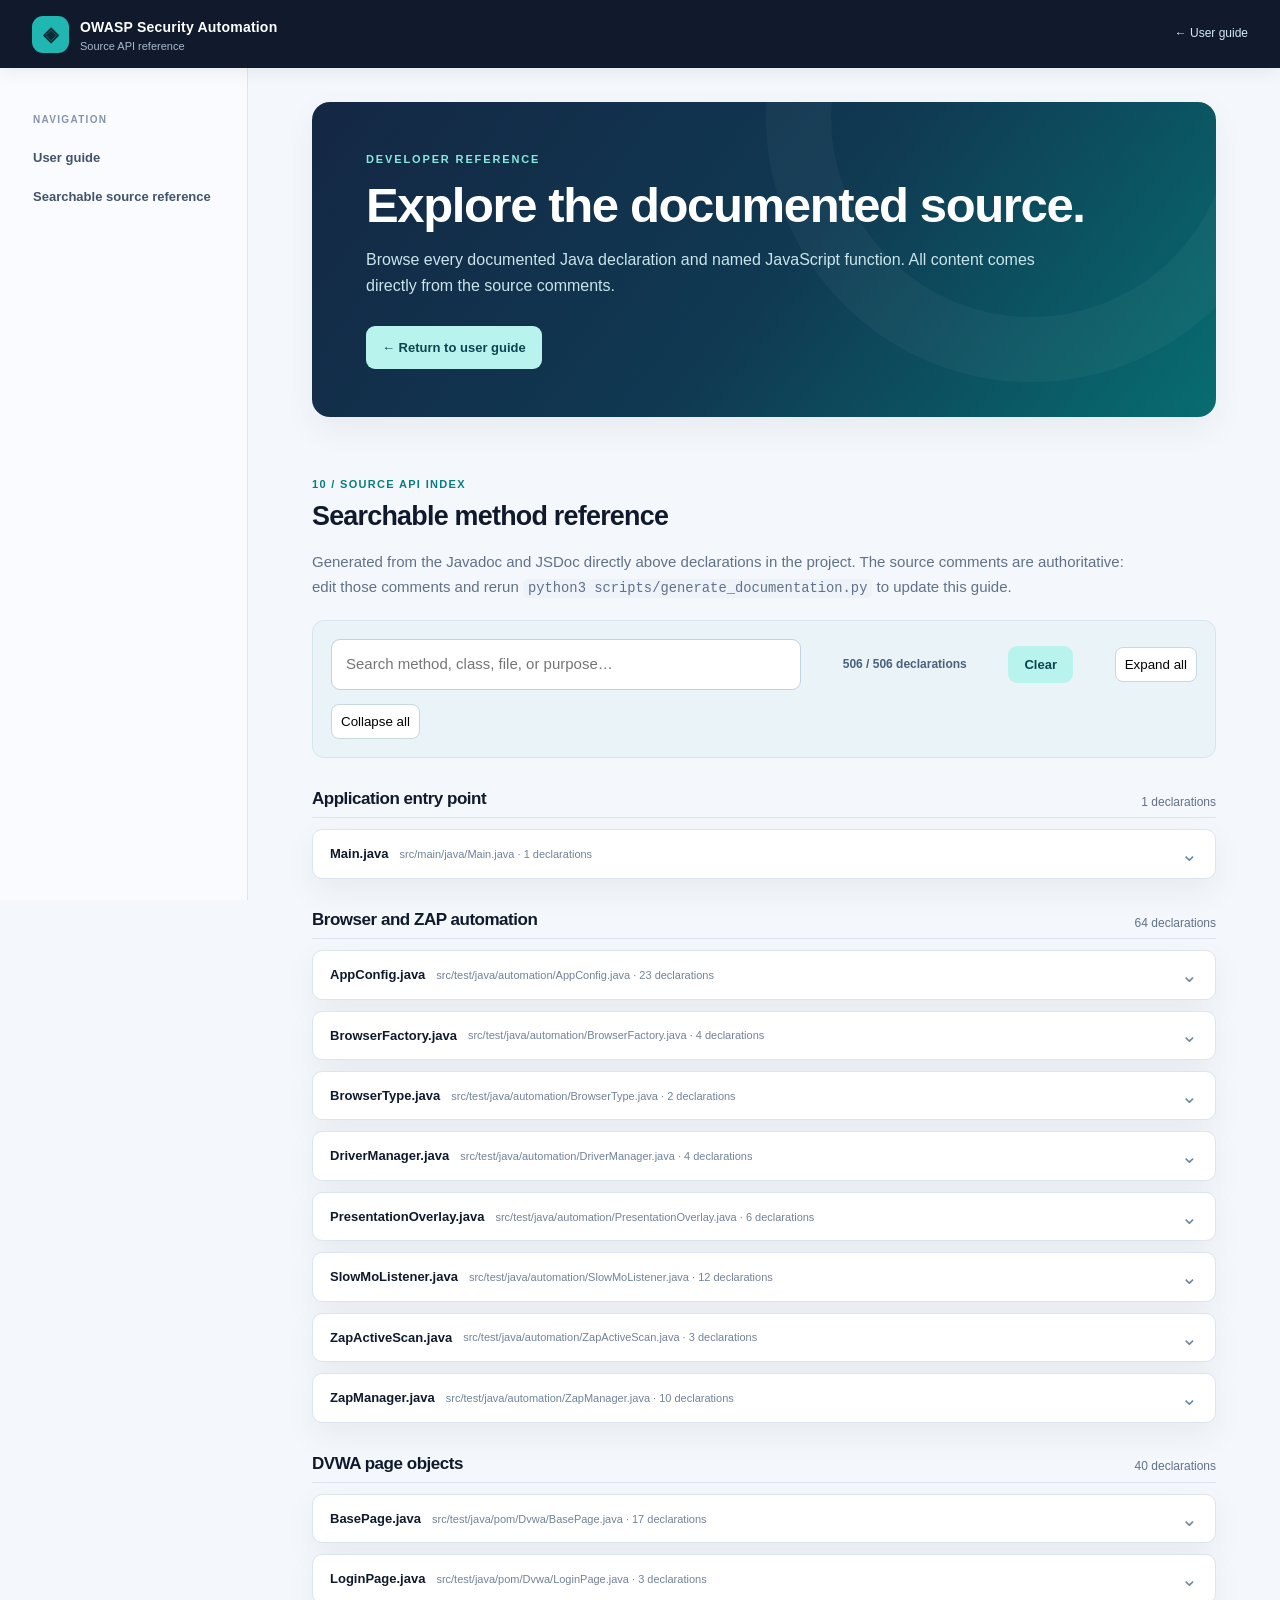
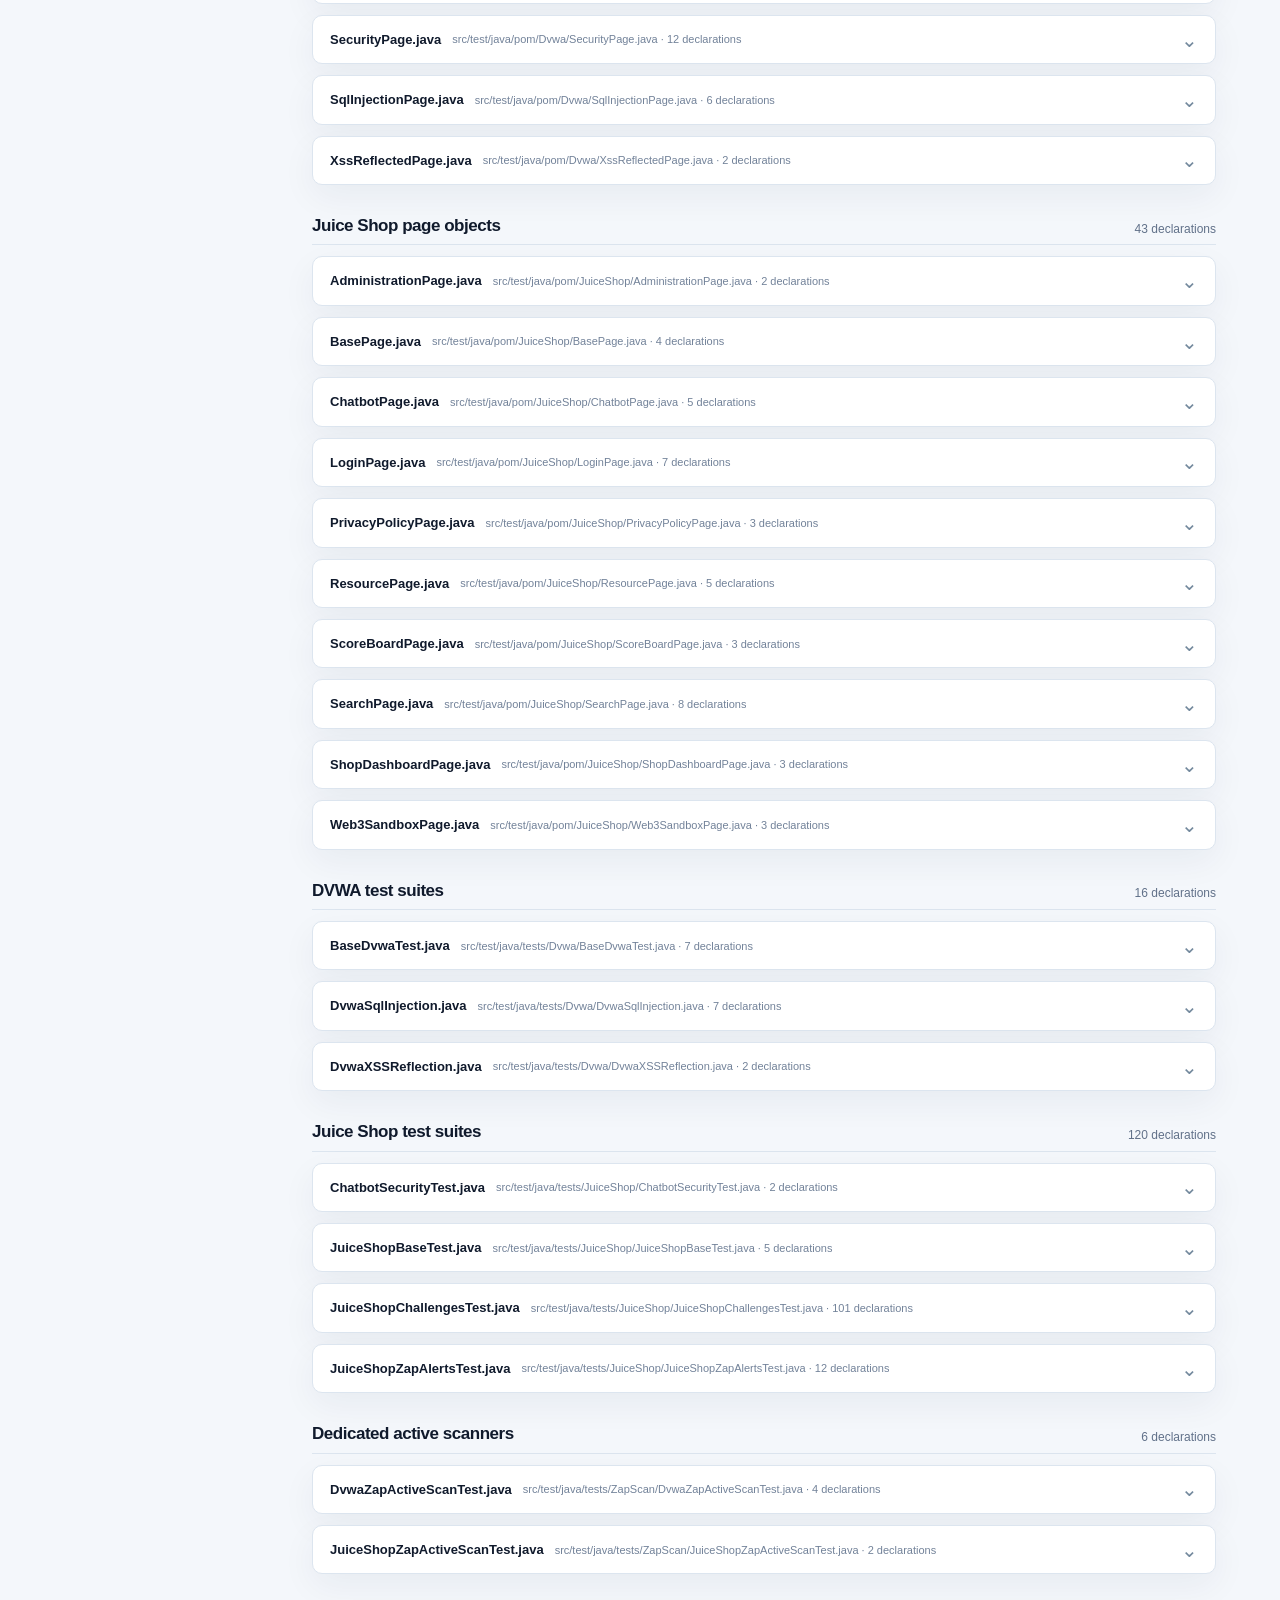
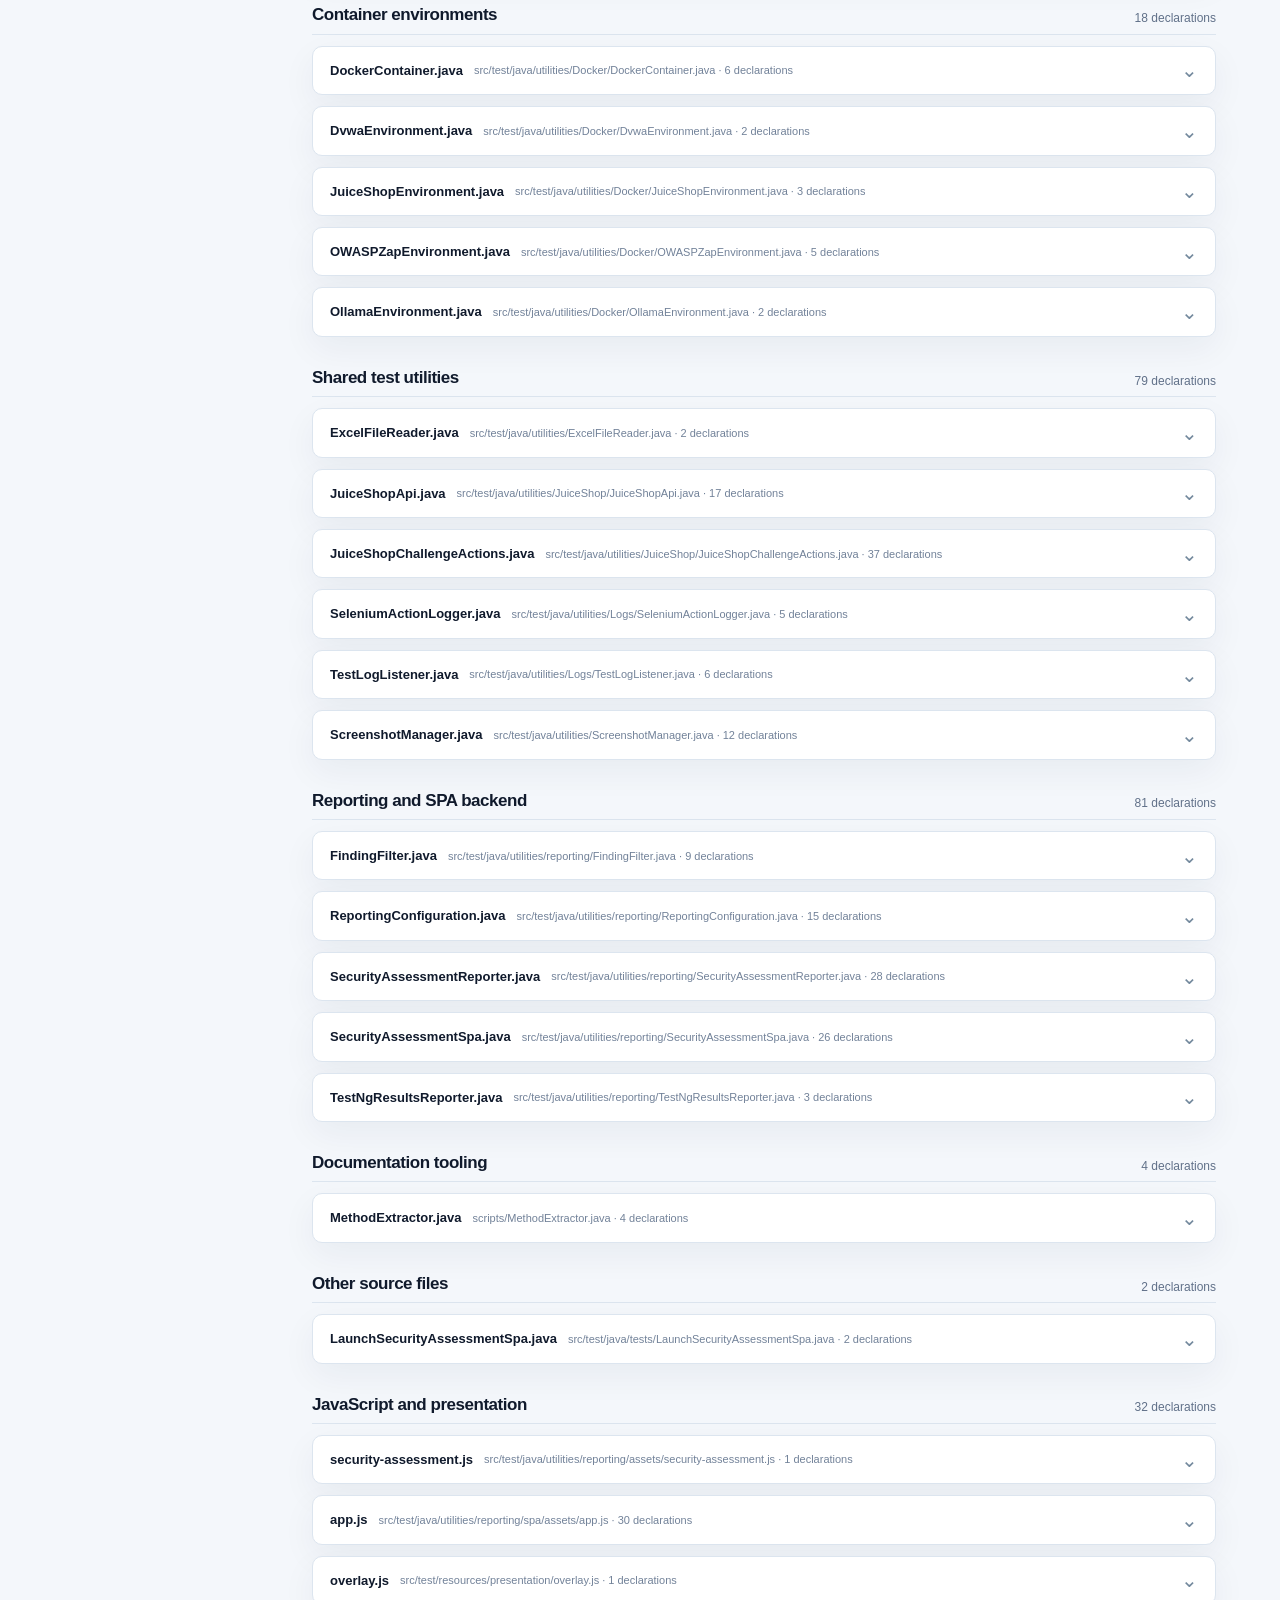
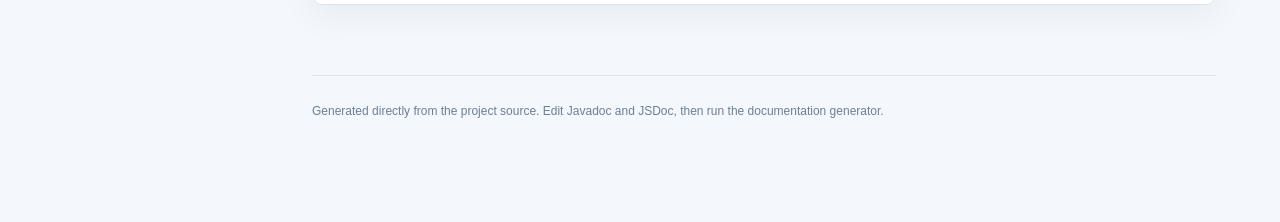
==== docs/api.html @ cb374264 "Modified project tree to remove files from the root directory" ====
<!doctype html><html lang="en"><head><meta charset="utf-8"><meta name="viewport" content="width=device-width, initial-scale=1"><title>OWASP Security Automation — Source API reference</title><style>
:root{--navy:#101a2c;--slate:#293854;--muted:#617189;--line:#dce5ef;--page:#f4f7fb;--panel:#fff;--teal:#087e80;--teal-soft:#def5f2;--blue:#2657b6;--code:#0d182a;--shadow:0 12px 34px rgba(17,35,67,.055)}
*{box-sizing:border-box}html{scroll-behavior:smooth}body{margin:0;background:var(--page);color:var(--navy);font-family:Inter,ui-sans-serif,-apple-system,BlinkMacSystemFont,"Segoe UI",sans-serif;line-height:1.65;font-size:15px}a{color:var(--blue);text-decoration:none}a:hover{text-decoration:underline}code,pre,kbd{font-family:ui-monospace,SFMono-Regular,Consolas,"Liberation Mono",monospace}code{font-size:.92em;background:#eef3f9;border-radius:5px;padding:2px 5px}h1,h2,h3,h4{line-height:1.25;letter-spacing:-.028em}h2{font-size:1.68rem;margin:0 0 16px}h3{font-size:1.1rem;margin:0 0 8px}p{margin:8px 0 14px}ul,ol{padding-left:24px}li{margin-bottom:7px}
.appbar{height:68px;background:var(--navy);display:flex;align-items:center;justify-content:space-between;padding:0 32px;position:sticky;top:0;z-index:10;box-shadow:0 2px 18px #08132615;color:white}.brand{display:flex;align-items:center;gap:11px;min-width:0}.brand-mark{background:#20b6b1;color:#092c36;border-radius:11px;width:37px;height:37px;display:grid;place-items:center;font-size:20px;font-weight:900}.brand strong{font-size:14px;letter-spacing:.015em}.brand small{display:block;color:#a9b9cf;font-size:11px;line-height:1.2}.appbar-right{font-size:12px;color:#bacbe0;display:flex;align-items:center;gap:20px}.appbar-right a{color:#d4e8f8}.layout{display:grid;grid-template-columns:248px minmax(0,1fr);max-width:1650px;margin:auto}.sidebar{position:sticky;top:68px;height:calc(100vh - 68px);padding:26px 15px 30px 22px;overflow:auto;border-right:1px solid var(--line);background:#f9fbfe}.side-label{text-transform:uppercase;letter-spacing:.13em;font-weight:800;color:#8594ab;font-size:10px;padding:18px 11px 9px}.sidebar a{display:block;color:#42536b;padding:9px 11px;font-size:13px;border-radius:8px;font-weight:550}.sidebar a:hover{background:#e9f0f8;text-decoration:none;color:#133e7a}.main{min-width:0;padding:34px clamp(24px,5vw,72px) 100px;max-width:1320px}.hero{background:linear-gradient(128deg,#142744 0%,#103952 52%,#076d70 100%);border-radius:18px;color:white;padding:48px clamp(24px,5vw,54px);position:relative;overflow:hidden;box-shadow:var(--shadow)}.hero:before{content:"";position:absolute;width:400px;height:400px;border:65px solid #ffffff09;border-radius:50%;top:-250px;right:-80px}.eyebrow{text-transform:uppercase;letter-spacing:.17em;font-weight:800;font-size:11px;color:#88e9df}.hero h1{font-size:clamp(30px,4vw,49px);max-width:820px;margin:10px 0 14px;line-height:1.12}.hero p{color:#c9e5eb;max-width:720px;font-size:16px}.hero-links{display:flex;flex-wrap:wrap;gap:12px;margin:26px 0 0}.action{display:inline-block;background:#b8f4ed;color:#0e4450!important;font-weight:780;padding:11px 16px;border-radius:9px;font-size:13px}.action.outline{background:transparent;border:1px solid #8bc1cb;color:white!important}.stats{display:grid;grid-template-columns:repeat(4,1fr);gap:15px;margin-top:23px}.stat{background:white;border:1px solid var(--line);padding:18px 21px;border-radius:12px;box-shadow:var(--shadow)}.stat strong{display:block;font-size:25px;line-height:1.2}.stat span{font-size:12px;color:var(--muted)}section.doc-section{scroll-margin-top:92px;margin-top:58px}.section-kicker{color:var(--teal);font-size:11px;letter-spacing:.12em;text-transform:uppercase;font-weight:800;margin-bottom:7px}.section-intro{color:var(--muted);max-width:830px;margin-top:0}.cols{display:grid;grid-template-columns:repeat(2,minmax(0,1fr));gap:17px}.panel{background:var(--panel);border:1px solid var(--line);border-radius:13px;padding:22px 24px;box-shadow:var(--shadow);min-width:0}.panel h3{margin-top:0}.panel p:last-child{margin-bottom:0}.panel-title{display:flex;align-items:center;justify-content:space-between;gap:12px}.smalltag{font-size:11px;background:var(--teal-soft);border:1px solid #b8e8e2;color:#106969;padding:4px 10px;border-radius:99px;font-weight:700}.smalltag.blue{background:#e7efff;border-color:#d4e2fa;color:#285ca8}.step{display:flex;gap:14px;margin:14px 0}.step-num{flex:0 0 29px;width:29px;height:29px;border-radius:9px;background:#e6f5f2;color:#087b79;font-weight:800;display:grid;place-items:center}.step p{margin:0}.codeblock{position:relative;margin:13px 0 19px;background:var(--code);border:1px solid #263751;color:#ecf2ff;border-radius:10px;padding:16px;overflow:auto;font-size:12px;line-height:1.8;white-space:pre}.codeblock code{background:none;color:inherit;padding:0;font-size:inherit}.flow{display:grid;grid-template-columns:repeat(5,minmax(0,1fr));gap:10px}.flow-step{border:1px solid #cbd8e9;border-radius:10px;background:white;padding:16px 12px;min-width:0}.flow-step b{display:block;font-size:13px}.flow-step span{display:block;font-size:11px;color:var(--muted)}.table-wrap{overflow-x:auto;background:white;border:1px solid var(--line);border-radius:12px}table{width:100%;border-collapse:collapse;font-size:13px}th,td{padding:13px 16px;text-align:left;vertical-align:top;border-bottom:1px solid #e4ebf3}th{background:#eef4fa;color:#354a62;white-space:nowrap;font-size:11px;text-transform:uppercase;letter-spacing:.06em}tr:last-child td{border-bottom:none}td code{word-break:break-word}.note{background:#f3f9fd;border-left:4px solid #3d7abd;border-radius:7px;padding:13px 18px;margin:18px 0;color:#294561}.warning{background:#fff9ed;border-left:4px solid #d89931;border-radius:7px;padding:13px 18px;margin:18px 0;color:#685124}.nav-demo{border-radius:12px;border:1px solid #d1dce9;background:#fff;padding:20px}.app-select{background:#eff5fb;color:#1f395f;border-radius:8px;padding:11px;font-size:13px;font-weight:700;margin-bottom:14px}.tile{border:1px solid #c4dfdf;border-radius:9px;background:#eefbf9;padding:15px 17px;display:flex;align-items:center;justify-content:space-between;gap:16px}.tile strong{font-size:14px}.tile span{display:block;font-size:12px;color:#45656d}.tile b{color:#087e80;font-size:12px}.subsection{margin-top:26px}.pill{background:#eef3fa;color:#3a526e;font-weight:750;border-radius:100px;padding:4px 10px;font-size:11px;white-space:nowrap}.reference-intro{display:flex;gap:14px;flex-wrap:wrap;align-items:center;justify-content:space-between;padding:18px;background:#eaf3f7;border:1px solid #d5e7ec;border-radius:12px;margin:20px 0}.ref-search{width:min(100%,470px);padding:12px 14px;border:1px solid #c1d1e2;border-radius:9px;font:inherit;background:white;outline:0}.ref-search:focus{border-color:#138b89;box-shadow:0 0 0 3px #15a09d22}.ref-count{color:#4b627c;font-size:12px;font-weight:700}.ref-section{margin-top:30px}.ref-section-heading{display:flex;align-items:center;justify-content:space-between;gap:10px;border-bottom:1px solid var(--line);margin-bottom:10px}.ref-section-heading h3{font-size:17px}.ref-section-heading span{font-size:12px;color:var(--muted)}.source-group{background:white;border-radius:10px;border:1px solid var(--line);margin:11px 0;overflow:hidden;box-shadow:var(--shadow)}.source-group>summary{cursor:pointer;padding:13px 17px;display:flex;align-items:center;gap:11px;list-style:none}.source-group>summary::-webkit-details-marker{display:none}.source-title{font-weight:750;font-size:13px;white-space:nowrap}.source-meta{font-size:11px;color:#728299;overflow:hidden;text-overflow:ellipsis;white-space:nowrap}.chevron{margin-left:auto;font-size:20px;color:#73899d;line-height:1}.source-group[open] .chevron{transform:rotate(180deg)}.method-stack{border-top:1px solid #e3ebf5;padding:5px 16px 12px}.method-entry{padding:13px 0 14px;border-bottom:1px solid #e8edf4;scroll-margin-top:95px}.method-entry:last-child{border-bottom:none}.method-header{display:flex;flex-wrap:wrap;align-items:center;justify-content:space-between;gap:10px}.method-header code{background:#f1f5fa;padding:5px 7px;font-size:12px;color:#17315d;white-space:normal;overflow-wrap:anywhere}.method-type{font-size:10px;color:#427a7c;text-transform:uppercase;letter-spacing:.07em;font-weight:800}.method-desc{margin:8px 0;font-size:13px;color:#33455e}.method-foot{display:flex;flex-wrap:wrap;gap:8px;justify-content:space-between;color:#8290a4;font-size:11px}.method-foot a{color:#5974a2;word-break:break-word}.empty-group{display:none!important}.method-entry.hidden{display:none}.footer{margin-top:70px;padding-top:26px;border-top:1px solid #dce4ed;color:#6d7f97;font-size:12px}.kbd{display:inline-block;border:1px solid #bcc9d8;background:white;color:#485c75;border-radius:4px;padding:0 5px;font-size:11px}.inline-list{display:flex;gap:8px;flex-wrap:wrap}.inline-list span{padding:5px 9px;background:#edf4f8;border-radius:7px;color:#405e76;font-size:12px}
@media(max-width:1100px){.flow{grid-template-columns:repeat(3,1fr)}.stats{grid-template-columns:repeat(2,1fr)}}
@media(max-width:900px){.layout{display:block}.sidebar{display:none}.main{padding:20px 17px 55px}.appbar{padding:0 17px}.appbar-right{display:none}.cols{grid-template-columns:1fr}.flow{grid-template-columns:repeat(2,1fr)}.hero{padding:32px 24px}.source-meta{display:none}}
@media(max-width:520px){.stats{grid-template-columns:repeat(2,1fr)}.flow{grid-template-columns:1fr}.hero h1{font-size:29px}.ref-search{width:100%}}
@media print{.appbar,.sidebar,.hero-links,.reference-intro input{display:none!important}.layout{display:block}.main{max-width:none;padding:0}.hero{color:#111;background:#eef3f7}.hero p,.eyebrow{color:#333}.panel,.stat,.source-group{box-shadow:none}.source-group{break-inside:avoid}.source-group:not([open]) .method-stack{display:block}.source-group .method-stack{display:block}a{color:#111}}

.method-doc-tags{margin:11px 0 5px;display:grid;gap:8px}
.method-doc-tags>div{display:grid;grid-template-columns:minmax(94px,145px) 1fr;gap:10px;align-items:start;padding:9px 11px;background:#f6f9fd;border:1px solid #e5edf5;border-radius:8px;font-size:12px}
.method-doc-tags dt{font-family:ui-monospace,Consolas,monospace;font-weight:750;color:#145f79;overflow-wrap:anywhere}
.method-doc-tags dd{margin:0;color:#33455e;overflow-wrap:anywhere}
.method-desc-more{color:#536883;font-size:12px;margin:5px 0}
.method-source-info{font-size:11px;color:#71849b;margin-top:8px}
.ref-search:focus-visible,.source-group>summary:focus-visible,.sidebar a:focus-visible{outline:2px solid #15a09d;outline-offset:3px}
@media(max-width:600px){.method-doc-tags>div{grid-template-columns:1fr;gap:3px}}
</style></head><body><header class="appbar"><div class="brand"><div class="brand-mark" aria-hidden="true">◈</div><div><strong>OWASP Security Automation</strong><small>Source API reference</small></div></div><div class="appbar-right"><a href="README.html">← User guide</a></div></header><div class="layout"><nav class="sidebar" aria-label="Documentation"><div class="side-label">Navigation</div><a href="README.html">User guide</a><a href="#method-reference">Searchable source reference</a></nav><main class="main"><div class="hero"><div class="eyebrow">Developer reference</div><h1>Explore the documented source.</h1><p>Browse every documented Java declaration and named JavaScript function. All content comes directly from the source comments.</p><div class="hero-links"><a class="action" href="README.html">← Return to user guide</a></div></div><section class="doc-section" id="method-reference">
<div class="section-kicker">10 / Source API index</div>
<h2>Searchable method reference</h2>
<p class="section-intro">Generated from the Javadoc and JSDoc directly above declarations in the project. The source comments are authoritative: edit those comments and rerun <code>python3 scripts/generate_documentation.py</code> to update this guide.</p>
<div class="reference-intro">
<input type="search" id="methodSearch" class="ref-search" aria-label="Search methods, classes, and descriptions" placeholder="Search method, class, file, or purpose…">
<span id="methodCount" class="ref-count">506 / 506 declarations</span>
<button type="button" class="action" id="clearSearch" style="border:0;cursor:pointer">Clear</button>
<button type="button" id="expandAll" style="padding:9px;border:1px solid #c8d7e4;border-radius:8px;background:white;cursor:pointer">Expand all</button>
<button type="button" id="collapseAll" style="padding:9px;border:1px solid #c8d7e4;border-radius:8px;background:white;cursor:pointer">Collapse all</button>
</div>
<div class="ref-section"><div class="ref-section-heading"><h3>Application entry point</h3><span>1 declarations</span></div>
<details class="source-group" id="file-328ff730f449"><summary><span class="source-title">Main.java</span><span class="source-meta">src/main/java/Main.java · 1 declarations</span><span class="chevron" aria-hidden="true">⌄</span></summary><div class="method-stack">
<p class="method-source-info">Contains the console entry point of the example application.</p>
<article class="method-entry" id="java-ed52498c50a52fc" data-search="src/main/java/main.java main main main.main() : void starts the application entry point with the supplied command-line arguments. "><div class="method-header"><code>Main.main() : void</code><span class="method-type">Java method</span></div><p class="method-desc">Starts the application entry point with the supplied command-line arguments.</p>

<div class="method-foot"><span>Main</span><a href="../src/main/java/Main.java" title="Open source file">src/main/java/Main.java · line 10</a></div></article>
</div></details>
</div>
<div class="ref-section"><div class="ref-section-heading"><h3>Browser and ZAP automation</h3><span>64 declarations</span></div>
<details class="source-group" id="file-1d0fbb574a4e"><summary><span class="source-title">AppConfig.java</span><span class="source-meta">src/test/java/automation/AppConfig.java · 23 declarations</span><span class="chevron" aria-hidden="true">⌄</span></summary><div class="method-stack">
<p class="method-source-info">Reads browser, presentation, and ZAP settings from the bundled configuration, with system-property overrides. Invalid required values are rejected early.</p>
<article class="method-entry" id="java-e088933e3b2adea" data-search="src/test/java/automation/appconfig.java appconfig &lt;init&gt; appconfig.appconfig() prevents direct instantiation of this utility class. "><div class="method-header"><code>AppConfig.AppConfig()</code><span class="method-type">Constructor</span></div><p class="method-desc">Prevents direct instantiation of this utility class.</p>

<div class="method-foot"><span>AppConfig</span><a href="../src/test/java/automation/AppConfig.java" title="Open source file">src/test/java/automation/AppConfig.java · line 21</a></div></article>
<article class="method-entry" id="java-7f4285ad8a30b37" data-search="src/test/java/automation/appconfig.java appconfig getboolean appconfig.getboolean(string key) : boolean reads a required boolean setting and rejects values other than true or false. @param key the configuration property name to look up @return the validated boolean value of the requested setting"><div class="method-header"><code>AppConfig.getBoolean(String key) : boolean</code><span class="method-type">Java method</span></div><p class="method-desc">Reads a required boolean setting and rejects values other than true or false.</p>
<dl class="method-doc-tags"><div><dt>@param key</dt><dd>the configuration property name to look up</dd></div><div><dt>@return</dt><dd>the validated boolean value of the requested setting</dd></div></dl>
<div class="method-foot"><span>AppConfig</span><a href="../src/test/java/automation/AppConfig.java" title="Open source file">src/test/java/automation/AppConfig.java · line 63</a></div></article>
<article class="method-entry" id="java-d55b21b5b8e3f6c" data-search="src/test/java/automation/appconfig.java appconfig getint appconfig.getint(string key, int minimum) : int reads a required integer setting and enforces the caller-supplied minimum. @param key the configuration property name to look up @param minimum the lowest accepted integer value for the setting @return the configured integer after validating its minimum"><div class="method-header"><code>AppConfig.getInt(String key, int minimum) : int</code><span class="method-type">Java method</span></div><p class="method-desc">Reads a required integer setting and enforces the caller-supplied minimum.</p>
<dl class="method-doc-tags"><div><dt>@param key</dt><dd>the configuration property name to look up</dd></div><div><dt>@param minimum</dt><dd>the lowest accepted integer value for the setting</dd></div><div><dt>@return</dt><dd>the configured integer after validating its minimum</dd></div></dl>
<div class="method-foot"><span>AppConfig</span><a href="../src/test/java/automation/AppConfig.java" title="Open source file">src/test/java/automation/AppConfig.java · line 77</a></div></article>
<article class="method-entry" id="java-71f8598e34b46f6" data-search="src/test/java/automation/appconfig.java appconfig getproperty appconfig.getproperty(string key) : string resolves a required setting, allowing a jvm system property to override its configured value. &lt;p&gt;reads system properties first and falls back to the bundled properties file; blank or missing values are rejected.&lt;/p&gt; @param key the configuration property name to look up @return the trimmed setting after applying any system-property override"><div class="method-header"><code>AppConfig.getProperty(String key) : String</code><span class="method-type">Java method</span></div><p class="method-desc">Resolves a required setting, allowing a JVM system property to override its configured value.</p>
<p class="method-desc-more"><p>Reads system properties first and falls back to the bundled properties file; blank or missing values are rejected.</p></p>
<dl class="method-doc-tags"><div><dt>@param key</dt><dd>the configuration property name to look up</dd></div><div><dt>@return</dt><dd>the trimmed setting after applying any system-property override</dd></div></dl>
<div class="method-foot"><span>AppConfig</span><a href="../src/test/java/automation/AppConfig.java" title="Open source file">src/test/java/automation/AppConfig.java · line 50</a></div></article>
<article class="method-entry" id="java-4eeabcd7a52cbc1" data-search="src/test/java/automation/appconfig.java appconfig implicitwaitseconds appconfig.implicitwaitseconds() : int reads the configured selenium implicit wait interval in seconds. &lt;p&gt;returns the configured selenium implicit wait in seconds.&lt;/p&gt; @return the implicit wait duration in seconds"><div class="method-header"><code>AppConfig.implicitWaitSeconds() : int</code><span class="method-type">Java method</span></div><p class="method-desc">Reads the configured Selenium implicit wait interval in seconds.</p>
<p class="method-desc-more"><p>Returns the configured Selenium implicit wait in seconds.</p></p>
<dl class="method-doc-tags"><div><dt>@return</dt><dd>the implicit wait duration in seconds</dd></div></dl>
<div class="method-foot"><span>AppConfig</span><a href="../src/test/java/automation/AppConfig.java" title="Open source file">src/test/java/automation/AppConfig.java · line 138</a></div></article>
<article class="method-entry" id="java-83cb21274d98acc" data-search="src/test/java/automation/appconfig.java appconfig isheadless appconfig.isheadless() : boolean reports whether selenium should run without a visible browser window. &lt;p&gt;checks whether headless is present or meets the expected condition.&lt;/p&gt; @return {@code true} when the {@code browser.headless} setting is enabled; otherwise {@code false}"><div class="method-header"><code>AppConfig.isHeadless() : boolean</code><span class="method-type">Java method</span></div><p class="method-desc">Reports whether Selenium should run without a visible browser window.</p>
<p class="method-desc-more"><p>Checks whether headless is present or meets the expected condition.</p></p>
<dl class="method-doc-tags"><div><dt>@return</dt><dd><code>true</code> when the <code>browser.headless</code> setting is enabled; otherwise <code>false</code></dd></div></dl>
<div class="method-foot"><span>AppConfig</span><a href="../src/test/java/automation/AppConfig.java" title="Open source file">src/test/java/automation/AppConfig.java · line 96</a></div></article>
<article class="method-entry" id="java-5e08ccc24320a2d" data-search="src/test/java/automation/appconfig.java appconfig isslowmoenabled appconfig.isslowmoenabled() : boolean reports whether the optional presentation delays and overlays are enabled. &lt;p&gt;checks whether slow mo enabled is present or meets the expected condition.&lt;/p&gt; @return {@code true} if slow-motion demonstration mode is enabled"><div class="method-header"><code>AppConfig.isSlowMoEnabled() : boolean</code><span class="method-type">Java method</span></div><p class="method-desc">Reports whether the optional presentation delays and overlays are enabled.</p>
<p class="method-desc-more"><p>Checks whether slow mo enabled is present or meets the expected condition.</p></p>
<dl class="method-doc-tags"><div><dt>@return</dt><dd><code>true</code> if slow-motion demonstration mode is enabled</dd></div></dl>
<div class="method-foot"><span>AppConfig</span><a href="../src/test/java/automation/AppConfig.java" title="Open source file">src/test/java/automation/AppConfig.java · line 149</a></div></article>
<article class="method-entry" id="java-db31b0b9f77cc08" data-search="src/test/java/automation/appconfig.java appconfig loadproperties appconfig.loadproperties() : properties loads the bundled application settings and rejects a missing or unreadable configuration resource. @return the loaded key/value configuration, including defaults from the bundled resource"><div class="method-header"><code>AppConfig.loadProperties() : Properties</code><span class="method-type">Java method</span></div><p class="method-desc">Loads the bundled application settings and rejects a missing or unreadable configuration resource.</p>
<dl class="method-doc-tags"><div><dt>@return</dt><dd>the loaded key/value configuration, including defaults from the bundled resource</dd></div></dl>
<div class="method-foot"><span>AppConfig</span><a href="../src/test/java/automation/AppConfig.java" title="Open source file">src/test/java/automation/AppConfig.java · line 28</a></div></article>
<article class="method-entry" id="java-5eed263fa3e6823" data-search="src/test/java/automation/appconfig.java appconfig pauseforresults appconfig.pauseforresults() : void pauses the current thread to show results when slow-motion mode is enabled. &lt;p&gt;pauses supported presentation results only when slowmo mode is enabled; preserves interruption.&lt;/p&gt; "><div class="method-header"><code>AppConfig.pauseForResults() : void</code><span class="method-type">Java method</span></div><p class="method-desc">Pauses the current thread to show results when slow-motion mode is enabled.</p>
<p class="method-desc-more"><p>Pauses supported presentation results only when SlowMo mode is enabled; preserves interruption.</p></p>

<div class="method-foot"><span>AppConfig</span><a href="../src/test/java/automation/AppConfig.java" title="Open source file">src/test/java/automation/AppConfig.java · line 267</a></div></article>
<article class="method-entry" id="java-f760b15563dd151" data-search="src/test/java/automation/appconfig.java appconfig showresultsms appconfig.showresultsms() : int reads the configured time to display an action result during a demonstration. &lt;p&gt;returns the duration for displaying selected results during a slowmo demonstration.&lt;/p&gt; @return the result display duration in milliseconds"><div class="method-header"><code>AppConfig.showResultsMs() : int</code><span class="method-type">Java method</span></div><p class="method-desc">Reads the configured time to display an action result during a demonstration.</p>
<p class="method-desc-more"><p>Returns the duration for displaying selected results during a SlowMo demonstration.</p></p>
<dl class="method-doc-tags"><div><dt>@return</dt><dd>the result display duration in milliseconds</dd></div></dl>
<div class="method-foot"><span>AppConfig</span><a href="../src/test/java/automation/AppConfig.java" title="Open source file">src/test/java/automation/AppConfig.java · line 171</a></div></article>
<article class="method-entry" id="java-11725543225be8f" data-search="src/test/java/automation/appconfig.java appconfig slowmodelayms appconfig.slowmodelayms() : int reads the configured pause between demonstrated browser actions. &lt;p&gt;returns the configured delay applied between slowmo interactions.&lt;/p&gt; @return the pause duration in milliseconds"><div class="method-header"><code>AppConfig.slowMoDelayMs() : int</code><span class="method-type">Java method</span></div><p class="method-desc">Reads the configured pause between demonstrated browser actions.</p>
<p class="method-desc-more"><p>Returns the configured delay applied between SlowMo interactions.</p></p>
<dl class="method-doc-tags"><div><dt>@return</dt><dd>the pause duration in milliseconds</dd></div></dl>
<div class="method-foot"><span>AppConfig</span><a href="../src/test/java/automation/AppConfig.java" title="Open source file">src/test/java/automation/AppConfig.java · line 160</a></div></article>
<article class="method-entry" id="java-2a310e3f2f567bb" data-search="src/test/java/automation/appconfig.java appconfig viewport appconfig.viewport() : dimension builds the selenium dimension used for the configured browser viewport. @return the width and height used for the browser window"><div class="method-header"><code>AppConfig.viewport() : Dimension</code><span class="method-type">Java method</span></div><p class="method-desc">Builds the Selenium Dimension used for the configured browser viewport.</p>
<dl class="method-doc-tags"><div><dt>@return</dt><dd>the width and height used for the browser window</dd></div></dl>
<div class="method-foot"><span>AppConfig</span><a href="../src/test/java/automation/AppConfig.java" title="Open source file">src/test/java/automation/AppConfig.java · line 127</a></div></article>
<article class="method-entry" id="java-ac36752996993d7" data-search="src/test/java/automation/appconfig.java appconfig viewportheight appconfig.viewportheight() : int reads the configured browser viewport height in pixels. &lt;p&gt;returns the configured browser viewport height in pixels.&lt;/p&gt; @return the configured viewport height in pixels"><div class="method-header"><code>AppConfig.viewportHeight() : int</code><span class="method-type">Java method</span></div><p class="method-desc">Reads the configured browser viewport height in pixels.</p>
<p class="method-desc-more"><p>Returns the configured browser viewport height in pixels.</p></p>
<dl class="method-doc-tags"><div><dt>@return</dt><dd>the configured viewport height in pixels</dd></div></dl>
<div class="method-foot"><span>AppConfig</span><a href="../src/test/java/automation/AppConfig.java" title="Open source file">src/test/java/automation/AppConfig.java · line 118</a></div></article>
<article class="method-entry" id="java-4c6483f6a5027ff" data-search="src/test/java/automation/appconfig.java appconfig viewportwidth appconfig.viewportwidth() : int reads the configured browser viewport width in pixels. &lt;p&gt;returns the configured browser viewport width in pixels.&lt;/p&gt; @return the configured viewport width in pixels"><div class="method-header"><code>AppConfig.viewportWidth() : int</code><span class="method-type">Java method</span></div><p class="method-desc">Reads the configured browser viewport width in pixels.</p>
<p class="method-desc-more"><p>Returns the configured browser viewport width in pixels.</p></p>
<dl class="method-doc-tags"><div><dt>@return</dt><dd>the configured viewport width in pixels</dd></div></dl>
<div class="method-foot"><span>AppConfig</span><a href="../src/test/java/automation/AppConfig.java" title="Open source file">src/test/java/automation/AppConfig.java · line 107</a></div></article>
<article class="method-entry" id="java-85d5b74d2e79c6c" data-search="src/test/java/automation/appconfig.java appconfig zapactiveenabled appconfig.zapactiveenabled() : boolean reads the legacy active-scan enable switch; standalone suites explicitly start scans independently. &lt;p&gt;returns the legacy active-scan flag; standalone testng scanners run independently of this setting.&lt;/p&gt; @return {@code true} when the legacy active-scan property is enabled"><div class="method-header"><code>AppConfig.zapActiveEnabled() : boolean</code><span class="method-type">Java method</span></div><p class="method-desc">Reads the legacy active-scan enable switch; standalone suites explicitly start scans independently.</p>
<p class="method-desc-more"><p>Returns the legacy active-scan flag; standalone TestNG scanners run independently of this setting.</p></p>
<dl class="method-doc-tags"><div><dt>@return</dt><dd><code>true</code> when the legacy active-scan property is enabled</dd></div></dl>
<div class="method-foot"><span>AppConfig</span><a href="../src/test/java/automation/AppConfig.java" title="Open source file">src/test/java/automation/AppConfig.java · line 182</a></div></article>
<article class="method-entry" id="java-651edc1c03ee481" data-search="src/test/java/automation/appconfig.java appconfig zapactivemaxminutes appconfig.zapactivemaxminutes() : int reads the juice shop standalone active-scan limit in minutes. &lt;p&gt;returns the configured maximum juice shop active-scan duration in minutes.&lt;/p&gt; @return the maximum allowed juice shop scan duration in minutes"><div class="method-header"><code>AppConfig.zapActiveMaxMinutes() : int</code><span class="method-type">Java method</span></div><p class="method-desc">Reads the Juice Shop standalone active-scan limit in minutes.</p>
<p class="method-desc-more"><p>Returns the configured maximum Juice Shop active-scan duration in minutes.</p></p>
<dl class="method-doc-tags"><div><dt>@return</dt><dd>the maximum allowed Juice Shop scan duration in minutes</dd></div></dl>
<div class="method-foot"><span>AppConfig</span><a href="../src/test/java/automation/AppConfig.java" title="Open source file">src/test/java/automation/AppConfig.java · line 193</a></div></article>
<article class="method-entry" id="java-620c02acbed4696" data-search="src/test/java/automation/appconfig.java appconfig zapactivereportname appconfig.zapactivereportname() : string returns the report filename for the standalone juice shop active scan. @return the html report filename for the standalone juice shop active run"><div class="method-header"><code>AppConfig.zapActiveReportName() : String</code><span class="method-type">Java method</span></div><p class="method-desc">Returns the report filename for the standalone Juice Shop active scan.</p>
<dl class="method-doc-tags"><div><dt>@return</dt><dd>the HTML report filename for the standalone Juice Shop active run</dd></div></dl>
<div class="method-foot"><span>AppConfig</span><a href="../src/test/java/automation/AppConfig.java" title="Open source file">src/test/java/automation/AppConfig.java · line 220</a></div></article>
<article class="method-entry" id="java-75c66565d87a731" data-search="src/test/java/automation/appconfig.java appconfig zapactivestatusoutput appconfig.zapactivestatusoutput() : path resolves the configured juice shop active-scan status json destination. @return the configured path for the juice shop active-scan status json"><div class="method-header"><code>AppConfig.zapActiveStatusOutput() : Path</code><span class="method-type">Java method</span></div><p class="method-desc">Resolves the configured Juice Shop active-scan status JSON destination.</p>
<dl class="method-doc-tags"><div><dt>@return</dt><dd>the configured path for the Juice Shop active-scan status JSON</dd></div></dl>
<div class="method-foot"><span>AppConfig</span><a href="../src/test/java/automation/AppConfig.java" title="Open source file">src/test/java/automation/AppConfig.java · line 202</a></div></article>
<article class="method-entry" id="java-4eaea4fa1013b9d" data-search="src/test/java/automation/appconfig.java appconfig zapdvwaactivemaxminutes appconfig.zapdvwaactivemaxminutes() : int reads the dvwa standalone active-scan limit in minutes. &lt;p&gt;returns the maximum duration for a standalone dvwa active scan.&lt;/p&gt; @return the maximum allowed dvwa scan duration in minutes"><div class="method-header"><code>AppConfig.zapDvwaActiveMaxMinutes() : int</code><span class="method-type">Java method</span></div><p class="method-desc">Reads the DVWA standalone active-scan limit in minutes.</p>
<p class="method-desc-more"><p>Returns the maximum duration for a standalone DVWA active scan.</p></p>
<dl class="method-doc-tags"><div><dt>@return</dt><dd>the maximum allowed DVWA scan duration in minutes</dd></div></dl>
<div class="method-foot"><span>AppConfig</span><a href="../src/test/java/automation/AppConfig.java" title="Open source file">src/test/java/automation/AppConfig.java · line 231</a></div></article>
<article class="method-entry" id="java-9466bb649eea0f1" data-search="src/test/java/automation/appconfig.java appconfig zapdvwaactivereportname appconfig.zapdvwaactivereportname() : string returns the report filename for dvwa active findings. @return the html report filename for the standalone dvwa active run"><div class="method-header"><code>AppConfig.zapDvwaActiveReportName() : String</code><span class="method-type">Java method</span></div><p class="method-desc">Returns the report filename for DVWA active findings.</p>
<dl class="method-doc-tags"><div><dt>@return</dt><dd>the HTML report filename for the standalone DVWA active run</dd></div></dl>
<div class="method-foot"><span>AppConfig</span><a href="../src/test/java/automation/AppConfig.java" title="Open source file">src/test/java/automation/AppConfig.java · line 249</a></div></article>
<article class="method-entry" id="java-6f17666ad42320d" data-search="src/test/java/automation/appconfig.java appconfig zapdvwaactivestatusoutput appconfig.zapdvwaactivestatusoutput() : path resolves the configured destination for dvwa active-scan status metadata. @return the configured path for the dvwa active-scan status json"><div class="method-header"><code>AppConfig.zapDvwaActiveStatusOutput() : Path</code><span class="method-type">Java method</span></div><p class="method-desc">Resolves the configured destination for DVWA active-scan status metadata.</p>
<dl class="method-doc-tags"><div><dt>@return</dt><dd>the configured path for the DVWA active-scan status JSON</dd></div></dl>
<div class="method-foot"><span>AppConfig</span><a href="../src/test/java/automation/AppConfig.java" title="Open source file">src/test/java/automation/AppConfig.java · line 240</a></div></article>
<article class="method-entry" id="java-e7fb4f40fc03e5d" data-search="src/test/java/automation/appconfig.java appconfig zapdvwapassivereportname appconfig.zapdvwapassivereportname() : string returns the report filename for regular dvwa test traffic. @return the html report filename for a normal dvwa run"><div class="method-header"><code>AppConfig.zapDvwaPassiveReportName() : String</code><span class="method-type">Java method</span></div><p class="method-desc">Returns the report filename for regular DVWA test traffic.</p>
<dl class="method-doc-tags"><div><dt>@return</dt><dd>the HTML report filename for a normal DVWA run</dd></div></dl>
<div class="method-foot"><span>AppConfig</span><a href="../src/test/java/automation/AppConfig.java" title="Open source file">src/test/java/automation/AppConfig.java · line 258</a></div></article>
<article class="method-entry" id="java-2024557a8049d97" data-search="src/test/java/automation/appconfig.java appconfig zappassivereportname appconfig.zappassivereportname() : string returns the report filename for the regular juice shop suite. @return the html report filename for a normal juice shop run"><div class="method-header"><code>AppConfig.zapPassiveReportName() : String</code><span class="method-type">Java method</span></div><p class="method-desc">Returns the report filename for the regular Juice Shop suite.</p>
<dl class="method-doc-tags"><div><dt>@return</dt><dd>the HTML report filename for a normal Juice Shop run</dd></div></dl>
<div class="method-foot"><span>AppConfig</span><a href="../src/test/java/automation/AppConfig.java" title="Open source file">src/test/java/automation/AppConfig.java · line 211</a></div></article>
</div></details>
<details class="source-group" id="file-3d7b71e23a54"><summary><span class="source-title">BrowserFactory.java</span><span class="source-meta">src/test/java/automation/BrowserFactory.java · 4 declarations</span><span class="chevron" aria-hidden="true">⌄</span></summary><div class="method-stack">
<p class="method-source-info">Creates Selenium browser instances and applies viewport or ZAP proxy configuration for test execution.</p>
<article class="method-entry" id="java-475bc61255f97a3" data-search="src/test/java/automation/browserfactory.java browserfactory createdriver browserfactory.createdriver(browsertype brow) : webdriver creates a browser driver of the selected type using the configured headless and viewport settings. @param brow the browser implementation selected for the driver @return a new webdriver for the requested browser type"><div class="method-header"><code>BrowserFactory.createDriver(BrowserType brow) : WebDriver</code><span class="method-type">Java method</span></div><p class="method-desc">Creates a browser driver of the selected type using the configured headless and viewport settings.</p>
<dl class="method-doc-tags"><div><dt>@param brow</dt><dd>the browser implementation selected for the driver</dd></div><div><dt>@return</dt><dd>a new WebDriver for the requested browser type</dd></div></dl>
<div class="method-foot"><span>BrowserFactory</span><a href="../src/test/java/automation/BrowserFactory.java" title="Open source file">src/test/java/automation/BrowserFactory.java · line 47</a></div></article>
<article class="method-entry" id="java-ec36ccee14b4c5d" data-search="src/test/java/automation/browserfactory.java browserfactory createzapproxy browserfactory.createzapproxy(string zapproxyaddress) : webdriver creates a chrome driver configured to send browser traffic through the supplied zap proxy. @param zapproxyaddress the host and port of the zap proxy used by selenium @return a new webdriver configured to route http(s) traffic through zap"><div class="method-header"><code>BrowserFactory.createZapProxy(String zapProxyAddress) : WebDriver</code><span class="method-type">Java method</span></div><p class="method-desc">Creates a Chrome driver configured to send browser traffic through the supplied ZAP proxy.</p>
<dl class="method-doc-tags"><div><dt>@param zapProxyAddress</dt><dd>the host and port of the ZAP proxy used by Selenium</dd></div><div><dt>@return</dt><dd>a new WebDriver configured to route HTTP(S) traffic through ZAP</dd></div></dl>
<div class="method-foot"><span>BrowserFactory</span><a href="../src/test/java/automation/BrowserFactory.java" title="Open source file">src/test/java/automation/BrowserFactory.java · line 93</a></div></article>
<article class="method-entry" id="java-29f298490f2c46a" data-search="src/test/java/automation/browserfactory.java browserfactory setviewport browserfactory.setviewport(webdriver driver) : void applies the configured viewport dimensions to an existing browser session. @param driver the selenium webdriver controlling the application browser"><div class="method-header"><code>BrowserFactory.setViewport(WebDriver driver) : void</code><span class="method-type">Java method</span></div><p class="method-desc">Applies the configured viewport dimensions to an existing browser session.</p>
<dl class="method-doc-tags"><div><dt>@param driver</dt><dd>the Selenium WebDriver controlling the application browser</dd></div></dl>
<div class="method-foot"><span>BrowserFactory</span><a href="../src/test/java/automation/BrowserFactory.java" title="Open source file">src/test/java/automation/BrowserFactory.java · line 37</a></div></article>
<article class="method-entry" id="java-8b15f7c2086630e" data-search="src/test/java/automation/browserfactory.java browserfactory windowsize browserfactory.windowsize() : string formats the configured browser viewport as a browser startup window-size argument. @return the viewport setting used to initialize a new browser"><div class="method-header"><code>BrowserFactory.windowSize() : String</code><span class="method-type">Java method</span></div><p class="method-desc">Formats the configured browser viewport as a browser startup window-size argument.</p>
<dl class="method-doc-tags"><div><dt>@return</dt><dd>the viewport setting used to initialize a new browser</dd></div></dl>
<div class="method-foot"><span>BrowserFactory</span><a href="../src/test/java/automation/BrowserFactory.java" title="Open source file">src/test/java/automation/BrowserFactory.java · line 28</a></div></article>
</div></details>
<details class="source-group" id="file-f3128a59be35"><summary><span class="source-title">BrowserType.java</span><span class="source-meta">src/test/java/automation/BrowserType.java · 2 declarations</span><span class="chevron" aria-hidden="true">⌄</span></summary><div class="method-stack">
<p class="method-source-info">Names the browser implementations accepted by the WebDriver factory.</p>
<article class="method-entry" id="java-af975a63c584ef3" data-search="src/test/java/automation/browsertype.java browsertype &lt;init&gt; browsertype.browsertype(string str) creates the browser type component and initializes the dependencies required by its methods. &lt;p&gt;stores the human-readable browser type label for the enum constant.&lt;/p&gt; @param str the descriptive value to store for the enum constant"><div class="method-header"><code>BrowserType.BrowserType(String str)</code><span class="method-type">Constructor</span></div><p class="method-desc">Creates the browser type component and initializes the dependencies required by its methods.</p>
<p class="method-desc-more"><p>Stores the human-readable browser type label for the enum constant.</p></p>
<dl class="method-doc-tags"><div><dt>@param str</dt><dd>the descriptive value to store for the enum constant</dd></div></dl>
<div class="method-foot"><span>BrowserType</span><a href="../src/test/java/automation/BrowserType.java" title="Open source file">src/test/java/automation/BrowserType.java · line 22</a></div></article>
<article class="method-entry" id="java-537435bb89c200b" data-search="src/test/java/automation/browsertype.java browsertype tostring browsertype.tostring() : string returns a human-readable representation of this value. @return the human-readable label of this browser type"><div class="method-header"><code>BrowserType.toString() : String</code><span class="method-type">Java method</span></div><p class="method-desc">Returns a human-readable representation of this value.</p>
<dl class="method-doc-tags"><div><dt>@return</dt><dd>the human-readable label of this browser type</dd></div></dl>
<div class="method-foot"><span>BrowserType</span><a href="../src/test/java/automation/BrowserType.java" title="Open source file">src/test/java/automation/BrowserType.java · line 32</a></div></article>
</div></details>
<details class="source-group" id="file-364d8ab2b43a"><summary><span class="source-title">DriverManager.java</span><span class="source-meta">src/test/java/automation/DriverManager.java · 4 declarations</span><span class="chevron" aria-hidden="true">⌄</span></summary><div class="method-stack">
<p class="method-source-info">Owns the thread-local Selenium browser lifecycle for tests that do not require ZAP.</p>
<article class="method-entry" id="java-68eb3cfdf73a596" data-search="src/test/java/automation/drivermanager.java drivermanager &lt;init&gt; drivermanager.drivermanager() prevents direct instantiation of this utility class. "><div class="method-header"><code>DriverManager.DriverManager()</code><span class="method-type">Constructor</span></div><p class="method-desc">Prevents direct instantiation of this utility class.</p>

<div class="method-foot"><span>DriverManager</span><a href="../src/test/java/automation/DriverManager.java" title="Open source file">src/test/java/automation/DriverManager.java · line 19</a></div></article>
<article class="method-entry" id="java-df565fe8b02443f" data-search="src/test/java/automation/drivermanager.java drivermanager getdriver drivermanager.getdriver() : webdriver returns the current thread&#x27;s webdriver, initializing one when needed. @return the webdriver associated with the current test thread"><div class="method-header"><code>DriverManager.getDriver() : WebDriver</code><span class="method-type">Java method</span></div><p class="method-desc">Returns the current thread&#x27;s WebDriver, initializing one when needed.</p>
<dl class="method-doc-tags"><div><dt>@return</dt><dd>the WebDriver associated with the current test thread</dd></div></dl>
<div class="method-foot"><span>DriverManager</span><a href="../src/test/java/automation/DriverManager.java" title="Open source file">src/test/java/automation/DriverManager.java · line 43</a></div></article>
<article class="method-entry" id="java-d2c8da1e97d22f5" data-search="src/test/java/automation/drivermanager.java drivermanager initdriver drivermanager.initdriver(browsertype brow) : void initializes the current thread&#x27;s webdriver and applies configured browser timeouts. @param brow the browser implementation selected for the driver"><div class="method-header"><code>DriverManager.initDriver(BrowserType brow) : void</code><span class="method-type">Java method</span></div><p class="method-desc">Initializes the current thread&#x27;s WebDriver and applies configured browser timeouts.</p>
<dl class="method-doc-tags"><div><dt>@param brow</dt><dd>the browser implementation selected for the driver</dd></div></dl>
<div class="method-foot"><span>DriverManager</span><a href="../src/test/java/automation/DriverManager.java" title="Open source file">src/test/java/automation/DriverManager.java · line 26</a></div></article>
<article class="method-entry" id="java-3781dfbfae59e7b" data-search="src/test/java/automation/drivermanager.java drivermanager quitdriver drivermanager.quitdriver() : void quits and clears the webdriver associated with the current thread. "><div class="method-header"><code>DriverManager.quitDriver() : void</code><span class="method-type">Java method</span></div><p class="method-desc">Quits and clears the WebDriver associated with the current thread.</p>

<div class="method-foot"><span>DriverManager</span><a href="../src/test/java/automation/DriverManager.java" title="Open source file">src/test/java/automation/DriverManager.java · line 51</a></div></article>
</div></details>
<details class="source-group" id="file-0f4336d6a28a"><summary><span class="source-title">PresentationOverlay.java</span><span class="source-meta">src/test/java/automation/PresentationOverlay.java · 6 declarations</span><span class="chevron" aria-hidden="true">⌄</span></summary><div class="method-stack">
<p class="method-source-info">Renders the optional in-browser code/action overlay used during slow-motion presentations.</p>
<article class="method-entry" id="java-0499aa72751ea59" data-search="src/test/java/automation/presentationoverlay.java presentationoverlay &lt;init&gt; presentationoverlay.presentationoverlay() prevents direct instantiation of this utility class. "><div class="method-header"><code>PresentationOverlay.PresentationOverlay()</code><span class="method-type">Constructor</span></div><p class="method-desc">Prevents direct instantiation of this utility class.</p>

<div class="method-foot"><span>PresentationOverlay</span><a href="../src/test/java/automation/PresentationOverlay.java" title="Open source file">src/test/java/automation/PresentationOverlay.java · line 30</a></div></article>
<article class="method-entry" id="java-e916372964b899f" data-search="src/test/java/automation/presentationoverlay.java presentationoverlay loadresource presentationoverlay.loadresource(string resource) : string reads a bundled presentation asset into a utf-8 string. @param resource the classpath resource to read @return the utf-8 text of the requested bundled presentation asset"><div class="method-header"><code>PresentationOverlay.loadResource(String resource) : String</code><span class="method-type">Java method</span></div><p class="method-desc">Reads a bundled presentation asset into a UTF-8 string.</p>
<dl class="method-doc-tags"><div><dt>@param resource</dt><dd>the classpath resource to read</dd></div><div><dt>@return</dt><dd>the UTF-8 text of the requested bundled presentation asset</dd></div></dl>
<div class="method-foot"><span>PresentationOverlay</span><a href="../src/test/java/automation/PresentationOverlay.java" title="Open source file">src/test/java/automation/PresentationOverlay.java · line 78</a></div></article>
<article class="method-entry" id="java-b232d8bf98d06ed" data-search="src/test/java/automation/presentationoverlay.java presentationoverlay readsource presentationoverlay.readsource(path file) : list&lt;string&gt; reads source lines for an available java file. @param file the file being inspected or written @return the utf-8 lines read from the selected source file"><div class="method-header"><code>PresentationOverlay.readSource(Path file) : List&lt;String&gt;</code><span class="method-type">Java method</span></div><p class="method-desc">Reads source lines for an available Java file.</p>
<dl class="method-doc-tags"><div><dt>@param file</dt><dd>the file being inspected or written</dd></div><div><dt>@return</dt><dd>the UTF-8 lines read from the selected source file</dd></div></dl>
<div class="method-foot"><span>PresentationOverlay</span><a href="../src/test/java/automation/PresentationOverlay.java" title="Open source file">src/test/java/automation/PresentationOverlay.java · line 125</a></div></article>
<article class="method-entry" id="java-56375a4b142d437" data-search="src/test/java/automation/presentationoverlay.java presentationoverlay readable presentationoverlay.readable(string method) : string converts a java method identifier into readable words for the overlay. @param method the http request method or reflected java method being processed @return a human-readable label derived from a java method name"><div class="method-header"><code>PresentationOverlay.readable(String method) : String</code><span class="method-type">Java method</span></div><p class="method-desc">Converts a Java method identifier into readable words for the overlay.</p>
<dl class="method-doc-tags"><div><dt>@param method</dt><dd>the HTTP request method or reflected Java method being processed</dd></div><div><dt>@return</dt><dd>a human-readable label derived from a Java method name</dd></div></dl>
<div class="method-foot"><span>PresentationOverlay</span><a href="../src/test/java/automation/PresentationOverlay.java" title="Open source file">src/test/java/automation/PresentationOverlay.java · line 139</a></div></article>
<article class="method-entry" id="java-7d50d8e8f934241" data-search="src/test/java/automation/presentationoverlay.java presentationoverlay show presentationoverlay.show(webdriver driver, string action, string fallbackcode, string detail) : void displays the presentation overlay describing the current browser action and related source context. @param driver the selenium webdriver controlling the application browser @param action the user-facing title for the current action @param fallbackcode the code excerpt shown when source extraction is unavailable @param detail the contextual explanation shown beside the presentation overlay action"><div class="method-header"><code>PresentationOverlay.show(WebDriver driver, String action, String fallbackCode, String detail) : void</code><span class="method-type">Java method</span></div><p class="method-desc">Displays the presentation overlay describing the current browser action and related source context.</p>
<dl class="method-doc-tags"><div><dt>@param driver</dt><dd>the Selenium WebDriver controlling the application browser</dd></div><div><dt>@param action</dt><dd>the user-facing title for the current action</dd></div><div><dt>@param fallbackCode</dt><dd>the code excerpt shown when source extraction is unavailable</dd></div><div><dt>@param detail</dt><dd>the contextual explanation shown beside the presentation overlay action</dd></div></dl>
<div class="method-foot"><span>PresentationOverlay</span><a href="../src/test/java/automation/PresentationOverlay.java" title="Open source file">src/test/java/automation/PresentationOverlay.java · line 40</a></div></article>
<article class="method-entry" id="java-e047b05d98f36af" data-search="src/test/java/automation/presentationoverlay.java presentationoverlay sourceframe presentationoverlay.sourceframe(stacktraceelement frame) : sourceframe resolves source context for a stack-trace frame shown in the presentation overlay. @param frame the stack-trace frame used to locate source context @return the captured source-code frame, when one can be resolved"><div class="method-header"><code>PresentationOverlay.sourceFrame(StackTraceElement frame) : SourceFrame</code><span class="method-type">Java method</span></div><p class="method-desc">Resolves source context for a stack-trace frame shown in the presentation overlay.</p>
<dl class="method-doc-tags"><div><dt>@param frame</dt><dd>the stack-trace frame used to locate source context</dd></div><div><dt>@return</dt><dd>the captured source-code frame, when one can be resolved</dd></div></dl>
<div class="method-foot"><span>PresentationOverlay</span><a href="../src/test/java/automation/PresentationOverlay.java" title="Open source file">src/test/java/automation/PresentationOverlay.java · line 93</a></div></article>
</div></details>
<details class="source-group" id="file-a73869d9058c"><summary><span class="source-title">SlowMoListener.java</span><span class="source-meta">src/test/java/automation/SlowMoListener.java · 12 declarations</span><span class="chevron" aria-hidden="true">⌄</span></summary><div class="method-stack">
<p class="method-source-info">Observes Selenium actions and optionally displays an overlay and delays interactions for demonstrations.</p>
<article class="method-entry" id="java-277fbbd113f0d8a" data-search="src/test/java/automation/slowmolistener.java slowmolistener &lt;init&gt; slowmolistener.slowmolistener(webdriver driver) creates the slow mo listener component and initializes the dependencies required by its methods. &lt;p&gt;creates a slow mo listener instance and initializes its dependencies.&lt;/p&gt; @param driver the selenium webdriver controlling the application browser"><div class="method-header"><code>SlowMoListener.SlowMoListener(WebDriver driver)</code><span class="method-type">Constructor</span></div><p class="method-desc">Creates the slow mo listener component and initializes the dependencies required by its methods.</p>
<p class="method-desc-more"><p>Creates a slow mo listener instance and initializes its dependencies.</p></p>
<dl class="method-doc-tags"><div><dt>@param driver</dt><dd>the Selenium WebDriver controlling the application browser</dd></div></dl>
<div class="method-foot"><span>SlowMoListener</span><a href="../src/test/java/automation/SlowMoListener.java" title="Open source file">src/test/java/automation/SlowMoListener.java · line 31</a></div></article>
<article class="method-entry" id="java-9601cb42ba247d2" data-search="src/test/java/automation/slowmolistener.java slowmolistener afterget slowmolistener.afterget(webdriver driver, string url) : void waits for the configured presentation delay after a page navigation. @param driver the selenium webdriver controlling the application browser @param url the url to navigate to, inspect, or request"><div class="method-header"><code>SlowMoListener.afterGet(WebDriver driver, String url) : void</code><span class="method-type">Java method</span></div><p class="method-desc">Waits for the configured presentation delay after a page navigation.</p>
<dl class="method-doc-tags"><div><dt>@param driver</dt><dd>the Selenium WebDriver controlling the application browser</dd></div><div><dt>@param url</dt><dd>the URL to navigate to, inspect, or request</dd></div></dl>
<div class="method-foot"><span>SlowMoListener</span><a href="../src/test/java/automation/SlowMoListener.java" title="Open source file">src/test/java/automation/SlowMoListener.java · line 52</a></div></article>
<article class="method-entry" id="java-2e4eeb05222f3b6" data-search="src/test/java/automation/slowmolistener.java slowmolistener beforeaccept slowmolistener.beforeaccept(alert alert) : void displays a cue before accepting a browser alert. @param alert the zap alert entry being converted into a report finding"><div class="method-header"><code>SlowMoListener.beforeAccept(Alert alert) : void</code><span class="method-type">Java method</span></div><p class="method-desc">Displays a cue before accepting a browser alert.</p>
<dl class="method-doc-tags"><div><dt>@param alert</dt><dd>the ZAP alert entry being converted into a report finding</dd></div></dl>
<div class="method-foot"><span>SlowMoListener</span><a href="../src/test/java/automation/SlowMoListener.java" title="Open source file">src/test/java/automation/SlowMoListener.java · line 110</a></div></article>
<article class="method-entry" id="java-932f9b305a53107" data-search="src/test/java/automation/slowmolistener.java slowmolistener beforeclick slowmolistener.beforeclick(webelement element) : void highlights the element and pauses before selenium clicks it. @param element the selenium page element being inspected or acted upon"><div class="method-header"><code>SlowMoListener.beforeClick(WebElement element) : void</code><span class="method-type">Java method</span></div><p class="method-desc">Highlights the element and pauses before Selenium clicks it.</p>
<dl class="method-doc-tags"><div><dt>@param element</dt><dd>the Selenium page element being inspected or acted upon</dd></div></dl>
<div class="method-foot"><span>SlowMoListener</span><a href="../src/test/java/automation/SlowMoListener.java" title="Open source file">src/test/java/automation/SlowMoListener.java · line 79</a></div></article>
<article class="method-entry" id="java-9a25e6619e44198" data-search="src/test/java/automation/slowmolistener.java slowmolistener beforedismiss slowmolistener.beforedismiss(alert alert) : void displays a cue before dismissing a browser alert. @param alert the zap alert entry being converted into a report finding"><div class="method-header"><code>SlowMoListener.beforeDismiss(Alert alert) : void</code><span class="method-type">Java method</span></div><p class="method-desc">Displays a cue before dismissing a browser alert.</p>
<dl class="method-doc-tags"><div><dt>@param alert</dt><dd>the ZAP alert entry being converted into a report finding</dd></div></dl>
<div class="method-foot"><span>SlowMoListener</span><a href="../src/test/java/automation/SlowMoListener.java" title="Open source file">src/test/java/automation/SlowMoListener.java · line 121</a></div></article>
<article class="method-entry" id="java-03e174edec8e07b" data-search="src/test/java/automation/slowmolistener.java slowmolistener beforefindelement slowmolistener.beforefindelement(webdriver driver, by locator) : void records or highlights the element search about to be performed. @param driver the selenium webdriver controlling the application browser @param locator the selenium selector identifying the target element"><div class="method-header"><code>SlowMoListener.beforeFindElement(WebDriver driver, By locator) : void</code><span class="method-type">Java method</span></div><p class="method-desc">Records or highlights the element search about to be performed.</p>
<dl class="method-doc-tags"><div><dt>@param driver</dt><dd>the Selenium WebDriver controlling the application browser</dd></div><div><dt>@param locator</dt><dd>the Selenium selector identifying the target element</dd></div></dl>
<div class="method-foot"><span>SlowMoListener</span><a href="../src/test/java/automation/SlowMoListener.java" title="Open source file">src/test/java/automation/SlowMoListener.java · line 69</a></div></article>
<article class="method-entry" id="java-0c761e2313f2869" data-search="src/test/java/automation/slowmolistener.java slowmolistener beforeget slowmolistener.beforeget(webdriver driver, string url) : void provides a slowmo presentation cue before navigating to a url. @param driver the selenium webdriver controlling the application browser @param url the url to navigate to, inspect, or request"><div class="method-header"><code>SlowMoListener.beforeGet(WebDriver driver, String url) : void</code><span class="method-type">Java method</span></div><p class="method-desc">Provides a SlowMo presentation cue before navigating to a URL.</p>
<dl class="method-doc-tags"><div><dt>@param driver</dt><dd>the Selenium WebDriver controlling the application browser</dd></div><div><dt>@param url</dt><dd>the URL to navigate to, inspect, or request</dd></div></dl>
<div class="method-foot"><span>SlowMoListener</span><a href="../src/test/java/automation/SlowMoListener.java" title="Open source file">src/test/java/automation/SlowMoListener.java · line 41</a></div></article>
<article class="method-entry" id="java-2be5102c67fe950" data-search="src/test/java/automation/slowmolistener.java slowmolistener beforesendkeys slowmolistener.beforesendkeys(webelement element, charsequence[] keystosend) : void highlights the input field and previews the content before typing. @param element the selenium page element being inspected or acted upon @param keystosend the keystrokes provided to the selected selenium element"><div class="method-header"><code>SlowMoListener.beforeSendKeys(WebElement element, CharSequence[] keysToSend) : void</code><span class="method-type">Java method</span></div><p class="method-desc">Highlights the input field and previews the content before typing.</p>
<dl class="method-doc-tags"><div><dt>@param element</dt><dd>the Selenium page element being inspected or acted upon</dd></div><div><dt>@param keysToSend</dt><dd>the keystrokes provided to the selected Selenium element</dd></div></dl>
<div class="method-foot"><span>SlowMoListener</span><a href="../src/test/java/automation/SlowMoListener.java" title="Open source file">src/test/java/automation/SlowMoListener.java · line 95</a></div></article>
<article class="method-entry" id="java-188ff2a9b0eca08" data-search="src/test/java/automation/slowmolistener.java slowmolistener highlightandpause slowmolistener.highlightandpause(webelement element) : void highlights a browser element and waits before the next action. @param element the selenium page element being inspected or acted upon"><div class="method-header"><code>SlowMoListener.highlightAndPause(WebElement element) : void</code><span class="method-type">Java method</span></div><p class="method-desc">Highlights a browser element and waits before the next action.</p>
<dl class="method-doc-tags"><div><dt>@param element</dt><dd>the Selenium page element being inspected or acted upon</dd></div></dl>
<div class="method-foot"><span>SlowMoListener</span><a href="../src/test/java/automation/SlowMoListener.java" title="Open source file">src/test/java/automation/SlowMoListener.java · line 178</a></div></article>
<article class="method-entry" id="java-8f2670c2870f8ad" data-search="src/test/java/automation/slowmolistener.java slowmolistener inputpreview slowmolistener.inputpreview(webelement element, charsequence[] keys) : string builds a display-safe preview of the field and typed characters. @param element the selenium page element being inspected or acted upon @param keys the keystrokes that will be abbreviated for display @return an abbreviated, presentation-safe preview of the keyboard input"><div class="method-header"><code>SlowMoListener.inputPreview(WebElement element, CharSequence[] keys) : String</code><span class="method-type">Java method</span></div><p class="method-desc">Builds a display-safe preview of the field and typed characters.</p>
<dl class="method-doc-tags"><div><dt>@param element</dt><dd>the Selenium page element being inspected or acted upon</dd></div><div><dt>@param keys</dt><dd>the keystrokes that will be abbreviated for display</dd></div><div><dt>@return</dt><dd>an abbreviated, presentation-safe preview of the keyboard input</dd></div></dl>
<div class="method-foot"><span>SlowMoListener</span><a href="../src/test/java/automation/SlowMoListener.java" title="Open source file">src/test/java/automation/SlowMoListener.java · line 147</a></div></article>
<article class="method-entry" id="java-1e9d3bd4eac3f5d" data-search="src/test/java/automation/slowmolistener.java slowmolistener onerror slowmolistener.onerror(object target, method method, object[] args, invocationtargetexception e) : void handles a selenium listener error without altering the underlying test assertion. @param target the configured application/report target @param method the http request method or reflected java method being processed @param args the entry-point arguments (not currently used) @param e the selenium listener exception associated with the failed action"><div class="method-header"><code>SlowMoListener.onError(Object target, Method method, Object[] args, InvocationTargetException e) : void</code><span class="method-type">Java method</span></div><p class="method-desc">Handles a Selenium listener error without altering the underlying test assertion.</p>
<dl class="method-doc-tags"><div><dt>@param target</dt><dd>the configured application/report target</dd></div><div><dt>@param method</dt><dd>the HTTP request method or reflected Java method being processed</dd></div><div><dt>@param args</dt><dd>the entry-point arguments (not currently used)</dd></div><div><dt>@param e</dt><dd>the Selenium listener exception associated with the failed action</dd></div></dl>
<div class="method-foot"><span>SlowMoListener</span><a href="../src/test/java/automation/SlowMoListener.java" title="Open source file">src/test/java/automation/SlowMoListener.java · line 135</a></div></article>
<article class="method-entry" id="java-8661acfa12d8853" data-search="src/test/java/automation/slowmolistener.java slowmolistener pausefornavigation slowmolistener.pausefornavigation() : void waits for the configured presentation delay when slowmo is enabled. "><div class="method-header"><code>SlowMoListener.pauseForNavigation() : void</code><span class="method-type">Java method</span></div><p class="method-desc">Waits for the configured presentation delay when SlowMo is enabled.</p>

<div class="method-foot"><span>SlowMoListener</span><a href="../src/test/java/automation/SlowMoListener.java" title="Open source file">src/test/java/automation/SlowMoListener.java · line 164</a></div></article>
</div></details>
<details class="source-group" id="file-e2b7fcdba9c6"><summary><span class="source-title">ZapActiveScan.java</span><span class="source-meta">src/test/java/automation/ZapActiveScan.java · 3 declarations</span><span class="chevron" aria-hidden="true">⌄</span></summary><div class="method-stack">
<p class="method-source-info">Runs a bounded ZAP spider and active scan against a configured lab URL and exports machine-readable completion metadata.</p>
<article class="method-entry" id="java-24257679e2769b4" data-search="src/test/java/automation/zapactivescan.java zapactivescan &lt;init&gt; zapactivescan.zapactivescan() prevents direct instantiation of this utility class. "><div class="method-header"><code>ZapActiveScan.ZapActiveScan()</code><span class="method-type">Constructor</span></div><p class="method-desc">Prevents direct instantiation of this utility class.</p>

<div class="method-foot"><span>ZapActiveScan</span><a href="../src/test/java/automation/ZapActiveScan.java" title="Open source file">src/test/java/automation/ZapActiveScan.java · line 26</a></div></article>
<article class="method-entry" id="java-0fcd54a03f0c7ef" data-search="src/test/java/automation/zapactivescan.java zapactivescan run zapactivescan.run(string targeturl, duration limit, path statusoutput) : boolean spiders and actively scans a configured lab origin within a deadline, writing a json execution summary. &lt;p&gt;allocates part of the deadline to a zap spider crawl and spends the remainder on active scanning; writes completion, progress, timing, and error fields even on failure.&lt;/p&gt; @param targeturl the http(s) url of the authorized lab application to spider and scan @param limit the maximum allowed duration for the spider and active scan @param statusoutput the path where scan execution status is written as json @return {@code true} only if the active scan reached 100% before the deadline; otherwise {@code false}"><div class="method-header"><code>ZapActiveScan.run(String targetUrl, Duration limit, Path statusOutput) : boolean</code><span class="method-type">Java method</span></div><p class="method-desc">Spiders and actively scans a configured lab origin within a deadline, writing a JSON execution summary.</p>
<p class="method-desc-more"><p>Allocates part of the deadline to a ZAP spider crawl and spends the remainder on active scanning; writes completion, progress, timing, and error fields even on failure.</p></p>
<dl class="method-doc-tags"><div><dt>@param targetUrl</dt><dd>the HTTP(S) URL of the authorized lab application to spider and scan</dd></div><div><dt>@param limit</dt><dd>the maximum allowed duration for the spider and active scan</dd></div><div><dt>@param statusOutput</dt><dd>the path where scan execution status is written as JSON</dd></div><div><dt>@return</dt><dd><code>true</code> only if the active scan reached 100% before the deadline; otherwise <code>false</code></dd></div></dl>
<div class="method-foot"><span>ZapActiveScan</span><a href="../src/test/java/automation/ZapActiveScan.java" title="Open source file">src/test/java/automation/ZapActiveScan.java · line 38</a></div></article>
<article class="method-entry" id="java-854edd91c774890" data-search="src/test/java/automation/zapactivescan.java zapactivescan stop zapactivescan.stop(clientapi client, string scanid, string spiderid) : void attempts to stop any active zap scanner and spider jobs that were started. @param client the zap api client controlling scanner jobs @param scanid the identifier of the active-scan job to stop @param spiderid the identifier of the spider job to stop"><div class="method-header"><code>ZapActiveScan.stop(ClientApi client, String scanId, String spiderId) : void</code><span class="method-type">Java method</span></div><p class="method-desc">Attempts to stop any active ZAP scanner and spider jobs that were started.</p>
<dl class="method-doc-tags"><div><dt>@param client</dt><dd>the ZAP API client controlling scanner jobs</dd></div><div><dt>@param scanId</dt><dd>the identifier of the active-scan job to stop</dd></div><div><dt>@param spiderId</dt><dd>the identifier of the spider job to stop</dd></div></dl>
<div class="method-foot"><span>ZapActiveScan</span><a href="../src/test/java/automation/ZapActiveScan.java" title="Open source file">src/test/java/automation/ZapActiveScan.java · line 162</a></div></article>
</div></details>
<details class="source-group" id="file-fcd1fc54173a"><summary><span class="source-title">ZapManager.java</span><span class="source-meta">src/test/java/automation/ZapManager.java · 10 declarations</span><span class="chevron" aria-hidden="true">⌄</span></summary><div class="method-stack">
<p class="method-source-info">Manages the per-thread ZAP container, API client, proxied WebDriver, and report export lifecycle.</p>
<article class="method-entry" id="java-6270f119370a185" data-search="src/test/java/automation/zapmanager.java zapmanager &lt;init&gt; zapmanager.zapmanager() prevents direct instantiation of this utility class. "><div class="method-header"><code>ZapManager.ZapManager()</code><span class="method-type">Constructor</span></div><p class="method-desc">Prevents direct instantiation of this utility class.</p>

<div class="method-foot"><span>ZapManager</span><a href="../src/test/java/automation/ZapManager.java" title="Open source file">src/test/java/automation/ZapManager.java · line 27</a></div></article>
<article class="method-entry" id="java-d0dc8284b84df50" data-search="src/test/java/automation/zapmanager.java zapmanager generatereport zapmanager.generatereport() : void waits for pending zap passive-scan records, then exports the captured findings as html and json. &lt;p&gt;waits for passive processing to finish, then exports both html and json data from the current zap instance.&lt;/p&gt; "><div class="method-header"><code>ZapManager.generateReport() : void</code><span class="method-type">Java method</span></div><p class="method-desc">Waits for pending ZAP passive-scan records, then exports the captured findings as HTML and JSON.</p>
<p class="method-desc-more"><p>Waits for passive processing to finish, then exports both HTML and JSON data from the current ZAP instance.</p></p>

<div class="method-foot"><span>ZapManager</span><a href="../src/test/java/automation/ZapManager.java" title="Open source file">src/test/java/automation/ZapManager.java · line 140</a></div></article>
<article class="method-entry" id="java-2f39a313729ed42" data-search="src/test/java/automation/zapmanager.java zapmanager generatereport zapmanager.generatereport(string filename) : void waits for pending zap passive-scan records, then exports the captured findings as html and json. &lt;p&gt;waits for passive processing to finish, then exports both html and json data from the current zap instance.&lt;/p&gt; @param filename the configured source or output filename"><div class="method-header"><code>ZapManager.generateReport(String fileName) : void</code><span class="method-type">Java method</span></div><p class="method-desc">Waits for pending ZAP passive-scan records, then exports the captured findings as HTML and JSON.</p>
<p class="method-desc-more"><p>Waits for passive processing to finish, then exports both HTML and JSON data from the current ZAP instance.</p></p>
<dl class="method-doc-tags"><div><dt>@param fileName</dt><dd>the configured source or output filename</dd></div></dl>
<div class="method-foot"><span>ZapManager</span><a href="../src/test/java/automation/ZapManager.java" title="Open source file">src/test/java/automation/ZapManager.java · line 151</a></div></article>
<article class="method-entry" id="java-c0d22e3b18d92e1" data-search="src/test/java/automation/zapmanager.java zapmanager getdriver zapmanager.getdriver() : webdriver returns the zap-proxied webdriver for the current thread. @return the current thread’s selenium driver configured for the zap proxy"><div class="method-header"><code>ZapManager.getDriver() : WebDriver</code><span class="method-type">Java method</span></div><p class="method-desc">Returns the ZAP-proxied WebDriver for the current thread.</p>
<dl class="method-doc-tags"><div><dt>@return</dt><dd>the current thread’s Selenium driver configured for the ZAP proxy</dd></div></dl>
<div class="method-foot"><span>ZapManager</span><a href="../src/test/java/automation/ZapManager.java" title="Open source file">src/test/java/automation/ZapManager.java · line 91</a></div></article>
<article class="method-entry" id="java-854f5f6951db385" data-search="src/test/java/automation/zapmanager.java zapmanager getproxyaddress zapmanager.getproxyaddress() : string returns the proxy endpoint exposed by the running zap environment. @return the host and port used to proxy browser requests through zap"><div class="method-header"><code>ZapManager.getProxyAddress() : String</code><span class="method-type">Java method</span></div><p class="method-desc">Returns the proxy endpoint exposed by the running ZAP environment.</p>
<dl class="method-doc-tags"><div><dt>@return</dt><dd>the host and port used to proxy browser requests through ZAP</dd></div></dl>
<div class="method-foot"><span>ZapManager</span><a href="../src/test/java/automation/ZapManager.java" title="Open source file">src/test/java/automation/ZapManager.java · line 127</a></div></article>
<article class="method-entry" id="java-70e6b2c401dcde1" data-search="src/test/java/automation/zapmanager.java zapmanager getzapclient zapmanager.getzapclient() : clientapi returns the zap api client, initializing its environment if necessary. @return the api client for the current thread’s zap instance"><div class="method-header"><code>ZapManager.getZapClient() : ClientApi</code><span class="method-type">Java method</span></div><p class="method-desc">Returns the ZAP API client, initializing its environment if necessary.</p>
<dl class="method-doc-tags"><div><dt>@return</dt><dd>the API client for the current thread’s ZAP instance</dd></div></dl>
<div class="method-foot"><span>ZapManager</span><a href="../src/test/java/automation/ZapManager.java" title="Open source file">src/test/java/automation/ZapManager.java · line 114</a></div></article>
<article class="method-entry" id="java-e0ee656e3d4e5e4" data-search="src/test/java/automation/zapmanager.java zapmanager initzap zapmanager.initzap() : void starts the zap container and initializes its api client for the current thread. "><div class="method-header"><code>ZapManager.initZap() : void</code><span class="method-type">Java method</span></div><p class="method-desc">Starts the ZAP container and initializes its API client for the current thread.</p>

<div class="method-foot"><span>ZapManager</span><a href="../src/test/java/automation/ZapManager.java" title="Open source file">src/test/java/automation/ZapManager.java · line 32</a></div></article>
<article class="method-entry" id="java-663897b42b59949" data-search="src/test/java/automation/zapmanager.java zapmanager initzapdriver zapmanager.initzapdriver() : void creates the current thread&#x27;s selenium driver configured with the zap proxy. "><div class="method-header"><code>ZapManager.initZapDriver() : void</code><span class="method-type">Java method</span></div><p class="method-desc">Creates the current thread&#x27;s Selenium driver configured with the ZAP proxy.</p>

<div class="method-foot"><span>ZapManager</span><a href="../src/test/java/automation/ZapManager.java" title="Open source file">src/test/java/automation/ZapManager.java · line 68</a></div></article>
<article class="method-entry" id="java-e43ec9dc39216c4" data-search="src/test/java/automation/zapmanager.java zapmanager quitzap zapmanager.quitzap() : void stops and clears the thread-local zap browser, client, and container. "><div class="method-header"><code>ZapManager.quitZap() : void</code><span class="method-type">Java method</span></div><p class="method-desc">Stops and clears the thread-local ZAP browser, client, and container.</p>

<div class="method-foot"><span>ZapManager</span><a href="../src/test/java/automation/ZapManager.java" title="Open source file">src/test/java/automation/ZapManager.java · line 199</a></div></article>
<article class="method-entry" id="java-f13372807b2c9fe" data-search="src/test/java/automation/zapmanager.java zapmanager quitzapdriver zapmanager.quitzapdriver() : void quits and clears the current thread&#x27;s zap-proxied webdriver. "><div class="method-header"><code>ZapManager.quitZapDriver() : void</code><span class="method-type">Java method</span></div><p class="method-desc">Quits and clears the current thread&#x27;s ZAP-proxied WebDriver.</p>

<div class="method-foot"><span>ZapManager</span><a href="../src/test/java/automation/ZapManager.java" title="Open source file">src/test/java/automation/ZapManager.java · line 102</a></div></article>
</div></details>
</div>
<div class="ref-section"><div class="ref-section-heading"><h3>DVWA page objects</h3><span>40 declarations</span></div>
<details class="source-group" id="file-156564247697"><summary><span class="source-title">BasePage.java</span><span class="source-meta">src/test/java/pom/Dvwa/BasePage.java · 17 declarations</span><span class="chevron" aria-hidden="true">⌄</span></summary><div class="method-stack">
<p class="method-source-info">DVWA page object exposing Selenium interactions for the base module.</p>
<article class="method-entry" id="java-d142d8bb9bf9c8e" data-search="src/test/java/pom/dvwa/basepage.java basepage &lt;init&gt; basepage.basepage(webdriver driver) creates the base page component and initializes the dependencies required by its methods. &lt;p&gt;creates a base page instance and initializes its dependencies.&lt;/p&gt; @param driver the selenium webdriver controlling the application browser"><div class="method-header"><code>BasePage.BasePage(WebDriver driver)</code><span class="method-type">Constructor</span></div><p class="method-desc">Creates the base page component and initializes the dependencies required by its methods.</p>
<p class="method-desc-more"><p>Creates a base page instance and initializes its dependencies.</p></p>
<dl class="method-doc-tags"><div><dt>@param driver</dt><dd>the Selenium WebDriver controlling the application browser</dd></div></dl>
<div class="method-foot"><span>BasePage</span><a href="../src/test/java/pom/Dvwa/BasePage.java" title="Open source file">src/test/java/pom/Dvwa/BasePage.java · line 27</a></div></article>
<article class="method-entry" id="java-7d3971f27a88bac" data-search="src/test/java/pom/dvwa/basepage.java basepage clicklogout basepage.clicklogout() : void logs out of dvwa using the navigation bar logout control. "><div class="method-header"><code>BasePage.clickLogout() : void</code><span class="method-type">Java method</span></div><p class="method-desc">Logs out of DVWA using the navigation bar logout control.</p>

<div class="method-foot"><span>BasePage</span><a href="../src/test/java/pom/Dvwa/BasePage.java" title="Open source file">src/test/java/pom/Dvwa/BasePage.java · line 51</a></div></article>
<article class="method-entry" id="java-7e41bbbd03e6a91" data-search="src/test/java/pom/dvwa/basepage.java basepage navigatetoabout basepage.navigatetoabout() : void navigates to the about page using the application page object. "><div class="method-header"><code>BasePage.navigateToAbout() : void</code><span class="method-type">Java method</span></div><p class="method-desc">Navigates to the about page using the application page object.</p>

<div class="method-foot"><span>BasePage</span><a href="../src/test/java/pom/Dvwa/BasePage.java" title="Open source file">src/test/java/pom/Dvwa/BasePage.java · line 156</a></div></article>
<article class="method-entry" id="java-05ae2251aa8df0e" data-search="src/test/java/pom/dvwa/basepage.java basepage navigatetobruteforce basepage.navigatetobruteforce() : void navigates to the brute force page using the application page object. "><div class="method-header"><code>BasePage.navigateToBruteForce() : void</code><span class="method-type">Java method</span></div><p class="method-desc">Navigates to the brute force page using the application page object.</p>

<div class="method-foot"><span>BasePage</span><a href="../src/test/java/pom/Dvwa/BasePage.java" title="Open source file">src/test/java/pom/Dvwa/BasePage.java · line 58</a></div></article>
<article class="method-entry" id="java-f3dc626a3adfec6" data-search="src/test/java/pom/dvwa/basepage.java basepage navigatetocommandinjection basepage.navigatetocommandinjection() : void navigates to the command injection page using the application page object. "><div class="method-header"><code>BasePage.navigateToCommandInjection() : void</code><span class="method-type">Java method</span></div><p class="method-desc">Navigates to the command injection page using the application page object.</p>

<div class="method-foot"><span>BasePage</span><a href="../src/test/java/pom/Dvwa/BasePage.java" title="Open source file">src/test/java/pom/Dvwa/BasePage.java · line 65</a></div></article>
<article class="method-entry" id="java-8b329b2319a33e2" data-search="src/test/java/pom/dvwa/basepage.java basepage navigatetocspbypass basepage.navigatetocspbypass() : void navigates to the csp bypass page using the application page object. "><div class="method-header"><code>BasePage.navigateToCspBypass() : void</code><span class="method-type">Java method</span></div><p class="method-desc">Navigates to the CSP bypass page using the application page object.</p>

<div class="method-foot"><span>BasePage</span><a href="../src/test/java/pom/Dvwa/BasePage.java" title="Open source file">src/test/java/pom/Dvwa/BasePage.java · line 121</a></div></article>
<article class="method-entry" id="java-8a71ebfe1b5c1cb" data-search="src/test/java/pom/dvwa/basepage.java basepage navigatetocsrf basepage.navigatetocsrf() : void navigates to the csrf page using the application page object. "><div class="method-header"><code>BasePage.navigateToCsrf() : void</code><span class="method-type">Java method</span></div><p class="method-desc">Navigates to the csrf page using the application page object.</p>

<div class="method-foot"><span>BasePage</span><a href="../src/test/java/pom/Dvwa/BasePage.java" title="Open source file">src/test/java/pom/Dvwa/BasePage.java · line 107</a></div></article>
<article class="method-entry" id="java-ff6086a2ac014c4" data-search="src/test/java/pom/dvwa/basepage.java basepage navigatetodvwasecurity basepage.navigatetodvwasecurity() : void navigates to the dvwa security page using the application page object. "><div class="method-header"><code>BasePage.navigateToDvwaSecurity() : void</code><span class="method-type">Java method</span></div><p class="method-desc">Navigates to the DVWA security page using the application page object.</p>

<div class="method-foot"><span>BasePage</span><a href="../src/test/java/pom/Dvwa/BasePage.java" title="Open source file">src/test/java/pom/Dvwa/BasePage.java · line 79</a></div></article>
<article class="method-entry" id="java-d313e6cd4cddcea" data-search="src/test/java/pom/dvwa/basepage.java basepage navigatetofileinclusion basepage.navigatetofileinclusion() : void navigates to the file inclusion page using the application page object. "><div class="method-header"><code>BasePage.navigateToFileInclusion() : void</code><span class="method-type">Java method</span></div><p class="method-desc">Navigates to the file inclusion page using the application page object.</p>

<div class="method-foot"><span>BasePage</span><a href="../src/test/java/pom/Dvwa/BasePage.java" title="Open source file">src/test/java/pom/Dvwa/BasePage.java · line 114</a></div></article>
<article class="method-entry" id="java-1185fdb1c3b65fb" data-search="src/test/java/pom/dvwa/basepage.java basepage navigatetojavascript basepage.navigatetojavascript() : void navigates to the java script page using the application page object. "><div class="method-header"><code>BasePage.navigateToJavaScript() : void</code><span class="method-type">Java method</span></div><p class="method-desc">Navigates to the java script page using the application page object.</p>

<div class="method-foot"><span>BasePage</span><a href="../src/test/java/pom/Dvwa/BasePage.java" title="Open source file">src/test/java/pom/Dvwa/BasePage.java · line 142</a></div></article>
<article class="method-entry" id="java-16b805123228f9a" data-search="src/test/java/pom/dvwa/basepage.java basepage navigatetophpinfo basepage.navigatetophpinfo() : void navigates to the php info page using the application page object. "><div class="method-header"><code>BasePage.navigateToPhpInfo() : void</code><span class="method-type">Java method</span></div><p class="method-desc">Navigates to the PHP info page using the application page object.</p>

<div class="method-foot"><span>BasePage</span><a href="../src/test/java/pom/Dvwa/BasePage.java" title="Open source file">src/test/java/pom/Dvwa/BasePage.java · line 149</a></div></article>
<article class="method-entry" id="java-b9b60033f0e9c52" data-search="src/test/java/pom/dvwa/basepage.java basepage navigatetosqlinjection basepage.navigatetosqlinjection() : void navigates to the sql injection page using the application page object. "><div class="method-header"><code>BasePage.navigateToSqlInjection() : void</code><span class="method-type">Java method</span></div><p class="method-desc">Navigates to the SQL injection page using the application page object.</p>

<div class="method-foot"><span>BasePage</span><a href="../src/test/java/pom/Dvwa/BasePage.java" title="Open source file">src/test/java/pom/Dvwa/BasePage.java · line 72</a></div></article>
<article class="method-entry" id="java-c3b1055d677a694" data-search="src/test/java/pom/dvwa/basepage.java basepage navigatetosqlinjectionblind basepage.navigatetosqlinjectionblind() : void navigates to the sql injection blind page using the application page object. "><div class="method-header"><code>BasePage.navigateToSqlInjectionBlind() : void</code><span class="method-type">Java method</span></div><p class="method-desc">Navigates to the SQL injection blind page using the application page object.</p>

<div class="method-foot"><span>BasePage</span><a href="../src/test/java/pom/Dvwa/BasePage.java" title="Open source file">src/test/java/pom/Dvwa/BasePage.java · line 128</a></div></article>
<article class="method-entry" id="java-37ced208e5aa407" data-search="src/test/java/pom/dvwa/basepage.java basepage navigatetoweaksessionids basepage.navigatetoweaksessionids() : void navigates to the weak session ids page using the application page object. "><div class="method-header"><code>BasePage.navigateToWeakSessionIds() : void</code><span class="method-type">Java method</span></div><p class="method-desc">Navigates to the weak session IDS page using the application page object.</p>

<div class="method-foot"><span>BasePage</span><a href="../src/test/java/pom/Dvwa/BasePage.java" title="Open source file">src/test/java/pom/Dvwa/BasePage.java · line 135</a></div></article>
<article class="method-entry" id="java-2fae46688193a27" data-search="src/test/java/pom/dvwa/basepage.java basepage navigatetoxssreflected basepage.navigatetoxssreflected() : void navigates to the xss reflected page using the application page object. "><div class="method-header"><code>BasePage.navigateToXssReflected() : void</code><span class="method-type">Java method</span></div><p class="method-desc">Navigates to the XSS reflected page using the application page object.</p>

<div class="method-foot"><span>BasePage</span><a href="../src/test/java/pom/Dvwa/BasePage.java" title="Open source file">src/test/java/pom/Dvwa/BasePage.java · line 86</a></div></article>
<article class="method-entry" id="java-e6fecffcb7b282f" data-search="src/test/java/pom/dvwa/basepage.java basepage navigatetoxssstored basepage.navigatetoxssstored() : void navigates to the xss stored page using the application page object. "><div class="method-header"><code>BasePage.navigateToXssStored() : void</code><span class="method-type">Java method</span></div><p class="method-desc">Navigates to the XSS stored page using the application page object.</p>

<div class="method-foot"><span>BasePage</span><a href="../src/test/java/pom/Dvwa/BasePage.java" title="Open source file">src/test/java/pom/Dvwa/BasePage.java · line 100</a></div></article>
<article class="method-entry" id="java-45bb13f3015b49a" data-search="src/test/java/pom/dvwa/basepage.java basepage waitforpageload basepage.waitforpageload(string url) : void waits for dvwa to navigate to the specified application url. @param url the url to navigate to, inspect, or request"><div class="method-header"><code>BasePage.waitForPageLoad(String url) : void</code><span class="method-type">Java method</span></div><p class="method-desc">Waits for DVWA to navigate to the specified application URL.</p>
<dl class="method-doc-tags"><div><dt>@param url</dt><dd>the URL to navigate to, inspect, or request</dd></div></dl>
<div class="method-foot"><span>BasePage</span><a href="../src/test/java/pom/Dvwa/BasePage.java" title="Open source file">src/test/java/pom/Dvwa/BasePage.java · line 165</a></div></article>
</div></details>
<details class="source-group" id="file-b71f325b57cf"><summary><span class="source-title">LoginPage.java</span><span class="source-meta">src/test/java/pom/Dvwa/LoginPage.java · 3 declarations</span><span class="chevron" aria-hidden="true">⌄</span></summary><div class="method-stack">
<p class="method-source-info">DVWA page object exposing Selenium interactions for the login module.</p>
<article class="method-entry" id="java-9be8a5fa90d3e88" data-search="src/test/java/pom/dvwa/loginpage.java loginpage &lt;init&gt; loginpage.loginpage(webdriver driver) creates the login page component and initializes the dependencies required by its methods. &lt;p&gt;creates a login page instance and initializes its dependencies.&lt;/p&gt; @param driver the selenium webdriver controlling the application browser"><div class="method-header"><code>LoginPage.LoginPage(WebDriver driver)</code><span class="method-type">Constructor</span></div><p class="method-desc">Creates the login page component and initializes the dependencies required by its methods.</p>
<p class="method-desc-more"><p>Creates a login page instance and initializes its dependencies.</p></p>
<dl class="method-doc-tags"><div><dt>@param driver</dt><dd>the Selenium WebDriver controlling the application browser</dd></div></dl>
<div class="method-foot"><span>LoginPage</span><a href="../src/test/java/pom/Dvwa/LoginPage.java" title="Open source file">src/test/java/pom/Dvwa/LoginPage.java · line 26</a></div></article>
<article class="method-entry" id="java-9bbaff996838b64" data-search="src/test/java/pom/dvwa/loginpage.java loginpage getdriver loginpage.getdriver() : webdriver returns the webdriver backing this dvwa login page object. @return the browser driver used by this test execution"><div class="method-header"><code>LoginPage.getDriver() : WebDriver</code><span class="method-type">Java method</span></div><p class="method-desc">Returns the WebDriver backing this DVWA login page object.</p>
<dl class="method-doc-tags"><div><dt>@return</dt><dd>the browser driver used by this test execution</dd></div></dl>
<div class="method-foot"><span>LoginPage</span><a href="../src/test/java/pom/Dvwa/LoginPage.java" title="Open source file">src/test/java/pom/Dvwa/LoginPage.java · line 62</a></div></article>
<article class="method-entry" id="java-621ecaf61d11c79" data-search="src/test/java/pom/dvwa/loginpage.java loginpage login loginpage.login(string username, string password) : void enters application credentials and submits the dvwa login form. @param username the account name used by the login form @param password the password submitted in the login request"><div class="method-header"><code>LoginPage.login(String username, String password) : void</code><span class="method-type">Java method</span></div><p class="method-desc">Enters application credentials and submits the DVWA login form.</p>
<dl class="method-doc-tags"><div><dt>@param username</dt><dd>the account name used by the login form</dd></div><div><dt>@param password</dt><dd>the password submitted in the login request</dd></div></dl>
<div class="method-foot"><span>LoginPage</span><a href="../src/test/java/pom/Dvwa/LoginPage.java" title="Open source file">src/test/java/pom/Dvwa/LoginPage.java · line 36</a></div></article>
</div></details>
<details class="source-group" id="file-c64320934fc0"><summary><span class="source-title">SecurityPage.java</span><span class="source-meta">src/test/java/pom/Dvwa/SecurityPage.java · 12 declarations</span><span class="chevron" aria-hidden="true">⌄</span></summary><div class="method-stack">
<p class="method-source-info">DVWA page object exposing Selenium interactions for the security module.</p>
<article class="method-entry" id="java-a5755e1068ec992" data-search="src/test/java/pom/dvwa/securitypage.java securitypage &lt;init&gt; securitypage.securitypage(webdriver driver) creates the security page component and initializes the dependencies required by its methods. &lt;p&gt;creates a security page instance and initializes its dependencies.&lt;/p&gt; @param driver the selenium webdriver controlling the application browser"><div class="method-header"><code>SecurityPage.SecurityPage(WebDriver driver)</code><span class="method-type">Constructor</span></div><p class="method-desc">Creates the security page component and initializes the dependencies required by its methods.</p>
<p class="method-desc-more"><p>Creates a security page instance and initializes its dependencies.</p></p>
<dl class="method-doc-tags"><div><dt>@param driver</dt><dd>the Selenium WebDriver controlling the application browser</dd></div></dl>
<div class="method-foot"><span>SecurityPage</span><a href="../src/test/java/pom/Dvwa/SecurityPage.java" title="Open source file">src/test/java/pom/Dvwa/SecurityPage.java · line 36</a></div></article>
<article class="method-entry" id="java-ea7c8ff0d68549a" data-search="src/test/java/pom/dvwa/securitypage.java securitypage clicksimulateattack securitypage.clicksimulateattack() : void triggers the dvwa ids attack simulation control. "><div class="method-header"><code>SecurityPage.clickSimulateAttack() : void</code><span class="method-type">Java method</span></div><p class="method-desc">Triggers the DVWA IDS attack simulation control.</p>

<div class="method-foot"><span>SecurityPage</span><a href="../src/test/java/pom/Dvwa/SecurityPage.java" title="Open source file">src/test/java/pom/Dvwa/SecurityPage.java · line 102</a></div></article>
<article class="method-entry" id="java-6c2a495347fbb23" data-search="src/test/java/pom/dvwa/securitypage.java securitypage clicksubmitpayload securitypage.clicksubmitpayload() : void submits the payload currently entered in the security module. "><div class="method-header"><code>SecurityPage.clickSubmitPayload() : void</code><span class="method-type">Java method</span></div><p class="method-desc">Submits the payload currently entered in the security module.</p>

<div class="method-foot"><span>SecurityPage</span><a href="../src/test/java/pom/Dvwa/SecurityPage.java" title="Open source file">src/test/java/pom/Dvwa/SecurityPage.java · line 88</a></div></article>
<article class="method-entry" id="java-6a1d511893a132d" data-search="src/test/java/pom/dvwa/securitypage.java securitypage clicktogglephpids securitypage.clicktogglephpids() : void toggles the dvwa php ids setting through its control. "><div class="method-header"><code>SecurityPage.clickTogglePhpIds() : void</code><span class="method-type">Java method</span></div><p class="method-desc">Toggles the DVWA PHP IDS setting through its control.</p>

<div class="method-foot"><span>SecurityPage</span><a href="../src/test/java/pom/Dvwa/SecurityPage.java" title="Open source file">src/test/java/pom/Dvwa/SecurityPage.java · line 95</a></div></article>
<article class="method-entry" id="java-a36c02ac77225a1" data-search="src/test/java/pom/dvwa/securitypage.java securitypage clickviewidslog securitypage.clickviewidslog() : void opens the dvwa ids log using its page control. "><div class="method-header"><code>SecurityPage.clickViewIdsLog() : void</code><span class="method-type">Java method</span></div><p class="method-desc">Opens the DVWA IDS log using its page control.</p>

<div class="method-foot"><span>SecurityPage</span><a href="../src/test/java/pom/Dvwa/SecurityPage.java" title="Open source file">src/test/java/pom/Dvwa/SecurityPage.java · line 109</a></div></article>
<article class="method-entry" id="java-38acb94b91856ad" data-search="src/test/java/pom/dvwa/securitypage.java securitypage enterpayload securitypage.enterpayload(string payload) : void types the supplied text into the dvwa security module input. @param payload the test input submitted to the intentionally vulnerable lab application"><div class="method-header"><code>SecurityPage.enterPayload(String payload) : void</code><span class="method-type">Java method</span></div><p class="method-desc">Types the supplied text into the DVWA security module input.</p>
<dl class="method-doc-tags"><div><dt>@param payload</dt><dd>the test input submitted to the intentionally vulnerable lab application</dd></div></dl>
<div class="method-foot"><span>SecurityPage</span><a href="../src/test/java/pom/Dvwa/SecurityPage.java" title="Open source file">src/test/java/pom/Dvwa/SecurityPage.java · line 79</a></div></article>
<article class="method-entry" id="java-db34b9680386588" data-search="src/test/java/pom/dvwa/securitypage.java securitypage getcurrentphpidsstatustext securitypage.getcurrentphpidsstatustext() : string reads the php ids protection status currently shown on the dvwa page. @return the current php ids status text displayed by dvwa"><div class="method-header"><code>SecurityPage.getCurrentPhpIdsStatusText() : String</code><span class="method-type">Java method</span></div><p class="method-desc">Reads the PHP IDS protection status currently shown on the DVWA page.</p>
<dl class="method-doc-tags"><div><dt>@return</dt><dd>the current PHP IDS status text displayed by DVWA</dd></div></dl>
<div class="method-foot"><span>SecurityPage</span><a href="../src/test/java/pom/Dvwa/SecurityPage.java" title="Open source file">src/test/java/pom/Dvwa/SecurityPage.java · line 127</a></div></article>
<article class="method-entry" id="java-108703354ea56d7" data-search="src/test/java/pom/dvwa/securitypage.java securitypage getcurrentsecurityleveltext securitypage.getcurrentsecurityleveltext() : string reads the dvwa security level currently displayed on the settings page. @return the security-level label currently displayed by dvwa"><div class="method-header"><code>SecurityPage.getCurrentSecurityLevelText() : String</code><span class="method-type">Java method</span></div><p class="method-desc">Reads the DVWA security level currently displayed on the settings page.</p>
<dl class="method-doc-tags"><div><dt>@return</dt><dd>the security-level label currently displayed by DVWA</dd></div></dl>
<div class="method-foot"><span>SecurityPage</span><a href="../src/test/java/pom/Dvwa/SecurityPage.java" title="Open source file">src/test/java/pom/Dvwa/SecurityPage.java · line 118</a></div></article>
<article class="method-entry" id="java-cf5fc7b5279efbd" data-search="src/test/java/pom/dvwa/securitypage.java securitypage setsecuritylevel securitypage.setsecuritylevel(securitylevel lvl) : void changes the dvwa security level through the security settings form. @param lvl the selected dvwa security setting"><div class="method-header"><code>SecurityPage.setSecurityLevel(SecurityLevel lvl) : void</code><span class="method-type">Java method</span></div><p class="method-desc">Changes the DVWA security level through the security settings form.</p>
<dl class="method-doc-tags"><div><dt>@param lvl</dt><dd>the selected DVWA security setting</dd></div></dl>
<div class="method-foot"><span>SecurityPage</span><a href="../src/test/java/pom/Dvwa/SecurityPage.java" title="Open source file">src/test/java/pom/Dvwa/SecurityPage.java · line 45</a></div></article>
<article class="method-entry" id="java-daccf0575649b0a" data-search="src/test/java/pom/dvwa/securitypage.java securitypage.securitylevel &lt;init&gt; securitypage.securitylevel.securitylevel(string str) creates the security level component and initializes the dependencies required by its methods. &lt;p&gt;stores the configured display value of a dvwa security level.&lt;/p&gt; @param str the descriptive value to store for the enum constant"><div class="method-header"><code>SecurityPage.SecurityLevel.SecurityLevel(String str)</code><span class="method-type">Constructor</span></div><p class="method-desc">Creates the security level component and initializes the dependencies required by its methods.</p>
<p class="method-desc-more"><p>Stores the configured display value of a DVWA security level.</p></p>
<dl class="method-doc-tags"><div><dt>@param str</dt><dd>the descriptive value to store for the enum constant</dd></div></dl>
<div class="method-foot"><span>SecurityPage.SecurityLevel</span><a href="../src/test/java/pom/Dvwa/SecurityPage.java" title="Open source file">src/test/java/pom/Dvwa/SecurityPage.java · line 146</a></div></article>
<article class="method-entry" id="java-7df7cdf464ddc8d" data-search="src/test/java/pom/dvwa/securitypage.java securitypage.securitylevel getsecuritylevel securitypage.securitylevel.getsecuritylevel() : string returns the dvwa security-level code accepted by the settings form. &lt;p&gt;returns the dvwa security level setting represented by this enum constant.&lt;/p&gt; @return the lower-case security level string"><div class="method-header"><code>SecurityPage.SecurityLevel.getSecurityLevel() : String</code><span class="method-type">Java method</span></div><p class="method-desc">Returns the DVWA security-level code accepted by the settings form.</p>
<p class="method-desc-more"><p>Returns the DVWA security level setting represented by this enum constant.</p></p>
<dl class="method-doc-tags"><div><dt>@return</dt><dd>the lower-case security level string</dd></div></dl>
<div class="method-foot"><span>SecurityPage.SecurityLevel</span><a href="../src/test/java/pom/Dvwa/SecurityPage.java" title="Open source file">src/test/java/pom/Dvwa/SecurityPage.java · line 157</a></div></article>
<article class="method-entry" id="java-590bbdfb2cebf41" data-search="src/test/java/pom/dvwa/securitypage.java securitypage.securitylevel tostring securitypage.securitylevel.tostring() : string returns the dvwa security-level code accepted by the settings form. &lt;p&gt;returns the display value for this dvwa security level.&lt;/p&gt; @return the lower-case security level string"><div class="method-header"><code>SecurityPage.SecurityLevel.toString() : String</code><span class="method-type">Java method</span></div><p class="method-desc">Returns the DVWA security-level code accepted by the settings form.</p>
<p class="method-desc-more"><p>Returns the display value for this DVWA security level.</p></p>
<dl class="method-doc-tags"><div><dt>@return</dt><dd>the lower-case security level string</dd></div></dl>
<div class="method-foot"><span>SecurityPage.SecurityLevel</span><a href="../src/test/java/pom/Dvwa/SecurityPage.java" title="Open source file">src/test/java/pom/Dvwa/SecurityPage.java · line 168</a></div></article>
</div></details>
<details class="source-group" id="file-d26660076e12"><summary><span class="source-title">SqlInjectionPage.java</span><span class="source-meta">src/test/java/pom/Dvwa/SqlInjectionPage.java · 6 declarations</span><span class="chevron" aria-hidden="true">⌄</span></summary><div class="method-stack">
<p class="method-source-info">DVWA page object exposing Selenium interactions for the sql injection module.</p>
<article class="method-entry" id="java-833b751e4e9191b" data-search="src/test/java/pom/dvwa/sqlinjectionpage.java sqlinjectionpage &lt;init&gt; sqlinjectionpage.sqlinjectionpage(webdriver driver) creates the sql injection page component and initializes the dependencies required by its methods. &lt;p&gt;creates a sql injection page instance and initializes its dependencies.&lt;/p&gt; @param driver the selenium webdriver controlling the application browser"><div class="method-header"><code>SqlInjectionPage.SqlInjectionPage(WebDriver driver)</code><span class="method-type">Constructor</span></div><p class="method-desc">Creates the sql injection page component and initializes the dependencies required by its methods.</p>
<p class="method-desc-more"><p>Creates a SQL injection page instance and initializes its dependencies.</p></p>
<dl class="method-doc-tags"><div><dt>@param driver</dt><dd>the Selenium WebDriver controlling the application browser</dd></div></dl>
<div class="method-foot"><span>SqlInjectionPage</span><a href="../src/test/java/pom/Dvwa/SqlInjectionPage.java" title="Open source file">src/test/java/pom/Dvwa/SqlInjectionPage.java · line 30</a></div></article>
<article class="method-entry" id="java-4550717d4c99206" data-search="src/test/java/pom/dvwa/sqlinjectionpage.java sqlinjectionpage getinjectionresulttext sqlinjectionpage.getinjectionresulttext() : string reads the rendered output from the most recent dvwa sql injection submission. @return the rendered result body after submitting the injection input"><div class="method-header"><code>SqlInjectionPage.getInjectionResultText() : String</code><span class="method-type">Java method</span></div><p class="method-desc">Reads the rendered output from the most recent DVWA SQL injection submission.</p>
<dl class="method-doc-tags"><div><dt>@return</dt><dd>the rendered result body after submitting the injection input</dd></div></dl>
<div class="method-foot"><span>SqlInjectionPage</span><a href="../src/test/java/pom/Dvwa/SqlInjectionPage.java" title="Open source file">src/test/java/pom/Dvwa/SqlInjectionPage.java · line 97</a></div></article>
<article class="method-entry" id="java-7e7fa0ca32aabe4" data-search="src/test/java/pom/dvwa/sqlinjectionpage.java sqlinjectionpage getresponsetext sqlinjectionpage.getresponsetext() : string reads the sql injection module response text displayed by dvwa. @return the response text displayed by the sql injection page"><div class="method-header"><code>SqlInjectionPage.getResponseText() : String</code><span class="method-type">Java method</span></div><p class="method-desc">Reads the SQL injection module response text displayed by DVWA.</p>
<dl class="method-doc-tags"><div><dt>@return</dt><dd>the response text displayed by the SQL injection page</dd></div></dl>
<div class="method-foot"><span>SqlInjectionPage</span><a href="../src/test/java/pom/Dvwa/SqlInjectionPage.java" title="Open source file">src/test/java/pom/Dvwa/SqlInjectionPage.java · line 88</a></div></article>
<article class="method-entry" id="java-0cd731d8b3f3e2d" data-search="src/test/java/pom/dvwa/sqlinjectionpage.java sqlinjectionpage getresultcount sqlinjectionpage.getresultcount() : int counts the sql injection result records visible on the page. @return the number of result records shown after an sql injection probe"><div class="method-header"><code>SqlInjectionPage.getResultCount() : int</code><span class="method-type">Java method</span></div><p class="method-desc">Counts the SQL injection result records visible on the page.</p>
<dl class="method-doc-tags"><div><dt>@return</dt><dd>the number of result records shown after an SQL injection probe</dd></div></dl>
<div class="method-foot"><span>SqlInjectionPage</span><a href="../src/test/java/pom/Dvwa/SqlInjectionPage.java" title="Open source file">src/test/java/pom/Dvwa/SqlInjectionPage.java · line 54</a></div></article>
<article class="method-entry" id="java-a51658ae6c80f14" data-search="src/test/java/pom/dvwa/sqlinjectionpage.java sqlinjectionpage hassqlerror sqlinjectionpage.hassqlerror() : boolean checks whether sql error is present or meets the expected condition. @return {@code true} if the response contains a recognizable sql error"><div class="method-header"><code>SqlInjectionPage.hasSqlError() : boolean</code><span class="method-type">Java method</span></div><p class="method-desc">Checks whether SQL error is present or meets the expected condition.</p>
<dl class="method-doc-tags"><div><dt>@return</dt><dd><code>true</code> if the response contains a recognizable SQL error</dd></div></dl>
<div class="method-foot"><span>SqlInjectionPage</span><a href="../src/test/java/pom/Dvwa/SqlInjectionPage.java" title="Open source file">src/test/java/pom/Dvwa/SqlInjectionPage.java · line 74</a></div></article>
<article class="method-entry" id="java-d5d789d846542bf" data-search="src/test/java/pom/dvwa/sqlinjectionpage.java sqlinjectionpage injectpayload sqlinjectionpage.injectpayload(string payload) : void submits a sql injection test input through the dvwa sql injection form. @param payload the test input submitted to the intentionally vulnerable lab application"><div class="method-header"><code>SqlInjectionPage.injectPayload(String payload) : void</code><span class="method-type">Java method</span></div><p class="method-desc">Submits a SQL injection test input through the DVWA SQL injection form.</p>
<dl class="method-doc-tags"><div><dt>@param payload</dt><dd>the test input submitted to the intentionally vulnerable lab application</dd></div></dl>
<div class="method-foot"><span>SqlInjectionPage</span><a href="../src/test/java/pom/Dvwa/SqlInjectionPage.java" title="Open source file">src/test/java/pom/Dvwa/SqlInjectionPage.java · line 39</a></div></article>
</div></details>
<details class="source-group" id="file-585ca4d0524c"><summary><span class="source-title">XssReflectedPage.java</span><span class="source-meta">src/test/java/pom/Dvwa/XssReflectedPage.java · 2 declarations</span><span class="chevron" aria-hidden="true">⌄</span></summary><div class="method-stack">
<p class="method-source-info">DVWA page object exposing Selenium interactions for the xss reflected module.</p>
<article class="method-entry" id="java-2f79615a4fb9281" data-search="src/test/java/pom/dvwa/xssreflectedpage.java xssreflectedpage &lt;init&gt; xssreflectedpage.xssreflectedpage(webdriver driver) creates the xss reflected page component and initializes the dependencies required by its methods. &lt;p&gt;creates a xss reflected page instance and initializes its dependencies.&lt;/p&gt; @param driver the selenium webdriver controlling the application browser"><div class="method-header"><code>XssReflectedPage.XssReflectedPage(WebDriver driver)</code><span class="method-type">Constructor</span></div><p class="method-desc">Creates the xss reflected page component and initializes the dependencies required by its methods.</p>
<p class="method-desc-more"><p>Creates a XSS reflected page instance and initializes its dependencies.</p></p>
<dl class="method-doc-tags"><div><dt>@param driver</dt><dd>the Selenium WebDriver controlling the application browser</dd></div></dl>
<div class="method-foot"><span>XssReflectedPage</span><a href="../src/test/java/pom/Dvwa/XssReflectedPage.java" title="Open source file">src/test/java/pom/Dvwa/XssReflectedPage.java · line 23</a></div></article>
<article class="method-entry" id="java-d63840405a202ae" data-search="src/test/java/pom/dvwa/xssreflectedpage.java xssreflectedpage injectpayload xssreflectedpage.injectpayload(string payload) : void submits a reflected-xss payload through the dvwa test form. @param payload the test input submitted to the intentionally vulnerable lab application"><div class="method-header"><code>XssReflectedPage.injectPayload(String payload) : void</code><span class="method-type">Java method</span></div><p class="method-desc">Submits a reflected-XSS payload through the DVWA test form.</p>
<dl class="method-doc-tags"><div><dt>@param payload</dt><dd>the test input submitted to the intentionally vulnerable lab application</dd></div></dl>
<div class="method-foot"><span>XssReflectedPage</span><a href="../src/test/java/pom/Dvwa/XssReflectedPage.java" title="Open source file">src/test/java/pom/Dvwa/XssReflectedPage.java · line 32</a></div></article>
</div></details>
</div>
<div class="ref-section"><div class="ref-section-heading"><h3>Juice Shop page objects</h3><span>43 declarations</span></div>
<details class="source-group" id="file-0455502041fa"><summary><span class="source-title">AdministrationPage.java</span><span class="source-meta">src/test/java/pom/JuiceShop/AdministrationPage.java · 2 declarations</span><span class="chevron" aria-hidden="true">⌄</span></summary><div class="method-stack">
<p class="method-source-info">Juice Shop page object exposing Selenium interactions for the administration view.</p>
<article class="method-entry" id="java-1c130c6731b77f0" data-search="src/test/java/pom/juiceshop/administrationpage.java administrationpage &lt;init&gt; administrationpage.administrationpage(webdriver driver) creates the administration page component and initializes the dependencies required by its methods. &lt;p&gt;creates a administration page instance and initializes its dependencies.&lt;/p&gt; @param driver the selenium webdriver controlling the application browser"><div class="method-header"><code>AdministrationPage.AdministrationPage(WebDriver driver)</code><span class="method-type">Constructor</span></div><p class="method-desc">Creates the administration page component and initializes the dependencies required by its methods.</p>
<p class="method-desc-more"><p>Creates a administration page instance and initializes its dependencies.</p></p>
<dl class="method-doc-tags"><div><dt>@param driver</dt><dd>the Selenium WebDriver controlling the application browser</dd></div></dl>
<div class="method-foot"><span>AdministrationPage</span><a href="../src/test/java/pom/JuiceShop/AdministrationPage.java" title="Open source file">src/test/java/pom/JuiceShop/AdministrationPage.java · line 23</a></div></article>
<article class="method-entry" id="java-501286af73d8f14" data-search="src/test/java/pom/juiceshop/administrationpage.java administrationpage open administrationpage.open(string baseurl) : void opens the juice shop administration page for the configured application url. @param baseurl the base url of the containerized application under test"><div class="method-header"><code>AdministrationPage.open(String baseUrl) : void</code><span class="method-type">Java method</span></div><p class="method-desc">Opens the Juice Shop administration page for the configured application URL.</p>
<dl class="method-doc-tags"><div><dt>@param baseUrl</dt><dd>the base URL of the containerized application under test</dd></div></dl>
<div class="method-foot"><span>AdministrationPage</span><a href="../src/test/java/pom/JuiceShop/AdministrationPage.java" title="Open source file">src/test/java/pom/JuiceShop/AdministrationPage.java · line 32</a></div></article>
</div></details>
<details class="source-group" id="file-d0a016441b08"><summary><span class="source-title">BasePage.java</span><span class="source-meta">src/test/java/pom/JuiceShop/BasePage.java · 4 declarations</span><span class="chevron" aria-hidden="true">⌄</span></summary><div class="method-stack">
<p class="method-source-info">Juice Shop page object exposing Selenium interactions for the base view.</p>
<article class="method-entry" id="java-dc2d77e5a907f3b" data-search="src/test/java/pom/juiceshop/basepage.java basepage &lt;init&gt; basepage.basepage(webdriver driver) creates the base page component and initializes the dependencies required by its methods. &lt;p&gt;creates a base page instance and initializes its dependencies.&lt;/p&gt; @param driver the selenium webdriver controlling the application browser"><div class="method-header"><code>BasePage.BasePage(WebDriver driver)</code><span class="method-type">Constructor</span></div><p class="method-desc">Creates the base page component and initializes the dependencies required by its methods.</p>
<p class="method-desc-more"><p>Creates a base page instance and initializes its dependencies.</p></p>
<dl class="method-doc-tags"><div><dt>@param driver</dt><dd>the Selenium WebDriver controlling the application browser</dd></div></dl>
<div class="method-foot"><span>BasePage</span><a href="../src/test/java/pom/JuiceShop/BasePage.java" title="Open source file">src/test/java/pom/JuiceShop/BasePage.java · line 33</a></div></article>
<article class="method-entry" id="java-2c72cad91513584" data-search="src/test/java/pom/juiceshop/basepage.java basepage dismissinitialoverlays basepage.dismissinitialoverlays() : void dismisses initial juice shop ui overlays that intercept page interactions. "><div class="method-header"><code>BasePage.dismissInitialOverlays() : void</code><span class="method-type">Java method</span></div><p class="method-desc">Dismisses initial Juice Shop UI overlays that intercept page interactions.</p>

<div class="method-foot"><span>BasePage</span><a href="../src/test/java/pom/JuiceShop/BasePage.java" title="Open source file">src/test/java/pom/JuiceShop/BasePage.java · line 41</a></div></article>
<article class="method-entry" id="java-cf1c279e086c1e0" data-search="src/test/java/pom/juiceshop/basepage.java basepage navigatetologinvianavbar basepage.navigatetologinvianavbar() : void navigates to the login via navbar page using the application page object. "><div class="method-header"><code>BasePage.navigateToLoginViaNavbar() : void</code><span class="method-type">Java method</span></div><p class="method-desc">Navigates to the login via navbar page using the application page object.</p>

<div class="method-foot"><span>BasePage</span><a href="../src/test/java/pom/JuiceShop/BasePage.java" title="Open source file">src/test/java/pom/JuiceShop/BasePage.java · line 55</a></div></article>
<article class="method-entry" id="java-ec0d8352541281e" data-search="src/test/java/pom/juiceshop/basepage.java basepage searchforproduct basepage.searchforproduct(string keyword) : void uses the common shop navigation to search for a product keyword. @param keyword the product search term to submit"><div class="method-header"><code>BasePage.searchForProduct(String keyword) : void</code><span class="method-type">Java method</span></div><p class="method-desc">Uses the common shop navigation to search for a product keyword.</p>
<dl class="method-doc-tags"><div><dt>@param keyword</dt><dd>the product search term to submit</dd></div></dl>
<div class="method-foot"><span>BasePage</span><a href="../src/test/java/pom/JuiceShop/BasePage.java" title="Open source file">src/test/java/pom/JuiceShop/BasePage.java · line 65</a></div></article>
</div></details>
<details class="source-group" id="file-eb0e4ee4e930"><summary><span class="source-title">ChatbotPage.java</span><span class="source-meta">src/test/java/pom/JuiceShop/ChatbotPage.java · 5 declarations</span><span class="chevron" aria-hidden="true">⌄</span></summary><div class="method-stack">
<p class="method-source-info">Juice Shop page object exposing Selenium interactions for the chatbot view.</p>
<article class="method-entry" id="java-603cc749d2134e3" data-search="src/test/java/pom/juiceshop/chatbotpage.java chatbotpage &lt;init&gt; chatbotpage.chatbotpage(webdriver driver) creates the chatbot page component and initializes the dependencies required by its methods. &lt;p&gt;creates a chatbot page instance and initializes its dependencies.&lt;/p&gt; @param driver the selenium webdriver controlling the application browser"><div class="method-header"><code>ChatbotPage.ChatbotPage(WebDriver driver)</code><span class="method-type">Constructor</span></div><p class="method-desc">Creates the chatbot page component and initializes the dependencies required by its methods.</p>
<p class="method-desc-more"><p>Creates a chatbot page instance and initializes its dependencies.</p></p>
<dl class="method-doc-tags"><div><dt>@param driver</dt><dd>the Selenium WebDriver controlling the application browser</dd></div></dl>
<div class="method-foot"><span>ChatbotPage</span><a href="../src/test/java/pom/JuiceShop/ChatbotPage.java" title="Open source file">src/test/java/pom/JuiceShop/ChatbotPage.java · line 30</a></div></article>
<article class="method-entry" id="java-2f9170bafc82354" data-search="src/test/java/pom/juiceshop/chatbotpage.java chatbotpage getbotmessagecount chatbotpage.getbotmessagecount() : int counts the chatbot messages visible in the conversation. @return the number of chatbot messages currently rendered"><div class="method-header"><code>ChatbotPage.getBotMessageCount() : int</code><span class="method-type">Java method</span></div><p class="method-desc">Counts the chatbot messages visible in the conversation.</p>
<dl class="method-doc-tags"><div><dt>@return</dt><dd>the number of chatbot messages currently rendered</dd></div></dl>
<div class="method-foot"><span>ChatbotPage</span><a href="../src/test/java/pom/JuiceShop/ChatbotPage.java" title="Open source file">src/test/java/pom/JuiceShop/ChatbotPage.java · line 89</a></div></article>
<article class="method-entry" id="java-0bc71c544b0449d" data-search="src/test/java/pom/juiceshop/chatbotpage.java chatbotpage getlatestbotresponse chatbotpage.getlatestbotresponse(int previouscount) : string waits for and returns the latest chatbot response after the previous message count. @param previouscount the number of messages already present before the chatbot request @return the latest chatbot reply appearing after the previous message count"><div class="method-header"><code>ChatbotPage.getLatestBotResponse(int previousCount) : String</code><span class="method-type">Java method</span></div><p class="method-desc">Waits for and returns the latest chatbot response after the previous message count.</p>
<dl class="method-doc-tags"><div><dt>@param previousCount</dt><dd>the number of messages already present before the chatbot request</dd></div><div><dt>@return</dt><dd>the latest chatbot reply appearing after the previous message count</dd></div></dl>
<div class="method-foot"><span>ChatbotPage</span><a href="../src/test/java/pom/JuiceShop/ChatbotPage.java" title="Open source file">src/test/java/pom/JuiceShop/ChatbotPage.java · line 68</a></div></article>
<article class="method-entry" id="java-dc6d1a566669a11" data-search="src/test/java/pom/juiceshop/chatbotpage.java chatbotpage openchatbot chatbotpage.openchatbot() : void opens the built-in juice shop chatbot user interface. "><div class="method-header"><code>ChatbotPage.openChatbot() : void</code><span class="method-type">Java method</span></div><p class="method-desc">Opens the built-in Juice Shop chatbot user interface.</p>

<div class="method-foot"><span>ChatbotPage</span><a href="../src/test/java/pom/JuiceShop/ChatbotPage.java" title="Open source file">src/test/java/pom/JuiceShop/ChatbotPage.java · line 38</a></div></article>
<article class="method-entry" id="java-fdfa460bb08fc15" data-search="src/test/java/pom/juiceshop/chatbotpage.java chatbotpage sendmessage chatbotpage.sendmessage(string prompt) : void submits a text message to the juice shop chatbot. @param prompt the question or instruction sent to the demo chatbot"><div class="method-header"><code>ChatbotPage.sendMessage(String prompt) : void</code><span class="method-type">Java method</span></div><p class="method-desc">Submits a text message to the Juice Shop chatbot.</p>
<dl class="method-doc-tags"><div><dt>@param prompt</dt><dd>the question or instruction sent to the demo chatbot</dd></div></dl>
<div class="method-foot"><span>ChatbotPage</span><a href="../src/test/java/pom/JuiceShop/ChatbotPage.java" title="Open source file">src/test/java/pom/JuiceShop/ChatbotPage.java · line 50</a></div></article>
</div></details>
<details class="source-group" id="file-e09a6e95f3ec"><summary><span class="source-title">LoginPage.java</span><span class="source-meta">src/test/java/pom/JuiceShop/LoginPage.java · 7 declarations</span><span class="chevron" aria-hidden="true">⌄</span></summary><div class="method-stack">
<p class="method-source-info">Juice Shop page object exposing Selenium interactions for the login view.</p>
<article class="method-entry" id="java-2c1225fefb50e50" data-search="src/test/java/pom/juiceshop/loginpage.java loginpage &lt;init&gt; loginpage.loginpage(webdriver driver) creates the login page component and initializes the dependencies required by its methods. &lt;p&gt;creates a login page instance and initializes its dependencies.&lt;/p&gt; @param driver the selenium webdriver controlling the application browser"><div class="method-header"><code>LoginPage.LoginPage(WebDriver driver)</code><span class="method-type">Constructor</span></div><p class="method-desc">Creates the login page component and initializes the dependencies required by its methods.</p>
<p class="method-desc-more"><p>Creates a login page instance and initializes its dependencies.</p></p>
<dl class="method-doc-tags"><div><dt>@param driver</dt><dd>the Selenium WebDriver controlling the application browser</dd></div></dl>
<div class="method-foot"><span>LoginPage</span><a href="../src/test/java/pom/JuiceShop/LoginPage.java" title="Open source file">src/test/java/pom/JuiceShop/LoginPage.java · line 43</a></div></article>
<article class="method-entry" id="java-b1bdacf11d5f218" data-search="src/test/java/pom/juiceshop/loginpage.java loginpage dismisscookieconsent loginpage.dismisscookieconsent() : void dismisses the juice shop cookie-consent notice when present. "><div class="method-header"><code>LoginPage.dismissCookieConsent() : void</code><span class="method-type">Java method</span></div><p class="method-desc">Dismisses the Juice Shop cookie-consent notice when present.</p>

<div class="method-foot"><span>LoginPage</span><a href="../src/test/java/pom/JuiceShop/LoginPage.java" title="Open source file">src/test/java/pom/JuiceShop/LoginPage.java · line 70</a></div></article>
<article class="method-entry" id="java-babd957ba7519f6" data-search="src/test/java/pom/juiceshop/loginpage.java loginpage dismissinitialoverlays loginpage.dismissinitialoverlays() : void dismisses juice shop welcome and cookie dialogs that block navigation. "><div class="method-header"><code>LoginPage.dismissInitialOverlays() : void</code><span class="method-type">Java method</span></div><p class="method-desc">Dismisses Juice Shop welcome and cookie dialogs that block navigation.</p>

<div class="method-foot"><span>LoginPage</span><a href="../src/test/java/pom/JuiceShop/LoginPage.java" title="Open source file">src/test/java/pom/JuiceShop/LoginPage.java · line 50</a></div></article>
<article class="method-entry" id="java-5085a95e49d00de" data-search="src/test/java/pom/juiceshop/loginpage.java loginpage isuserloggedin loginpage.isuserloggedin() : boolean checks whether user logged in is present or meets the expected condition. @return {@code true} when user logged in is satisfied; {@code false} otherwise"><div class="method-header"><code>LoginPage.isUserLoggedIn() : boolean</code><span class="method-type">Java method</span></div><p class="method-desc">Checks whether user logged in is present or meets the expected condition.</p>
<dl class="method-doc-tags"><div><dt>@return</dt><dd><code>true</code> when user logged in is satisfied; <code>false</code> otherwise</dd></div></dl>
<div class="method-foot"><span>LoginPage</span><a href="../src/test/java/pom/JuiceShop/LoginPage.java" title="Open source file">src/test/java/pom/JuiceShop/LoginPage.java · line 151</a></div></article>
<article class="method-entry" id="java-20d935cb731c602" data-search="src/test/java/pom/juiceshop/loginpage.java loginpage login loginpage.login(string email, string password) : void submits the supplied credentials using the juice shop login form. @param email the email address submitted as the account identifier @param password the password submitted in the login request"><div class="method-header"><code>LoginPage.login(String email, String password) : void</code><span class="method-type">Java method</span></div><p class="method-desc">Submits the supplied credentials using the Juice Shop login form.</p>
<dl class="method-doc-tags"><div><dt>@param email</dt><dd>the email address submitted as the account identifier</dd></div><div><dt>@param password</dt><dd>the password submitted in the login request</dd></div></dl>
<div class="method-foot"><span>LoginPage</span><a href="../src/test/java/pom/JuiceShop/LoginPage.java" title="Open source file">src/test/java/pom/JuiceShop/LoginPage.java · line 118</a></div></article>
<article class="method-entry" id="java-0ab61fdf252e06f" data-search="src/test/java/pom/juiceshop/loginpage.java loginpage loginfromhome loginpage.loginfromhome(string baseurl, string email, string password) : void navigates from the storefront to the login form and signs in. @param baseurl the base url of the containerized application under test @param email the email address submitted as the account identifier @param password the password submitted in the login request"><div class="method-header"><code>LoginPage.loginFromHome(String baseUrl, String email, String password) : void</code><span class="method-type">Java method</span></div><p class="method-desc">Navigates from the storefront to the login form and signs in.</p>
<dl class="method-doc-tags"><div><dt>@param baseUrl</dt><dd>the base URL of the containerized application under test</dd></div><div><dt>@param email</dt><dd>the email address submitted as the account identifier</dd></div><div><dt>@param password</dt><dd>the password submitted in the login request</dd></div></dl>
<div class="method-foot"><span>LoginPage</span><a href="../src/test/java/pom/JuiceShop/LoginPage.java" title="Open source file">src/test/java/pom/JuiceShop/LoginPage.java · line 138</a></div></article>
<article class="method-entry" id="java-336daca0dea3fab" data-search="src/test/java/pom/juiceshop/loginpage.java loginpage navigatetologinvianavbar loginpage.navigatetologinvianavbar() : void navigates to the login via navbar page using the application page object. "><div class="method-header"><code>LoginPage.navigateToLoginViaNavbar() : void</code><span class="method-type">Java method</span></div><p class="method-desc">Navigates to the login via navbar page using the application page object.</p>

<div class="method-foot"><span>LoginPage</span><a href="../src/test/java/pom/JuiceShop/LoginPage.java" title="Open source file">src/test/java/pom/JuiceShop/LoginPage.java · line 93</a></div></article>
</div></details>
<details class="source-group" id="file-ea88b3151b6f"><summary><span class="source-title">PrivacyPolicyPage.java</span><span class="source-meta">src/test/java/pom/JuiceShop/PrivacyPolicyPage.java · 3 declarations</span><span class="chevron" aria-hidden="true">⌄</span></summary><div class="method-stack">
<p class="method-source-info">Juice Shop page object exposing Selenium interactions for the privacy policy view.</p>
<article class="method-entry" id="java-41e0b9ec5f2b5ff" data-search="src/test/java/pom/juiceshop/privacypolicypage.java privacypolicypage &lt;init&gt; privacypolicypage.privacypolicypage(webdriver driver) creates the privacy policy page component and initializes the dependencies required by its methods. &lt;p&gt;creates a privacy policy page instance and initializes its dependencies.&lt;/p&gt; @param driver the selenium webdriver controlling the application browser"><div class="method-header"><code>PrivacyPolicyPage.PrivacyPolicyPage(WebDriver driver)</code><span class="method-type">Constructor</span></div><p class="method-desc">Creates the privacy policy page component and initializes the dependencies required by its methods.</p>
<p class="method-desc-more"><p>Creates a privacy policy page instance and initializes its dependencies.</p></p>
<dl class="method-doc-tags"><div><dt>@param driver</dt><dd>the Selenium WebDriver controlling the application browser</dd></div></dl>
<div class="method-foot"><span>PrivacyPolicyPage</span><a href="../src/test/java/pom/JuiceShop/PrivacyPolicyPage.java" title="Open source file">src/test/java/pom/JuiceShop/PrivacyPolicyPage.java · line 26</a></div></article>
<article class="method-entry" id="java-389d661103f82bf" data-search="src/test/java/pom/juiceshop/privacypolicypage.java privacypolicypage open privacypolicypage.open(string baseurl) : void opens the juice shop privacy policy route. @param baseurl the base url of the containerized application under test"><div class="method-header"><code>PrivacyPolicyPage.open(String baseUrl) : void</code><span class="method-type">Java method</span></div><p class="method-desc">Opens the Juice Shop privacy policy route.</p>
<dl class="method-doc-tags"><div><dt>@param baseUrl</dt><dd>the base URL of the containerized application under test</dd></div></dl>
<div class="method-foot"><span>PrivacyPolicyPage</span><a href="../src/test/java/pom/JuiceShop/PrivacyPolicyPage.java" title="Open source file">src/test/java/pom/JuiceShop/PrivacyPolicyPage.java · line 35</a></div></article>
<article class="method-entry" id="java-376b38b060de630" data-search="src/test/java/pom/juiceshop/privacypolicypage.java privacypolicypage showinspectionevidence privacypolicypage.showinspectionevidence(string baseurl, boolean imageavailable) : void show an actual image when available; otherwise show the application&#x27;s existing privacy policy. @param baseurl the base url of the containerized application under test @param imageavailable whether the page contains the expected illustration"><div class="method-header"><code>PrivacyPolicyPage.showInspectionEvidence(String baseUrl, boolean imageAvailable) : void</code><span class="method-type">Java method</span></div><p class="method-desc">Show an actual image when available; otherwise show the application&#x27;s existing privacy policy.</p>
<dl class="method-doc-tags"><div><dt>@param baseUrl</dt><dd>the base URL of the containerized application under test</dd></div><div><dt>@param imageAvailable</dt><dd>whether the page contains the expected illustration</dd></div></dl>
<div class="method-foot"><span>PrivacyPolicyPage</span><a href="../src/test/java/pom/JuiceShop/PrivacyPolicyPage.java" title="Open source file">src/test/java/pom/JuiceShop/PrivacyPolicyPage.java · line 48</a></div></article>
</div></details>
<details class="source-group" id="file-4ca9682e3427"><summary><span class="source-title">ResourcePage.java</span><span class="source-meta">src/test/java/pom/JuiceShop/ResourcePage.java · 5 declarations</span><span class="chevron" aria-hidden="true">⌄</span></summary><div class="method-stack">
<p class="method-source-info">Browser presentation of raw resources (FTP listings, logs, text files, JSON).</p>
<article class="method-entry" id="java-654508c5d28d174" data-search="src/test/java/pom/juiceshop/resourcepage.java resourcepage &lt;init&gt; resourcepage.resourcepage(webdriver driver) creates the resource page component and initializes the dependencies required by its methods. &lt;p&gt;creates a resource page instance and initializes its dependencies.&lt;/p&gt; @param driver the selenium webdriver controlling the application browser"><div class="method-header"><code>ResourcePage.ResourcePage(WebDriver driver)</code><span class="method-type">Constructor</span></div><p class="method-desc">Creates the resource page component and initializes the dependencies required by its methods.</p>
<p class="method-desc-more"><p>Creates a resource page instance and initializes its dependencies.</p></p>
<dl class="method-doc-tags"><div><dt>@param driver</dt><dd>the Selenium WebDriver controlling the application browser</dd></div></dl>
<div class="method-foot"><span>ResourcePage</span><a href="../src/test/java/pom/JuiceShop/ResourcePage.java" title="Open source file">src/test/java/pom/JuiceShop/ResourcePage.java · line 22</a></div></article>
<article class="method-entry" id="java-ff9ffb4dd2cdc2f" data-search="src/test/java/pom/juiceshop/resourcepage.java resourcepage bodytext resourcepage.bodytext() : string returns visible text from the currently loaded resource page. @return the visible text content of the currently open resource page"><div class="method-header"><code>ResourcePage.bodyText() : String</code><span class="method-type">Java method</span></div><p class="method-desc">Returns visible text from the currently loaded resource page.</p>
<dl class="method-doc-tags"><div><dt>@return</dt><dd>the visible text content of the currently open resource page</dd></div></dl>
<div class="method-foot"><span>ResourcePage</span><a href="../src/test/java/pom/JuiceShop/ResourcePage.java" title="Open source file">src/test/java/pom/JuiceShop/ResourcePage.java · line 40</a></div></article>
<article class="method-entry" id="java-1658baf79cd48c7" data-search="src/test/java/pom/juiceshop/resourcepage.java resourcepage findlinkcontaining resourcepage.findlinkcontaining(string fragment, int seconds) : string finds a hyperlink whose visible text includes the specified fragment. @param fragment the substring used to identify a link @param seconds the maximum wait duration in seconds @return the url of the first link containing the requested fragment"><div class="method-header"><code>ResourcePage.findLinkContaining(String fragment, int seconds) : String</code><span class="method-type">Java method</span></div><p class="method-desc">Finds a hyperlink whose visible text includes the specified fragment.</p>
<dl class="method-doc-tags"><div><dt>@param fragment</dt><dd>the substring used to identify a link</dd></div><div><dt>@param seconds</dt><dd>the maximum wait duration in seconds</dd></div><div><dt>@return</dt><dd>the URL of the first link containing the requested fragment</dd></div></dl>
<div class="method-foot"><span>ResourcePage</span><a href="../src/test/java/pom/JuiceShop/ResourcePage.java" title="Open source file">src/test/java/pom/JuiceShop/ResourcePage.java · line 62</a></div></article>
<article class="method-entry" id="java-e9bc90432185dce" data-search="src/test/java/pom/juiceshop/resourcepage.java resourcepage open resourcepage.open(string url) : void opens an arbitrary resource page within the configured juice shop application. @param url the url to navigate to, inspect, or request"><div class="method-header"><code>ResourcePage.open(String url) : void</code><span class="method-type">Java method</span></div><p class="method-desc">Opens an arbitrary resource page within the configured Juice Shop application.</p>
<dl class="method-doc-tags"><div><dt>@param url</dt><dd>the URL to navigate to, inspect, or request</dd></div></dl>
<div class="method-foot"><span>ResourcePage</span><a href="../src/test/java/pom/JuiceShop/ResourcePage.java" title="Open source file">src/test/java/pom/JuiceShop/ResourcePage.java · line 31</a></div></article>
<article class="method-entry" id="java-f09fca455e11c68" data-search="src/test/java/pom/juiceshop/resourcepage.java resourcepage waitforbodytext resourcepage.waitforbodytext(string text, int seconds) : void waits until the resource page contains the supplied text. @param text the input string being normalized, sanitized, or rendered @param seconds the maximum wait duration in seconds"><div class="method-header"><code>ResourcePage.waitForBodyText(String text, int seconds) : void</code><span class="method-type">Java method</span></div><p class="method-desc">Waits until the resource page contains the supplied text.</p>
<dl class="method-doc-tags"><div><dt>@param text</dt><dd>the input string being normalized, sanitized, or rendered</dd></div><div><dt>@param seconds</dt><dd>the maximum wait duration in seconds</dd></div></dl>
<div class="method-foot"><span>ResourcePage</span><a href="../src/test/java/pom/JuiceShop/ResourcePage.java" title="Open source file">src/test/java/pom/JuiceShop/ResourcePage.java · line 50</a></div></article>
</div></details>
<details class="source-group" id="file-ecda8d3fe506"><summary><span class="source-title">ScoreBoardPage.java</span><span class="source-meta">src/test/java/pom/JuiceShop/ScoreBoardPage.java · 3 declarations</span><span class="chevron" aria-hidden="true">⌄</span></summary><div class="method-stack">
<p class="method-source-info">Juice Shop page object exposing Selenium interactions for the score board view.</p>
<article class="method-entry" id="java-d1c4f016961e1f4" data-search="src/test/java/pom/juiceshop/scoreboardpage.java scoreboardpage &lt;init&gt; scoreboardpage.scoreboardpage(webdriver driver) creates the score board page component and initializes the dependencies required by its methods. &lt;p&gt;creates a score board page instance and initializes its dependencies.&lt;/p&gt; @param driver the selenium webdriver controlling the application browser"><div class="method-header"><code>ScoreBoardPage.ScoreBoardPage(WebDriver driver)</code><span class="method-type">Constructor</span></div><p class="method-desc">Creates the score board page component and initializes the dependencies required by its methods.</p>
<p class="method-desc-more"><p>Creates a score board page instance and initializes its dependencies.</p></p>
<dl class="method-doc-tags"><div><dt>@param driver</dt><dd>the Selenium WebDriver controlling the application browser</dd></div></dl>
<div class="method-foot"><span>ScoreBoardPage</span><a href="../src/test/java/pom/JuiceShop/ScoreBoardPage.java" title="Open source file">src/test/java/pom/JuiceShop/ScoreBoardPage.java · line 25</a></div></article>
<article class="method-entry" id="java-d2fc53f12d87627" data-search="src/test/java/pom/juiceshop/scoreboardpage.java scoreboardpage isopen scoreboardpage.isopen() : boolean checks whether open is present or meets the expected condition. @return {@code true} when the juice shop score board has loaded"><div class="method-header"><code>ScoreBoardPage.isOpen() : boolean</code><span class="method-type">Java method</span></div><p class="method-desc">Checks whether open is present or meets the expected condition.</p>
<dl class="method-doc-tags"><div><dt>@return</dt><dd><code>true</code> when the Juice Shop Score Board has loaded</dd></div></dl>
<div class="method-foot"><span>ScoreBoardPage</span><a href="../src/test/java/pom/JuiceShop/ScoreBoardPage.java" title="Open source file">src/test/java/pom/JuiceShop/ScoreBoardPage.java · line 46</a></div></article>
<article class="method-entry" id="java-5fdb391cfeeb144" data-search="src/test/java/pom/juiceshop/scoreboardpage.java scoreboardpage open scoreboardpage.open(string baseurl) : void opens the juice shop score board using the provided application url. @param baseurl the base url of the containerized application under test"><div class="method-header"><code>ScoreBoardPage.open(String baseUrl) : void</code><span class="method-type">Java method</span></div><p class="method-desc">Opens the Juice Shop Score Board using the provided application URL.</p>
<dl class="method-doc-tags"><div><dt>@param baseUrl</dt><dd>the base URL of the containerized application under test</dd></div></dl>
<div class="method-foot"><span>ScoreBoardPage</span><a href="../src/test/java/pom/JuiceShop/ScoreBoardPage.java" title="Open source file">src/test/java/pom/JuiceShop/ScoreBoardPage.java · line 34</a></div></article>
</div></details>
<details class="source-group" id="file-74fa8b03298a"><summary><span class="source-title">SearchPage.java</span><span class="source-meta">src/test/java/pom/JuiceShop/SearchPage.java · 8 declarations</span><span class="chevron" aria-hidden="true">⌄</span></summary><div class="method-stack">
<p class="method-source-info">Juice Shop page object exposing Selenium interactions for the search view.</p>
<article class="method-entry" id="java-e5ae65d4d496a90" data-search="src/test/java/pom/juiceshop/searchpage.java searchpage &lt;init&gt; searchpage.searchpage(webdriver driver) creates the search page component and initializes the dependencies required by its methods. &lt;p&gt;creates a search page instance and initializes its dependencies.&lt;/p&gt; @param driver the selenium webdriver controlling the application browser"><div class="method-header"><code>SearchPage.SearchPage(WebDriver driver)</code><span class="method-type">Constructor</span></div><p class="method-desc">Creates the search page component and initializes the dependencies required by its methods.</p>
<p class="method-desc-more"><p>Creates a search page instance and initializes its dependencies.</p></p>
<dl class="method-doc-tags"><div><dt>@param driver</dt><dd>the Selenium WebDriver controlling the application browser</dd></div></dl>
<div class="method-foot"><span>SearchPage</span><a href="../src/test/java/pom/JuiceShop/SearchPage.java" title="Open source file">src/test/java/pom/JuiceShop/SearchPage.java · line 29</a></div></article>
<article class="method-entry" id="java-8594fc00672eea9" data-search="src/test/java/pom/juiceshop/searchpage.java searchpage areproductsdisplayed searchpage.areproductsdisplayed() : boolean checks whether products displayed is present or meets the expected condition. @return {@code true} when a product result is visible after searching"><div class="method-header"><code>SearchPage.areProductsDisplayed() : boolean</code><span class="method-type">Java method</span></div><p class="method-desc">Checks whether products displayed is present or meets the expected condition.</p>
<dl class="method-doc-tags"><div><dt>@return</dt><dd><code>true</code> when a product result is visible after searching</dd></div></dl>
<div class="method-foot"><span>SearchPage</span><a href="../src/test/java/pom/JuiceShop/SearchPage.java" title="Open source file">src/test/java/pom/JuiceShop/SearchPage.java · line 134</a></div></article>
<article class="method-entry" id="java-c396b53d85aae26" data-search="src/test/java/pom/juiceshop/searchpage.java searchpage getsearchvalue searchpage.getsearchvalue() : string reads the current product search text from the search field. @return the text currently entered in the juice shop product search field"><div class="method-header"><code>SearchPage.getSearchValue() : String</code><span class="method-type">Java method</span></div><p class="method-desc">Reads the current product search text from the search field.</p>
<dl class="method-doc-tags"><div><dt>@return</dt><dd>the text currently entered in the Juice Shop product search field</dd></div></dl>
<div class="method-foot"><span>SearchPage</span><a href="../src/test/java/pom/JuiceShop/SearchPage.java" title="Open source file">src/test/java/pom/JuiceShop/SearchPage.java · line 121</a></div></article>
<article class="method-entry" id="java-c4c1d230d263381" data-search="src/test/java/pom/juiceshop/searchpage.java searchpage opensearch searchpage.opensearch() : void opens the juice shop product search interface. "><div class="method-header"><code>SearchPage.openSearch() : void</code><span class="method-type">Java method</span></div><p class="method-desc">Opens the Juice Shop product search interface.</p>

<div class="method-foot"><span>SearchPage</span><a href="../src/test/java/pom/JuiceShop/SearchPage.java" title="Open source file">src/test/java/pom/JuiceShop/SearchPage.java · line 37</a></div></article>
<article class="method-entry" id="java-f3eb671d7b4e4d9" data-search="src/test/java/pom/juiceshop/searchpage.java searchpage search searchpage.search(string payload) : void enters a keyword in the current product search interface. @param payload the test input submitted to the intentionally vulnerable lab application"><div class="method-header"><code>SearchPage.search(String payload) : void</code><span class="method-type">Java method</span></div><p class="method-desc">Enters a keyword in the current product search interface.</p>
<dl class="method-doc-tags"><div><dt>@param payload</dt><dd>the test input submitted to the intentionally vulnerable lab application</dd></div></dl>
<div class="method-foot"><span>SearchPage</span><a href="../src/test/java/pom/JuiceShop/SearchPage.java" title="Open source file">src/test/java/pom/JuiceShop/SearchPage.java · line 75</a></div></article>
<article class="method-entry" id="java-0b063aba0fcd4c7" data-search="src/test/java/pom/juiceshop/searchpage.java searchpage searchforproduct searchpage.searchforproduct(string productname) : void uses the search control to find a product by keyword. @param productname the product name to search for"><div class="method-header"><code>SearchPage.searchForProduct(String productName) : void</code><span class="method-type">Java method</span></div><p class="method-desc">Uses the search control to find a product by keyword.</p>
<dl class="method-doc-tags"><div><dt>@param productName</dt><dd>the product name to search for</dd></div></dl>
<div class="method-foot"><span>SearchPage</span><a href="../src/test/java/pom/JuiceShop/SearchPage.java" title="Open source file">src/test/java/pom/JuiceShop/SearchPage.java · line 112</a></div></article>
<article class="method-entry" id="java-5b400ac73a7e52c" data-search="src/test/java/pom/juiceshop/searchpage.java searchpage searchfromhome searchpage.searchfromhome(string baseurl, string payload) : void opens the storefront and searches for a product keyword. @param baseurl the base url of the containerized application under test @param payload the test input submitted to the intentionally vulnerable lab application"><div class="method-header"><code>SearchPage.searchFromHome(String baseUrl, String payload) : void</code><span class="method-type">Java method</span></div><p class="method-desc">Opens the storefront and searches for a product keyword.</p>
<dl class="method-doc-tags"><div><dt>@param baseUrl</dt><dd>the base URL of the containerized application under test</dd></div><div><dt>@param payload</dt><dd>the test input submitted to the intentionally vulnerable lab application</dd></div></dl>
<div class="method-foot"><span>SearchPage</span><a href="../src/test/java/pom/JuiceShop/SearchPage.java" title="Open source file">src/test/java/pom/JuiceShop/SearchPage.java · line 92</a></div></article>
<article class="method-entry" id="java-5b5be73022b7d34" data-search="src/test/java/pom/juiceshop/searchpage.java searchpage waitforsoundcloudplayer searchpage.waitforsoundcloudplayer() : void waits for the embedded soundcloud player used in the related challenge. "><div class="method-header"><code>SearchPage.waitForSoundCloudPlayer() : void</code><span class="method-type">Java method</span></div><p class="method-desc">Waits for the embedded SoundCloud player used in the related challenge.</p>

<div class="method-foot"><span>SearchPage</span><a href="../src/test/java/pom/JuiceShop/SearchPage.java" title="Open source file">src/test/java/pom/JuiceShop/SearchPage.java · line 101</a></div></article>
</div></details>
<details class="source-group" id="file-4e65ee322ff7"><summary><span class="source-title">ShopDashboardPage.java</span><span class="source-meta">src/test/java/pom/JuiceShop/ShopDashboardPage.java · 3 declarations</span><span class="chevron" aria-hidden="true">⌄</span></summary><div class="method-stack">
<p class="method-source-info">Juice Shop page object exposing Selenium interactions for the shop dashboard view.</p>
<article class="method-entry" id="java-5f525ecb457b68f" data-search="src/test/java/pom/juiceshop/shopdashboardpage.java shopdashboardpage &lt;init&gt; shopdashboardpage.shopdashboardpage(webdriver driver) creates the shop dashboard page component and initializes the dependencies required by its methods. &lt;p&gt;creates a shop dashboard page instance and initializes its dependencies.&lt;/p&gt; @param driver the selenium webdriver controlling the application browser"><div class="method-header"><code>ShopDashboardPage.ShopDashboardPage(WebDriver driver)</code><span class="method-type">Constructor</span></div><p class="method-desc">Creates the shop dashboard page component and initializes the dependencies required by its methods.</p>
<p class="method-desc-more"><p>Creates a shop dashboard page instance and initializes its dependencies.</p></p>
<dl class="method-doc-tags"><div><dt>@param driver</dt><dd>the Selenium WebDriver controlling the application browser</dd></div></dl>
<div class="method-foot"><span>ShopDashboardPage</span><a href="../src/test/java/pom/JuiceShop/ShopDashboardPage.java" title="Open source file">src/test/java/pom/JuiceShop/ShopDashboardPage.java · line 24</a></div></article>
<article class="method-entry" id="java-6a46a95a0a090b2" data-search="src/test/java/pom/juiceshop/shopdashboardpage.java shopdashboardpage getactivesearchvaluetext shopdashboardpage.getactivesearchvaluetext() : string reads the search term displayed in the juice shop dashboard header. &lt;p&gt;reads the search term echoed in the juice shop dashboard header.&lt;/p&gt; @return the visible search term from the search-value header"><div class="method-header"><code>ShopDashboardPage.getActiveSearchValueText() : String</code><span class="method-type">Java method</span></div><p class="method-desc">Reads the search term displayed in the Juice Shop dashboard header.</p>
<p class="method-desc-more"><p>Reads the search term echoed in the Juice Shop dashboard header.</p></p>
<dl class="method-doc-tags"><div><dt>@return</dt><dd>the visible search term from the search-value header</dd></div></dl>
<div class="method-foot"><span>ShopDashboardPage</span><a href="../src/test/java/pom/JuiceShop/ShopDashboardPage.java" title="Open source file">src/test/java/pom/JuiceShop/ShopDashboardPage.java · line 40</a></div></article>
<article class="method-entry" id="java-43623eca40cd02b" data-search="src/test/java/pom/juiceshop/shopdashboardpage.java shopdashboardpage getfirstproducttitle shopdashboardpage.getfirstproducttitle() : string reads the title text of the first product card currently displayed. &lt;p&gt;reads the first product title displayed in the juice shop search results.&lt;/p&gt; @return the visible title of the first search-result product"><div class="method-header"><code>ShopDashboardPage.getFirstProductTitle() : String</code><span class="method-type">Java method</span></div><p class="method-desc">Reads the title text of the first product card currently displayed.</p>
<p class="method-desc-more"><p>Reads the first product title displayed in the Juice Shop search results.</p></p>
<dl class="method-doc-tags"><div><dt>@return</dt><dd>the visible title of the first search-result product</dd></div></dl>
<div class="method-foot"><span>ShopDashboardPage</span><a href="../src/test/java/pom/JuiceShop/ShopDashboardPage.java" title="Open source file">src/test/java/pom/JuiceShop/ShopDashboardPage.java · line 51</a></div></article>
</div></details>
<details class="source-group" id="file-985a7dc382f9"><summary><span class="source-title">Web3SandboxPage.java</span><span class="source-meta">src/test/java/pom/JuiceShop/Web3SandboxPage.java · 3 declarations</span><span class="chevron" aria-hidden="true">⌄</span></summary><div class="method-stack">
<p class="method-source-info">Juice Shop page object exposing Selenium interactions for the web3 sandbox view.</p>
<article class="method-entry" id="java-26ae3e8ab05b430" data-search="src/test/java/pom/juiceshop/web3sandboxpage.java web3sandboxpage &lt;init&gt; web3sandboxpage.web3sandboxpage(webdriver driver) creates the web3 sandbox page component and initializes the dependencies required by its methods. &lt;p&gt;creates a web3 sandbox page instance and initializes its dependencies.&lt;/p&gt; @param driver the selenium webdriver controlling the application browser"><div class="method-header"><code>Web3SandboxPage.Web3SandboxPage(WebDriver driver)</code><span class="method-type">Constructor</span></div><p class="method-desc">Creates the web3 sandbox page component and initializes the dependencies required by its methods.</p>
<p class="method-desc-more"><p>Creates a Web3 sandbox page instance and initializes its dependencies.</p></p>
<dl class="method-doc-tags"><div><dt>@param driver</dt><dd>the Selenium WebDriver controlling the application browser</dd></div></dl>
<div class="method-foot"><span>Web3SandboxPage</span><a href="../src/test/java/pom/JuiceShop/Web3SandboxPage.java" title="Open source file">src/test/java/pom/JuiceShop/Web3SandboxPage.java · line 26</a></div></article>
<article class="method-entry" id="java-9d96b3034c7832d" data-search="src/test/java/pom/juiceshop/web3sandboxpage.java web3sandboxpage isopen web3sandboxpage.isopen() : boolean checks whether open is present or meets the expected condition. @return {@code true} when the web3 sandbox page has loaded"><div class="method-header"><code>Web3SandboxPage.isOpen() : boolean</code><span class="method-type">Java method</span></div><p class="method-desc">Checks whether open is present or meets the expected condition.</p>
<dl class="method-doc-tags"><div><dt>@return</dt><dd><code>true</code> when the Web3 Sandbox page has loaded</dd></div></dl>
<div class="method-foot"><span>Web3SandboxPage</span><a href="../src/test/java/pom/JuiceShop/Web3SandboxPage.java" title="Open source file">src/test/java/pom/JuiceShop/Web3SandboxPage.java · line 48</a></div></article>
<article class="method-entry" id="java-09fe314418bc3c9" data-search="src/test/java/pom/juiceshop/web3sandboxpage.java web3sandboxpage open web3sandboxpage.open(string baseurl) : void navigates to the juice shop web3 sandbox. @param baseurl the base url of the containerized application under test"><div class="method-header"><code>Web3SandboxPage.open(String baseUrl) : void</code><span class="method-type">Java method</span></div><p class="method-desc">Navigates to the Juice Shop Web3 sandbox.</p>
<dl class="method-doc-tags"><div><dt>@param baseUrl</dt><dd>the base URL of the containerized application under test</dd></div></dl>
<div class="method-foot"><span>Web3SandboxPage</span><a href="../src/test/java/pom/JuiceShop/Web3SandboxPage.java" title="Open source file">src/test/java/pom/JuiceShop/Web3SandboxPage.java · line 35</a></div></article>
</div></details>
</div>
<div class="ref-section"><div class="ref-section-heading"><h3>DVWA test suites</h3><span>16 declarations</span></div>
<details class="source-group" id="file-7d69d1073952"><summary><span class="source-title">BaseDvwaTest.java</span><span class="source-meta">src/test/java/tests/Dvwa/BaseDvwaTest.java · 7 declarations</span><span class="chevron" aria-hidden="true">⌄</span></summary><div class="method-stack">
<p class="method-source-info">Provides shared TestNG suite setup and teardown for the Docker-based DVWA tests, including database initialization and ZAP reporting.</p>
<article class="method-entry" id="java-657795d9771d8f7" data-search="src/test/java/tests/dvwa/basedvwatest.java basedvwatest closebrowser basedvwatest.closebrowser() : void testng method teardown: closes the current zap-proxied browser. "><div class="method-header"><code>BaseDvwaTest.closeBrowser() : void</code><span class="method-type">Java method</span></div><p class="method-desc">TestNG method teardown: closes the current ZAP-proxied browser.</p>

<div class="method-foot"><span>BaseDvwaTest</span><a href="../src/test/java/tests/Dvwa/BaseDvwaTest.java" title="Open source file">src/test/java/tests/Dvwa/BaseDvwaTest.java · line 83</a></div></article>
<article class="method-entry" id="java-17f273ab6167d04" data-search="src/test/java/tests/dvwa/basedvwatest.java basedvwatest getsecurityandpayloads basedvwatest.getsecurityandpayloads() : object[][] expands excel payloads into parameterized dvwa security-level test inputs. @return the testng data-provider matrix; each row contains the parameters for one test invocation"><div class="method-header"><code>BaseDvwaTest.getSecurityAndPayloads() : Object[][]</code><span class="method-type">Java method</span></div><p class="method-desc">Expands Excel payloads into parameterized DVWA security-level test inputs.</p>
<dl class="method-doc-tags"><div><dt>@return</dt><dd>the TestNG data-provider matrix; each row contains the parameters for one test invocation</dd></div></dl>
<div class="method-foot"><span>BaseDvwaTest</span><a href="../src/test/java/tests/Dvwa/BaseDvwaTest.java" title="Open source file">src/test/java/tests/Dvwa/BaseDvwaTest.java · line 134</a></div></article>
<article class="method-entry" id="java-78fa67d9499e792" data-search="src/test/java/tests/dvwa/basedvwatest.java basedvwatest initbrowser basedvwatest.initbrowser() : void testng method setup: creates a fresh zap-proxied browser for the upcoming dvwa test. "><div class="method-header"><code>BaseDvwaTest.initBrowser() : void</code><span class="method-type">Java method</span></div><p class="method-desc">TestNG method setup: creates a fresh ZAP-proxied browser for the upcoming DVWA test.</p>

<div class="method-foot"><span>BaseDvwaTest</span><a href="../src/test/java/tests/Dvwa/BaseDvwaTest.java" title="Open source file">src/test/java/tests/Dvwa/BaseDvwaTest.java · line 75</a></div></article>
<article class="method-entry" id="java-51187f8b38ac5a1" data-search="src/test/java/tests/dvwa/basedvwatest.java basedvwatest initializedatabase basedvwatest.initializedatabase() : void opens dvwa setup, creates its database, and performs the initial administrator login. &lt;p&gt;opens the dvwa setup page, presses the database initialization control, and authenticates to prepare the test suite.&lt;/p&gt; "><div class="method-header"><code>BaseDvwaTest.initializeDatabase() : void</code><span class="method-type">Java method</span></div><p class="method-desc">Opens DVWA setup, creates its database, and performs the initial administrator login.</p>
<p class="method-desc-more"><p>Opens the DVWA setup page, presses the database initialization control, and authenticates to prepare the test suite.</p></p>

<div class="method-foot"><span>BaseDvwaTest</span><a href="../src/test/java/tests/Dvwa/BaseDvwaTest.java" title="Open source file">src/test/java/tests/Dvwa/BaseDvwaTest.java · line 93</a></div></article>
<article class="method-entry" id="java-e524db8fb92b9db" data-search="src/test/java/tests/dvwa/basedvwatest.java basedvwatest startserver basedvwatest.startserver() : void testng suite setup: starts the dvwa container, initializes zap, and prepares the dvwa database. "><div class="method-header"><code>BaseDvwaTest.startServer() : void</code><span class="method-type">Java method</span></div><p class="method-desc">TestNG suite setup: starts the DVWA container, initializes ZAP, and prepares the DVWA database.</p>

<div class="method-foot"><span>BaseDvwaTest</span><a href="../src/test/java/tests/Dvwa/BaseDvwaTest.java" title="Open source file">src/test/java/tests/Dvwa/BaseDvwaTest.java · line 41</a></div></article>
<article class="method-entry" id="java-de5687536689c3e" data-search="src/test/java/tests/dvwa/basedvwatest.java basedvwatest stopserver basedvwatest.stopserver() : void testng suite teardown: exports the selected dvwa zap report and closes the zap and dvwa environments. "><div class="method-header"><code>BaseDvwaTest.stopServer() : void</code><span class="method-type">Java method</span></div><p class="method-desc">TestNG suite teardown: exports the selected DVWA ZAP report and closes the ZAP and DVWA environments.</p>

<div class="method-foot"><span>BaseDvwaTest</span><a href="../src/test/java/tests/Dvwa/BaseDvwaTest.java" title="Open source file">src/test/java/tests/Dvwa/BaseDvwaTest.java · line 56</a></div></article>
<article class="method-entry" id="java-6c57f43a4b2a636" data-search="src/test/java/tests/dvwa/basedvwatest.java basedvwatest zapreportname basedvwatest.zapreportname() : string selects the output filename for the dvwa suite&#x27;s zap report; standalone subclasses may override it. @return the html report filename selected for dvwa suite teardown"><div class="method-header"><code>BaseDvwaTest.zapReportName() : String</code><span class="method-type">Java method</span></div><p class="method-desc">Selects the output filename for the DVWA suite&#x27;s ZAP report; standalone subclasses may override it.</p>
<dl class="method-doc-tags"><div><dt>@return</dt><dd>the HTML report filename selected for DVWA suite teardown</dd></div></dl>
<div class="method-foot"><span>BaseDvwaTest</span><a href="../src/test/java/tests/Dvwa/BaseDvwaTest.java" title="Open source file">src/test/java/tests/Dvwa/BaseDvwaTest.java · line 34</a></div></article>
</div></details>
<details class="source-group" id="file-f8395455a081"><summary><span class="source-title">DvwaSqlInjection.java</span><span class="source-meta">src/test/java/tests/Dvwa/DvwaSqlInjection.java · 7 declarations</span><span class="chevron" aria-hidden="true">⌄</span></summary><div class="method-stack">
<p class="method-source-info">TestNG test class for the dvwa sql injection scenarios within the Docker security lab.</p>
<article class="method-entry" id="java-337ed773771bdd6" data-search="src/test/java/tests/dvwa/dvwasqlinjection.java dvwasqlinjection containspasswordhash dvwasqlinjection.containspasswordhash(list&lt;resultrow&gt; rows) : boolean checks extracted sql result rows for password-hash evidence. @param rows the rows of previously parsed test or csv data @return {@code true} when password hash is satisfied; {@code false} otherwise"><div class="method-header"><code>DvwaSqlInjection.containsPasswordHash(List&lt;ResultRow&gt; rows) : boolean</code><span class="method-type">Java method</span></div><p class="method-desc">Checks extracted SQL result rows for password-hash evidence.</p>
<dl class="method-doc-tags"><div><dt>@param rows</dt><dd>the rows of previously parsed test or CSV data</dd></div><div><dt>@return</dt><dd><code>true</code> when password hash is satisfied; <code>false</code> otherwise</dd></div></dl>
<div class="method-foot"><span>DvwaSqlInjection</span><a href="../src/test/java/tests/Dvwa/DvwaSqlInjection.java" title="Open source file">src/test/java/tests/Dvwa/DvwaSqlInjection.java · line 164</a></div></article>
<article class="method-entry" id="java-f34593e9023b17e" data-search="src/test/java/tests/dvwa/dvwasqlinjection.java dvwasqlinjection extractrows dvwasqlinjection.extractrows(string response) : list&lt;resultrow&gt; extracts structured result rows from the dvwa sql injection response. @param response the rendered dvwa response text to parse for result records @return the database response rows parsed from the dvwa page"><div class="method-header"><code>DvwaSqlInjection.extractRows(String response) : List&lt;ResultRow&gt;</code><span class="method-type">Java method</span></div><p class="method-desc">Extracts structured result rows from the DVWA SQL injection response.</p>
<dl class="method-doc-tags"><div><dt>@param response</dt><dd>the rendered DVWA response text to parse for result records</dd></div><div><dt>@return</dt><dd>the database response rows parsed from the DVWA page</dd></div></dl>
<div class="method-foot"><span>DvwaSqlInjection</span><a href="../src/test/java/tests/Dvwa/DvwaSqlInjection.java" title="Open source file">src/test/java/tests/Dvwa/DvwaSqlInjection.java · line 144</a></div></article>
<article class="method-entry" id="java-0f4b32fc5e05cce" data-search="src/test/java/tests/dvwa/dvwasqlinjection.java dvwasqlinjection getsecurityandpayloads dvwasqlinjection.getsecurityandpayloads() : object[][] builds the security-level and payload pairs for parameterized dvwa sql injection tests. @return the testng data-provider matrix; each row contains the parameters for one test invocation"><div class="method-header"><code>DvwaSqlInjection.getSecurityAndPayloads() : Object[][]</code><span class="method-type">Java method</span></div><p class="method-desc">Builds the security-level and payload pairs for parameterized DVWA SQL injection tests.</p>
<dl class="method-doc-tags"><div><dt>@return</dt><dd>the TestNG data-provider matrix; each row contains the parameters for one test invocation</dd></div></dl>
<div class="method-foot"><span>DvwaSqlInjection</span><a href="../src/test/java/tests/Dvwa/DvwaSqlInjection.java" title="Open source file">src/test/java/tests/Dvwa/DvwaSqlInjection.java · line 58</a></div></article>
<article class="method-entry" id="java-f517810c2f59bab" data-search="src/test/java/tests/dvwa/dvwasqlinjection.java dvwasqlinjection normalizepayload dvwasqlinjection.normalizepayload(string payload) : string normalizes the sql injection payload for consistent probe execution. @param payload the test input submitted to the intentionally vulnerable lab application @return the sql injection input after normalizing its representation"><div class="method-header"><code>DvwaSqlInjection.normalizePayload(String payload) : String</code><span class="method-type">Java method</span></div><p class="method-desc">Normalizes the SQL injection payload for consistent probe execution.</p>
<dl class="method-doc-tags"><div><dt>@param payload</dt><dd>the test input submitted to the intentionally vulnerable lab application</dd></div><div><dt>@return</dt><dd>the SQL injection input after normalizing its representation</dd></div></dl>
<div class="method-foot"><span>DvwaSqlInjection</span><a href="../src/test/java/tests/Dvwa/DvwaSqlInjection.java" title="Open source file">src/test/java/tests/Dvwa/DvwaSqlInjection.java · line 120</a></div></article>
<article class="method-entry" id="java-6f6e342bc2f2618" data-search="src/test/java/tests/dvwa/dvwasqlinjection.java dvwasqlinjection preparesqlinjectionpage dvwasqlinjection.preparesqlinjectionpage(webdriver driver) : void opens the sql injection module with the desired browser and security settings. @param driver the selenium webdriver controlling the application browser"><div class="method-header"><code>DvwaSqlInjection.prepareSqlInjectionPage(WebDriver driver) : void</code><span class="method-type">Java method</span></div><p class="method-desc">Opens the SQL injection module with the desired browser and security settings.</p>
<dl class="method-doc-tags"><div><dt>@param driver</dt><dd>the Selenium WebDriver controlling the application browser</dd></div></dl>
<div class="method-foot"><span>DvwaSqlInjection</span><a href="../src/test/java/tests/Dvwa/DvwaSqlInjection.java" title="Open source file">src/test/java/tests/Dvwa/DvwaSqlInjection.java · line 80</a></div></article>
<article class="method-entry" id="java-0e94da915890af2" data-search="src/test/java/tests/dvwa/dvwasqlinjection.java dvwasqlinjection sqlinjection_low dvwasqlinjection.sqlinjection_low(string level, string originalpayload) : void executes a parameterized dvwa sql injection probe at the requested security level and evaluates observed results. @param level the selected dvwa security setting @param originalpayload the input row from the sql injection data provider"><div class="method-header"><code>DvwaSqlInjection.sqlInjection_Low(String level, String originalPayload) : void</code><span class="method-type">Java method</span></div><p class="method-desc">Executes a parameterized DVWA SQL injection probe at the requested security level and evaluates observed results.</p>
<dl class="method-doc-tags"><div><dt>@param level</dt><dd>the selected DVWA security setting</dd></div><div><dt>@param originalPayload</dt><dd>the input row from the SQL injection data provider</dd></div></dl>
<div class="method-foot"><span>DvwaSqlInjection</span><a href="../src/test/java/tests/Dvwa/DvwaSqlInjection.java" title="Open source file">src/test/java/tests/Dvwa/DvwaSqlInjection.java · line 209</a></div></article>
<article class="method-entry" id="java-f7f3c1bc4256108" data-search="src/test/java/tests/dvwa/dvwasqlinjection.java dvwasqlinjection submitprobe dvwasqlinjection.submitprobe(webdriver driver, string payload) : proberesult submits one sql injection probe and records its observable response for assertions. @param driver the selenium webdriver controlling the application browser @param payload the test input submitted to the intentionally vulnerable lab application @return the sql injection probe response, parsed rows, and associated signals"><div class="method-header"><code>DvwaSqlInjection.submitProbe(WebDriver driver, String payload) : ProbeResult</code><span class="method-type">Java method</span></div><p class="method-desc">Submits one SQL injection probe and records its observable response for assertions.</p>
<dl class="method-doc-tags"><div><dt>@param driver</dt><dd>the Selenium WebDriver controlling the application browser</dd></div><div><dt>@param payload</dt><dd>the test input submitted to the intentionally vulnerable lab application</dd></div><div><dt>@return</dt><dd>the SQL injection probe response, parsed rows, and associated signals</dd></div></dl>
<div class="method-foot"><span>DvwaSqlInjection</span><a href="../src/test/java/tests/Dvwa/DvwaSqlInjection.java" title="Open source file">src/test/java/tests/Dvwa/DvwaSqlInjection.java · line 179</a></div></article>
</div></details>
<details class="source-group" id="file-23182f3d44ed"><summary><span class="source-title">DvwaXSSReflection.java</span><span class="source-meta">src/test/java/tests/Dvwa/DvwaXSSReflection.java · 2 declarations</span><span class="chevron" aria-hidden="true">⌄</span></summary><div class="method-stack">
<p class="method-source-info">TestNG test class for the dvwa xss reflection scenarios within the Docker security lab.</p>
<article class="method-entry" id="java-f8cfa58c6721e88" data-search="src/test/java/tests/dvwa/dvwaxssreflection.java dvwaxssreflection xss_reflected dvwaxssreflection.xss_reflected(string levelstr, string payload) : void submits a reflected-xss payload to dvwa and checks the browser response at the selected security level. @param levelstr the dvwa security level name from the data provider @param payload the test input submitted to the intentionally vulnerable lab application"><div class="method-header"><code>DvwaXSSReflection.XSS_Reflected(String levelStr, String payload) : void</code><span class="method-type">Java method</span></div><p class="method-desc">Submits a reflected-XSS payload to DVWA and checks the browser response at the selected security level.</p>
<dl class="method-doc-tags"><div><dt>@param levelStr</dt><dd>the DVWA security level name from the data provider</dd></div><div><dt>@param payload</dt><dd>the test input submitted to the intentionally vulnerable lab application</dd></div></dl>
<div class="method-foot"><span>DvwaXSSReflection</span><a href="../src/test/java/tests/Dvwa/DvwaXSSReflection.java" title="Open source file">src/test/java/tests/Dvwa/DvwaXSSReflection.java · line 53</a></div></article>
<article class="method-entry" id="java-bd2c9587e1462d6" data-search="src/test/java/tests/dvwa/dvwaxssreflection.java dvwaxssreflection getsecurityandpayloads dvwaxssreflection.getsecurityandpayloads() : object[][] builds the security-level and payload pairs for parameterized reflected-xss tests. @return the testng data-provider matrix; each row contains the parameters for one test invocation"><div class="method-header"><code>DvwaXSSReflection.getSecurityAndPayloads() : Object[][]</code><span class="method-type">Java method</span></div><p class="method-desc">Builds the security-level and payload pairs for parameterized reflected-XSS tests.</p>
<dl class="method-doc-tags"><div><dt>@return</dt><dd>the TestNG data-provider matrix; each row contains the parameters for one test invocation</dd></div></dl>
<div class="method-foot"><span>DvwaXSSReflection</span><a href="../src/test/java/tests/Dvwa/DvwaXSSReflection.java" title="Open source file">src/test/java/tests/Dvwa/DvwaXSSReflection.java · line 28</a></div></article>
</div></details>
</div>
<div class="ref-section"><div class="ref-section-heading"><h3>Juice Shop test suites</h3><span>120 declarations</span></div>
<details class="source-group" id="file-be12eb783f9b"><summary><span class="source-title">ChatbotSecurityTest.java</span><span class="source-meta">src/test/java/tests/JuiceShop/ChatbotSecurityTest.java · 2 declarations</span><span class="chevron" aria-hidden="true">⌄</span></summary><div class="method-stack">
<p class="method-source-info">TestNG test class for the chatbot security test scenarios within the Docker security lab.</p>
<article class="method-entry" id="java-dc0a433c0da7ec9" data-search="src/test/java/tests/juiceshop/chatbotsecuritytest.java chatbotsecuritytest basicchatbottest chatbotsecuritytest.basicchatbottest() : void exercises the juice shop chatbot interaction and checks the reply using the test assertion. "><div class="method-header"><code>ChatbotSecurityTest.BasicChatBotTest() : void</code><span class="method-type">Java method</span></div><p class="method-desc">Exercises the Juice Shop chatbot interaction and checks the reply using the test assertion.</p>

<div class="method-foot"><span>ChatbotSecurityTest</span><a href="../src/test/java/tests/JuiceShop/ChatbotSecurityTest.java" title="Open source file">src/test/java/tests/JuiceShop/ChatbotSecurityTest.java · line 21</a></div></article>
<article class="method-entry" id="java-a7bb958aff884ff" data-search="src/test/java/tests/juiceshop/chatbotsecuritytest.java chatbotsecuritytest manualollamaapiverificationtest chatbotsecuritytest.manualollamaapiverificationtest() : void queries the experimental ollama api and checks the returned response. "><div class="method-header"><code>ChatbotSecurityTest.manualOllamaApiVerificationTest() : void</code><span class="method-type">Java method</span></div><p class="method-desc">Queries the experimental Ollama API and checks the returned response.</p>

<div class="method-foot"><span>ChatbotSecurityTest</span><a href="../src/test/java/tests/JuiceShop/ChatbotSecurityTest.java" title="Open source file">src/test/java/tests/JuiceShop/ChatbotSecurityTest.java · line 49</a></div></article>
</div></details>
<details class="source-group" id="file-b4d161591806"><summary><span class="source-title">JuiceShopBaseTest.java</span><span class="source-meta">src/test/java/tests/JuiceShop/JuiceShopBaseTest.java · 5 declarations</span><span class="chevron" aria-hidden="true">⌄</span></summary><div class="method-stack">
<p class="method-source-info">Provides the Juice Shop TestNG lifecycle: Docker container, ZAP proxy, browser, and suite-specific report export.</p>
<article class="method-entry" id="java-90d0b7095b4c18c" data-search="src/test/java/tests/juiceshop/juiceshopbasetest.java juiceshopbasetest closebrowser juiceshopbasetest.closebrowser() : void testng method teardown: closes the current zap-proxied browser. "><div class="method-header"><code>JuiceShopBaseTest.closeBrowser() : void</code><span class="method-type">Java method</span></div><p class="method-desc">TestNG method teardown: closes the current ZAP-proxied browser.</p>

<div class="method-foot"><span>JuiceShopBaseTest</span><a href="../src/test/java/tests/JuiceShop/JuiceShopBaseTest.java" title="Open source file">src/test/java/tests/JuiceShop/JuiceShopBaseTest.java · line 77</a></div></article>
<article class="method-entry" id="java-910b1b29c7c06e0" data-search="src/test/java/tests/juiceshop/juiceshopbasetest.java juiceshopbasetest initbrowser juiceshopbasetest.initbrowser() : void testng method setup: opens a fresh zap-proxied browser with an immediate implicit wait. "><div class="method-header"><code>JuiceShopBaseTest.initBrowser() : void</code><span class="method-type">Java method</span></div><p class="method-desc">TestNG method setup: opens a fresh ZAP-proxied browser with an immediate implicit wait.</p>

<div class="method-foot"><span>JuiceShopBaseTest</span><a href="../src/test/java/tests/JuiceShop/JuiceShopBaseTest.java" title="Open source file">src/test/java/tests/JuiceShop/JuiceShopBaseTest.java · line 68</a></div></article>
<article class="method-entry" id="java-ea2880355b3efca" data-search="src/test/java/tests/juiceshop/juiceshopbasetest.java juiceshopbasetest startserver juiceshopbasetest.startserver() : void testng suite setup: starts the juice shop container and initializes zap. "><div class="method-header"><code>JuiceShopBaseTest.startServer() : void</code><span class="method-type">Java method</span></div><p class="method-desc">TestNG suite setup: starts the Juice Shop container and initializes ZAP.</p>

<div class="method-foot"><span>JuiceShopBaseTest</span><a href="../src/test/java/tests/JuiceShop/JuiceShopBaseTest.java" title="Open source file">src/test/java/tests/JuiceShop/JuiceShopBaseTest.java · line 35</a></div></article>
<article class="method-entry" id="java-0353181ba5729b3" data-search="src/test/java/tests/juiceshop/juiceshopbasetest.java juiceshopbasetest stopserver juiceshopbasetest.stopserver() : void testng suite teardown: exports the selected juice shop report and shuts down zap and the application. "><div class="method-header"><code>JuiceShopBaseTest.stopServer() : void</code><span class="method-type">Java method</span></div><p class="method-desc">TestNG suite teardown: exports the selected Juice Shop report and shuts down ZAP and the application.</p>

<div class="method-foot"><span>JuiceShopBaseTest</span><a href="../src/test/java/tests/JuiceShop/JuiceShopBaseTest.java" title="Open source file">src/test/java/tests/JuiceShop/JuiceShopBaseTest.java · line 49</a></div></article>
<article class="method-entry" id="java-8492f8ddff88610" data-search="src/test/java/tests/juiceshop/juiceshopbasetest.java juiceshopbasetest zapreportname juiceshopbasetest.zapreportname() : string selects the output filename for the juice shop suite&#x27;s zap report; standalone subclasses may override it. @return the html report filename selected for juice shop suite teardown"><div class="method-header"><code>JuiceShopBaseTest.zapReportName() : String</code><span class="method-type">Java method</span></div><p class="method-desc">Selects the output filename for the Juice Shop suite&#x27;s ZAP report; standalone subclasses may override it.</p>
<dl class="method-doc-tags"><div><dt>@return</dt><dd>the HTML report filename selected for Juice Shop suite teardown</dd></div></dl>
<div class="method-foot"><span>JuiceShopBaseTest</span><a href="../src/test/java/tests/JuiceShop/JuiceShopBaseTest.java" title="Open source file">src/test/java/tests/JuiceShop/JuiceShopBaseTest.java · line 28</a></div></article>
</div></details>
<details class="source-group" id="file-9e17aad0a431"><summary><span class="source-title">JuiceShopChallengesTest.java</span><span class="source-meta">src/test/java/tests/JuiceShop/JuiceShopChallengesTest.java · 101 declarations</span><span class="chevron" aria-hidden="true">⌄</span></summary><div class="method-stack">
<p class="method-source-info">Exercises selected OWASP Juice Shop challenges and public API behavior; screenshots provide evidence and the Score Board check runs last.</p>
<article class="method-entry" id="java-662b3899f3c92cc" data-search="src/test/java/tests/juiceshop/juiceshopchallengestest.java juiceshopchallengestest addproducttoownbasket juiceshopchallengestest.addproducttoownbasket(juiceshopapi.juicesession session, int productid, int quantity) : java.net.http.httpresponse&lt;string&gt; adds a test product to the authenticated user&#x27;s own basket before the basket challenges. @param session the authenticated juice shop session containing the account and bearer token @param productid the numeric product id used by the method @param quantity the numeric quantity used by the method @return the http response associated with the requested juice shop action @throws exception if a browser, http, container, or scanner operation fails"><div class="method-header"><code>JuiceShopChallengesTest.addProductToOwnBasket(JuiceShopApi.JuiceSession session, int productId, int quantity) : java.net.http.HttpResponse&lt;String&gt;</code><span class="method-type">Java method</span></div><p class="method-desc">Adds a test product to the authenticated user&#x27;s own basket before the basket challenges.</p>
<dl class="method-doc-tags"><div><dt>@param session</dt><dd>the authenticated Juice Shop session containing the account and bearer token</dd></div><div><dt>@param productId</dt><dd>the numeric product id used by the method</dd></div><div><dt>@param quantity</dt><dd>the numeric quantity used by the method</dd></div><div><dt>@return</dt><dd>the HTTP response associated with the requested Juice Shop action</dd></div><div><dt>@throws Exception</dt><dd>if a browser, HTTP, container, or scanner operation fails</dd></div></dl>
<div class="method-foot"><span>JuiceShopChallengesTest</span><a href="../src/test/java/tests/JuiceShop/JuiceShopChallengesTest.java" title="Open source file">src/test/java/tests/JuiceShop/JuiceShopChallengesTest.java · line 1902</a></div></article>
<article class="method-entry" id="java-af57f21839c6bfa" data-search="src/test/java/tests/juiceshop/juiceshopchallengestest.java juiceshopchallengestest assertchallengesolved juiceshopchallengestest.assertchallengesolved(string challengename) : void asserts that the juice shop challenge catalog marks the supplied challenge as completed. @param challengename the score board name of the juice shop challenge to inspect @throws exception if a browser, http, container, or scanner operation fails"><div class="method-header"><code>JuiceShopChallengesTest.assertChallengeSolved(String challengeName) : void</code><span class="method-type">Java method</span></div><p class="method-desc">Asserts that the Juice Shop challenge catalog marks the supplied challenge as completed.</p>
<dl class="method-doc-tags"><div><dt>@param challengeName</dt><dd>the Score Board name of the Juice Shop challenge to inspect</dd></div><div><dt>@throws Exception</dt><dd>if a browser, HTTP, container, or scanner operation fails</dd></div></dl>
<div class="method-foot"><span>JuiceShopChallengesTest</span><a href="../src/test/java/tests/JuiceShop/JuiceShopChallengesTest.java" title="Open source file">src/test/java/tests/JuiceShop/JuiceShopChallengesTest.java · line 2051</a></div></article>
<article class="method-entry" id="java-c43dbc0b381e245" data-search="src/test/java/tests/juiceshop/juiceshopchallengestest.java juiceshopchallengestest encodepathquery juiceshopchallengestest.encodepathquery(string value) : string url-encodes a request path or query segment for challenge probes. @param value the input value to convert or display @return the uri query component generated from the supplied request parameter"><div class="method-header"><code>JuiceShopChallengesTest.encodePathQuery(String value) : String</code><span class="method-type">Java method</span></div><p class="method-desc">URL-encodes a request path or query segment for challenge probes.</p>
<dl class="method-doc-tags"><div><dt>@param value</dt><dd>the input value to convert or display</dd></div><div><dt>@return</dt><dd>the URI query component generated from the supplied request parameter</dd></div></dl>
<div class="method-foot"><span>JuiceShopChallengesTest</span><a href="../src/test/java/tests/JuiceShop/JuiceShopChallengesTest.java" title="Open source file">src/test/java/tests/JuiceShop/JuiceShopChallengesTest.java · line 1947</a></div></article>
<article class="method-entry" id="java-59e32bf14f3b50f" data-search="src/test/java/tests/juiceshop/juiceshopchallengestest.java juiceshopchallengestest preparechallengeutilities juiceshopchallengestest.preparechallengeutilities() : void creates the shared api and challenge-action helpers before a juice shop challenge test. "><div class="method-header"><code>JuiceShopChallengesTest.prepareChallengeUtilities() : void</code><span class="method-type">Java method</span></div><p class="method-desc">Creates the shared API and challenge-action helpers before a Juice Shop challenge test.</p>

<div class="method-foot"><span>JuiceShopChallengesTest</span><a href="../src/test/java/tests/JuiceShop/JuiceShopChallengesTest.java" title="Open source file">src/test/java/tests/JuiceShop/JuiceShopChallengesTest.java · line 36</a></div></article>
<article class="method-entry" id="java-72b112742a45276" data-search="src/test/java/tests/juiceshop/juiceshopchallengestest.java juiceshopchallengestest productidbyname juiceshopchallengestest.productidbyname(string body, string expectedname) : int finds the juice shop product identifier for a supplied product name. @param body the request payload being serialized and submitted to the api @param expectedname the product name whose matching identifier is requested @return the juice shop product identifier matching the supplied product name"><div class="method-header"><code>JuiceShopChallengesTest.productIdByName(String body, String expectedName) : int</code><span class="method-type">Java method</span></div><p class="method-desc">Finds the Juice Shop product identifier for a supplied product name.</p>
<dl class="method-doc-tags"><div><dt>@param body</dt><dd>the request payload being serialized and submitted to the API</dd></div><div><dt>@param expectedName</dt><dd>the product name whose matching identifier is requested</dd></div><div><dt>@return</dt><dd>the Juice Shop product identifier matching the supplied product name</dd></div></dl>
<div class="method-foot"><span>JuiceShopChallengesTest</span><a href="../src/test/java/tests/JuiceShop/JuiceShopChallengesTest.java" title="Open source file">src/test/java/tests/JuiceShop/JuiceShopChallengesTest.java · line 1914</a></div></article>
<article class="method-entry" id="java-d0d94d1df4eafc3" data-search="src/test/java/tests/juiceshop/juiceshopchallengestest.java juiceshopchallengestest recordid juiceshopchallengestest.recordid(string body) : int extracts an id from the json record used in the challenge test. @param body the request payload being serialized and submitted to the api @return the feedback or review record identifier extracted from the response"><div class="method-header"><code>JuiceShopChallengesTest.recordId(String body) : int</code><span class="method-type">Java method</span></div><p class="method-desc">Extracts an ID from the JSON record used in the challenge test.</p>
<dl class="method-doc-tags"><div><dt>@param body</dt><dd>the request payload being serialized and submitted to the API</dd></div><div><dt>@return</dt><dd>the feedback or review record identifier extracted from the response</dd></div></dl>
<div class="method-foot"><span>JuiceShopChallengesTest</span><a href="../src/test/java/tests/JuiceShop/JuiceShopChallengesTest.java" title="Open source file">src/test/java/tests/JuiceShop/JuiceShopChallengesTest.java · line 1934</a></div></article>
<article class="method-entry" id="java-e571ab4a3765a80" data-search="src/test/java/tests/juiceshop/juiceshopchallengestest.java juiceshopchallengestest testaccesslogchallenge juiceshopchallengestest.testaccesslogchallenge() : void exercises the juice shop access log challenge in the isolated lab and records the test outcome. &lt;p&gt;uses the resourcepage page object for browser interaction.&lt;/p&gt; &lt;p&gt;checks the score board challenge state for {@code access log}.&lt;/p&gt; &lt;p&gt;saves a browser screenshot for evidence.&lt;/p&gt; @throws exception if a browser, http, container, or scanner operation fails"><div class="method-header"><code>JuiceShopChallengesTest.testAccessLogChallenge() : void</code><span class="method-type">Java method</span></div><p class="method-desc">Exercises the Juice Shop Access Log challenge in the isolated lab and records the test outcome.</p>
<p class="method-desc-more"><p>Uses the ResourcePage page object for browser interaction.</p></p>
<p class="method-desc-more"><p>Checks the Score Board challenge state for <code>Access Log</code>.</p></p>
<p class="method-desc-more"><p>Saves a browser screenshot for evidence.</p></p>
<dl class="method-doc-tags"><div><dt>@throws Exception</dt><dd>if a browser, HTTP, container, or scanner operation fails</dd></div></dl>
<div class="method-foot"><span>JuiceShopChallengesTest</span><a href="../src/test/java/tests/JuiceShop/JuiceShopChallengesTest.java" title="Open source file">src/test/java/tests/JuiceShop/JuiceShopChallengesTest.java · line 307</a></div></article>
<article class="method-entry" id="java-f76c63f1f5171d1" data-search="src/test/java/tests/juiceshop/juiceshopchallengestest.java juiceshopchallengestest testadminregistrationchallenge juiceshopchallengestest.testadminregistrationchallenge() : void exercises the juice shop admin registration challenge in the isolated lab and records the test outcome. &lt;p&gt;calls {@code registerwithadminrole} through the shared challenge-action helper.&lt;/p&gt; &lt;p&gt;checks the score board challenge state for {@code admin registration}.&lt;/p&gt; &lt;p&gt;captures a rendered http response as screenshot evidence.&lt;/p&gt; @throws exception if a browser, http, container, or scanner operation fails"><div class="method-header"><code>JuiceShopChallengesTest.testAdminRegistrationChallenge() : void</code><span class="method-type">Java method</span></div><p class="method-desc">Exercises the Juice Shop Admin Registration challenge in the isolated lab and records the test outcome.</p>
<p class="method-desc-more"><p>Calls <code>registerWithAdminRole</code> through the shared challenge-action helper.</p></p>
<p class="method-desc-more"><p>Checks the Score Board challenge state for <code>Admin Registration</code>.</p></p>
<p class="method-desc-more"><p>Captures a rendered HTTP response as screenshot evidence.</p></p>
<dl class="method-doc-tags"><div><dt>@throws Exception</dt><dd>if a browser, HTTP, container, or scanner operation fails</dd></div></dl>
<div class="method-foot"><span>JuiceShopChallengesTest</span><a href="../src/test/java/tests/JuiceShop/JuiceShopChallengesTest.java" title="Open source file">src/test/java/tests/JuiceShop/JuiceShopChallengesTest.java · line 619</a></div></article>
<article class="method-entry" id="java-b607102aef7418c" data-search="src/test/java/tests/juiceshop/juiceshopchallengestest.java juiceshopchallengestest testadminsectionchallenge juiceshopchallengestest.testadminsectionchallenge() : void exercises the juice shop admin section challenge in the isolated lab and records the test outcome. &lt;p&gt;uses the loginpage, administrationpage page objects for browser interaction.&lt;/p&gt; &lt;p&gt;checks the score board challenge state for {@code admin section}.&lt;/p&gt; &lt;p&gt;saves a browser screenshot for evidence.&lt;/p&gt; @throws exception if a browser, http, container, or scanner operation fails"><div class="method-header"><code>JuiceShopChallengesTest.testAdminSectionChallenge() : void</code><span class="method-type">Java method</span></div><p class="method-desc">Exercises the Juice Shop Admin Section challenge in the isolated lab and records the test outcome.</p>
<p class="method-desc-more"><p>Uses the LoginPage, AdministrationPage page objects for browser interaction.</p></p>
<p class="method-desc-more"><p>Checks the Score Board challenge state for <code>Admin Section</code>.</p></p>
<p class="method-desc-more"><p>Saves a browser screenshot for evidence.</p></p>
<dl class="method-doc-tags"><div><dt>@throws Exception</dt><dd>if a browser, HTTP, container, or scanner operation fails</dd></div></dl>
<div class="method-foot"><span>JuiceShopChallengesTest</span><a href="../src/test/java/tests/JuiceShop/JuiceShopChallengesTest.java" title="Open source file">src/test/java/tests/JuiceShop/JuiceShopChallengesTest.java · line 131</a></div></article>
<article class="method-entry" id="java-7878b9415dd8b7a" data-search="src/test/java/tests/juiceshop/juiceshopchallengestest.java juiceshopchallengestest testallowlistbypasschallenge juiceshopchallengestest.testallowlistbypasschallenge() : void exercises the juice shop allowlist bypass challenge in the isolated lab and records the test outcome. &lt;p&gt;calls {@code bypassredirectallowlist} through the shared challenge-action helper.&lt;/p&gt; &lt;p&gt;checks the score board challenge state for {@code allowlist bypass}.&lt;/p&gt; &lt;p&gt;captures a rendered http response as screenshot evidence.&lt;/p&gt; @throws exception if a browser, http, container, or scanner operation fails"><div class="method-header"><code>JuiceShopChallengesTest.testAllowlistBypassChallenge() : void</code><span class="method-type">Java method</span></div><p class="method-desc">Exercises the Juice Shop Allowlist Bypass challenge in the isolated lab and records the test outcome.</p>
<p class="method-desc-more"><p>Calls <code>bypassRedirectAllowlist</code> through the shared challenge-action helper.</p></p>
<p class="method-desc-more"><p>Checks the Score Board challenge state for <code>Allowlist Bypass</code>.</p></p>
<p class="method-desc-more"><p>Captures a rendered HTTP response as screenshot evidence.</p></p>
<dl class="method-doc-tags"><div><dt>@throws Exception</dt><dd>if a browser, HTTP, container, or scanner operation fails</dd></div></dl>
<div class="method-foot"><span>JuiceShopChallengesTest</span><a href="../src/test/java/tests/JuiceShop/JuiceShopChallengesTest.java" title="Open source file">src/test/java/tests/JuiceShop/JuiceShopChallengesTest.java · line 851</a></div></article>
<article class="method-entry" id="java-0e9399dc5742a3a" data-search="src/test/java/tests/juiceshop/juiceshopchallengestest.java juiceshopchallengestest testanonymousbasketitemsaccessdenied juiceshopchallengestest.testanonymousbasketitemsaccessdenied() : void checks anonymous basket items access denied behavior through the juice shop api and records test evidence. &lt;p&gt;requests {@code /api/basketitems} through the api client.&lt;/p&gt; &lt;p&gt;evaluates asserttrue assertion against the observed response or page state.&lt;/p&gt; &lt;p&gt;captures a rendered http response as screenshot evidence.&lt;/p&gt; @throws exception if a browser, http, container, or scanner operation fails"><div class="method-header"><code>JuiceShopChallengesTest.testAnonymousBasketItemsAccessDenied() : void</code><span class="method-type">Java method</span></div><p class="method-desc">Checks anonymous basket items access denied behavior through the Juice Shop API and records test evidence.</p>
<p class="method-desc-more"><p>Requests <code>/api/BasketItems</code> through the API client.</p></p>
<p class="method-desc-more"><p>Evaluates assertTrue assertion against the observed response or page state.</p></p>
<p class="method-desc-more"><p>Captures a rendered HTTP response as screenshot evidence.</p></p>
<dl class="method-doc-tags"><div><dt>@throws Exception</dt><dd>if a browser, HTTP, container, or scanner operation fails</dd></div></dl>
<div class="method-foot"><span>JuiceShopChallengesTest</span><a href="../src/test/java/tests/JuiceShop/JuiceShopChallengesTest.java" title="Open source file">src/test/java/tests/JuiceShop/JuiceShopChallengesTest.java · line 1482</a></div></article>
<article class="method-entry" id="java-02ff4c3a8e2f614" data-search="src/test/java/tests/juiceshop/juiceshopchallengestest.java juiceshopchallengestest testanonymouscomplaintaccessdenied juiceshopchallengestest.testanonymouscomplaintaccessdenied() : void checks anonymous complaint access denied behavior through the juice shop api and records test evidence. &lt;p&gt;requests {@code /api/complaints} through the api client.&lt;/p&gt; &lt;p&gt;evaluates asserttrue assertion against the observed response or page state.&lt;/p&gt; &lt;p&gt;captures a rendered http response as screenshot evidence.&lt;/p&gt; @throws exception if a browser, http, container, or scanner operation fails"><div class="method-header"><code>JuiceShopChallengesTest.testAnonymousComplaintAccessDenied() : void</code><span class="method-type">Java method</span></div><p class="method-desc">Checks anonymous complaint access denied behavior through the Juice Shop API and records test evidence.</p>
<p class="method-desc-more"><p>Requests <code>/api/Complaints</code> through the API client.</p></p>
<p class="method-desc-more"><p>Evaluates assertTrue assertion against the observed response or page state.</p></p>
<p class="method-desc-more"><p>Captures a rendered HTTP response as screenshot evidence.</p></p>
<dl class="method-doc-tags"><div><dt>@throws Exception</dt><dd>if a browser, HTTP, container, or scanner operation fails</dd></div></dl>
<div class="method-foot"><span>JuiceShopChallengesTest</span><a href="../src/test/java/tests/JuiceShop/JuiceShopChallengesTest.java" title="Open source file">src/test/java/tests/JuiceShop/JuiceShopChallengesTest.java · line 1466</a></div></article>
<article class="method-entry" id="java-8fe8903f7824eea" data-search="src/test/java/tests/juiceshop/juiceshopchallengestest.java juiceshopchallengestest testanonymousprivacyrequestsaccessdenied juiceshopchallengestest.testanonymousprivacyrequestsaccessdenied() : void checks anonymous privacy requests access denied behavior through the juice shop api and records test evidence. &lt;p&gt;requests {@code /api/privacyrequests} through the api client.&lt;/p&gt; &lt;p&gt;evaluates asserttrue assertion against the observed response or page state.&lt;/p&gt; &lt;p&gt;captures a rendered http response as screenshot evidence.&lt;/p&gt; @throws exception if a browser, http, container, or scanner operation fails"><div class="method-header"><code>JuiceShopChallengesTest.testAnonymousPrivacyRequestsAccessDenied() : void</code><span class="method-type">Java method</span></div><p class="method-desc">Checks anonymous privacy requests access denied behavior through the Juice Shop API and records test evidence.</p>
<p class="method-desc-more"><p>Requests <code>/api/PrivacyRequests</code> through the API client.</p></p>
<p class="method-desc-more"><p>Evaluates assertTrue assertion against the observed response or page state.</p></p>
<p class="method-desc-more"><p>Captures a rendered HTTP response as screenshot evidence.</p></p>
<dl class="method-doc-tags"><div><dt>@throws Exception</dt><dd>if a browser, HTTP, container, or scanner operation fails</dd></div></dl>
<div class="method-foot"><span>JuiceShopChallengesTest</span><a href="../src/test/java/tests/JuiceShop/JuiceShopChallengesTest.java" title="Open source file">src/test/java/tests/JuiceShop/JuiceShopChallengesTest.java · line 1498</a></div></article>
<article class="method-entry" id="java-b52c75096a47496" data-search="src/test/java/tests/juiceshop/juiceshopchallengestest.java juiceshopchallengestest testanonymoususersaccessdenied juiceshopchallengestest.testanonymoususersaccessdenied() : void checks anonymous users access denied behavior through the juice shop api and records test evidence. &lt;p&gt;requests {@code /api/users} through the api client.&lt;/p&gt; &lt;p&gt;evaluates asserttrue assertion against the observed response or page state.&lt;/p&gt; &lt;p&gt;captures a rendered http response as screenshot evidence.&lt;/p&gt; @throws exception if a browser, http, container, or scanner operation fails"><div class="method-header"><code>JuiceShopChallengesTest.testAnonymousUsersAccessDenied() : void</code><span class="method-type">Java method</span></div><p class="method-desc">Checks anonymous users access denied behavior through the Juice Shop API and records test evidence.</p>
<p class="method-desc-more"><p>Requests <code>/api/Users</code> through the API client.</p></p>
<p class="method-desc-more"><p>Evaluates assertTrue assertion against the observed response or page state.</p></p>
<p class="method-desc-more"><p>Captures a rendered HTTP response as screenshot evidence.</p></p>
<dl class="method-doc-tags"><div><dt>@throws Exception</dt><dd>if a browser, HTTP, container, or scanner operation fails</dd></div></dl>
<div class="method-foot"><span>JuiceShopChallengesTest</span><a href="../src/test/java/tests/JuiceShop/JuiceShopChallengesTest.java" title="Open source file">src/test/java/tests/JuiceShop/JuiceShopChallengesTest.java · line 1514</a></div></article>
<article class="method-entry" id="java-7a738c62a2a09ff" data-search="src/test/java/tests/juiceshop/juiceshopchallengestest.java juiceshopchallengestest testapplicationconfigurationread juiceshopchallengestest.testapplicationconfigurationread() : void checks application configuration read behavior through the juice shop api and records test evidence. &lt;p&gt;requests {@code /rest/admin/application-configuration} through the api client.&lt;/p&gt; &lt;p&gt;evaluates assertequals, assertfalse assertions against the observed response or page state.&lt;/p&gt; &lt;p&gt;captures a rendered http response as screenshot evidence.&lt;/p&gt; @throws exception if a browser, http, container, or scanner operation fails"><div class="method-header"><code>JuiceShopChallengesTest.testApplicationConfigurationRead() : void</code><span class="method-type">Java method</span></div><p class="method-desc">Checks application configuration read behavior through the Juice Shop API and records test evidence.</p>
<p class="method-desc-more"><p>Requests <code>/rest/admin/application-configuration</code> through the API client.</p></p>
<p class="method-desc-more"><p>Evaluates assertEquals, assertFalse assertions against the observed response or page state.</p></p>
<p class="method-desc-more"><p>Captures a rendered HTTP response as screenshot evidence.</p></p>
<dl class="method-doc-tags"><div><dt>@throws Exception</dt><dd>if a browser, HTTP, container, or scanner operation fails</dd></div></dl>
<div class="method-foot"><span>JuiceShopChallengesTest</span><a href="../src/test/java/tests/JuiceShop/JuiceShopChallengesTest.java" title="Open source file">src/test/java/tests/JuiceShop/JuiceShopChallengesTest.java · line 1431</a></div></article>
<article class="method-entry" id="java-e43787d8049bee0" data-search="src/test/java/tests/juiceshop/juiceshopchallengestest.java juiceshopchallengestest testapplicationversionread juiceshopchallengestest.testapplicationversionread() : void checks application version read behavior through the juice shop api and records test evidence. &lt;p&gt;requests {@code /rest/admin/application-version} through the api client.&lt;/p&gt; &lt;p&gt;evaluates assertequals, assertfalse assertions against the observed response or page state.&lt;/p&gt; &lt;p&gt;captures a rendered http response as screenshot evidence.&lt;/p&gt; @throws exception if a browser, http, container, or scanner operation fails"><div class="method-header"><code>JuiceShopChallengesTest.testApplicationVersionRead() : void</code><span class="method-type">Java method</span></div><p class="method-desc">Checks application version read behavior through the Juice Shop API and records test evidence.</p>
<p class="method-desc-more"><p>Requests <code>/rest/admin/application-version</code> through the API client.</p></p>
<p class="method-desc-more"><p>Evaluates assertEquals, assertFalse assertions against the observed response or page state.</p></p>
<p class="method-desc-more"><p>Captures a rendered HTTP response as screenshot evidence.</p></p>
<dl class="method-doc-tags"><div><dt>@throws Exception</dt><dd>if a browser, HTTP, container, or scanner operation fails</dd></div></dl>
<div class="method-foot"><span>JuiceShopChallengesTest</span><a href="../src/test/java/tests/JuiceShop/JuiceShopChallengesTest.java" title="Open source file">src/test/java/tests/JuiceShop/JuiceShopChallengesTest.java · line 1414</a></div></article>
<article class="method-entry" id="java-75f44839c6b751f" data-search="src/test/java/tests/juiceshop/juiceshopchallengestest.java juiceshopchallengestest testblockchainhypechallenge juiceshopchallengestest.testblockchainhypechallenge() : void exercises the juice shop blockchain hype challenge in the isolated lab and records the test outcome. &lt;p&gt;checks the score board challenge state for {@code blockchain hype}.&lt;/p&gt; &lt;p&gt;saves a browser screenshot for evidence.&lt;/p&gt; @throws exception if a browser, http, container, or scanner operation fails"><div class="method-header"><code>JuiceShopChallengesTest.testBlockchainHypeChallenge() : void</code><span class="method-type">Java method</span></div><p class="method-desc">Exercises the Juice Shop Blockchain Hype challenge in the isolated lab and records the test outcome.</p>
<p class="method-desc-more"><p>Checks the Score Board challenge state for <code>Blockchain Hype</code>.</p></p>
<p class="method-desc-more"><p>Saves a browser screenshot for evidence.</p></p>
<dl class="method-doc-tags"><div><dt>@throws Exception</dt><dd>if a browser, HTTP, container, or scanner operation fails</dd></div></dl>
<div class="method-foot"><span>JuiceShopChallengesTest</span><a href="../src/test/java/tests/JuiceShop/JuiceShopChallengesTest.java" title="Open source file">src/test/java/tests/JuiceShop/JuiceShopChallengesTest.java · line 801</a></div></article>
<article class="method-entry" id="java-4d7267d86a6777e" data-search="src/test/java/tests/juiceshop/juiceshopchallengestest.java juiceshopchallengestest testbonuspayloadchallenge juiceshopchallengestest.testbonuspayloadchallenge() : void exercises the juice shop bonus payload challenge in the isolated lab and records the test outcome. &lt;p&gt;uses the searchpage page object for browser interaction.&lt;/p&gt; &lt;p&gt;checks the score board challenge state for {@code bonus payload}.&lt;/p&gt; &lt;p&gt;saves a browser screenshot for evidence.&lt;/p&gt; @throws exception if a browser, http, container, or scanner operation fails"><div class="method-header"><code>JuiceShopChallengesTest.testBonusPayloadChallenge() : void</code><span class="method-type">Java method</span></div><p class="method-desc">Exercises the Juice Shop Bonus Payload challenge in the isolated lab and records the test outcome.</p>
<p class="method-desc-more"><p>Uses the SearchPage page object for browser interaction.</p></p>
<p class="method-desc-more"><p>Checks the Score Board challenge state for <code>Bonus Payload</code>.</p></p>
<p class="method-desc-more"><p>Saves a browser screenshot for evidence.</p></p>
<dl class="method-doc-tags"><div><dt>@throws Exception</dt><dd>if a browser, HTTP, container, or scanner operation fails</dd></div></dl>
<div class="method-foot"><span>JuiceShopChallengesTest</span><a href="../src/test/java/tests/JuiceShop/JuiceShopChallengesTest.java" title="Open source file">src/test/java/tests/JuiceShop/JuiceShopChallengesTest.java · line 350</a></div></article>
<article class="method-entry" id="java-1ffc2bb77671217" data-search="src/test/java/tests/juiceshop/juiceshopchallengestest.java juiceshopchallengestest testcaptchabypasschallenge juiceshopchallengestest.testcaptchabypasschallenge() : void exercises the juice shop captcha bypass challenge in the isolated lab and records the test outcome. &lt;p&gt;calls {@code submitrapidfeedback} through the shared challenge-action helper.&lt;/p&gt; &lt;p&gt;checks the score board challenge state for {@code captcha bypass}.&lt;/p&gt; &lt;p&gt;captures a rendered http response as screenshot evidence.&lt;/p&gt; @throws exception if a browser, http, container, or scanner operation fails"><div class="method-header"><code>JuiceShopChallengesTest.testCaptchaBypassChallenge() : void</code><span class="method-type">Java method</span></div><p class="method-desc">Exercises the Juice Shop CAPTCHA Bypass challenge in the isolated lab and records the test outcome.</p>
<p class="method-desc-more"><p>Calls <code>submitRapidFeedback</code> through the shared challenge-action helper.</p></p>
<p class="method-desc-more"><p>Checks the Score Board challenge state for <code>CAPTCHA Bypass</code>.</p></p>
<p class="method-desc-more"><p>Captures a rendered HTTP response as screenshot evidence.</p></p>
<dl class="method-doc-tags"><div><dt>@throws Exception</dt><dd>if a browser, HTTP, container, or scanner operation fails</dd></div></dl>
<div class="method-foot"><span>JuiceShopChallengesTest</span><a href="../src/test/java/tests/JuiceShop/JuiceShopChallengesTest.java" title="Open source file">src/test/java/tests/JuiceShop/JuiceShopChallengesTest.java · line 1042</a></div></article>
<article class="method-entry" id="java-a2f39bc6d60c946" data-search="src/test/java/tests/juiceshop/juiceshopchallengestest.java juiceshopchallengestest testchallengecreationdenied juiceshopchallengestest.testchallengecreationdenied() : void exercises the juice shop challenge creation denied challenge in the isolated lab and records the test outcome. &lt;p&gt;requests {@code /api/challenges} through the api client.&lt;/p&gt; &lt;p&gt;evaluates asserttrue assertion against the observed response or page state.&lt;/p&gt; &lt;p&gt;captures a rendered http response as screenshot evidence.&lt;/p&gt; @throws exception if a browser, http, container, or scanner operation fails"><div class="method-header"><code>JuiceShopChallengesTest.testChallengeCreationDenied() : void</code><span class="method-type">Java method</span></div><p class="method-desc">Exercises the Juice Shop Challenge Creation Denied challenge in the isolated lab and records the test outcome.</p>
<p class="method-desc-more"><p>Requests <code>/api/Challenges</code> through the API client.</p></p>
<p class="method-desc-more"><p>Evaluates assertTrue assertion against the observed response or page state.</p></p>
<p class="method-desc-more"><p>Captures a rendered HTTP response as screenshot evidence.</p></p>
<dl class="method-doc-tags"><div><dt>@throws Exception</dt><dd>if a browser, HTTP, container, or scanner operation fails</dd></div></dl>
<div class="method-foot"><span>JuiceShopChallengesTest</span><a href="../src/test/java/tests/JuiceShop/JuiceShopChallengesTest.java" title="Open source file">src/test/java/tests/JuiceShop/JuiceShopChallengesTest.java · line 1546</a></div></article>
<article class="method-entry" id="java-0036a722e466362" data-search="src/test/java/tests/juiceshop/juiceshopchallengestest.java juiceshopchallengestest testchristmasspecialchallenge juiceshopchallengestest.testchristmasspecialchallenge() : void exercises the juice shop christmas special challenge in the isolated lab and records the test outcome. &lt;p&gt;requests {@code /rest/products/search?q=}, {@code /rest/basket/} through the api client.&lt;/p&gt; &lt;p&gt;checks the score board challenge state for {@code christmas special}.&lt;/p&gt; &lt;p&gt;captures a rendered http response as screenshot evidence.&lt;/p&gt; @throws exception if a browser, http, container, or scanner operation fails"><div class="method-header"><code>JuiceShopChallengesTest.testChristmasSpecialChallenge() : void</code><span class="method-type">Java method</span></div><p class="method-desc">Exercises the Juice Shop Christmas Special challenge in the isolated lab and records the test outcome.</p>
<p class="method-desc-more"><p>Requests <code>/rest/products/search?q=</code>, <code>/rest/basket/</code> through the API client.</p></p>
<p class="method-desc-more"><p>Checks the Score Board challenge state for <code>Christmas Special</code>.</p></p>
<p class="method-desc-more"><p>Captures a rendered HTTP response as screenshot evidence.</p></p>
<dl class="method-doc-tags"><div><dt>@throws Exception</dt><dd>if a browser, HTTP, container, or scanner operation fails</dd></div></dl>
<div class="method-foot"><span>JuiceShopChallengesTest</span><a href="../src/test/java/tests/JuiceShop/JuiceShopChallengesTest.java" title="Open source file">src/test/java/tests/JuiceShop/JuiceShopChallengesTest.java · line 1624</a></div></article>
<article class="method-entry" id="java-03c44a4b48ed2c3" data-search="src/test/java/tests/juiceshop/juiceshopchallengestest.java juiceshopchallengestest testconfidentialdocumentchallenge juiceshopchallengestest.testconfidentialdocumentchallenge() : void exercises the juice shop confidential document challenge in the isolated lab and records the test outcome. &lt;p&gt;requests {@code /ftp/acquisitions.md} through the api client.&lt;/p&gt; &lt;p&gt;checks the score board challenge state for {@code confidential document}.&lt;/p&gt; &lt;p&gt;captures a rendered http response as screenshot evidence.&lt;/p&gt; @throws exception if a browser, http, container, or scanner operation fails"><div class="method-header"><code>JuiceShopChallengesTest.testConfidentialDocumentChallenge() : void</code><span class="method-type">Java method</span></div><p class="method-desc">Exercises the Juice Shop Confidential Document challenge in the isolated lab and records the test outcome.</p>
<p class="method-desc-more"><p>Requests <code>/ftp/acquisitions.md</code> through the API client.</p></p>
<p class="method-desc-more"><p>Checks the Score Board challenge state for <code>Confidential Document</code>.</p></p>
<p class="method-desc-more"><p>Captures a rendered HTTP response as screenshot evidence.</p></p>
<dl class="method-doc-tags"><div><dt>@throws Exception</dt><dd>if a browser, HTTP, container, or scanner operation fails</dd></div></dl>
<div class="method-foot"><span>JuiceShopChallengesTest</span><a href="../src/test/java/tests/JuiceShop/JuiceShopChallengesTest.java" title="Open source file">src/test/java/tests/JuiceShop/JuiceShopChallengesTest.java · line 89</a></div></article>
<article class="method-entry" id="java-4d0eb7e54e5a08f" data-search="src/test/java/tests/juiceshop/juiceshopchallengestest.java juiceshopchallengestest testcrosssiteimagingchallenge juiceshopchallengestest.testcrosssiteimagingchallenge() : void exercises the juice shop cross-site imaging challenge in the isolated lab and records the test outcome. &lt;p&gt;calls {@code crosssiteimagingurl}, {@code waitforchallenge} through the shared challenge-action helper.&lt;/p&gt; &lt;p&gt;checks the score board challenge state for {@code cross-site imaging}.&lt;/p&gt; &lt;p&gt;saves a browser screenshot for evidence.&lt;/p&gt; @throws exception if a browser, http, container, or scanner operation fails"><div class="method-header"><code>JuiceShopChallengesTest.testCrossSiteImagingChallenge() : void</code><span class="method-type">Java method</span></div><p class="method-desc">Exercises the Juice Shop Cross-Site Imaging challenge in the isolated lab and records the test outcome.</p>
<p class="method-desc-more"><p>Calls <code>crossSiteImagingUrl</code>, <code>waitForChallenge</code> through the shared challenge-action helper.</p></p>
<p class="method-desc-more"><p>Checks the Score Board challenge state for <code>Cross-Site Imaging</code>.</p></p>
<p class="method-desc-more"><p>Saves a browser screenshot for evidence.</p></p>
<dl class="method-doc-tags"><div><dt>@throws Exception</dt><dd>if a browser, HTTP, container, or scanner operation fails</dd></div></dl>
<div class="method-foot"><span>JuiceShopChallengesTest</span><a href="../src/test/java/tests/JuiceShop/JuiceShopChallengesTest.java" title="Open source file">src/test/java/tests/JuiceShop/JuiceShopChallengesTest.java · line 1123</a></div></article>
<article class="method-entry" id="java-4430c0a2fae909f" data-search="src/test/java/tests/juiceshop/juiceshopchallengestest.java juiceshopchallengestest testdatabaseschemachallenge juiceshopchallengestest.testdatabaseschemachallenge() : void exercises the juice shop database schema challenge in the isolated lab and records the test outcome. &lt;p&gt;calls {@code retrievedatabaseschema}, {@code waitforchallenge} through the shared challenge-action helper.&lt;/p&gt; &lt;p&gt;checks the score board challenge state for {@code database schema}.&lt;/p&gt; &lt;p&gt;captures a rendered http response as screenshot evidence.&lt;/p&gt; @throws exception if a browser, http, container, or scanner operation fails"><div class="method-header"><code>JuiceShopChallengesTest.testDatabaseSchemaChallenge() : void</code><span class="method-type">Java method</span></div><p class="method-desc">Exercises the Juice Shop Database Schema challenge in the isolated lab and records the test outcome.</p>
<p class="method-desc-more"><p>Calls <code>retrieveDatabaseSchema</code>, <code>waitForChallenge</code> through the shared challenge-action helper.</p></p>
<p class="method-desc-more"><p>Checks the Score Board challenge state for <code>Database Schema</code>.</p></p>
<p class="method-desc-more"><p>Captures a rendered HTTP response as screenshot evidence.</p></p>
<dl class="method-doc-tags"><div><dt>@throws Exception</dt><dd>if a browser, HTTP, container, or scanner operation fails</dd></div></dl>
<div class="method-foot"><span>JuiceShopChallengesTest</span><a href="../src/test/java/tests/JuiceShop/JuiceShopChallengesTest.java" title="Open source file">src/test/java/tests/JuiceShop/JuiceShopChallengesTest.java · line 984</a></div></article>
<article class="method-entry" id="java-f3df3cdd3cd36c2" data-search="src/test/java/tests/juiceshop/juiceshopchallengestest.java juiceshopchallengestest testdeliverymethodsread juiceshopchallengestest.testdeliverymethodsread() : void checks delivery methods read behavior through the juice shop api and records test evidence. &lt;p&gt;requests {@code /api/deliverys} through the api client.&lt;/p&gt; &lt;p&gt;evaluates assertequals, assertfalse assertions against the observed response or page state.&lt;/p&gt; &lt;p&gt;captures a rendered http response as screenshot evidence.&lt;/p&gt; @throws exception if a browser, http, container, or scanner operation fails"><div class="method-header"><code>JuiceShopChallengesTest.testDeliveryMethodsRead() : void</code><span class="method-type">Java method</span></div><p class="method-desc">Checks delivery methods read behavior through the Juice Shop API and records test evidence.</p>
<p class="method-desc-more"><p>Requests <code>/api/Deliverys</code> through the API client.</p></p>
<p class="method-desc-more"><p>Evaluates assertEquals, assertFalse assertions against the observed response or page state.</p></p>
<p class="method-desc-more"><p>Captures a rendered HTTP response as screenshot evidence.</p></p>
<dl class="method-doc-tags"><div><dt>@throws Exception</dt><dd>if a browser, HTTP, container, or scanner operation fails</dd></div></dl>
<div class="method-foot"><span>JuiceShopChallengesTest</span><a href="../src/test/java/tests/JuiceShop/JuiceShopChallengesTest.java" title="Open source file">src/test/java/tests/JuiceShop/JuiceShopChallengesTest.java · line 1342</a></div></article>
<article class="method-entry" id="java-53cceb49f8105dc" data-search="src/test/java/tests/juiceshop/juiceshopchallengestest.java juiceshopchallengestest testdeluxefraudchallenge juiceshopchallengestest.testdeluxefraudchallenge() : void exercises the juice shop deluxe fraud challenge in the isolated lab and records the test outcome. &lt;p&gt;requests {@code /api/users/}, {@code /rest/deluxe-membership} through the api client.&lt;/p&gt; &lt;p&gt;checks the score board challenge state for {@code deluxe fraud}.&lt;/p&gt; &lt;p&gt;captures a rendered http response as screenshot evidence.&lt;/p&gt; @throws exception if a browser, http, container, or scanner operation fails"><div class="method-header"><code>JuiceShopChallengesTest.testDeluxeFraudChallenge() : void</code><span class="method-type">Java method</span></div><p class="method-desc">Exercises the Juice Shop Deluxe Fraud challenge in the isolated lab and records the test outcome.</p>
<p class="method-desc-more"><p>Requests <code>/api/Users/</code>, <code>/rest/deluxe-membership</code> through the API client.</p></p>
<p class="method-desc-more"><p>Checks the Score Board challenge state for <code>Deluxe Fraud</code>.</p></p>
<p class="method-desc-more"><p>Captures a rendered HTTP response as screenshot evidence.</p></p>
<dl class="method-doc-tags"><div><dt>@throws Exception</dt><dd>if a browser, HTTP, container, or scanner operation fails</dd></div></dl>
<div class="method-foot"><span>JuiceShopChallengesTest</span><a href="../src/test/java/tests/JuiceShop/JuiceShopChallengesTest.java" title="Open source file">src/test/java/tests/JuiceShop/JuiceShopChallengesTest.java · line 1597</a></div></article>
<article class="method-entry" id="java-96c947a17cfeded" data-search="src/test/java/tests/juiceshop/juiceshopchallengestest.java juiceshopchallengestest testdeprecatedinterfacechallenge juiceshopchallengestest.testdeprecatedinterfacechallenge() : void exercises the juice shop deprecated interface challenge in the isolated lab and records the test outcome. &lt;p&gt;calls {@code usedeprecatedxmlupload} through the shared challenge-action helper.&lt;/p&gt; &lt;p&gt;checks the score board challenge state for {@code deprecated interface}.&lt;/p&gt; &lt;p&gt;captures a rendered http response as screenshot evidence.&lt;/p&gt; @throws exception if a browser, http, container, or scanner operation fails"><div class="method-header"><code>JuiceShopChallengesTest.testDeprecatedInterfaceChallenge() : void</code><span class="method-type">Java method</span></div><p class="method-desc">Exercises the Juice Shop Deprecated Interface challenge in the isolated lab and records the test outcome.</p>
<p class="method-desc-more"><p>Calls <code>useDeprecatedXmlUpload</code> through the shared challenge-action helper.</p></p>
<p class="method-desc-more"><p>Checks the Score Board challenge state for <code>Deprecated Interface</code>.</p></p>
<p class="method-desc-more"><p>Captures a rendered HTTP response as screenshot evidence.</p></p>
<dl class="method-doc-tags"><div><dt>@throws Exception</dt><dd>if a browser, HTTP, container, or scanner operation fails</dd></div></dl>
<div class="method-foot"><span>JuiceShopChallengesTest</span><a href="../src/test/java/tests/JuiceShop/JuiceShopChallengesTest.java" title="Open source file">src/test/java/tests/JuiceShop/JuiceShopChallengesTest.java · line 1107</a></div></article>
<article class="method-entry" id="java-4fa918bf0be2d91" data-search="src/test/java/tests/juiceshop/juiceshopchallengestest.java juiceshopchallengestest testdomxsschallenge juiceshopchallengestest.testdomxsschallenge() : void exercises dom-based xss in the isolated juice shop lab and verifies the resulting browser alert. &lt;p&gt;uses the searchpage page object for browser interaction.&lt;/p&gt; &lt;p&gt;evaluates assertequals assertion against the observed response or page state.&lt;/p&gt; &lt;p&gt;saves a browser screenshot for evidence.&lt;/p&gt; "><div class="method-header"><code>JuiceShopChallengesTest.testDomXssChallenge() : void</code><span class="method-type">Java method</span></div><p class="method-desc">Exercises DOM-based XSS in the isolated Juice Shop lab and verifies the resulting browser alert.</p>
<p class="method-desc-more"><p>Uses the SearchPage page object for browser interaction.</p></p>
<p class="method-desc-more"><p>Evaluates assertEquals assertion against the observed response or page state.</p></p>
<p class="method-desc-more"><p>Saves a browser screenshot for evidence.</p></p>

<div class="method-foot"><span>JuiceShopChallengesTest</span><a href="../src/test/java/tests/JuiceShop/JuiceShopChallengesTest.java" title="Open source file">src/test/java/tests/JuiceShop/JuiceShopChallengesTest.java · line 66</a></div></article>
<article class="method-entry" id="java-73adf4ffda9428c" data-search="src/test/java/tests/juiceshop/juiceshopchallengestest.java juiceshopchallengestest testeastereggchallenge juiceshopchallengestest.testeastereggchallenge() : void exercises the juice shop easter egg challenge in the isolated lab and records the test outcome. &lt;p&gt;requests {@code /ftp/eastere.gg%2500.md} through the api client.&lt;/p&gt; &lt;p&gt;checks the score board challenge state for {@code easter egg}.&lt;/p&gt; &lt;p&gt;captures a rendered http response as screenshot evidence.&lt;/p&gt; @throws exception if a browser, http, container, or scanner operation fails"><div class="method-header"><code>JuiceShopChallengesTest.testEasterEggChallenge() : void</code><span class="method-type">Java method</span></div><p class="method-desc">Exercises the Juice Shop Easter Egg challenge in the isolated lab and records the test outcome.</p>
<p class="method-desc-more"><p>Requests <code>/ftp/eastere.gg%2500.md</code> through the API client.</p></p>
<p class="method-desc-more"><p>Checks the Score Board challenge state for <code>Easter Egg</code>.</p></p>
<p class="method-desc-more"><p>Captures a rendered HTTP response as screenshot evidence.</p></p>
<dl class="method-doc-tags"><div><dt>@throws Exception</dt><dd>if a browser, HTTP, container, or scanner operation fails</dd></div></dl>
<div class="method-foot"><span>JuiceShopChallengesTest</span><a href="../src/test/java/tests/JuiceShop/JuiceShopChallengesTest.java" title="Open source file">src/test/java/tests/JuiceShop/JuiceShopChallengesTest.java · line 375</a></div></article>
<article class="method-entry" id="java-3c2b56390621e01" data-search="src/test/java/tests/juiceshop/juiceshopchallengestest.java juiceshopchallengestest testemailleakchallenge juiceshopchallengestest.testemailleakchallenge() : void exercises the juice shop email leak challenge in the isolated lab and records the test outcome. &lt;p&gt;requests {@code /rest/user/whoami?callback=leak} through the api client.&lt;/p&gt; &lt;p&gt;checks the score board challenge state for {@code email leak}.&lt;/p&gt; &lt;p&gt;captures a rendered http response as screenshot evidence.&lt;/p&gt; @throws exception if a browser, http, container, or scanner operation fails"><div class="method-header"><code>JuiceShopChallengesTest.testEmailLeakChallenge() : void</code><span class="method-type">Java method</span></div><p class="method-desc">Exercises the Juice Shop Email Leak challenge in the isolated lab and records the test outcome.</p>
<p class="method-desc-more"><p>Requests <code>/rest/user/whoami?callback=leak</code> through the API client.</p></p>
<p class="method-desc-more"><p>Checks the Score Board challenge state for <code>Email Leak</code>.</p></p>
<p class="method-desc-more"><p>Captures a rendered HTTP response as screenshot evidence.</p></p>
<dl class="method-doc-tags"><div><dt>@throws Exception</dt><dd>if a browser, HTTP, container, or scanner operation fails</dd></div></dl>
<div class="method-foot"><span>JuiceShopChallengesTest</span><a href="../src/test/java/tests/JuiceShop/JuiceShopChallengesTest.java" title="Open source file">src/test/java/tests/JuiceShop/JuiceShopChallengesTest.java · line 720</a></div></article>
<article class="method-entry" id="java-c30ca6e0e26f87c" data-search="src/test/java/tests/juiceshop/juiceshopchallengestest.java juiceshopchallengestest testemptyuserregistrationchallenge juiceshopchallengestest.testemptyuserregistrationchallenge() : void exercises the juice shop empty user registration challenge in the isolated lab and records the test outcome. &lt;p&gt;calls {@code registeremptyuser} through the shared challenge-action helper.&lt;/p&gt; &lt;p&gt;checks the score board challenge state for {@code empty user registration}.&lt;/p&gt; &lt;p&gt;captures a rendered http response as screenshot evidence.&lt;/p&gt; @throws exception if a browser, http, container, or scanner operation fails"><div class="method-header"><code>JuiceShopChallengesTest.testEmptyUserRegistrationChallenge() : void</code><span class="method-type">Java method</span></div><p class="method-desc">Exercises the Juice Shop Empty User Registration challenge in the isolated lab and records the test outcome.</p>
<p class="method-desc-more"><p>Calls <code>registerEmptyUser</code> through the shared challenge-action helper.</p></p>
<p class="method-desc-more"><p>Checks the Score Board challenge state for <code>Empty User Registration</code>.</p></p>
<p class="method-desc-more"><p>Captures a rendered HTTP response as screenshot evidence.</p></p>
<dl class="method-doc-tags"><div><dt>@throws Exception</dt><dd>if a browser, HTTP, container, or scanner operation fails</dd></div></dl>
<div class="method-foot"><span>JuiceShopChallengesTest</span><a href="../src/test/java/tests/JuiceShop/JuiceShopChallengesTest.java" title="Open source file">src/test/java/tests/JuiceShop/JuiceShopChallengesTest.java · line 526</a></div></article>
<article class="method-entry" id="java-d82d7a30f1bd680" data-search="src/test/java/tests/juiceshop/juiceshopchallengestest.java juiceshopchallengestest testephemeralaccountantchallenge juiceshopchallengestest.testephemeralaccountantchallenge() : void exercises the juice shop ephemeral accountant challenge in the isolated lab and records the test outcome. &lt;p&gt;calls {@code ephemeralaccountantlogin} through the shared challenge-action helper.&lt;/p&gt; &lt;p&gt;checks the score board challenge state for {@code ephemeral accountant}.&lt;/p&gt; &lt;p&gt;saves a browser screenshot for evidence.&lt;/p&gt; @throws exception if a browser, http, container, or scanner operation fails"><div class="method-header"><code>JuiceShopChallengesTest.testEphemeralAccountantChallenge() : void</code><span class="method-type">Java method</span></div><p class="method-desc">Exercises the Juice Shop Ephemeral Accountant challenge in the isolated lab and records the test outcome.</p>
<p class="method-desc-more"><p>Calls <code>ephemeralAccountantLogin</code> through the shared challenge-action helper.</p></p>
<p class="method-desc-more"><p>Checks the Score Board challenge state for <code>Ephemeral Accountant</code>.</p></p>
<p class="method-desc-more"><p>Saves a browser screenshot for evidence.</p></p>
<dl class="method-doc-tags"><div><dt>@throws Exception</dt><dd>if a browser, HTTP, container, or scanner operation fails</dd></div></dl>
<div class="method-foot"><span>JuiceShopChallengesTest</span><a href="../src/test/java/tests/JuiceShop/JuiceShopChallengesTest.java" title="Open source file">src/test/java/tests/JuiceShop/JuiceShopChallengesTest.java · line 1195</a></div></article>
<article class="method-entry" id="java-c0085d6690af79b" data-search="src/test/java/tests/juiceshop/juiceshopchallengestest.java juiceshopchallengestest testerrorhandlingchallenge juiceshopchallengestest.testerrorhandlingchallenge() : void exercises the juice shop error handling challenge in the isolated lab and records the test outcome. &lt;p&gt;uses the resourcepage page object for browser interaction.&lt;/p&gt; &lt;p&gt;checks the score board challenge state for {@code error handling}.&lt;/p&gt; &lt;p&gt;saves a browser screenshot for evidence.&lt;/p&gt; @throws exception if a browser, http, container, or scanner operation fails"><div class="method-header"><code>JuiceShopChallengesTest.testErrorHandlingChallenge() : void</code><span class="method-type">Java method</span></div><p class="method-desc">Exercises the Juice Shop Error Handling challenge in the isolated lab and records the test outcome.</p>
<p class="method-desc-more"><p>Uses the ResourcePage page object for browser interaction.</p></p>
<p class="method-desc-more"><p>Checks the Score Board challenge state for <code>Error Handling</code>.</p></p>
<p class="method-desc-more"><p>Saves a browser screenshot for evidence.</p></p>
<dl class="method-doc-tags"><div><dt>@throws Exception</dt><dd>if a browser, HTTP, container, or scanner operation fails</dd></div></dl>
<div class="method-foot"><span>JuiceShopChallengesTest</span><a href="../src/test/java/tests/JuiceShop/JuiceShopChallengesTest.java" title="Open source file">src/test/java/tests/JuiceShop/JuiceShopChallengesTest.java · line 227</a></div></article>
<article class="method-entry" id="java-26f85a6114062de" data-search="src/test/java/tests/juiceshop/juiceshopchallengestest.java juiceshopchallengestest testexpiredcouponchallenge juiceshopchallengestest.testexpiredcouponchallenge() : void exercises the juice shop expired coupon challenge in the isolated lab and records the test outcome. &lt;p&gt;requests {@code /api/users/}, {@code /api/products}, {@code /rest/basket/} through the api client.&lt;/p&gt; &lt;p&gt;checks the score board challenge state for {@code expired coupon}.&lt;/p&gt; &lt;p&gt;captures a rendered http response as screenshot evidence.&lt;/p&gt; @throws exception if a browser, http, container, or scanner operation fails"><div class="method-header"><code>JuiceShopChallengesTest.testExpiredCouponChallenge() : void</code><span class="method-type">Java method</span></div><p class="method-desc">Exercises the Juice Shop Expired Coupon challenge in the isolated lab and records the test outcome.</p>
<p class="method-desc-more"><p>Requests <code>/api/Users/</code>, <code>/api/Products</code>, <code>/rest/basket/</code> through the API client.</p></p>
<p class="method-desc-more"><p>Checks the Score Board challenge state for <code>Expired Coupon</code>.</p></p>
<p class="method-desc-more"><p>Captures a rendered HTTP response as screenshot evidence.</p></p>
<dl class="method-doc-tags"><div><dt>@throws Exception</dt><dd>if a browser, HTTP, container, or scanner operation fails</dd></div></dl>
<div class="method-foot"><span>JuiceShopChallengesTest</span><a href="../src/test/java/tests/JuiceShop/JuiceShopChallengesTest.java" title="Open source file">src/test/java/tests/JuiceShop/JuiceShopChallengesTest.java · line 1832</a></div></article>
<article class="method-entry" id="java-aa79d7935b84778" data-search="src/test/java/tests/juiceshop/juiceshopchallengestest.java juiceshopchallengestest testexposedcredentialschallenge juiceshopchallengestest.testexposedcredentialschallenge() : void exercises the juice shop exposed credentials challenge in the isolated lab and records the test outcome. &lt;p&gt;requests {@code /rest/user/whoami} through the api client.&lt;/p&gt; &lt;p&gt;checks the score board challenge state for {@code exposed credentials}.&lt;/p&gt; &lt;p&gt;captures a rendered http response as screenshot evidence.&lt;/p&gt; @throws exception if a browser, http, container, or scanner operation fails"><div class="method-header"><code>JuiceShopChallengesTest.testExposedCredentialsChallenge() : void</code><span class="method-type">Java method</span></div><p class="method-desc">Exercises the Juice Shop Exposed Credentials challenge in the isolated lab and records the test outcome.</p>
<p class="method-desc-more"><p>Requests <code>/rest/user/whoami</code> through the API client.</p></p>
<p class="method-desc-more"><p>Checks the Score Board challenge state for <code>Exposed Credentials</code>.</p></p>
<p class="method-desc-more"><p>Captures a rendered HTTP response as screenshot evidence.</p></p>
<dl class="method-doc-tags"><div><dt>@throws Exception</dt><dd>if a browser, HTTP, container, or scanner operation fails</dd></div></dl>
<div class="method-foot"><span>JuiceShopChallengesTest</span><a href="../src/test/java/tests/JuiceShop/JuiceShopChallengesTest.java" title="Open source file">src/test/java/tests/JuiceShop/JuiceShopChallengesTest.java · line 1741</a></div></article>
<article class="method-entry" id="java-02e1cf3f30894b3" data-search="src/test/java/tests/juiceshop/juiceshopchallengestest.java juiceshopchallengestest testexposedmetricschallenge juiceshopchallengestest.testexposedmetricschallenge() : void exercises the juice shop exposed metrics challenge in the isolated lab and records the test outcome. &lt;p&gt;requests {@code /metrics} through the api client.&lt;/p&gt; &lt;p&gt;checks the score board challenge state for {@code exposed metrics}.&lt;/p&gt; &lt;p&gt;saves a browser screenshot for evidence.&lt;/p&gt; @throws exception if a browser, http, container, or scanner operation fails"><div class="method-header"><code>JuiceShopChallengesTest.testExposedMetricsChallenge() : void</code><span class="method-type">Java method</span></div><p class="method-desc">Exercises the Juice Shop Exposed Metrics challenge in the isolated lab and records the test outcome.</p>
<p class="method-desc-more"><p>Requests <code>/metrics</code> through the API client.</p></p>
<p class="method-desc-more"><p>Checks the Score Board challenge state for <code>Exposed Metrics</code>.</p></p>
<p class="method-desc-more"><p>Saves a browser screenshot for evidence.</p></p>
<dl class="method-doc-tags"><div><dt>@throws Exception</dt><dd>if a browser, HTTP, container, or scanner operation fails</dd></div></dl>
<div class="method-foot"><span>JuiceShopChallengesTest</span><a href="../src/test/java/tests/JuiceShop/JuiceShopChallengesTest.java" title="Open source file">src/test/java/tests/JuiceShop/JuiceShopChallengesTest.java · line 108</a></div></article>
<article class="method-entry" id="java-fab0538bff96c5a" data-search="src/test/java/tests/juiceshop/juiceshopchallengestest.java juiceshopchallengestest testextralanguagechallenge juiceshopchallengestest.testextralanguagechallenge() : void exercises the juice shop extra language challenge in the isolated lab and records the test outcome. &lt;p&gt;uses the resourcepage page object for browser interaction.&lt;/p&gt; &lt;p&gt;checks the score board challenge state for {@code extra language}.&lt;/p&gt; &lt;p&gt;saves a browser screenshot for evidence.&lt;/p&gt; @throws exception if a browser, http, container, or scanner operation fails"><div class="method-header"><code>JuiceShopChallengesTest.testExtraLanguageChallenge() : void</code><span class="method-type">Java method</span></div><p class="method-desc">Exercises the Juice Shop Extra Language challenge in the isolated lab and records the test outcome.</p>
<p class="method-desc-more"><p>Uses the ResourcePage page object for browser interaction.</p></p>
<p class="method-desc-more"><p>Checks the Score Board challenge state for <code>Extra Language</code>.</p></p>
<p class="method-desc-more"><p>Saves a browser screenshot for evidence.</p></p>
<dl class="method-doc-tags"><div><dt>@throws Exception</dt><dd>if a browser, HTTP, container, or scanner operation fails</dd></div></dl>
<div class="method-foot"><span>JuiceShopChallengesTest</span><a href="../src/test/java/tests/JuiceShop/JuiceShopChallengesTest.java" title="Open source file">src/test/java/tests/JuiceShop/JuiceShopChallengesTest.java · line 191</a></div></article>
<article class="method-entry" id="java-6a9508f71b2c638" data-search="src/test/java/tests/juiceshop/juiceshopchallengestest.java juiceshopchallengestest testfivestarfeedbackchallenge juiceshopchallengestest.testfivestarfeedbackchallenge() : void exercises the juice shop five-star feedback challenge in the isolated lab and records the test outcome. &lt;p&gt;calls {@code removefivestarfeedback} through the shared challenge-action helper.&lt;/p&gt; &lt;p&gt;checks the score board challenge state for {@code five-star feedback}.&lt;/p&gt; &lt;p&gt;captures a rendered http response as screenshot evidence.&lt;/p&gt; @throws exception if a browser, http, container, or scanner operation fails"><div class="method-header"><code>JuiceShopChallengesTest.testFiveStarFeedbackChallenge() : void</code><span class="method-type">Java method</span></div><p class="method-desc">Exercises the Juice Shop Five-Star Feedback challenge in the isolated lab and records the test outcome.</p>
<p class="method-desc-more"><p>Calls <code>removeFiveStarFeedback</code> through the shared challenge-action helper.</p></p>
<p class="method-desc-more"><p>Checks the Score Board challenge state for <code>Five-Star Feedback</code>.</p></p>
<p class="method-desc-more"><p>Captures a rendered HTTP response as screenshot evidence.</p></p>
<dl class="method-doc-tags"><div><dt>@throws Exception</dt><dd>if a browser, HTTP, container, or scanner operation fails</dd></div></dl>
<div class="method-foot"><span>JuiceShopChallengesTest</span><a href="../src/test/java/tests/JuiceShop/JuiceShopChallengesTest.java" title="Open source file">src/test/java/tests/JuiceShop/JuiceShopChallengesTest.java · line 584</a></div></article>
<article class="method-entry" id="java-61cb0faec51cee7" data-search="src/test/java/tests/juiceshop/juiceshopchallengestest.java juiceshopchallengestest testforgedcouponchallenge juiceshopchallengestest.testforgedcouponchallenge() : void exercises the juice shop forged coupon challenge in the isolated lab and records the test outcome. &lt;p&gt;requests {@code /rest/basket/}, {@code /api/products} through the api client.&lt;/p&gt; &lt;p&gt;checks the score board challenge state for {@code forged coupon}.&lt;/p&gt; &lt;p&gt;captures a rendered http response as screenshot evidence.&lt;/p&gt; @throws exception if a browser, http, container, or scanner operation fails"><div class="method-header"><code>JuiceShopChallengesTest.testForgedCouponChallenge() : void</code><span class="method-type">Java method</span></div><p class="method-desc">Exercises the Juice Shop Forged Coupon challenge in the isolated lab and records the test outcome.</p>
<p class="method-desc-more"><p>Requests <code>/rest/basket/</code>, <code>/api/Products</code> through the API client.</p></p>
<p class="method-desc-more"><p>Checks the Score Board challenge state for <code>Forged Coupon</code>.</p></p>
<p class="method-desc-more"><p>Captures a rendered HTTP response as screenshot evidence.</p></p>
<dl class="method-doc-tags"><div><dt>@throws Exception</dt><dd>if a browser, HTTP, container, or scanner operation fails</dd></div></dl>
<div class="method-foot"><span>JuiceShopChallengesTest</span><a href="../src/test/java/tests/JuiceShop/JuiceShopChallengesTest.java" title="Open source file">src/test/java/tests/JuiceShop/JuiceShopChallengesTest.java · line 1760</a></div></article>
<article class="method-entry" id="java-b4873d12ccb0794" data-search="src/test/java/tests/juiceshop/juiceshopchallengestest.java juiceshopchallengestest testforgedfeedbackchallenge juiceshopchallengestest.testforgedfeedbackchallenge() : void exercises the juice shop forged feedback challenge in the isolated lab and records the test outcome. &lt;p&gt;calls {@code submitforgedfeedback} through the shared challenge-action helper.&lt;/p&gt; &lt;p&gt;checks the score board challenge state for {@code forged feedback}.&lt;/p&gt; &lt;p&gt;captures a rendered http response as screenshot evidence.&lt;/p&gt; @throws exception if a browser, http, container, or scanner operation fails"><div class="method-header"><code>JuiceShopChallengesTest.testForgedFeedbackChallenge() : void</code><span class="method-type">Java method</span></div><p class="method-desc">Exercises the Juice Shop Forged Feedback challenge in the isolated lab and records the test outcome.</p>
<p class="method-desc-more"><p>Calls <code>submitForgedFeedback</code> through the shared challenge-action helper.</p></p>
<p class="method-desc-more"><p>Checks the Score Board challenge state for <code>Forged Feedback</code>.</p></p>
<p class="method-desc-more"><p>Captures a rendered HTTP response as screenshot evidence.</p></p>
<dl class="method-doc-tags"><div><dt>@throws Exception</dt><dd>if a browser, HTTP, container, or scanner operation fails</dd></div></dl>
<div class="method-foot"><span>JuiceShopChallengesTest</span><a href="../src/test/java/tests/JuiceShop/JuiceShopChallengesTest.java" title="Open source file">src/test/java/tests/JuiceShop/JuiceShopChallengesTest.java · line 563</a></div></article>
<article class="method-entry" id="java-89cd1133c6db364" data-search="src/test/java/tests/juiceshop/juiceshopchallengestest.java juiceshopchallengestest testforgedreviewchallenge juiceshopchallengestest.testforgedreviewchallenge() : void exercises the juice shop forged review challenge in the isolated lab and records the test outcome. &lt;p&gt;calls {@code submitforgedproductreview} through the shared challenge-action helper.&lt;/p&gt; &lt;p&gt;checks the score board challenge state for {@code forged review}.&lt;/p&gt; &lt;p&gt;captures a rendered http response as screenshot evidence.&lt;/p&gt; @throws exception if a browser, http, container, or scanner operation fails"><div class="method-header"><code>JuiceShopChallengesTest.testForgedReviewChallenge() : void</code><span class="method-type">Java method</span></div><p class="method-desc">Exercises the Juice Shop Forged Review challenge in the isolated lab and records the test outcome.</p>
<p class="method-desc-more"><p>Calls <code>submitForgedProductReview</code> through the shared challenge-action helper.</p></p>
<p class="method-desc-more"><p>Checks the Score Board challenge state for <code>Forged Review</code>.</p></p>
<p class="method-desc-more"><p>Captures a rendered HTTP response as screenshot evidence.</p></p>
<dl class="method-doc-tags"><div><dt>@throws Exception</dt><dd>if a browser, HTTP, container, or scanner operation fails</dd></div></dl>
<div class="method-foot"><span>JuiceShopChallengesTest</span><a href="../src/test/java/tests/JuiceShop/JuiceShopChallengesTest.java" title="Open source file">src/test/java/tests/JuiceShop/JuiceShopChallengesTest.java · line 651</a></div></article>
<article class="method-entry" id="java-59db796cde9cf8f" data-search="src/test/java/tests/juiceshop/juiceshopchallengestest.java juiceshopchallengestest testforgottensalesbackupchallenge juiceshopchallengestest.testforgottensalesbackupchallenge() : void exercises the juice shop forgotten sales backup challenge in the isolated lab and records the test outcome. &lt;p&gt;requests {@code /ftp/coupons_2013.md.bak%2500.pdf} through the api client.&lt;/p&gt; &lt;p&gt;checks the score board challenge state for {@code forgotten sales backup}.&lt;/p&gt; &lt;p&gt;captures a rendered http response as screenshot evidence.&lt;/p&gt; @throws exception if a browser, http, container, or scanner operation fails"><div class="method-header"><code>JuiceShopChallengesTest.testForgottenSalesBackupChallenge() : void</code><span class="method-type">Java method</span></div><p class="method-desc">Exercises the Juice Shop Forgotten Sales Backup challenge in the isolated lab and records the test outcome.</p>
<p class="method-desc-more"><p>Requests <code>/ftp/coupons_2013.md.bak%2500.pdf</code> through the API client.</p></p>
<p class="method-desc-more"><p>Checks the Score Board challenge state for <code>Forgotten Sales Backup</code>.</p></p>
<p class="method-desc-more"><p>Captures a rendered HTTP response as screenshot evidence.</p></p>
<dl class="method-doc-tags"><div><dt>@throws Exception</dt><dd>if a browser, HTTP, container, or scanner operation fails</dd></div></dl>
<div class="method-foot"><span>JuiceShopChallengesTest</span><a href="../src/test/java/tests/JuiceShop/JuiceShopChallengesTest.java" title="Open source file">src/test/java/tests/JuiceShop/JuiceShopChallengesTest.java · line 424</a></div></article>
<article class="method-entry" id="java-b638935cb732314" data-search="src/test/java/tests/juiceshop/juiceshopchallengestest.java juiceshopchallengestest testfrontendtyposquattingchallenge juiceshopchallengestest.testfrontendtyposquattingchallenge() : void exercises the juice shop frontend typosquatting challenge in the isolated lab and records the test outcome. &lt;p&gt;calls {@code submitfeedback} through the shared challenge-action helper.&lt;/p&gt; &lt;p&gt;checks the score board challenge state for {@code frontend typosquatting}.&lt;/p&gt; &lt;p&gt;captures a rendered http response as screenshot evidence.&lt;/p&gt; @throws exception if a browser, http, container, or scanner operation fails"><div class="method-header"><code>JuiceShopChallengesTest.testFrontendTyposquattingChallenge() : void</code><span class="method-type">Java method</span></div><p class="method-desc">Exercises the Juice Shop Frontend Typosquatting challenge in the isolated lab and records the test outcome.</p>
<p class="method-desc-more"><p>Calls <code>submitFeedback</code> through the shared challenge-action helper.</p></p>
<p class="method-desc-more"><p>Checks the Score Board challenge state for <code>Frontend Typosquatting</code>.</p></p>
<p class="method-desc-more"><p>Captures a rendered HTTP response as screenshot evidence.</p></p>
<dl class="method-doc-tags"><div><dt>@throws Exception</dt><dd>if a browser, HTTP, container, or scanner operation fails</dd></div></dl>
<div class="method-foot"><span>JuiceShopChallengesTest</span><a href="../src/test/java/tests/JuiceShop/JuiceShopChallengesTest.java" title="Open source file">src/test/java/tests/JuiceShop/JuiceShopChallengesTest.java · line 884</a></div></article>
<article class="method-entry" id="java-4ec4ff4cdc4e24d" data-search="src/test/java/tests/juiceshop/juiceshopchallengestest.java juiceshopchallengestest testgdprdataerasurechallenge juiceshopchallengestest.testgdprdataerasurechallenge() : void exercises the juice shop gdpr data erasure challenge in the isolated lab and records the test outcome. &lt;p&gt;uses the loginpage page object for browser interaction.&lt;/p&gt; &lt;p&gt;checks the score board challenge state for {@code gdpr data erasure}.&lt;/p&gt; &lt;p&gt;saves a browser screenshot for evidence.&lt;/p&gt; @throws exception if a browser, http, container, or scanner operation fails"><div class="method-header"><code>JuiceShopChallengesTest.testGdprDataErasureChallenge() : void</code><span class="method-type">Java method</span></div><p class="method-desc">Exercises the Juice Shop GDPR Data Erasure challenge in the isolated lab and records the test outcome.</p>
<p class="method-desc-more"><p>Uses the LoginPage page object for browser interaction.</p></p>
<p class="method-desc-more"><p>Checks the Score Board challenge state for <code>GDPR Data Erasure</code>.</p></p>
<p class="method-desc-more"><p>Saves a browser screenshot for evidence.</p></p>
<dl class="method-doc-tags"><div><dt>@throws Exception</dt><dd>if a browser, HTTP, container, or scanner operation fails</dd></div></dl>
<div class="method-foot"><span>JuiceShopChallengesTest</span><a href="../src/test/java/tests/JuiceShop/JuiceShopChallengesTest.java" title="Open source file">src/test/java/tests/JuiceShop/JuiceShopChallengesTest.java · line 1178</a></div></article>
<article class="method-entry" id="java-644f11855739440" data-search="src/test/java/tests/juiceshop/juiceshopchallengestest.java juiceshopchallengestest testhintcatalogread juiceshopchallengestest.testhintcatalogread() : void checks hint catalog read behavior through the juice shop api and records test evidence. &lt;p&gt;requests {@code /api/hints} through the api client.&lt;/p&gt; &lt;p&gt;evaluates assertequals, assertfalse assertions against the observed response or page state.&lt;/p&gt; &lt;p&gt;captures a rendered http response as screenshot evidence.&lt;/p&gt; @throws exception if a browser, http, container, or scanner operation fails"><div class="method-header"><code>JuiceShopChallengesTest.testHintCatalogRead() : void</code><span class="method-type">Java method</span></div><p class="method-desc">Checks hint catalog read behavior through the Juice Shop API and records test evidence.</p>
<p class="method-desc-more"><p>Requests <code>/api/Hints</code> through the API client.</p></p>
<p class="method-desc-more"><p>Evaluates assertEquals, assertFalse assertions against the observed response or page state.</p></p>
<p class="method-desc-more"><p>Captures a rendered HTTP response as screenshot evidence.</p></p>
<dl class="method-doc-tags"><div><dt>@throws Exception</dt><dd>if a browser, HTTP, container, or scanner operation fails</dd></div></dl>
<div class="method-foot"><span>JuiceShopChallengesTest</span><a href="../src/test/java/tests/JuiceShop/JuiceShopChallengesTest.java" title="Open source file">src/test/java/tests/JuiceShop/JuiceShopChallengesTest.java · line 1449</a></div></article>
<article class="method-entry" id="java-6b344c6884c0ec2" data-search="src/test/java/tests/juiceshop/juiceshopchallengestest.java juiceshopchallengestest testimagecaptcharead juiceshopchallengestest.testimagecaptcharead() : void checks image captcha read behavior through the juice shop api and records test evidence. &lt;p&gt;requests {@code /rest/image-captcha} through the api client.&lt;/p&gt; &lt;p&gt;evaluates assertequals, assertfalse assertions against the observed response or page state.&lt;/p&gt; &lt;p&gt;captures a rendered http response as screenshot evidence.&lt;/p&gt; @throws exception if a browser, http, container, or scanner operation fails"><div class="method-header"><code>JuiceShopChallengesTest.testImageCaptchaRead() : void</code><span class="method-type">Java method</span></div><p class="method-desc">Checks image captcha read behavior through the Juice Shop API and records test evidence.</p>
<p class="method-desc-more"><p>Requests <code>/rest/image-captcha</code> through the API client.</p></p>
<p class="method-desc-more"><p>Evaluates assertEquals, assertFalse assertions against the observed response or page state.</p></p>
<p class="method-desc-more"><p>Captures a rendered HTTP response as screenshot evidence.</p></p>
<dl class="method-doc-tags"><div><dt>@throws Exception</dt><dd>if a browser, HTTP, container, or scanner operation fails</dd></div></dl>
<div class="method-foot"><span>JuiceShopChallengesTest</span><a href="../src/test/java/tests/JuiceShop/JuiceShopChallengesTest.java" title="Open source file">src/test/java/tests/JuiceShop/JuiceShopChallengesTest.java · line 1376</a></div></article>
<article class="method-entry" id="java-4ae0a53bbefa13d" data-search="src/test/java/tests/juiceshop/juiceshopchallengestest.java juiceshopchallengestest testimaginarychallenge juiceshopchallengestest.testimaginarychallenge() : void exercises the juice shop imaginary challenge challenge in the isolated lab and records the test outcome. &lt;p&gt;calls {@code applyimaginarycontinuecode} through the shared challenge-action helper.&lt;/p&gt; &lt;p&gt;checks the score board challenge state for {@code imaginary challenge}.&lt;/p&gt; &lt;p&gt;captures a rendered http response as screenshot evidence.&lt;/p&gt; @throws exception if a browser, http, container, or scanner operation fails"><div class="method-header"><code>JuiceShopChallengesTest.testImaginaryChallenge() : void</code><span class="method-type">Java method</span></div><p class="method-desc">Exercises the Juice Shop Imaginary Challenge challenge in the isolated lab and records the test outcome.</p>
<p class="method-desc-more"><p>Calls <code>applyImaginaryContinueCode</code> through the shared challenge-action helper.</p></p>
<p class="method-desc-more"><p>Checks the Score Board challenge state for <code>Imaginary Challenge</code>.</p></p>
<p class="method-desc-more"><p>Captures a rendered HTTP response as screenshot evidence.</p></p>
<dl class="method-doc-tags"><div><dt>@throws Exception</dt><dd>if a browser, HTTP, container, or scanner operation fails</dd></div></dl>
<div class="method-foot"><span>JuiceShopChallengesTest</span><a href="../src/test/java/tests/JuiceShop/JuiceShopChallengesTest.java" title="Open source file">src/test/java/tests/JuiceShop/JuiceShopChallengesTest.java · line 835</a></div></article>
<article class="method-entry" id="java-e8a99fdb422d2ed" data-search="src/test/java/tests/juiceshop/juiceshopchallengestest.java juiceshopchallengestest testinvalidpasswordrejected juiceshopchallengestest.testinvalidpasswordrejected() : void checks invalid password rejected behavior through the juice shop api and records test evidence. &lt;p&gt;requests {@code /rest/user/login} through the api client.&lt;/p&gt; &lt;p&gt;evaluates assertequals assertion against the observed response or page state.&lt;/p&gt; &lt;p&gt;captures a rendered http response as screenshot evidence.&lt;/p&gt; @throws exception if a browser, http, container, or scanner operation fails"><div class="method-header"><code>JuiceShopChallengesTest.testInvalidPasswordRejected() : void</code><span class="method-type">Java method</span></div><p class="method-desc">Checks invalid password rejected behavior through the Juice Shop API and records test evidence.</p>
<p class="method-desc-more"><p>Requests <code>/rest/user/login</code> through the API client.</p></p>
<p class="method-desc-more"><p>Evaluates assertEquals assertion against the observed response or page state.</p></p>
<p class="method-desc-more"><p>Captures a rendered HTTP response as screenshot evidence.</p></p>
<dl class="method-doc-tags"><div><dt>@throws Exception</dt><dd>if a browser, HTTP, container, or scanner operation fails</dd></div></dl>
<div class="method-foot"><span>JuiceShopChallengesTest</span><a href="../src/test/java/tests/JuiceShop/JuiceShopChallengesTest.java" title="Open source file">src/test/java/tests/JuiceShop/JuiceShopChallengesTest.java · line 1580</a></div></article>
<article class="method-entry" id="java-deba75c4673666f" data-search="src/test/java/tests/juiceshop/juiceshopchallengestest.java juiceshopchallengestest testlanguagescatalogread juiceshopchallengestest.testlanguagescatalogread() : void checks languages catalog read behavior through the juice shop api and records test evidence. &lt;p&gt;requests {@code /rest/languages} through the api client.&lt;/p&gt; &lt;p&gt;evaluates assertequals, assertfalse assertions against the observed response or page state.&lt;/p&gt; &lt;p&gt;captures a rendered http response as screenshot evidence.&lt;/p&gt; @throws exception if a browser, http, container, or scanner operation fails"><div class="method-header"><code>JuiceShopChallengesTest.testLanguagesCatalogRead() : void</code><span class="method-type">Java method</span></div><p class="method-desc">Checks languages catalog read behavior through the Juice Shop API and records test evidence.</p>
<p class="method-desc-more"><p>Requests <code>/rest/languages</code> through the API client.</p></p>
<p class="method-desc-more"><p>Evaluates assertEquals, assertFalse assertions against the observed response or page state.</p></p>
<p class="method-desc-more"><p>Captures a rendered HTTP response as screenshot evidence.</p></p>
<dl class="method-doc-tags"><div><dt>@throws Exception</dt><dd>if a browser, HTTP, container, or scanner operation fails</dd></div></dl>
<div class="method-foot"><span>JuiceShopChallengesTest</span><a href="../src/test/java/tests/JuiceShop/JuiceShopChallengesTest.java" title="Open source file">src/test/java/tests/JuiceShop/JuiceShopChallengesTest.java · line 1359</a></div></article>
<article class="method-entry" id="java-586a0b51480d100" data-search="src/test/java/tests/juiceshop/juiceshopchallengestest.java juiceshopchallengestest testleakedapikeychallenge juiceshopchallengestest.testleakedapikeychallenge() : void exercises the juice shop leaked api key challenge in the isolated lab and records the test outcome. &lt;p&gt;calls {@code submitfeedback}, {@code waitforchallenge} through the shared challenge-action helper.&lt;/p&gt; &lt;p&gt;checks the score board challenge state for {@code leaked api key}.&lt;/p&gt; &lt;p&gt;captures a rendered http response as screenshot evidence.&lt;/p&gt; @throws exception if a browser, http, container, or scanner operation fails"><div class="method-header"><code>JuiceShopChallengesTest.testLeakedApiKeyChallenge() : void</code><span class="method-type">Java method</span></div><p class="method-desc">Exercises the Juice Shop Leaked API Key challenge in the isolated lab and records the test outcome.</p>
<p class="method-desc-more"><p>Calls <code>submitFeedback</code>, <code>waitForChallenge</code> through the shared challenge-action helper.</p></p>
<p class="method-desc-more"><p>Checks the Score Board challenge state for <code>Leaked API Key</code>.</p></p>
<p class="method-desc-more"><p>Captures a rendered HTTP response as screenshot evidence.</p></p>
<dl class="method-doc-tags"><div><dt>@throws Exception</dt><dd>if a browser, HTTP, container, or scanner operation fails</dd></div></dl>
<div class="method-foot"><span>JuiceShopChallengesTest</span><a href="../src/test/java/tests/JuiceShop/JuiceShopChallengesTest.java" title="Open source file">src/test/java/tests/JuiceShop/JuiceShopChallengesTest.java · line 1212</a></div></article>
<article class="method-entry" id="java-cba4752d6e76b51" data-search="src/test/java/tests/juiceshop/juiceshopchallengestest.java juiceshopchallengestest testleakedunsafeproductchallenge juiceshopchallengestest.testleakedunsafeproductchallenge() : void exercises the juice shop leaked unsafe product challenge in the isolated lab and records the test outcome. &lt;p&gt;calls {@code submitfeedback} through the shared challenge-action helper.&lt;/p&gt; &lt;p&gt;checks the score board challenge state for {@code leaked unsafe product}.&lt;/p&gt; &lt;p&gt;captures a rendered http response as screenshot evidence.&lt;/p&gt; @throws exception if a browser, http, container, or scanner operation fails"><div class="method-header"><code>JuiceShopChallengesTest.testLeakedUnsafeProductChallenge() : void</code><span class="method-type">Java method</span></div><p class="method-desc">Exercises the Juice Shop Leaked Unsafe Product challenge in the isolated lab and records the test outcome.</p>
<p class="method-desc-more"><p>Calls <code>submitFeedback</code> through the shared challenge-action helper.</p></p>
<p class="method-desc-more"><p>Checks the Score Board challenge state for <code>Leaked Unsafe Product</code>.</p></p>
<p class="method-desc-more"><p>Captures a rendered HTTP response as screenshot evidence.</p></p>
<dl class="method-doc-tags"><div><dt>@throws Exception</dt><dd>if a browser, HTTP, container, or scanner operation fails</dd></div></dl>
<div class="method-foot"><span>JuiceShopChallengesTest</span><a href="../src/test/java/tests/JuiceShop/JuiceShopChallengesTest.java" title="Open source file">src/test/java/tests/JuiceShop/JuiceShopChallengesTest.java · line 932</a></div></article>
<article class="method-entry" id="java-bcc740130a8e1f1" data-search="src/test/java/tests/juiceshop/juiceshopchallengestest.java juiceshopchallengestest testlegacytyposquattingchallenge juiceshopchallengestest.testlegacytyposquattingchallenge() : void exercises the juice shop legacy typosquatting challenge in the isolated lab and records the test outcome. &lt;p&gt;calls {@code submitfeedback} through the shared challenge-action helper.&lt;/p&gt; &lt;p&gt;checks the score board challenge state for {@code legacy typosquatting}.&lt;/p&gt; &lt;p&gt;captures a rendered http response as screenshot evidence.&lt;/p&gt; @throws exception if a browser, http, container, or scanner operation fails"><div class="method-header"><code>JuiceShopChallengesTest.testLegacyTyposquattingChallenge() : void</code><span class="method-type">Java method</span></div><p class="method-desc">Exercises the Juice Shop Legacy Typosquatting challenge in the isolated lab and records the test outcome.</p>
<p class="method-desc-more"><p>Calls <code>submitFeedback</code> through the shared challenge-action helper.</p></p>
<p class="method-desc-more"><p>Checks the Score Board challenge state for <code>Legacy Typosquatting</code>.</p></p>
<p class="method-desc-more"><p>Captures a rendered HTTP response as screenshot evidence.</p></p>
<dl class="method-doc-tags"><div><dt>@throws Exception</dt><dd>if a browser, HTTP, container, or scanner operation fails</dd></div></dl>
<div class="method-foot"><span>JuiceShopChallengesTest</span><a href="../src/test/java/tests/JuiceShop/JuiceShopChallengesTest.java" title="Open source file">src/test/java/tests/JuiceShop/JuiceShopChallengesTest.java · line 868</a></div></article>
<article class="method-entry" id="java-9dbf98b479b08e0" data-search="src/test/java/tests/juiceshop/juiceshopchallengestest.java juiceshopchallengestest testloginamychallenge juiceshopchallengestest.testloginamychallenge() : void exercises the juice shop login amy challenge in the isolated lab and records the test outcome. &lt;p&gt;uses the loginpage page object for browser interaction.&lt;/p&gt; &lt;p&gt;checks the score board challenge state for {@code login amy}.&lt;/p&gt; &lt;p&gt;saves a browser screenshot for evidence.&lt;/p&gt; @throws exception if a browser, http, container, or scanner operation fails"><div class="method-header"><code>JuiceShopChallengesTest.testLoginAmyChallenge() : void</code><span class="method-type">Java method</span></div><p class="method-desc">Exercises the Juice Shop Login Amy challenge in the isolated lab and records the test outcome.</p>
<p class="method-desc-more"><p>Uses the LoginPage page object for browser interaction.</p></p>
<p class="method-desc-more"><p>Checks the Score Board challenge state for <code>Login Amy</code>.</p></p>
<p class="method-desc-more"><p>Saves a browser screenshot for evidence.</p></p>
<dl class="method-doc-tags"><div><dt>@throws Exception</dt><dd>if a browser, HTTP, container, or scanner operation fails</dd></div></dl>
<div class="method-foot"><span>JuiceShopChallengesTest</span><a href="../src/test/java/tests/JuiceShop/JuiceShopChallengesTest.java" title="Open source file">src/test/java/tests/JuiceShop/JuiceShopChallengesTest.java · line 684</a></div></article>
<article class="method-entry" id="java-f14c9544a269c76" data-search="src/test/java/tests/juiceshop/juiceshopchallengestest.java juiceshopchallengestest testloginbenderchallenge juiceshopchallengestest.testloginbenderchallenge() : void exercises the juice shop login bender challenge in the isolated lab and records the test outcome. &lt;p&gt;uses the loginpage page object for browser interaction.&lt;/p&gt; &lt;p&gt;checks the score board challenge state for {@code login bender}.&lt;/p&gt; &lt;p&gt;saves a browser screenshot for evidence.&lt;/p&gt; @throws exception if a browser, http, container, or scanner operation fails"><div class="method-header"><code>JuiceShopChallengesTest.testLoginBenderChallenge() : void</code><span class="method-type">Java method</span></div><p class="method-desc">Exercises the Juice Shop Login Bender challenge in the isolated lab and records the test outcome.</p>
<p class="method-desc-more"><p>Uses the LoginPage page object for browser interaction.</p></p>
<p class="method-desc-more"><p>Checks the Score Board challenge state for <code>Login Bender</code>.</p></p>
<p class="method-desc-more"><p>Saves a browser screenshot for evidence.</p></p>
<dl class="method-doc-tags"><div><dt>@throws Exception</dt><dd>if a browser, HTTP, container, or scanner operation fails</dd></div></dl>
<div class="method-foot"><span>JuiceShopChallengesTest</span><a href="../src/test/java/tests/JuiceShop/JuiceShopChallengesTest.java" title="Open source file">src/test/java/tests/JuiceShop/JuiceShopChallengesTest.java · line 267</a></div></article>
<article class="method-entry" id="java-0c1978eac57040e" data-search="src/test/java/tests/juiceshop/juiceshopchallengestest.java juiceshopchallengestest testloginbjoernchallenge juiceshopchallengestest.testloginbjoernchallenge() : void exercises the juice shop login bjoern challenge in the isolated lab and records the test outcome. &lt;p&gt;uses the loginpage page object for browser interaction.&lt;/p&gt; &lt;p&gt;checks the score board challenge state for {@code login bjoern}.&lt;/p&gt; &lt;p&gt;saves a browser screenshot for evidence.&lt;/p&gt; @throws exception if a browser, http, container, or scanner operation fails"><div class="method-header"><code>JuiceShopChallengesTest.testLoginBjoernChallenge() : void</code><span class="method-type">Java method</span></div><p class="method-desc">Exercises the Juice Shop Login Bjoern challenge in the isolated lab and records the test outcome.</p>
<p class="method-desc-more"><p>Uses the LoginPage page object for browser interaction.</p></p>
<p class="method-desc-more"><p>Checks the Score Board challenge state for <code>Login Bjoern</code>.</p></p>
<p class="method-desc-more"><p>Saves a browser screenshot for evidence.</p></p>
<dl class="method-doc-tags"><div><dt>@throws Exception</dt><dd>if a browser, HTTP, container, or scanner operation fails</dd></div></dl>
<div class="method-foot"><span>JuiceShopChallengesTest</span><a href="../src/test/java/tests/JuiceShop/JuiceShopChallengesTest.java" title="Open source file">src/test/java/tests/JuiceShop/JuiceShopChallengesTest.java · line 1144</a></div></article>
<article class="method-entry" id="java-9db7c20744aa222" data-search="src/test/java/tests/juiceshop/juiceshopchallengestest.java juiceshopchallengestest testloginjimchallenge juiceshopchallengestest.testloginjimchallenge() : void exercises the juice shop login jim challenge in the isolated lab and records the test outcome. &lt;p&gt;uses the loginpage page object for browser interaction.&lt;/p&gt; &lt;p&gt;checks the score board challenge state for {@code login jim}.&lt;/p&gt; &lt;p&gt;saves a browser screenshot for evidence.&lt;/p&gt; @throws exception if a browser, http, container, or scanner operation fails"><div class="method-header"><code>JuiceShopChallengesTest.testLoginJimChallenge() : void</code><span class="method-type">Java method</span></div><p class="method-desc">Exercises the Juice Shop Login Jim challenge in the isolated lab and records the test outcome.</p>
<p class="method-desc-more"><p>Uses the LoginPage page object for browser interaction.</p></p>
<p class="method-desc-more"><p>Checks the Score Board challenge state for <code>Login Jim</code>.</p></p>
<p class="method-desc-more"><p>Saves a browser screenshot for evidence.</p></p>
<dl class="method-doc-tags"><div><dt>@throws Exception</dt><dd>if a browser, HTTP, container, or scanner operation fails</dd></div></dl>
<div class="method-foot"><span>JuiceShopChallengesTest</span><a href="../src/test/java/tests/JuiceShop/JuiceShopChallengesTest.java" title="Open source file">src/test/java/tests/JuiceShop/JuiceShopChallengesTest.java · line 287</a></div></article>
<article class="method-entry" id="java-56ea7e3cde17938" data-search="src/test/java/tests/juiceshop/juiceshopchallengestest.java juiceshopchallengestest testloginmcsafesearchchallenge juiceshopchallengestest.testloginmcsafesearchchallenge() : void exercises the juice shop login mc safesearch challenge in the isolated lab and records the test outcome. &lt;p&gt;uses the loginpage page object for browser interaction.&lt;/p&gt; &lt;p&gt;checks the score board challenge state for {@code login mc safesearch}.&lt;/p&gt; &lt;p&gt;saves a browser screenshot for evidence.&lt;/p&gt; @throws exception if a browser, http, container, or scanner operation fails"><div class="method-header"><code>JuiceShopChallengesTest.testLoginMcSafeSearchChallenge() : void</code><span class="method-type">Java method</span></div><p class="method-desc">Exercises the Juice Shop Login MC SafeSearch challenge in the isolated lab and records the test outcome.</p>
<p class="method-desc-more"><p>Uses the LoginPage page object for browser interaction.</p></p>
<p class="method-desc-more"><p>Checks the Score Board challenge state for <code>Login MC SafeSearch</code>.</p></p>
<p class="method-desc-more"><p>Saves a browser screenshot for evidence.</p></p>
<dl class="method-doc-tags"><div><dt>@throws Exception</dt><dd>if a browser, HTTP, container, or scanner operation fails</dd></div></dl>
<div class="method-foot"><span>JuiceShopChallengesTest</span><a href="../src/test/java/tests/JuiceShop/JuiceShopChallengesTest.java" title="Open source file">src/test/java/tests/JuiceShop/JuiceShopChallengesTest.java · line 667</a></div></article>
<article class="method-entry" id="java-86e0f0a5c7d87e6" data-search="src/test/java/tests/juiceshop/juiceshopchallengestest.java juiceshopchallengestest testloginsupportteamchallenge juiceshopchallengestest.testloginsupportteamchallenge() : void exercises the juice shop login support team challenge in the isolated lab and records the test outcome. &lt;p&gt;uses the loginpage page object for browser interaction.&lt;/p&gt; &lt;p&gt;checks the score board challenge state for {@code login support team}.&lt;/p&gt; &lt;p&gt;saves a browser screenshot for evidence.&lt;/p&gt; @throws exception if a browser, http, container, or scanner operation fails"><div class="method-header"><code>JuiceShopChallengesTest.testLoginSupportTeamChallenge() : void</code><span class="method-type">Java method</span></div><p class="method-desc">Exercises the Juice Shop Login Support Team challenge in the isolated lab and records the test outcome.</p>
<p class="method-desc-more"><p>Uses the LoginPage page object for browser interaction.</p></p>
<p class="method-desc-more"><p>Checks the Score Board challenge state for <code>Login Support Team</code>.</p></p>
<p class="method-desc-more"><p>Saves a browser screenshot for evidence.</p></p>
<dl class="method-doc-tags"><div><dt>@throws Exception</dt><dd>if a browser, HTTP, container, or scanner operation fails</dd></div></dl>
<div class="method-foot"><span>JuiceShopChallengesTest</span><a href="../src/test/java/tests/JuiceShop/JuiceShopChallengesTest.java" title="Open source file">src/test/java/tests/JuiceShop/JuiceShopChallengesTest.java · line 1161</a></div></article>
<article class="method-entry" id="java-ce59e7377a29309" data-search="src/test/java/tests/juiceshop/juiceshopchallengestest.java juiceshopchallengestest testmanipulatebasketchallenge juiceshopchallengestest.testmanipulatebasketchallenge() : void exercises the juice shop manipulate basket challenge in the isolated lab and records the test outcome. &lt;p&gt;calls {@code addproducttoanotherbasket} through the shared challenge-action helper.&lt;/p&gt; &lt;p&gt;checks the score board challenge state for {@code manipulate basket}.&lt;/p&gt; &lt;p&gt;captures a rendered http response as screenshot evidence.&lt;/p&gt; @throws exception if a browser, http, container, or scanner operation fails"><div class="method-header"><code>JuiceShopChallengesTest.testManipulateBasketChallenge() : void</code><span class="method-type">Java method</span></div><p class="method-desc">Exercises the Juice Shop Manipulate Basket challenge in the isolated lab and records the test outcome.</p>
<p class="method-desc-more"><p>Calls <code>addProductToAnotherBasket</code> through the shared challenge-action helper.</p></p>
<p class="method-desc-more"><p>Checks the Score Board challenge state for <code>Manipulate Basket</code>.</p></p>
<p class="method-desc-more"><p>Captures a rendered HTTP response as screenshot evidence.</p></p>
<dl class="method-doc-tags"><div><dt>@throws Exception</dt><dd>if a browser, HTTP, container, or scanner operation fails</dd></div></dl>
<div class="method-foot"><span>JuiceShopChallengesTest</span><a href="../src/test/java/tests/JuiceShop/JuiceShopChallengesTest.java" title="Open source file">src/test/java/tests/JuiceShop/JuiceShopChallengesTest.java · line 1252</a></div></article>
<article class="method-entry" id="java-074302b047274b8" data-search="src/test/java/tests/juiceshop/juiceshopchallengestest.java juiceshopchallengestest testmassdispelchallenge juiceshopchallengestest.testmassdispelchallenge() : void dismisses juice shop notifications and verifies completion of the mass dispel challenge. &lt;p&gt;calls {@code dismisschallengenotifications}, {@code waitforchallenge} through the shared challenge-action helper.&lt;/p&gt; &lt;p&gt;checks the score board challenge state for {@code mass dispel}.&lt;/p&gt; &lt;p&gt;saves a browser screenshot for evidence.&lt;/p&gt; @throws exception if a browser, http, container, or scanner operation fails"><div class="method-header"><code>JuiceShopChallengesTest.testMassDispelChallenge() : void</code><span class="method-type">Java method</span></div><p class="method-desc">Dismisses Juice Shop notifications and verifies completion of the Mass Dispel challenge.</p>
<p class="method-desc-more"><p>Calls <code>dismissChallengeNotifications</code>, <code>waitForChallenge</code> through the shared challenge-action helper.</p></p>
<p class="method-desc-more"><p>Checks the Score Board challenge state for <code>Mass Dispel</code>.</p></p>
<p class="method-desc-more"><p>Saves a browser screenshot for evidence.</p></p>
<dl class="method-doc-tags"><div><dt>@throws Exception</dt><dd>if a browser, HTTP, container, or scanner operation fails</dd></div></dl>
<div class="method-foot"><span>JuiceShopChallengesTest</span><a href="../src/test/java/tests/JuiceShop/JuiceShopChallengesTest.java" title="Open source file">src/test/java/tests/JuiceShop/JuiceShopChallengesTest.java · line 2003</a></div></article>
<article class="method-entry" id="java-cc698d7c71c990b" data-search="src/test/java/tests/juiceshop/juiceshopchallengestest.java juiceshopchallengestest testmisplacediacfileschallenge juiceshopchallengestest.testmisplacediacfileschallenge() : void exercises the juice shop misplaced iac files challenge in the isolated lab and records the test outcome. &lt;p&gt;uses the resourcepage page object for browser interaction.&lt;/p&gt; &lt;p&gt;checks the score board challenge state for {@code misplaced iac files}.&lt;/p&gt; &lt;p&gt;saves a browser screenshot for evidence.&lt;/p&gt; @throws exception if a browser, http, container, or scanner operation fails"><div class="method-header"><code>JuiceShopChallengesTest.testMisplacedIaCFilesChallenge() : void</code><span class="method-type">Java method</span></div><p class="method-desc">Exercises the Juice Shop Misplaced IaC Files challenge in the isolated lab and records the test outcome.</p>
<p class="method-desc-more"><p>Uses the ResourcePage page object for browser interaction.</p></p>
<p class="method-desc-more"><p>Checks the Score Board challenge state for <code>Misplaced IaC Files</code>.</p></p>
<p class="method-desc-more"><p>Saves a browser screenshot for evidence.</p></p>
<dl class="method-doc-tags"><div><dt>@throws Exception</dt><dd>if a browser, HTTP, container, or scanner operation fails</dd></div></dl>
<div class="method-foot"><span>JuiceShopChallengesTest</span><a href="../src/test/java/tests/JuiceShop/JuiceShopChallengesTest.java" title="Open source file">src/test/java/tests/JuiceShop/JuiceShopChallengesTest.java · line 329</a></div></article>
<article class="method-entry" id="java-d2093b5410bc679" data-search="src/test/java/tests/juiceshop/juiceshopchallengestest.java juiceshopchallengestest testmisplacedsignaturefilechallenge juiceshopchallengestest.testmisplacedsignaturefilechallenge() : void exercises the juice shop misplaced signature file challenge in the isolated lab and records the test outcome. &lt;p&gt;requests {@code /ftp/suspicious_errors.yml%2500.md} through the api client.&lt;/p&gt; &lt;p&gt;checks the score board challenge state for {@code misplaced signature file}.&lt;/p&gt; &lt;p&gt;captures a rendered http response as screenshot evidence.&lt;/p&gt; @throws exception if a browser, http, container, or scanner operation fails"><div class="method-header"><code>JuiceShopChallengesTest.testMisplacedSignatureFileChallenge() : void</code><span class="method-type">Java method</span></div><p class="method-desc">Exercises the Juice Shop Misplaced Signature File challenge in the isolated lab and records the test outcome.</p>
<p class="method-desc-more"><p>Requests <code>/ftp/suspicious_errors.yml%2500.md</code> through the API client.</p></p>
<p class="method-desc-more"><p>Checks the Score Board challenge state for <code>Misplaced Signature File</code>.</p></p>
<p class="method-desc-more"><p>Captures a rendered HTTP response as screenshot evidence.</p></p>
<dl class="method-doc-tags"><div><dt>@throws Exception</dt><dd>if a browser, HTTP, container, or scanner operation fails</dd></div></dl>
<div class="method-foot"><span>JuiceShopChallengesTest</span><a href="../src/test/java/tests/JuiceShop/JuiceShopChallengesTest.java" title="Open source file">src/test/java/tests/JuiceShop/JuiceShopChallengesTest.java · line 442</a></div></article>
<article class="method-entry" id="java-2701dfbccf6b6b6" data-search="src/test/java/tests/juiceshop/juiceshopchallengestest.java juiceshopchallengestest testmissingencodingchallenge juiceshopchallengestest.testmissingencodingchallenge() : void exercises the juice shop missing encoding challenge in the isolated lab and records the test outcome. &lt;p&gt;uses the resourcepage page object for browser interaction.&lt;/p&gt; &lt;p&gt;checks the score board challenge state for {@code missing encoding}.&lt;/p&gt; &lt;p&gt;saves a browser screenshot for evidence.&lt;/p&gt; @throws exception if a browser, http, container, or scanner operation fails"><div class="method-header"><code>JuiceShopChallengesTest.testMissingEncodingChallenge() : void</code><span class="method-type">Java method</span></div><p class="method-desc">Exercises the Juice Shop Missing Encoding challenge in the isolated lab and records the test outcome.</p>
<p class="method-desc-more"><p>Uses the ResourcePage page object for browser interaction.</p></p>
<p class="method-desc-more"><p>Checks the Score Board challenge state for <code>Missing Encoding</code>.</p></p>
<p class="method-desc-more"><p>Saves a browser screenshot for evidence.</p></p>
<dl class="method-doc-tags"><div><dt>@throws Exception</dt><dd>if a browser, HTTP, container, or scanner operation fails</dd></div></dl>
<div class="method-foot"><span>JuiceShopChallengesTest</span><a href="../src/test/java/tests/JuiceShop/JuiceShopChallengesTest.java" title="Open source file">src/test/java/tests/JuiceShop/JuiceShopChallengesTest.java · line 170</a></div></article>
<article class="method-entry" id="java-fea26ad1d16576e" data-search="src/test/java/tests/juiceshop/juiceshopchallengestest.java juiceshopchallengestest testmultiplelikeschallenge juiceshopchallengestest.testmultiplelikeschallenge() : void exercises the juice shop multiple likes challenge in the isolated lab and records the test outcome. &lt;p&gt;calls {@code likereviewconcurrently} through the shared challenge-action helper.&lt;/p&gt; &lt;p&gt;checks the score board challenge state for {@code multiple likes}.&lt;/p&gt; &lt;p&gt;captures a rendered http response as screenshot evidence.&lt;/p&gt; @throws exception if a browser, http, container, or scanner operation fails"><div class="method-header"><code>JuiceShopChallengesTest.testMultipleLikesChallenge() : void</code><span class="method-type">Java method</span></div><p class="method-desc">Exercises the Juice Shop Multiple Likes challenge in the isolated lab and records the test outcome.</p>
<p class="method-desc-more"><p>Calls <code>likeReviewConcurrently</code> through the shared challenge-action helper.</p></p>
<p class="method-desc-more"><p>Checks the Score Board challenge state for <code>Multiple Likes</code>.</p></p>
<p class="method-desc-more"><p>Captures a rendered HTTP response as screenshot evidence.</p></p>
<dl class="method-doc-tags"><div><dt>@throws Exception</dt><dd>if a browser, HTTP, container, or scanner operation fails</dd></div></dl>
<div class="method-foot"><span>JuiceShopChallengesTest</span><a href="../src/test/java/tests/JuiceShop/JuiceShopChallengesTest.java" title="Open source file">src/test/java/tests/JuiceShop/JuiceShopChallengesTest.java · line 1058</a></div></article>
<article class="method-entry" id="java-f1f6c2a12b52aa9" data-search="src/test/java/tests/juiceshop/juiceshopchallengestest.java juiceshopchallengestest testnestedeastereggchallenge juiceshopchallengestest.testnestedeastereggchallenge() : void exercises the juice shop nested easter egg challenge in the isolated lab and records the test outcome. &lt;p&gt;calls {@code retrievenestedeasteregg} through the shared challenge-action helper.&lt;/p&gt; &lt;p&gt;checks the score board challenge state for {@code nested easter egg}.&lt;/p&gt; &lt;p&gt;captures a rendered http response as screenshot evidence.&lt;/p&gt; @throws exception if a browser, http, container, or scanner operation fails"><div class="method-header"><code>JuiceShopChallengesTest.testNestedEasterEggChallenge() : void</code><span class="method-type">Java method</span></div><p class="method-desc">Exercises the Juice Shop Nested Easter Egg challenge in the isolated lab and records the test outcome.</p>
<p class="method-desc-more"><p>Calls <code>retrieveNestedEasterEgg</code> through the shared challenge-action helper.</p></p>
<p class="method-desc-more"><p>Checks the Score Board challenge state for <code>Nested Easter Egg</code>.</p></p>
<p class="method-desc-more"><p>Captures a rendered HTTP response as screenshot evidence.</p></p>
<dl class="method-doc-tags"><div><dt>@throws Exception</dt><dd>if a browser, HTTP, container, or scanner operation fails</dd></div></dl>
<div class="method-foot"><span>JuiceShopChallengesTest</span><a href="../src/test/java/tests/JuiceShop/JuiceShopChallengesTest.java" title="Open source file">src/test/java/tests/JuiceShop/JuiceShopChallengesTest.java · line 768</a></div></article>
<article class="method-entry" id="java-a82d5dbc6a57373" data-search="src/test/java/tests/juiceshop/juiceshopchallengestest.java juiceshopchallengestest testnosqlexfiltrationchallenge juiceshopchallengestest.testnosqlexfiltrationchallenge() : void exercises the juice shop nosql exfiltration challenge in the isolated lab and records the test outcome. &lt;p&gt;calls {@code exfiltrateordersvianosql} through the shared challenge-action helper.&lt;/p&gt; &lt;p&gt;checks the score board challenge state for {@code nosql exfiltration}.&lt;/p&gt; &lt;p&gt;captures a rendered http response as screenshot evidence.&lt;/p&gt; @throws exception if a browser, http, container, or scanner operation fails"><div class="method-header"><code>JuiceShopChallengesTest.testNoSqlExfiltrationChallenge() : void</code><span class="method-type">Java method</span></div><p class="method-desc">Exercises the Juice Shop NoSQL Exfiltration challenge in the isolated lab and records the test outcome.</p>
<p class="method-desc-more"><p>Calls <code>exfiltrateOrdersViaNoSql</code> through the shared challenge-action helper.</p></p>
<p class="method-desc-more"><p>Checks the Score Board challenge state for <code>NoSQL Exfiltration</code>.</p></p>
<p class="method-desc-more"><p>Captures a rendered HTTP response as screenshot evidence.</p></p>
<dl class="method-doc-tags"><div><dt>@throws Exception</dt><dd>if a browser, HTTP, container, or scanner operation fails</dd></div></dl>
<div class="method-foot"><span>JuiceShopChallengesTest</span><a href="../src/test/java/tests/JuiceShop/JuiceShopChallengesTest.java" title="Open source file">src/test/java/tests/JuiceShop/JuiceShopChallengesTest.java · line 1024</a></div></article>
<article class="method-entry" id="java-85cd4247aa9199f" data-search="src/test/java/tests/juiceshop/juiceshopchallengestest.java juiceshopchallengestest testnosqlmanipulationchallenge juiceshopchallengestest.testnosqlmanipulationchallenge() : void exercises the juice shop nosql manipulation challenge in the isolated lab and records the test outcome. &lt;p&gt;calls {@code updateallreviewsvianosql} through the shared challenge-action helper.&lt;/p&gt; &lt;p&gt;checks the score board challenge state for {@code nosql manipulation}.&lt;/p&gt; &lt;p&gt;captures a rendered http response as screenshot evidence.&lt;/p&gt; @throws exception if a browser, http, container, or scanner operation fails"><div class="method-header"><code>JuiceShopChallengesTest.testNoSqlManipulationChallenge() : void</code><span class="method-type">Java method</span></div><p class="method-desc">Exercises the Juice Shop NoSQL Manipulation challenge in the isolated lab and records the test outcome.</p>
<p class="method-desc-more"><p>Calls <code>updateAllReviewsViaNoSql</code> through the shared challenge-action helper.</p></p>
<p class="method-desc-more"><p>Checks the Score Board challenge state for <code>NoSQL Manipulation</code>.</p></p>
<p class="method-desc-more"><p>Captures a rendered HTTP response as screenshot evidence.</p></p>
<dl class="method-doc-tags"><div><dt>@throws Exception</dt><dd>if a browser, HTTP, container, or scanner operation fails</dd></div></dl>
<div class="method-foot"><span>JuiceShopChallengesTest</span><a href="../src/test/java/tests/JuiceShop/JuiceShopChallengesTest.java" title="Open source file">src/test/java/tests/JuiceShop/JuiceShopChallengesTest.java · line 968</a></div></article>
<article class="method-entry" id="java-8caf7d53159956c" data-search="src/test/java/tests/juiceshop/juiceshopchallengestest.java juiceshopchallengestest testoutdatedallowlistchallenge juiceshopchallengestest.testoutdatedallowlistchallenge() : void exercises the juice shop outdated allowlist challenge in the isolated lab and records the test outcome. &lt;p&gt;requests {@code /redirect?to=} through the api client.&lt;/p&gt; &lt;p&gt;checks the score board challenge state for {@code outdated allowlist}.&lt;/p&gt; &lt;p&gt;captures a rendered http response as screenshot evidence.&lt;/p&gt; @throws exception if a browser, http, container, or scanner operation fails"><div class="method-header"><code>JuiceShopChallengesTest.testOutdatedAllowlistChallenge() : void</code><span class="method-type">Java method</span></div><p class="method-desc">Exercises the Juice Shop Outdated Allowlist challenge in the isolated lab and records the test outcome.</p>
<p class="method-desc-more"><p>Requests <code>/redirect?to=</code> through the API client.</p></p>
<p class="method-desc-more"><p>Checks the Score Board challenge state for <code>Outdated Allowlist</code>.</p></p>
<p class="method-desc-more"><p>Captures a rendered HTTP response as screenshot evidence.</p></p>
<dl class="method-doc-tags"><div><dt>@throws Exception</dt><dd>if a browser, HTTP, container, or scanner operation fails</dd></div></dl>
<div class="method-foot"><span>JuiceShopChallengesTest</span><a href="../src/test/java/tests/JuiceShop/JuiceShopChallengesTest.java" title="Open source file">src/test/java/tests/JuiceShop/JuiceShopChallengesTest.java · line 460</a></div></article>
<article class="method-entry" id="java-4cd955f95ed8b00" data-search="src/test/java/tests/juiceshop/juiceshopchallengestest.java juiceshopchallengestest testpasswordhashleakchallenge juiceshopchallengestest.testpasswordhashleakchallenge() : void exercises the juice shop password hash leak challenge in the isolated lab and records the test outcome. &lt;p&gt;uses the loginpage, resourcepage page objects for browser interaction.&lt;/p&gt; &lt;p&gt;checks the score board challenge state for {@code password hash leak}.&lt;/p&gt; &lt;p&gt;saves a browser screenshot for evidence.&lt;/p&gt; @throws exception if a browser, http, container, or scanner operation fails"><div class="method-header"><code>JuiceShopChallengesTest.testPasswordHashLeakChallenge() : void</code><span class="method-type">Java method</span></div><p class="method-desc">Exercises the Juice Shop Password Hash Leak challenge in the isolated lab and records the test outcome.</p>
<p class="method-desc-more"><p>Uses the LoginPage, ResourcePage page objects for browser interaction.</p></p>
<p class="method-desc-more"><p>Checks the Score Board challenge state for <code>Password Hash Leak</code>.</p></p>
<p class="method-desc-more"><p>Saves a browser screenshot for evidence.</p></p>
<dl class="method-doc-tags"><div><dt>@throws Exception</dt><dd>if a browser, HTTP, container, or scanner operation fails</dd></div></dl>
<div class="method-foot"><span>JuiceShopChallengesTest</span><a href="../src/test/java/tests/JuiceShop/JuiceShopChallengesTest.java" title="Open source file">src/test/java/tests/JuiceShop/JuiceShopChallengesTest.java · line 701</a></div></article>
<article class="method-entry" id="java-7c498a6a7612239" data-search="src/test/java/tests/juiceshop/juiceshopchallengestest.java juiceshopchallengestest testpasswordstrengthchallenge juiceshopchallengestest.testpasswordstrengthchallenge() : void exercises the juice shop password strength challenge in the isolated lab and records the test outcome. &lt;p&gt;uses the loginpage page object for browser interaction.&lt;/p&gt; &lt;p&gt;checks the score board challenge state for {@code password strength}.&lt;/p&gt; &lt;p&gt;saves a browser screenshot for evidence.&lt;/p&gt; @throws exception if a browser, http, container, or scanner operation fails"><div class="method-header"><code>JuiceShopChallengesTest.testPasswordStrengthChallenge() : void</code><span class="method-type">Java method</span></div><p class="method-desc">Exercises the Juice Shop Password Strength challenge in the isolated lab and records the test outcome.</p>
<p class="method-desc-more"><p>Uses the LoginPage page object for browser interaction.</p></p>
<p class="method-desc-more"><p>Checks the Score Board challenge state for <code>Password Strength</code>.</p></p>
<p class="method-desc-more"><p>Saves a browser screenshot for evidence.</p></p>
<dl class="method-doc-tags"><div><dt>@throws Exception</dt><dd>if a browser, HTTP, container, or scanner operation fails</dd></div></dl>
<div class="method-foot"><span>JuiceShopChallengesTest</span><a href="../src/test/java/tests/JuiceShop/JuiceShopChallengesTest.java" title="Open source file">src/test/java/tests/JuiceShop/JuiceShopChallengesTest.java · line 247</a></div></article>
<article class="method-entry" id="java-16abf5284584ae5" data-search="src/test/java/tests/juiceshop/juiceshopchallengestest.java juiceshopchallengestest testpaybacktimechallenge juiceshopchallengestest.testpaybacktimechallenge() : void exercises the juice shop payback time challenge in the isolated lab and records the test outcome. &lt;p&gt;requests {@code /rest/basket/}, {@code /api/products}, {@code /api/basketitems/} through the api client.&lt;/p&gt; &lt;p&gt;checks the score board challenge state for {@code payback time}.&lt;/p&gt; &lt;p&gt;captures a rendered http response as screenshot evidence.&lt;/p&gt; @throws exception if a browser, http, container, or scanner operation fails"><div class="method-header"><code>JuiceShopChallengesTest.testPaybackTimeChallenge() : void</code><span class="method-type">Java method</span></div><p class="method-desc">Exercises the Juice Shop Payback Time challenge in the isolated lab and records the test outcome.</p>
<p class="method-desc-more"><p>Requests <code>/rest/basket/</code>, <code>/api/Products</code>, <code>/api/BasketItems/</code> through the API client.</p></p>
<p class="method-desc-more"><p>Checks the Score Board challenge state for <code>Payback Time</code>.</p></p>
<p class="method-desc-more"><p>Captures a rendered HTTP response as screenshot evidence.</p></p>
<dl class="method-doc-tags"><div><dt>@throws Exception</dt><dd>if a browser, HTTP, container, or scanner operation fails</dd></div></dl>
<div class="method-foot"><span>JuiceShopChallengesTest</span><a href="../src/test/java/tests/JuiceShop/JuiceShopChallengesTest.java" title="Open source file">src/test/java/tests/JuiceShop/JuiceShopChallengesTest.java · line 1663</a></div></article>
<article class="method-entry" id="java-d9c448c002a638f" data-search="src/test/java/tests/juiceshop/juiceshopchallengestest.java juiceshopchallengestest testpoisonnullbytechallenge juiceshopchallengestest.testpoisonnullbytechallenge() : void exercises the juice shop forgotten developer backup challenge in the isolated lab and records the test outcome. &lt;p&gt;requests {@code /ftp/package.json.bak%2500.md} through the api client.&lt;/p&gt; &lt;p&gt;checks the score board challenge state for {@code forgotten developer backup}, {@code poison null byte}.&lt;/p&gt; &lt;p&gt;captures a rendered http response as screenshot evidence.&lt;/p&gt; @throws exception if a browser, http, container, or scanner operation fails"><div class="method-header"><code>JuiceShopChallengesTest.testPoisonNullByteChallenge() : void</code><span class="method-type">Java method</span></div><p class="method-desc">Exercises the Juice Shop Forgotten Developer Backup challenge in the isolated lab and records the test outcome.</p>
<p class="method-desc-more"><p>Requests <code>/ftp/package.json.bak%2500.md</code> through the API client.</p></p>
<p class="method-desc-more"><p>Checks the Score Board challenge state for <code>Forgotten Developer Backup</code>, <code>Poison Null Byte</code>.</p></p>
<p class="method-desc-more"><p>Captures a rendered HTTP response as screenshot evidence.</p></p>
<dl class="method-doc-tags"><div><dt>@throws Exception</dt><dd>if a browser, HTTP, container, or scanner operation fails</dd></div></dl>
<div class="method-foot"><span>JuiceShopChallengesTest</span><a href="../src/test/java/tests/JuiceShop/JuiceShopChallengesTest.java" title="Open source file">src/test/java/tests/JuiceShop/JuiceShopChallengesTest.java · line 398</a></div></article>
<article class="method-entry" id="java-f3910b188b8ccd8" data-search="src/test/java/tests/juiceshop/juiceshopchallengestest.java juiceshopchallengestest testpremiumpaywallchallenge juiceshopchallengestest.testpremiumpaywallchallenge() : void exercises the juice shop premium paywall challenge in the isolated lab and records the test outcome. &lt;p&gt;calls {@code openpremiumpage} through the shared challenge-action helper.&lt;/p&gt; &lt;p&gt;checks the score board challenge state for {@code premium paywall}.&lt;/p&gt; &lt;p&gt;captures a rendered http response as screenshot evidence.&lt;/p&gt; @throws exception if a browser, http, container, or scanner operation fails"><div class="method-header"><code>JuiceShopChallengesTest.testPremiumPaywallChallenge() : void</code><span class="method-type">Java method</span></div><p class="method-desc">Exercises the Juice Shop Premium Paywall challenge in the isolated lab and records the test outcome.</p>
<p class="method-desc-more"><p>Calls <code>openPremiumPage</code> through the shared challenge-action helper.</p></p>
<p class="method-desc-more"><p>Checks the Score Board challenge state for <code>Premium Paywall</code>.</p></p>
<p class="method-desc-more"><p>Captures a rendered HTTP response as screenshot evidence.</p></p>
<dl class="method-doc-tags"><div><dt>@throws Exception</dt><dd>if a browser, HTTP, container, or scanner operation fails</dd></div></dl>
<div class="method-foot"><span>JuiceShopChallengesTest</span><a href="../src/test/java/tests/JuiceShop/JuiceShopChallengesTest.java" title="Open source file">src/test/java/tests/JuiceShop/JuiceShopChallengesTest.java · line 818</a></div></article>
<article class="method-entry" id="java-f1153d0280627a0" data-search="src/test/java/tests/juiceshop/juiceshopchallengestest.java juiceshopchallengestest testprivacypolicychallenge juiceshopchallengestest.testprivacypolicychallenge() : void exercises the juice shop privacy policy challenge in the isolated lab and records the test outcome. &lt;p&gt;uses the privacypolicypage page object for browser interaction.&lt;/p&gt; &lt;p&gt;checks the score board challenge state for {@code privacy policy}.&lt;/p&gt; &lt;p&gt;saves a browser screenshot for evidence.&lt;/p&gt; @throws exception if a browser, http, container, or scanner operation fails"><div class="method-header"><code>JuiceShopChallengesTest.testPrivacyPolicyChallenge() : void</code><span class="method-type">Java method</span></div><p class="method-desc">Exercises the Juice Shop Privacy Policy challenge in the isolated lab and records the test outcome.</p>
<p class="method-desc-more"><p>Uses the PrivacyPolicyPage page object for browser interaction.</p></p>
<p class="method-desc-more"><p>Checks the Score Board challenge state for <code>Privacy Policy</code>.</p></p>
<p class="method-desc-more"><p>Saves a browser screenshot for evidence.</p></p>
<dl class="method-doc-tags"><div><dt>@throws Exception</dt><dd>if a browser, HTTP, container, or scanner operation fails</dd></div></dl>
<div class="method-foot"><span>JuiceShopChallengesTest</span><a href="../src/test/java/tests/JuiceShop/JuiceShopChallengesTest.java" title="Open source file">src/test/java/tests/JuiceShop/JuiceShopChallengesTest.java · line 209</a></div></article>
<article class="method-entry" id="java-e075001fa82fff0" data-search="src/test/java/tests/juiceshop/juiceshopchallengestest.java juiceshopchallengestest testprivacypolicyinspectionchallenge juiceshopchallengestest.testprivacypolicyinspectionchallenge() : void exercises the juice shop privacy policy inspection challenge in the isolated lab and records the test outcome. &lt;p&gt;requests {@code /assets/private/thank-you.jpg} through the api client.&lt;/p&gt; &lt;p&gt;checks the score board challenge state for {@code privacy policy inspection}.&lt;/p&gt; &lt;p&gt;saves a browser screenshot for evidence.&lt;/p&gt; @throws exception if a browser, http, container, or scanner operation fails"><div class="method-header"><code>JuiceShopChallengesTest.testPrivacyPolicyInspectionChallenge() : void</code><span class="method-type">Java method</span></div><p class="method-desc">Exercises the Juice Shop Privacy Policy Inspection challenge in the isolated lab and records the test outcome.</p>
<p class="method-desc-more"><p>Requests <code>/assets/private/thank-you.jpg</code> through the API client.</p></p>
<p class="method-desc-more"><p>Checks the Score Board challenge state for <code>Privacy Policy Inspection</code>.</p></p>
<p class="method-desc-more"><p>Saves a browser screenshot for evidence.</p></p>
<dl class="method-doc-tags"><div><dt>@throws Exception</dt><dd>if a browser, HTTP, container, or scanner operation fails</dd></div></dl>
<div class="method-foot"><span>JuiceShopChallengesTest</span><a href="../src/test/java/tests/JuiceShop/JuiceShopChallengesTest.java" title="Open source file">src/test/java/tests/JuiceShop/JuiceShopChallengesTest.java · line 482</a></div></article>
<article class="method-entry" id="java-ad6cf23d04972ed" data-search="src/test/java/tests/juiceshop/juiceshopchallengestest.java juiceshopchallengestest testproductcatalogread juiceshopchallengestest.testproductcatalogread() : void checks product catalog read behavior through the juice shop api and records test evidence. &lt;p&gt;requests {@code /api/products} through the api client.&lt;/p&gt; &lt;p&gt;evaluates assertequals, assertfalse assertions against the observed response or page state.&lt;/p&gt; &lt;p&gt;captures a rendered http response as screenshot evidence.&lt;/p&gt; @throws exception if a browser, http, container, or scanner operation fails"><div class="method-header"><code>JuiceShopChallengesTest.testProductCatalogRead() : void</code><span class="method-type">Java method</span></div><p class="method-desc">Checks product catalog read behavior through the Juice Shop API and records test evidence.</p>
<p class="method-desc-more"><p>Requests <code>/api/Products</code> through the API client.</p></p>
<p class="method-desc-more"><p>Evaluates assertEquals, assertFalse assertions against the observed response or page state.</p></p>
<p class="method-desc-more"><p>Captures a rendered HTTP response as screenshot evidence.</p></p>
<dl class="method-doc-tags"><div><dt>@throws Exception</dt><dd>if a browser, HTTP, container, or scanner operation fails</dd></div></dl>
<div class="method-foot"><span>JuiceShopChallengesTest</span><a href="../src/test/java/tests/JuiceShop/JuiceShopChallengesTest.java" title="Open source file">src/test/java/tests/JuiceShop/JuiceShopChallengesTest.java · line 1274</a></div></article>
<article class="method-entry" id="java-f40b7e8c40c136b" data-search="src/test/java/tests/juiceshop/juiceshopchallengestest.java juiceshopchallengestest testproductdetailread juiceshopchallengestest.testproductdetailread() : void checks product detail read behavior through the juice shop api and records test evidence. &lt;p&gt;requests {@code /api/products/1} through the api client.&lt;/p&gt; &lt;p&gt;evaluates assertequals, assertfalse assertions against the observed response or page state.&lt;/p&gt; &lt;p&gt;captures a rendered http response as screenshot evidence.&lt;/p&gt; @throws exception if a browser, http, container, or scanner operation fails"><div class="method-header"><code>JuiceShopChallengesTest.testProductDetailRead() : void</code><span class="method-type">Java method</span></div><p class="method-desc">Checks product detail read behavior through the Juice Shop API and records test evidence.</p>
<p class="method-desc-more"><p>Requests <code>/api/Products/1</code> through the API client.</p></p>
<p class="method-desc-more"><p>Evaluates assertEquals, assertFalse assertions against the observed response or page state.</p></p>
<p class="method-desc-more"><p>Captures a rendered HTTP response as screenshot evidence.</p></p>
<dl class="method-doc-tags"><div><dt>@throws Exception</dt><dd>if a browser, HTTP, container, or scanner operation fails</dd></div></dl>
<div class="method-foot"><span>JuiceShopChallengesTest</span><a href="../src/test/java/tests/JuiceShop/JuiceShopChallengesTest.java" title="Open source file">src/test/java/tests/JuiceShop/JuiceShopChallengesTest.java · line 1291</a></div></article>
<article class="method-entry" id="java-aa5b7f526faadfa" data-search="src/test/java/tests/juiceshop/juiceshopchallengestest.java juiceshopchallengestest testproductsearchnomatches juiceshopchallengestest.testproductsearchnomatches() : void checks product search no matches behavior through the juice shop api and records test evidence. &lt;p&gt;requests {@code /rest/products/search?q=zzzznotfound9876} through the api client.&lt;/p&gt; &lt;p&gt;evaluates assertequals, assertfalse assertions against the observed response or page state.&lt;/p&gt; &lt;p&gt;captures a rendered http response as screenshot evidence.&lt;/p&gt; @throws exception if a browser, http, container, or scanner operation fails"><div class="method-header"><code>JuiceShopChallengesTest.testProductSearchNoMatches() : void</code><span class="method-type">Java method</span></div><p class="method-desc">Checks product search no matches behavior through the Juice Shop API and records test evidence.</p>
<p class="method-desc-more"><p>Requests <code>/rest/products/search?q=zzzznotfound9876</code> through the API client.</p></p>
<p class="method-desc-more"><p>Evaluates assertEquals, assertFalse assertions against the observed response or page state.</p></p>
<p class="method-desc-more"><p>Captures a rendered HTTP response as screenshot evidence.</p></p>
<dl class="method-doc-tags"><div><dt>@throws Exception</dt><dd>if a browser, HTTP, container, or scanner operation fails</dd></div></dl>
<div class="method-foot"><span>JuiceShopChallengesTest</span><a href="../src/test/java/tests/JuiceShop/JuiceShopChallengesTest.java" title="Open source file">src/test/java/tests/JuiceShop/JuiceShopChallengesTest.java · line 1308</a></div></article>
<article class="method-entry" id="java-d6d6e8d485e035e" data-search="src/test/java/tests/juiceshop/juiceshopchallengestest.java juiceshopchallengestest testproducttamperingchallenge juiceshopchallengestest.testproducttamperingchallenge() : void exercises the juice shop product tampering challenge in the isolated lab and records the test outcome. &lt;p&gt;calls {@code tamperwithproductdescription}, {@code waitforchallenge} through the shared challenge-action helper.&lt;/p&gt; &lt;p&gt;checks the score board challenge state for {@code product tampering}.&lt;/p&gt; &lt;p&gt;captures a rendered http response as screenshot evidence.&lt;/p&gt; @throws exception if a browser, http, container, or scanner operation fails"><div class="method-header"><code>JuiceShopChallengesTest.testProductTamperingChallenge() : void</code><span class="method-type">Java method</span></div><p class="method-desc">Exercises the Juice Shop Product Tampering challenge in the isolated lab and records the test outcome.</p>
<p class="method-desc-more"><p>Calls <code>tamperWithProductDescription</code>, <code>waitForChallenge</code> through the shared challenge-action helper.</p></p>
<p class="method-desc-more"><p>Checks the Score Board challenge state for <code>Product Tampering</code>.</p></p>
<p class="method-desc-more"><p>Captures a rendered HTTP response as screenshot evidence.</p></p>
<dl class="method-doc-tags"><div><dt>@throws Exception</dt><dd>if a browser, HTTP, container, or scanner operation fails</dd></div></dl>
<div class="method-foot"><span>JuiceShopChallengesTest</span><a href="../src/test/java/tests/JuiceShop/JuiceShopChallengesTest.java" title="Open source file">src/test/java/tests/JuiceShop/JuiceShopChallengesTest.java · line 948</a></div></article>
<article class="method-entry" id="java-81945fc48a38031" data-search="src/test/java/tests/juiceshop/juiceshopchallengestest.java juiceshopchallengestest testpublicmemoriesread juiceshopchallengestest.testpublicmemoriesread() : void checks public memories read behavior through the juice shop api and records test evidence. &lt;p&gt;requests {@code /rest/memories} through the api client.&lt;/p&gt; &lt;p&gt;evaluates assertequals, assertfalse assertions against the observed response or page state.&lt;/p&gt; &lt;p&gt;captures a rendered http response as screenshot evidence.&lt;/p&gt; @throws exception if a browser, http, container, or scanner operation fails"><div class="method-header"><code>JuiceShopChallengesTest.testPublicMemoriesRead() : void</code><span class="method-type">Java method</span></div><p class="method-desc">Checks public memories read behavior through the Juice Shop API and records test evidence.</p>
<p class="method-desc-more"><p>Requests <code>/rest/memories</code> through the API client.</p></p>
<p class="method-desc-more"><p>Evaluates assertEquals, assertFalse assertions against the observed response or page state.</p></p>
<p class="method-desc-more"><p>Captures a rendered HTTP response as screenshot evidence.</p></p>
<dl class="method-doc-tags"><div><dt>@throws Exception</dt><dd>if a browser, HTTP, container, or scanner operation fails</dd></div></dl>
<div class="method-foot"><span>JuiceShopChallengesTest</span><a href="../src/test/java/tests/JuiceShop/JuiceShopChallengesTest.java" title="Open source file">src/test/java/tests/JuiceShop/JuiceShopChallengesTest.java · line 1397</a></div></article>
<article class="method-entry" id="java-34082cfcbe08881" data-search="src/test/java/tests/juiceshop/juiceshopchallengestest.java juiceshopchallengestest testrepetitiveregistrationchallenge juiceshopchallengestest.testrepetitiveregistrationchallenge() : void exercises the juice shop repetitive registration challenge in the isolated lab and records the test outcome. &lt;p&gt;calls {@code registerwithmismatchedpasswords} through the shared challenge-action helper.&lt;/p&gt; &lt;p&gt;checks the score board challenge state for {@code repetitive registration}.&lt;/p&gt; &lt;p&gt;captures a rendered http response as screenshot evidence.&lt;/p&gt; @throws exception if a browser, http, container, or scanner operation fails"><div class="method-header"><code>JuiceShopChallengesTest.testRepetitiveRegistrationChallenge() : void</code><span class="method-type">Java method</span></div><p class="method-desc">Exercises the Juice Shop Repetitive Registration challenge in the isolated lab and records the test outcome.</p>
<p class="method-desc-more"><p>Calls <code>registerWithMismatchedPasswords</code> through the shared challenge-action helper.</p></p>
<p class="method-desc-more"><p>Checks the Score Board challenge state for <code>Repetitive Registration</code>.</p></p>
<p class="method-desc-more"><p>Captures a rendered HTTP response as screenshot evidence.</p></p>
<dl class="method-doc-tags"><div><dt>@throws Exception</dt><dd>if a browser, HTTP, container, or scanner operation fails</dd></div></dl>
<div class="method-foot"><span>JuiceShopChallengesTest</span><a href="../src/test/java/tests/JuiceShop/JuiceShopChallengesTest.java" title="Open source file">src/test/java/tests/JuiceShop/JuiceShopChallengesTest.java · line 510</a></div></article>
<article class="method-entry" id="java-8084d75930b3043" data-search="src/test/java/tests/juiceshop/juiceshopchallengestest.java juiceshopchallengestest testretrieveallchallenges juiceshopchallengestest.testretrieveallchallenges() : void exercises the juice shop retrieve all challenges challenge in the isolated lab and records the test outcome. &lt;p&gt;evaluates assertfalse assertion against the observed response or page state.&lt;/p&gt; &lt;p&gt;captures a rendered http response as screenshot evidence.&lt;/p&gt; @throws exception if a browser, http, container, or scanner operation fails"><div class="method-header"><code>JuiceShopChallengesTest.testRetrieveAllChallenges() : void</code><span class="method-type">Java method</span></div><p class="method-desc">Exercises the Juice Shop Retrieve All Challenges challenge in the isolated lab and records the test outcome.</p>
<p class="method-desc-more"><p>Evaluates assertFalse assertion against the observed response or page state.</p></p>
<p class="method-desc-more"><p>Captures a rendered HTTP response as screenshot evidence.</p></p>
<dl class="method-doc-tags"><div><dt>@throws Exception</dt><dd>if a browser, HTTP, container, or scanner operation fails</dd></div></dl>
<div class="method-foot"><span>JuiceShopChallengesTest</span><a href="../src/test/java/tests/JuiceShop/JuiceShopChallengesTest.java" title="Open source file">src/test/java/tests/JuiceShop/JuiceShopChallengesTest.java · line 1984</a></div></article>
<article class="method-entry" id="java-6de303c65b4b583" data-search="src/test/java/tests/juiceshop/juiceshopchallengestest.java juiceshopchallengestest testretrieveblueprintchallenge juiceshopchallengestest.testretrieveblueprintchallenge() : void exercises the juice shop retrieve blueprint challenge in the isolated lab and records the test outcome. &lt;p&gt;calls {@code retrieveblueprint} through the shared challenge-action helper.&lt;/p&gt; &lt;p&gt;checks the score board challenge state for {@code retrieve blueprint}.&lt;/p&gt; &lt;p&gt;captures a rendered http response as screenshot evidence.&lt;/p&gt; @throws exception if a browser, http, container, or scanner operation fails"><div class="method-header"><code>JuiceShopChallengesTest.testRetrieveBlueprintChallenge() : void</code><span class="method-type">Java method</span></div><p class="method-desc">Exercises the Juice Shop Retrieve Blueprint challenge in the isolated lab and records the test outcome.</p>
<p class="method-desc-more"><p>Calls <code>retrieveBlueprint</code> through the shared challenge-action helper.</p></p>
<p class="method-desc-more"><p>Checks the Score Board challenge state for <code>Retrieve Blueprint</code>.</p></p>
<p class="method-desc-more"><p>Captures a rendered HTTP response as screenshot evidence.</p></p>
<dl class="method-doc-tags"><div><dt>@throws Exception</dt><dd>if a browser, HTTP, container, or scanner operation fails</dd></div></dl>
<div class="method-foot"><span>JuiceShopChallengesTest</span><a href="../src/test/java/tests/JuiceShop/JuiceShopChallengesTest.java" title="Open source file">src/test/java/tests/JuiceShop/JuiceShopChallengesTest.java · line 785</a></div></article>
<article class="method-entry" id="java-3f5eca6b2729729" data-search="src/test/java/tests/juiceshop/juiceshopchallengestest.java juiceshopchallengestest testscoreboardchallenge juiceshopchallengestest.testscoreboardchallenge() : void verifies the juice shop score board after the other challenge tests and exports challenge status json. &lt;p&gt;uses the loginpage, scoreboardpage page objects for browser interaction.&lt;/p&gt; &lt;p&gt;checks the score board challenge state for {@code score board}.&lt;/p&gt; &lt;p&gt;saves a browser screenshot for evidence.&lt;/p&gt; &lt;p&gt;runs at the final testng priority and exports challenge completion data after taking the score board screenshot.&lt;/p&gt; @throws exception if a browser, http, container, or scanner operation fails"><div class="method-header"><code>JuiceShopChallengesTest.testScoreBoardChallenge() : void</code><span class="method-type">Java method</span></div><p class="method-desc">Verifies the Juice Shop Score Board after the other challenge tests and exports challenge status JSON.</p>
<p class="method-desc-more"><p>Uses the LoginPage, ScoreBoardPage page objects for browser interaction.</p></p>
<p class="method-desc-more"><p>Checks the Score Board challenge state for <code>Score Board</code>.</p></p>
<p class="method-desc-more"><p>Saves a browser screenshot for evidence.</p></p>
<p class="method-desc-more"><p>Runs at the final TestNG priority and exports challenge completion data after taking the Score Board screenshot.</p></p>
<dl class="method-doc-tags"><div><dt>@throws Exception</dt><dd>if a browser, HTTP, container, or scanner operation fails</dd></div></dl>
<div class="method-foot"><span>JuiceShopChallengesTest</span><a href="../src/test/java/tests/JuiceShop/JuiceShopChallengesTest.java" title="Open source file">src/test/java/tests/JuiceShop/JuiceShopChallengesTest.java · line 2026</a></div></article>
<article class="method-entry" id="java-6ac92c99ac484b3" data-search="src/test/java/tests/juiceshop/juiceshopchallengestest.java juiceshopchallengestest testsecurityadvisorychallenge juiceshopchallengestest.testsecurityadvisorychallenge() : void exercises the juice shop security advisory challenge in the isolated lab and records the test outcome. &lt;p&gt;calls {@code submitfeedback}, {@code waitforchallenge} through the shared challenge-action helper.&lt;/p&gt; &lt;p&gt;checks the score board challenge state for {@code security advisory}.&lt;/p&gt; &lt;p&gt;captures a rendered http response as screenshot evidence.&lt;/p&gt; @throws exception if a browser, http, container, or scanner operation fails"><div class="method-header"><code>JuiceShopChallengesTest.testSecurityAdvisoryChallenge() : void</code><span class="method-type">Java method</span></div><p class="method-desc">Exercises the Juice Shop Security Advisory challenge in the isolated lab and records the test outcome.</p>
<p class="method-desc-more"><p>Calls <code>submitFeedback</code>, <code>waitForChallenge</code> through the shared challenge-action helper.</p></p>
<p class="method-desc-more"><p>Checks the Score Board challenge state for <code>Security Advisory</code>.</p></p>
<p class="method-desc-more"><p>Captures a rendered HTTP response as screenshot evidence.</p></p>
<dl class="method-doc-tags"><div><dt>@throws Exception</dt><dd>if a browser, HTTP, container, or scanner operation fails</dd></div></dl>
<div class="method-foot"><span>JuiceShopChallengesTest</span><a href="../src/test/java/tests/JuiceShop/JuiceShopChallengesTest.java" title="Open source file">src/test/java/tests/JuiceShop/JuiceShopChallengesTest.java · line 1562</a></div></article>
<article class="method-entry" id="java-aee075352f492c4" data-search="src/test/java/tests/juiceshop/juiceshopchallengestest.java juiceshopchallengestest testsecurityanswersreaddenied juiceshopchallengestest.testsecurityanswersreaddenied() : void checks security answers read denied behavior through the juice shop api and records test evidence. &lt;p&gt;requests {@code /api/securityanswers} through the api client.&lt;/p&gt; &lt;p&gt;evaluates asserttrue assertion against the observed response or page state.&lt;/p&gt; &lt;p&gt;captures a rendered http response as screenshot evidence.&lt;/p&gt; @throws exception if a browser, http, container, or scanner operation fails"><div class="method-header"><code>JuiceShopChallengesTest.testSecurityAnswersReadDenied() : void</code><span class="method-type">Java method</span></div><p class="method-desc">Checks security answers read denied behavior through the Juice Shop API and records test evidence.</p>
<p class="method-desc-more"><p>Requests <code>/api/SecurityAnswers</code> through the API client.</p></p>
<p class="method-desc-more"><p>Evaluates assertTrue assertion against the observed response or page state.</p></p>
<p class="method-desc-more"><p>Captures a rendered HTTP response as screenshot evidence.</p></p>
<dl class="method-doc-tags"><div><dt>@throws Exception</dt><dd>if a browser, HTTP, container, or scanner operation fails</dd></div></dl>
<div class="method-foot"><span>JuiceShopChallengesTest</span><a href="../src/test/java/tests/JuiceShop/JuiceShopChallengesTest.java" title="Open source file">src/test/java/tests/JuiceShop/JuiceShopChallengesTest.java · line 1530</a></div></article>
<article class="method-entry" id="java-79a8976dab29c2c" data-search="src/test/java/tests/juiceshop/juiceshopchallengestest.java juiceshopchallengestest testsecuritypolicychallenge juiceshopchallengestest.testsecuritypolicychallenge() : void exercises the juice shop security policy challenge in the isolated lab and records the test outcome. &lt;p&gt;uses the resourcepage page object for browser interaction.&lt;/p&gt; &lt;p&gt;checks the score board challenge state for {@code security policy}.&lt;/p&gt; &lt;p&gt;saves a browser screenshot for evidence.&lt;/p&gt; @throws exception if a browser, http, container, or scanner operation fails"><div class="method-header"><code>JuiceShopChallengesTest.testSecurityPolicyChallenge() : void</code><span class="method-type">Java method</span></div><p class="method-desc">Exercises the Juice Shop Security Policy challenge in the isolated lab and records the test outcome.</p>
<p class="method-desc-more"><p>Uses the ResourcePage page object for browser interaction.</p></p>
<p class="method-desc-more"><p>Checks the Score Board challenge state for <code>Security Policy</code>.</p></p>
<p class="method-desc-more"><p>Saves a browser screenshot for evidence.</p></p>
<dl class="method-doc-tags"><div><dt>@throws Exception</dt><dd>if a browser, HTTP, container, or scanner operation fails</dd></div></dl>
<div class="method-foot"><span>JuiceShopChallengesTest</span><a href="../src/test/java/tests/JuiceShop/JuiceShopChallengesTest.java" title="Open source file">src/test/java/tests/JuiceShop/JuiceShopChallengesTest.java · line 150</a></div></article>
<article class="method-entry" id="java-aac9b8a8e10b2b6" data-search="src/test/java/tests/juiceshop/juiceshopchallengestest.java juiceshopchallengestest testsecurityquestionscatalogread juiceshopchallengestest.testsecurityquestionscatalogread() : void checks security questions catalog read behavior through the juice shop api and records test evidence. &lt;p&gt;requests {@code /api/securityquestions} through the api client.&lt;/p&gt; &lt;p&gt;evaluates assertequals, assertfalse assertions against the observed response or page state.&lt;/p&gt; &lt;p&gt;captures a rendered http response as screenshot evidence.&lt;/p&gt; @throws exception if a browser, http, container, or scanner operation fails"><div class="method-header"><code>JuiceShopChallengesTest.testSecurityQuestionsCatalogRead() : void</code><span class="method-type">Java method</span></div><p class="method-desc">Checks security questions catalog read behavior through the Juice Shop API and records test evidence.</p>
<p class="method-desc-more"><p>Requests <code>/api/SecurityQuestions</code> through the API client.</p></p>
<p class="method-desc-more"><p>Evaluates assertEquals, assertFalse assertions against the observed response or page state.</p></p>
<p class="method-desc-more"><p>Captures a rendered HTTP response as screenshot evidence.</p></p>
<dl class="method-doc-tags"><div><dt>@throws Exception</dt><dd>if a browser, HTTP, container, or scanner operation fails</dd></div></dl>
<div class="method-foot"><span>JuiceShopChallengesTest</span><a href="../src/test/java/tests/JuiceShop/JuiceShopChallengesTest.java" title="Open source file">src/test/java/tests/JuiceShop/JuiceShopChallengesTest.java · line 1325</a></div></article>
<article class="method-entry" id="java-66090a1c1694777" data-search="src/test/java/tests/juiceshop/juiceshopchallengestest.java juiceshopchallengestest testsqlinjectionloginbypass juiceshopchallengestest.testsqlinjectionloginbypass() : void tests whether an sql injection login input bypasses juice shop authentication in the isolated lab. &lt;p&gt;uses the loginpage page object for browser interaction.&lt;/p&gt; &lt;p&gt;evaluates asserttrue assertion against the observed response or page state.&lt;/p&gt; &lt;p&gt;saves a browser screenshot for evidence.&lt;/p&gt; "><div class="method-header"><code>JuiceShopChallengesTest.testSqlInjectionLoginBypass() : void</code><span class="method-type">Java method</span></div><p class="method-desc">Tests whether an SQL injection login input bypasses Juice Shop authentication in the isolated lab.</p>
<p class="method-desc-more"><p>Uses the LoginPage page object for browser interaction.</p></p>
<p class="method-desc-more"><p>Evaluates assertTrue assertion against the observed response or page state.</p></p>
<p class="method-desc-more"><p>Saves a browser screenshot for evidence.</p></p>

<div class="method-foot"><span>JuiceShopChallengesTest</span><a href="../src/test/java/tests/JuiceShop/JuiceShopChallengesTest.java" title="Open source file">src/test/java/tests/JuiceShop/JuiceShopChallengesTest.java · line 49</a></div></article>
<article class="method-entry" id="java-eb0399fd983fd31" data-search="src/test/java/tests/juiceshop/juiceshopchallengestest.java juiceshopchallengestest teststeganographychallenge juiceshopchallengestest.teststeganographychallenge() : void exercises the juice shop steganography challenge in the isolated lab and records the test outcome. &lt;p&gt;calls {@code submitfeedback} through the shared challenge-action helper.&lt;/p&gt; &lt;p&gt;checks the score board challenge state for {@code steganography}.&lt;/p&gt; &lt;p&gt;captures a rendered http response as screenshot evidence.&lt;/p&gt; @throws exception if a browser, http, container, or scanner operation fails"><div class="method-header"><code>JuiceShopChallengesTest.testSteganographyChallenge() : void</code><span class="method-type">Java method</span></div><p class="method-desc">Exercises the Juice Shop Steganography challenge in the isolated lab and records the test outcome.</p>
<p class="method-desc-more"><p>Calls <code>submitFeedback</code> through the shared challenge-action helper.</p></p>
<p class="method-desc-more"><p>Checks the Score Board challenge state for <code>Steganography</code>.</p></p>
<p class="method-desc-more"><p>Captures a rendered HTTP response as screenshot evidence.</p></p>
<dl class="method-doc-tags"><div><dt>@throws Exception</dt><dd>if a browser, HTTP, container, or scanner operation fails</dd></div></dl>
<div class="method-foot"><span>JuiceShopChallengesTest</span><a href="../src/test/java/tests/JuiceShop/JuiceShopChallengesTest.java" title="Open source file">src/test/java/tests/JuiceShop/JuiceShopChallengesTest.java · line 900</a></div></article>
<article class="method-entry" id="java-8593eb46888a49a" data-search="src/test/java/tests/juiceshop/juiceshopchallengestest.java juiceshopchallengestest testsupplychainattackchallenge juiceshopchallengestest.testsupplychainattackchallenge() : void exercises the juice shop supply chain attack challenge in the isolated lab and records the test outcome. &lt;p&gt;calls {@code submitfeedback} through the shared challenge-action helper.&lt;/p&gt; &lt;p&gt;checks the score board challenge state for {@code supply chain attack}.&lt;/p&gt; &lt;p&gt;captures a rendered http response as screenshot evidence.&lt;/p&gt; @throws exception if a browser, http, container, or scanner operation fails"><div class="method-header"><code>JuiceShopChallengesTest.testSupplyChainAttackChallenge() : void</code><span class="method-type">Java method</span></div><p class="method-desc">Exercises the Juice Shop Supply Chain Attack challenge in the isolated lab and records the test outcome.</p>
<p class="method-desc-more"><p>Calls <code>submitFeedback</code> through the shared challenge-action helper.</p></p>
<p class="method-desc-more"><p>Checks the Score Board challenge state for <code>Supply Chain Attack</code>.</p></p>
<p class="method-desc-more"><p>Captures a rendered HTTP response as screenshot evidence.</p></p>
<dl class="method-doc-tags"><div><dt>@throws Exception</dt><dd>if a browser, HTTP, container, or scanner operation fails</dd></div></dl>
<div class="method-foot"><span>JuiceShopChallengesTest</span><a href="../src/test/java/tests/JuiceShop/JuiceShopChallengesTest.java" title="Open source file">src/test/java/tests/JuiceShop/JuiceShopChallengesTest.java · line 916</a></div></article>
<article class="method-entry" id="java-cd4551e0b1c2910" data-search="src/test/java/tests/juiceshop/juiceshopchallengestest.java juiceshopchallengestest testuploadsizechallenge juiceshopchallengestest.testuploadsizechallenge() : void exercises the juice shop upload size challenge in the isolated lab and records the test outcome. &lt;p&gt;calls {@code uploadoversizedpdf} through the shared challenge-action helper.&lt;/p&gt; &lt;p&gt;checks the score board challenge state for {@code upload size}.&lt;/p&gt; &lt;p&gt;captures a rendered http response as screenshot evidence.&lt;/p&gt; @throws exception if a browser, http, container, or scanner operation fails"><div class="method-header"><code>JuiceShopChallengesTest.testUploadSizeChallenge() : void</code><span class="method-type">Java method</span></div><p class="method-desc">Exercises the Juice Shop Upload Size challenge in the isolated lab and records the test outcome.</p>
<p class="method-desc-more"><p>Calls <code>uploadOversizedPdf</code> through the shared challenge-action helper.</p></p>
<p class="method-desc-more"><p>Checks the Score Board challenge state for <code>Upload Size</code>.</p></p>
<p class="method-desc-more"><p>Captures a rendered HTTP response as screenshot evidence.</p></p>
<dl class="method-doc-tags"><div><dt>@throws Exception</dt><dd>if a browser, HTTP, container, or scanner operation fails</dd></div></dl>
<div class="method-foot"><span>JuiceShopChallengesTest</span><a href="../src/test/java/tests/JuiceShop/JuiceShopChallengesTest.java" title="Open source file">src/test/java/tests/JuiceShop/JuiceShopChallengesTest.java · line 1091</a></div></article>
<article class="method-entry" id="java-e1c57bee3f4ecc0" data-search="src/test/java/tests/juiceshop/juiceshopchallengestest.java juiceshopchallengestest testuploadtypechallenge juiceshopchallengestest.testuploadtypechallenge() : void exercises the juice shop upload type challenge in the isolated lab and records the test outcome. &lt;p&gt;calls {@code uploadunexpectedfiletype} through the shared challenge-action helper.&lt;/p&gt; &lt;p&gt;checks the score board challenge state for {@code upload type}.&lt;/p&gt; &lt;p&gt;captures a rendered http response as screenshot evidence.&lt;/p&gt; @throws exception if a browser, http, container, or scanner operation fails"><div class="method-header"><code>JuiceShopChallengesTest.testUploadTypeChallenge() : void</code><span class="method-type">Java method</span></div><p class="method-desc">Exercises the Juice Shop Upload Type challenge in the isolated lab and records the test outcome.</p>
<p class="method-desc-more"><p>Calls <code>uploadUnexpectedFileType</code> through the shared challenge-action helper.</p></p>
<p class="method-desc-more"><p>Checks the Score Board challenge state for <code>Upload Type</code>.</p></p>
<p class="method-desc-more"><p>Captures a rendered HTTP response as screenshot evidence.</p></p>
<dl class="method-doc-tags"><div><dt>@throws Exception</dt><dd>if a browser, HTTP, container, or scanner operation fails</dd></div></dl>
<div class="method-foot"><span>JuiceShopChallengesTest</span><a href="../src/test/java/tests/JuiceShop/JuiceShopChallengesTest.java" title="Open source file">src/test/java/tests/JuiceShop/JuiceShopChallengesTest.java · line 1075</a></div></article>
<article class="method-entry" id="java-97b63a87bd9c5d7" data-search="src/test/java/tests/juiceshop/juiceshopchallengestest.java juiceshopchallengestest testusercredentialschallenge juiceshopchallengestest.testusercredentialschallenge() : void exercises the juice shop user credentials challenge in the isolated lab and records the test outcome. &lt;p&gt;calls {@code retrieveusercredentials} through the shared challenge-action helper.&lt;/p&gt; &lt;p&gt;checks the score board challenge state for {@code user credentials}.&lt;/p&gt; &lt;p&gt;captures a rendered http response as screenshot evidence.&lt;/p&gt; @throws exception if a browser, http, container, or scanner operation fails"><div class="method-header"><code>JuiceShopChallengesTest.testUserCredentialsChallenge() : void</code><span class="method-type">Java method</span></div><p class="method-desc">Exercises the Juice Shop User Credentials challenge in the isolated lab and records the test outcome.</p>
<p class="method-desc-more"><p>Calls <code>retrieveUserCredentials</code> through the shared challenge-action helper.</p></p>
<p class="method-desc-more"><p>Checks the Score Board challenge state for <code>User Credentials</code>.</p></p>
<p class="method-desc-more"><p>Captures a rendered HTTP response as screenshot evidence.</p></p>
<dl class="method-doc-tags"><div><dt>@throws Exception</dt><dd>if a browser, HTTP, container, or scanner operation fails</dd></div></dl>
<div class="method-foot"><span>JuiceShopChallengesTest</span><a href="../src/test/java/tests/JuiceShop/JuiceShopChallengesTest.java" title="Open source file">src/test/java/tests/JuiceShop/JuiceShopChallengesTest.java · line 1006</a></div></article>
<article class="method-entry" id="java-8749a84ddbb793a" data-search="src/test/java/tests/juiceshop/juiceshopchallengestest.java juiceshopchallengestest testviewbasketchallenge juiceshopchallengestest.testviewbasketchallenge() : void exercises the juice shop view basket challenge in the isolated lab and records the test outcome. &lt;p&gt;calls {@code viewanotherbasket} through the shared challenge-action helper.&lt;/p&gt; &lt;p&gt;checks the score board challenge state for {@code view basket}.&lt;/p&gt; &lt;p&gt;captures a rendered http response as screenshot evidence.&lt;/p&gt; @throws exception if a browser, http, container, or scanner operation fails"><div class="method-header"><code>JuiceShopChallengesTest.testViewBasketChallenge() : void</code><span class="method-type">Java method</span></div><p class="method-desc">Exercises the Juice Shop View Basket challenge in the isolated lab and records the test outcome.</p>
<p class="method-desc-more"><p>Calls <code>viewAnotherBasket</code> through the shared challenge-action helper.</p></p>
<p class="method-desc-more"><p>Checks the Score Board challenge state for <code>View Basket</code>.</p></p>
<p class="method-desc-more"><p>Captures a rendered HTTP response as screenshot evidence.</p></p>
<dl class="method-doc-tags"><div><dt>@throws Exception</dt><dd>if a browser, HTTP, container, or scanner operation fails</dd></div></dl>
<div class="method-foot"><span>JuiceShopChallengesTest</span><a href="../src/test/java/tests/JuiceShop/JuiceShopChallengesTest.java" title="Open source file">src/test/java/tests/JuiceShop/JuiceShopChallengesTest.java · line 542</a></div></article>
<article class="method-entry" id="java-6a585f76b14435b" data-search="src/test/java/tests/juiceshop/juiceshopchallengestest.java juiceshopchallengestest testvulnerableinfrastructurechallenge juiceshopchallengestest.testvulnerableinfrastructurechallenge() : void exercises the juice shop vulnerable infrastructure challenge in the isolated lab and records the test outcome. &lt;p&gt;calls {@code submitfeedback}, {@code waitforchallenge} through the shared challenge-action helper.&lt;/p&gt; &lt;p&gt;checks the score board challenge state for {@code vulnerable infrastructure}.&lt;/p&gt; &lt;p&gt;captures a rendered http response as screenshot evidence.&lt;/p&gt; @throws exception if a browser, http, container, or scanner operation fails"><div class="method-header"><code>JuiceShopChallengesTest.testVulnerableInfrastructureChallenge() : void</code><span class="method-type">Java method</span></div><p class="method-desc">Exercises the Juice Shop Vulnerable Infrastructure challenge in the isolated lab and records the test outcome.</p>
<p class="method-desc-more"><p>Calls <code>submitFeedback</code>, <code>waitForChallenge</code> through the shared challenge-action helper.</p></p>
<p class="method-desc-more"><p>Checks the Score Board challenge state for <code>Vulnerable Infrastructure</code>.</p></p>
<p class="method-desc-more"><p>Captures a rendered HTTP response as screenshot evidence.</p></p>
<dl class="method-doc-tags"><div><dt>@throws Exception</dt><dd>if a browser, HTTP, container, or scanner operation fails</dd></div></dl>
<div class="method-foot"><span>JuiceShopChallengesTest</span><a href="../src/test/java/tests/JuiceShop/JuiceShopChallengesTest.java" title="Open source file">src/test/java/tests/JuiceShop/JuiceShopChallengesTest.java · line 1232</a></div></article>
<article class="method-entry" id="java-927f072334cf809" data-search="src/test/java/tests/juiceshop/juiceshopchallengestest.java juiceshopchallengestest testvulnerablelibrarychallenge juiceshopchallengestest.testvulnerablelibrarychallenge() : void exercises the juice shop vulnerable library challenge in the isolated lab and records the test outcome. &lt;p&gt;calls {@code submitvulnerablelibrarycomplaint} through the shared challenge-action helper.&lt;/p&gt; &lt;p&gt;checks the score board challenge state for {@code vulnerable library}.&lt;/p&gt; &lt;p&gt;captures a rendered http response as screenshot evidence.&lt;/p&gt; @throws exception if a browser, http, container, or scanner operation fails"><div class="method-header"><code>JuiceShopChallengesTest.testVulnerableLibraryChallenge() : void</code><span class="method-type">Java method</span></div><p class="method-desc">Exercises the Juice Shop Vulnerable Library challenge in the isolated lab and records the test outcome.</p>
<p class="method-desc-more"><p>Calls <code>submitVulnerableLibraryComplaint</code> through the shared challenge-action helper.</p></p>
<p class="method-desc-more"><p>Checks the Score Board challenge state for <code>Vulnerable Library</code>.</p></p>
<p class="method-desc-more"><p>Captures a rendered HTTP response as screenshot evidence.</p></p>
<dl class="method-doc-tags"><div><dt>@throws Exception</dt><dd>if a browser, HTTP, container, or scanner operation fails</dd></div></dl>
<div class="method-foot"><span>JuiceShopChallengesTest</span><a href="../src/test/java/tests/JuiceShop/JuiceShopChallengesTest.java" title="Open source file">src/test/java/tests/JuiceShop/JuiceShopChallengesTest.java · line 752</a></div></article>
<article class="method-entry" id="java-91e9b9b4c834098" data-search="src/test/java/tests/juiceshop/juiceshopchallengestest.java juiceshopchallengestest testweb3sandboxchallenge juiceshopchallengestest.testweb3sandboxchallenge() : void exercises the juice shop web3 sandbox challenge in the isolated lab and records the test outcome. &lt;p&gt;checks the score board challenge state for {@code web3 sandbox}.&lt;/p&gt; &lt;p&gt;saves a browser screenshot for evidence.&lt;/p&gt; @throws exception if a browser, http, container, or scanner operation fails"><div class="method-header"><code>JuiceShopChallengesTest.testWeb3SandboxChallenge() : void</code><span class="method-type">Java method</span></div><p class="method-desc">Exercises the Juice Shop Web3 Sandbox challenge in the isolated lab and records the test outcome.</p>
<p class="method-desc-more"><p>Checks the Score Board challenge state for <code>Web3 Sandbox</code>.</p></p>
<p class="method-desc-more"><p>Saves a browser screenshot for evidence.</p></p>
<dl class="method-doc-tags"><div><dt>@throws Exception</dt><dd>if a browser, HTTP, container, or scanner operation fails</dd></div></dl>
<div class="method-foot"><span>JuiceShopChallengesTest</span><a href="../src/test/java/tests/JuiceShop/JuiceShopChallengesTest.java" title="Open source file">src/test/java/tests/JuiceShop/JuiceShopChallengesTest.java · line 602</a></div></article>
<article class="method-entry" id="java-5d13485b66885aa" data-search="src/test/java/tests/juiceshop/juiceshopchallengestest.java juiceshopchallengestest testweirdcryptochallenge juiceshopchallengestest.testweirdcryptochallenge() : void exercises the juice shop weird crypto challenge in the isolated lab and records the test outcome. &lt;p&gt;calls {@code submitcryptocomplaint} through the shared challenge-action helper.&lt;/p&gt; &lt;p&gt;checks the score board challenge state for {@code weird crypto}.&lt;/p&gt; &lt;p&gt;captures a rendered http response as screenshot evidence.&lt;/p&gt; @throws exception if a browser, http, container, or scanner operation fails"><div class="method-header"><code>JuiceShopChallengesTest.testWeirdCryptoChallenge() : void</code><span class="method-type">Java method</span></div><p class="method-desc">Exercises the Juice Shop Weird Crypto challenge in the isolated lab and records the test outcome.</p>
<p class="method-desc-more"><p>Calls <code>submitCryptoComplaint</code> through the shared challenge-action helper.</p></p>
<p class="method-desc-more"><p>Checks the Score Board challenge state for <code>Weird Crypto</code>.</p></p>
<p class="method-desc-more"><p>Captures a rendered HTTP response as screenshot evidence.</p></p>
<dl class="method-doc-tags"><div><dt>@throws Exception</dt><dd>if a browser, HTTP, container, or scanner operation fails</dd></div></dl>
<div class="method-foot"><span>JuiceShopChallengesTest</span><a href="../src/test/java/tests/JuiceShop/JuiceShopChallengesTest.java" title="Open source file">src/test/java/tests/JuiceShop/JuiceShopChallengesTest.java · line 736</a></div></article>
<article class="method-entry" id="java-d8facead0ad2fcd" data-search="src/test/java/tests/juiceshop/juiceshopchallengestest.java juiceshopchallengestest testzerostarschallenge juiceshopchallengestest.testzerostarschallenge() : void exercises the juice shop zero stars challenge in the isolated lab and records the test outcome. &lt;p&gt;calls {@code submitzerostarfeedback} through the shared challenge-action helper.&lt;/p&gt; &lt;p&gt;checks the score board challenge state for {@code zero stars}.&lt;/p&gt; &lt;p&gt;captures a rendered http response as screenshot evidence.&lt;/p&gt; @throws exception if a browser, http, container, or scanner operation fails"><div class="method-header"><code>JuiceShopChallengesTest.testZeroStarsChallenge() : void</code><span class="method-type">Java method</span></div><p class="method-desc">Exercises the Juice Shop Zero Stars challenge in the isolated lab and records the test outcome.</p>
<p class="method-desc-more"><p>Calls <code>submitZeroStarFeedback</code> through the shared challenge-action helper.</p></p>
<p class="method-desc-more"><p>Checks the Score Board challenge state for <code>Zero Stars</code>.</p></p>
<p class="method-desc-more"><p>Captures a rendered HTTP response as screenshot evidence.</p></p>
<dl class="method-doc-tags"><div><dt>@throws Exception</dt><dd>if a browser, HTTP, container, or scanner operation fails</dd></div></dl>
<div class="method-foot"><span>JuiceShopChallengesTest</span><a href="../src/test/java/tests/JuiceShop/JuiceShopChallengesTest.java" title="Open source file">src/test/java/tests/JuiceShop/JuiceShopChallengesTest.java · line 635</a></div></article>
<article class="method-entry" id="java-149aba3c72a1a21" data-search="src/test/java/tests/juiceshop/juiceshopchallengestest.java juiceshopchallengestest z85encode juiceshopchallengestest.z85encode(string text) : string encodes input bytes using the z85 alphabet for a juice shop challenge. @param text the input string being normalized, sanitized, or rendered @return the z85-encoded representation of the input bytes"><div class="method-header"><code>JuiceShopChallengesTest.z85Encode(String text) : String</code><span class="method-type">Java method</span></div><p class="method-desc">Encodes input bytes using the Z85 alphabet for a Juice Shop challenge.</p>
<dl class="method-doc-tags"><div><dt>@param text</dt><dd>the input string being normalized, sanitized, or rendered</dd></div><div><dt>@return</dt><dd>the Z85-encoded representation of the input bytes</dd></div></dl>
<div class="method-foot"><span>JuiceShopChallengesTest</span><a href="../src/test/java/tests/JuiceShop/JuiceShopChallengesTest.java" title="Open source file">src/test/java/tests/JuiceShop/JuiceShopChallengesTest.java · line 1957</a></div></article>
</div></details>
<details class="source-group" id="file-aab5ec01d841"><summary><span class="source-title">JuiceShopZapAlertsTest.java</span><span class="source-meta">src/test/java/tests/JuiceShop/JuiceShopZapAlertsTest.java · 12 declarations</span><span class="chevron" aria-hidden="true">⌄</span></summary><div class="method-stack">
<p class="method-source-info">Generates scoped HTTP traffic to trigger passive ZAP observations without running the active scanner.</p>
<article class="method-entry" id="java-f298a4302145973" data-search="src/test/java/tests/juiceshop/juiceshopzapalertstest.java juiceshopzapalertstest preparezaptests juiceshopzapalertstest.preparezaptests() : void initializes the juice shop api helper used by zap traffic-generation tests. "><div class="method-header"><code>JuiceShopZapAlertsTest.prepareZapTests() : void</code><span class="method-type">Java method</span></div><p class="method-desc">Initializes the Juice Shop API helper used by ZAP traffic-generation tests.</p>

<div class="method-foot"><span>JuiceShopZapAlertsTest</span><a href="../src/test/java/tests/JuiceShop/JuiceShopZapAlertsTest.java" title="Open source file">src/test/java/tests/JuiceShop/JuiceShopZapAlertsTest.java · line 27</a></div></article>
<article class="method-entry" id="java-6f83cece7f1915e" data-search="src/test/java/tests/juiceshop/juiceshopzapalertstest.java juiceshopzapalertstest testapplicationconfigurationforzap juiceshopzapalertstest.testapplicationconfigurationforzap() : void generates proxy-visible traffic for the application configuration check. &lt;p&gt;sends traffic to {@code /rest/admin/application-configuration} so zap can observe the response.&lt;/p&gt; &lt;p&gt;captures browser evidence for the request.&lt;/p&gt; @throws exception if a browser, http, container, or scanner operation fails"><div class="method-header"><code>JuiceShopZapAlertsTest.testApplicationConfigurationForZap() : void</code><span class="method-type">Java method</span></div><p class="method-desc">Generates proxy-visible traffic for the application configuration check.</p>
<p class="method-desc-more"><p>Sends traffic to <code>/rest/admin/application-configuration</code> so ZAP can observe the response.</p></p>
<p class="method-desc-more"><p>Captures browser evidence for the request.</p></p>
<dl class="method-doc-tags"><div><dt>@throws Exception</dt><dd>if a browser, HTTP, container, or scanner operation fails</dd></div></dl>
<div class="method-foot"><span>JuiceShopZapAlertsTest</span><a href="../src/test/java/tests/JuiceShop/JuiceShopZapAlertsTest.java" title="Open source file">src/test/java/tests/JuiceShop/JuiceShopZapAlertsTest.java · line 196</a></div></article>
<article class="method-entry" id="java-af4c366137315e7" data-search="src/test/java/tests/juiceshop/juiceshopzapalertstest.java juiceshopzapalertstest testapplicationerrorforzap juiceshopzapalertstest.testapplicationerrorforzap() : void generates proxy-visible traffic for the application error check. &lt;p&gt;sends traffic to {@code /rest/products/search?q=%27%3b} so zap can observe the response.&lt;/p&gt; &lt;p&gt;captures browser evidence for the request.&lt;/p&gt; @throws exception if a browser, http, container, or scanner operation fails"><div class="method-header"><code>JuiceShopZapAlertsTest.testApplicationErrorForZap() : void</code><span class="method-type">Java method</span></div><p class="method-desc">Generates proxy-visible traffic for the application error check.</p>
<p class="method-desc-more"><p>Sends traffic to <code>/rest/products/search?q=%27%3B</code> so ZAP can observe the response.</p></p>
<p class="method-desc-more"><p>Captures browser evidence for the request.</p></p>
<dl class="method-doc-tags"><div><dt>@throws Exception</dt><dd>if a browser, HTTP, container, or scanner operation fails</dd></div></dl>
<div class="method-foot"><span>JuiceShopZapAlertsTest</span><a href="../src/test/java/tests/JuiceShop/JuiceShopZapAlertsTest.java" title="Open source file">src/test/java/tests/JuiceShop/JuiceShopZapAlertsTest.java · line 177</a></div></article>
<article class="method-entry" id="java-e5f60fb3009c732" data-search="src/test/java/tests/juiceshop/juiceshopzapalertstest.java juiceshopzapalertstest testapplicationversionforzap juiceshopzapalertstest.testapplicationversionforzap() : void generates proxy-visible traffic for the application version check. &lt;p&gt;sends traffic to {@code /rest/admin/application-version} so zap can observe the response.&lt;/p&gt; &lt;p&gt;captures browser evidence for the request.&lt;/p&gt; @throws exception if a browser, http, container, or scanner operation fails"><div class="method-header"><code>JuiceShopZapAlertsTest.testApplicationVersionForZap() : void</code><span class="method-type">Java method</span></div><p class="method-desc">Generates proxy-visible traffic for the application version check.</p>
<p class="method-desc-more"><p>Sends traffic to <code>/rest/admin/application-version</code> so ZAP can observe the response.</p></p>
<p class="method-desc-more"><p>Captures browser evidence for the request.</p></p>
<dl class="method-doc-tags"><div><dt>@throws Exception</dt><dd>if a browser, HTTP, container, or scanner operation fails</dd></div></dl>
<div class="method-foot"><span>JuiceShopZapAlertsTest</span><a href="../src/test/java/tests/JuiceShop/JuiceShopZapAlertsTest.java" title="Open source file">src/test/java/tests/JuiceShop/JuiceShopZapAlertsTest.java · line 216</a></div></article>
<article class="method-entry" id="java-1e7153f40904350" data-search="src/test/java/tests/juiceshop/juiceshopzapalertstest.java juiceshopzapalertstest testexposedmetricsforzap juiceshopzapalertstest.testexposedmetricsforzap() : void generates proxy-visible traffic for the exposed metrics check. &lt;p&gt;sends traffic to {@code /metrics} so zap can observe the response.&lt;/p&gt; &lt;p&gt;captures browser evidence for the request.&lt;/p&gt; @throws exception if a browser, http, container, or scanner operation fails"><div class="method-header"><code>JuiceShopZapAlertsTest.testExposedMetricsForZap() : void</code><span class="method-type">Java method</span></div><p class="method-desc">Generates proxy-visible traffic for the exposed metrics check.</p>
<p class="method-desc-more"><p>Sends traffic to <code>/metrics</code> so ZAP can observe the response.</p></p>
<p class="method-desc-more"><p>Captures browser evidence for the request.</p></p>
<dl class="method-doc-tags"><div><dt>@throws Exception</dt><dd>if a browser, HTTP, container, or scanner operation fails</dd></div></dl>
<div class="method-foot"><span>JuiceShopZapAlertsTest</span><a href="../src/test/java/tests/JuiceShop/JuiceShopZapAlertsTest.java" title="Open source file">src/test/java/tests/JuiceShop/JuiceShopZapAlertsTest.java · line 96</a></div></article>
<article class="method-entry" id="java-b8c3a67f837f860" data-search="src/test/java/tests/juiceshop/juiceshopzapalertstest.java juiceshopzapalertstest testfailedauthenticationforzap juiceshopzapalertstest.testfailedauthenticationforzap() : void generates proxy-visible traffic for the failed authentication check. &lt;p&gt;sends traffic to {@code /rest/user/login} so zap can observe the response.&lt;/p&gt; &lt;p&gt;captures browser evidence for the request.&lt;/p&gt; @throws exception if a browser, http, container, or scanner operation fails"><div class="method-header"><code>JuiceShopZapAlertsTest.testFailedAuthenticationForZap() : void</code><span class="method-type">Java method</span></div><p class="method-desc">Generates proxy-visible traffic for the failed authentication check.</p>
<p class="method-desc-more"><p>Sends traffic to <code>/rest/user/login</code> so ZAP can observe the response.</p></p>
<p class="method-desc-more"><p>Captures browser evidence for the request.</p></p>
<dl class="method-doc-tags"><div><dt>@throws Exception</dt><dd>if a browser, HTTP, container, or scanner operation fails</dd></div></dl>
<div class="method-foot"><span>JuiceShopZapAlertsTest</span><a href="../src/test/java/tests/JuiceShop/JuiceShopZapAlertsTest.java" title="Open source file">src/test/java/tests/JuiceShop/JuiceShopZapAlertsTest.java · line 156</a></div></article>
<article class="method-entry" id="java-34ecd4a81360a1f" data-search="src/test/java/tests/juiceshop/juiceshopzapalertstest.java juiceshopzapalertstest testproductsearchforzap juiceshopzapalertstest.testproductsearchforzap() : void generates proxy-visible traffic for the product search check. &lt;p&gt;sends traffic to {@code /rest/products/search?q=apple} so zap can observe the response.&lt;/p&gt; &lt;p&gt;captures browser evidence for the request.&lt;/p&gt; @throws exception if a browser, http, container, or scanner operation fails"><div class="method-header"><code>JuiceShopZapAlertsTest.testProductSearchForZap() : void</code><span class="method-type">Java method</span></div><p class="method-desc">Generates proxy-visible traffic for the product search check.</p>
<p class="method-desc-more"><p>Sends traffic to <code>/rest/products/search?q=apple</code> so ZAP can observe the response.</p></p>
<p class="method-desc-more"><p>Captures browser evidence for the request.</p></p>
<dl class="method-doc-tags"><div><dt>@throws Exception</dt><dd>if a browser, HTTP, container, or scanner operation fails</dd></div></dl>
<div class="method-foot"><span>JuiceShopZapAlertsTest</span><a href="../src/test/java/tests/JuiceShop/JuiceShopZapAlertsTest.java" title="Open source file">src/test/java/tests/JuiceShop/JuiceShopZapAlertsTest.java · line 76</a></div></article>
<article class="method-entry" id="java-e711b79cb88066a" data-search="src/test/java/tests/juiceshop/juiceshopzapalertstest.java juiceshopzapalertstest testpublicdocumentforzap juiceshopzapalertstest.testpublicdocumentforzap() : void generates proxy-visible traffic for the public document check. &lt;p&gt;sends traffic to {@code /ftp/acquisitions.md} so zap can observe the response.&lt;/p&gt; &lt;p&gt;captures browser evidence for the request.&lt;/p&gt; @throws exception if a browser, http, container, or scanner operation fails"><div class="method-header"><code>JuiceShopZapAlertsTest.testPublicDocumentForZap() : void</code><span class="method-type">Java method</span></div><p class="method-desc">Generates proxy-visible traffic for the public document check.</p>
<p class="method-desc-more"><p>Sends traffic to <code>/ftp/acquisitions.md</code> so ZAP can observe the response.</p></p>
<p class="method-desc-more"><p>Captures browser evidence for the request.</p></p>
<dl class="method-doc-tags"><div><dt>@throws Exception</dt><dd>if a browser, HTTP, container, or scanner operation fails</dd></div></dl>
<div class="method-foot"><span>JuiceShopZapAlertsTest</span><a href="../src/test/java/tests/JuiceShop/JuiceShopZapAlertsTest.java" title="Open source file">src/test/java/tests/JuiceShop/JuiceShopZapAlertsTest.java · line 136</a></div></article>
<article class="method-entry" id="java-a048485420892fe" data-search="src/test/java/tests/juiceshop/juiceshopzapalertstest.java juiceshopzapalertstest testpublicfilelistingforzap juiceshopzapalertstest.testpublicfilelistingforzap() : void generates proxy-visible traffic for the public file listing check. &lt;p&gt;sends traffic to {@code /ftp/} so zap can observe the response.&lt;/p&gt; &lt;p&gt;captures browser evidence for the request.&lt;/p&gt; @throws exception if a browser, http, container, or scanner operation fails"><div class="method-header"><code>JuiceShopZapAlertsTest.testPublicFileListingForZap() : void</code><span class="method-type">Java method</span></div><p class="method-desc">Generates proxy-visible traffic for the public file listing check.</p>
<p class="method-desc-more"><p>Sends traffic to <code>/ftp/</code> so ZAP can observe the response.</p></p>
<p class="method-desc-more"><p>Captures browser evidence for the request.</p></p>
<dl class="method-doc-tags"><div><dt>@throws Exception</dt><dd>if a browser, HTTP, container, or scanner operation fails</dd></div></dl>
<div class="method-foot"><span>JuiceShopZapAlertsTest</span><a href="../src/test/java/tests/JuiceShop/JuiceShopZapAlertsTest.java" title="Open source file">src/test/java/tests/JuiceShop/JuiceShopZapAlertsTest.java · line 116</a></div></article>
<article class="method-entry" id="java-084c1c9bc0dbc39" data-search="src/test/java/tests/juiceshop/juiceshopzapalertstest.java juiceshopzapalertstest testpublicpagesforzap juiceshopzapalertstest.testpublicpagesforzap() : void generates proxy-visible traffic for the public pages check. &lt;p&gt;captures browser evidence for the request.&lt;/p&gt; "><div class="method-header"><code>JuiceShopZapAlertsTest.testPublicPagesForZap() : void</code><span class="method-type">Java method</span></div><p class="method-desc">Generates proxy-visible traffic for the public pages check.</p>
<p class="method-desc-more"><p>Captures browser evidence for the request.</p></p>

<div class="method-foot"><span>JuiceShopZapAlertsTest</span><a href="../src/test/java/tests/JuiceShop/JuiceShopZapAlertsTest.java" title="Open source file">src/test/java/tests/JuiceShop/JuiceShopZapAlertsTest.java · line 37</a></div></article>
<article class="method-entry" id="java-72fc679d8063bfe" data-search="src/test/java/tests/juiceshop/juiceshopzapalertstest.java juiceshopzapalertstest testpublicproductapiforzap juiceshopzapalertstest.testpublicproductapiforzap() : void generates proxy-visible traffic for the public product api check. &lt;p&gt;sends traffic to {@code /api/products} so zap can observe the response.&lt;/p&gt; &lt;p&gt;captures browser evidence for the request.&lt;/p&gt; @throws exception if a browser, http, container, or scanner operation fails"><div class="method-header"><code>JuiceShopZapAlertsTest.testPublicProductApiForZap() : void</code><span class="method-type">Java method</span></div><p class="method-desc">Generates proxy-visible traffic for the public product api check.</p>
<p class="method-desc-more"><p>Sends traffic to <code>/api/Products</code> so ZAP can observe the response.</p></p>
<p class="method-desc-more"><p>Captures browser evidence for the request.</p></p>
<dl class="method-doc-tags"><div><dt>@throws Exception</dt><dd>if a browser, HTTP, container, or scanner operation fails</dd></div></dl>
<div class="method-foot"><span>JuiceShopZapAlertsTest</span><a href="../src/test/java/tests/JuiceShop/JuiceShopZapAlertsTest.java" title="Open source file">src/test/java/tests/JuiceShop/JuiceShopZapAlertsTest.java · line 56</a></div></article>
<article class="method-entry" id="java-7b83b84dab96ec1" data-search="src/test/java/tests/juiceshop/juiceshopzapalertstest.java juiceshopzapalertstest testverifyzapalerts juiceshopzapalertstest.testverifyzapalerts() : void generates proxy-visible traffic for the verify zap alerts check. &lt;p&gt;captures browser evidence for the request.&lt;/p&gt; @throws exception if a browser, http, container, or scanner operation fails"><div class="method-header"><code>JuiceShopZapAlertsTest.testVerifyZapAlerts() : void</code><span class="method-type">Java method</span></div><p class="method-desc">Generates proxy-visible traffic for the verify zap alerts check.</p>
<p class="method-desc-more"><p>Captures browser evidence for the request.</p></p>
<dl class="method-doc-tags"><div><dt>@throws Exception</dt><dd>if a browser, HTTP, container, or scanner operation fails</dd></div></dl>
<div class="method-foot"><span>JuiceShopZapAlertsTest</span><a href="../src/test/java/tests/JuiceShop/JuiceShopZapAlertsTest.java" title="Open source file">src/test/java/tests/JuiceShop/JuiceShopZapAlertsTest.java · line 235</a></div></article>
</div></details>
</div>
<div class="ref-section"><div class="ref-section-heading"><h3>Dedicated active scanners</h3><span>6 declarations</span></div>
<details class="source-group" id="file-3460e2f79f09"><summary><span class="source-title">DvwaZapActiveScanTest.java</span><span class="source-meta">src/test/java/tests/ZapScan/DvwaZapActiveScanTest.java · 4 declarations</span><span class="chevron" aria-hidden="true">⌄</span></summary><div class="method-stack">
<p class="method-source-info">Standalone DVWA security assessment: seeds browser routes then launches an explicit ZAP spider/active scan.</p>
<article class="method-entry" id="java-46edce7345425d3" data-search="src/test/java/tests/zapscan/dvwazapactivescantest.java dvwazapactivescantest effectiveport dvwazapactivescantest.effectiveport(uri uri) : int normalizes explicit and implicit uri ports for same-origin comparisons. &lt;p&gt;returns the explicit url port or the default http(s) port.&lt;/p&gt; @param uri the uri whose scheme, host and port are being examined @return the uri port, default 80/443 for http(s), or {@code -1} for unsupported schemes"><div class="method-header"><code>DvwaZapActiveScanTest.effectivePort(URI uri) : int</code><span class="method-type">Java method</span></div><p class="method-desc">Normalizes explicit and implicit URI ports for same-origin comparisons.</p>
<p class="method-desc-more"><p>Returns the explicit URL port or the default HTTP(S) port.</p></p>
<dl class="method-doc-tags"><div><dt>@param uri</dt><dd>the URI whose scheme, host and port are being examined</dd></div><div><dt>@return</dt><dd>the URI port, default 80/443 for HTTP(S), or <code>-1</code> for unsupported schemes</dd></div></dl>
<div class="method-foot"><span>DvwaZapActiveScanTest</span><a href="../src/test/java/tests/ZapScan/DvwaZapActiveScanTest.java" title="Open source file">src/test/java/tests/ZapScan/DvwaZapActiveScanTest.java · line 121</a></div></article>
<article class="method-entry" id="java-5de468c618b340b" data-search="src/test/java/tests/zapscan/dvwazapactivescantest.java dvwazapactivescantest issameorigin dvwazapactivescantest.issameorigin(string expectedurl, string actualurl) : boolean checks whether two urls resolve to the same scheme, host, and effective port. @param expectedurl the expected dvwa application url @param actualurl the url obtained from the browser @return {@code true} when scheme, host, and effective port match; otherwise {@code false}"><div class="method-header"><code>DvwaZapActiveScanTest.isSameOrigin(String expectedUrl, String actualUrl) : boolean</code><span class="method-type">Java method</span></div><p class="method-desc">Checks whether two URLs resolve to the same scheme, host, and effective port.</p>
<dl class="method-doc-tags"><div><dt>@param expectedUrl</dt><dd>the expected DVWA application URL</dd></div><div><dt>@param actualUrl</dt><dd>the URL obtained from the browser</dd></div><div><dt>@return</dt><dd><code>true</code> when scheme, host, and effective port match; otherwise <code>false</code></dd></div></dl>
<div class="method-foot"><span>DvwaZapActiveScanTest</span><a href="../src/test/java/tests/ZapScan/DvwaZapActiveScanTest.java" title="Open source file">src/test/java/tests/ZapScan/DvwaZapActiveScanTest.java · line 96</a></div></article>
<article class="method-entry" id="java-9f84e7bcf9983a0" data-search="src/test/java/tests/zapscan/dvwazapactivescantest.java dvwazapactivescantest testdvwaactivescan dvwazapactivescantest.testdvwaactivescan() : void visits authenticated dvwa routes through the proxy, then runs a bounded standalone zap active scan. &lt;p&gt;seeds selected dvwa routes through the proxied browser before launching the bounded zap scanner. this alone does not configure scan-as-user authentication.&lt;/p&gt; @throws exception if a browser, http, container, or scanner operation fails"><div class="method-header"><code>DvwaZapActiveScanTest.testDvwaActiveScan() : void</code><span class="method-type">Java method</span></div><p class="method-desc">Visits authenticated DVWA routes through the proxy, then runs a bounded standalone ZAP active scan.</p>
<p class="method-desc-more"><p>Seeds selected DVWA routes through the proxied browser before launching the bounded ZAP scanner. This alone does not configure scan-as-user authentication.</p></p>
<dl class="method-doc-tags"><div><dt>@throws Exception</dt><dd>if a browser, HTTP, container, or scanner operation fails</dd></div></dl>
<div class="method-foot"><span>DvwaZapActiveScanTest</span><a href="../src/test/java/tests/ZapScan/DvwaZapActiveScanTest.java" title="Open source file">src/test/java/tests/ZapScan/DvwaZapActiveScanTest.java · line 42</a></div></article>
<article class="method-entry" id="java-e3535ec981b616b" data-search="src/test/java/tests/zapscan/dvwazapactivescantest.java dvwazapactivescantest zapreportname dvwazapactivescantest.zapreportname() : string selects the dvwa active-scan report filename rather than the regular dvwa report. @return the dedicated dvwa active-scan html report filename"><div class="method-header"><code>DvwaZapActiveScanTest.zapReportName() : String</code><span class="method-type">Java method</span></div><p class="method-desc">Selects the DVWA active-scan report filename rather than the regular DVWA report.</p>
<dl class="method-doc-tags"><div><dt>@return</dt><dd>the dedicated DVWA active-scan HTML report filename</dd></div></dl>
<div class="method-foot"><span>DvwaZapActiveScanTest</span><a href="../src/test/java/tests/ZapScan/DvwaZapActiveScanTest.java" title="Open source file">src/test/java/tests/ZapScan/DvwaZapActiveScanTest.java · line 31</a></div></article>
</div></details>
<details class="source-group" id="file-0f8e99d717ae"><summary><span class="source-title">JuiceShopZapActiveScanTest.java</span><span class="source-meta">src/test/java/tests/ZapScan/JuiceShopZapActiveScanTest.java · 2 declarations</span><span class="chevron" aria-hidden="true">⌄</span></summary><div class="method-stack">
<p class="method-source-info">Standalone Juice Shop assessment that launches a bounded ZAP scan independently of the challenge suite.</p>
<article class="method-entry" id="java-ec145b98482c0a7" data-search="src/test/java/tests/zapscan/juiceshopzapactivescantest.java juiceshopzapactivescantest testjuiceshopactivescan juiceshopzapactivescantest.testjuiceshopactivescan() : void runs the standalone juice shop zap active scan and verifies completion status. &lt;p&gt;executes only when the standalone active-scan suite is selected; normal challenge execution does not launch this scan.&lt;/p&gt; "><div class="method-header"><code>JuiceShopZapActiveScanTest.testJuiceShopActiveScan() : void</code><span class="method-type">Java method</span></div><p class="method-desc">Runs the standalone Juice Shop ZAP active scan and verifies completion status.</p>
<p class="method-desc-more"><p>Executes only when the standalone active-scan suite is selected; normal challenge execution does not launch this scan.</p></p>

<div class="method-foot"><span>JuiceShopZapActiveScanTest</span><a href="../src/test/java/tests/ZapScan/JuiceShopZapActiveScanTest.java" title="Open source file">src/test/java/tests/ZapScan/JuiceShopZapActiveScanTest.java · line 32</a></div></article>
<article class="method-entry" id="java-f7b6b4046b4da06" data-search="src/test/java/tests/zapscan/juiceshopzapactivescantest.java juiceshopzapactivescantest zapreportname juiceshopzapactivescantest.zapreportname() : string selects the juice shop active-scan report filename rather than the regular test report. @return the dedicated juice shop active-scan html report filename"><div class="method-header"><code>JuiceShopZapActiveScanTest.zapReportName() : String</code><span class="method-type">Java method</span></div><p class="method-desc">Selects the Juice Shop active-scan report filename rather than the regular test report.</p>
<dl class="method-doc-tags"><div><dt>@return</dt><dd>the dedicated Juice Shop active-scan HTML report filename</dd></div></dl>
<div class="method-foot"><span>JuiceShopZapActiveScanTest</span><a href="../src/test/java/tests/ZapScan/JuiceShopZapActiveScanTest.java" title="Open source file">src/test/java/tests/ZapScan/JuiceShopZapActiveScanTest.java · line 22</a></div></article>
</div></details>
</div>
<div class="ref-section"><div class="ref-section-heading"><h3>Container environments</h3><span>18 declarations</span></div>
<details class="source-group" id="file-e1114a98f4ac"><summary><span class="source-title">DockerContainer.java</span><span class="source-meta">src/test/java/utilities/Docker/DockerContainer.java · 6 declarations</span><span class="chevron" aria-hidden="true">⌄</span></summary><div class="method-stack">
<p class="method-source-info">Common lifecycle and addressing helpers for containerized lab services.</p>
<article class="method-entry" id="java-35fcabdd07012fe" data-search="src/test/java/utilities/docker/dockercontainer.java dockercontainer &lt;init&gt; dockercontainer.dockercontainer(string name, integer port) creates the docker container component and initializes the dependencies required by its methods. &lt;p&gt;configures a reusable docker container wrapper for an isolated test service.&lt;/p&gt; @param name the finding, resource, or application name to resolve @param port the container port exposing the service to the test network"><div class="method-header"><code>DockerContainer.DockerContainer(String name, Integer port)</code><span class="method-type">Constructor</span></div><p class="method-desc">Creates the docker container component and initializes the dependencies required by its methods.</p>
<p class="method-desc-more"><p>Configures a reusable Docker container wrapper for an isolated test service.</p></p>
<dl class="method-doc-tags"><div><dt>@param name</dt><dd>the finding, resource, or application name to resolve</dd></div><div><dt>@param port</dt><dd>the container port exposing the service to the test network</dd></div></dl>
<div class="method-foot"><span>DockerContainer</span><a href="../src/test/java/utilities/Docker/DockerContainer.java" title="Open source file">src/test/java/utilities/Docker/DockerContainer.java · line 26</a></div></article>
<article class="method-entry" id="java-9c008a494e1c752" data-search="src/test/java/utilities/docker/dockercontainer.java dockercontainer getexposedport dockercontainer.getexposedport() : integer returns the host-mapped port for a container service. @return the container port exposing the application service"><div class="method-header"><code>DockerContainer.getExposedPort() : Integer</code><span class="method-type">Java method</span></div><p class="method-desc">Returns the host-mapped port for a container service.</p>
<dl class="method-doc-tags"><div><dt>@return</dt><dd>the container port exposing the application service</dd></div></dl>
<div class="method-foot"><span>DockerContainer</span><a href="../src/test/java/utilities/Docker/DockerContainer.java" title="Open source file">src/test/java/utilities/Docker/DockerContainer.java · line 91</a></div></article>
<article class="method-entry" id="java-617342b8f535c72" data-search="src/test/java/utilities/docker/dockercontainer.java dockercontainer getinternalurl dockercontainer.getinternalurl() : string returns the container&#x27;s internal docker-network url for test and scan traffic. @return the service url available to other containers on the docker network"><div class="method-header"><code>DockerContainer.getInternalURL() : String</code><span class="method-type">Java method</span></div><p class="method-desc">Returns the container&#x27;s internal Docker-network URL for test and scan traffic.</p>
<dl class="method-doc-tags"><div><dt>@return</dt><dd>the service URL available to other containers on the Docker network</dd></div></dl>
<div class="method-foot"><span>DockerContainer</span><a href="../src/test/java/utilities/Docker/DockerContainer.java" title="Open source file">src/test/java/utilities/Docker/DockerContainer.java · line 78</a></div></article>
<article class="method-entry" id="java-c5ea90a169a1367" data-search="src/test/java/utilities/docker/dockercontainer.java dockercontainer geturl dockercontainer.geturl() : string returns the externally mapped url used to reach the container. @return the url used to access the running container from the host"><div class="method-header"><code>DockerContainer.getURL() : String</code><span class="method-type">Java method</span></div><p class="method-desc">Returns the externally mapped URL used to reach the container.</p>
<dl class="method-doc-tags"><div><dt>@return</dt><dd>the URL used to access the running container from the host</dd></div></dl>
<div class="method-foot"><span>DockerContainer</span><a href="../src/test/java/utilities/Docker/DockerContainer.java" title="Open source file">src/test/java/utilities/Docker/DockerContainer.java · line 65</a></div></article>
<article class="method-entry" id="java-44bd7d775edcbcb" data-search="src/test/java/utilities/docker/dockercontainer.java dockercontainer startenvironment dockercontainer.startenvironment() : void starts the configured docker test environment and waits for the container to be available. "><div class="method-header"><code>DockerContainer.startEnvironment() : void</code><span class="method-type">Java method</span></div><p class="method-desc">Starts the configured Docker test environment and waits for the container to be available.</p>

<div class="method-foot"><span>DockerContainer</span><a href="../src/test/java/utilities/Docker/DockerContainer.java" title="Open source file">src/test/java/utilities/Docker/DockerContainer.java · line 36</a></div></article>
<article class="method-entry" id="java-7b4a4fdfca524b2" data-search="src/test/java/utilities/docker/dockercontainer.java dockercontainer stopenvironment dockercontainer.stopenvironment() : void stops the managed docker container and releases its resources. "><div class="method-header"><code>DockerContainer.stopEnvironment() : void</code><span class="method-type">Java method</span></div><p class="method-desc">Stops the managed Docker container and releases its resources.</p>

<div class="method-foot"><span>DockerContainer</span><a href="../src/test/java/utilities/Docker/DockerContainer.java" title="Open source file">src/test/java/utilities/Docker/DockerContainer.java · line 51</a></div></article>
</div></details>
<details class="source-group" id="file-a97fa73b3e44"><summary><span class="source-title">DvwaEnvironment.java</span><span class="source-meta">src/test/java/utilities/Docker/DvwaEnvironment.java · 2 declarations</span><span class="chevron" aria-hidden="true">⌄</span></summary><div class="method-stack">
<p class="method-source-info">Starts the intentionally vulnerable DVWA service used only in the project test network.</p>
<article class="method-entry" id="java-e7bbbd8311d33d6" data-search="src/test/java/utilities/docker/dvwaenvironment.java dvwaenvironment &lt;init&gt; dvwaenvironment.dvwaenvironment() creates the dvwa environment component and initializes the dependencies required by its methods. &lt;p&gt;creates the docker environment for dvwa.&lt;/p&gt; "><div class="method-header"><code>DvwaEnvironment.DvwaEnvironment()</code><span class="method-type">Constructor</span></div><p class="method-desc">Creates the dvwa environment component and initializes the dependencies required by its methods.</p>
<p class="method-desc-more"><p>Creates the Docker environment for DVWA.</p></p>

<div class="method-foot"><span>DvwaEnvironment</span><a href="../src/test/java/utilities/Docker/DvwaEnvironment.java" title="Open source file">src/test/java/utilities/Docker/DvwaEnvironment.java · line 18</a></div></article>
<article class="method-entry" id="java-8698b95026bd08e" data-search="src/test/java/utilities/docker/dvwaenvironment.java dvwaenvironment startenvironment dvwaenvironment.startenvironment() : void starts the isolated dvwa application and its required docker environment. "><div class="method-header"><code>DvwaEnvironment.startEnvironment() : void</code><span class="method-type">Java method</span></div><p class="method-desc">Starts the isolated DVWA application and its required Docker environment.</p>

<div class="method-foot"><span>DvwaEnvironment</span><a href="../src/test/java/utilities/Docker/DvwaEnvironment.java" title="Open source file">src/test/java/utilities/Docker/DvwaEnvironment.java · line 25</a></div></article>
</div></details>
<details class="source-group" id="file-613f13d468b9"><summary><span class="source-title">JuiceShopEnvironment.java</span><span class="source-meta">src/test/java/utilities/Docker/JuiceShopEnvironment.java · 3 declarations</span><span class="chevron" aria-hidden="true">⌄</span></summary><div class="method-stack">
<p class="method-source-info">Starts and stops OWASP Juice Shop for isolated test execution.</p>
<article class="method-entry" id="java-449fd08b93da6fd" data-search="src/test/java/utilities/docker/juiceshopenvironment.java juiceshopenvironment &lt;init&gt; juiceshopenvironment.juiceshopenvironment() creates the juice shop environment component and initializes the dependencies required by its methods. &lt;p&gt;creates the docker environment for juice shop.&lt;/p&gt; "><div class="method-header"><code>JuiceShopEnvironment.JuiceShopEnvironment()</code><span class="method-type">Constructor</span></div><p class="method-desc">Creates the juice shop environment component and initializes the dependencies required by its methods.</p>
<p class="method-desc-more"><p>Creates the Docker environment for Juice Shop.</p></p>

<div class="method-foot"><span>JuiceShopEnvironment</span><a href="../src/test/java/utilities/Docker/JuiceShopEnvironment.java" title="Open source file">src/test/java/utilities/Docker/JuiceShopEnvironment.java · line 17</a></div></article>
<article class="method-entry" id="java-efd269473851d89" data-search="src/test/java/utilities/docker/juiceshopenvironment.java juiceshopenvironment startserver juiceshopenvironment.startserver() : void starts the isolated juice shop application container. "><div class="method-header"><code>JuiceShopEnvironment.startServer() : void</code><span class="method-type">Java method</span></div><p class="method-desc">Starts the isolated Juice Shop application container.</p>

<div class="method-foot"><span>JuiceShopEnvironment</span><a href="../src/test/java/utilities/Docker/JuiceShopEnvironment.java" title="Open source file">src/test/java/utilities/Docker/JuiceShopEnvironment.java · line 25</a></div></article>
<article class="method-entry" id="java-df11eafaad1cbaa" data-search="src/test/java/utilities/docker/juiceshopenvironment.java juiceshopenvironment stopenvironment juiceshopenvironment.stopenvironment() : void stops the juice shop application container. "><div class="method-header"><code>JuiceShopEnvironment.stopEnvironment() : void</code><span class="method-type">Java method</span></div><p class="method-desc">Stops the Juice Shop application container.</p>

<div class="method-foot"><span>JuiceShopEnvironment</span><a href="../src/test/java/utilities/Docker/JuiceShopEnvironment.java" title="Open source file">src/test/java/utilities/Docker/JuiceShopEnvironment.java · line 43</a></div></article>
</div></details>
<details class="source-group" id="file-f1165ad1d036"><summary><span class="source-title">OWASPZapEnvironment.java</span><span class="source-meta">src/test/java/utilities/Docker/OWASPZapEnvironment.java · 5 declarations</span><span class="chevron" aria-hidden="true">⌄</span></summary><div class="method-stack">
<p class="method-source-info">Starts the proxy and API service used by the test framework to collect HTTP evidence.</p>
<article class="method-entry" id="java-2e05a7163fe0d86" data-search="src/test/java/utilities/docker/owaspzapenvironment.java owaspzapenvironment &lt;init&gt; owaspzapenvironment.owaspzapenvironment() creates the owasp zap environment component and initializes the dependencies required by its methods. &lt;p&gt;creates the docker environment for the zap scanning service.&lt;/p&gt; "><div class="method-header"><code>OWASPZapEnvironment.OWASPZapEnvironment()</code><span class="method-type">Constructor</span></div><p class="method-desc">Creates the owasp zap environment component and initializes the dependencies required by its methods.</p>
<p class="method-desc-more"><p>Creates the Docker environment for the ZAP scanning service.</p></p>

<div class="method-foot"><span>OWASPZapEnvironment</span><a href="../src/test/java/utilities/Docker/OWASPZapEnvironment.java" title="Open source file">src/test/java/utilities/Docker/OWASPZapEnvironment.java · line 26</a></div></article>
<article class="method-entry" id="java-415c8d0eebedaad" data-search="src/test/java/utilities/docker/owaspzapenvironment.java owaspzapenvironment gethost owaspzapenvironment.gethost() : string returns the zap api host. @return the host address of the started zap api service"><div class="method-header"><code>OWASPZapEnvironment.getHost() : String</code><span class="method-type">Java method</span></div><p class="method-desc">Returns the ZAP API host.</p>
<dl class="method-doc-tags"><div><dt>@return</dt><dd>the host address of the started ZAP API service</dd></div></dl>
<div class="method-foot"><span>OWASPZapEnvironment</span><a href="../src/test/java/utilities/Docker/OWASPZapEnvironment.java" title="Open source file">src/test/java/utilities/Docker/OWASPZapEnvironment.java · line 90</a></div></article>
<article class="method-entry" id="java-57049c90659dfbf" data-search="src/test/java/utilities/docker/owaspzapenvironment.java owaspzapenvironment getmappedport owaspzapenvironment.getmappedport() : int returns the mapped zap api port. @return the host port mapped to the zap api container"><div class="method-header"><code>OWASPZapEnvironment.getMappedPort() : int</code><span class="method-type">Java method</span></div><p class="method-desc">Returns the mapped ZAP API port.</p>
<dl class="method-doc-tags"><div><dt>@return</dt><dd>the host port mapped to the ZAP API container</dd></div></dl>
<div class="method-foot"><span>OWASPZapEnvironment</span><a href="../src/test/java/utilities/Docker/OWASPZapEnvironment.java" title="Open source file">src/test/java/utilities/Docker/OWASPZapEnvironment.java · line 100</a></div></article>
<article class="method-entry" id="java-c1c1b48db63111f" data-search="src/test/java/utilities/docker/owaspzapenvironment.java owaspzapenvironment getproxyaddress owaspzapenvironment.getproxyaddress() : string returns the network address selenium uses to proxy requests through zap. @return the proxy hostname and port address used by the browser"><div class="method-header"><code>OWASPZapEnvironment.getProxyAddress() : String</code><span class="method-type">Java method</span></div><p class="method-desc">Returns the network address Selenium uses to proxy requests through ZAP.</p>
<dl class="method-doc-tags"><div><dt>@return</dt><dd>the proxy hostname and port address used by the browser</dd></div></dl>
<div class="method-foot"><span>OWASPZapEnvironment</span><a href="../src/test/java/utilities/Docker/OWASPZapEnvironment.java" title="Open source file">src/test/java/utilities/Docker/OWASPZapEnvironment.java · line 75</a></div></article>
<article class="method-entry" id="java-5ffd1aaf59e57fc" data-search="src/test/java/utilities/docker/owaspzapenvironment.java owaspzapenvironment startenvironment owaspzapenvironment.startenvironment() : void starts zap in the docker test environment and prepares its proxy/api endpoints. "><div class="method-header"><code>OWASPZapEnvironment.startEnvironment() : void</code><span class="method-type">Java method</span></div><p class="method-desc">Starts ZAP in the Docker test environment and prepares its proxy/API endpoints.</p>

<div class="method-foot"><span>OWASPZapEnvironment</span><a href="../src/test/java/utilities/Docker/OWASPZapEnvironment.java" title="Open source file">src/test/java/utilities/Docker/OWASPZapEnvironment.java · line 34</a></div></article>
</div></details>
<details class="source-group" id="file-ac334f453377"><summary><span class="source-title">OllamaEnvironment.java</span><span class="source-meta">src/test/java/utilities/Docker/OllamaEnvironment.java · 2 declarations</span><span class="chevron" aria-hidden="true">⌄</span></summary><div class="method-stack">
<p class="method-source-info">Starts the optional local Ollama test dependency.</p>
<article class="method-entry" id="java-953e200479bb2b1" data-search="src/test/java/utilities/docker/ollamaenvironment.java ollamaenvironment &lt;init&gt; ollamaenvironment.ollamaenvironment() creates the ollama environment component and initializes the dependencies required by its methods. &lt;p&gt;creates the optional docker environment for ollama.&lt;/p&gt; "><div class="method-header"><code>OllamaEnvironment.OllamaEnvironment()</code><span class="method-type">Constructor</span></div><p class="method-desc">Creates the ollama environment component and initializes the dependencies required by its methods.</p>
<p class="method-desc-more"><p>Creates the optional Docker environment for Ollama.</p></p>

<div class="method-foot"><span>OllamaEnvironment</span><a href="../src/test/java/utilities/Docker/OllamaEnvironment.java" title="Open source file">src/test/java/utilities/Docker/OllamaEnvironment.java · line 21</a></div></article>
<article class="method-entry" id="java-827aefc3b16a440" data-search="src/test/java/utilities/docker/ollamaenvironment.java ollamaenvironment startenvironment ollamaenvironment.startenvironment() : void starts the optional local ollama service container used by experimental tests. "><div class="method-header"><code>OllamaEnvironment.startEnvironment() : void</code><span class="method-type">Java method</span></div><p class="method-desc">Starts the optional local Ollama service container used by experimental tests.</p>

<div class="method-foot"><span>OllamaEnvironment</span><a href="../src/test/java/utilities/Docker/OllamaEnvironment.java" title="Open source file">src/test/java/utilities/Docker/OllamaEnvironment.java · line 29</a></div></article>
</div></details>
</div>
<div class="ref-section"><div class="ref-section-heading"><h3>Shared test utilities</h3><span>79 declarations</span></div>
<details class="source-group" id="file-4b4e625aec4e"><summary><span class="source-title">ExcelFileReader.java</span><span class="source-meta">src/test/java/utilities/ExcelFileReader.java · 2 declarations</span><span class="chevron" aria-hidden="true">⌄</span></summary><div class="method-stack">
<p class="method-source-info">Loads Excel worksheets into TestNG-compatible two-dimensional test data.</p>
<article class="method-entry" id="java-0024b3dd0fabb88" data-search="src/test/java/utilities/excelfilereader.java excelfilereader extractdata excelfilereader.extractdata(string filename, string sheetname) : object[][] reads tabular test payloads from an excel workbook into a testng-compatible two-dimensional array. @param filename the configured source or output filename @param sheetname the worksheet name, or {@code null} for the default worksheet @return the testng data-provider matrix; each row contains the parameters for one test invocation"><div class="method-header"><code>ExcelFileReader.extractData(String fileName, String sheetName) : Object[][]</code><span class="method-type">Java method</span></div><p class="method-desc">Reads tabular test payloads from an Excel workbook into a TestNG-compatible two-dimensional array.</p>
<dl class="method-doc-tags"><div><dt>@param fileName</dt><dd>the configured source or output filename</dd></div><div><dt>@param sheetName</dt><dd>the worksheet name, or <code>null</code> for the default worksheet</dd></div><div><dt>@return</dt><dd>the TestNG data-provider matrix; each row contains the parameters for one test invocation</dd></div></dl>
<div class="method-foot"><span>ExcelFileReader</span><a href="../src/test/java/utilities/ExcelFileReader.java" title="Open source file">src/test/java/utilities/ExcelFileReader.java · line 24</a></div></article>
<article class="method-entry" id="java-98c2cfcdd20c130" data-search="src/test/java/utilities/excelfilereader.java excelfilereader extractdata excelfilereader.extractdata(string filename, string sheetname, boolean skipheader) : object[][] reads tabular test payloads from an excel workbook into a testng-compatible two-dimensional array. @param filename the configured source or output filename @param sheetname the worksheet name, or {@code null} for the default worksheet @param skipheader whether to omit the first worksheet row @return the testng data-provider matrix; each row contains the parameters for one test invocation"><div class="method-header"><code>ExcelFileReader.extractData(String fileName, String sheetName, boolean skipHeader) : Object[][]</code><span class="method-type">Java method</span></div><p class="method-desc">Reads tabular test payloads from an Excel workbook into a TestNG-compatible two-dimensional array.</p>
<dl class="method-doc-tags"><div><dt>@param fileName</dt><dd>the configured source or output filename</dd></div><div><dt>@param sheetName</dt><dd>the worksheet name, or <code>null</code> for the default worksheet</dd></div><div><dt>@param skipHeader</dt><dd>whether to omit the first worksheet row</dd></div><div><dt>@return</dt><dd>the TestNG data-provider matrix; each row contains the parameters for one test invocation</dd></div></dl>
<div class="method-foot"><span>ExcelFileReader</span><a href="../src/test/java/utilities/ExcelFileReader.java" title="Open source file">src/test/java/utilities/ExcelFileReader.java · line 37</a></div></article>
</div></details>
<details class="source-group" id="file-41e4cf34c59b"><summary><span class="source-title">JuiceShopApi.java</span><span class="source-meta">src/test/java/utilities/JuiceShop/JuiceShopApi.java · 17 declarations</span><span class="chevron" aria-hidden="true">⌄</span></summary><div class="method-stack">
<p class="method-source-info">Wraps Juice Shop HTTP endpoints, login sessions, challenge records, and multipart uploads for the test helpers.</p>
<article class="method-entry" id="java-e9c91bb603919a8" data-search="src/test/java/utilities/juiceshop/juiceshopapi.java juiceshopapi &lt;init&gt; juiceshopapi.juiceshopapi(string baseurl) creates the juice shop api component and initializes the dependencies required by its methods. &lt;p&gt;creates an api helper bound to the specified juice shop base url.&lt;/p&gt; @param baseurl the base url of the containerized application under test"><div class="method-header"><code>JuiceShopApi.JuiceShopApi(String baseUrl)</code><span class="method-type">Constructor</span></div><p class="method-desc">Creates the juice shop api component and initializes the dependencies required by its methods.</p>
<p class="method-desc-more"><p>Creates an API helper bound to the specified Juice Shop base URL.</p></p>
<dl class="method-doc-tags"><div><dt>@param baseUrl</dt><dd>the base URL of the containerized application under test</dd></div></dl>
<div class="method-foot"><span>JuiceShopApi</span><a href="../src/test/java/utilities/JuiceShop/JuiceShopApi.java" title="Open source file">src/test/java/utilities/JuiceShop/JuiceShopApi.java · line 43</a></div></article>
<article class="method-entry" id="java-c14a853c6fea7a1" data-search="src/test/java/utilities/juiceshop/juiceshopapi.java juiceshopapi delete juiceshopapi.delete(string path, string token) : httpresponse&lt;string&gt; sends an authenticated http delete request to a juice shop api endpoint. @param path the application-relative http endpoint to request @param token the optional authentication bearer token @return the http response containing the status code, headers, and response body from the requested endpoint @throws ioexception if a required file or http stream cannot be read or written @throws interruptedexception if the current thread is interrupted while waiting for the operation"><div class="method-header"><code>JuiceShopApi.delete(String path, String token) : HttpResponse&lt;String&gt;</code><span class="method-type">Java method</span></div><p class="method-desc">Sends an authenticated HTTP DELETE request to a Juice Shop API endpoint.</p>
<dl class="method-doc-tags"><div><dt>@param path</dt><dd>the application-relative HTTP endpoint to request</dd></div><div><dt>@param token</dt><dd>the optional authentication bearer token</dd></div><div><dt>@return</dt><dd>the HTTP response containing the status code, headers, and response body from the requested endpoint</dd></div><div><dt>@throws IOException</dt><dd>if a required file or HTTP stream cannot be read or written</dd></div><div><dt>@throws InterruptedException</dt><dd>if the current thread is interrupted while waiting for the operation</dd></div></dl>
<div class="method-foot"><span>JuiceShopApi</span><a href="../src/test/java/utilities/JuiceShop/JuiceShopApi.java" title="Open source file">src/test/java/utilities/JuiceShop/JuiceShopApi.java · line 137</a></div></article>
<article class="method-entry" id="java-65e0ac0bbc247fc" data-search="src/test/java/utilities/juiceshop/juiceshopapi.java juiceshopapi extractuserid juiceshopapi.extractuserid(string token) : int extracts a user id from a juice shop authentication token. @param token the optional authentication bearer token @return the user identifier encoded in the supplied session token"><div class="method-header"><code>JuiceShopApi.extractUserId(String token) : int</code><span class="method-type">Java method</span></div><p class="method-desc">Extracts a user ID from a Juice Shop authentication token.</p>
<dl class="method-doc-tags"><div><dt>@param token</dt><dd>the optional authentication bearer token</dd></div><div><dt>@return</dt><dd>the user identifier encoded in the supplied session token</dd></div></dl>
<div class="method-foot"><span>JuiceShopApi</span><a href="../src/test/java/utilities/JuiceShop/JuiceShopApi.java" title="Open source file">src/test/java/utilities/JuiceShop/JuiceShopApi.java · line 296</a></div></article>
<article class="method-entry" id="java-e8dbe1f52d0f792" data-search="src/test/java/utilities/juiceshop/juiceshopapi.java juiceshopapi get juiceshopapi.get(string path) : httpresponse&lt;string&gt; sends a get request to the specified juice shop api path, optionally using a session token. @param path the application-relative http endpoint to request @return the http response containing the status code, headers, and response body from the requested endpoint @throws ioexception if a required file or http stream cannot be read or written @throws interruptedexception if the current thread is interrupted while waiting for the operation"><div class="method-header"><code>JuiceShopApi.get(String path) : HttpResponse&lt;String&gt;</code><span class="method-type">Java method</span></div><p class="method-desc">Sends a GET request to the specified Juice Shop API path, optionally using a session token.</p>
<dl class="method-doc-tags"><div><dt>@param path</dt><dd>the application-relative HTTP endpoint to request</dd></div><div><dt>@return</dt><dd>the HTTP response containing the status code, headers, and response body from the requested endpoint</dd></div><div><dt>@throws IOException</dt><dd>if a required file or HTTP stream cannot be read or written</dd></div><div><dt>@throws InterruptedException</dt><dd>if the current thread is interrupted while waiting for the operation</dd></div></dl>
<div class="method-foot"><span>JuiceShopApi</span><a href="../src/test/java/utilities/JuiceShop/JuiceShopApi.java" title="Open source file">src/test/java/utilities/JuiceShop/JuiceShopApi.java · line 68</a></div></article>
<article class="method-entry" id="java-4292fd35ec001a2" data-search="src/test/java/utilities/juiceshop/juiceshopapi.java juiceshopapi get juiceshopapi.get(string path, string token) : httpresponse&lt;string&gt; sends a get request to the specified juice shop api path, optionally using a session token. @param path the application-relative http endpoint to request @param token the optional authentication bearer token @return the http response containing the status code, headers, and response body from the requested endpoint @throws ioexception if a required file or http stream cannot be read or written @throws interruptedexception if the current thread is interrupted while waiting for the operation"><div class="method-header"><code>JuiceShopApi.get(String path, String token) : HttpResponse&lt;String&gt;</code><span class="method-type">Java method</span></div><p class="method-desc">Sends a GET request to the specified Juice Shop API path, optionally using a session token.</p>
<dl class="method-doc-tags"><div><dt>@param path</dt><dd>the application-relative HTTP endpoint to request</dd></div><div><dt>@param token</dt><dd>the optional authentication bearer token</dd></div><div><dt>@return</dt><dd>the HTTP response containing the status code, headers, and response body from the requested endpoint</dd></div><div><dt>@throws IOException</dt><dd>if a required file or HTTP stream cannot be read or written</dd></div><div><dt>@throws InterruptedException</dt><dd>if the current thread is interrupted while waiting for the operation</dd></div></dl>
<div class="method-foot"><span>JuiceShopApi</span><a href="../src/test/java/utilities/JuiceShop/JuiceShopApi.java" title="Open source file">src/test/java/utilities/JuiceShop/JuiceShopApi.java · line 81</a></div></article>
<article class="method-entry" id="java-3937c230ef1901e" data-search="src/test/java/utilities/juiceshop/juiceshopapi.java juiceshopapi getchallenges juiceshopapi.getchallenges() : httpresponse&lt;string&gt; fetches the current juice shop score board challenge states from the api. &lt;p&gt;fetches the juice shop challenges endpoint.&lt;/p&gt; @return the http response containing challenge completion records @throws ioexception if a required file or http stream cannot be read or written @throws interruptedexception if the current thread is interrupted while waiting for the operation"><div class="method-header"><code>JuiceShopApi.getChallenges() : HttpResponse&lt;String&gt;</code><span class="method-type">Java method</span></div><p class="method-desc">Fetches the current Juice Shop Score Board challenge states from the API.</p>
<p class="method-desc-more"><p>Fetches the Juice Shop challenges endpoint.</p></p>
<dl class="method-doc-tags"><div><dt>@return</dt><dd>the HTTP response containing challenge completion records</dd></div><div><dt>@throws IOException</dt><dd>if a required file or HTTP stream cannot be read or written</dd></div><div><dt>@throws InterruptedException</dt><dd>if the current thread is interrupted while waiting for the operation</dd></div></dl>
<div class="method-foot"><span>JuiceShopApi</span><a href="../src/test/java/utilities/JuiceShop/JuiceShopApi.java" title="Open source file">src/test/java/utilities/JuiceShop/JuiceShopApi.java · line 254</a></div></article>
<article class="method-entry" id="java-b1670c6783619fa" data-search="src/test/java/utilities/juiceshop/juiceshopapi.java juiceshopapi getfeedbackrecords juiceshopapi.getfeedbackrecords(string responsebody) : list&lt;map&lt;string, object&gt;&gt; parses the submitted api response into feedback objects. &lt;p&gt;parses feedback records from the supplied api response body.&lt;/p&gt; @param responsebody the raw response body returned from juice shop @return the feedback records decoded from the response json"><div class="method-header"><code>JuiceShopApi.getFeedbackRecords(String responseBody) : List&lt;Map&lt;String, Object&gt;&gt;</code><span class="method-type">Java method</span></div><p class="method-desc">Parses the submitted API response into feedback objects.</p>
<p class="method-desc-more"><p>Parses feedback records from the supplied API response body.</p></p>
<dl class="method-doc-tags"><div><dt>@param responseBody</dt><dd>the raw response body returned from Juice Shop</dd></div><div><dt>@return</dt><dd>the feedback records decoded from the response JSON</dd></div></dl>
<div class="method-foot"><span>JuiceShopApi</span><a href="../src/test/java/utilities/JuiceShop/JuiceShopApi.java" title="Open source file">src/test/java/utilities/JuiceShop/JuiceShopApi.java · line 325</a></div></article>
<article class="method-entry" id="java-d1dc1ed5fc86d40" data-search="src/test/java/utilities/juiceshop/juiceshopapi.java juiceshopapi ischallengesolved juiceshopapi.ischallengesolved(string challengename) : boolean checks the juice shop challenge catalog for the named completed challenge. @param challengename the score board name of the juice shop challenge to inspect @return {@code true} when the named challenge is marked solved in the scoreboard response @throws ioexception if a required file or http stream cannot be read or written @throws interruptedexception if the current thread is interrupted while waiting for the operation"><div class="method-header"><code>JuiceShopApi.isChallengeSolved(String challengeName) : boolean</code><span class="method-type">Java method</span></div><p class="method-desc">Checks the Juice Shop challenge catalog for the named completed challenge.</p>
<dl class="method-doc-tags"><div><dt>@param challengeName</dt><dd>the Score Board name of the Juice Shop challenge to inspect</dd></div><div><dt>@return</dt><dd><code>true</code> when the named challenge is marked solved in the scoreboard response</dd></div><div><dt>@throws IOException</dt><dd>if a required file or HTTP stream cannot be read or written</dd></div><div><dt>@throws InterruptedException</dt><dd>if the current thread is interrupted while waiting for the operation</dd></div></dl>
<div class="method-foot"><span>JuiceShopApi</span><a href="../src/test/java/utilities/JuiceShop/JuiceShopApi.java" title="Open source file">src/test/java/utilities/JuiceShop/JuiceShopApi.java · line 344</a></div></article>
<article class="method-entry" id="java-6b65487ebbb9258" data-search="src/test/java/utilities/juiceshop/juiceshopapi.java juiceshopapi ischallengesolved juiceshopapi.ischallengesolved(string responsebody, string challengename) : boolean checks the juice shop challenge catalog for the named completed challenge. @param responsebody the raw response body returned from juice shop @param challengename the score board name of the juice shop challenge to inspect @return {@code true} when the named challenge is marked solved in the scoreboard response"><div class="method-header"><code>JuiceShopApi.isChallengeSolved(String responseBody, String challengeName) : boolean</code><span class="method-type">Java method</span></div><p class="method-desc">Checks the Juice Shop challenge catalog for the named completed challenge.</p>
<dl class="method-doc-tags"><div><dt>@param responseBody</dt><dd>the raw response body returned from Juice Shop</dd></div><div><dt>@param challengeName</dt><dd>the Score Board name of the Juice Shop challenge to inspect</dd></div><div><dt>@return</dt><dd><code>true</code> when the named challenge is marked solved in the scoreboard response</dd></div></dl>
<div class="method-foot"><span>JuiceShopApi</span><a href="../src/test/java/utilities/JuiceShop/JuiceShopApi.java" title="Open source file">src/test/java/utilities/JuiceShop/JuiceShopApi.java · line 362</a></div></article>
<article class="method-entry" id="java-160e40ed321cdea" data-search="src/test/java/utilities/juiceshop/juiceshopapi.java juiceshopapi login juiceshopapi.login() : juicesession authenticates a juice shop user and returns the parsed session details. @return the authenticated session with token and user identifier @throws ioexception if a required file or http stream cannot be read or written @throws interruptedexception if the current thread is interrupted while waiting for the operation"><div class="method-header"><code>JuiceShopApi.login() : JuiceSession</code><span class="method-type">Java method</span></div><p class="method-desc">Authenticates a Juice Shop user and returns the parsed session details.</p>
<dl class="method-doc-tags"><div><dt>@return</dt><dd>the authenticated session with token and user identifier</dd></div><div><dt>@throws IOException</dt><dd>if a required file or HTTP stream cannot be read or written</dd></div><div><dt>@throws InterruptedException</dt><dd>if the current thread is interrupted while waiting for the operation</dd></div></dl>
<div class="method-foot"><span>JuiceShopApi</span><a href="../src/test/java/utilities/JuiceShop/JuiceShopApi.java" title="Open source file">src/test/java/utilities/JuiceShop/JuiceShopApi.java · line 195</a></div></article>
<article class="method-entry" id="java-d4a2649e64c8d89" data-search="src/test/java/utilities/juiceshop/juiceshopapi.java juiceshopapi login juiceshopapi.login(string email, string password) : juicesession authenticates a juice shop user and returns the parsed session details. @param email the email address submitted as the account identifier @param password the password submitted in the login request @return the authenticated session with token and user identifier @throws ioexception if a required file or http stream cannot be read or written @throws interruptedexception if the current thread is interrupted while waiting for the operation"><div class="method-header"><code>JuiceShopApi.login(String email, String password) : JuiceSession</code><span class="method-type">Java method</span></div><p class="method-desc">Authenticates a Juice Shop user and returns the parsed session details.</p>
<dl class="method-doc-tags"><div><dt>@param email</dt><dd>the email address submitted as the account identifier</dd></div><div><dt>@param password</dt><dd>the password submitted in the login request</dd></div><div><dt>@return</dt><dd>the authenticated session with token and user identifier</dd></div><div><dt>@throws IOException</dt><dd>if a required file or HTTP stream cannot be read or written</dd></div><div><dt>@throws InterruptedException</dt><dd>if the current thread is interrupted while waiting for the operation</dd></div></dl>
<div class="method-foot"><span>JuiceShopApi</span><a href="../src/test/java/utilities/JuiceShop/JuiceShopApi.java" title="Open source file">src/test/java/utilities/JuiceShop/JuiceShopApi.java · line 208</a></div></article>
<article class="method-entry" id="java-23449a22e6b6f88" data-search="src/test/java/utilities/juiceshop/juiceshopapi.java juiceshopapi post juiceshopapi.post(string path, object body) : httpresponse&lt;string&gt; sends a json post request to the specified juice shop api path, optionally using a session token. @param path the application-relative http endpoint to request @param body the request payload being serialized and submitted to the api @return the http response containing the status code, headers, and response body from the requested endpoint @throws ioexception if a required file or http stream cannot be read or written @throws interruptedexception if the current thread is interrupted while waiting for the operation"><div class="method-header"><code>JuiceShopApi.post(String path, Object body) : HttpResponse&lt;String&gt;</code><span class="method-type">Java method</span></div><p class="method-desc">Sends a JSON POST request to the specified Juice Shop API path, optionally using a session token.</p>
<dl class="method-doc-tags"><div><dt>@param path</dt><dd>the application-relative HTTP endpoint to request</dd></div><div><dt>@param body</dt><dd>the request payload being serialized and submitted to the API</dd></div><div><dt>@return</dt><dd>the HTTP response containing the status code, headers, and response body from the requested endpoint</dd></div><div><dt>@throws IOException</dt><dd>if a required file or HTTP stream cannot be read or written</dd></div><div><dt>@throws InterruptedException</dt><dd>if the current thread is interrupted while waiting for the operation</dd></div></dl>
<div class="method-foot"><span>JuiceShopApi</span><a href="../src/test/java/utilities/JuiceShop/JuiceShopApi.java" title="Open source file">src/test/java/utilities/JuiceShop/JuiceShopApi.java · line 94</a></div></article>
<article class="method-entry" id="java-f6b821772333d0c" data-search="src/test/java/utilities/juiceshop/juiceshopapi.java juiceshopapi post juiceshopapi.post(string path, object body, string token) : httpresponse&lt;string&gt; sends a json post request to the specified juice shop api path, optionally using a session token. @param path the application-relative http endpoint to request @param body the request payload being serialized and submitted to the api @param token the optional authentication bearer token @return the http response containing the status code, headers, and response body from the requested endpoint @throws ioexception if a required file or http stream cannot be read or written @throws interruptedexception if the current thread is interrupted while waiting for the operation"><div class="method-header"><code>JuiceShopApi.post(String path, Object body, String token) : HttpResponse&lt;String&gt;</code><span class="method-type">Java method</span></div><p class="method-desc">Sends a JSON POST request to the specified Juice Shop API path, optionally using a session token.</p>
<dl class="method-doc-tags"><div><dt>@param path</dt><dd>the application-relative HTTP endpoint to request</dd></div><div><dt>@param body</dt><dd>the request payload being serialized and submitted to the API</dd></div><div><dt>@param token</dt><dd>the optional authentication bearer token</dd></div><div><dt>@return</dt><dd>the HTTP response containing the status code, headers, and response body from the requested endpoint</dd></div><div><dt>@throws IOException</dt><dd>if a required file or HTTP stream cannot be read or written</dd></div><div><dt>@throws InterruptedException</dt><dd>if the current thread is interrupted while waiting for the operation</dd></div></dl>
<div class="method-foot"><span>JuiceShopApi</span><a href="../src/test/java/utilities/JuiceShop/JuiceShopApi.java" title="Open source file">src/test/java/utilities/JuiceShop/JuiceShopApi.java · line 108</a></div></article>
<article class="method-entry" id="java-c04a90b5a92ba03" data-search="src/test/java/utilities/juiceshop/juiceshopapi.java juiceshopapi put juiceshopapi.put(string path, object body, string token) : httpresponse&lt;string&gt; sends an authenticated json put request to a juice shop api endpoint. @param path the application-relative http endpoint to request @param body the request payload being serialized and submitted to the api @param token the optional authentication bearer token @return the http response containing the status code, headers, and response body from the requested endpoint @throws ioexception if a required file or http stream cannot be read or written @throws interruptedexception if the current thread is interrupted while waiting for the operation"><div class="method-header"><code>JuiceShopApi.put(String path, Object body, String token) : HttpResponse&lt;String&gt;</code><span class="method-type">Java method</span></div><p class="method-desc">Sends an authenticated JSON PUT request to a Juice Shop API endpoint.</p>
<dl class="method-doc-tags"><div><dt>@param path</dt><dd>the application-relative HTTP endpoint to request</dd></div><div><dt>@param body</dt><dd>the request payload being serialized and submitted to the API</dd></div><div><dt>@param token</dt><dd>the optional authentication bearer token</dd></div><div><dt>@return</dt><dd>the HTTP response containing the status code, headers, and response body from the requested endpoint</dd></div><div><dt>@throws IOException</dt><dd>if a required file or HTTP stream cannot be read or written</dd></div><div><dt>@throws InterruptedException</dt><dd>if the current thread is interrupted while waiting for the operation</dd></div></dl>
<div class="method-foot"><span>JuiceShopApi</span><a href="../src/test/java/utilities/JuiceShop/JuiceShopApi.java" title="Open source file">src/test/java/utilities/JuiceShop/JuiceShopApi.java · line 123</a></div></article>
<article class="method-entry" id="java-ea91999276248e1" data-search="src/test/java/utilities/juiceshop/juiceshopapi.java juiceshopapi savechallenges juiceshopapi.savechallenges(path outputfile) : path writes the returned juice shop challenge catalog to a destination file. &lt;p&gt;fetches the challenge status api and writes its json response to the requested output file.&lt;/p&gt; @param outputfile the destination path for generated output @return the path where the current challenge status json was saved @throws ioexception if a required file or http stream cannot be read or written @throws interruptedexception if the current thread is interrupted while waiting for the operation"><div class="method-header"><code>JuiceShopApi.saveChallenges(Path outputFile) : Path</code><span class="method-type">Java method</span></div><p class="method-desc">Writes the returned Juice Shop challenge catalog to a destination file.</p>
<p class="method-desc-more"><p>Fetches the challenge status API and writes its JSON response to the requested output file.</p></p>
<dl class="method-doc-tags"><div><dt>@param outputFile</dt><dd>the destination path for generated output</dd></div><div><dt>@return</dt><dd>the path where the current challenge status JSON was saved</dd></div><div><dt>@throws IOException</dt><dd>if a required file or HTTP stream cannot be read or written</dd></div><div><dt>@throws InterruptedException</dt><dd>if the current thread is interrupted while waiting for the operation</dd></div></dl>
<div class="method-foot"><span>JuiceShopApi</span><a href="../src/test/java/utilities/JuiceShop/JuiceShopApi.java" title="Open source file">src/test/java/utilities/JuiceShop/JuiceShopApi.java · line 273</a></div></article>
<article class="method-entry" id="java-f09dae1b4c67462" data-search="src/test/java/utilities/juiceshop/juiceshopapi.java juiceshopapi sendapi juiceshopapi.sendapi(string method, string path, string body, string token) : httpresponse&lt;string&gt; builds and sends an http request to the juice shop api with optional body and authorization token. &lt;p&gt;builds the http request and optionally attaches the session token; callers receive the unmodified http response.&lt;/p&gt; @param method the http request method or reflected java method being processed @param path the application-relative http endpoint to request @param body the request payload being serialized and submitted to the api @param token the optional authentication bearer token @return the http response containing the status code, headers, and response body from the requested endpoint @throws ioexception if a required file or http stream cannot be read or written @throws interruptedexception if the current thread is interrupted while waiting for the operation"><div class="method-header"><code>JuiceShopApi.sendApi(String method, String path, String body, String token) : HttpResponse&lt;String&gt;</code><span class="method-type">Java method</span></div><p class="method-desc">Builds and sends an HTTP request to the Juice Shop API with optional body and authorization token.</p>
<p class="method-desc-more"><p>Builds the HTTP request and optionally attaches the session token; callers receive the unmodified HTTP response.</p></p>
<dl class="method-doc-tags"><div><dt>@param method</dt><dd>the HTTP request method or reflected Java method being processed</dd></div><div><dt>@param path</dt><dd>the application-relative HTTP endpoint to request</dd></div><div><dt>@param body</dt><dd>the request payload being serialized and submitted to the API</dd></div><div><dt>@param token</dt><dd>the optional authentication bearer token</dd></div><div><dt>@return</dt><dd>the HTTP response containing the status code, headers, and response body from the requested endpoint</dd></div><div><dt>@throws IOException</dt><dd>if a required file or HTTP stream cannot be read or written</dd></div><div><dt>@throws InterruptedException</dt><dd>if the current thread is interrupted while waiting for the operation</dd></div></dl>
<div class="method-foot"><span>JuiceShopApi</span><a href="../src/test/java/utilities/JuiceShop/JuiceShopApi.java" title="Open source file">src/test/java/utilities/JuiceShop/JuiceShopApi.java · line 154</a></div></article>
<article class="method-entry" id="java-9d8e1b65547bb40" data-search="src/test/java/utilities/juiceshop/juiceshopapi.java juiceshopapi uploadmultipart juiceshopapi.uploadmultipart(string path, string filename, string contenttype, byte[] filecontent, string token) : httpresponse&lt;string&gt; submits a multipart file upload to the configured juice shop endpoint. &lt;p&gt;formats the multipart request body and returns the server response for assertion in the caller.&lt;/p&gt; @param path the application-relative http endpoint to request @param filename the filename associated with a file upload or screenshot @param contenttype the uploaded part’s mime type @param filecontent the bytes uploaded as the multipart file part @param token the optional authentication bearer token @return the http response containing the status code, headers, and response body from the requested endpoint @throws ioexception if a required file or http stream cannot be read or written @throws interruptedexception if the current thread is interrupted while waiting for the operation"><div class="method-header"><code>JuiceShopApi.uploadMultipart(String path, String filename, String contentType, byte[] fileContent, String token) : HttpResponse&lt;String&gt;</code><span class="method-type">Java method</span></div><p class="method-desc">Submits a multipart file upload to the configured Juice Shop endpoint.</p>
<p class="method-desc-more"><p>Formats the multipart request body and returns the server response for assertion in the caller.</p></p>
<dl class="method-doc-tags"><div><dt>@param path</dt><dd>the application-relative HTTP endpoint to request</dd></div><div><dt>@param filename</dt><dd>the filename associated with a file upload or screenshot</dd></div><div><dt>@param contentType</dt><dd>the uploaded part’s MIME type</dd></div><div><dt>@param fileContent</dt><dd>the bytes uploaded as the multipart file part</dd></div><div><dt>@param token</dt><dd>the optional authentication bearer token</dd></div><div><dt>@return</dt><dd>the HTTP response containing the status code, headers, and response body from the requested endpoint</dd></div><div><dt>@throws IOException</dt><dd>if a required file or HTTP stream cannot be read or written</dd></div><div><dt>@throws InterruptedException</dt><dd>if the current thread is interrupted while waiting for the operation</dd></div></dl>
<div class="method-foot"><span>JuiceShopApi</span><a href="../src/test/java/utilities/JuiceShop/JuiceShopApi.java" title="Open source file">src/test/java/utilities/JuiceShop/JuiceShopApi.java · line 394</a></div></article>
</div></details>
<details class="source-group" id="file-e6100c93f366"><summary><span class="source-title">JuiceShopChallengeActions.java</span><span class="source-meta">src/test/java/utilities/JuiceShop/JuiceShopChallengeActions.java · 37 declarations</span><span class="chevron" aria-hidden="true">⌄</span></summary><div class="method-stack">
<p class="method-source-info">Groups application-level HTTP actions used by challenge tests while leaving assertions to the tests.</p>
<article class="method-entry" id="java-7c783aabeee9989" data-search="src/test/java/utilities/juiceshop/juiceshopchallengeactions.java juiceshopchallengeactions &lt;init&gt; juiceshopchallengeactions.juiceshopchallengeactions(juiceshopapi api) creates the juice shop challenge actions component and initializes the dependencies required by its methods. &lt;p&gt;creates a collection of juice shop challenge actions using the supplied api client.&lt;/p&gt; @param api the juice shop http helper used to send api requests"><div class="method-header"><code>JuiceShopChallengeActions.JuiceShopChallengeActions(JuiceShopApi api)</code><span class="method-type">Constructor</span></div><p class="method-desc">Creates the juice shop challenge actions component and initializes the dependencies required by its methods.</p>
<p class="method-desc-more"><p>Creates a collection of Juice Shop challenge actions using the supplied API client.</p></p>
<dl class="method-doc-tags"><div><dt>@param api</dt><dd>the Juice Shop HTTP helper used to send API requests</dd></div></dl>
<div class="method-foot"><span>JuiceShopChallengeActions</span><a href="../src/test/java/utilities/JuiceShop/JuiceShopChallengeActions.java" title="Open source file">src/test/java/utilities/JuiceShop/JuiceShopChallengeActions.java · line 47</a></div></article>
<article class="method-entry" id="java-08f4ad934700ed3" data-search="src/test/java/utilities/juiceshop/juiceshopchallengeactions.java juiceshopchallengeactions addproducttoanotherbasket juiceshopchallengeactions.addproducttoanotherbasket() : httpresponse&lt;string&gt; performs the add product to another basket action against the isolated juice shop test application. @return the http response containing the status code, headers, and response body from the requested endpoint @throws ioexception if a required file or http stream cannot be read or written @throws interruptedexception if the current thread is interrupted while waiting for the operation"><div class="method-header"><code>JuiceShopChallengeActions.addProductToAnotherBasket() : HttpResponse&lt;String&gt;</code><span class="method-type">Java method</span></div><p class="method-desc">Performs the add product to another basket action against the isolated Juice Shop test application.</p>
<dl class="method-doc-tags"><div><dt>@return</dt><dd>the HTTP response containing the status code, headers, and response body from the requested endpoint</dd></div><div><dt>@throws IOException</dt><dd>if a required file or HTTP stream cannot be read or written</dd></div><div><dt>@throws InterruptedException</dt><dd>if the current thread is interrupted while waiting for the operation</dd></div></dl>
<div class="method-foot"><span>JuiceShopChallengeActions</span><a href="../src/test/java/utilities/JuiceShop/JuiceShopChallengeActions.java" title="Open source file">src/test/java/utilities/JuiceShop/JuiceShopChallengeActions.java · line 154</a></div></article>
<article class="method-entry" id="java-27c5adc366745db" data-search="src/test/java/utilities/juiceshop/juiceshopchallengeactions.java juiceshopchallengeactions addproductstoanotherbasket juiceshopchallengeactions.addproductstoanotherbasket() : httpresponse&lt;string&gt; performs the add products to another basket action against the isolated juice shop test application. &lt;p&gt;uses the juice shop endpoint {@code /rest/basket/}, {@code /api/products/}.&lt;/p&gt; @return the http response containing the status code, headers, and response body from the requested endpoint @throws ioexception if a required file or http stream cannot be read or written @throws interruptedexception if the current thread is interrupted while waiting for the operation"><div class="method-header"><code>JuiceShopChallengeActions.addProductsToAnotherBasket() : HttpResponse&lt;String&gt;</code><span class="method-type">Java method</span></div><p class="method-desc">Performs the add products to another basket action against the isolated Juice Shop test application.</p>
<p class="method-desc-more"><p>Uses the Juice Shop endpoint <code>/rest/basket/</code>, <code>/api/Products/</code>.</p></p>
<dl class="method-doc-tags"><div><dt>@return</dt><dd>the HTTP response containing the status code, headers, and response body from the requested endpoint</dd></div><div><dt>@throws IOException</dt><dd>if a required file or HTTP stream cannot be read or written</dd></div><div><dt>@throws InterruptedException</dt><dd>if the current thread is interrupted while waiting for the operation</dd></div></dl>
<div class="method-foot"><span>JuiceShopChallengeActions</span><a href="../src/test/java/utilities/JuiceShop/JuiceShopChallengeActions.java" title="Open source file">src/test/java/utilities/JuiceShop/JuiceShopChallengeActions.java · line 101</a></div></article>
<article class="method-entry" id="java-b306096e55a67fe" data-search="src/test/java/utilities/juiceshop/juiceshopchallengeactions.java juiceshopchallengeactions applyimaginarycontinuecode juiceshopchallengeactions.applyimaginarycontinuecode() : httpresponse&lt;string&gt; performs the apply imaginary continue code action against the isolated juice shop test application. @return the http response containing the status code, headers, and response body from the requested endpoint @throws ioexception if a required file or http stream cannot be read or written @throws interruptedexception if the current thread is interrupted while waiting for the operation"><div class="method-header"><code>JuiceShopChallengeActions.applyImaginaryContinueCode() : HttpResponse&lt;String&gt;</code><span class="method-type">Java method</span></div><p class="method-desc">Performs the apply imaginary continue code action against the isolated Juice Shop test application.</p>
<dl class="method-doc-tags"><div><dt>@return</dt><dd>the HTTP response containing the status code, headers, and response body from the requested endpoint</dd></div><div><dt>@throws IOException</dt><dd>if a required file or HTTP stream cannot be read or written</dd></div><div><dt>@throws InterruptedException</dt><dd>if the current thread is interrupted while waiting for the operation</dd></div></dl>
<div class="method-foot"><span>JuiceShopChallengeActions</span><a href="../src/test/java/utilities/JuiceShop/JuiceShopChallengeActions.java" title="Open source file">src/test/java/utilities/JuiceShop/JuiceShopChallengeActions.java · line 334</a></div></article>
<article class="method-entry" id="java-6499ed277b8a483" data-search="src/test/java/utilities/juiceshop/juiceshopchallengeactions.java juiceshopchallengeactions bypassredirectallowlist juiceshopchallengeactions.bypassredirectallowlist() : httpresponse&lt;string&gt; performs the bypass redirect allowlist action against the isolated juice shop test application. &lt;p&gt;uses the juice shop endpoint {@code /redirect?to=http://kimminich.de?pwned=https://github.com/juice-shop/juice-shop}.&lt;/p&gt; @return the http response containing the status code, headers, and response body from the requested endpoint @throws ioexception if a required file or http stream cannot be read or written @throws interruptedexception if the current thread is interrupted while waiting for the operation"><div class="method-header"><code>JuiceShopChallengeActions.bypassRedirectAllowlist() : HttpResponse&lt;String&gt;</code><span class="method-type">Java method</span></div><p class="method-desc">Performs the bypass redirect allowlist action against the isolated Juice Shop test application.</p>
<p class="method-desc-more"><p>Uses the Juice Shop endpoint <code>/redirect?to=http://kimminich.de?pwned=https://github.com/juice-shop/juice-shop</code>.</p></p>
<dl class="method-doc-tags"><div><dt>@return</dt><dd>the HTTP response containing the status code, headers, and response body from the requested endpoint</dd></div><div><dt>@throws IOException</dt><dd>if a required file or HTTP stream cannot be read or written</dd></div><div><dt>@throws InterruptedException</dt><dd>if the current thread is interrupted while waiting for the operation</dd></div></dl>
<div class="method-foot"><span>JuiceShopChallengeActions</span><a href="../src/test/java/utilities/JuiceShop/JuiceShopChallengeActions.java" title="Open source file">src/test/java/utilities/JuiceShop/JuiceShopChallengeActions.java · line 347</a></div></article>
<article class="method-entry" id="java-4dd104e1e3d4abd" data-search="src/test/java/utilities/juiceshop/juiceshopchallengeactions.java juiceshopchallengeactions captcha juiceshopchallengeactions.captcha() : map&lt;string, object&gt; requests and parses the captcha challenge used by feedback actions. &lt;p&gt;uses the juice shop endpoint {@code /rest/captcha/}.&lt;/p&gt; @return the challenge captcha identifier and answer data @throws ioexception if a required file or http stream cannot be read or written @throws interruptedexception if the current thread is interrupted while waiting for the operation"><div class="method-header"><code>JuiceShopChallengeActions.captcha() : Map&lt;String, Object&gt;</code><span class="method-type">Java method</span></div><p class="method-desc">Requests and parses the captcha challenge used by feedback actions.</p>
<p class="method-desc-more"><p>Uses the Juice Shop endpoint <code>/rest/captcha/</code>.</p></p>
<dl class="method-doc-tags"><div><dt>@return</dt><dd>the challenge CAPTCHA identifier and answer data</dd></div><div><dt>@throws IOException</dt><dd>if a required file or HTTP stream cannot be read or written</dd></div><div><dt>@throws InterruptedException</dt><dd>if the current thread is interrupted while waiting for the operation</dd></div></dl>
<div class="method-foot"><span>JuiceShopChallengeActions</span><a href="../src/test/java/utilities/JuiceShop/JuiceShopChallengeActions.java" title="Open source file">src/test/java/utilities/JuiceShop/JuiceShopChallengeActions.java · line 651</a></div></article>
<article class="method-entry" id="java-0ac547a7a87dfed" data-search="src/test/java/utilities/juiceshop/juiceshopchallengeactions.java juiceshopchallengeactions crosssiteimagingurl juiceshopchallengeactions.crosssiteimagingurl(string baseurl) : string builds the cross-site imaging url used in the corresponding juice shop challenge. @param baseurl the base url of the containerized application under test @return the url constructed for the cross-site imaging challenge"><div class="method-header"><code>JuiceShopChallengeActions.crossSiteImagingUrl(String baseUrl) : String</code><span class="method-type">Java method</span></div><p class="method-desc">Builds the cross-site imaging URL used in the corresponding Juice Shop challenge.</p>
<dl class="method-doc-tags"><div><dt>@param baseUrl</dt><dd>the base URL of the containerized application under test</dd></div><div><dt>@return</dt><dd>the URL constructed for the Cross-Site Imaging challenge</dd></div></dl>
<div class="method-foot"><span>JuiceShopChallengeActions</span><a href="../src/test/java/utilities/JuiceShop/JuiceShopChallengeActions.java" title="Open source file">src/test/java/utilities/JuiceShop/JuiceShopChallengeActions.java · line 621</a></div></article>
<article class="method-entry" id="java-eab8bfc04287165" data-search="src/test/java/utilities/juiceshop/juiceshopchallengeactions.java juiceshopchallengeactions dismisschallengenotifications juiceshopchallengeactions.dismisschallengenotifications(webdriver driver) : void performs the dismiss challenge notifications action against the isolated juice shop test application. @param driver the selenium webdriver controlling the application browser"><div class="method-header"><code>JuiceShopChallengeActions.dismissChallengeNotifications(WebDriver driver) : void</code><span class="method-type">Java method</span></div><p class="method-desc">Performs the dismiss challenge notifications action against the isolated Juice Shop test application.</p>
<dl class="method-doc-tags"><div><dt>@param driver</dt><dd>the Selenium WebDriver controlling the application browser</dd></div></dl>
<div class="method-foot"><span>JuiceShopChallengeActions</span><a href="../src/test/java/utilities/JuiceShop/JuiceShopChallengeActions.java" title="Open source file">src/test/java/utilities/JuiceShop/JuiceShopChallengeActions.java · line 591</a></div></article>
<article class="method-entry" id="java-435bdb7dc77815f" data-search="src/test/java/utilities/juiceshop/juiceshopchallengeactions.java juiceshopchallengeactions encode juiceshopchallengeactions.encode(string s) : string url-encodes a value for use in an application request. @param s the string that will be url-encoded @return percent-encoded query text suitable for a juice shop url"><div class="method-header"><code>JuiceShopChallengeActions.encode(String s) : String</code><span class="method-type">Java method</span></div><p class="method-desc">URL-encodes a value for use in an application request.</p>
<dl class="method-doc-tags"><div><dt>@param s</dt><dd>the string that will be URL-encoded</dd></div><div><dt>@return</dt><dd>percent-encoded query text suitable for a Juice Shop URL</dd></div></dl>
<div class="method-foot"><span>JuiceShopChallengeActions</span><a href="../src/test/java/utilities/JuiceShop/JuiceShopChallengeActions.java" title="Open source file">src/test/java/utilities/JuiceShop/JuiceShopChallengeActions.java · line 664</a></div></article>
<article class="method-entry" id="java-8388d994959c1a0" data-search="src/test/java/utilities/juiceshop/juiceshopchallengeactions.java juiceshopchallengeactions ephemeralaccountantlogin juiceshopchallengeactions.ephemeralaccountantlogin() : string performs the ephemeral accountant login flow and returns the relevant credential or token. @return the login result associated with the ephemeral accountant challenge"><div class="method-header"><code>JuiceShopChallengeActions.ephemeralAccountantLogin() : String</code><span class="method-type">Java method</span></div><p class="method-desc">Performs the ephemeral accountant login flow and returns the relevant credential or token.</p>
<dl class="method-doc-tags"><div><dt>@return</dt><dd>the login result associated with the ephemeral accountant challenge</dd></div></dl>
<div class="method-foot"><span>JuiceShopChallengeActions</span><a href="../src/test/java/utilities/JuiceShop/JuiceShopChallengeActions.java" title="Open source file">src/test/java/utilities/JuiceShop/JuiceShopChallengeActions.java · line 632</a></div></article>
<article class="method-entry" id="java-d9c76b07324c692" data-search="src/test/java/utilities/juiceshop/juiceshopchallengeactions.java juiceshopchallengeactions exfiltrateordersvianosql juiceshopchallengeactions.exfiltrateordersvianosql() : httpresponse&lt;string&gt; performs the exfiltrate orders via no sql action against the isolated juice shop test application. &lt;p&gt;uses the juice shop endpoint {@code /rest/track-order/}.&lt;/p&gt; @return the http response containing the status code, headers, and response body from the requested endpoint @throws ioexception if a required file or http stream cannot be read or written @throws interruptedexception if the current thread is interrupted while waiting for the operation"><div class="method-header"><code>JuiceShopChallengeActions.exfiltrateOrdersViaNoSql() : HttpResponse&lt;String&gt;</code><span class="method-type">Java method</span></div><p class="method-desc">Performs the exfiltrate orders via no SQL action against the isolated Juice Shop test application.</p>
<p class="method-desc-more"><p>Uses the Juice Shop endpoint <code>/rest/track-order/</code>.</p></p>
<dl class="method-doc-tags"><div><dt>@return</dt><dd>the HTTP response containing the status code, headers, and response body from the requested endpoint</dd></div><div><dt>@throws IOException</dt><dd>if a required file or HTTP stream cannot be read or written</dd></div><div><dt>@throws InterruptedException</dt><dd>if the current thread is interrupted while waiting for the operation</dd></div></dl>
<div class="method-foot"><span>JuiceShopChallengeActions</span><a href="../src/test/java/utilities/JuiceShop/JuiceShopChallengeActions.java" title="Open source file">src/test/java/utilities/JuiceShop/JuiceShopChallengeActions.java · line 472</a></div></article>
<article class="method-entry" id="java-2915f65d5f65b69" data-search="src/test/java/utilities/juiceshop/juiceshopchallengeactions.java juiceshopchallengeactions likereviewconcurrently juiceshopchallengeactions.likereviewconcurrently() : list&lt;httpresponse&lt;string&gt;&gt; performs the like review concurrently action against the isolated juice shop test application. &lt;p&gt;uses the juice shop endpoint {@code /rest/products/1/reviews}, {@code /rest/products/reviews}.&lt;/p&gt; @return the http responses from the concurrent review-like requests @throws exception if a browser, http, container, or scanner operation fails"><div class="method-header"><code>JuiceShopChallengeActions.likeReviewConcurrently() : List&lt;HttpResponse&lt;String&gt;&gt;</code><span class="method-type">Java method</span></div><p class="method-desc">Performs the like review concurrently action against the isolated Juice Shop test application.</p>
<p class="method-desc-more"><p>Uses the Juice Shop endpoint <code>/rest/products/1/reviews</code>, <code>/rest/products/reviews</code>.</p></p>
<dl class="method-doc-tags"><div><dt>@return</dt><dd>the HTTP responses from the concurrent review-like requests</dd></div><div><dt>@throws Exception</dt><dd>if a browser, HTTP, container, or scanner operation fails</dd></div></dl>
<div class="method-foot"><span>JuiceShopChallengeActions</span><a href="../src/test/java/utilities/JuiceShop/JuiceShopChallengeActions.java" title="Open source file">src/test/java/utilities/JuiceShop/JuiceShopChallengeActions.java · line 512</a></div></article>
<article class="method-entry" id="java-a62e4829a06e047" data-search="src/test/java/utilities/juiceshop/juiceshopchallengeactions.java juiceshopchallengeactions openpremiumpage juiceshopchallengeactions.openpremiumpage() : httpresponse&lt;string&gt; performs the open premium page action against the isolated juice shop test application. &lt;p&gt;uses the juice shop endpoint {@code /this/page/is/hidden/behind/an/incredibly/high/paywall/that/could/only/be/unlocked/by/sending/1btc/to/us}.&lt;/p&gt; @return the http response containing the status code, headers, and response body from the requested endpoint @throws ioexception if a required file or http stream cannot be read or written @throws interruptedexception if the current thread is interrupted while waiting for the operation"><div class="method-header"><code>JuiceShopChallengeActions.openPremiumPage() : HttpResponse&lt;String&gt;</code><span class="method-type">Java method</span></div><p class="method-desc">Performs the open premium page action against the isolated Juice Shop test application.</p>
<p class="method-desc-more"><p>Uses the Juice Shop endpoint <code>/this/page/is/hidden/behind/an/incredibly/high/paywall/that/could/only/be/unlocked/by/sending/1btc/to/us</code>.</p></p>
<dl class="method-doc-tags"><div><dt>@return</dt><dd>the HTTP response containing the status code, headers, and response body from the requested endpoint</dd></div><div><dt>@throws IOException</dt><dd>if a required file or HTTP stream cannot be read or written</dd></div><div><dt>@throws InterruptedException</dt><dd>if the current thread is interrupted while waiting for the operation</dd></div></dl>
<div class="method-foot"><span>JuiceShopChallengeActions</span><a href="../src/test/java/utilities/JuiceShop/JuiceShopChallengeActions.java" title="Open source file">src/test/java/utilities/JuiceShop/JuiceShopChallengeActions.java · line 323</a></div></article>
<article class="method-entry" id="java-1650556a4f6750c" data-search="src/test/java/utilities/juiceshop/juiceshopchallengeactions.java juiceshopchallengeactions registeremptyuser juiceshopchallengeactions.registeremptyuser() : httpresponse&lt;string&gt; performs the register empty user action against the isolated juice shop test application. &lt;p&gt;uses the juice shop endpoint {@code /api/users/}.&lt;/p&gt; @return the http response containing the status code, headers, and response body from the requested endpoint @throws ioexception if a required file or http stream cannot be read or written @throws interruptedexception if the current thread is interrupted while waiting for the operation"><div class="method-header"><code>JuiceShopChallengeActions.registerEmptyUser() : HttpResponse&lt;String&gt;</code><span class="method-type">Java method</span></div><p class="method-desc">Performs the register empty user action against the isolated Juice Shop test application.</p>
<p class="method-desc-more"><p>Uses the Juice Shop endpoint <code>/api/Users/</code>.</p></p>
<dl class="method-doc-tags"><div><dt>@return</dt><dd>the HTTP response containing the status code, headers, and response body from the requested endpoint</dd></div><div><dt>@throws IOException</dt><dd>if a required file or HTTP stream cannot be read or written</dd></div><div><dt>@throws InterruptedException</dt><dd>if the current thread is interrupted while waiting for the operation</dd></div></dl>
<div class="method-foot"><span>JuiceShopChallengeActions</span><a href="../src/test/java/utilities/JuiceShop/JuiceShopChallengeActions.java" title="Open source file">src/test/java/utilities/JuiceShop/JuiceShopChallengeActions.java · line 72</a></div></article>
<article class="method-entry" id="java-91d0ee88943ab6e" data-search="src/test/java/utilities/juiceshop/juiceshopchallengeactions.java juiceshopchallengeactions registerwithadminrole juiceshopchallengeactions.registerwithadminrole() : httpresponse&lt;string&gt; performs the register with admin role action against the isolated juice shop test application. &lt;p&gt;uses the juice shop endpoint {@code /api/users/}.&lt;/p&gt; @return the http response containing the status code, headers, and response body from the requested endpoint @throws ioexception if a required file or http stream cannot be read or written @throws interruptedexception if the current thread is interrupted while waiting for the operation"><div class="method-header"><code>JuiceShopChallengeActions.registerWithAdminRole() : HttpResponse&lt;String&gt;</code><span class="method-type">Java method</span></div><p class="method-desc">Performs the register with admin role action against the isolated Juice Shop test application.</p>
<p class="method-desc-more"><p>Uses the Juice Shop endpoint <code>/api/Users/</code>.</p></p>
<dl class="method-doc-tags"><div><dt>@return</dt><dd>the HTTP response containing the status code, headers, and response body from the requested endpoint</dd></div><div><dt>@throws IOException</dt><dd>if a required file or HTTP stream cannot be read or written</dd></div><div><dt>@throws InterruptedException</dt><dd>if the current thread is interrupted while waiting for the operation</dd></div></dl>
<div class="method-foot"><span>JuiceShopChallengeActions</span><a href="../src/test/java/utilities/JuiceShop/JuiceShopChallengeActions.java" title="Open source file">src/test/java/utilities/JuiceShop/JuiceShopChallengeActions.java · line 218</a></div></article>
<article class="method-entry" id="java-4be6b8139749193" data-search="src/test/java/utilities/juiceshop/juiceshopchallengeactions.java juiceshopchallengeactions registerwithmismatchedpasswords juiceshopchallengeactions.registerwithmismatchedpasswords() : httpresponse&lt;string&gt; performs the register with mismatched passwords action against the isolated juice shop test application. &lt;p&gt;uses the juice shop endpoint {@code /api/users/}.&lt;/p&gt; @return the http response containing the status code, headers, and response body from the requested endpoint @throws ioexception if a required file or http stream cannot be read or written @throws interruptedexception if the current thread is interrupted while waiting for the operation"><div class="method-header"><code>JuiceShopChallengeActions.registerWithMismatchedPasswords() : HttpResponse&lt;String&gt;</code><span class="method-type">Java method</span></div><p class="method-desc">Performs the register with mismatched passwords action against the isolated Juice Shop test application.</p>
<p class="method-desc-more"><p>Uses the Juice Shop endpoint <code>/api/Users/</code>.</p></p>
<dl class="method-doc-tags"><div><dt>@return</dt><dd>the HTTP response containing the status code, headers, and response body from the requested endpoint</dd></div><div><dt>@throws IOException</dt><dd>if a required file or HTTP stream cannot be read or written</dd></div><div><dt>@throws InterruptedException</dt><dd>if the current thread is interrupted while waiting for the operation</dd></div></dl>
<div class="method-foot"><span>JuiceShopChallengeActions</span><a href="../src/test/java/utilities/JuiceShop/JuiceShopChallengeActions.java" title="Open source file">src/test/java/utilities/JuiceShop/JuiceShopChallengeActions.java · line 58</a></div></article>
<article class="method-entry" id="java-99bb0faf78be08d" data-search="src/test/java/utilities/juiceshop/juiceshopchallengeactions.java juiceshopchallengeactions removefivestarfeedback juiceshopchallengeactions.removefivestarfeedback() : feedbackremoval performs the remove five star feedback action against the isolated juice shop test application. &lt;p&gt;uses the juice shop endpoint {@code /api/feedbacks/}.&lt;/p&gt; @return the feedback deletion response and metadata describing the removed record @throws ioexception if a required file or http stream cannot be read or written @throws interruptedexception if the current thread is interrupted while waiting for the operation"><div class="method-header"><code>JuiceShopChallengeActions.removeFiveStarFeedback() : FeedbackRemoval</code><span class="method-type">Java method</span></div><p class="method-desc">Performs the remove five star feedback action against the isolated Juice Shop test application.</p>
<p class="method-desc-more"><p>Uses the Juice Shop endpoint <code>/api/Feedbacks/</code>.</p></p>
<dl class="method-doc-tags"><div><dt>@return</dt><dd>the feedback deletion response and metadata describing the removed record</dd></div><div><dt>@throws IOException</dt><dd>if a required file or HTTP stream cannot be read or written</dd></div><div><dt>@throws InterruptedException</dt><dd>if the current thread is interrupted while waiting for the operation</dd></div></dl>
<div class="method-foot"><span>JuiceShopChallengeActions</span><a href="../src/test/java/utilities/JuiceShop/JuiceShopChallengeActions.java" title="Open source file">src/test/java/utilities/JuiceShop/JuiceShopChallengeActions.java · line 189</a></div></article>
<article class="method-entry" id="java-88dfca2e1951913" data-search="src/test/java/utilities/juiceshop/juiceshopchallengeactions.java juiceshopchallengeactions retrieveblueprint juiceshopchallengeactions.retrieveblueprint() : httpresponse&lt;string&gt; performs the retrieve blueprint action against the isolated juice shop test application. &lt;p&gt;uses the juice shop endpoint {@code /assets/public/images/products/juiceshop.stl}.&lt;/p&gt; @return the http response containing the status code, headers, and response body from the requested endpoint @throws ioexception if a required file or http stream cannot be read or written @throws interruptedexception if the current thread is interrupted while waiting for the operation"><div class="method-header"><code>JuiceShopChallengeActions.retrieveBlueprint() : HttpResponse&lt;String&gt;</code><span class="method-type">Java method</span></div><p class="method-desc">Performs the retrieve blueprint action against the isolated Juice Shop test application.</p>
<p class="method-desc-more"><p>Uses the Juice Shop endpoint <code>/assets/public/images/products/JuiceShop.stl</code>.</p></p>
<dl class="method-doc-tags"><div><dt>@return</dt><dd>the HTTP response containing the status code, headers, and response body from the requested endpoint</dd></div><div><dt>@throws IOException</dt><dd>if a required file or HTTP stream cannot be read or written</dd></div><div><dt>@throws InterruptedException</dt><dd>if the current thread is interrupted while waiting for the operation</dd></div></dl>
<div class="method-foot"><span>JuiceShopChallengeActions</span><a href="../src/test/java/utilities/JuiceShop/JuiceShopChallengeActions.java" title="Open source file">src/test/java/utilities/JuiceShop/JuiceShopChallengeActions.java · line 310</a></div></article>
<article class="method-entry" id="java-84dbaf2c0085e2b" data-search="src/test/java/utilities/juiceshop/juiceshopchallengeactions.java juiceshopchallengeactions retrievedatabaseschema juiceshopchallengeactions.retrievedatabaseschema() : httpresponse&lt;string&gt; performs the retrieve database schema action against the isolated juice shop test application. @return the http response containing the status code, headers, and response body from the requested endpoint @throws ioexception if a required file or http stream cannot be read or written @throws interruptedexception if the current thread is interrupted while waiting for the operation"><div class="method-header"><code>JuiceShopChallengeActions.retrieveDatabaseSchema() : HttpResponse&lt;String&gt;</code><span class="method-type">Java method</span></div><p class="method-desc">Performs the retrieve database schema action against the isolated Juice Shop test application.</p>
<dl class="method-doc-tags"><div><dt>@return</dt><dd>the HTTP response containing the status code, headers, and response body from the requested endpoint</dd></div><div><dt>@throws IOException</dt><dd>if a required file or HTTP stream cannot be read or written</dd></div><div><dt>@throws InterruptedException</dt><dd>if the current thread is interrupted while waiting for the operation</dd></div></dl>
<div class="method-foot"><span>JuiceShopChallengeActions</span><a href="../src/test/java/utilities/JuiceShop/JuiceShopChallengeActions.java" title="Open source file">src/test/java/utilities/JuiceShop/JuiceShopChallengeActions.java · line 419</a></div></article>
<article class="method-entry" id="java-8f95963d2be36b6" data-search="src/test/java/utilities/juiceshop/juiceshopchallengeactions.java juiceshopchallengeactions retrievenestedeasteregg juiceshopchallengeactions.retrievenestedeasteregg() : httpresponse&lt;string&gt; performs the retrieve nested easter egg action against the isolated juice shop test application. &lt;p&gt;uses the juice shop endpoint {@code /the/devs/are/so/funny/they/hid/an/easter/egg/within/the/easter/egg}.&lt;/p&gt; @return the http response containing the status code, headers, and response body from the requested endpoint @throws ioexception if a required file or http stream cannot be read or written @throws interruptedexception if the current thread is interrupted while waiting for the operation"><div class="method-header"><code>JuiceShopChallengeActions.retrieveNestedEasterEgg() : HttpResponse&lt;String&gt;</code><span class="method-type">Java method</span></div><p class="method-desc">Performs the retrieve nested easter egg action against the isolated Juice Shop test application.</p>
<p class="method-desc-more"><p>Uses the Juice Shop endpoint <code>/the/devs/are/so/funny/they/hid/an/easter/egg/within/the/easter/egg</code>.</p></p>
<dl class="method-doc-tags"><div><dt>@return</dt><dd>the HTTP response containing the status code, headers, and response body from the requested endpoint</dd></div><div><dt>@throws IOException</dt><dd>if a required file or HTTP stream cannot be read or written</dd></div><div><dt>@throws InterruptedException</dt><dd>if the current thread is interrupted while waiting for the operation</dd></div></dl>
<div class="method-foot"><span>JuiceShopChallengeActions</span><a href="../src/test/java/utilities/JuiceShop/JuiceShopChallengeActions.java" title="Open source file">src/test/java/utilities/JuiceShop/JuiceShopChallengeActions.java · line 297</a></div></article>
<article class="method-entry" id="java-b83048bda29ab6c" data-search="src/test/java/utilities/juiceshop/juiceshopchallengeactions.java juiceshopchallengeactions retrieveusercredentials juiceshopchallengeactions.retrieveusercredentials() : httpresponse&lt;string&gt; performs the retrieve user credentials action against the isolated juice shop test application. @return the http response containing the status code, headers, and response body from the requested endpoint @throws ioexception if a required file or http stream cannot be read or written @throws interruptedexception if the current thread is interrupted while waiting for the operation"><div class="method-header"><code>JuiceShopChallengeActions.retrieveUserCredentials() : HttpResponse&lt;String&gt;</code><span class="method-type">Java method</span></div><p class="method-desc">Performs the retrieve user credentials action against the isolated Juice Shop test application.</p>
<dl class="method-doc-tags"><div><dt>@return</dt><dd>the HTTP response containing the status code, headers, and response body from the requested endpoint</dd></div><div><dt>@throws IOException</dt><dd>if a required file or HTTP stream cannot be read or written</dd></div><div><dt>@throws InterruptedException</dt><dd>if the current thread is interrupted while waiting for the operation</dd></div></dl>
<div class="method-foot"><span>JuiceShopChallengeActions</span><a href="../src/test/java/utilities/JuiceShop/JuiceShopChallengeActions.java" title="Open source file">src/test/java/utilities/JuiceShop/JuiceShopChallengeActions.java · line 458</a></div></article>
<article class="method-entry" id="java-71c90a00c0c94bb" data-search="src/test/java/utilities/juiceshop/juiceshopchallengeactions.java juiceshopchallengeactions searchwithunion juiceshopchallengeactions.searchwithunion(string table, string first, string second, string third) : httpresponse&lt;string&gt; performs the search with union action against the isolated juice shop test application. &lt;p&gt;uses the juice shop endpoint {@code /rest/products/search?q=}.&lt;/p&gt; @param table the database table included in the lab-only union query @param first the expression selected as the first result column @param second the expression selected as the second result column @param third the expression selected as the third result column @return the http response containing the status code, headers, and response body from the requested endpoint @throws ioexception if a required file or http stream cannot be read or written @throws interruptedexception if the current thread is interrupted while waiting for the operation"><div class="method-header"><code>JuiceShopChallengeActions.searchWithUnion(String table, String first, String second, String third) : HttpResponse&lt;String&gt;</code><span class="method-type">Java method</span></div><p class="method-desc">Performs the search with union action against the isolated Juice Shop test application.</p>
<p class="method-desc-more"><p>Uses the Juice Shop endpoint <code>/rest/products/search?q=</code>.</p></p>
<dl class="method-doc-tags"><div><dt>@param table</dt><dd>the database table included in the lab-only UNION query</dd></div><div><dt>@param first</dt><dd>the expression selected as the first result column</dd></div><div><dt>@param second</dt><dd>the expression selected as the second result column</dd></div><div><dt>@param third</dt><dd>the expression selected as the third result column</dd></div><div><dt>@return</dt><dd>the HTTP response containing the status code, headers, and response body from the requested endpoint</dd></div><div><dt>@throws IOException</dt><dd>if a required file or HTTP stream cannot be read or written</dd></div><div><dt>@throws InterruptedException</dt><dd>if the current thread is interrupted while waiting for the operation</dd></div></dl>
<div class="method-foot"><span>JuiceShopChallengeActions</span><a href="../src/test/java/utilities/JuiceShop/JuiceShopChallengeActions.java" title="Open source file">src/test/java/utilities/JuiceShop/JuiceShopChallengeActions.java · line 436</a></div></article>
<article class="method-entry" id="java-195e004d78ee2e0" data-search="src/test/java/utilities/juiceshop/juiceshopchallengeactions.java juiceshopchallengeactions submitcryptocomplaint juiceshopchallengeactions.submitcryptocomplaint() : httpresponse&lt;string&gt; performs the submit crypto complaint action against the isolated juice shop test application. @return the http response containing the status code, headers, and response body from the requested endpoint @throws ioexception if a required file or http stream cannot be read or written @throws interruptedexception if the current thread is interrupted while waiting for the operation"><div class="method-header"><code>JuiceShopChallengeActions.submitCryptoComplaint() : HttpResponse&lt;String&gt;</code><span class="method-type">Java method</span></div><p class="method-desc">Performs the submit crypto complaint action against the isolated Juice Shop test application.</p>
<dl class="method-doc-tags"><div><dt>@return</dt><dd>the HTTP response containing the status code, headers, and response body from the requested endpoint</dd></div><div><dt>@throws IOException</dt><dd>if a required file or HTTP stream cannot be read or written</dd></div><div><dt>@throws InterruptedException</dt><dd>if the current thread is interrupted while waiting for the operation</dd></div></dl>
<div class="method-foot"><span>JuiceShopChallengeActions</span><a href="../src/test/java/utilities/JuiceShop/JuiceShopChallengeActions.java" title="Open source file">src/test/java/utilities/JuiceShop/JuiceShopChallengeActions.java · line 256</a></div></article>
<article class="method-entry" id="java-8806f5d3f1f15fb" data-search="src/test/java/utilities/juiceshop/juiceshopchallengeactions.java juiceshopchallengeactions submitfeedback juiceshopchallengeactions.submitfeedback(string comment) : httpresponse&lt;string&gt; performs the submit feedback action against the isolated juice shop test application. @param comment the text placed in a feedback submission @return the http response containing the status code, headers, and response body from the requested endpoint @throws ioexception if a required file or http stream cannot be read or written @throws interruptedexception if the current thread is interrupted while waiting for the operation"><div class="method-header"><code>JuiceShopChallengeActions.submitFeedback(String comment) : HttpResponse&lt;String&gt;</code><span class="method-type">Java method</span></div><p class="method-desc">Performs the submit feedback action against the isolated Juice Shop test application.</p>
<dl class="method-doc-tags"><div><dt>@param comment</dt><dd>the text placed in a feedback submission</dd></div><div><dt>@return</dt><dd>the HTTP response containing the status code, headers, and response body from the requested endpoint</dd></div><div><dt>@throws IOException</dt><dd>if a required file or HTTP stream cannot be read or written</dd></div><div><dt>@throws InterruptedException</dt><dd>if the current thread is interrupted while waiting for the operation</dd></div></dl>
<div class="method-foot"><span>JuiceShopChallengeActions</span><a href="../src/test/java/utilities/JuiceShop/JuiceShopChallengeActions.java" title="Open source file">src/test/java/utilities/JuiceShop/JuiceShopChallengeActions.java · line 359</a></div></article>
<article class="method-entry" id="java-3e8671f100d2f27" data-search="src/test/java/utilities/juiceshop/juiceshopchallengeactions.java juiceshopchallengeactions submitfeedback juiceshopchallengeactions.submitfeedback(string comment, int rating) : httpresponse&lt;string&gt; performs the submit feedback action against the isolated juice shop test application. &lt;p&gt;uses the juice shop endpoint {@code /api/feedbacks/}.&lt;/p&gt; @param comment the text placed in a feedback submission @param rating the star rating included in the feedback @return the http response containing the status code, headers, and response body from the requested endpoint @throws ioexception if a required file or http stream cannot be read or written @throws interruptedexception if the current thread is interrupted while waiting for the operation"><div class="method-header"><code>JuiceShopChallengeActions.submitFeedback(String comment, int rating) : HttpResponse&lt;String&gt;</code><span class="method-type">Java method</span></div><p class="method-desc">Performs the submit feedback action against the isolated Juice Shop test application.</p>
<p class="method-desc-more"><p>Uses the Juice Shop endpoint <code>/api/Feedbacks/</code>.</p></p>
<dl class="method-doc-tags"><div><dt>@param comment</dt><dd>the text placed in a feedback submission</dd></div><div><dt>@param rating</dt><dd>the star rating included in the feedback</dd></div><div><dt>@return</dt><dd>the HTTP response containing the status code, headers, and response body from the requested endpoint</dd></div><div><dt>@throws IOException</dt><dd>if a required file or HTTP stream cannot be read or written</dd></div><div><dt>@throws InterruptedException</dt><dd>if the current thread is interrupted while waiting for the operation</dd></div></dl>
<div class="method-foot"><span>JuiceShopChallengeActions</span><a href="../src/test/java/utilities/JuiceShop/JuiceShopChallengeActions.java" title="Open source file">src/test/java/utilities/JuiceShop/JuiceShopChallengeActions.java · line 374</a></div></article>
<article class="method-entry" id="java-09b9c19e5b75638" data-search="src/test/java/utilities/juiceshop/juiceshopchallengeactions.java juiceshopchallengeactions submitforgedfeedback juiceshopchallengeactions.submitforgedfeedback() : feedbackattempt performs the submit forged feedback action against the isolated juice shop test application. &lt;p&gt;uses the juice shop endpoint {@code /api/feedbacks/}.&lt;/p&gt; @return the authenticated and forged user ids together with the feedback response @throws ioexception if a required file or http stream cannot be read or written @throws interruptedexception if the current thread is interrupted while waiting for the operation"><div class="method-header"><code>JuiceShopChallengeActions.submitForgedFeedback() : FeedbackAttempt</code><span class="method-type">Java method</span></div><p class="method-desc">Performs the submit forged feedback action against the isolated Juice Shop test application.</p>
<p class="method-desc-more"><p>Uses the Juice Shop endpoint <code>/api/Feedbacks/</code>.</p></p>
<dl class="method-doc-tags"><div><dt>@return</dt><dd>the authenticated and forged user IDs together with the feedback response</dd></div><div><dt>@throws IOException</dt><dd>if a required file or HTTP stream cannot be read or written</dd></div><div><dt>@throws InterruptedException</dt><dd>if the current thread is interrupted while waiting for the operation</dd></div></dl>
<div class="method-foot"><span>JuiceShopChallengeActions</span><a href="../src/test/java/utilities/JuiceShop/JuiceShopChallengeActions.java" title="Open source file">src/test/java/utilities/JuiceShop/JuiceShopChallengeActions.java · line 167</a></div></article>
<article class="method-entry" id="java-8267673284628e8" data-search="src/test/java/utilities/juiceshop/juiceshopchallengeactions.java juiceshopchallengeactions submitforgedproductreview juiceshopchallengeactions.submitforgedproductreview() : httpresponse&lt;string&gt; performs the submit forged product review action against the isolated juice shop test application. &lt;p&gt;uses the juice shop endpoint {@code /rest/products/1/reviews}.&lt;/p&gt; @return the http response containing the status code, headers, and response body from the requested endpoint @throws ioexception if a required file or http stream cannot be read or written @throws interruptedexception if the current thread is interrupted while waiting for the operation"><div class="method-header"><code>JuiceShopChallengeActions.submitForgedProductReview() : HttpResponse&lt;String&gt;</code><span class="method-type">Java method</span></div><p class="method-desc">Performs the submit forged product review action against the isolated Juice Shop test application.</p>
<p class="method-desc-more"><p>Uses the Juice Shop endpoint <code>/rest/products/1/reviews</code>.</p></p>
<dl class="method-doc-tags"><div><dt>@return</dt><dd>the HTTP response containing the status code, headers, and response body from the requested endpoint</dd></div><div><dt>@throws IOException</dt><dd>if a required file or HTTP stream cannot be read or written</dd></div><div><dt>@throws InterruptedException</dt><dd>if the current thread is interrupted while waiting for the operation</dd></div></dl>
<div class="method-foot"><span>JuiceShopChallengeActions</span><a href="../src/test/java/utilities/JuiceShop/JuiceShopChallengeActions.java" title="Open source file">src/test/java/utilities/JuiceShop/JuiceShopChallengeActions.java · line 243</a></div></article>
<article class="method-entry" id="java-060caef0c33d67d" data-search="src/test/java/utilities/juiceshop/juiceshopchallengeactions.java juiceshopchallengeactions submitrapidfeedback juiceshopchallengeactions.submitrapidfeedback(int count) : httpresponse&lt;string&gt; performs the submit rapid feedback action against the isolated juice shop test application. &lt;p&gt;uses the juice shop endpoint {@code /api/feedbacks/}.&lt;/p&gt; @param count the requested number of actions or items @return the http response containing the status code, headers, and response body from the requested endpoint @throws ioexception if a required file or http stream cannot be read or written @throws interruptedexception if the current thread is interrupted while waiting for the operation"><div class="method-header"><code>JuiceShopChallengeActions.submitRapidFeedback(int count) : HttpResponse&lt;String&gt;</code><span class="method-type">Java method</span></div><p class="method-desc">Performs the submit rapid feedback action against the isolated Juice Shop test application.</p>
<p class="method-desc-more"><p>Uses the Juice Shop endpoint <code>/api/Feedbacks/</code>.</p></p>
<dl class="method-doc-tags"><div><dt>@param count</dt><dd>the requested number of actions or items</dd></div><div><dt>@return</dt><dd>the HTTP response containing the status code, headers, and response body from the requested endpoint</dd></div><div><dt>@throws IOException</dt><dd>if a required file or HTTP stream cannot be read or written</dd></div><div><dt>@throws InterruptedException</dt><dd>if the current thread is interrupted while waiting for the operation</dd></div></dl>
<div class="method-foot"><span>JuiceShopChallengeActions</span><a href="../src/test/java/utilities/JuiceShop/JuiceShopChallengeActions.java" title="Open source file">src/test/java/utilities/JuiceShop/JuiceShopChallengeActions.java · line 486</a></div></article>
<article class="method-entry" id="java-af850db1e2b6e95" data-search="src/test/java/utilities/juiceshop/juiceshopchallengeactions.java juiceshopchallengeactions submitvulnerablelibrarycomplaint juiceshopchallengeactions.submitvulnerablelibrarycomplaint() : httpresponse&lt;string&gt; performs the submit vulnerable library complaint action against the isolated juice shop test application. @return the http response containing the status code, headers, and response body from the requested endpoint @throws ioexception if a required file or http stream cannot be read or written @throws interruptedexception if the current thread is interrupted while waiting for the operation"><div class="method-header"><code>JuiceShopChallengeActions.submitVulnerableLibraryComplaint() : HttpResponse&lt;String&gt;</code><span class="method-type">Java method</span></div><p class="method-desc">Performs the submit vulnerable library complaint action against the isolated Juice Shop test application.</p>
<dl class="method-doc-tags"><div><dt>@return</dt><dd>the HTTP response containing the status code, headers, and response body from the requested endpoint</dd></div><div><dt>@throws IOException</dt><dd>if a required file or HTTP stream cannot be read or written</dd></div><div><dt>@throws InterruptedException</dt><dd>if the current thread is interrupted while waiting for the operation</dd></div></dl>
<div class="method-foot"><span>JuiceShopChallengeActions</span><a href="../src/test/java/utilities/JuiceShop/JuiceShopChallengeActions.java" title="Open source file">src/test/java/utilities/JuiceShop/JuiceShopChallengeActions.java · line 267</a></div></article>
<article class="method-entry" id="java-705b049b1dadb9f" data-search="src/test/java/utilities/juiceshop/juiceshopchallengeactions.java juiceshopchallengeactions submitzerostarfeedback juiceshopchallengeactions.submitzerostarfeedback() : httpresponse&lt;string&gt; performs the submit zero star feedback action against the isolated juice shop test application. @return the http response containing the status code, headers, and response body from the requested endpoint @throws ioexception if a required file or http stream cannot be read or written @throws interruptedexception if the current thread is interrupted while waiting for the operation"><div class="method-header"><code>JuiceShopChallengeActions.submitZeroStarFeedback() : HttpResponse&lt;String&gt;</code><span class="method-type">Java method</span></div><p class="method-desc">Performs the submit zero star feedback action against the isolated Juice Shop test application.</p>
<dl class="method-doc-tags"><div><dt>@return</dt><dd>the HTTP response containing the status code, headers, and response body from the requested endpoint</dd></div><div><dt>@throws IOException</dt><dd>if a required file or HTTP stream cannot be read or written</dd></div><div><dt>@throws InterruptedException</dt><dd>if the current thread is interrupted while waiting for the operation</dd></div></dl>
<div class="method-foot"><span>JuiceShopChallengeActions</span><a href="../src/test/java/utilities/JuiceShop/JuiceShopChallengeActions.java" title="Open source file">src/test/java/utilities/JuiceShop/JuiceShopChallengeActions.java · line 230</a></div></article>
<article class="method-entry" id="java-bccecde36a6f4e8" data-search="src/test/java/utilities/juiceshop/juiceshopchallengeactions.java juiceshopchallengeactions tamperwithproductdescription juiceshopchallengeactions.tamperwithproductdescription() : httpresponse&lt;string&gt; performs the tamper with product description action against the isolated juice shop test application. &lt;p&gt;uses the juice shop endpoint {@code /api/products/9}.&lt;/p&gt; @return the http response containing the status code, headers, and response body from the requested endpoint @throws ioexception if a required file or http stream cannot be read or written @throws interruptedexception if the current thread is interrupted while waiting for the operation"><div class="method-header"><code>JuiceShopChallengeActions.tamperWithProductDescription() : HttpResponse&lt;String&gt;</code><span class="method-type">Java method</span></div><p class="method-desc">Performs the tamper with product description action against the isolated Juice Shop test application.</p>
<p class="method-desc-more"><p>Uses the Juice Shop endpoint <code>/api/Products/9</code>.</p></p>
<dl class="method-doc-tags"><div><dt>@return</dt><dd>the HTTP response containing the status code, headers, and response body from the requested endpoint</dd></div><div><dt>@throws IOException</dt><dd>if a required file or HTTP stream cannot be read or written</dd></div><div><dt>@throws InterruptedException</dt><dd>if the current thread is interrupted while waiting for the operation</dd></div></dl>
<div class="method-foot"><span>JuiceShopChallengeActions</span><a href="../src/test/java/utilities/JuiceShop/JuiceShopChallengeActions.java" title="Open source file">src/test/java/utilities/JuiceShop/JuiceShopChallengeActions.java · line 393</a></div></article>
<article class="method-entry" id="java-2908b2ae7c47266" data-search="src/test/java/utilities/juiceshop/juiceshopchallengeactions.java juiceshopchallengeactions updateallreviewsvianosql juiceshopchallengeactions.updateallreviewsvianosql() : httpresponse&lt;string&gt; performs the update all reviews via no sql action against the isolated juice shop test application. @return the http response containing the status code, headers, and response body from the requested endpoint @throws ioexception if a required file or http stream cannot be read or written @throws interruptedexception if the current thread is interrupted while waiting for the operation"><div class="method-header"><code>JuiceShopChallengeActions.updateAllReviewsViaNoSql() : HttpResponse&lt;String&gt;</code><span class="method-type">Java method</span></div><p class="method-desc">Performs the update all reviews via no SQL action against the isolated Juice Shop test application.</p>
<dl class="method-doc-tags"><div><dt>@return</dt><dd>the HTTP response containing the status code, headers, and response body from the requested endpoint</dd></div><div><dt>@throws IOException</dt><dd>if a required file or HTTP stream cannot be read or written</dd></div><div><dt>@throws InterruptedException</dt><dd>if the current thread is interrupted while waiting for the operation</dd></div></dl>
<div class="method-foot"><span>JuiceShopChallengeActions</span><a href="../src/test/java/utilities/JuiceShop/JuiceShopChallengeActions.java" title="Open source file">src/test/java/utilities/JuiceShop/JuiceShopChallengeActions.java · line 405</a></div></article>
<article class="method-entry" id="java-4076b96ba722e8d" data-search="src/test/java/utilities/juiceshop/juiceshopchallengeactions.java juiceshopchallengeactions uploadoversizedpdf juiceshopchallengeactions.uploadoversizedpdf() : httpresponse&lt;string&gt; performs the upload oversized pdf action against the isolated juice shop test application. &lt;p&gt;uses the juice shop endpoint {@code /file-upload}.&lt;/p&gt; @return the http response containing the status code, headers, and response body from the requested endpoint @throws ioexception if a required file or http stream cannot be read or written @throws interruptedexception if the current thread is interrupted while waiting for the operation"><div class="method-header"><code>JuiceShopChallengeActions.uploadOversizedPdf() : HttpResponse&lt;String&gt;</code><span class="method-type">Java method</span></div><p class="method-desc">Performs the upload oversized PDF action against the isolated Juice Shop test application.</p>
<p class="method-desc-more"><p>Uses the Juice Shop endpoint <code>/file-upload</code>.</p></p>
<dl class="method-doc-tags"><div><dt>@return</dt><dd>the HTTP response containing the status code, headers, and response body from the requested endpoint</dd></div><div><dt>@throws IOException</dt><dd>if a required file or HTTP stream cannot be read or written</dd></div><div><dt>@throws InterruptedException</dt><dd>if the current thread is interrupted while waiting for the operation</dd></div></dl>
<div class="method-foot"><span>JuiceShopChallengeActions</span><a href="../src/test/java/utilities/JuiceShop/JuiceShopChallengeActions.java" title="Open source file">src/test/java/utilities/JuiceShop/JuiceShopChallengeActions.java · line 563</a></div></article>
<article class="method-entry" id="java-7c264d659673966" data-search="src/test/java/utilities/juiceshop/juiceshopchallengeactions.java juiceshopchallengeactions uploadunexpectedfiletype juiceshopchallengeactions.uploadunexpectedfiletype() : httpresponse&lt;string&gt; performs the upload unexpected file type action against the isolated juice shop test application. &lt;p&gt;uses the juice shop endpoint {@code /file-upload}.&lt;/p&gt; @return the http response containing the status code, headers, and response body from the requested endpoint @throws ioexception if a required file or http stream cannot be read or written @throws interruptedexception if the current thread is interrupted while waiting for the operation"><div class="method-header"><code>JuiceShopChallengeActions.uploadUnexpectedFileType() : HttpResponse&lt;String&gt;</code><span class="method-type">Java method</span></div><p class="method-desc">Performs the upload unexpected file type action against the isolated Juice Shop test application.</p>
<p class="method-desc-more"><p>Uses the Juice Shop endpoint <code>/file-upload</code>.</p></p>
<dl class="method-doc-tags"><div><dt>@return</dt><dd>the HTTP response containing the status code, headers, and response body from the requested endpoint</dd></div><div><dt>@throws IOException</dt><dd>if a required file or HTTP stream cannot be read or written</dd></div><div><dt>@throws InterruptedException</dt><dd>if the current thread is interrupted while waiting for the operation</dd></div></dl>
<div class="method-foot"><span>JuiceShopChallengeActions</span><a href="../src/test/java/utilities/JuiceShop/JuiceShopChallengeActions.java" title="Open source file">src/test/java/utilities/JuiceShop/JuiceShopChallengeActions.java · line 549</a></div></article>
<article class="method-entry" id="java-441b09ddb463563" data-search="src/test/java/utilities/juiceshop/juiceshopchallengeactions.java juiceshopchallengeactions usedeprecatedxmlupload juiceshopchallengeactions.usedeprecatedxmlupload() : httpresponse&lt;string&gt; performs the use deprecated xml upload action against the isolated juice shop test application. &lt;p&gt;uses the juice shop endpoint {@code /file-upload}.&lt;/p&gt; @return the http response containing the status code, headers, and response body from the requested endpoint @throws ioexception if a required file or http stream cannot be read or written @throws interruptedexception if the current thread is interrupted while waiting for the operation"><div class="method-header"><code>JuiceShopChallengeActions.useDeprecatedXmlUpload() : HttpResponse&lt;String&gt;</code><span class="method-type">Java method</span></div><p class="method-desc">Performs the use deprecated XML upload action against the isolated Juice Shop test application.</p>
<p class="method-desc-more"><p>Uses the Juice Shop endpoint <code>/file-upload</code>.</p></p>
<dl class="method-doc-tags"><div><dt>@return</dt><dd>the HTTP response containing the status code, headers, and response body from the requested endpoint</dd></div><div><dt>@throws IOException</dt><dd>if a required file or HTTP stream cannot be read or written</dd></div><div><dt>@throws InterruptedException</dt><dd>if the current thread is interrupted while waiting for the operation</dd></div></dl>
<div class="method-foot"><span>JuiceShopChallengeActions</span><a href="../src/test/java/utilities/JuiceShop/JuiceShopChallengeActions.java" title="Open source file">src/test/java/utilities/JuiceShop/JuiceShopChallengeActions.java · line 580</a></div></article>
<article class="method-entry" id="java-d8c4662817650d7" data-search="src/test/java/utilities/juiceshop/juiceshopchallengeactions.java juiceshopchallengeactions viewanotherbasket juiceshopchallengeactions.viewanotherbasket() : basketattempt performs the view another basket action against the isolated juice shop test application. &lt;p&gt;uses the juice shop endpoint {@code /rest/basket/}.&lt;/p&gt; @return the request status and basket identifiers describing the access attempt @throws ioexception if a required file or http stream cannot be read or written @throws interruptedexception if the current thread is interrupted while waiting for the operation"><div class="method-header"><code>JuiceShopChallengeActions.viewAnotherBasket() : BasketAttempt</code><span class="method-type">Java method</span></div><p class="method-desc">Performs the view another basket action against the isolated Juice Shop test application.</p>
<p class="method-desc-more"><p>Uses the Juice Shop endpoint <code>/rest/basket/</code>.</p></p>
<dl class="method-doc-tags"><div><dt>@return</dt><dd>the request status and basket identifiers describing the access attempt</dd></div><div><dt>@throws IOException</dt><dd>if a required file or HTTP stream cannot be read or written</dd></div><div><dt>@throws InterruptedException</dt><dd>if the current thread is interrupted while waiting for the operation</dd></div></dl>
<div class="method-foot"><span>JuiceShopChallengeActions</span><a href="../src/test/java/utilities/JuiceShop/JuiceShopChallengeActions.java" title="Open source file">src/test/java/utilities/JuiceShop/JuiceShopChallengeActions.java · line 85</a></div></article>
<article class="method-entry" id="java-e34328737fb5071" data-search="src/test/java/utilities/juiceshop/juiceshopchallengeactions.java juiceshopchallengeactions waitforchallenge juiceshopchallengeactions.waitforchallenge(string challengename) : void polls challenge progress until the named juice shop challenge is recorded as solved. &lt;p&gt;polls the challenge status before failing with an error if completion is not observed within the fixed retry count.&lt;/p&gt; @param challengename the score board name of the juice shop challenge to inspect @throws ioexception if a required file or http stream cannot be read or written @throws interruptedexception if the current thread is interrupted while waiting for the operation"><div class="method-header"><code>JuiceShopChallengeActions.waitForChallenge(String challengeName) : void</code><span class="method-type">Java method</span></div><p class="method-desc">Polls challenge progress until the named Juice Shop challenge is recorded as solved.</p>
<p class="method-desc-more"><p>Polls the challenge status before failing with an error if completion is not observed within the fixed retry count.</p></p>
<dl class="method-doc-tags"><div><dt>@param challengeName</dt><dd>the Score Board name of the Juice Shop challenge to inspect</dd></div><div><dt>@throws IOException</dt><dd>if a required file or HTTP stream cannot be read or written</dd></div><div><dt>@throws InterruptedException</dt><dd>if the current thread is interrupted while waiting for the operation</dd></div></dl>
<div class="method-foot"><span>JuiceShopChallengeActions</span><a href="../src/test/java/utilities/JuiceShop/JuiceShopChallengeActions.java" title="Open source file">src/test/java/utilities/JuiceShop/JuiceShopChallengeActions.java · line 280</a></div></article>
</div></details>
<details class="source-group" id="file-3848dd886ca4"><summary><span class="source-title">SeleniumActionLogger.java</span><span class="source-meta">src/test/java/utilities/Logs/SeleniumActionLogger.java · 5 declarations</span><span class="chevron" aria-hidden="true">⌄</span></summary><div class="method-stack">
<p class="method-source-info">Utility component for the selenium action logger functionality in the security automation framework.</p>
<article class="method-entry" id="java-4bcac856e87faaa" data-search="src/test/java/utilities/logs/seleniumactionlogger.java seleniumactionlogger beforeclick seleniumactionlogger.beforeclick(webelement element) : void handles the pre-action event for click. @param element the selenium page element being inspected or acted upon"><div class="method-header"><code>SeleniumActionLogger.beforeClick(WebElement element) : void</code><span class="method-type">Java method</span></div><p class="method-desc">Handles the pre-action event for click.</p>
<dl class="method-doc-tags"><div><dt>@param element</dt><dd>the Selenium page element being inspected or acted upon</dd></div></dl>
<div class="method-foot"><span>SeleniumActionLogger</span><a href="../src/test/java/utilities/Logs/SeleniumActionLogger.java" title="Open source file">src/test/java/utilities/Logs/SeleniumActionLogger.java · line 49</a></div></article>
<article class="method-entry" id="java-8707da0d542b195" data-search="src/test/java/utilities/logs/seleniumactionlogger.java seleniumactionlogger beforefindelement seleniumactionlogger.beforefindelement(webdriver driver, by locator) : void handles the pre-action event for find element. @param driver the selenium webdriver controlling the application browser @param locator the selenium selector identifying the target element"><div class="method-header"><code>SeleniumActionLogger.beforeFindElement(WebDriver driver, By locator) : void</code><span class="method-type">Java method</span></div><p class="method-desc">Handles the pre-action event for find element.</p>
<dl class="method-doc-tags"><div><dt>@param driver</dt><dd>the Selenium WebDriver controlling the application browser</dd></div><div><dt>@param locator</dt><dd>the Selenium selector identifying the target element</dd></div></dl>
<div class="method-foot"><span>SeleniumActionLogger</span><a href="../src/test/java/utilities/Logs/SeleniumActionLogger.java" title="Open source file">src/test/java/utilities/Logs/SeleniumActionLogger.java · line 39</a></div></article>
<article class="method-entry" id="java-aebe94eaf85a3b5" data-search="src/test/java/utilities/logs/seleniumactionlogger.java seleniumactionlogger beforeget seleniumactionlogger.beforeget(webdriver driver, string url) : void handles the pre-action event for get. @param driver the selenium webdriver controlling the application browser @param url the url to navigate to, inspect, or request"><div class="method-header"><code>SeleniumActionLogger.beforeGet(WebDriver driver, String url) : void</code><span class="method-type">Java method</span></div><p class="method-desc">Handles the pre-action event for get.</p>
<dl class="method-doc-tags"><div><dt>@param driver</dt><dd>the Selenium WebDriver controlling the application browser</dd></div><div><dt>@param url</dt><dd>the URL to navigate to, inspect, or request</dd></div></dl>
<div class="method-foot"><span>SeleniumActionLogger</span><a href="../src/test/java/utilities/Logs/SeleniumActionLogger.java" title="Open source file">src/test/java/utilities/Logs/SeleniumActionLogger.java · line 28</a></div></article>
<article class="method-entry" id="java-4258ca3f9ea8645" data-search="src/test/java/utilities/logs/seleniumactionlogger.java seleniumactionlogger beforesendkeys seleniumactionlogger.beforesendkeys(webelement element, charsequence[] keystosend) : void handles the pre-action event for send keys. @param element the selenium page element being inspected or acted upon @param keystosend the keystrokes provided to the selected selenium element"><div class="method-header"><code>SeleniumActionLogger.beforeSendKeys(WebElement element, CharSequence[] keysToSend) : void</code><span class="method-type">Java method</span></div><p class="method-desc">Handles the pre-action event for send keys.</p>
<dl class="method-doc-tags"><div><dt>@param element</dt><dd>the Selenium page element being inspected or acted upon</dd></div><div><dt>@param keysToSend</dt><dd>the keystrokes provided to the selected Selenium element</dd></div></dl>
<div class="method-foot"><span>SeleniumActionLogger</span><a href="../src/test/java/utilities/Logs/SeleniumActionLogger.java" title="Open source file">src/test/java/utilities/Logs/SeleniumActionLogger.java · line 60</a></div></article>
<article class="method-entry" id="java-00522b86413c766" data-search="src/test/java/utilities/logs/seleniumactionlogger.java seleniumactionlogger onerror seleniumactionlogger.onerror(object target, method method, object[] args, invocationtargetexception e) : void handles the event for error. @param target the configured application/report target @param method the http request method or reflected java method being processed @param args the entry-point arguments (not currently used) @param e the selenium listener exception associated with the failed action"><div class="method-header"><code>SeleniumActionLogger.onError(Object target, Method method, Object[] args, InvocationTargetException e) : void</code><span class="method-type">Java method</span></div><p class="method-desc">Handles the event for error.</p>
<dl class="method-doc-tags"><div><dt>@param target</dt><dd>the configured application/report target</dd></div><div><dt>@param method</dt><dd>the HTTP request method or reflected Java method being processed</dd></div><div><dt>@param args</dt><dd>the entry-point arguments (not currently used)</dd></div><div><dt>@param e</dt><dd>the Selenium listener exception associated with the failed action</dd></div></dl>
<div class="method-foot"><span>SeleniumActionLogger</span><a href="../src/test/java/utilities/Logs/SeleniumActionLogger.java" title="Open source file">src/test/java/utilities/Logs/SeleniumActionLogger.java · line 73</a></div></article>
</div></details>
<details class="source-group" id="file-6b16a64cfe41"><summary><span class="source-title">TestLogListener.java</span><span class="source-meta">src/test/java/utilities/Logs/TestLogListener.java · 6 declarations</span><span class="chevron" aria-hidden="true">⌄</span></summary><div class="method-stack">
<p class="method-source-info">Utility component for the test log listener functionality in the security automation framework.</p>
<article class="method-entry" id="java-f9e6fb501a57aa8" data-search="src/test/java/utilities/logs/testloglistener.java testloglistener onfinish testloglistener.onfinish(itestcontext context) : void handles the event for finish. @param context the testng context for the current suite or test"><div class="method-header"><code>TestLogListener.onFinish(ITestContext context) : void</code><span class="method-type">Java method</span></div><p class="method-desc">Handles the event for finish.</p>
<dl class="method-doc-tags"><div><dt>@param context</dt><dd>the TestNG context for the current suite or test</dd></div></dl>
<div class="method-foot"><span>TestLogListener</span><a href="../src/test/java/utilities/Logs/TestLogListener.java" title="Open source file">src/test/java/utilities/Logs/TestLogListener.java · line 102</a></div></article>
<article class="method-entry" id="java-937130f26e6e054" data-search="src/test/java/utilities/logs/testloglistener.java testloglistener onstart testloglistener.onstart(itestcontext context) : void handles the event for start. @param context the testng context for the current suite or test"><div class="method-header"><code>TestLogListener.onStart(ITestContext context) : void</code><span class="method-type">Java method</span></div><p class="method-desc">Handles the event for start.</p>
<dl class="method-doc-tags"><div><dt>@param context</dt><dd>the TestNG context for the current suite or test</dd></div></dl>
<div class="method-foot"><span>TestLogListener</span><a href="../src/test/java/utilities/Logs/TestLogListener.java" title="Open source file">src/test/java/utilities/Logs/TestLogListener.java · line 24</a></div></article>
<article class="method-entry" id="java-f76045be27f94dd" data-search="src/test/java/utilities/logs/testloglistener.java testloglistener ontestfailure testloglistener.ontestfailure(itestresult result) : void handles the testng test failure event and records the result in the test log. @param result the testng test result whose status or evidence is recorded"><div class="method-header"><code>TestLogListener.onTestFailure(ITestResult result) : void</code><span class="method-type">Java method</span></div><p class="method-desc">Handles the TestNG test failure event and records the result in the test log.</p>
<dl class="method-doc-tags"><div><dt>@param result</dt><dd>the TestNG test result whose status or evidence is recorded</dd></div></dl>
<div class="method-foot"><span>TestLogListener</span><a href="../src/test/java/utilities/Logs/TestLogListener.java" title="Open source file">src/test/java/utilities/Logs/TestLogListener.java · line 72</a></div></article>
<article class="method-entry" id="java-ab156758b30d72e" data-search="src/test/java/utilities/logs/testloglistener.java testloglistener ontestskipped testloglistener.ontestskipped(itestresult result) : void handles the testng test skipped event and records the result in the test log. @param result the testng test result whose status or evidence is recorded"><div class="method-header"><code>TestLogListener.onTestSkipped(ITestResult result) : void</code><span class="method-type">Java method</span></div><p class="method-desc">Handles the TestNG test skipped event and records the result in the test log.</p>
<dl class="method-doc-tags"><div><dt>@param result</dt><dd>the TestNG test result whose status or evidence is recorded</dd></div></dl>
<div class="method-foot"><span>TestLogListener</span><a href="../src/test/java/utilities/Logs/TestLogListener.java" title="Open source file">src/test/java/utilities/Logs/TestLogListener.java · line 88</a></div></article>
<article class="method-entry" id="java-12b8d45ca04a5af" data-search="src/test/java/utilities/logs/testloglistener.java testloglistener onteststart testloglistener.onteststart(itestresult result) : void handles the testng test start event and records the result in the test log. @param result the testng test result whose status or evidence is recorded"><div class="method-header"><code>TestLogListener.onTestStart(ITestResult result) : void</code><span class="method-type">Java method</span></div><p class="method-desc">Handles the TestNG test start event and records the result in the test log.</p>
<dl class="method-doc-tags"><div><dt>@param result</dt><dd>the TestNG test result whose status or evidence is recorded</dd></div></dl>
<div class="method-foot"><span>TestLogListener</span><a href="../src/test/java/utilities/Logs/TestLogListener.java" title="Open source file">src/test/java/utilities/Logs/TestLogListener.java · line 35</a></div></article>
<article class="method-entry" id="java-b9d95d857b19a4f" data-search="src/test/java/utilities/logs/testloglistener.java testloglistener ontestsuccess testloglistener.ontestsuccess(itestresult result) : void handles the testng test success event and records the result in the test log. @param result the testng test result whose status or evidence is recorded"><div class="method-header"><code>TestLogListener.onTestSuccess(ITestResult result) : void</code><span class="method-type">Java method</span></div><p class="method-desc">Handles the TestNG test success event and records the result in the test log.</p>
<dl class="method-doc-tags"><div><dt>@param result</dt><dd>the TestNG test result whose status or evidence is recorded</dd></div></dl>
<div class="method-foot"><span>TestLogListener</span><a href="../src/test/java/utilities/Logs/TestLogListener.java" title="Open source file">src/test/java/utilities/Logs/TestLogListener.java · line 58</a></div></article>
</div></details>
<details class="source-group" id="file-f36f4c5c4284"><summary><span class="source-title">ScreenshotManager.java</span><span class="source-meta">src/test/java/utilities/ScreenshotManager.java · 12 declarations</span><span class="chevron" aria-hidden="true">⌄</span></summary><div class="method-stack">
<p class="method-source-info">Captures browser or HTTP response evidence and attaches screenshot paths to TestNG results.</p>
<article class="method-entry" id="java-cea2bb3faf2f461" data-search="src/test/java/utilities/screenshotmanager.java screenshotmanager &lt;init&gt; screenshotmanager.screenshotmanager() prevents direct instantiation of this utility class. "><div class="method-header"><code>ScreenshotManager.ScreenshotManager()</code><span class="method-type">Constructor</span></div><p class="method-desc">Prevents direct instantiation of this utility class.</p>

<div class="method-foot"><span>ScreenshotManager</span><a href="../src/test/java/utilities/ScreenshotManager.java" title="Open source file">src/test/java/utilities/ScreenshotManager.java · line 53</a></div></article>
<article class="method-entry" id="java-af1438734cf8f82" data-search="src/test/java/utilities/screenshotmanager.java screenshotmanager capture screenshotmanager.capture(webdriver driver) : void captures the browser viewport, saves it under the current testng test, and records the evidence path. &lt;p&gt;writes a screenshot under the current test class/method and attaches the evidence path to its testng result.&lt;/p&gt; @param driver the selenium webdriver controlling the application browser"><div class="method-header"><code>ScreenshotManager.capture(WebDriver driver) : void</code><span class="method-type">Java method</span></div><p class="method-desc">Captures the browser viewport, saves it under the current TestNG test, and records the evidence path.</p>
<p class="method-desc-more"><p>Writes a screenshot under the current test class/method and attaches the evidence path to its TestNG result.</p></p>
<dl class="method-doc-tags"><div><dt>@param driver</dt><dd>the Selenium WebDriver controlling the application browser</dd></div></dl>
<div class="method-foot"><span>ScreenshotManager</span><a href="../src/test/java/utilities/ScreenshotManager.java" title="Open source file">src/test/java/utilities/ScreenshotManager.java · line 62</a></div></article>
<article class="method-entry" id="java-c8b7f181b955053" data-search="src/test/java/utilities/screenshotmanager.java screenshotmanager capturealert screenshotmanager.capturealert(webdriver driver, string alerttext) : void captures visual evidence associated with a browser alert and its message. @param driver the selenium webdriver controlling the application browser @param alerttext the message displayed in the javascript alert being captured"><div class="method-header"><code>ScreenshotManager.captureAlert(WebDriver driver, String alertText) : void</code><span class="method-type">Java method</span></div><p class="method-desc">Captures visual evidence associated with a browser alert and its message.</p>
<dl class="method-doc-tags"><div><dt>@param driver</dt><dd>the Selenium WebDriver controlling the application browser</dd></div><div><dt>@param alertText</dt><dd>the message displayed in the JavaScript alert being captured</dd></div></dl>
<div class="method-foot"><span>ScreenshotManager</span><a href="../src/test/java/utilities/ScreenshotManager.java" title="Open source file">src/test/java/utilities/ScreenshotManager.java · line 140</a></div></article>
<article class="method-entry" id="java-bf1177fa00fbe97" data-search="src/test/java/utilities/screenshotmanager.java screenshotmanager captureresponse screenshotmanager.captureresponse(webdriver driver, httpresponse&lt;string&gt; response) : void renders an http response in a temporary browser page and captures it as test evidence. &lt;p&gt;creates a temporary html preview of an http response and screenshots it with the existing browser.&lt;/p&gt; @param driver the selenium webdriver controlling the application browser @param response the http response to display as screenshot evidence"><div class="method-header"><code>ScreenshotManager.captureResponse(WebDriver driver, HttpResponse&lt;String&gt; response) : void</code><span class="method-type">Java method</span></div><p class="method-desc">Renders an HTTP response in a temporary browser page and captures it as test evidence.</p>
<p class="method-desc-more"><p>Creates a temporary HTML preview of an HTTP response and screenshots it with the existing browser.</p></p>
<dl class="method-doc-tags"><div><dt>@param driver</dt><dd>the Selenium WebDriver controlling the application browser</dd></div><div><dt>@param response</dt><dd>the HTTP response to display as screenshot evidence</dd></div></dl>
<div class="method-foot"><span>ScreenshotManager</span><a href="../src/test/java/utilities/ScreenshotManager.java" title="Open source file">src/test/java/utilities/ScreenshotManager.java · line 332</a></div></article>
<article class="method-entry" id="java-f6816144354e984" data-search="src/test/java/utilities/screenshotmanager.java screenshotmanager capturesqlresults screenshotmanager.capturesqlresults(webdriver driver) : void captures the sql injection result view as screenshot evidence. @param driver the selenium webdriver controlling the application browser"><div class="method-header"><code>ScreenshotManager.captureSqlResults(WebDriver driver) : void</code><span class="method-type">Java method</span></div><p class="method-desc">Captures the SQL injection result view as screenshot evidence.</p>
<dl class="method-doc-tags"><div><dt>@param driver</dt><dd>the Selenium WebDriver controlling the application browser</dd></div></dl>
<div class="method-foot"><span>ScreenshotManager</span><a href="../src/test/java/utilities/ScreenshotManager.java" title="Open source file">src/test/java/utilities/ScreenshotManager.java · line 83</a></div></article>
<article class="method-entry" id="java-35e64d79010714d" data-search="src/test/java/utilities/screenshotmanager.java screenshotmanager cleanuplegacyjuicescreenshots screenshotmanager.cleanuplegacyjuicescreenshots(path screenshotpath) : void removes older juice shop screenshot copies that conflict with the current evidence layout. @param screenshotpath the generated screenshot file to associate with the test"><div class="method-header"><code>ScreenshotManager.cleanupLegacyJuiceScreenshots(Path screenshotPath) : void</code><span class="method-type">Java method</span></div><p class="method-desc">Removes older Juice Shop screenshot copies that conflict with the current evidence layout.</p>
<dl class="method-doc-tags"><div><dt>@param screenshotPath</dt><dd>the generated screenshot file to associate with the test</dd></div></dl>
<div class="method-foot"><span>ScreenshotManager</span><a href="../src/test/java/utilities/ScreenshotManager.java" title="Open source file">src/test/java/utilities/ScreenshotManager.java · line 259</a></div></article>
<article class="method-entry" id="java-ff60a81254fb52b" data-search="src/test/java/utilities/screenshotmanager.java screenshotmanager escape screenshotmanager.escape(string value) : string escapes characters before embedding text in presentation markup. @param value the input value to convert or display @return html-escaped text suitable for the screenshot preview"><div class="method-header"><code>ScreenshotManager.escape(String value) : String</code><span class="method-type">Java method</span></div><p class="method-desc">Escapes characters before embedding text in presentation markup.</p>
<dl class="method-doc-tags"><div><dt>@param value</dt><dd>the input value to convert or display</dd></div><div><dt>@return</dt><dd>HTML-escaped text suitable for the screenshot preview</dd></div></dl>
<div class="method-foot"><span>ScreenshotManager</span><a href="../src/test/java/utilities/ScreenshotManager.java" title="Open source file">src/test/java/utilities/ScreenshotManager.java · line 381</a></div></article>
<article class="method-entry" id="java-b3b6cb502070a42" data-search="src/test/java/utilities/screenshotmanager.java screenshotmanager nextscreenshotpath screenshotmanager.nextscreenshotpath() : path calculates the screenshot destination for the current test and its parameter set. &lt;p&gt;uses application, class, method, and (for dvwa parameterized cases) input hashes to determine the filename.&lt;/p&gt; @return the generated evidence path for the currently executing testng method"><div class="method-header"><code>ScreenshotManager.nextScreenshotPath() : Path</code><span class="method-type">Java method</span></div><p class="method-desc">Calculates the screenshot destination for the current test and its parameter set.</p>
<p class="method-desc-more"><p>Uses application, class, method, and (for DVWA parameterized cases) input hashes to determine the filename.</p></p>
<dl class="method-doc-tags"><div><dt>@return</dt><dd>the generated evidence path for the currently executing TestNG method</dd></div></dl>
<div class="method-foot"><span>ScreenshotManager</span><a href="../src/test/java/utilities/ScreenshotManager.java" title="Open source file">src/test/java/utilities/ScreenshotManager.java · line 211</a></div></article>
<article class="method-entry" id="java-ee712bab1369a1b" data-search="src/test/java/utilities/screenshotmanager.java screenshotmanager parameterhash screenshotmanager.parameterhash(object[] parameters) : string derives a stable short identifier from a parameterized test&#x27;s inputs. @param parameters the testng method arguments used to identify an execution @return a stable short identifier derived from testng method arguments"><div class="method-header"><code>ScreenshotManager.parameterHash(Object[] parameters) : String</code><span class="method-type">Java method</span></div><p class="method-desc">Derives a stable short identifier from a parameterized test&#x27;s inputs.</p>
<dl class="method-doc-tags"><div><dt>@param parameters</dt><dd>the TestNG method arguments used to identify an execution</dd></div><div><dt>@return</dt><dd>a stable short identifier derived from TestNG method arguments</dd></div></dl>
<div class="method-foot"><span>ScreenshotManager</span><a href="../src/test/java/utilities/ScreenshotManager.java" title="Open source file">src/test/java/utilities/ScreenshotManager.java · line 285</a></div></article>
<article class="method-entry" id="java-2320aada3ed0af5" data-search="src/test/java/utilities/screenshotmanager.java screenshotmanager recordevidence screenshotmanager.recordevidence(path screenshotpath) : void associates an existing screenshot path with the current testng execution. &lt;p&gt;stores the exact captured screenshot path as metadata on the current testng execution.&lt;/p&gt; @param screenshotpath the generated screenshot file to associate with the test"><div class="method-header"><code>ScreenshotManager.recordEvidence(Path screenshotPath) : void</code><span class="method-type">Java method</span></div><p class="method-desc">Associates an existing screenshot path with the current TestNG execution.</p>
<p class="method-desc-more"><p>Stores the exact captured screenshot path as metadata on the current TestNG execution.</p></p>
<dl class="method-doc-tags"><div><dt>@param screenshotPath</dt><dd>the generated screenshot file to associate with the test</dd></div></dl>
<div class="method-foot"><span>ScreenshotManager</span><a href="../src/test/java/utilities/ScreenshotManager.java" title="Open source file">src/test/java/utilities/ScreenshotManager.java · line 199</a></div></article>
<article class="method-entry" id="java-8375cf45f4307a6" data-search="src/test/java/utilities/screenshotmanager.java screenshotmanager sanitize screenshotmanager.sanitize(string value) : string converts arbitrary text into a safe filename component. @param value the input value to convert or display @return a filesystem-safe version of the supplied name"><div class="method-header"><code>ScreenshotManager.sanitize(String value) : String</code><span class="method-type">Java method</span></div><p class="method-desc">Converts arbitrary text into a safe filename component.</p>
<dl class="method-doc-tags"><div><dt>@param value</dt><dd>the input value to convert or display</dd></div><div><dt>@return</dt><dd>a filesystem-safe version of the supplied name</dd></div></dl>
<div class="method-foot"><span>ScreenshotManager</span><a href="../src/test/java/utilities/ScreenshotManager.java" title="Open source file">src/test/java/utilities/ScreenshotManager.java · line 303</a></div></article>
<article class="method-entry" id="java-44a4d20b77c1edd" data-search="src/test/java/utilities/screenshotmanager.java screenshotmanager showresult screenshotmanager.showresult(webdriver driver, path screenshotpath) : void displays the captured screenshot in the optional presentation overlay. @param driver the selenium webdriver controlling the application browser @param screenshotpath the generated screenshot file to associate with the test"><div class="method-header"><code>ScreenshotManager.showResult(WebDriver driver, Path screenshotPath) : void</code><span class="method-type">Java method</span></div><p class="method-desc">Displays the captured screenshot in the optional presentation overlay.</p>
<dl class="method-doc-tags"><div><dt>@param driver</dt><dd>the Selenium WebDriver controlling the application browser</dd></div><div><dt>@param screenshotPath</dt><dd>the generated screenshot file to associate with the test</dd></div></dl>
<div class="method-foot"><span>ScreenshotManager</span><a href="../src/test/java/utilities/ScreenshotManager.java" title="Open source file">src/test/java/utilities/ScreenshotManager.java · line 313</a></div></article>
</div></details>
</div>
<div class="ref-section"><div class="ref-section-heading"><h3>Reporting and SPA backend</h3><span>81 declarations</span></div>
<details class="source-group" id="file-c4bc714864e3"><summary><span class="source-title">FindingFilter.java</span><span class="source-meta">src/test/java/utilities/reporting/FindingFilter.java · 9 declarations</span><span class="chevron" aria-hidden="true">⌄</span></summary><div class="method-stack">
<p class="method-source-info">Request-level classification; original ZAP JSON is never modified.</p>
<article class="method-entry" id="java-31316b51d4e58a4" data-search="src/test/java/utilities/reporting/findingfilter.java findingfilter &lt;init&gt; findingfilter.findingfilter(reportingconfiguration config, string id, string site) creates the finding filter component and initializes the dependencies required by its methods. &lt;p&gt;creates a per-target scope and triage filter from report settings.&lt;/p&gt; @param config the reporting configuration used to resolve paths and rules @param id the configured identifier to look up @param site the application origin used as the report scope @throws ioexception if a required file or http stream cannot be read or written"><div class="method-header"><code>FindingFilter.FindingFilter(ReportingConfiguration config, String id, String site)</code><span class="method-type">Constructor</span></div><p class="method-desc">Creates the finding filter component and initializes the dependencies required by its methods.</p>
<p class="method-desc-more"><p>Creates a per-target scope and triage filter from report settings.</p></p>
<dl class="method-doc-tags"><div><dt>@param config</dt><dd>the reporting configuration used to resolve paths and rules</dd></div><div><dt>@param id</dt><dd>the configured identifier to look up</dd></div><div><dt>@param site</dt><dd>the application origin used as the report scope</dd></div><div><dt>@throws IOException</dt><dd>if a required file or HTTP stream cannot be read or written</dd></div></dl>
<div class="method-foot"><span>FindingFilter</span><a href="../src/test/java/utilities/reporting/FindingFilter.java" title="Open source file">src/test/java/utilities/reporting/FindingFilter.java · line 52</a></div></article>
<article class="method-entry" id="java-f45880c1f8079ea" data-search="src/test/java/utilities/reporting/findingfilter.java findingfilter classify findingfilter.classify(string url, string pluginid, string findingname) : classification assigns a report finding to include, review, suppress, or out_of_scope based on configured policy. &lt;p&gt;a finding can be included, marked for review, suppressed by rule, or excluded when its url is outside the configured target origin or path.&lt;/p&gt; @param url the url to navigate to, inspect, or request @param pluginid the zap plugin identifier for the finding @param findingname the human-readable zap alert name @return the in-scope, review, suppression, or out-of-scope decision with its reason"><div class="method-header"><code>FindingFilter.classify(String url, String pluginId, String findingName) : Classification</code><span class="method-type">Java method</span></div><p class="method-desc">Assigns a report finding to INCLUDE, REVIEW, SUPPRESS, or OUT_OF_SCOPE based on configured policy.</p>
<p class="method-desc-more"><p>A finding can be included, marked for review, suppressed by rule, or excluded when its URL is outside the configured target origin or path.</p></p>
<dl class="method-doc-tags"><div><dt>@param url</dt><dd>the URL to navigate to, inspect, or request</dd></div><div><dt>@param pluginId</dt><dd>the ZAP plugin identifier for the finding</dd></div><div><dt>@param findingName</dt><dd>the human-readable ZAP alert name</dd></div><div><dt>@return</dt><dd>the in-scope, review, suppression, or out-of-scope decision with its reason</dd></div></dl>
<div class="method-foot"><span>FindingFilter</span><a href="../src/test/java/utilities/reporting/FindingFilter.java" title="Open source file">src/test/java/utilities/reporting/FindingFilter.java · line 91</a></div></article>
<article class="method-entry" id="java-2b98d86b7920e85" data-search="src/test/java/utilities/reporting/findingfilter.java findingfilter matchesorigin findingfilter.matchesorigin(string url) : boolean checks whether the supplied request url belongs to the configured application origin. @param url the url to navigate to, inspect, or request @return {@code true} when the url shares the configured scheme, hostname, and effective port"><div class="method-header"><code>FindingFilter.matchesOrigin(String url) : boolean</code><span class="method-type">Java method</span></div><p class="method-desc">Checks whether the supplied request URL belongs to the configured application origin.</p>
<dl class="method-doc-tags"><div><dt>@param url</dt><dd>the URL to navigate to, inspect, or request</dd></div><div><dt>@return</dt><dd><code>true</code> when the URL shares the configured scheme, hostname, and effective port</dd></div></dl>
<div class="method-foot"><span>FindingFilter</span><a href="../src/test/java/utilities/reporting/FindingFilter.java" title="Open source file">src/test/java/utilities/reporting/FindingFilter.java · line 76</a></div></article>
<article class="method-entry" id="java-c5783383cf702cd" data-search="src/test/java/utilities/reporting/findingfilter.java findingfilter normalized findingfilter.normalized(string name) : string normalizes a finding name for case-insensitive rule matching. @param name the finding, resource, or application name to resolve @return normalized alert text used for case-insensitive rule matching"><div class="method-header"><code>FindingFilter.normalized(String name) : String</code><span class="method-type">Java method</span></div><p class="method-desc">Normalizes a finding name for case-insensitive rule matching.</p>
<dl class="method-doc-tags"><div><dt>@param name</dt><dd>the finding, resource, or application name to resolve</dd></div><div><dt>@return</dt><dd>normalized alert text used for case-insensitive rule matching</dd></div></dl>
<div class="method-foot"><span>FindingFilter</span><a href="../src/test/java/utilities/reporting/FindingFilter.java" title="Open source file">src/test/java/utilities/reporting/FindingFilter.java · line 148</a></div></article>
<article class="method-entry" id="java-544e73f8527e575" data-search="src/test/java/utilities/reporting/findingfilter.java findingfilter port findingfilter.port(uri uri) : int returns an explicit url port or the appropriate default http(s) port. @param uri the uri whose scheme, host and port are being examined @return the explicit or default port used for origin comparison"><div class="method-header"><code>FindingFilter.port(URI uri) : int</code><span class="method-type">Java method</span></div><p class="method-desc">Returns an explicit URL port or the appropriate default HTTP(S) port.</p>
<dl class="method-doc-tags"><div><dt>@param uri</dt><dd>the URI whose scheme, host and port are being examined</dd></div><div><dt>@return</dt><dd>the explicit or default port used for origin comparison</dd></div></dl>
<div class="method-foot"><span>FindingFilter</span><a href="../src/test/java/utilities/reporting/FindingFilter.java" title="Open source file">src/test/java/utilities/reporting/FindingFilter.java · line 137</a></div></article>
<article class="method-entry" id="java-f96520d2b0926d2" data-search="src/test/java/utilities/reporting/findingfilter.java findingfilter rules findingfilter.rules(string raw) : list&lt;rule&gt; parses the configured review and suppression rules into matchable expressions. @param raw the unparsed source value or rule expression @return the parsed finding-name/path rules declared in reporting configuration @throws ioexception if a required file or http stream cannot be read or written"><div class="method-header"><code>FindingFilter.rules(String raw) : List&lt;Rule&gt;</code><span class="method-type">Java method</span></div><p class="method-desc">Parses the configured review and suppression rules into matchable expressions.</p>
<dl class="method-doc-tags"><div><dt>@param raw</dt><dd>the unparsed source value or rule expression</dd></div><div><dt>@return</dt><dd>the parsed finding-name/path rules declared in reporting configuration</dd></div><div><dt>@throws IOException</dt><dd>if a required file or HTTP stream cannot be read or written</dd></div></dl>
<div class="method-foot"><span>FindingFilter</span><a href="../src/test/java/utilities/reporting/FindingFilter.java" title="Open source file">src/test/java/utilities/reporting/FindingFilter.java · line 159</a></div></article>
<article class="method-entry" id="java-0e3bc1837539417" data-search="src/test/java/utilities/reporting/findingfilter.java findingfilter sameorigin findingfilter.sameorigin(uri uri) : boolean compares a candidate uri against the configured scheme, host, and effective port. @param uri the uri whose scheme, host and port are being examined @return {@code true} when the candidate uri has the configured origin"><div class="method-header"><code>FindingFilter.sameOrigin(URI uri) : boolean</code><span class="method-type">Java method</span></div><p class="method-desc">Compares a candidate URI against the configured scheme, host, and effective port.</p>
<dl class="method-doc-tags"><div><dt>@param uri</dt><dd>the URI whose scheme, host and port are being examined</dd></div><div><dt>@return</dt><dd><code>true</code> when the candidate URI has the configured origin</dd></div></dl>
<div class="method-foot"><span>FindingFilter</span><a href="../src/test/java/utilities/reporting/FindingFilter.java" title="Open source file">src/test/java/utilities/reporting/FindingFilter.java · line 125</a></div></article>
<article class="method-entry" id="java-e2ccea3ec682ae7" data-search="src/test/java/utilities/reporting/findingfilter.java findingfilter.rule description findingfilter.rule.description() : string performs the description operation used by this component. @return the human-readable selector and path pattern for this rule"><div class="method-header"><code>FindingFilter.Rule.description() : String</code><span class="method-type">Java method</span></div><p class="method-desc">Performs the description operation used by this component.</p>
<dl class="method-doc-tags"><div><dt>@return</dt><dd>the human-readable selector and path pattern for this rule</dd></div></dl>
<div class="method-foot"><span>FindingFilter.Rule</span><a href="../src/test/java/utilities/reporting/FindingFilter.java" title="Open source file">src/test/java/utilities/reporting/FindingFilter.java · line 34</a></div></article>
<article class="method-entry" id="java-feb3aa01abc7768" data-search="src/test/java/utilities/reporting/findingfilter.java findingfilter.rule matches findingfilter.rule.matches(string pluginid, string findingname, string path) : boolean performs the matches operation used by this component. @param pluginid the zap plugin identifier for the finding @param findingname the human-readable zap alert name @param path the path or url passed to the request or file operation @return {@code true} when the finding and url path match this rule"><div class="method-header"><code>FindingFilter.Rule.matches(String pluginId, String findingName, String path) : boolean</code><span class="method-type">Java method</span></div><p class="method-desc">Performs the matches operation used by this component.</p>
<dl class="method-doc-tags"><div><dt>@param pluginId</dt><dd>the ZAP plugin identifier for the finding</dd></div><div><dt>@param findingName</dt><dd>the human-readable ZAP alert name</dd></div><div><dt>@param path</dt><dd>the path or URL passed to the request or file operation</dd></div><div><dt>@return</dt><dd><code>true</code> when the finding and URL path match this rule</dd></div></dl>
<div class="method-foot"><span>FindingFilter.Rule</span><a href="../src/test/java/utilities/reporting/FindingFilter.java" title="Open source file">src/test/java/utilities/reporting/FindingFilter.java · line 25</a></div></article>
</div></details>
<details class="source-group" id="file-a0bfe433810a"><summary><span class="source-title">ReportingConfiguration.java</span><span class="source-meta">src/test/java/utilities/reporting/ReportingConfiguration.java · 15 declarations</span><span class="chevron" aria-hidden="true">⌄</span></summary><div class="method-stack">
<p class="method-source-info">Loads reporting configuration and resolves directories used by</p>
<article class="method-entry" id="java-252c879a68cf587" data-search="src/test/java/utilities/reporting/reportingconfiguration.java reportingconfiguration &lt;init&gt; reportingconfiguration.reportingconfiguration(properties properties) validates loaded settings and resolves report and asset directories relative to the project root. @param properties settings loaded from the classpath or an explicitly selected file @throws ioexception if a required property is missing or a configured filename is invalid"><div class="method-header"><code>ReportingConfiguration.ReportingConfiguration(Properties properties)</code><span class="method-type">Constructor</span></div><p class="method-desc">Validates loaded settings and resolves report and asset</p>
<p class="method-desc-more">directories relative to the project root.</p>
<dl class="method-doc-tags"><div><dt>@param properties</dt><dd>settings loaded from the classpath or an explicitly selected file</dd></div><div><dt>@throws IOException</dt><dd>if a required property is missing or a configured filename is invalid</dd></div></dl>
<div class="method-foot"><span>ReportingConfiguration</span><a href="../src/test/java/utilities/reporting/ReportingConfiguration.java" title="Open source file">src/test/java/utilities/reporting/ReportingConfiguration.java · line 43</a></div></article>
<article class="method-entry" id="java-f7f04588fe7f5fc" data-search="src/test/java/utilities/reporting/reportingconfiguration.java reportingconfiguration assessmentfile reportingconfiguration.assessmentfile(string id) : path resolves the generated html report path for an application. @param id configured application identifier @return path to the application&#x27;s assessment report @throws ioexception if the application identifier or filename is invalid"><div class="method-header"><code>ReportingConfiguration.assessmentFile(String id) : Path</code><span class="method-type">Java method</span></div><p class="method-desc">Resolves the generated HTML report path for an application.</p>
<dl class="method-doc-tags"><div><dt>@param id</dt><dd>configured application identifier</dd></div><div><dt>@return</dt><dd>path to the application&#x27;s assessment report</dd></div><div><dt>@throws IOException</dt><dd>if the application identifier or filename is invalid</dd></div></dl>
<div class="method-foot"><span>ReportingConfiguration</span><a href="../src/test/java/utilities/reporting/ReportingConfiguration.java" title="Open source file">src/test/java/utilities/reporting/ReportingConfiguration.java · line 196</a></div></article>
<article class="method-entry" id="java-a7e8d7bc72c8608" data-search="src/test/java/utilities/reporting/reportingconfiguration.java reportingconfiguration assetfoldername reportingconfiguration.assetfoldername() : string returns the name of the directory used to store generated report assets. @return name of the generated report assets directory"><div class="method-header"><code>ReportingConfiguration.assetFolderName() : String</code><span class="method-type">Java method</span></div><p class="method-desc">Returns the name of the directory used to store generated</p>
<p class="method-desc-more">report assets.</p>
<dl class="method-doc-tags"><div><dt>@return</dt><dd>name of the generated report assets directory</dd></div></dl>
<div class="method-foot"><span>ReportingConfiguration</span><a href="../src/test/java/utilities/reporting/ReportingConfiguration.java" title="Open source file">src/test/java/utilities/reporting/ReportingConfiguration.java · line 165</a></div></article>
<article class="method-entry" id="java-7b57b9b136ab762" data-search="src/test/java/utilities/reporting/reportingconfiguration.java reportingconfiguration assetsourcedirectory reportingconfiguration.assetsourcedirectory() : path returns the configured directory containing css and javascript assets for generated security reports. @return configured source directory for report assets"><div class="method-header"><code>ReportingConfiguration.assetSourceDirectory() : Path</code><span class="method-type">Java method</span></div><p class="method-desc">Returns the configured directory containing CSS and JavaScript</p>
<p class="method-desc-more">assets for generated security reports.</p>
<dl class="method-doc-tags"><div><dt>@return</dt><dd>configured source directory for report assets</dd></div></dl>
<div class="method-foot"><span>ReportingConfiguration</span><a href="../src/test/java/utilities/reporting/ReportingConfiguration.java" title="Open source file">src/test/java/utilities/reporting/ReportingConfiguration.java · line 155</a></div></article>
<article class="method-entry" id="java-d20d8d17897f609" data-search="src/test/java/utilities/reporting/reportingconfiguration.java reportingconfiguration assets reportingconfiguration.assets() : list&lt;path&gt; retrieves the css and javascript assets used by generated reports. @return sorted list of report asset paths @throws ioexception if the asset directory is unavailable"><div class="method-header"><code>ReportingConfiguration.assets() : List&lt;Path&gt;</code><span class="method-type">Java method</span></div><p class="method-desc">Retrieves the CSS and JavaScript assets used by generated reports.</p>
<dl class="method-doc-tags"><div><dt>@return</dt><dd>sorted list of report asset paths</dd></div><div><dt>@throws IOException</dt><dd>if the asset directory is unavailable</dd></div></dl>
<div class="method-foot"><span>ReportingConfiguration</span><a href="../src/test/java/utilities/reporting/ReportingConfiguration.java" title="Open source file">src/test/java/utilities/reporting/ReportingConfiguration.java · line 221</a></div></article>
<article class="method-entry" id="java-68d3a375c04378d" data-search="src/test/java/utilities/reporting/reportingconfiguration.java reportingconfiguration filename reportingconfiguration.filename(string value) : string validates a filename to prevent path traversal or absolute paths. @param value filename to validate @return validated filename @throws ioexception if the value contains directory components"><div class="method-header"><code>ReportingConfiguration.fileName(String value) : String</code><span class="method-type">Java method</span></div><p class="method-desc">Validates a filename to prevent path traversal or absolute paths.</p>
<dl class="method-doc-tags"><div><dt>@param value</dt><dd>filename to validate</dd></div><div><dt>@return</dt><dd>validated filename</dd></div><div><dt>@throws IOException</dt><dd>if the value contains directory components</dd></div></dl>
<div class="method-foot"><span>ReportingConfiguration</span><a href="../src/test/java/utilities/reporting/ReportingConfiguration.java" title="Open source file">src/test/java/utilities/reporting/ReportingConfiguration.java · line 263</a></div></article>
<article class="method-entry" id="java-9d9beea560b41da" data-search="src/test/java/utilities/reporting/reportingconfiguration.java reportingconfiguration indexfile reportingconfiguration.indexfile() : string returns the configured filename for the security assessment index page. @return assessment index filename"><div class="method-header"><code>ReportingConfiguration.indexFile() : String</code><span class="method-type">Java method</span></div><p class="method-desc">Returns the configured filename for the security assessment</p>
<p class="method-desc-more">index page.</p>
<dl class="method-doc-tags"><div><dt>@return</dt><dd>assessment index filename</dd></div></dl>
<div class="method-foot"><span>ReportingConfiguration</span><a href="../src/test/java/utilities/reporting/ReportingConfiguration.java" title="Open source file">src/test/java/utilities/reporting/ReportingConfiguration.java · line 175</a></div></article>
<article class="method-entry" id="java-014f7cd6199de92" data-search="src/test/java/utilities/reporting/reportingconfiguration.java reportingconfiguration load reportingconfiguration.load() : reportingconfiguration loads reporting configuration from the test classpath or an explicitly selected external file. &lt;p&gt;the external file takes precedence when the jvm property security.reporting.config is supplied.&lt;/p&gt; @return validated reporting configuration @throws ioexception if configuration cannot be loaded or validated"><div class="method-header"><code>ReportingConfiguration.load() : ReportingConfiguration</code><span class="method-type">Java method</span></div><p class="method-desc">Loads reporting configuration from the test classpath or an</p>
<p class="method-desc-more">explicitly selected external file.</p>
<p class="method-desc-more"><p>The external file takes precedence when the JVM property</p>
<p class="method-desc-more">security.reporting.config is supplied.</p></p>
<dl class="method-doc-tags"><div><dt>@return</dt><dd>validated reporting configuration</dd></div><div><dt>@throws IOException</dt><dd>if configuration cannot be loaded or validated</dd></div></dl>
<div class="method-foot"><span>ReportingConfiguration</span><a href="../src/test/java/utilities/reporting/ReportingConfiguration.java" title="Open source file">src/test/java/utilities/reporting/ReportingConfiguration.java · line 71</a></div></article>
<article class="method-entry" id="java-c0609adc6503a2c" data-search="src/test/java/utilities/reporting/reportingconfiguration.java reportingconfiguration optional reportingconfiguration.optional(string key, string fallback) : string retrieves an optional configuration property. @param key the property name @param fallback value used when the property is absent @return the configured value or fallback"><div class="method-header"><code>ReportingConfiguration.optional(String key, String fallback) : String</code><span class="method-type">Java method</span></div><p class="method-desc">Retrieves an optional configuration property.</p>
<dl class="method-doc-tags"><div><dt>@param key</dt><dd>the property name</dd></div><div><dt>@param fallback</dt><dd>value used when the property is absent</dd></div><div><dt>@return</dt><dd>the configured value or fallback</dd></div></dl>
<div class="method-foot"><span>ReportingConfiguration</span><a href="../src/test/java/utilities/reporting/ReportingConfiguration.java" title="Open source file">src/test/java/utilities/reporting/ReportingConfiguration.java · line 125</a></div></article>
<article class="method-entry" id="java-2c79f772ab14a72" data-search="src/test/java/utilities/reporting/reportingconfiguration.java reportingconfiguration reportdirectory reportingconfiguration.reportdirectory() : path returns the directory where generated security assessment reports are stored. @return directory containing generated assessment reports"><div class="method-header"><code>ReportingConfiguration.reportDirectory() : Path</code><span class="method-type">Java method</span></div><p class="method-desc">Returns the directory where generated security assessment reports</p>
<p class="method-desc-more">are stored.</p>
<dl class="method-doc-tags"><div><dt>@return</dt><dd>directory containing generated assessment reports</dd></div></dl>
<div class="method-foot"><span>ReportingConfiguration</span><a href="../src/test/java/utilities/reporting/ReportingConfiguration.java" title="Open source file">src/test/java/utilities/reporting/ReportingConfiguration.java · line 135</a></div></article>
<article class="method-entry" id="java-0404207c3fcf097" data-search="src/test/java/utilities/reporting/reportingconfiguration.java reportingconfiguration required reportingconfiguration.required(string key) : string retrieves a required configuration property. @param key the property name @return the trimmed property value @throws ioexception if the property is absent or blank"><div class="method-header"><code>ReportingConfiguration.required(String key) : String</code><span class="method-type">Java method</span></div><p class="method-desc">Retrieves a required configuration property.</p>
<dl class="method-doc-tags"><div><dt>@param key</dt><dd>the property name</dd></div><div><dt>@return</dt><dd>the trimmed property value</dd></div><div><dt>@throws IOException</dt><dd>if the property is absent or blank</dd></div></dl>
<div class="method-foot"><span>ReportingConfiguration</span><a href="../src/test/java/utilities/reporting/ReportingConfiguration.java" title="Open source file">src/test/java/utilities/reporting/ReportingConfiguration.java · line 109</a></div></article>
<article class="method-entry" id="java-cd7b7f35b70851d" data-search="src/test/java/utilities/reporting/reportingconfiguration.java reportingconfiguration resolve reportingconfiguration.resolve(path base, string path) : path resolves a relative or absolute path. @param base base directory for relative paths @param path configured path @return normalized absolute path"><div class="method-header"><code>ReportingConfiguration.resolve(Path base, String path) : Path</code><span class="method-type">Java method</span></div><p class="method-desc">Resolves a relative or absolute path.</p>
<dl class="method-doc-tags"><div><dt>@param base</dt><dd>base directory for relative paths</dd></div><div><dt>@param path</dt><dd>configured path</dd></div><div><dt>@return</dt><dd>normalized absolute path</dd></div></dl>
<div class="method-foot"><span>ReportingConfiguration</span><a href="../src/test/java/utilities/reporting/ReportingConfiguration.java" title="Open source file">src/test/java/utilities/reporting/ReportingConfiguration.java · line 248</a></div></article>
<article class="method-entry" id="java-bcfdb02f351d8e1" data-search="src/test/java/utilities/reporting/reportingconfiguration.java reportingconfiguration screenshotdirectory reportingconfiguration.screenshotdirectory() : path returns the directory containing screenshots captured during automated security tests. @return directory containing screenshot evidence"><div class="method-header"><code>ReportingConfiguration.screenshotDirectory() : Path</code><span class="method-type">Java method</span></div><p class="method-desc">Returns the directory containing screenshots captured during</p>
<p class="method-desc-more">automated security tests.</p>
<dl class="method-doc-tags"><div><dt>@return</dt><dd>directory containing screenshot evidence</dd></div></dl>
<div class="method-foot"><span>ReportingConfiguration</span><a href="../src/test/java/utilities/reporting/ReportingConfiguration.java" title="Open source file">src/test/java/utilities/reporting/ReportingConfiguration.java · line 145</a></div></article>
<article class="method-entry" id="java-df9ec0471d69841" data-search="src/test/java/utilities/reporting/reportingconfiguration.java reportingconfiguration testresultsfile reportingconfiguration.testresultsfile() : string returns the configured filename used to store testng execution results as csv. @return configured testng results filename"><div class="method-header"><code>ReportingConfiguration.testResultsFile() : String</code><span class="method-type">Java method</span></div><p class="method-desc">Returns the configured filename used to store TestNG execution</p>
<p class="method-desc-more">results as CSV.</p>
<dl class="method-doc-tags"><div><dt>@return</dt><dd>configured TestNG results filename</dd></div></dl>
<div class="method-foot"><span>ReportingConfiguration</span><a href="../src/test/java/utilities/reporting/ReportingConfiguration.java" title="Open source file">src/test/java/utilities/reporting/ReportingConfiguration.java · line 185</a></div></article>
<article class="method-entry" id="java-ca17e51e90699c1" data-search="src/test/java/utilities/reporting/reportingconfiguration.java reportingconfiguration zapfile reportingconfiguration.zapfile(string filename) : path resolves a zap report filename within the configured report directory. @param filename name of the report @return path to the zap report @throws ioexception if the filename is invalid"><div class="method-header"><code>ReportingConfiguration.zapFile(String fileName) : Path</code><span class="method-type">Java method</span></div><p class="method-desc">Resolves a ZAP report filename within the configured report directory.</p>
<dl class="method-doc-tags"><div><dt>@param fileName</dt><dd>name of the report</dd></div><div><dt>@return</dt><dd>path to the ZAP report</dd></div><div><dt>@throws IOException</dt><dd>if the filename is invalid</dd></div></dl>
<div class="method-foot"><span>ReportingConfiguration</span><a href="../src/test/java/utilities/reporting/ReportingConfiguration.java" title="Open source file">src/test/java/utilities/reporting/ReportingConfiguration.java · line 211</a></div></article>
</div></details>
<details class="source-group" id="file-a605c58eede6"><summary><span class="source-title">SecurityAssessmentReporter.java</span><span class="source-meta">src/test/java/utilities/reporting/SecurityAssessmentReporter.java · 28 declarations</span><span class="chevron" aria-hidden="true">⌄</span></summary><div class="method-stack">
<p class="method-source-info">Implements the TestNG HTML assessment reporter: merges test results, ZAP alerts, and screenshot links.</p>
<article class="method-entry" id="java-f407d872321bdd0" data-search="src/test/java/utilities/reporting/securityassessmentreporter.java securityassessmentreporter appendfinding securityassessmentreporter.appendfinding(stringbuilder html, finding finding) : void appends a vulnerability finding section to the generated report. @param html the html buffer receiving escaped report content @param finding the filtered zap finding to append to the report"><div class="method-header"><code>SecurityAssessmentReporter.appendFinding(StringBuilder html, Finding finding) : void</code><span class="method-type">Java method</span></div><p class="method-desc">Appends a vulnerability finding section to the generated report.</p>
<dl class="method-doc-tags"><div><dt>@param html</dt><dd>the HTML buffer receiving escaped report content</dd></div><div><dt>@param finding</dt><dd>the filtered ZAP finding to append to the report</dd></div></dl>
<div class="method-foot"><span>SecurityAssessmentReporter</span><a href="../src/test/java/utilities/reporting/SecurityAssessmentReporter.java" title="Open source file">src/test/java/utilities/reporting/SecurityAssessmentReporter.java · line 773</a></div></article>
<article class="method-entry" id="java-10381374452c1aa" data-search="src/test/java/utilities/reporting/securityassessmentreporter.java securityassessmentreporter appendline securityassessmentreporter.appendline(stringbuilder out, string label, string value) : void appends a labeled value to a text evidence block when available. @param out the mutable text buffer receiving generated report markup @param label the human-readable caption rendered with the value @param value the input value to convert or display"><div class="method-header"><code>SecurityAssessmentReporter.appendLine(StringBuilder out, String label, String value) : void</code><span class="method-type">Java method</span></div><p class="method-desc">Appends a labeled value to a text evidence block when available.</p>
<dl class="method-doc-tags"><div><dt>@param out</dt><dd>the mutable text buffer receiving generated report markup</dd></div><div><dt>@param label</dt><dd>the human-readable caption rendered with the value</dd></div><div><dt>@param value</dt><dd>the input value to convert or display</dd></div></dl>
<div class="method-foot"><span>SecurityAssessmentReporter</span><a href="../src/test/java/utilities/reporting/SecurityAssessmentReporter.java" title="Open source file">src/test/java/utilities/reporting/SecurityAssessmentReporter.java · line 511</a></div></article>
<article class="method-entry" id="java-ac538ccf8b0e3cc" data-search="src/test/java/utilities/reporting/securityassessmentreporter.java securityassessmentreporter appendtestresult securityassessmentreporter.appendtestresult(stringbuilder html, testcase test) : void appends one test execution and its evidence to a generated report. @param html the html buffer receiving escaped report content @param test the testng test record to render or inspect"><div class="method-header"><code>SecurityAssessmentReporter.appendTestResult(StringBuilder html, TestCase test) : void</code><span class="method-type">Java method</span></div><p class="method-desc">Appends one test execution and its evidence to a generated report.</p>
<dl class="method-doc-tags"><div><dt>@param html</dt><dd>the HTML buffer receiving escaped report content</dd></div><div><dt>@param test</dt><dd>the TestNG test record to render or inspect</dd></div></dl>
<div class="method-foot"><span>SecurityAssessmentReporter</span><a href="../src/test/java/utilities/reporting/SecurityAssessmentReporter.java" title="Open source file">src/test/java/utilities/reporting/SecurityAssessmentReporter.java · line 649</a></div></article>
<article class="method-entry" id="java-75295f62afae75d" data-search="src/test/java/utilities/reporting/securityassessmentreporter.java securityassessmentreporter buildevidence securityassessmentreporter.buildevidence(list&lt;map&lt;?, ?&gt;&gt; instances) : string formats request-level evidence recorded for zap alert instances. @param instances the request/response observations attached to a zap alert @return the formatted evidence summary built from the matching request instances"><div class="method-header"><code>SecurityAssessmentReporter.buildEvidence(List&lt;Map&lt;?, ?&gt;&gt; instances) : String</code><span class="method-type">Java method</span></div><p class="method-desc">Formats request-level evidence recorded for ZAP alert instances.</p>
<dl class="method-doc-tags"><div><dt>@param instances</dt><dd>the request/response observations attached to a ZAP alert</dd></div><div><dt>@return</dt><dd>the formatted evidence summary built from the matching request instances</dd></div></dl>
<div class="method-foot"><span>SecurityAssessmentReporter</span><a href="../src/test/java/utilities/reporting/SecurityAssessmentReporter.java" title="Open source file">src/test/java/utilities/reporting/SecurityAssessmentReporter.java · line 463</a></div></article>
<article class="method-entry" id="java-b5c758071a5d506" data-search="src/test/java/utilities/reporting/securityassessmentreporter.java securityassessmentreporter buildindex securityassessmentreporter.buildindex(list&lt;summary&gt; summaries, reportingconfiguration config, list&lt;path&gt; assets) : string builds the html landing page linking to generated assessments. @param summaries the collection of summaries examined by the method @param config the reporting configuration used to resolve paths and rules @param assets the collection of assets examined by the method @return the html report index linking generated assessment pages @throws ioexception if a required file or http stream cannot be read or written"><div class="method-header"><code>SecurityAssessmentReporter.buildIndex(List&lt;Summary&gt; summaries, ReportingConfiguration config, List&lt;Path&gt; assets) : String</code><span class="method-type">Java method</span></div><p class="method-desc">Builds the HTML landing page linking to generated assessments.</p>
<dl class="method-doc-tags"><div><dt>@param summaries</dt><dd>the collection of summaries examined by the method</dd></div><div><dt>@param config</dt><dd>the reporting configuration used to resolve paths and rules</dd></div><div><dt>@param assets</dt><dd>the collection of assets examined by the method</dd></div><div><dt>@return</dt><dd>the HTML report index linking generated assessment pages</dd></div><div><dt>@throws IOException</dt><dd>if a required file or HTTP stream cannot be read or written</dd></div></dl>
<div class="method-foot"><span>SecurityAssessmentReporter</span><a href="../src/test/java/utilities/reporting/SecurityAssessmentReporter.java" title="Open source file">src/test/java/utilities/reporting/SecurityAssessmentReporter.java · line 701</a></div></article>
<article class="method-entry" id="java-4f58553d3dd50c6" data-search="src/test/java/utilities/reporting/securityassessmentreporter.java securityassessmentreporter buildreport securityassessmentreporter.buildreport(target target, list&lt;testcase&gt; tests, scan scan, reportingconfiguration config, list&lt;path&gt; assets) : string renders a standalone html assessment for one configured target. @param target the configured application/report target @param tests the collection of tests examined by the method @param scan the parsed zap findings and metadata to render @param config the reporting configuration used to resolve paths and rules @param assets the collection of assets examined by the method @return the complete html assessment page for one configured target"><div class="method-header"><code>SecurityAssessmentReporter.buildReport(Target target, List&lt;TestCase&gt; tests, Scan scan, ReportingConfiguration config, List&lt;Path&gt; assets) : String</code><span class="method-type">Java method</span></div><p class="method-desc">Renders a standalone HTML assessment for one configured target.</p>
<dl class="method-doc-tags"><div><dt>@param target</dt><dd>the configured application/report target</dd></div><div><dt>@param tests</dt><dd>the collection of tests examined by the method</dd></div><div><dt>@param scan</dt><dd>the parsed ZAP findings and metadata to render</dd></div><div><dt>@param config</dt><dd>the reporting configuration used to resolve paths and rules</dd></div><div><dt>@param assets</dt><dd>the collection of assets examined by the method</dd></div><div><dt>@return</dt><dd>the complete HTML assessment page for one configured target</dd></div></dl>
<div class="method-foot"><span>SecurityAssessmentReporter</span><a href="../src/test/java/utilities/reporting/SecurityAssessmentReporter.java" title="Open source file">src/test/java/utilities/reporting/SecurityAssessmentReporter.java · line 526</a></div></article>
<article class="method-entry" id="java-956747b79376986" data-search="src/test/java/utilities/reporting/securityassessmentreporter.java securityassessmentreporter capturedduring securityassessmentreporter.capturedduring(path image, itestresult result) : boolean checks whether a screenshot was captured within the bounds of a test execution. @param image the screenshot file whose timestamp is being checked @param result the testng test result whose status or evidence is recorded @return {@code true} when captured during is satisfied; {@code false} otherwise"><div class="method-header"><code>SecurityAssessmentReporter.capturedDuring(Path image, ITestResult result) : boolean</code><span class="method-type">Java method</span></div><p class="method-desc">Checks whether a screenshot was captured within the bounds of a test execution.</p>
<dl class="method-doc-tags"><div><dt>@param image</dt><dd>the screenshot file whose timestamp is being checked</dd></div><div><dt>@param result</dt><dd>the TestNG test result whose status or evidence is recorded</dd></div><div><dt>@return</dt><dd><code>true</code> when captured during is satisfied; <code>false</code> otherwise</dd></div></dl>
<div class="method-foot"><span>SecurityAssessmentReporter</span><a href="../src/test/java/utilities/reporting/SecurityAssessmentReporter.java" title="Open source file">src/test/java/utilities/reporting/SecurityAssessmentReporter.java · line 257</a></div></article>
<article class="method-entry" id="java-81eb32d81f46dfc" data-search="src/test/java/utilities/reporting/securityassessmentreporter.java securityassessmentreporter card securityassessmentreporter.card(stringbuilder html, long number, string label) : void appends a summary metric card to a generated assessment page. @param html the html buffer receiving escaped report content @param number the amount, count, or identifier to format @param label the human-readable caption rendered with the value"><div class="method-header"><code>SecurityAssessmentReporter.card(StringBuilder html, long number, String label) : void</code><span class="method-type">Java method</span></div><p class="method-desc">Appends a summary metric card to a generated assessment page.</p>
<dl class="method-doc-tags"><div><dt>@param html</dt><dd>the HTML buffer receiving escaped report content</dd></div><div><dt>@param number</dt><dd>the amount, count, or identifier to format</dd></div><div><dt>@param label</dt><dd>the human-readable caption rendered with the value</dd></div></dl>
<div class="method-foot"><span>SecurityAssessmentReporter</span><a href="../src/test/java/utilities/reporting/SecurityAssessmentReporter.java" title="Open source file">src/test/java/utilities/reporting/SecurityAssessmentReporter.java · line 844</a></div></article>
<article class="method-entry" id="java-c74fdec3e07474c" data-search="src/test/java/utilities/reporting/securityassessmentreporter.java securityassessmentreporter collect securityassessmentreporter.collect(list&lt;testcase&gt; tests, collection&lt;itestresult&gt; results, string status, string packageprefix, reportingconfiguration config) : void converts testng results into normalized report test entries. @param tests the collection of tests examined by the method @param results the testng execution results to include in the report @param status the http status code or test execution status being recorded @param packageprefix the java package prefix used to select the application test results @param config the reporting configuration used to resolve paths and rules"><div class="method-header"><code>SecurityAssessmentReporter.collect(List&lt;TestCase&gt; tests, Collection&lt;ITestResult&gt; results, String status, String packagePrefix, ReportingConfiguration config) : void</code><span class="method-type">Java method</span></div><p class="method-desc">Converts TestNG results into normalized report test entries.</p>
<dl class="method-doc-tags"><div><dt>@param tests</dt><dd>the collection of tests examined by the method</dd></div><div><dt>@param results</dt><dd>the TestNG execution results to include in the report</dd></div><div><dt>@param status</dt><dd>the HTTP status code or test execution status being recorded</dd></div><div><dt>@param packagePrefix</dt><dd>the Java package prefix used to select the application test results</dd></div><div><dt>@param config</dt><dd>the reporting configuration used to resolve paths and rules</dd></div></dl>
<div class="method-foot"><span>SecurityAssessmentReporter</span><a href="../src/test/java/utilities/reporting/SecurityAssessmentReporter.java" title="Open source file">src/test/java/utilities/reporting/SecurityAssessmentReporter.java · line 166</a></div></article>
<article class="method-entry" id="java-4e3ff01458af966" data-search="src/test/java/utilities/reporting/securityassessmentreporter.java securityassessmentreporter collecttests securityassessmentreporter.collecttests(list&lt;isuite&gt; suites, string packageprefix, reportingconfiguration config) : list&lt;testcase&gt; collects applicable test execution results for an application package. @param suites the testng suite results supplied to the reporter @param packageprefix the java package prefix used to select the application test results @param config the reporting configuration used to resolve paths and rules @return the testng test records matching the selected target package"><div class="method-header"><code>SecurityAssessmentReporter.collectTests(List&lt;ISuite&gt; suites, String packagePrefix, ReportingConfiguration config) : List&lt;TestCase&gt;</code><span class="method-type">Java method</span></div><p class="method-desc">Collects applicable test execution results for an application package.</p>
<dl class="method-doc-tags"><div><dt>@param suites</dt><dd>the TestNG suite results supplied to the reporter</dd></div><div><dt>@param packagePrefix</dt><dd>the Java package prefix used to select the application test results</dd></div><div><dt>@param config</dt><dd>the reporting configuration used to resolve paths and rules</dd></div><div><dt>@return</dt><dd>the TestNG test records matching the selected target package</dd></div></dl>
<div class="method-foot"><span>SecurityAssessmentReporter</span><a href="../src/test/java/utilities/reporting/SecurityAssessmentReporter.java" title="Open source file">src/test/java/utilities/reporting/SecurityAssessmentReporter.java · line 140</a></div></article>
<article class="method-entry" id="java-5df3cc22af08ac5" data-search="src/test/java/utilities/reporting/securityassessmentreporter.java securityassessmentreporter confidencelabel securityassessmentreporter.confidencelabel(string confidence) : string converts a zap confidence identifier to display text. @param confidence the scanner confidence code or label @return the descriptive label for the zap confidence code"><div class="method-header"><code>SecurityAssessmentReporter.confidenceLabel(String confidence) : String</code><span class="method-type">Java method</span></div><p class="method-desc">Converts a ZAP confidence identifier to display text.</p>
<dl class="method-doc-tags"><div><dt>@param confidence</dt><dd>the scanner confidence code or label</dd></div><div><dt>@return</dt><dd>the descriptive label for the ZAP confidence code</dd></div></dl>
<div class="method-foot"><span>SecurityAssessmentReporter</span><a href="../src/test/java/utilities/reporting/SecurityAssessmentReporter.java" title="Open source file">src/test/java/utilities/reporting/SecurityAssessmentReporter.java · line 882</a></div></article>
<article class="method-entry" id="java-0bef4f18cfee2aa" data-search="src/test/java/utilities/reporting/securityassessmentreporter.java securityassessmentreporter copyassets securityassessmentreporter.copyassets(reportingconfiguration config) : list&lt;path&gt; copies css/javascript report assets into the configured output folder. @param config the reporting configuration used to resolve paths and rules @return the asset paths copied into the generated report directory @throws ioexception if a required file or http stream cannot be read or written"><div class="method-header"><code>SecurityAssessmentReporter.copyAssets(ReportingConfiguration config) : List&lt;Path&gt;</code><span class="method-type">Java method</span></div><p class="method-desc">Copies CSS/JavaScript report assets into the configured output folder.</p>
<dl class="method-doc-tags"><div><dt>@param config</dt><dd>the reporting configuration used to resolve paths and rules</dd></div><div><dt>@return</dt><dd>the asset paths copied into the generated report directory</dd></div><div><dt>@throws IOException</dt><dd>if a required file or HTTP stream cannot be read or written</dd></div></dl>
<div class="method-foot"><span>SecurityAssessmentReporter</span><a href="../src/test/java/utilities/reporting/SecurityAssessmentReporter.java" title="Open source file">src/test/java/utilities/reporting/SecurityAssessmentReporter.java · line 935</a></div></article>
<article class="method-entry" id="java-a2e6fcd8a569ad0" data-search="src/test/java/utilities/reporting/securityassessmentreporter.java securityassessmentreporter count securityassessmentreporter.count(list&lt;finding&gt; findings, int risk) : long counts zap findings matching the selected severity risk code. @param findings the collection of findings examined by the method @param risk the numeric zap alert risk level @return the number of findings matching the selected zap risk level"><div class="method-header"><code>SecurityAssessmentReporter.count(List&lt;Finding&gt; findings, int risk) : long</code><span class="method-type">Java method</span></div><p class="method-desc">Counts ZAP findings matching the selected severity risk code.</p>
<dl class="method-doc-tags"><div><dt>@param findings</dt><dd>the collection of findings examined by the method</dd></div><div><dt>@param risk</dt><dd>the numeric ZAP alert risk level</dd></div><div><dt>@return</dt><dd>the number of findings matching the selected ZAP risk level</dd></div></dl>
<div class="method-foot"><span>SecurityAssessmentReporter</span><a href="../src/test/java/utilities/reporting/SecurityAssessmentReporter.java" title="Open source file">src/test/java/utilities/reporting/SecurityAssessmentReporter.java · line 857</a></div></article>
<article class="method-entry" id="java-f5557627c748b7f" data-search="src/test/java/utilities/reporting/securityassessmentreporter.java securityassessmentreporter createfinding securityassessmentreporter.createfinding(map&lt;?, ?&gt; alert, list&lt;map&lt;?, ?&gt;&gt; instances, string reason) : finding converts a zap alert and its request instances into a display finding. @param alert the zap alert entry being converted into a report finding @param instances the request/response observations attached to a zap alert @param reason the explanation for the review or filtering decision @return the report finding assembled from a zap alert and its request instances"><div class="method-header"><code>SecurityAssessmentReporter.createFinding(Map&lt;?, ?&gt; alert, List&lt;Map&lt;?, ?&gt;&gt; instances, String reason) : Finding</code><span class="method-type">Java method</span></div><p class="method-desc">Converts a ZAP alert and its request instances into a display finding.</p>
<dl class="method-doc-tags"><div><dt>@param alert</dt><dd>the ZAP alert entry being converted into a report finding</dd></div><div><dt>@param instances</dt><dd>the request/response observations attached to a ZAP alert</dd></div><div><dt>@param reason</dt><dd>the explanation for the review or filtering decision</dd></div><div><dt>@return</dt><dd>the report finding assembled from a ZAP alert and its request instances</dd></div></dl>
<div class="method-foot"><span>SecurityAssessmentReporter</span><a href="../src/test/java/utilities/reporting/SecurityAssessmentReporter.java" title="Open source file">src/test/java/utilities/reporting/SecurityAssessmentReporter.java · line 442</a></div></article>
<article class="method-entry" id="java-6bb062e8d0bc206" data-search="src/test/java/utilities/reporting/securityassessmentreporter.java securityassessmentreporter emptyscan securityassessmentreporter.emptyscan(string status, string generated) : scan builds an empty scan representation for missing or unreadable input. @param status the http status code or test execution status being recorded @param generated the generation timestamp saved in the report metadata @return the parsed scan metadata and findings for the selected target, or a missing-report status"><div class="method-header"><code>SecurityAssessmentReporter.emptyScan(String status, String generated) : Scan</code><span class="method-type">Java method</span></div><p class="method-desc">Builds an empty scan representation for missing or unreadable input.</p>
<dl class="method-doc-tags"><div><dt>@param status</dt><dd>the HTTP status code or test execution status being recorded</dd></div><div><dt>@param generated</dt><dd>the generation timestamp saved in the report metadata</dd></div><div><dt>@return</dt><dd>the parsed scan metadata and findings for the selected target, or a missing-report status</dd></div></dl>
<div class="method-foot"><span>SecurityAssessmentReporter</span><a href="../src/test/java/utilities/reporting/SecurityAssessmentReporter.java" title="Open source file">src/test/java/utilities/reporting/SecurityAssessmentReporter.java · line 304</a></div></article>
<article class="method-entry" id="java-77e1be978eb0574" data-search="src/test/java/utilities/reporting/securityassessmentreporter.java securityassessmentreporter escape securityassessmentreporter.escape(string value) : string escapes special characters before writing them into generated html. @param value the input value to convert or display @return html-escaped content suitable for report rendering"><div class="method-header"><code>SecurityAssessmentReporter.escape(String value) : String</code><span class="method-type">Java method</span></div><p class="method-desc">Escapes special characters before writing them into generated HTML.</p>
<dl class="method-doc-tags"><div><dt>@param value</dt><dd>the input value to convert or display</dd></div><div><dt>@return</dt><dd>HTML-escaped content suitable for report rendering</dd></div></dl>
<div class="method-foot"><span>SecurityAssessmentReporter</span><a href="../src/test/java/utilities/reporting/SecurityAssessmentReporter.java" title="Open source file">src/test/java/utilities/reporting/SecurityAssessmentReporter.java · line 922</a></div></article>
<article class="method-entry" id="java-7fde00e43a34a41" data-search="src/test/java/utilities/reporting/securityassessmentreporter.java securityassessmentreporter field securityassessmentreporter.field(stringbuilder html, string label, string value) : void appends a labeled finding field to the static html report. @param html the html buffer receiving escaped report content @param label the human-readable caption rendered with the value @param value the input value to convert or display"><div class="method-header"><code>SecurityAssessmentReporter.field(StringBuilder html, String label, String value) : void</code><span class="method-type">Java method</span></div><p class="method-desc">Appends a labeled finding field to the static HTML report.</p>
<dl class="method-doc-tags"><div><dt>@param html</dt><dd>the HTML buffer receiving escaped report content</dd></div><div><dt>@param label</dt><dd>the human-readable caption rendered with the value</dd></div><div><dt>@param value</dt><dd>the input value to convert or display</dd></div></dl>
<div class="method-foot"><span>SecurityAssessmentReporter</span><a href="../src/test/java/utilities/reporting/SecurityAssessmentReporter.java" title="Open source file">src/test/java/utilities/reporting/SecurityAssessmentReporter.java · line 815</a></div></article>
<article class="method-entry" id="java-fd7e4b1545f5ec8" data-search="src/test/java/utilities/reporting/securityassessmentreporter.java securityassessmentreporter generatereport securityassessmentreporter.generatereport(list&lt;xmlsuite&gt; xmlsuites, list&lt;isuite&gt; suites, string outputdirectory) : void testng reporter entry point that assembles static html assessments from test results and zap json. &lt;p&gt;writes the configured assessment pages using existing zap json and testng results; the reporter does not perform a vulnerability scan.&lt;/p&gt; @param xmlsuites the testng xml suite definitions supplied to the reporter @param suites the testng suite results supplied to the reporter @param outputdirectory the default testng reporter output directory"><div class="method-header"><code>SecurityAssessmentReporter.generateReport(List&lt;XmlSuite&gt; xmlSuites, List&lt;ISuite&gt; suites, String outputDirectory) : void</code><span class="method-type">Java method</span></div><p class="method-desc">TestNG reporter entry point that assembles static HTML assessments from test results and ZAP JSON.</p>
<p class="method-desc-more"><p>Writes the configured assessment pages using existing ZAP JSON and TestNG results; the reporter does not perform a vulnerability scan.</p></p>
<dl class="method-doc-tags"><div><dt>@param xmlSuites</dt><dd>the TestNG XML suite definitions supplied to the reporter</dd></div><div><dt>@param suites</dt><dd>the TestNG suite results supplied to the reporter</dd></div><div><dt>@param outputDirectory</dt><dd>the default TestNG reporter output directory</dd></div></dl>
<div class="method-foot"><span>SecurityAssessmentReporter</span><a href="../src/test/java/utilities/reporting/SecurityAssessmentReporter.java" title="Open source file">src/test/java/utilities/reporting/SecurityAssessmentReporter.java · line 57</a></div></article>
<article class="method-entry" id="java-f3a181d1e0f8913" data-search="src/test/java/utilities/reporting/securityassessmentreporter.java securityassessmentreporter loadscan securityassessmentreporter.loadscan(target target, list&lt;testcase&gt; tests, reportingconfiguration config) : scan reads zap json alerts, applies configured scope/triage filters, and produces the report finding collection. @param target the configured application/report target @param tests the collection of tests examined by the method @param config the reporting configuration used to resolve paths and rules @return the parsed scan metadata and findings for the selected target, or a missing-report status"><div class="method-header"><code>SecurityAssessmentReporter.loadScan(Target target, List&lt;TestCase&gt; tests, ReportingConfiguration config) : Scan</code><span class="method-type">Java method</span></div><p class="method-desc">Reads ZAP JSON alerts, applies configured scope/triage filters, and produces the report finding collection.</p>
<dl class="method-doc-tags"><div><dt>@param target</dt><dd>the configured application/report target</dd></div><div><dt>@param tests</dt><dd>the collection of tests examined by the method</dd></div><div><dt>@param config</dt><dd>the reporting configuration used to resolve paths and rules</dd></div><div><dt>@return</dt><dd>the parsed scan metadata and findings for the selected target, or a missing-report status</dd></div></dl>
<div class="method-foot"><span>SecurityAssessmentReporter</span><a href="../src/test/java/utilities/reporting/SecurityAssessmentReporter.java" title="Open source file">src/test/java/utilities/reporting/SecurityAssessmentReporter.java · line 316</a></div></article>
<article class="method-entry" id="java-4a30dd3dad98ba2" data-search="src/test/java/utilities/reporting/securityassessmentreporter.java securityassessmentreporter loadtargets securityassessmentreporter.loadtargets(reportingconfiguration config) : list&lt;target&gt; loads configured application metadata for static report generation. @param config the reporting configuration used to resolve paths and rules @return the assessment target definitions loaded from reporting configuration @throws ioexception if a required file or http stream cannot be read or written"><div class="method-header"><code>SecurityAssessmentReporter.loadTargets(ReportingConfiguration config) : List&lt;Target&gt;</code><span class="method-type">Java method</span></div><p class="method-desc">Loads configured application metadata for static report generation.</p>
<dl class="method-doc-tags"><div><dt>@param config</dt><dd>the reporting configuration used to resolve paths and rules</dd></div><div><dt>@return</dt><dd>the assessment target definitions loaded from reporting configuration</dd></div><div><dt>@throws IOException</dt><dd>if a required file or HTTP stream cannot be read or written</dd></div></dl>
<div class="method-foot"><span>SecurityAssessmentReporter</span><a href="../src/test/java/utilities/reporting/SecurityAssessmentReporter.java" title="Open source file">src/test/java/utilities/reporting/SecurityAssessmentReporter.java · line 113</a></div></article>
<article class="method-entry" id="java-6e141bbce45babb" data-search="src/test/java/utilities/reporting/securityassessmentreporter.java securityassessmentreporter pagestart securityassessmentreporter.pagestart(string title, boolean interactive, list&lt;path&gt; assets, string assetfolder) : string starts a report html document, including styles and scripts when enabled. @param title the heading or browser title of the generated html @param interactive whether the html page includes interactive filtering controls @param assets the collection of assets examined by the method @param assetfolder the directory containing generated report styles and scripts @return the opening html document markup and configured asset links"><div class="method-header"><code>SecurityAssessmentReporter.pageStart(String title, boolean interactive, List&lt;Path&gt; assets, String assetFolder) : String</code><span class="method-type">Java method</span></div><p class="method-desc">Starts a report HTML document, including styles and scripts when enabled.</p>
<dl class="method-doc-tags"><div><dt>@param title</dt><dd>the heading or browser title of the generated HTML</dd></div><div><dt>@param interactive</dt><dd>whether the HTML page includes interactive filtering controls</dd></div><div><dt>@param assets</dt><dd>the collection of assets examined by the method</dd></div><div><dt>@param assetFolder</dt><dd>the directory containing generated report styles and scripts</dd></div><div><dt>@return</dt><dd>the opening HTML document markup and configured asset links</dd></div></dl>
<div class="method-foot"><span>SecurityAssessmentReporter</span><a href="../src/test/java/utilities/reporting/SecurityAssessmentReporter.java" title="Open source file">src/test/java/utilities/reporting/SecurityAssessmentReporter.java · line 746</a></div></article>
<article class="method-entry" id="java-d86ccf6d081c2e2" data-search="src/test/java/utilities/reporting/securityassessmentreporter.java securityassessmentreporter parameterhash securityassessmentreporter.parameterhash(object[] parameters) : string computes a reproducible hash of a parameterized test&#x27;s inputs. @param parameters the testng method arguments used to identify an execution @return the short hash representing the test parameters"><div class="method-header"><code>SecurityAssessmentReporter.parameterHash(Object[] parameters) : String</code><span class="method-type">Java method</span></div><p class="method-desc">Computes a reproducible hash of a parameterized test&#x27;s inputs.</p>
<dl class="method-doc-tags"><div><dt>@param parameters</dt><dd>the TestNG method arguments used to identify an execution</dd></div><div><dt>@return</dt><dd>the short hash representing the test parameters</dd></div></dl>
<div class="method-foot"><span>SecurityAssessmentReporter</span><a href="../src/test/java/utilities/reporting/SecurityAssessmentReporter.java" title="Open source file">src/test/java/utilities/reporting/SecurityAssessmentReporter.java · line 276</a></div></article>
<article class="method-entry" id="java-105249af7d521e0" data-search="src/test/java/utilities/reporting/securityassessmentreporter.java securityassessmentreporter plain securityassessmentreporter.plain(string value) : string converts html-marked zap text into plain display content. @param value the input value to convert or display @return plain text derived from source alert markup"><div class="method-header"><code>SecurityAssessmentReporter.plain(String value) : String</code><span class="method-type">Java method</span></div><p class="method-desc">Converts HTML-marked ZAP text into plain display content.</p>
<dl class="method-doc-tags"><div><dt>@param value</dt><dd>the input value to convert or display</dd></div><div><dt>@return</dt><dd>plain text derived from source alert markup</dd></div></dl>
<div class="method-foot"><span>SecurityAssessmentReporter</span><a href="../src/test/java/utilities/reporting/SecurityAssessmentReporter.java" title="Open source file">src/test/java/utilities/reporting/SecurityAssessmentReporter.java · line 909</a></div></article>
<article class="method-entry" id="java-c3ea8fa2205e935" data-search="src/test/java/utilities/reporting/securityassessmentreporter.java securityassessmentreporter sanitize securityassessmentreporter.sanitize(string text) : string removes unsafe characters from a screenshot or report identifier. @param text the input string being normalized, sanitized, or rendered @return a filesystem-safe identifier derived from the supplied text"><div class="method-header"><code>SecurityAssessmentReporter.sanitize(String text) : String</code><span class="method-type">Java method</span></div><p class="method-desc">Removes unsafe characters from a screenshot or report identifier.</p>
<dl class="method-doc-tags"><div><dt>@param text</dt><dd>the input string being normalized, sanitized, or rendered</dd></div><div><dt>@return</dt><dd>a filesystem-safe identifier derived from the supplied text</dd></div></dl>
<div class="method-foot"><span>SecurityAssessmentReporter</span><a href="../src/test/java/utilities/reporting/SecurityAssessmentReporter.java" title="Open source file">src/test/java/utilities/reporting/SecurityAssessmentReporter.java · line 293</a></div></article>
<article class="method-entry" id="java-cf28fa465e0562c" data-search="src/test/java/utilities/reporting/securityassessmentreporter.java securityassessmentreporter screenshotlinks securityassessmentreporter.screenshotlinks(itestresult result, reportingconfiguration config) : list&lt;string&gt; resolves screenshot evidence associated with a specific testng execution. @param result the testng test result whose status or evidence is recorded @param config the reporting configuration used to resolve paths and rules @return the screenshot urls matching the current test execution"><div class="method-header"><code>SecurityAssessmentReporter.screenshotLinks(ITestResult result, ReportingConfiguration config) : List&lt;String&gt;</code><span class="method-type">Java method</span></div><p class="method-desc">Resolves screenshot evidence associated with a specific TestNG execution.</p>
<dl class="method-doc-tags"><div><dt>@param result</dt><dd>the TestNG test result whose status or evidence is recorded</dd></div><div><dt>@param config</dt><dd>the reporting configuration used to resolve paths and rules</dd></div><div><dt>@return</dt><dd>the screenshot URLs matching the current test execution</dd></div></dl>
<div class="method-foot"><span>SecurityAssessmentReporter</span><a href="../src/test/java/utilities/reporting/SecurityAssessmentReporter.java" title="Open source file">src/test/java/utilities/reporting/SecurityAssessmentReporter.java · line 194</a></div></article>
<article class="method-entry" id="java-4ed402bec4aa0dd" data-search="src/test/java/utilities/reporting/securityassessmentreporter.java securityassessmentreporter section securityassessmentreporter.section(stringbuilder html, string title, string content) : void appends a titled section with the supplied text to generated html. @param html the html buffer receiving escaped report content @param title the heading or browser title of the generated html @param content the source or input text to parse or transform"><div class="method-header"><code>SecurityAssessmentReporter.section(StringBuilder html, String title, String content) : void</code><span class="method-type">Java method</span></div><p class="method-desc">Appends a titled section with the supplied text to generated HTML.</p>
<dl class="method-doc-tags"><div><dt>@param html</dt><dd>the HTML buffer receiving escaped report content</dd></div><div><dt>@param title</dt><dd>the heading or browser title of the generated HTML</dd></div><div><dt>@param content</dt><dd>the source or input text to parse or transform</dd></div></dl>
<div class="method-foot"><span>SecurityAssessmentReporter</span><a href="../src/test/java/utilities/reporting/SecurityAssessmentReporter.java" title="Open source file">src/test/java/utilities/reporting/SecurityAssessmentReporter.java · line 830</a></div></article>
<article class="method-entry" id="java-5b7a34f8652a371" data-search="src/test/java/utilities/reporting/securityassessmentreporter.java securityassessmentreporter severity securityassessmentreporter.severity(int risk) : string converts a numeric zap risk level to a readable severity label. @param risk the numeric zap alert risk level @return the human-readable severity corresponding to the zap risk level"><div class="method-header"><code>SecurityAssessmentReporter.severity(int risk) : String</code><span class="method-type">Java method</span></div><p class="method-desc">Converts a numeric ZAP risk level to a readable severity label.</p>
<dl class="method-doc-tags"><div><dt>@param risk</dt><dd>the numeric ZAP alert risk level</dd></div><div><dt>@return</dt><dd>the human-readable severity corresponding to the ZAP risk level</dd></div></dl>
<div class="method-foot"><span>SecurityAssessmentReporter</span><a href="../src/test/java/utilities/reporting/SecurityAssessmentReporter.java" title="Open source file">src/test/java/utilities/reporting/SecurityAssessmentReporter.java · line 867</a></div></article>
<article class="method-entry" id="java-fbeedc944695fe8" data-search="src/test/java/utilities/reporting/securityassessmentreporter.java securityassessmentreporter value securityassessmentreporter.value(object object) : string converts a nullable zap report value to text. @param object the value to format for the html report @return a safe string representation of the supplied value"><div class="method-header"><code>SecurityAssessmentReporter.value(Object object) : String</code><span class="method-type">Java method</span></div><p class="method-desc">Converts a nullable ZAP report value to text.</p>
<dl class="method-doc-tags"><div><dt>@param object</dt><dd>the value to format for the HTML report</dd></div><div><dt>@return</dt><dd>a safe string representation of the supplied value</dd></div></dl>
<div class="method-foot"><span>SecurityAssessmentReporter</span><a href="../src/test/java/utilities/reporting/SecurityAssessmentReporter.java" title="Open source file">src/test/java/utilities/reporting/SecurityAssessmentReporter.java · line 899</a></div></article>
</div></details>
<details class="source-group" id="file-7b9824fa9b56"><summary><span class="source-title">SecurityAssessmentSpa.java</span><span class="source-meta">src/test/java/utilities/reporting/SecurityAssessmentSpa.java · 26 declarations</span><span class="chevron" aria-hidden="true">⌄</span></summary><div class="method-stack">
<p class="method-source-info">Local, read-only SPA server. It never starts Docker, Selenium, or ZAP.</p>
<article class="method-entry" id="java-93c2f54e621f999" data-search="src/test/java/utilities/reporting/securityassessmentspa.java securityassessmentspa &lt;init&gt; securityassessmentspa.securityassessmentspa() creates the security assessment spa component and initializes the dependencies required by its methods. &lt;p&gt;loads the reporting settings and initializes the configured, read-only spa targets and asset paths.&lt;/p&gt; @throws ioexception if a required file or http stream cannot be read or written"><div class="method-header"><code>SecurityAssessmentSpa.SecurityAssessmentSpa()</code><span class="method-type">Constructor</span></div><p class="method-desc">Creates the security assessment spa component and initializes the dependencies required by its methods.</p>
<p class="method-desc-more"><p>Loads the reporting settings and initializes the configured, read-only SPA targets and asset paths.</p></p>
<dl class="method-doc-tags"><div><dt>@throws IOException</dt><dd>if a required file or HTTP stream cannot be read or written</dd></div></dl>
<div class="method-foot"><span>SecurityAssessmentSpa</span><a href="../src/test/java/utilities/reporting/SecurityAssessmentSpa.java" title="Open source file">src/test/java/utilities/reporting/SecurityAssessmentSpa.java · line 45</a></div></article>
<article class="method-entry" id="java-dcbb6352da09470" data-search="src/test/java/utilities/reporting/securityassessmentspa.java securityassessmentspa assessment securityassessmentspa.assessment(target target) : map&lt;string, object&gt; combines the passive and active zap results with tests and screenshots for one application. &lt;p&gt;includes {@code scan} (passive), {@code activefindings}, {@code activescan}, test executions, and evidence for the same target.&lt;/p&gt; @param target the configured application/report target @return the json-ready assessment containing both scan types, test results, and evidence links for one application @throws ioexception if a required file or http stream cannot be read or written"><div class="method-header"><code>SecurityAssessmentSpa.assessment(Target target) : Map&lt;String, Object&gt;</code><span class="method-type">Java method</span></div><p class="method-desc">Combines the passive and active ZAP results with tests and screenshots for one application.</p>
<p class="method-desc-more"><p>Includes <code>scan</code> (passive), <code>activeFindings</code>, <code>activeScan</code>, test executions, and evidence for the same target.</p></p>
<dl class="method-doc-tags"><div><dt>@param target</dt><dd>the configured application/report target</dd></div><div><dt>@return</dt><dd>the JSON-ready assessment containing both scan types, test results, and evidence links for one application</dd></div><div><dt>@throws IOException</dt><dd>if a required file or HTTP stream cannot be read or written</dd></div></dl>
<div class="method-foot"><span>SecurityAssessmentSpa</span><a href="../src/test/java/utilities/reporting/SecurityAssessmentSpa.java" title="Open source file">src/test/java/utilities/reporting/SecurityAssessmentSpa.java · line 181</a></div></article>
<article class="method-entry" id="java-a52ca6ff91d8cdd" data-search="src/test/java/utilities/reporting/securityassessmentspa.java securityassessmentspa cleanmarkup securityassessmentspa.cleanmarkup(string value) : string removes html markup from zap report text before exposing it in the spa. @param value the input value to convert or display @return plain text with markup and excess whitespace removed"><div class="method-header"><code>SecurityAssessmentSpa.cleanMarkup(String value) : String</code><span class="method-type">Java method</span></div><p class="method-desc">Removes HTML markup from ZAP report text before exposing it in the SPA.</p>
<dl class="method-doc-tags"><div><dt>@param value</dt><dd>the input value to convert or display</dd></div><div><dt>@return</dt><dd>plain text with markup and excess whitespace removed</dd></div></dl>
<div class="method-foot"><span>SecurityAssessmentSpa</span><a href="../src/test/java/utilities/reporting/SecurityAssessmentSpa.java" title="Open source file">src/test/java/utilities/reporting/SecurityAssessmentSpa.java · line 768</a></div></article>
<article class="method-entry" id="java-5f8552c065f5dfd" data-search="src/test/java/utilities/reporting/securityassessmentspa.java securityassessmentspa confidence securityassessmentspa.confidence(string value) : string maps a zap confidence code to a readable confidence label. @param value the input value to convert or display @return the display label mapped from a zap confidence code"><div class="method-header"><code>SecurityAssessmentSpa.confidence(String value) : String</code><span class="method-type">Java method</span></div><p class="method-desc">Maps a ZAP confidence code to a readable confidence label.</p>
<dl class="method-doc-tags"><div><dt>@param value</dt><dd>the input value to convert or display</dd></div><div><dt>@return</dt><dd>the display label mapped from a ZAP confidence code</dd></div></dl>
<div class="method-foot"><span>SecurityAssessmentSpa</span><a href="../src/test/java/utilities/reporting/SecurityAssessmentSpa.java" title="Open source file">src/test/java/utilities/reporting/SecurityAssessmentSpa.java · line 816</a></div></article>
<article class="method-entry" id="java-137e924c29a9abd" data-search="src/test/java/utilities/reporting/securityassessmentspa.java securityassessmentspa encode securityassessmentspa.encode(string value) : string encodes a path component for an http url. @param value the input value to convert or display @return url-encoded text suitable for a link path component"><div class="method-header"><code>SecurityAssessmentSpa.encode(String value) : String</code><span class="method-type">Java method</span></div><p class="method-desc">Encodes a path component for an HTTP URL.</p>
<dl class="method-doc-tags"><div><dt>@param value</dt><dd>the input value to convert or display</dd></div><div><dt>@return</dt><dd>URL-encoded text suitable for a link path component</dd></div></dl>
<div class="method-foot"><span>SecurityAssessmentSpa</span><a href="../src/test/java/utilities/reporting/SecurityAssessmentSpa.java" title="Open source file">src/test/java/utilities/reporting/SecurityAssessmentSpa.java · line 847</a></div></article>
<article class="method-entry" id="java-611531875f07b69" data-search="src/test/java/utilities/reporting/securityassessmentspa.java securityassessmentspa findtarget securityassessmentspa.findtarget(string id) : target looks up the configured target application with the requested identifier. @param id the configured identifier to look up @return the matching configured application, or {@code null} if not found"><div class="method-header"><code>SecurityAssessmentSpa.findTarget(String id) : Target</code><span class="method-type">Java method</span></div><p class="method-desc">Looks up the configured target application with the requested identifier.</p>
<dl class="method-doc-tags"><div><dt>@param id</dt><dd>the configured identifier to look up</dd></div><div><dt>@return</dt><dd>the matching configured application, or <code>null</code> if not found</dd></div></dl>
<div class="method-foot"><span>SecurityAssessmentSpa</span><a href="../src/test/java/utilities/reporting/SecurityAssessmentSpa.java" title="Open source file">src/test/java/utilities/reporting/SecurityAssessmentSpa.java · line 674</a></div></article>
<article class="method-entry" id="java-25bb1b6be5e1bcb" data-search="src/test/java/utilities/reporting/securityassessmentspa.java securityassessmentspa handle securityassessmentspa.handle(httpexchange exchange) : void routes read-only http requests to targets, assessments, screenshots, or static spa assets. &lt;p&gt;routes read-only target, assessment, screenshot, and static-asset requests; rejects non-get methods.&lt;/p&gt; @param exchange the incoming http exchange to inspect or respond to @throws ioexception if a required file or http stream cannot be read or written"><div class="method-header"><code>SecurityAssessmentSpa.handle(HttpExchange exchange) : void</code><span class="method-type">Java method</span></div><p class="method-desc">Routes read-only HTTP requests to targets, assessments, screenshots, or static SPA assets.</p>
<p class="method-desc-more"><p>Routes read-only target, assessment, screenshot, and static-asset requests; rejects non-GET methods.</p></p>
<dl class="method-doc-tags"><div><dt>@param exchange</dt><dd>the incoming HTTP exchange to inspect or respond to</dd></div><div><dt>@throws IOException</dt><dd>if a required file or HTTP stream cannot be read or written</dd></div></dl>
<div class="method-foot"><span>SecurityAssessmentSpa</span><a href="../src/test/java/utilities/reporting/SecurityAssessmentSpa.java" title="Open source file">src/test/java/utilities/reporting/SecurityAssessmentSpa.java · line 115</a></div></article>
<article class="method-entry" id="java-355d856f4f2baff" data-search="src/test/java/utilities/reporting/securityassessmentspa.java securityassessmentspa loadactivescan securityassessmentspa.loadactivescan(target target) : map&lt;string, object&gt; reads saved active-scan status metadata without starting another scan. &lt;p&gt;reads the scan status json separately from the findings file and represents missing files explicitly.&lt;/p&gt; @param target the configured application/report target @return the active-scan status fields, or a missing/not-configured status @throws ioexception if a required file or http stream cannot be read or written"><div class="method-header"><code>SecurityAssessmentSpa.loadActiveScan(Target target) : Map&lt;String, Object&gt;</code><span class="method-type">Java method</span></div><p class="method-desc">Reads saved active-scan status metadata without starting another scan.</p>
<p class="method-desc-more"><p>Reads the scan status JSON separately from the findings file and represents missing files explicitly.</p></p>
<dl class="method-doc-tags"><div><dt>@param target</dt><dd>the configured application/report target</dd></div><div><dt>@return</dt><dd>the active-scan status fields, or a missing/not-configured status</dd></div><div><dt>@throws IOException</dt><dd>if a required file or HTTP stream cannot be read or written</dd></div></dl>
<div class="method-foot"><span>SecurityAssessmentSpa</span><a href="../src/test/java/utilities/reporting/SecurityAssessmentSpa.java" title="Open source file">src/test/java/utilities/reporting/SecurityAssessmentSpa.java · line 215</a></div></article>
<article class="method-entry" id="java-c3187d7a126bc2a" data-search="src/test/java/utilities/reporting/securityassessmentspa.java securityassessmentspa loadscan securityassessmentspa.loadscan(target target, string filename) : map&lt;string, object&gt; parses a selected zap findings file, filtering each alert instance against the application origin and review rules. &lt;p&gt;filters alerts by the configured application origin and scope; the original report json is not modified.&lt;/p&gt; @param target the configured application/report target @param filename the zap findings json filename configured for the selected assessment mode @return the parsed and in-scope zap findings plus report metadata and excluded-instance count @throws ioexception if a required file or http stream cannot be read or written"><div class="method-header"><code>SecurityAssessmentSpa.loadScan(Target target, String fileName) : Map&lt;String, Object&gt;</code><span class="method-type">Java method</span></div><p class="method-desc">Parses a selected ZAP findings file, filtering each alert instance against the application origin and review rules.</p>
<p class="method-desc-more"><p>Filters alerts by the configured application origin and scope; the original report JSON is not modified.</p></p>
<dl class="method-doc-tags"><div><dt>@param target</dt><dd>the configured application/report target</dd></div><div><dt>@param fileName</dt><dd>the ZAP findings JSON filename configured for the selected assessment mode</dd></div><div><dt>@return</dt><dd>the parsed and in-scope ZAP findings plus report metadata and excluded-instance count</dd></div><div><dt>@throws IOException</dt><dd>if a required file or HTTP stream cannot be read or written</dd></div></dl>
<div class="method-foot"><span>SecurityAssessmentSpa</span><a href="../src/test/java/utilities/reporting/SecurityAssessmentSpa.java" title="Open source file">src/test/java/utilities/reporting/SecurityAssessmentSpa.java · line 253</a></div></article>
<article class="method-entry" id="java-f31eefb31ae980c" data-search="src/test/java/utilities/reporting/securityassessmentspa.java securityassessmentspa loadtests securityassessmentspa.loadtests(target target) : testdata loads testng csv rows and resolves matching screenshot evidence for the selected application. &lt;p&gt;associates testng csv entries and screenshot evidence without assuming ambiguous parameterized-test images belong to one run.&lt;/p&gt; @param target the configured application/report target @return the matching testng tests and screenshot references for one application @throws ioexception if a required file or http stream cannot be read or written"><div class="method-header"><code>SecurityAssessmentSpa.loadTests(Target target) : TestData</code><span class="method-type">Java method</span></div><p class="method-desc">Loads TestNG CSV rows and resolves matching screenshot evidence for the selected application.</p>
<p class="method-desc-more"><p>Associates TestNG CSV entries and screenshot evidence without assuming ambiguous parameterized-test images belong to one run.</p></p>
<dl class="method-doc-tags"><div><dt>@param target</dt><dd>the configured application/report target</dd></div><div><dt>@return</dt><dd>the matching TestNG tests and screenshot references for one application</dd></div><div><dt>@throws IOException</dt><dd>if a required file or HTTP stream cannot be read or written</dd></div></dl>
<div class="method-foot"><span>SecurityAssessmentSpa</span><a href="../src/test/java/utilities/reporting/SecurityAssessmentSpa.java" title="Open source file">src/test/java/utilities/reporting/SecurityAssessmentSpa.java · line 379</a></div></article>
<article class="method-entry" id="java-97ae098d60969eb" data-search="src/test/java/utilities/reporting/securityassessmentspa.java securityassessmentspa main securityassessmentspa.main(string[] args) : void starts the read-only security assessment web server on the configured loopback interface. &lt;p&gt;starts a loopback-only http server; it does not start zap, selenium, docker, or new scans.&lt;/p&gt; @param args the entry-point arguments (not currently used) @throws ioexception if a required file or http stream cannot be read or written"><div class="method-header"><code>SecurityAssessmentSpa.main(String[] args) : void</code><span class="method-type">Java method</span></div><p class="method-desc">Starts the read-only security assessment web server on the configured loopback interface.</p>
<p class="method-desc-more"><p>Starts a loopback-only HTTP server; it does not start ZAP, Selenium, Docker, or new scans.</p></p>
<dl class="method-doc-tags"><div><dt>@param args</dt><dd>the entry-point arguments (not currently used)</dd></div><div><dt>@throws IOException</dt><dd>if a required file or HTTP stream cannot be read or written</dd></div></dl>
<div class="method-foot"><span>SecurityAssessmentSpa</span><a href="../src/test/java/utilities/reporting/SecurityAssessmentSpa.java" title="Open source file">src/test/java/utilities/reporting/SecurityAssessmentSpa.java · line 81</a></div></article>
<article class="method-entry" id="java-79d94696ce56962" data-search="src/test/java/utilities/reporting/securityassessmentspa.java securityassessmentspa modified securityassessmentspa.modified(path path) : long reads a file modification timestamp, returning a fallback on i/o failure. @param path the path or url passed to the request or file operation @return the file modification timestamp in milliseconds, or zero on read failure"><div class="method-header"><code>SecurityAssessmentSpa.modified(Path path) : long</code><span class="method-type">Java method</span></div><p class="method-desc">Reads a file modification timestamp, returning a fallback on I/O failure.</p>
<dl class="method-doc-tags"><div><dt>@param path</dt><dd>the path or URL passed to the request or file operation</dd></div><div><dt>@return</dt><dd>the file modification timestamp in milliseconds, or zero on read failure</dd></div></dl>
<div class="method-foot"><span>SecurityAssessmentSpa</span><a href="../src/test/java/utilities/reporting/SecurityAssessmentSpa.java" title="Open source file">src/test/java/utilities/reporting/SecurityAssessmentSpa.java · line 833</a></div></article>
<article class="method-entry" id="java-b0d51c7cfe70024" data-search="src/test/java/utilities/reporting/securityassessmentspa.java securityassessmentspa parsecsv securityassessmentspa.parsecsv(string content) : list&lt;list&lt;string&gt;&gt; parses rfc 4180-style csv rows, including quoted delimiters and escaped quotes. &lt;p&gt;supports quoted fields, escaped double quotes, crlf line endings, and embedded separators.&lt;/p&gt; @param content the source or input text to parse or transform @return the csv records and fields, including quoted commas and escaped quote characters"><div class="method-header"><code>SecurityAssessmentSpa.parseCsv(String content) : List&lt;List&lt;String&gt;&gt;</code><span class="method-type">Java method</span></div><p class="method-desc">Parses RFC 4180-style CSV rows, including quoted delimiters and escaped quotes.</p>
<p class="method-desc-more"><p>Supports quoted fields, escaped double quotes, CRLF line endings, and embedded separators.</p></p>
<dl class="method-doc-tags"><div><dt>@param content</dt><dd>the source or input text to parse or transform</dd></div><div><dt>@return</dt><dd>the CSV records and fields, including quoted commas and escaped quote characters</dd></div></dl>
<div class="method-foot"><span>SecurityAssessmentSpa</span><a href="../src/test/java/utilities/reporting/SecurityAssessmentSpa.java" title="Open source file">src/test/java/utilities/reporting/SecurityAssessmentSpa.java · line 874</a></div></article>
<article class="method-entry" id="java-71856f8bf2bd3eb" data-search="src/test/java/utilities/reporting/securityassessmentspa.java securityassessmentspa resolved securityassessmentspa.resolved(string name) : path resolves an asset pathname relative to the current working directory. @param name the finding, resource, or application name to resolve @return the normalized absolute path of a configured file or directory"><div class="method-header"><code>SecurityAssessmentSpa.resolved(String name) : Path</code><span class="method-type">Java method</span></div><p class="method-desc">Resolves an asset pathname relative to the current working directory.</p>
<dl class="method-doc-tags"><div><dt>@param name</dt><dd>the finding, resource, or application name to resolve</dd></div><div><dt>@return</dt><dd>the normalized absolute path of a configured file or directory</dd></div></dl>
<div class="method-foot"><span>SecurityAssessmentSpa</span><a href="../src/test/java/utilities/reporting/SecurityAssessmentSpa.java" title="Open source file">src/test/java/utilities/reporting/SecurityAssessmentSpa.java · line 858</a></div></article>
<article class="method-entry" id="java-931fe0e2aef38fd" data-search="src/test/java/utilities/reporting/securityassessmentspa.java securityassessmentspa screenshotlink securityassessmentspa.screenshotlink(target target, string classname, string method, string filename) : string verifies and builds a safe screenshot url for a specific test execution. @param target the configured application/report target @param classname the fully-qualified name of the testng test class @param method the http request method or reflected java method being processed @param filename the filename associated with a file upload or screenshot @return the safe spa screenshot url, or {@code null} when no valid file matches @throws ioexception if a required file or http stream cannot be read or written"><div class="method-header"><code>SecurityAssessmentSpa.screenshotLink(Target target, String className, String method, String filename) : String</code><span class="method-type">Java method</span></div><p class="method-desc">Verifies and builds a safe screenshot URL for a specific test execution.</p>
<dl class="method-doc-tags"><div><dt>@param target</dt><dd>the configured application/report target</dd></div><div><dt>@param className</dt><dd>the fully-qualified name of the TestNG test class</dd></div><div><dt>@param method</dt><dd>the HTTP request method or reflected Java method being processed</dd></div><div><dt>@param filename</dt><dd>the filename associated with a file upload or screenshot</dd></div><div><dt>@return</dt><dd>the safe SPA screenshot URL, or <code>null</code> when no valid file matches</dd></div><div><dt>@throws IOException</dt><dd>if a required file or HTTP stream cannot be read or written</dd></div></dl>
<div class="method-foot"><span>SecurityAssessmentSpa</span><a href="../src/test/java/utilities/reporting/SecurityAssessmentSpa.java" title="Open source file">src/test/java/utilities/reporting/SecurityAssessmentSpa.java · line 484</a></div></article>
<article class="method-entry" id="java-438f7d56f54167b" data-search="src/test/java/utilities/reporting/securityassessmentspa.java securityassessmentspa screenshotlinks securityassessmentspa.screenshotlinks(target target, string classname, string method) : list&lt;string&gt; locates screenshot files associated with a test method. @param target the configured application/report target @param classname the fully-qualified name of the testng test class @param method the http request method or reflected java method being processed @return the newest matching screenshot urls associated with a test method @throws ioexception if a required file or http stream cannot be read or written"><div class="method-header"><code>SecurityAssessmentSpa.screenshotLinks(Target target, String className, String method) : List&lt;String&gt;</code><span class="method-type">Java method</span></div><p class="method-desc">Locates screenshot files associated with a test method.</p>
<dl class="method-doc-tags"><div><dt>@param target</dt><dd>the configured application/report target</dd></div><div><dt>@param className</dt><dd>the fully-qualified name of the TestNG test class</dd></div><div><dt>@param method</dt><dd>the HTTP request method or reflected Java method being processed</dd></div><div><dt>@return</dt><dd>the newest matching screenshot URLs associated with a test method</dd></div><div><dt>@throws IOException</dt><dd>if a required file or HTTP stream cannot be read or written</dd></div></dl>
<div class="method-foot"><span>SecurityAssessmentSpa</span><a href="../src/test/java/utilities/reporting/SecurityAssessmentSpa.java" title="Open source file">src/test/java/utilities/reporting/SecurityAssessmentSpa.java · line 531</a></div></article>
<article class="method-entry" id="java-b23f337aed0b964" data-search="src/test/java/utilities/reporting/securityassessmentspa.java securityassessmentspa sendbytes securityassessmentspa.sendbytes(httpexchange exchange, int status, string type, byte[] data) : void writes the response headers and bytes to the http exchange. @param exchange the incoming http exchange to inspect or respond to @param status the http status code or test execution status being recorded @param type the response mime type @param data the response data written to the http exchange @throws ioexception if a required file or http stream cannot be read or written"><div class="method-header"><code>SecurityAssessmentSpa.sendBytes(HttpExchange exchange, int status, String type, byte[] data) : void</code><span class="method-type">Java method</span></div><p class="method-desc">Writes the response headers and bytes to the HTTP exchange.</p>
<dl class="method-doc-tags"><div><dt>@param exchange</dt><dd>the incoming HTTP exchange to inspect or respond to</dd></div><div><dt>@param status</dt><dd>the HTTP status code or test execution status being recorded</dd></div><div><dt>@param type</dt><dd>the response MIME type</dd></div><div><dt>@param data</dt><dd>the response data written to the HTTP exchange</dd></div><div><dt>@throws IOException</dt><dd>if a required file or HTTP stream cannot be read or written</dd></div></dl>
<div class="method-foot"><span>SecurityAssessmentSpa</span><a href="../src/test/java/utilities/reporting/SecurityAssessmentSpa.java" title="Open source file">src/test/java/utilities/reporting/SecurityAssessmentSpa.java · line 740</a></div></article>
<article class="method-entry" id="java-6c13f14eee8e1cd" data-search="src/test/java/utilities/reporting/securityassessmentspa.java securityassessmentspa sendjson securityassessmentspa.sendjson(httpexchange exchange, int status, object value) : void serializes a value as json and sends an http response. @param exchange the incoming http exchange to inspect or respond to @param status the http status code or test execution status being recorded @param value the input value to convert or display @throws ioexception if a required file or http stream cannot be read or written"><div class="method-header"><code>SecurityAssessmentSpa.sendJson(HttpExchange exchange, int status, Object value) : void</code><span class="method-type">Java method</span></div><p class="method-desc">Serializes a value as JSON and sends an HTTP response.</p>
<dl class="method-doc-tags"><div><dt>@param exchange</dt><dd>the incoming HTTP exchange to inspect or respond to</dd></div><div><dt>@param status</dt><dd>the HTTP status code or test execution status being recorded</dd></div><div><dt>@param value</dt><dd>the input value to convert or display</dd></div><div><dt>@throws IOException</dt><dd>if a required file or HTTP stream cannot be read or written</dd></div></dl>
<div class="method-foot"><span>SecurityAssessmentSpa</span><a href="../src/test/java/utilities/reporting/SecurityAssessmentSpa.java" title="Open source file">src/test/java/utilities/reporting/SecurityAssessmentSpa.java · line 708</a></div></article>
<article class="method-entry" id="java-d9d8a0579639640" data-search="src/test/java/utilities/reporting/securityassessmentspa.java securityassessmentspa sendtext securityassessmentspa.sendtext(httpexchange exchange, int status, string message) : void sends a utf-8 plain-text http response. @param exchange the incoming http exchange to inspect or respond to @param status the http status code or test execution status being recorded @param message the plain-text body of the http response @throws ioexception if a required file or http stream cannot be read or written"><div class="method-header"><code>SecurityAssessmentSpa.sendText(HttpExchange exchange, int status, String message) : void</code><span class="method-type">Java method</span></div><p class="method-desc">Sends a UTF-8 plain-text HTTP response.</p>
<dl class="method-doc-tags"><div><dt>@param exchange</dt><dd>the incoming HTTP exchange to inspect or respond to</dd></div><div><dt>@param status</dt><dd>the HTTP status code or test execution status being recorded</dd></div><div><dt>@param message</dt><dd>the plain-text body of the HTTP response</dd></div><div><dt>@throws IOException</dt><dd>if a required file or HTTP stream cannot be read or written</dd></div></dl>
<div class="method-foot"><span>SecurityAssessmentSpa</span><a href="../src/test/java/utilities/reporting/SecurityAssessmentSpa.java" title="Open source file">src/test/java/utilities/reporting/SecurityAssessmentSpa.java · line 724</a></div></article>
<article class="method-entry" id="java-546c05e8378cc74" data-search="src/test/java/utilities/reporting/securityassessmentspa.java securityassessmentspa servescreenshot securityassessmentspa.servescreenshot(httpexchange exchange, string remaining) : void returns a screenshot only when its normalized real path is inside the configured evidence directory. &lt;p&gt;normalizes screenshot paths and rejects files outside the configured evidence directory.&lt;/p&gt; @param exchange the incoming http exchange to inspect or respond to @param remaining the screenshot path segment after the api route prefix @throws ioexception if a required file or http stream cannot be read or written"><div class="method-header"><code>SecurityAssessmentSpa.serveScreenshot(HttpExchange exchange, String remaining) : void</code><span class="method-type">Java method</span></div><p class="method-desc">Returns a screenshot only when its normalized real path is inside the configured evidence directory.</p>
<p class="method-desc-more"><p>Normalizes screenshot paths and rejects files outside the configured evidence directory.</p></p>
<dl class="method-doc-tags"><div><dt>@param exchange</dt><dd>the incoming HTTP exchange to inspect or respond to</dd></div><div><dt>@param remaining</dt><dd>the screenshot path segment after the API route prefix</dd></div><div><dt>@throws IOException</dt><dd>if a required file or HTTP stream cannot be read or written</dd></div></dl>
<div class="method-foot"><span>SecurityAssessmentSpa</span><a href="../src/test/java/utilities/reporting/SecurityAssessmentSpa.java" title="Open source file">src/test/java/utilities/reporting/SecurityAssessmentSpa.java · line 589</a></div></article>
<article class="method-entry" id="java-d52a8b8e0ebd75a" data-search="src/test/java/utilities/reporting/securityassessmentspa.java securityassessmentspa servestatic securityassessmentspa.servestatic(httpexchange exchange, string rawpath) : void serves frontend html, css, and js only from the configured spa asset directory. &lt;p&gt;serves only files rooted within the configured spa frontend directory.&lt;/p&gt; @param exchange the incoming http exchange to inspect or respond to @param rawpath the request uri path used to locate a frontend asset @throws ioexception if a required file or http stream cannot be read or written"><div class="method-header"><code>SecurityAssessmentSpa.serveStatic(HttpExchange exchange, String rawPath) : void</code><span class="method-type">Java method</span></div><p class="method-desc">Serves frontend HTML, CSS, and JS only from the configured SPA asset directory.</p>
<p class="method-desc-more"><p>Serves only files rooted within the configured SPA frontend directory.</p></p>
<dl class="method-doc-tags"><div><dt>@param exchange</dt><dd>the incoming HTTP exchange to inspect or respond to</dd></div><div><dt>@param rawPath</dt><dd>the request URI path used to locate a frontend asset</dd></div><div><dt>@throws IOException</dt><dd>if a required file or HTTP stream cannot be read or written</dd></div></dl>
<div class="method-foot"><span>SecurityAssessmentSpa</span><a href="../src/test/java/utilities/reporting/SecurityAssessmentSpa.java" title="Open source file">src/test/java/utilities/reporting/SecurityAssessmentSpa.java · line 639</a></div></article>
<article class="method-entry" id="java-e0e16ab1709d68f" data-search="src/test/java/utilities/reporting/securityassessmentspa.java securityassessmentspa setheaders securityassessmentspa.setheaders(httpexchange exchange) : void sets http response headers to reduce caching, framing, and cross-origin risks. @param exchange the incoming http exchange to inspect or respond to"><div class="method-header"><code>SecurityAssessmentSpa.setHeaders(HttpExchange exchange) : void</code><span class="method-type">Java method</span></div><p class="method-desc">Sets HTTP response headers to reduce caching, framing, and cross-origin risks.</p>
<dl class="method-doc-tags"><div><dt>@param exchange</dt><dd>the incoming HTTP exchange to inspect or respond to</dd></div></dl>
<div class="method-foot"><span>SecurityAssessmentSpa</span><a href="../src/test/java/utilities/reporting/SecurityAssessmentSpa.java" title="Open source file">src/test/java/utilities/reporting/SecurityAssessmentSpa.java · line 686</a></div></article>
<article class="method-entry" id="java-1d815a3ee6c50ad" data-search="src/test/java/utilities/reporting/securityassessmentspa.java securityassessmentspa severity securityassessmentspa.severity(string risk) : string maps a zap risk code to a readable severity label. @param risk the numeric zap alert risk level @return the severity label mapped from a zap risk code"><div class="method-header"><code>SecurityAssessmentSpa.severity(String risk) : String</code><span class="method-type">Java method</span></div><p class="method-desc">Maps a ZAP risk code to a readable severity label.</p>
<dl class="method-doc-tags"><div><dt>@param risk</dt><dd>the numeric ZAP alert risk level</dd></div><div><dt>@return</dt><dd>the severity label mapped from a ZAP risk code</dd></div></dl>
<div class="method-foot"><span>SecurityAssessmentSpa</span><a href="../src/test/java/utilities/reporting/SecurityAssessmentSpa.java" title="Open source file">src/test/java/utilities/reporting/SecurityAssessmentSpa.java · line 786</a></div></article>
<article class="method-entry" id="java-61571928e98bb32" data-search="src/test/java/utilities/reporting/securityassessmentspa.java securityassessmentspa severityorder securityassessmentspa.severityorder(string value) : int returns a sort order for zap severity levels. @param value the input value to convert or display @return the numeric sort order used to rank zap severities"><div class="method-header"><code>SecurityAssessmentSpa.severityOrder(String value) : int</code><span class="method-type">Java method</span></div><p class="method-desc">Returns a sort order for ZAP severity levels.</p>
<dl class="method-doc-tags"><div><dt>@param value</dt><dd>the input value to convert or display</dd></div><div><dt>@return</dt><dd>the numeric sort order used to rank ZAP severities</dd></div></dl>
<div class="method-foot"><span>SecurityAssessmentSpa</span><a href="../src/test/java/utilities/reporting/SecurityAssessmentSpa.java" title="Open source file">src/test/java/utilities/reporting/SecurityAssessmentSpa.java · line 801</a></div></article>
<article class="method-entry" id="java-d7ec697ea63159b" data-search="src/test/java/utilities/reporting/securityassessmentspa.java securityassessmentspa str securityassessmentspa.str(object value) : string converts a nullable json value to a non-null string. @param value the input value to convert or display @return the string representation of a value, or an empty string for {@code null}"><div class="method-header"><code>SecurityAssessmentSpa.str(Object value) : String</code><span class="method-type">Java method</span></div><p class="method-desc">Converts a nullable JSON value to a non-null string.</p>
<dl class="method-doc-tags"><div><dt>@param value</dt><dd>the input value to convert or display</dd></div><div><dt>@return</dt><dd>the string representation of a value, or an empty string for <code>null</code></dd></div></dl>
<div class="method-foot"><span>SecurityAssessmentSpa</span><a href="../src/test/java/utilities/reporting/SecurityAssessmentSpa.java" title="Open source file">src/test/java/utilities/reporting/SecurityAssessmentSpa.java · line 758</a></div></article>
<article class="method-entry" id="java-d8bff1420207d8e" data-search="src/test/java/utilities/reporting/securityassessmentspa.java securityassessmentspa targetlist securityassessmentspa.targetlist() : list&lt;map&lt;string, object&gt;&gt; returns the configured applications exposed by the spa selector. @return the configured application targets exposed in the spa dropdown"><div class="method-header"><code>SecurityAssessmentSpa.targetList() : List&lt;Map&lt;String, Object&gt;&gt;</code><span class="method-type">Java method</span></div><p class="method-desc">Returns the configured applications exposed by the SPA selector.</p>
<dl class="method-doc-tags"><div><dt>@return</dt><dd>the configured application targets exposed in the SPA dropdown</dd></div></dl>
<div class="method-foot"><span>SecurityAssessmentSpa</span><a href="../src/test/java/utilities/reporting/SecurityAssessmentSpa.java" title="Open source file">src/test/java/utilities/reporting/SecurityAssessmentSpa.java · line 158</a></div></article>
</div></details>
<details class="source-group" id="file-f8da2e349a0a"><summary><span class="source-title">TestNgResultsReporter.java</span><span class="source-meta">src/test/java/utilities/reporting/TestNgResultsReporter.java · 3 declarations</span><span class="chevron" aria-hidden="true">⌄</span></summary><div class="method-stack">
<p class="method-source-info">Exports per-suite TestNG execution records to CSV without launching new security scans.</p>
<article class="method-entry" id="java-f6b5886017a3544" data-search="src/test/java/utilities/reporting/testngresultsreporter.java testngresultsreporter addresults testngresultsreporter.addresults(list&lt;string&gt; rows, string suite, string test, collection&lt;itestresult&gt; results, string status) : void appends normalized csv rows for a group of testng results. @param rows the rows of previously parsed test or csv data @param suite the testng suite label associated with the result @param test the testng test label or execution data being recorded @param results the testng execution results to include in the report @param status the http status code or test execution status being recorded"><div class="method-header"><code>TestNgResultsReporter.addResults(List&lt;String&gt; rows, String suite, String test, Collection&lt;ITestResult&gt; results, String status) : void</code><span class="method-type">Java method</span></div><p class="method-desc">Appends normalized CSV rows for a group of TestNG results.</p>
<dl class="method-doc-tags"><div><dt>@param rows</dt><dd>the rows of previously parsed test or CSV data</dd></div><div><dt>@param suite</dt><dd>the TestNG suite label associated with the result</dd></div><div><dt>@param test</dt><dd>the TestNG test label or execution data being recorded</dd></div><div><dt>@param results</dt><dd>the TestNG execution results to include in the report</dd></div><div><dt>@param status</dt><dd>the HTTP status code or test execution status being recorded</dd></div></dl>
<div class="method-foot"><span>TestNgResultsReporter</span><a href="../src/test/java/utilities/reporting/TestNgResultsReporter.java" title="Open source file">src/test/java/utilities/reporting/TestNgResultsReporter.java · line 87</a></div></article>
<article class="method-entry" id="java-b1d2c338ebba008" data-search="src/test/java/utilities/reporting/testngresultsreporter.java testngresultsreporter csv testngresultsreporter.csv(string value) : string quotes and escapes a single csv value. @param value the input value to convert or display @return the csv-escaped field, with quotes doubled and line breaks normalized"><div class="method-header"><code>TestNgResultsReporter.csv(String value) : String</code><span class="method-type">Java method</span></div><p class="method-desc">Quotes and escapes a single CSV value.</p>
<dl class="method-doc-tags"><div><dt>@param value</dt><dd>the input value to convert or display</dd></div><div><dt>@return</dt><dd>the CSV-escaped field, with quotes doubled and line breaks normalized</dd></div></dl>
<div class="method-foot"><span>TestNgResultsReporter</span><a href="../src/test/java/utilities/reporting/TestNgResultsReporter.java" title="Open source file">src/test/java/utilities/reporting/TestNgResultsReporter.java · line 111</a></div></article>
<article class="method-entry" id="java-e36fa59d960598c" data-search="src/test/java/utilities/reporting/testngresultsreporter.java testngresultsreporter generatereport testngresultsreporter.generatereport(list&lt;xmlsuite&gt; xmlsuites, list&lt;isuite&gt; suites, string outputdirectory) : void writes a csv summary of executed testng methods to the configured report location. &lt;p&gt;writes a csv with execution status, duration, error summary, and screenshot filename; a suite-level parameter can select an alternate output name.&lt;/p&gt; @param xmlsuites the testng xml suite definitions supplied to the reporter @param suites the testng suite results supplied to the reporter @param outputdirectory the default testng reporter output directory"><div class="method-header"><code>TestNgResultsReporter.generateReport(List&lt;XmlSuite&gt; xmlSuites, List&lt;ISuite&gt; suites, String outputDirectory) : void</code><span class="method-type">Java method</span></div><p class="method-desc">Writes a CSV summary of executed TestNG methods to the configured report location.</p>
<p class="method-desc-more"><p>Writes a CSV with execution status, duration, error summary, and screenshot filename; a suite-level parameter can select an alternate output name.</p></p>
<dl class="method-doc-tags"><div><dt>@param xmlSuites</dt><dd>the TestNG XML suite definitions supplied to the reporter</dd></div><div><dt>@param suites</dt><dd>the TestNG suite results supplied to the reporter</dd></div><div><dt>@param outputDirectory</dt><dd>the default TestNG reporter output directory</dd></div></dl>
<div class="method-foot"><span>TestNgResultsReporter</span><a href="../src/test/java/utilities/reporting/TestNgResultsReporter.java" title="Open source file">src/test/java/utilities/reporting/TestNgResultsReporter.java · line 34</a></div></article>
</div></details>
</div>
<div class="ref-section"><div class="ref-section-heading"><h3>Documentation tooling</h3><span>4 declarations</span></div>
<details class="source-group" id="file-5db34d7f0fd5"><summary><span class="source-title">MethodExtractor.java</span><span class="source-meta">scripts/MethodExtractor.java · 4 declarations</span><span class="chevron" aria-hidden="true">⌄</span></summary><div class="method-stack">
<p class="method-source-info">Extracts Java declaration positions and attached Javadoc using the JDK parser.</p>
<article class="method-entry" id="java-c855324e06c9668" data-search="scripts/methodextractor.java methodextractor b64 methodextractor.b64(string value) : string encodes a potentially multiline field for tab-separated output. @param value source path, signature component, or javadoc text @return utf-8 input encoded as standard base64"><div class="method-header"><code>MethodExtractor.b64(String value) : String</code><span class="method-type">Java method</span></div><p class="method-desc">Encodes a potentially multiline field for tab-separated output.</p>
<dl class="method-doc-tags"><div><dt>@param value</dt><dd>source path, signature component, or Javadoc text</dd></div><div><dt>@return</dt><dd>UTF-8 input encoded as standard Base64</dd></div></dl>
<div class="method-foot"><span>MethodExtractor</span><a href="../scripts/MethodExtractor.java" title="Open source file">scripts/MethodExtractor.java · line 37</a></div></article>
<article class="method-entry" id="java-3f7e2625cb95f22" data-search="scripts/methodextractor.java methodextractor main methodextractor.main(string[] args) : void parses all java source files under the supplied directory and writes one tab-separated base64-encoded metadata record per method or constructor. records include the source path, owner, name, return type, parameters, source offsets, and source-attached javadoc text. @param args one argument: project source root to inspect @throws exception if java sources cannot be enumerated or parsed"><div class="method-header"><code>MethodExtractor.main(String[] args) : void</code><span class="method-type">Java method</span></div><p class="method-desc">Parses all Java source files under the supplied directory and writes one</p>
<p class="method-desc-more">tab-separated Base64-encoded metadata record per method or constructor.</p>
<p class="method-desc-more">Records include the source path, owner, name, return type, parameters,</p>
<p class="method-desc-more">source offsets, and source-attached Javadoc text.</p>
<dl class="method-doc-tags"><div><dt>@param args</dt><dd>one argument: project source root to inspect</dd></div><div><dt>@throws Exception</dt><dd>if Java sources cannot be enumerated or parsed</dd></div></dl>
<div class="method-foot"><span>MethodExtractor</span><a href="../scripts/MethodExtractor.java" title="Open source file">scripts/MethodExtractor.java · line 50</a></div></article>
<article class="method-entry" id="java-f591de6f85b5bab" data-search="scripts/methodextractor.java methodextractor. visitclass methodextractor..visitclass(classtree type, void unused) : void tracks the containing type while traversing nested java classes and records. @param type class declaration being visited @param unused scanner context, unused by this extractor @return {@code null}; traversal continues through the type&#x27;s members"><div class="method-header"><code>MethodExtractor..visitClass(ClassTree type, Void unused) : Void</code><span class="method-type">Java method</span></div><p class="method-desc">Tracks the containing type while traversing nested Java classes and records.</p>
<dl class="method-doc-tags"><div><dt>@param type</dt><dd>class declaration being visited</dd></div><div><dt>@param unused</dt><dd>scanner context, unused by this extractor</dd></div><div><dt>@return</dt><dd><code>null</code>; traversal continues through the type&#x27;s members</dd></div></dl>
<div class="method-foot"><span>MethodExtractor.</span><a href="../scripts/MethodExtractor.java" title="Open source file">scripts/MethodExtractor.java · line 83</a></div></article>
<article class="method-entry" id="java-a9c61f552c879af" data-search="scripts/methodextractor.java methodextractor. visitmethod methodextractor..visitmethod(methodtree method, void unused) : void emits the metadata for a declared java method or constructor. @param method method declaration encountered by the syntax tree scanner @param unused scanner context, unused by this extractor @return the default visitor result after the record is emitted"><div class="method-header"><code>MethodExtractor..visitMethod(MethodTree method, Void unused) : Void</code><span class="method-type">Java method</span></div><p class="method-desc">Emits the metadata for a declared Java method or constructor.</p>
<dl class="method-doc-tags"><div><dt>@param method</dt><dd>method declaration encountered by the syntax tree scanner</dd></div><div><dt>@param unused</dt><dd>scanner context, unused by this extractor</dd></div><div><dt>@return</dt><dd>the default visitor result after the record is emitted</dd></div></dl>
<div class="method-foot"><span>MethodExtractor.</span><a href="../scripts/MethodExtractor.java" title="Open source file">scripts/MethodExtractor.java · line 97</a></div></article>
</div></details>
</div>
<div class="ref-section"><div class="ref-section-heading"><h3>Other source files</h3><span>2 declarations</span></div>
<details class="source-group" id="file-2ed544685123"><summary><span class="source-title">LaunchSecurityAssessmentSpa.java</span><span class="source-meta">src/test/java/tests/LaunchSecurityAssessmentSpa.java · 2 declarations</span><span class="chevron" aria-hidden="true">⌄</span></summary><div class="method-stack">
<p class="method-source-info">Provides a convenient entry point for launching the Security Assessment SPA</p>
<article class="method-entry" id="java-0dd43d744012620" data-search="src/test/java/tests/launchsecurityassessmentspa.java launchsecurityassessmentspa &lt;init&gt; launchsecurityassessmentspa.launchsecurityassessmentspa() prevents instantiation of this launcher class. "><div class="method-header"><code>LaunchSecurityAssessmentSpa.LaunchSecurityAssessmentSpa()</code><span class="method-type">Constructor</span></div><p class="method-desc">Prevents instantiation of this launcher class.</p>

<div class="method-foot"><span>LaunchSecurityAssessmentSpa</span><a href="../src/test/java/tests/LaunchSecurityAssessmentSpa.java" title="Open source file">src/test/java/tests/LaunchSecurityAssessmentSpa.java · line 18</a></div></article>
<article class="method-entry" id="java-5463b0c786926b1" data-search="src/test/java/tests/launchsecurityassessmentspa.java launchsecurityassessmentspa main launchsecurityassessmentspa.main(string[] args) : void starts the security assessment spa using the reporting configuration available on the test classpath. @param args startup arguments forwarded to the spa @throws java.io.ioexception if the server cannot initialize or bind to its configured address"><div class="method-header"><code>LaunchSecurityAssessmentSpa.main(String[] args) : void</code><span class="method-type">Java method</span></div><p class="method-desc">Starts the Security Assessment SPA using the reporting configuration</p>
<p class="method-desc-more">available on the test classpath.</p>
<dl class="method-doc-tags"><div><dt>@param args</dt><dd>startup arguments forwarded to the SPA</dd></div><div><dt>@throws java.io.IOException</dt><dd>if the server cannot initialize or bind to its configured address</dd></div></dl>
<div class="method-foot"><span>LaunchSecurityAssessmentSpa</span><a href="../src/test/java/tests/LaunchSecurityAssessmentSpa.java" title="Open source file">src/test/java/tests/LaunchSecurityAssessmentSpa.java · line 28</a></div></article>
</div></details>
</div>
<div class="ref-section"><div class="ref-section-heading"><h3>JavaScript and presentation</h3><span>32 declarations</span></div>
<details class="source-group" id="file-2bf220ec431f"><summary><span class="source-title">security-assessment.js</span><span class="source-meta">src/test/java/utilities/reporting/assets/security-assessment.js · 1 declarations</span><span class="chevron" aria-hidden="true">⌄</span></summary><div class="method-stack">
<article class="method-entry" id="js-219a7a5a354d89c" data-search="src/test/java/utilities/reporting/assets/security-assessment.js  updatefindings updatefindings() applies the currently selected filter and updates the static html assessment findings list. "><div class="method-header"><code>updateFindings()</code><span class="method-type">JavaScript function</span></div><p class="method-desc">Applies the currently selected filter and updates the static HTML assessment findings list.</p>

<div class="method-foot"><span>security-assessment</span><a href="../src/test/java/utilities/reporting/assets/security-assessment.js" title="Open source file">src/test/java/utilities/reporting/assets/security-assessment.js · line 13</a></div></article>
</div></details>
<details class="source-group" id="file-f18ea6aa2f81"><summary><span class="source-title">app.js</span><span class="source-meta">src/test/java/utilities/reporting/spa/assets/app.js · 30 declarations</span><span class="chevron" aria-hidden="true">⌄</span></summary><div class="method-stack">
<article class="method-entry" id="js-9a18c23d9ee2ded" data-search="src/test/java/utilities/reporting/spa/assets/app.js  byid byid(id) returns the dom element with the supplied identifier. @param {string} id the dom element identifier @returns {htmlelement|null} the matching element, or null if none exists"><div class="method-header"><code>byId(id)</code><span class="method-type">JavaScript function</span></div><p class="method-desc">Returns the DOM element with the supplied identifier.</p>
<dl class="method-doc-tags"><div><dt>@param {string}</dt><dd>id the DOM element identifier</dd></div><div><dt>@returns</dt><dd>{HTMLElement|null} the matching element, or null if none exists</dd></div></dl>
<div class="method-foot"><span>app</span><a href="../src/test/java/utilities/reporting/spa/assets/app.js" title="Open source file">src/test/java/utilities/reporting/spa/assets/app.js · line 15</a></div></article>
<article class="method-entry" id="js-a0ba9b783db4b11" data-search="src/test/java/utilities/reporting/spa/assets/app.js  node node(tag, classname = &quot;&quot;, text = &quot;&quot;) creates a dom node with optional class names and text content. @param {string} tag the html tag name @param {string} classname optional css classes @param {string} text optional text content @returns {htmlelement} the newly created element"><div class="method-header"><code>node(tag, className = &quot;&quot;, text = &quot;&quot;)</code><span class="method-type">JavaScript function</span></div><p class="method-desc">Creates a DOM node with optional class names and text content.</p>
<dl class="method-doc-tags"><div><dt>@param {string}</dt><dd>tag the HTML tag name</dd></div><div><dt>@param {string}</dt><dd>className optional CSS classes</dd></div><div><dt>@param {string}</dt><dd>text optional text content</dd></div><div><dt>@returns</dt><dd>{HTMLElement} the newly created element</dd></div></dl>
<div class="method-foot"><span>app</span><a href="../src/test/java/utilities/reporting/spa/assets/app.js" title="Open source file">src/test/java/utilities/reporting/spa/assets/app.js · line 25</a></div></article>
<article class="method-entry" id="js-668d69f4116a10a" data-search="src/test/java/utilities/reporting/spa/assets/app.js  add add(parent, ...children) appends the supplied child nodes to a parent element and returns the parent. @param {htmlelement} parent the dom element receiving the new children @param {htmlelement[]} children child elements appended in order @returns {htmlelement} the computed result"><div class="method-header"><code>add(parent, ...children)</code><span class="method-type">JavaScript function</span></div><p class="method-desc">Appends the supplied child nodes to a parent element and returns the parent.</p>
<dl class="method-doc-tags"><div><dt>@param {HTMLElement}</dt><dd>parent the DOM element receiving the new children</dd></div><div><dt>@param {HTMLElement[]}</dt><dd>children child elements appended in order</dd></div><div><dt>@returns</dt><dd>{HTMLElement} the computed result</dd></div></dl>
<div class="method-foot"><span>app</span><a href="../src/test/java/utilities/reporting/spa/assets/app.js" title="Open source file">src/test/java/utilities/reporting/spa/assets/app.js · line 39</a></div></article>
<article class="method-entry" id="js-aaed974f848f0e0" data-search="src/test/java/utilities/reporting/spa/assets/app.js  clear clear(element) removes all child nodes from the supplied element. @param {htmlelement} element the dom element to modify"><div class="method-header"><code>clear(element)</code><span class="method-type">JavaScript function</span></div><p class="method-desc">Removes all child nodes from the supplied element.</p>
<dl class="method-doc-tags"><div><dt>@param {HTMLElement}</dt><dd>element the DOM element to modify</dd></div></dl>
<div class="method-foot"><span>app</span><a href="../src/test/java/utilities/reporting/spa/assets/app.js" title="Open source file">src/test/java/utilities/reporting/spa/assets/app.js · line 49</a></div></article>
<article class="method-entry" id="js-d6e33d9584e583c" data-search="src/test/java/utilities/reporting/spa/assets/app.js  countby countby(items, key, value) counts entries whose named property equals the supplied value. @param {object[]} items the data collection to count @param {string} key the property name used for matching @param {any} value the value to compare or render @returns {number} the number of matching items"><div class="method-header"><code>countBy(items, key, value)</code><span class="method-type">JavaScript function</span></div><p class="method-desc">Counts entries whose named property equals the supplied value.</p>
<dl class="method-doc-tags"><div><dt>@param {Object[]}</dt><dd>items the data collection to count</dd></div><div><dt>@param {string}</dt><dd>key the property name used for matching</dd></div><div><dt>@param {any}</dt><dd>value the value to compare or render</dd></div><div><dt>@returns</dt><dd>{number} the number of matching items</dd></div></dl>
<div class="method-foot"><span>app</span><a href="../src/test/java/utilities/reporting/spa/assets/app.js" title="Open source file">src/test/java/utilities/reporting/spa/assets/app.js · line 58</a></div></article>
<article class="method-entry" id="js-b25a947c850569f" data-search="src/test/java/utilities/reporting/spa/assets/app.js  lower lower(value) coerces a value to a lower-case string for case-insensitive matching. @param {any} value the value to compare or render @returns {string} the computed result"><div class="method-header"><code>lower(value)</code><span class="method-type">JavaScript function</span></div><p class="method-desc">Coerces a value to a lower-case string for case-insensitive matching.</p>
<dl class="method-doc-tags"><div><dt>@param {any}</dt><dd>value the value to compare or render</dd></div><div><dt>@returns</dt><dd>{string} the computed result</dd></div></dl>
<div class="method-foot"><span>app</span><a href="../src/test/java/utilities/reporting/spa/assets/app.js" title="Open source file">src/test/java/utilities/reporting/spa/assets/app.js · line 66</a></div></article>
<article class="method-entry" id="js-e15843660b6a5c7" data-search="src/test/java/utilities/reporting/spa/assets/app.js  activescanstatus activescanstatus() reads the saved active-scanner status for the selected target application. @returns {string} the saved scanner state identifier"><div class="method-header"><code>activeScanStatus()</code><span class="method-type">JavaScript function</span></div><p class="method-desc">Reads the saved active-scanner status for the selected target application.</p>
<dl class="method-doc-tags"><div><dt>@returns</dt><dd>{string} the saved scanner state identifier</dd></div></dl>
<div class="method-foot"><span>app</span><a href="../src/test/java/utilities/reporting/spa/assets/app.js" title="Open source file">src/test/java/utilities/reporting/spa/assets/app.js · line 72</a></div></article>
<article class="method-entry" id="js-9a27681c934962b" data-search="src/test/java/utilities/reporting/spa/assets/app.js  activescanlabel activescanlabel() maps the scanner status identifier to a readable display label. @returns {string} a human-readable scanner state such as completed or timed out"><div class="method-header"><code>activeScanLabel()</code><span class="method-type">JavaScript function</span></div><p class="method-desc">Maps the scanner status identifier to a readable display label.</p>
<dl class="method-doc-tags"><div><dt>@returns</dt><dd>{string} a human-readable scanner state such as Completed or Timed out</dd></div></dl>
<div class="method-foot"><span>app</span><a href="../src/test/java/utilities/reporting/spa/assets/app.js" title="Open source file">src/test/java/utilities/reporting/spa/assets/app.js · line 80</a></div></article>
<article class="method-entry" id="js-d5f69b23e9fdbd1" data-search="src/test/java/utilities/reporting/spa/assets/app.js  activescandescription activescandescription() converts saved execution status and any scan error into a readable explanation; it does not trigger scanning. @returns {string} a display message explaining the scan state"><div class="method-header"><code>activeScanDescription()</code><span class="method-type">JavaScript function</span></div><p class="method-desc">Converts saved execution status and any scan error into a readable explanation; it does not trigger scanning.</p>
<dl class="method-doc-tags"><div><dt>@returns</dt><dd>{string} a display message explaining the scan state</dd></div></dl>
<div class="method-foot"><span>app</span><a href="../src/test/java/utilities/reporting/spa/assets/app.js" title="Open source file">src/test/java/utilities/reporting/spa/assets/app.js · line 97</a></div></article>
<article class="method-entry" id="js-03b493d01540eb0" data-search="src/test/java/utilities/reporting/spa/assets/app.js  request request(url) retrieves a fresh json resource from the local read-only spa api and rejects unsuccessful responses. @param {string} url the relative local spa api endpoint @returns {promise&lt;any&gt;} the parsed json response body @throws {error} if the http response has an unsuccessful status code"><div class="method-header"><code>request(url)</code><span class="method-type">JavaScript function</span></div><p class="method-desc">Retrieves a fresh JSON resource from the local read-only SPA API and rejects unsuccessful responses.</p>
<dl class="method-doc-tags"><div><dt>@param {string}</dt><dd>url the relative local SPA API endpoint</dd></div><div><dt>@returns</dt><dd>{Promise&lt;any&gt;} the parsed JSON response body</dd></div><div><dt>@throws {Error}</dt><dd>if the HTTP response has an unsuccessful status code</dd></div></dl>
<div class="method-foot"><span>app</span><a href="../src/test/java/utilities/reporting/spa/assets/app.js" title="Open source file">src/test/java/utilities/reporting/spa/assets/app.js · line 122</a></div></article>
<article class="method-entry" id="js-2e5d002dff9eb6d" data-search="src/test/java/utilities/reporting/spa/assets/app.js  initialize initialize() initializes target selection, navigation, finding filters, and refresh actions before loading the first assessment. @returns {promise&lt;void&gt;} the computed result"><div class="method-header"><code>initialize()</code><span class="method-type">JavaScript function</span></div><p class="method-desc">Initializes target selection, navigation, finding filters, and refresh actions before loading the first assessment.</p>
<dl class="method-doc-tags"><div><dt>@returns</dt><dd>{Promise&lt;void&gt;} the computed result</dd></div></dl>
<div class="method-foot"><span>app</span><a href="../src/test/java/utilities/reporting/spa/assets/app.js" title="Open source file">src/test/java/utilities/reporting/spa/assets/app.js · line 133</a></div></article>
<article class="method-entry" id="js-3924a5b5099f041" data-search="src/test/java/utilities/reporting/spa/assets/app.js  loadassessment loadassessment(targetid, preservemode = true) fetches the selected application assessment and its passive/active reports, preserving the mode on refresh. @param {string} targetid the configured application identifier ({@code juiceshop} or {@code dvwa}) @param {boolean} preservemode whether to preserve active/passive selection during refresh @returns {promise&lt;void&gt;} the computed result"><div class="method-header"><code>loadAssessment(targetId, preserveMode = true)</code><span class="method-type">JavaScript function</span></div><p class="method-desc">Fetches the selected application assessment and its passive/active reports, preserving the mode on refresh.</p>
<dl class="method-doc-tags"><div><dt>@param {string}</dt><dd>targetId the configured application identifier (<code>juiceshop</code> or <code>dvwa</code>)</dd></div><div><dt>@param {boolean}</dt><dd>preserveMode whether to preserve active/passive selection during refresh</dd></div><div><dt>@returns</dt><dd>{Promise&lt;void&gt;} the computed result</dd></div></dl>
<div class="method-foot"><span>app</span><a href="../src/test/java/utilities/reporting/spa/assets/app.js" title="Open source file">src/test/java/utilities/reporting/spa/assets/app.js · line 196</a></div></article>
<article class="method-entry" id="js-77ed955cea825e4" data-search="src/test/java/utilities/reporting/spa/assets/app.js  switchscan switchscan(mode) switches between saved passive and active results for the same application without running a scan. @param {&quot;active&quot;|&quot;passive&quot;} mode the saved scan mode to display, never a command to start scanning"><div class="method-header"><code>switchScan(mode)</code><span class="method-type">JavaScript function</span></div><p class="method-desc">Switches between saved passive and active results for the same application without running a scan.</p>
<dl class="method-doc-tags"><div><dt>@param {&quot;active&quot;|&quot;passive&quot;}</dt><dd>mode the saved scan mode to display, never a command to start scanning</dd></div></dl>
<div class="method-foot"><span>app</span><a href="../src/test/java/utilities/reporting/spa/assets/app.js" title="Open source file">src/test/java/utilities/reporting/spa/assets/app.js · line 230</a></div></article>
<article class="method-entry" id="js-e2dfcf530893227" data-search="src/test/java/utilities/reporting/spa/assets/app.js  renderassessment renderassessment() updates headings, the active/passive back control, report status, and all dashboard views. "><div class="method-header"><code>renderAssessment()</code><span class="method-type">JavaScript function</span></div><p class="method-desc">Updates headings, the active/passive back control, report status, and all dashboard views.</p>

<div class="method-foot"><span>app</span><a href="../src/test/java/utilities/reporting/spa/assets/app.js" title="Open source file">src/test/java/utilities/reporting/spa/assets/app.js · line 244</a></div></article>
<article class="method-entry" id="js-d2c1982347682e4" data-search="src/test/java/utilities/reporting/spa/assets/app.js  showerror showerror(error) displays a user-readable spa loading or rendering error. @param {error|string} error the error whose message should be shown to the user"><div class="method-header"><code>showError(error)</code><span class="method-type">JavaScript function</span></div><p class="method-desc">Displays a user-readable SPA loading or rendering error.</p>
<dl class="method-doc-tags"><div><dt>@param {Error|string}</dt><dd>error the error whose message should be shown to the user</dd></div></dl>
<div class="method-foot"><span>app</span><a href="../src/test/java/utilities/reporting/spa/assets/app.js" title="Open source file">src/test/java/utilities/reporting/spa/assets/app.js · line 293</a></div></article>
<article class="method-entry" id="js-888ba315548a661" data-search="src/test/java/utilities/reporting/spa/assets/app.js  showview showview(view) selects one of the overview, findings, tests, or evidence views. @param {string} view the target dashboard panel"><div class="method-header"><code>showView(view)</code><span class="method-type">JavaScript function</span></div><p class="method-desc">Selects one of the overview, findings, tests, or evidence views.</p>
<dl class="method-doc-tags"><div><dt>@param {string}</dt><dd>view the target dashboard panel</dd></div></dl>
<div class="method-foot"><span>app</span><a href="../src/test/java/utilities/reporting/spa/assets/app.js" title="Open source file">src/test/java/utilities/reporting/spa/assets/app.js · line 304</a></div></article>
<article class="method-entry" id="js-e1a7792b2771622" data-search="src/test/java/utilities/reporting/spa/assets/app.js  badge badge(value, kind = value) builds a styled label describing severity, status, or triage. @param {any} value the value to compare or render @param {string} kind the style key for the badge @returns {htmlspanelement} the computed result"><div class="method-header"><code>badge(value, kind = value)</code><span class="method-type">JavaScript function</span></div><p class="method-desc">Builds a styled label describing severity, status, or triage.</p>
<dl class="method-doc-tags"><div><dt>@param {any}</dt><dd>value the value to compare or render</dd></div><div><dt>@param {string}</dt><dd>kind the style key for the badge</dd></div><div><dt>@returns</dt><dd>{HTMLSpanElement} the computed result</dd></div></dl>
<div class="method-foot"><span>app</span><a href="../src/test/java/utilities/reporting/spa/assets/app.js" title="Open source file">src/test/java/utilities/reporting/spa/assets/app.js · line 332</a></div></article>
<article class="method-entry" id="js-9a1cef3c71864b7" data-search="src/test/java/utilities/reporting/spa/assets/app.js  summarymetric summarymetric(label, value, caption, accent) creates a summary card for a count or report status. @param {string} label the visible ui label @param {any} value the value to compare or render @param {string} caption secondary explanatory text @param {string} accent the css accent color @returns {htmldivelement} the computed result"><div class="method-header"><code>summaryMetric(label, value, caption, accent)</code><span class="method-type">JavaScript function</span></div><p class="method-desc">Creates a summary card for a count or report status.</p>
<dl class="method-doc-tags"><div><dt>@param {string}</dt><dd>label the visible UI label</dd></div><div><dt>@param {any}</dt><dd>value the value to compare or render</dd></div><div><dt>@param {string}</dt><dd>caption secondary explanatory text</dd></div><div><dt>@param {string}</dt><dd>accent the CSS accent color</dd></div><div><dt>@returns</dt><dd>{HTMLDivElement} the computed result</dd></div></dl>
<div class="method-foot"><span>app</span><a href="../src/test/java/utilities/reporting/spa/assets/app.js" title="Open source file">src/test/java/utilities/reporting/spa/assets/app.js · line 346</a></div></article>
<article class="method-entry" id="js-4e7ac3592ea1c37" data-search="src/test/java/utilities/reporting/spa/assets/app.js  activescanmetric activescanmetric() creates the clickable status card that opens active findings within the selected application. @returns {htmlbuttonelement} the clickable scanner status card"><div class="method-header"><code>activeScanMetric()</code><span class="method-type">JavaScript function</span></div><p class="method-desc">Creates the clickable status card that opens active findings within the selected application.</p>
<dl class="method-doc-tags"><div><dt>@returns</dt><dd>{HTMLButtonElement} the clickable scanner status card</dd></div></dl>
<div class="method-foot"><span>app</span><a href="../src/test/java/utilities/reporting/spa/assets/app.js" title="Open source file">src/test/java/utilities/reporting/spa/assets/app.js · line 362</a></div></article>
<article class="method-entry" id="js-80c65b1dfdeed9f" data-search="src/test/java/utilities/reporting/spa/assets/app.js  groupfindings groupfindings(findings) groups alert instances by scanner plugin, name, and triage decision before sorting by severity. @param {object[]} findings the alert instances to group and sort @returns {array&lt;object&gt;} grouped alerts sorted by severity"><div class="method-header"><code>groupFindings(findings)</code><span class="method-type">JavaScript function</span></div><p class="method-desc">Groups alert instances by scanner plugin, name, and triage decision before sorting by severity.</p>
<dl class="method-doc-tags"><div><dt>@param {Object[]}</dt><dd>findings the alert instances to group and sort</dd></div><div><dt>@returns</dt><dd>{Array&lt;Object&gt;} grouped alerts sorted by severity</dd></div></dl>
<div class="method-foot"><span>app</span><a href="../src/test/java/utilities/reporting/spa/assets/app.js" title="Open source file">src/test/java/utilities/reporting/spa/assets/app.js · line 402</a></div></article>
<article class="method-entry" id="js-3720cabb194a840" data-search="src/test/java/utilities/reporting/spa/assets/app.js  renderoverview renderoverview() renders severity metrics, triage counts, top findings, and the active-scan navigation tile. "><div class="method-header"><code>renderOverview()</code><span class="method-type">JavaScript function</span></div><p class="method-desc">Renders severity metrics, triage counts, top findings, and the active-scan navigation tile.</p>

<div class="method-foot"><span>app</span><a href="../src/test/java/utilities/reporting/spa/assets/app.js" title="Open source file">src/test/java/utilities/reporting/spa/assets/app.js · line 423</a></div></article>
<article class="method-entry" id="js-6e0eadc0632ba10" data-search="src/test/java/utilities/reporting/spa/assets/app.js  openpriorityfinding openpriorityfinding(finding) opens the findings view and expands the selected priority alert. @param {object} finding the report finding selected for inspection"><div class="method-header"><code>openPriorityFinding(finding)</code><span class="method-type">JavaScript function</span></div><p class="method-desc">Opens the findings view and expands the selected priority alert.</p>
<dl class="method-doc-tags"><div><dt>@param {Object}</dt><dd>finding the report finding selected for inspection</dd></div></dl>
<div class="method-foot"><span>app</span><a href="../src/test/java/utilities/reporting/spa/assets/app.js" title="Open source file">src/test/java/utilities/reporting/spa/assets/app.js · line 556</a></div></article>
<article class="method-entry" id="js-44677a7184890d5" data-search="src/test/java/utilities/reporting/spa/assets/app.js  field field(label, value) creates a labeled detail field for an observed request or test result. @param {string} label the visible ui label @param {any} value the value to compare or render @returns {htmldivelement} the computed result"><div class="method-header"><code>field(label, value)</code><span class="method-type">JavaScript function</span></div><p class="method-desc">Creates a labeled detail field for an observed request or test result.</p>
<dl class="method-doc-tags"><div><dt>@param {string}</dt><dd>label the visible UI label</dd></div><div><dt>@param {any}</dt><dd>value the value to compare or render</dd></div><div><dt>@returns</dt><dd>{HTMLDivElement} the computed result</dd></div></dl>
<div class="method-foot"><span>app</span><a href="../src/test/java/utilities/reporting/spa/assets/app.js" title="Open source file">src/test/java/utilities/reporting/spa/assets/app.js · line 584</a></div></article>
<article class="method-entry" id="js-bdbd7538af6571b" data-search="src/test/java/utilities/reporting/spa/assets/app.js  textsection textsection(title, content, pre = false) creates an explanatory text or preformatted evidence section. @param {string} title the heading text @param {string} content the text displayed in the section @param {boolean} pre whether the content should preserve whitespace @returns {htmlelement} the computed result"><div class="method-header"><code>textSection(title, content, pre = false)</code><span class="method-type">JavaScript function</span></div><p class="method-desc">Creates an explanatory text or preformatted evidence section.</p>
<dl class="method-doc-tags"><div><dt>@param {string}</dt><dd>title the heading text</dd></div><div><dt>@param {string}</dt><dd>content the text displayed in the section</dd></div><div><dt>@param {boolean}</dt><dd>pre whether the content should preserve whitespace</dd></div><div><dt>@returns</dt><dd>{HTMLElement} the computed result</dd></div></dl>
<div class="method-foot"><span>app</span><a href="../src/test/java/utilities/reporting/spa/assets/app.js" title="Open source file">src/test/java/utilities/reporting/spa/assets/app.js · line 602</a></div></article>
<article class="method-entry" id="js-27d33dc8720ff20" data-search="src/test/java/utilities/reporting/spa/assets/app.js  detectioncontext detectioncontext(group, observation) describes the zap scanner evidence available for an alert instance. @param {object} group the grouped zap alert @param {object} observation the individual request observation @returns {htmlelement} the computed result"><div class="method-header"><code>detectionContext(group, observation)</code><span class="method-type">JavaScript function</span></div><p class="method-desc">Describes the ZAP scanner evidence available for an alert instance.</p>
<dl class="method-doc-tags"><div><dt>@param {Object}</dt><dd>group the grouped ZAP alert</dd></div><div><dt>@param {Object}</dt><dd>observation the individual request observation</dd></div><div><dt>@returns</dt><dd>{HTMLElement} the computed result</dd></div></dl>
<div class="method-foot"><span>app</span><a href="../src/test/java/utilities/reporting/spa/assets/app.js" title="Open source file">src/test/java/utilities/reporting/spa/assets/app.js · line 623</a></div></article>
<article class="method-entry" id="js-d23ff9cd6a490c5" data-search="src/test/java/utilities/reporting/spa/assets/app.js  makefinding makefinding(group) builds an expandable finding card with severity, request instances, and remediation. @param {object} group the grouped zap alert @returns {htmldetailselement} the computed result"><div class="method-header"><code>makeFinding(group)</code><span class="method-type">JavaScript function</span></div><p class="method-desc">Builds an expandable finding card with severity, request instances, and remediation.</p>
<dl class="method-doc-tags"><div><dt>@param {Object}</dt><dd>group the grouped ZAP alert</dd></div><div><dt>@returns</dt><dd>{HTMLDetailsElement} the computed result</dd></div></dl>
<div class="method-foot"><span>app</span><a href="../src/test/java/utilities/reporting/spa/assets/app.js" title="Open source file">src/test/java/utilities/reporting/spa/assets/app.js · line 660</a></div></article>
<article class="method-entry" id="js-26b7cf9df6e09d3" data-search="src/test/java/utilities/reporting/spa/assets/app.js  renderfindings renderfindings() filters and renders the saved zap findings for the selected scan mode. "><div class="method-header"><code>renderFindings()</code><span class="method-type">JavaScript function</span></div><p class="method-desc">Filters and renders the saved ZAP findings for the selected scan mode.</p>

<div class="method-foot"><span>app</span><a href="../src/test/java/utilities/reporting/spa/assets/app.js" title="Open source file">src/test/java/utilities/reporting/spa/assets/app.js · line 737</a></div></article>
<article class="method-entry" id="js-581379c2881e718" data-search="src/test/java/utilities/reporting/spa/assets/app.js  rendertests rendertests() filters and renders previously recorded testng results and screenshot links. "><div class="method-header"><code>renderTests()</code><span class="method-type">JavaScript function</span></div><p class="method-desc">Filters and renders previously recorded TestNG results and screenshot links.</p>

<div class="method-foot"><span>app</span><a href="../src/test/java/utilities/reporting/spa/assets/app.js" title="Open source file">src/test/java/utilities/reporting/spa/assets/app.js · line 771</a></div></article>
<article class="method-entry" id="js-d151dac40d75b81" data-search="src/test/java/utilities/reporting/spa/assets/app.js  imagelink imagelink(src, label) creates an accessible link and thumbnail for a stored evidence screenshot. @param {string} src the screenshot url from the local api @param {string} label the visible ui label @returns {htmlanchorelement} the computed result"><div class="method-header"><code>imageLink(src, label)</code><span class="method-type">JavaScript function</span></div><p class="method-desc">Creates an accessible link and thumbnail for a stored evidence screenshot.</p>
<dl class="method-doc-tags"><div><dt>@param {string}</dt><dd>src the screenshot URL from the local API</dd></div><div><dt>@param {string}</dt><dd>label the visible UI label</dd></div><div><dt>@returns</dt><dd>{HTMLAnchorElement} the computed result</dd></div></dl>
<div class="method-foot"><span>app</span><a href="../src/test/java/utilities/reporting/spa/assets/app.js" title="Open source file">src/test/java/utilities/reporting/spa/assets/app.js · line 851</a></div></article>
<article class="method-entry" id="js-598a5dd90da0c9a" data-search="src/test/java/utilities/reporting/spa/assets/app.js  renderevidence renderevidence() builds the evidence gallery from saved screenshot references. "><div class="method-header"><code>renderEvidence()</code><span class="method-type">JavaScript function</span></div><p class="method-desc">Builds the evidence gallery from saved screenshot references.</p>

<div class="method-foot"><span>app</span><a href="../src/test/java/utilities/reporting/spa/assets/app.js" title="Open source file">src/test/java/utilities/reporting/spa/assets/app.js · line 869</a></div></article>
</div></details>
<details class="source-group" id="file-9c572abcb989"><summary><span class="source-title">overlay.js</span><span class="source-meta">src/test/resources/presentation/overlay.js · 1 declarations</span><span class="chevron" aria-hidden="true">⌄</span></summary><div class="method-stack">
<article class="method-entry" id="js-45a97ba50dca559" data-search="src/test/resources/presentation/overlay.js  make make(parent, tag, classname, text = &quot;&quot;) creates a presentation overlay element with optional class and text content. @param {htmlelement} parent the dom element receiving the new children @param {string} tag the html tag name @param {string} classname optional css classes @param {string} text optional text content @returns {htmlelement} the computed result"><div class="method-header"><code>make(parent, tag, className, text = &quot;&quot;)</code><span class="method-type">JavaScript function</span></div><p class="method-desc">Creates a presentation overlay element with optional class and text content.</p>
<dl class="method-doc-tags"><div><dt>@param {HTMLElement}</dt><dd>parent the DOM element receiving the new children</dd></div><div><dt>@param {string}</dt><dd>tag the HTML tag name</dd></div><div><dt>@param {string}</dt><dd>className optional CSS classes</dd></div><div><dt>@param {string}</dt><dd>text optional text content</dd></div><div><dt>@returns</dt><dd>{HTMLElement} the computed result</dd></div></dl>
<div class="method-foot"><span>overlay</span><a href="../src/test/resources/presentation/overlay.js" title="Open source file">src/test/resources/presentation/overlay.js · line 29</a></div></article>
</div></details>
</div>
</section><footer class="footer">Generated directly from the project source. Edit Javadoc and JSDoc, then run the documentation generator.</footer></main></div><script>
(function(){
 const input=document.getElementById('methodSearch');
 const count=document.getElementById('methodCount');
 const rows=[...document.querySelectorAll('.method-entry')];
 const groups=[...document.querySelectorAll('.source-group')];
 const total=rows.length;
 function filter(){
  const q=input.value.trim().toLowerCase();let hits=0;
  rows.forEach(r=>{const show=!q||r.dataset.search.includes(q);r.classList.toggle('hidden',!show);if(show)hits++});
  groups.forEach(g=>{let any=[...g.querySelectorAll('.method-entry')].some(r=>!r.classList.contains('hidden'));g.classList.toggle('empty-group',!any);if(q&&any)g.open=true;});
  count.textContent=`${hits} / ${total} declarations`;
 }
 input.addEventListener('input',filter);
 document.getElementById('clearSearch').addEventListener('click',()=>{input.value='';filter();input.focus()});
 document.getElementById('expandAll').addEventListener('click',()=>{groups.forEach(g=>g.open=true)});
 document.getElementById('collapseAll').addEventListener('click',()=>{groups.forEach(g=>g.open=false)});
 filter();
})();
</script></body></html>
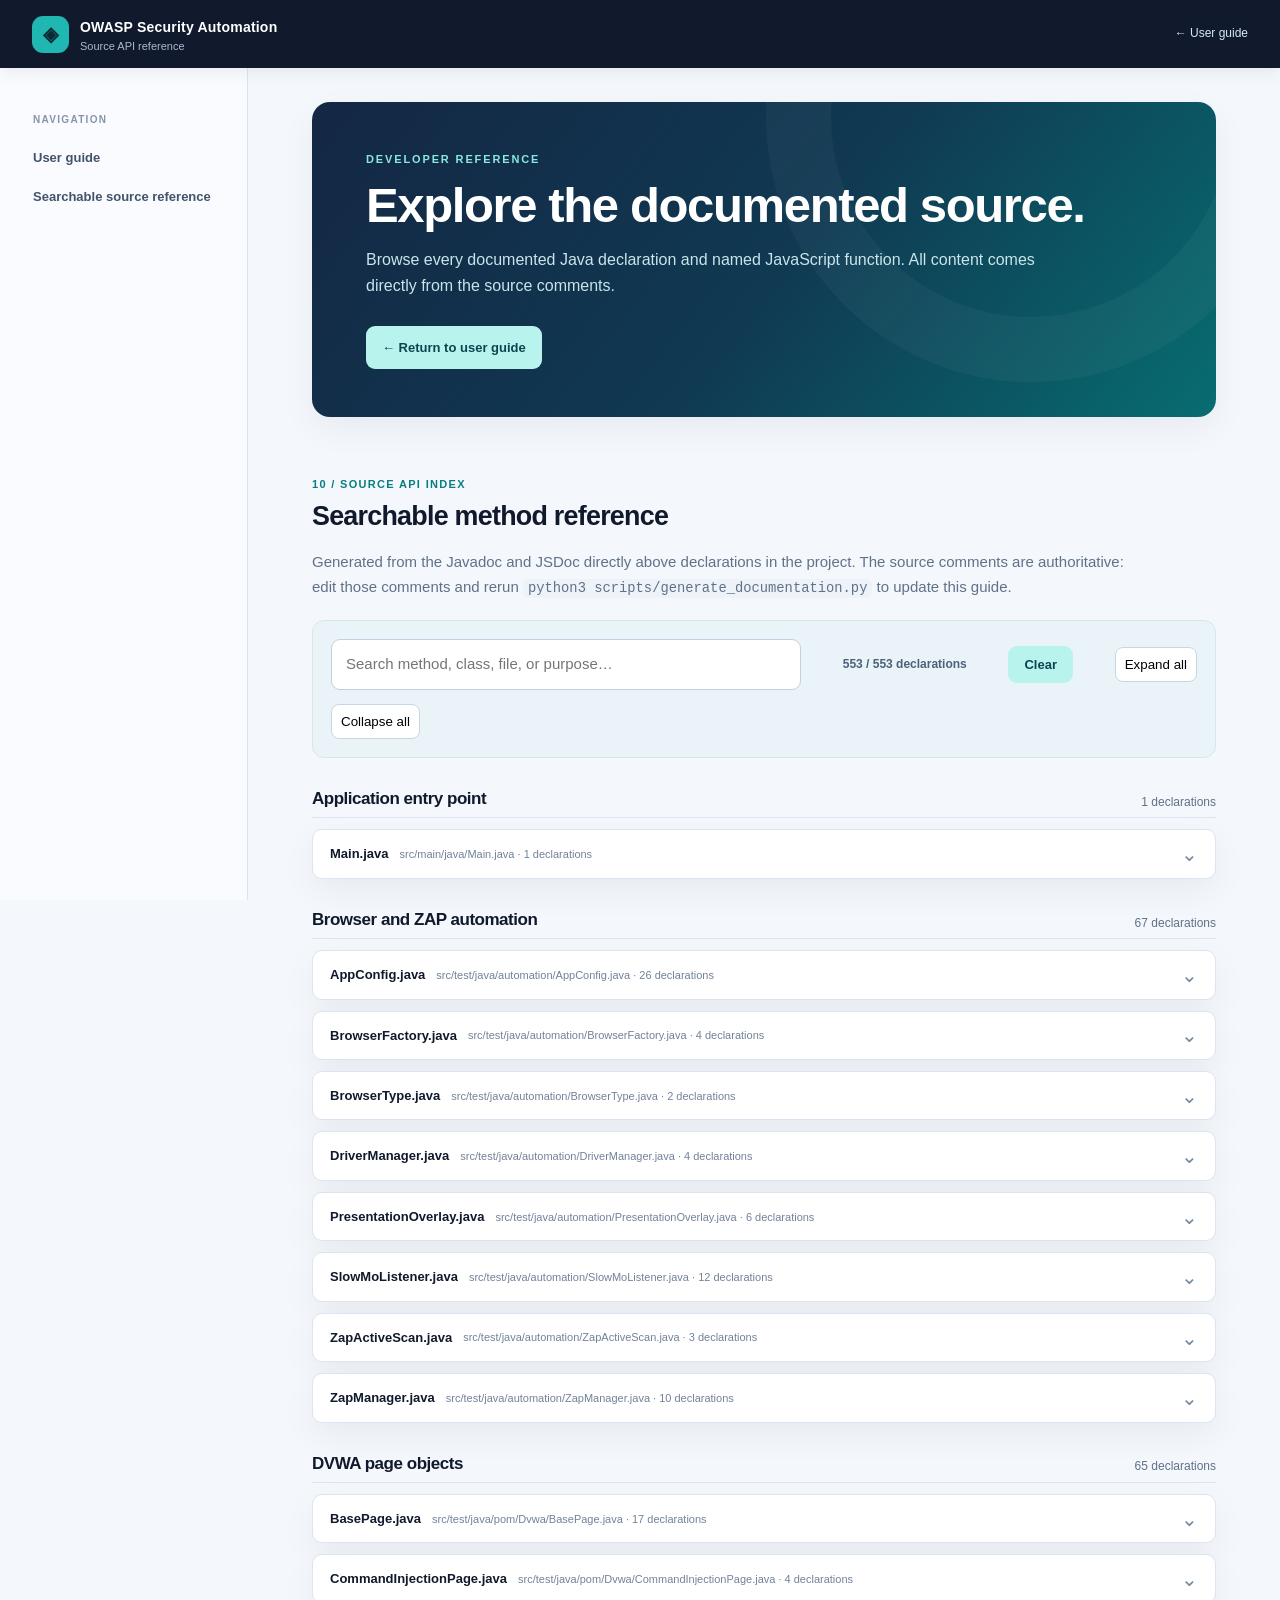
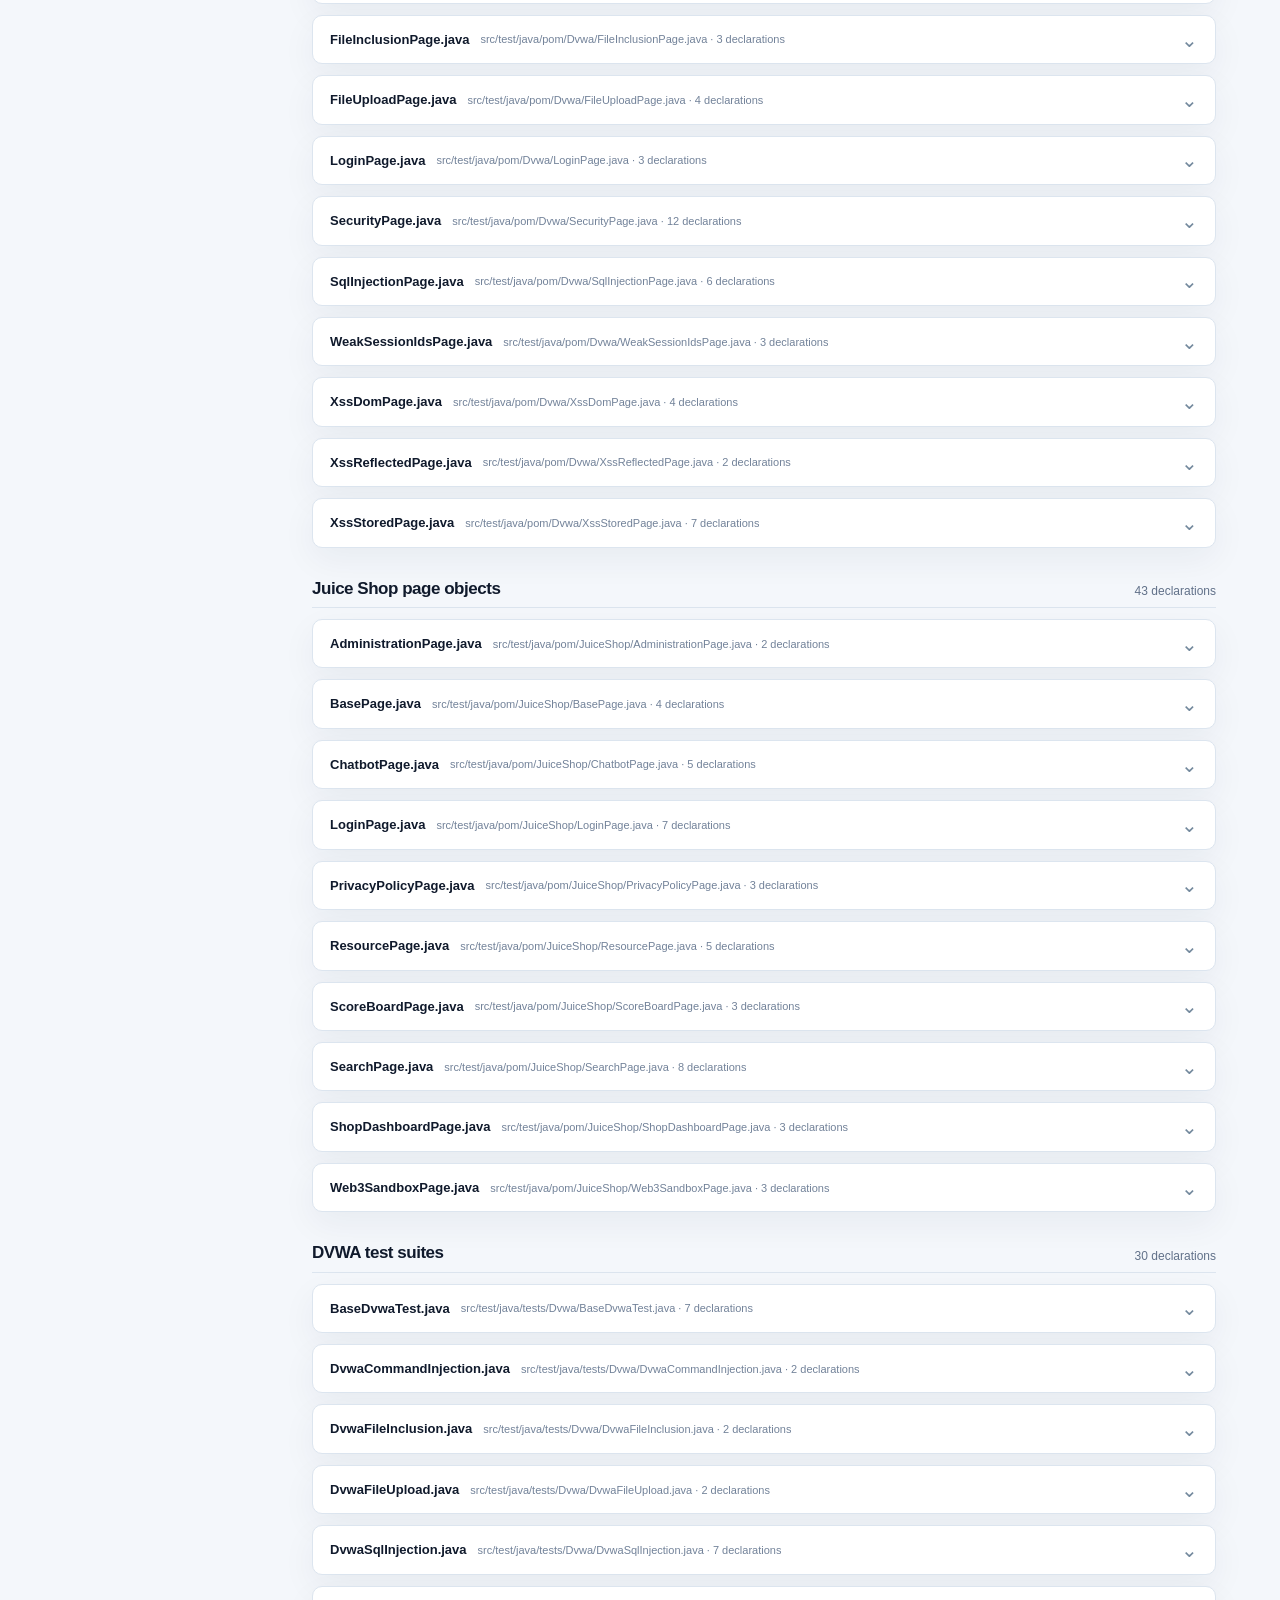
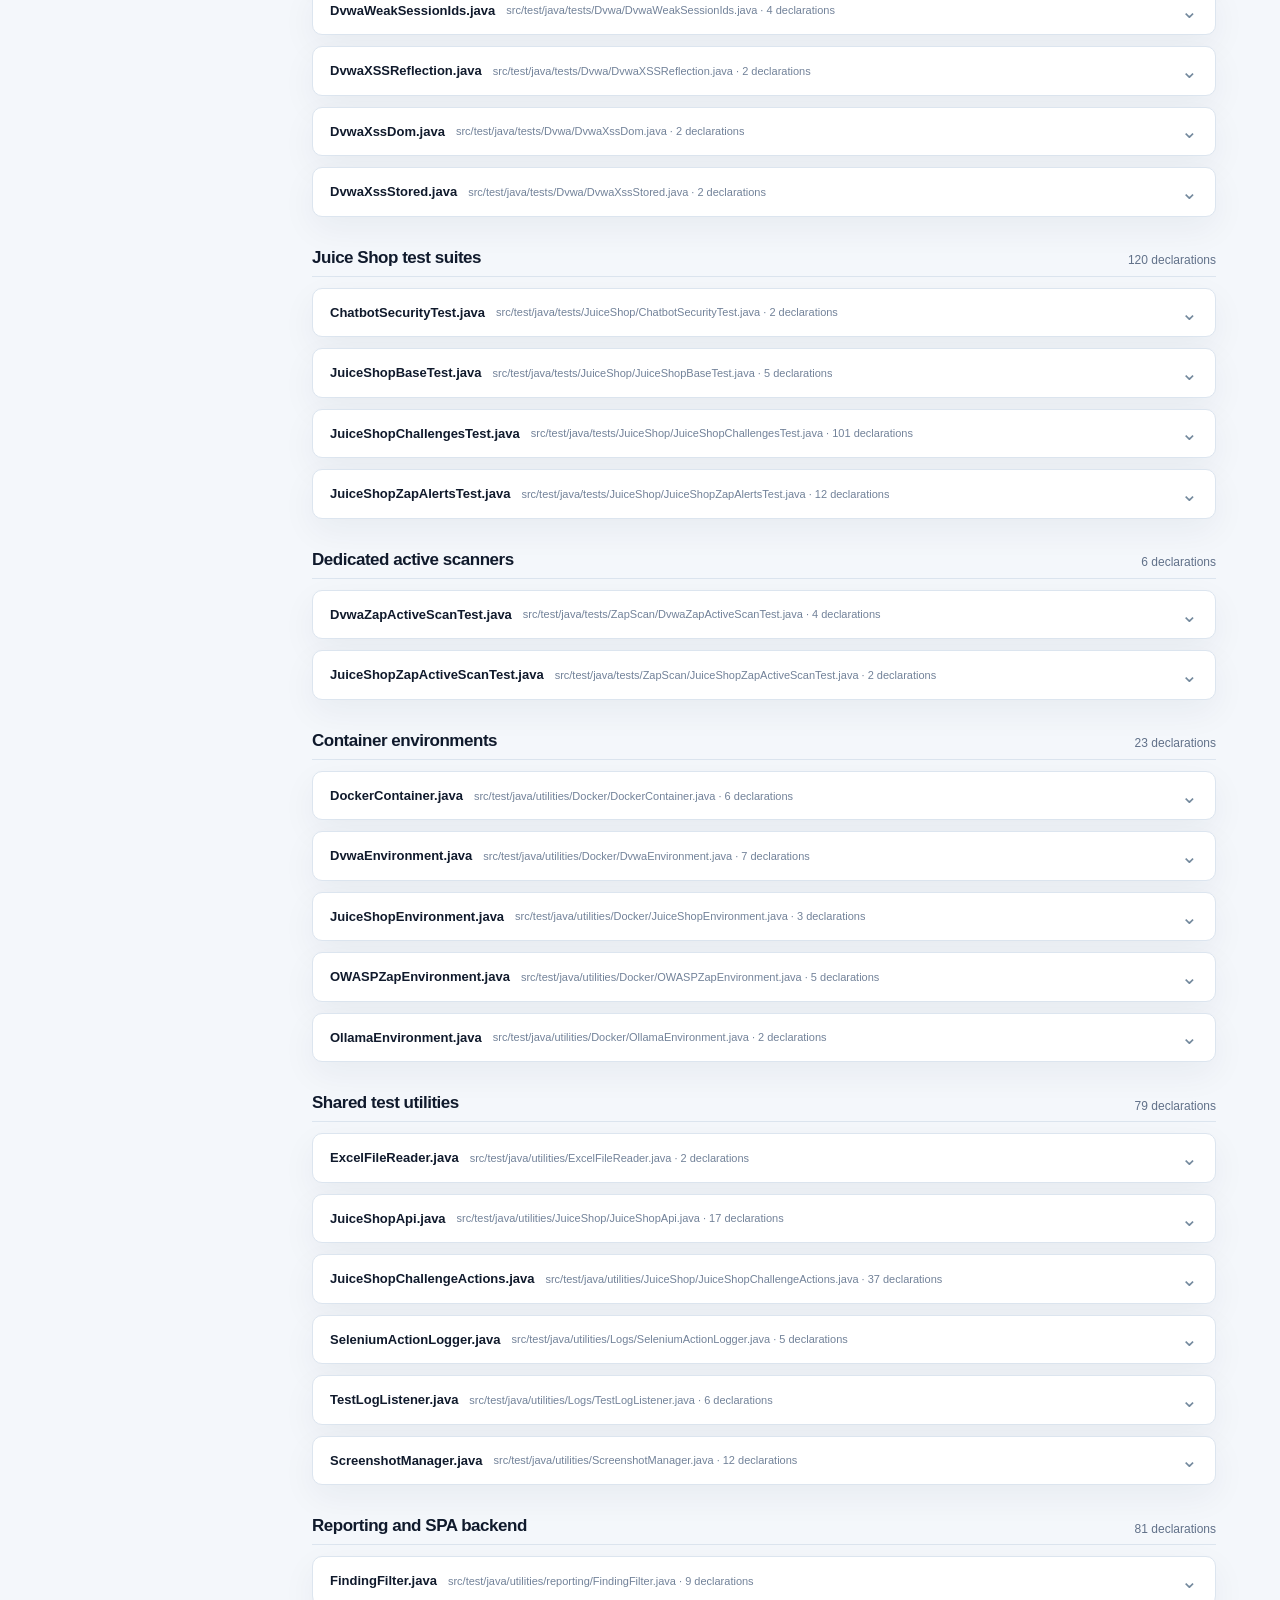
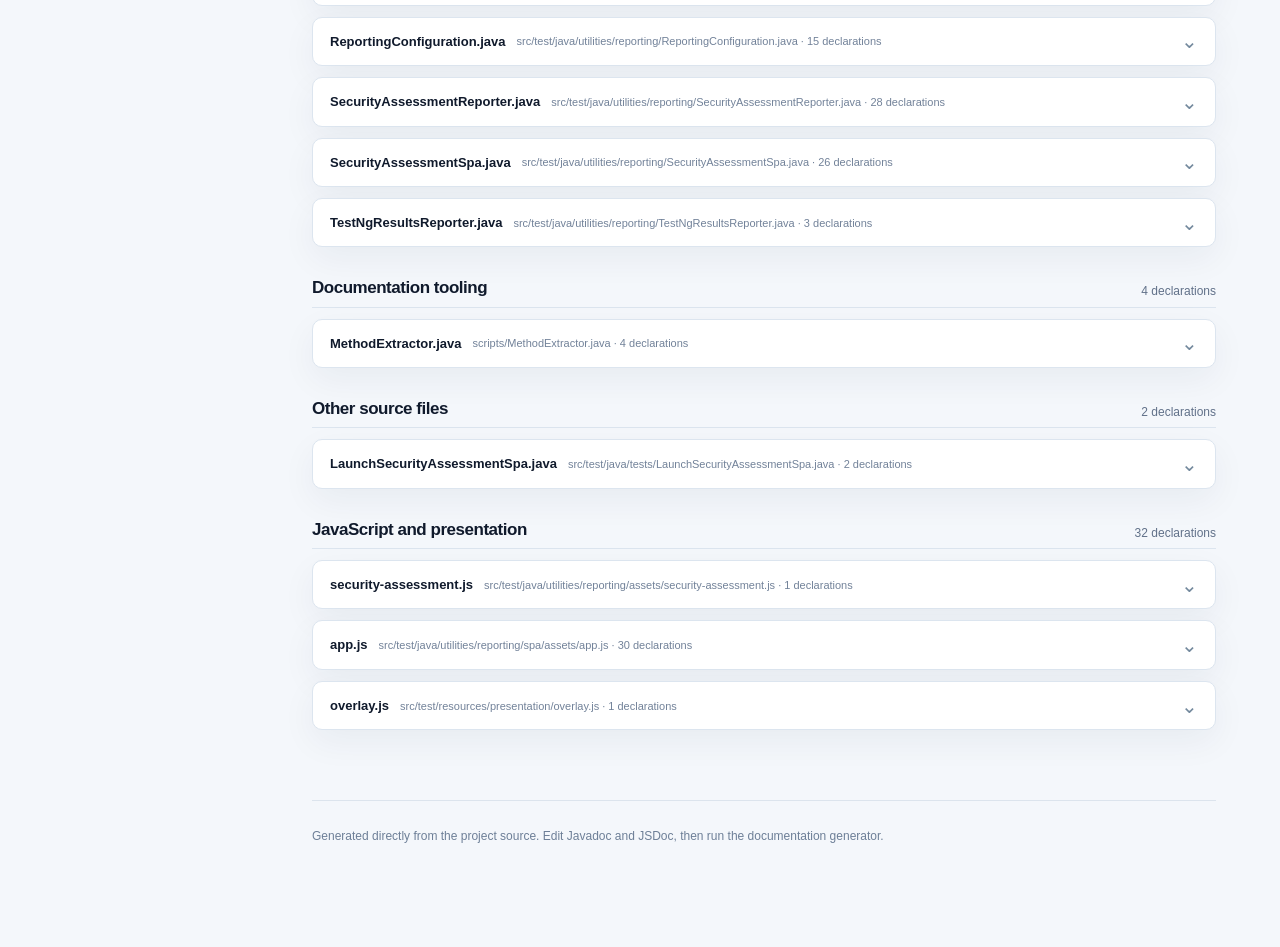
==== commit 3fd573fd: "Fixed errors in FileUpload test. But still needs additional fixes to exploit med-impossible" ====
--- a/docs/api.html
+++ b/docs/api.html
@@ -21,7 +21,7 @@
 <p class="section-intro">Generated from the Javadoc and JSDoc directly above declarations in the project. The source comments are authoritative: edit those comments and rerun <code>python3 scripts/generate_documentation.py</code> to update this guide.</p>
 <div class="reference-intro">
 <input type="search" id="methodSearch" class="ref-search" aria-label="Search methods, classes, and descriptions" placeholder="Search method, class, file, or purpose…">
-<span id="methodCount" class="ref-count">506 / 506 declarations</span>
+<span id="methodCount" class="ref-count">553 / 553 declarations</span>
 <button type="button" class="action" id="clearSearch" style="border:0;cursor:pointer">Clear</button>
 <button type="button" id="expandAll" style="padding:9px;border:1px solid #c8d7e4;border-radius:8px;background:white;cursor:pointer">Expand all</button>
 <button type="button" id="collapseAll" style="padding:9px;border:1px solid #c8d7e4;border-radius:8px;background:white;cursor:pointer">Collapse all</button>
@@ -34,12 +34,21 @@
 <div class="method-foot"><span>Main</span><a href="../src/main/java/Main.java" title="Open source file">src/main/java/Main.java · line 10</a></div></article>
 </div></details>
 </div>
-<div class="ref-section"><div class="ref-section-heading"><h3>Browser and ZAP automation</h3><span>64 declarations</span></div>
-<details class="source-group" id="file-1d0fbb574a4e"><summary><span class="source-title">AppConfig.java</span><span class="source-meta">src/test/java/automation/AppConfig.java · 23 declarations</span><span class="chevron" aria-hidden="true">⌄</span></summary><div class="method-stack">
+<div class="ref-section"><div class="ref-section-heading"><h3>Browser and ZAP automation</h3><span>67 declarations</span></div>
+<details class="source-group" id="file-1d0fbb574a4e"><summary><span class="source-title">AppConfig.java</span><span class="source-meta">src/test/java/automation/AppConfig.java · 26 declarations</span><span class="chevron" aria-hidden="true">⌄</span></summary><div class="method-stack">
 <p class="method-source-info">Reads browser, presentation, and ZAP settings from the bundled configuration, with system-property overrides. Invalid required values are rejected early.</p>
 <article class="method-entry" id="java-e088933e3b2adea" data-search="src/test/java/automation/appconfig.java appconfig &lt;init&gt; appconfig.appconfig() prevents direct instantiation of this utility class. "><div class="method-header"><code>AppConfig.AppConfig()</code><span class="method-type">Constructor</span></div><p class="method-desc">Prevents direct instantiation of this utility class.</p>
 
 <div class="method-foot"><span>AppConfig</span><a href="../src/test/java/automation/AppConfig.java" title="Open source file">src/test/java/automation/AppConfig.java · line 21</a></div></article>
+<article class="method-entry" id="java-11f77d8c7778005" data-search="src/test/java/automation/appconfig.java appconfig dvwadevelopmentcontainername appconfig.dvwadevelopmentcontainername() : string reads the docker container name reserved for reusable dvwa development runs. @return the configurable dvwa development container name"><div class="method-header"><code>AppConfig.dvwaDevelopmentContainerName() : String</code><span class="method-type">Java method</span></div><p class="method-desc">Reads the Docker container name reserved for reusable DVWA development runs.</p>
+<dl class="method-doc-tags"><div><dt>@return</dt><dd>the configurable DVWA development container name</dd></div></dl>
+<div class="method-foot"><span>AppConfig</span><a href="../src/test/java/automation/AppConfig.java" title="Open source file">src/test/java/automation/AppConfig.java · line 276</a></div></article>
+<article class="method-entry" id="java-c8a4b5a87d8f411" data-search="src/test/java/automation/appconfig.java appconfig dvwadevelopmentresetdatabase appconfig.dvwadevelopmentresetdatabase() : boolean determines whether development mode should intentionally reset dvwa&#x27;s database on this run. @return true when the dvwa setup step should run even for an existing development container"><div class="method-header"><code>AppConfig.dvwaDevelopmentResetDatabase() : boolean</code><span class="method-type">Java method</span></div><p class="method-desc">Determines whether development mode should intentionally reset DVWA&#x27;s database on this run.</p>
+<dl class="method-doc-tags"><div><dt>@return</dt><dd>true when the DVWA setup step should run even for an existing development container</dd></div></dl>
+<div class="method-foot"><span>AppConfig</span><a href="../src/test/java/automation/AppConfig.java" title="Open source file">src/test/java/automation/AppConfig.java · line 285</a></div></article>
+<article class="method-entry" id="java-0f31a1c0babac03" data-search="src/test/java/automation/appconfig.java appconfig dvwadevelopmentreuse appconfig.dvwadevelopmentreuse() : boolean reports whether dvwa-only development container reuse is enabled. @return true when the dvwa development container should persist between jvm runs"><div class="method-header"><code>AppConfig.dvwaDevelopmentReuse() : boolean</code><span class="method-type">Java method</span></div><p class="method-desc">Reports whether DVWA-only development container reuse is enabled.</p>
+<dl class="method-doc-tags"><div><dt>@return</dt><dd>true when the DVWA development container should persist between JVM runs</dd></div></dl>
+<div class="method-foot"><span>AppConfig</span><a href="../src/test/java/automation/AppConfig.java" title="Open source file">src/test/java/automation/AppConfig.java · line 267</a></div></article>
 <article class="method-entry" id="java-7f4285ad8a30b37" data-search="src/test/java/automation/appconfig.java appconfig getboolean appconfig.getboolean(string key) : boolean reads a required boolean setting and rejects values other than true or false. @param key the configuration property name to look up @return the validated boolean value of the requested setting"><div class="method-header"><code>AppConfig.getBoolean(String key) : boolean</code><span class="method-type">Java method</span></div><p class="method-desc">Reads a required boolean setting and rejects values other than true or false.</p>
 <dl class="method-doc-tags"><div><dt>@param key</dt><dd>the configuration property name to look up</dd></div><div><dt>@return</dt><dd>the validated boolean value of the requested setting</dd></div></dl>
 <div class="method-foot"><span>AppConfig</span><a href="../src/test/java/automation/AppConfig.java" title="Open source file">src/test/java/automation/AppConfig.java · line 63</a></div></article>
@@ -68,7 +77,7 @@
 <article class="method-entry" id="java-5eed263fa3e6823" data-search="src/test/java/automation/appconfig.java appconfig pauseforresults appconfig.pauseforresults() : void pauses the current thread to show results when slow-motion mode is enabled. &lt;p&gt;pauses supported presentation results only when slowmo mode is enabled; preserves interruption.&lt;/p&gt; "><div class="method-header"><code>AppConfig.pauseForResults() : void</code><span class="method-type">Java method</span></div><p class="method-desc">Pauses the current thread to show results when slow-motion mode is enabled.</p>
 <p class="method-desc-more"><p>Pauses supported presentation results only when SlowMo mode is enabled; preserves interruption.</p></p>
 
-<div class="method-foot"><span>AppConfig</span><a href="../src/test/java/automation/AppConfig.java" title="Open source file">src/test/java/automation/AppConfig.java · line 267</a></div></article>
+<div class="method-foot"><span>AppConfig</span><a href="../src/test/java/automation/AppConfig.java" title="Open source file">src/test/java/automation/AppConfig.java · line 294</a></div></article>
 <article class="method-entry" id="java-f760b15563dd151" data-search="src/test/java/automation/appconfig.java appconfig showresultsms appconfig.showresultsms() : int reads the configured time to display an action result during a demonstration. &lt;p&gt;returns the duration for displaying selected results during a slowmo demonstration.&lt;/p&gt; @return the result display duration in milliseconds"><div class="method-header"><code>AppConfig.showResultsMs() : int</code><span class="method-type">Java method</span></div><p class="method-desc">Reads the configured time to display an action result during a demonstration.</p>
 <p class="method-desc-more"><p>Returns the duration for displaying selected results during a SlowMo demonstration.</p></p>
 <dl class="method-doc-tags"><div><dt>@return</dt><dd>the result display duration in milliseconds</dd></div></dl>
@@ -269,7 +278,7 @@
 <div class="method-foot"><span>ZapManager</span><a href="../src/test/java/automation/ZapManager.java" title="Open source file">src/test/java/automation/ZapManager.java · line 102</a></div></article>
 </div></details>
 </div>
-<div class="ref-section"><div class="ref-section-heading"><h3>DVWA page objects</h3><span>40 declarations</span></div>
+<div class="ref-section"><div class="ref-section-heading"><h3>DVWA page objects</h3><span>65 declarations</span></div>
 <details class="source-group" id="file-156564247697"><summary><span class="source-title">BasePage.java</span><span class="source-meta">src/test/java/pom/Dvwa/BasePage.java · 17 declarations</span><span class="chevron" aria-hidden="true">⌄</span></summary><div class="method-stack">
 <p class="method-source-info">DVWA page object exposing Selenium interactions for the base module.</p>
 <article class="method-entry" id="java-d142d8bb9bf9c8e" data-search="src/test/java/pom/dvwa/basepage.java basepage &lt;init&gt; basepage.basepage(webdriver driver) creates the base page component and initializes the dependencies required by its methods. &lt;p&gt;creates a base page instance and initializes its dependencies.&lt;/p&gt; @param driver the selenium webdriver controlling the application browser"><div class="method-header"><code>BasePage.BasePage(WebDriver driver)</code><span class="method-type">Constructor</span></div><p class="method-desc">Creates the base page component and initializes the dependencies required by its methods.</p>
@@ -324,6 +333,61 @@
 <article class="method-entry" id="java-45bb13f3015b49a" data-search="src/test/java/pom/dvwa/basepage.java basepage waitforpageload basepage.waitforpageload(string url) : void waits for dvwa to navigate to the specified application url. @param url the url to navigate to, inspect, or request"><div class="method-header"><code>BasePage.waitForPageLoad(String url) : void</code><span class="method-type">Java method</span></div><p class="method-desc">Waits for DVWA to navigate to the specified application URL.</p>
 <dl class="method-doc-tags"><div><dt>@param url</dt><dd>the URL to navigate to, inspect, or request</dd></div></dl>
 <div class="method-foot"><span>BasePage</span><a href="../src/test/java/pom/Dvwa/BasePage.java" title="Open source file">src/test/java/pom/Dvwa/BasePage.java · line 165</a></div></article>
+</div></details>
+<details class="source-group" id="file-8e62c140dc4a"><summary><span class="source-title">CommandInjectionPage.java</span><span class="source-meta">src/test/java/pom/Dvwa/CommandInjectionPage.java · 4 declarations</span><span class="chevron" aria-hidden="true">⌄</span></summary><div class="method-stack">
+<p class="method-source-info">Encapsulates harmless command-injection probes and output verification for DVWA.</p>
+<article class="method-entry" id="java-a2abdad83352a12" data-search="src/test/java/pom/dvwa/commandinjectionpage.java commandinjectionpage &lt;init&gt; commandinjectionpage.commandinjectionpage(webdriver driver) creates a page object for dvwa&#x27;s command-injection exercise. @param driver active dvwa browser"><div class="method-header"><code>CommandInjectionPage.CommandInjectionPage(WebDriver driver)</code><span class="method-type">Constructor</span></div><p class="method-desc">Creates a page object for DVWA&#x27;s command-injection exercise.</p>
+<dl class="method-doc-tags"><div><dt>@param driver</dt><dd>active DVWA browser</dd></div></dl>
+<div class="method-foot"><span>CommandInjectionPage</span><a href="../src/test/java/pom/Dvwa/CommandInjectionPage.java" title="Open source file">src/test/java/pom/Dvwa/CommandInjectionPage.java · line 19</a></div></article>
+<article class="method-entry" id="java-1b79841ae3fc6d2" data-search="src/test/java/pom/dvwa/commandinjectionpage.java commandinjectionpage hasexecutedmarker commandinjectionpage.hasexecutedmarker(string marker) : boolean checks for a marker emitted as a complete output line by the server. this does not confuse merely echoing the submitted input with execution. @param marker the previously submitted output marker @return true if a command-result line matches the marker exactly"><div class="method-header"><code>CommandInjectionPage.hasExecutedMarker(String marker) : boolean</code><span class="method-type">Java method</span></div><p class="method-desc">Checks for a marker emitted as a complete output line by the server.</p>
+<p class="method-desc-more">This does not confuse merely echoing the submitted input with execution.</p>
+<dl class="method-doc-tags"><div><dt>@param marker</dt><dd>the previously submitted output marker</dd></div><div><dt>@return</dt><dd>true if a command-result line matches the marker exactly</dd></div></dl>
+<div class="method-foot"><span>CommandInjectionPage</span><a href="../src/test/java/pom/Dvwa/CommandInjectionPage.java" title="Open source file">src/test/java/pom/Dvwa/CommandInjectionPage.java · line 61</a></div></article>
+<article class="method-entry" id="java-4da32c17a4a3902" data-search="src/test/java/pom/dvwa/commandinjectionpage.java commandinjectionpage open commandinjectionpage.open(string baseurl) : void opens the command-injection exercise and checks that its input is available. @param baseurl dvwa application&#x27;s base url"><div class="method-header"><code>CommandInjectionPage.open(String baseUrl) : void</code><span class="method-type">Java method</span></div><p class="method-desc">Opens the command-injection exercise and checks that its input is available.</p>
+<dl class="method-doc-tags"><div><dt>@param baseUrl</dt><dd>DVWA application&#x27;s base URL</dd></div></dl>
+<div class="method-foot"><span>CommandInjectionPage</span><a href="../src/test/java/pom/Dvwa/CommandInjectionPage.java" title="Open source file">src/test/java/pom/Dvwa/CommandInjectionPage.java · line 25</a></div></article>
+<article class="method-entry" id="java-38e56354cf79c49" data-search="src/test/java/pom/dvwa/commandinjectionpage.java commandinjectionpage submitmarkerprobe commandinjectionpage.submitmarkerprobe(string marker, securitypage.securitylevel level) : void submits a harmless marker probe appropriate to the selected lab level. low accepts a statement separator; medium and higher receive the pipe-based probe. a returned marker is the only accepted evidence of additional command execution. @param marker marker consisting exclusively of letters, digits, or underscores @param level dvwa mode currently selected for this test"><div class="method-header"><code>CommandInjectionPage.submitMarkerProbe(String marker, SecurityPage.SecurityLevel level) : void</code><span class="method-type">Java method</span></div><p class="method-desc">Submits a harmless marker probe appropriate to the selected lab level.</p>
+<p class="method-desc-more">Low accepts a statement separator; Medium and higher receive the pipe-based probe.</p>
+<p class="method-desc-more">A returned marker is the only accepted evidence of additional command execution.</p>
+<dl class="method-doc-tags"><div><dt>@param marker</dt><dd>marker consisting exclusively of letters, digits, or underscores</dd></div><div><dt>@param level</dt><dd>DVWA mode currently selected for this test</dd></div></dl>
+<div class="method-foot"><span>CommandInjectionPage</span><a href="../src/test/java/pom/Dvwa/CommandInjectionPage.java" title="Open source file">src/test/java/pom/Dvwa/CommandInjectionPage.java · line 38</a></div></article>
+</div></details>
+<details class="source-group" id="file-cdeaf66fc4f2"><summary><span class="source-title">FileInclusionPage.java</span><span class="source-meta">src/test/java/pom/Dvwa/FileInclusionPage.java · 3 declarations</span><span class="chevron" aria-hidden="true">⌄</span></summary><div class="method-stack">
+<p class="method-source-info">Models benign local-file inclusion attempts and classifies the observed DVWA response.</p>
+<article class="method-entry" id="java-14e480b1e46cb9d" data-search="src/test/java/pom/dvwa/fileinclusionpage.java fileinclusionpage &lt;init&gt; fileinclusionpage.fileinclusionpage(webdriver driver) creates the dvwa file-inclusion page object. @param driver active dvwa browser"><div class="method-header"><code>FileInclusionPage.FileInclusionPage(WebDriver driver)</code><span class="method-type">Constructor</span></div><p class="method-desc">Creates the DVWA file-inclusion page object.</p>
+<dl class="method-doc-tags"><div><dt>@param driver</dt><dd>active DVWA browser</dd></div></dl>
+<div class="method-foot"><span>FileInclusionPage</span><a href="../src/test/java/pom/Dvwa/FileInclusionPage.java" title="Open source file">src/test/java/pom/Dvwa/FileInclusionPage.java · line 22</a></div></article>
+<article class="method-entry" id="java-a3d220989cd2ab4" data-search="src/test/java/pom/dvwa/fileinclusionpage.java fileinclusionpage inclusionresult fileinclusionpage.inclusionresult() : inclusionresult distinguishes included php diagnostic output from explicit rejection and empty results. empty/ambiguous output must not be treated as proof that file inclusion was blocked. @return observed inclusion result"><div class="method-header"><code>FileInclusionPage.inclusionResult() : InclusionResult</code><span class="method-type">Java method</span></div><p class="method-desc">Distinguishes included PHP diagnostic output from explicit rejection and empty results.</p>
+<p class="method-desc-more">Empty/ambiguous output must not be treated as proof that file inclusion was blocked.</p>
+<dl class="method-doc-tags"><div><dt>@return</dt><dd>observed inclusion result</dd></div></dl>
+<div class="method-foot"><span>FileInclusionPage</span><a href="../src/test/java/pom/Dvwa/FileInclusionPage.java" title="Open source file">src/test/java/pom/Dvwa/FileInclusionPage.java · line 48</a></div></article>
+<article class="method-entry" id="java-9a2185c7a528e03" data-search="src/test/java/pom/dvwa/fileinclusionpage.java fileinclusionpage requestlocalinformationpage fileinclusionpage.requestlocalinformationpage(string baseurl, securitypage.securitylevel level) : void requests dvwa&#x27;s own benign php-information page using a mode-appropriate relative path. the medium probe checks whether path-filtering normalizes traversal before or after filtering. no operating-system files, credentials, or external urls are requested. @param baseurl dvwa application&#x27;s base url @param level current dvwa security mode"><div class="method-header"><code>FileInclusionPage.requestLocalInformationPage(String baseUrl, SecurityPage.SecurityLevel level) : void</code><span class="method-type">Java method</span></div><p class="method-desc">Requests DVWA&#x27;s own benign PHP-information page using a mode-appropriate relative path.</p>
+<p class="method-desc-more">The Medium probe checks whether path-filtering normalizes traversal before or after filtering.</p>
+<p class="method-desc-more">No operating-system files, credentials, or external URLs are requested.</p>
+<dl class="method-doc-tags"><div><dt>@param baseUrl</dt><dd>DVWA application&#x27;s base URL</dd></div><div><dt>@param level</dt><dd>current DVWA security mode</dd></div></dl>
+<div class="method-foot"><span>FileInclusionPage</span><a href="../src/test/java/pom/Dvwa/FileInclusionPage.java" title="Open source file">src/test/java/pom/Dvwa/FileInclusionPage.java · line 32</a></div></article>
+</div></details>
+<details class="source-group" id="file-54232e009466"><summary><span class="source-title">FileUploadPage.java</span><span class="source-meta">src/test/java/pom/Dvwa/FileUploadPage.java · 4 declarations</span><span class="chevron" aria-hidden="true">⌄</span></summary><div class="method-stack">
+<p class="method-source-info">Encapsulates DVWA&#x27;s upload form and verifies the completed server response.</p>
+<article class="method-entry" id="java-e4dfe034d0cf101" data-search="src/test/java/pom/dvwa/fileuploadpage.java fileuploadpage &lt;init&gt; fileuploadpage.fileuploadpage(webdriver driver) creates the dvwa file upload page object. @param driver active dvwa browser"><div class="method-header"><code>FileUploadPage.FileUploadPage(WebDriver driver)</code><span class="method-type">Constructor</span></div><p class="method-desc">Creates the DVWA file upload page object.</p>
+<dl class="method-doc-tags"><div><dt>@param driver</dt><dd>active DVWA browser</dd></div></dl>
+<div class="method-foot"><span>FileUploadPage</span><a href="../src/test/java/pom/Dvwa/FileUploadPage.java" title="Open source file">src/test/java/pom/Dvwa/FileUploadPage.java · line 24</a></div></article>
+<article class="method-entry" id="java-a156d77478ea2ba" data-search="src/test/java/pom/dvwa/fileuploadpage.java fileuploadpage nonimageuploadaccepted fileuploadpage.nonimageuploadaccepted(string filename) : boolean determines whether dvwa confirms that the submitted non-image file was stored. accepts the original dvwa 1.9 typo &quot;succesfully&quot; as well as &quot;successfully&quot;. rejection is accepted only when dvwa explicitly says that the file type is unsupported. an ambiguous response raises an automation error instead of being reported as a secure result. @param filename expected uploaded test file basename @return true for a confirmed upload; false for an explicit file-type rejection"><div class="method-header"><code>FileUploadPage.nonImageUploadAccepted(String fileName) : boolean</code><span class="method-type">Java method</span></div><p class="method-desc">Determines whether DVWA confirms that the submitted non-image file was stored.</p>
+<p class="method-desc-more">Accepts the original DVWA 1.9 typo &quot;succesfully&quot; as well as &quot;successfully&quot;.</p>
+<p class="method-desc-more">Rejection is accepted only when DVWA explicitly says that the file type</p>
+<p class="method-desc-more">is unsupported. An ambiguous response raises an automation error instead</p>
+<p class="method-desc-more">of being reported as a secure result.</p>
+<dl class="method-doc-tags"><div><dt>@param fileName</dt><dd>expected uploaded test file basename</dd></div><div><dt>@return</dt><dd>true for a confirmed upload; false for an explicit file-type rejection</dd></div></dl>
+<div class="method-foot"><span>FileUploadPage</span><a href="../src/test/java/pom/Dvwa/FileUploadPage.java" title="Open source file">src/test/java/pom/Dvwa/FileUploadPage.java · line 83</a></div></article>
+<article class="method-entry" id="java-f735b2aa598e3fa" data-search="src/test/java/pom/dvwa/fileuploadpage.java fileuploadpage open fileuploadpage.open(string baseurl) : void opens the upload exercise and waits for the file input to be present. @param baseurl root url of the running dvwa application"><div class="method-header"><code>FileUploadPage.open(String baseUrl) : void</code><span class="method-type">Java method</span></div><p class="method-desc">Opens the upload exercise and waits for the file input to be present.</p>
+<dl class="method-doc-tags"><div><dt>@param baseUrl</dt><dd>root URL of the running DVWA application</dd></div></dl>
+<div class="method-foot"><span>FileUploadPage</span><a href="../src/test/java/pom/Dvwa/FileUploadPage.java" title="Open source file">src/test/java/pom/Dvwa/FileUploadPage.java · line 30</a></div></article>
+<article class="method-entry" id="java-7fec28e52d2d631" data-search="src/test/java/pom/dvwa/fileuploadpage.java fileuploadpage submitfile fileuploadpage.submitfile(path file) : void uploads the supplied local file and waits for dvwa&#x27;s post response. a browser click can return before the response page is available, so the wait examines fresh page source on each poll rather than holding a webelement across navigation. no javascript execution is required. @param file harmless local test file supplied by the testng test"><div class="method-header"><code>FileUploadPage.submitFile(Path file) : void</code><span class="method-type">Java method</span></div><p class="method-desc">Uploads the supplied local file and waits for DVWA&#x27;s POST response.</p>
+<p class="method-desc-more">A browser click can return before the response page is available, so</p>
+<p class="method-desc-more">the wait examines fresh page source on each poll rather than holding</p>
+<p class="method-desc-more">a WebElement across navigation. No JavaScript execution is required.</p>
+<dl class="method-doc-tags"><div><dt>@param file</dt><dd>harmless local test file supplied by the TestNG test</dd></div></dl>
+<div class="method-foot"><span>FileUploadPage</span><a href="../src/test/java/pom/Dvwa/FileUploadPage.java" title="Open source file">src/test/java/pom/Dvwa/FileUploadPage.java · line 44</a></div></article>
 </div></details>
 <details class="source-group" id="file-b71f325b57cf"><summary><span class="source-title">LoginPage.java</span><span class="source-meta">src/test/java/pom/Dvwa/LoginPage.java · 3 declarations</span><span class="chevron" aria-hidden="true">⌄</span></summary><div class="method-stack">
 <p class="method-source-info">DVWA page object exposing Selenium interactions for the login module.</p>
@@ -403,6 +467,33 @@
 <dl class="method-doc-tags"><div><dt>@param payload</dt><dd>the test input submitted to the intentionally vulnerable lab application</dd></div></dl>
 <div class="method-foot"><span>SqlInjectionPage</span><a href="../src/test/java/pom/Dvwa/SqlInjectionPage.java" title="Open source file">src/test/java/pom/Dvwa/SqlInjectionPage.java · line 39</a></div></article>
 </div></details>
+<details class="source-group" id="file-a17b40939e82"><summary><span class="source-title">WeakSessionIdsPage.java</span><span class="source-meta">src/test/java/pom/Dvwa/WeakSessionIdsPage.java · 3 declarations</span><span class="chevron" aria-hidden="true">⌄</span></summary><div class="method-stack">
+<p class="method-source-info">Models DVWA&#x27;s weak-session-ID generation form and its response cookie.</p>
+<article class="method-entry" id="java-6c55dc1e0d4ffcd" data-search="src/test/java/pom/dvwa/weaksessionidspage.java weaksessionidspage &lt;init&gt; weaksessionidspage.weaksessionidspage(webdriver driver) creates the weak-session-id page object. @param driver the active dvwa webdriver"><div class="method-header"><code>WeakSessionIdsPage.WeakSessionIdsPage(WebDriver driver)</code><span class="method-type">Constructor</span></div><p class="method-desc">Creates the weak-session-ID page object.</p>
+<dl class="method-doc-tags"><div><dt>@param driver</dt><dd>the active DVWA WebDriver</dd></div></dl>
+<div class="method-foot"><span>WeakSessionIdsPage</span><a href="../src/test/java/pom/Dvwa/WeakSessionIdsPage.java" title="Open source file">src/test/java/pom/Dvwa/WeakSessionIdsPage.java · line 18</a></div></article>
+<article class="method-entry" id="java-332878e9b56f455" data-search="src/test/java/pom/dvwa/weaksessionidspage.java weaksessionidspage generatetoken weaksessionidspage.generatetoken() : string uses the page&#x27;s generate control and returns the browser&#x27;s resulting dvwa session token. @return the newly issued dvwasession cookie value"><div class="method-header"><code>WeakSessionIdsPage.generateToken() : String</code><span class="method-type">Java method</span></div><p class="method-desc">Uses the page&#x27;s Generate control and returns the browser&#x27;s resulting DVWA session token.</p>
+<dl class="method-doc-tags"><div><dt>@return</dt><dd>the newly issued dvwaSession cookie value</dd></div></dl>
+<div class="method-foot"><span>WeakSessionIdsPage</span><a href="../src/test/java/pom/Dvwa/WeakSessionIdsPage.java" title="Open source file">src/test/java/pom/Dvwa/WeakSessionIdsPage.java · line 33</a></div></article>
+<article class="method-entry" id="java-57b76abd6b22b5e" data-search="src/test/java/pom/dvwa/weaksessionidspage.java weaksessionidspage open weaksessionidspage.open(string baseurl) : void opens the weak-session-id lab. @param baseurl the running dvwa application&#x27;s base url"><div class="method-header"><code>WeakSessionIdsPage.open(String baseUrl) : void</code><span class="method-type">Java method</span></div><p class="method-desc">Opens the weak-session-ID lab.</p>
+<dl class="method-doc-tags"><div><dt>@param baseUrl</dt><dd>the running DVWA application&#x27;s base URL</dd></div></dl>
+<div class="method-foot"><span>WeakSessionIdsPage</span><a href="../src/test/java/pom/Dvwa/WeakSessionIdsPage.java" title="Open source file">src/test/java/pom/Dvwa/WeakSessionIdsPage.java · line 24</a></div></article>
+</div></details>
+<details class="source-group" id="file-526c8ea95779"><summary><span class="source-title">XssDomPage.java</span><span class="source-meta">src/test/java/pom/Dvwa/XssDomPage.java · 4 declarations</span><span class="chevron" aria-hidden="true">⌄</span></summary><div class="method-stack">
+<p class="method-source-info">Encapsulates the DOM-based XSS query entry point and observable browser-side marker.</p>
+<article class="method-entry" id="java-a0f1757f150efb6" data-search="src/test/java/pom/dvwa/xssdompage.java xssdompage &lt;init&gt; xssdompage.xssdompage(webdriver driver) creates the dom xss page object. @param driver the active dvwa webdriver"><div class="method-header"><code>XssDomPage.XssDomPage(WebDriver driver)</code><span class="method-type">Constructor</span></div><p class="method-desc">Creates the DOM XSS page object.</p>
+<dl class="method-doc-tags"><div><dt>@param driver</dt><dd>the active DVWA WebDriver</dd></div></dl>
+<div class="method-foot"><span>XssDomPage</span><a href="../src/test/java/pom/Dvwa/XssDomPage.java" title="Open source file">src/test/java/pom/Dvwa/XssDomPage.java · line 21</a></div></article>
+<article class="method-entry" id="java-c2bdbe0d1ac505d" data-search="src/test/java/pom/dvwa/xssdompage.java xssdompage didprobeexecute xssdompage.didprobeexecute(string markerid) : boolean checks whether the event handler actually ran, not just whether its html was reflected. @param markerid unique identifier of the submitted svg probe @return true when browser execution set data-p on the inserted svg"><div class="method-header"><code>XssDomPage.didProbeExecute(String markerId) : boolean</code><span class="method-type">Java method</span></div><p class="method-desc">Checks whether the event handler actually ran, not just whether its HTML was reflected.</p>
+<dl class="method-doc-tags"><div><dt>@param markerId</dt><dd>unique identifier of the submitted SVG probe</dd></div><div><dt>@return</dt><dd>true when browser execution set data-p on the inserted SVG</dd></div></dl>
+<div class="method-foot"><span>XssDomPage</span><a href="../src/test/java/pom/Dvwa/XssDomPage.java" title="Open source file">src/test/java/pom/Dvwa/XssDomPage.java · line 41</a></div></article>
+<article class="method-entry" id="java-df1fb58a4a5f2d3" data-search="src/test/java/pom/dvwa/xssdompage.java xssdompage openwithmarkerprobe xssdompage.openwithmarkerprobe(string baseurl, string markerid) : void opens the dom xss page with an inert svg event probe that marks its own element. @param baseurl the running dvwa application&#x27;s base url @param markerid unique identifier of the test&#x27;s svg probe"><div class="method-header"><code>XssDomPage.openWithMarkerProbe(String baseUrl, String markerId) : void</code><span class="method-type">Java method</span></div><p class="method-desc">Opens the DOM XSS page with an inert SVG event probe that marks its own element.</p>
+<dl class="method-doc-tags"><div><dt>@param baseUrl</dt><dd>the running DVWA application&#x27;s base URL</dd></div><div><dt>@param markerId</dt><dd>unique identifier of the test&#x27;s SVG probe</dd></div></dl>
+<div class="method-foot"><span>XssDomPage</span><a href="../src/test/java/pom/Dvwa/XssDomPage.java" title="Open source file">src/test/java/pom/Dvwa/XssDomPage.java · line 28</a></div></article>
+<article class="method-entry" id="java-cc0c055d883e820" data-search="src/test/java/pom/dvwa/xssdompage.java xssdompage validatemarker xssdompage.validatemarker(string markerid) : void validates a marker before placing it inside a diagnostic html attribute. @param markerid unique alphanumeric marker"><div class="method-header"><code>XssDomPage.validateMarker(String markerId) : void</code><span class="method-type">Java method</span></div><p class="method-desc">Validates a marker before placing it inside a diagnostic HTML attribute.</p>
+<dl class="method-doc-tags"><div><dt>@param markerId</dt><dd>unique alphanumeric marker</dd></div></dl>
+<div class="method-foot"><span>XssDomPage</span><a href="../src/test/java/pom/Dvwa/XssDomPage.java" title="Open source file">src/test/java/pom/Dvwa/XssDomPage.java · line 57</a></div></article>
+</div></details>
 <details class="source-group" id="file-585ca4d0524c"><summary><span class="source-title">XssReflectedPage.java</span><span class="source-meta">src/test/java/pom/Dvwa/XssReflectedPage.java · 2 declarations</span><span class="chevron" aria-hidden="true">⌄</span></summary><div class="method-stack">
 <p class="method-source-info">DVWA page object exposing Selenium interactions for the xss reflected module.</p>
 <article class="method-entry" id="java-2f79615a4fb9281" data-search="src/test/java/pom/dvwa/xssreflectedpage.java xssreflectedpage &lt;init&gt; xssreflectedpage.xssreflectedpage(webdriver driver) creates the xss reflected page component and initializes the dependencies required by its methods. &lt;p&gt;creates a xss reflected page instance and initializes its dependencies.&lt;/p&gt; @param driver the selenium webdriver controlling the application browser"><div class="method-header"><code>XssReflectedPage.XssReflectedPage(WebDriver driver)</code><span class="method-type">Constructor</span></div><p class="method-desc">Creates the xss reflected page component and initializes the dependencies required by its methods.</p>
@@ -412,6 +503,32 @@
 <article class="method-entry" id="java-d63840405a202ae" data-search="src/test/java/pom/dvwa/xssreflectedpage.java xssreflectedpage injectpayload xssreflectedpage.injectpayload(string payload) : void submits a reflected-xss payload through the dvwa test form. @param payload the test input submitted to the intentionally vulnerable lab application"><div class="method-header"><code>XssReflectedPage.injectPayload(String payload) : void</code><span class="method-type">Java method</span></div><p class="method-desc">Submits a reflected-XSS payload through the DVWA test form.</p>
 <dl class="method-doc-tags"><div><dt>@param payload</dt><dd>the test input submitted to the intentionally vulnerable lab application</dd></div></dl>
 <div class="method-foot"><span>XssReflectedPage</span><a href="../src/test/java/pom/Dvwa/XssReflectedPage.java" title="Open source file">src/test/java/pom/Dvwa/XssReflectedPage.java · line 32</a></div></article>
+</div></details>
+<details class="source-group" id="file-d45f9b91da12"><summary><span class="source-title">XssStoredPage.java</span><span class="source-meta">src/test/java/pom/Dvwa/XssStoredPage.java · 7 declarations</span><span class="chevron" aria-hidden="true">⌄</span></summary><div class="method-stack">
+<p class="method-source-info">Encapsulates DVWA guestbook entry and harmless stored-XSS execution evidence.</p>
+<article class="method-entry" id="java-66f3db4973f49c0" data-search="src/test/java/pom/dvwa/xssstoredpage.java xssstoredpage &lt;init&gt; xssstoredpage.xssstoredpage(webdriver driver) creates the stored-xss guestbook page object. @param driver active dvwa browser"><div class="method-header"><code>XssStoredPage.XssStoredPage(WebDriver driver)</code><span class="method-type">Constructor</span></div><p class="method-desc">Creates the stored-XSS guestbook page object.</p>
+<dl class="method-doc-tags"><div><dt>@param driver</dt><dd>active DVWA browser</dd></div></dl>
+<div class="method-foot"><span>XssStoredPage</span><a href="../src/test/java/pom/Dvwa/XssStoredPage.java" title="Open source file">src/test/java/pom/Dvwa/XssStoredPage.java · line 23</a></div></article>
+<article class="method-entry" id="java-14f0d21cbf8e180" data-search="src/test/java/pom/dvwa/xssstoredpage.java xssstoredpage didstoredprobeexecute xssstoredpage.didstoredprobeexecute(string markerid) : boolean checks whether the saved svg event handler executed in the browser. @param markerid this test&#x27;s unique svg id @return true if the matching svg set its own diagnostic data attribute"><div class="method-header"><code>XssStoredPage.didStoredProbeExecute(String markerId) : boolean</code><span class="method-type">Java method</span></div><p class="method-desc">Checks whether the saved SVG event handler executed in the browser.</p>
+<dl class="method-doc-tags"><div><dt>@param markerId</dt><dd>this test&#x27;s unique SVG ID</dd></div><div><dt>@return</dt><dd>true if the matching SVG set its own diagnostic data attribute</dd></div></dl>
+<div class="method-foot"><span>XssStoredPage</span><a href="../src/test/java/pom/Dvwa/XssStoredPage.java" title="Open source file">src/test/java/pom/Dvwa/XssStoredPage.java · line 79</a></div></article>
+<article class="method-entry" id="java-3b5953c635b6f74" data-search="src/test/java/pom/dvwa/xssstoredpage.java xssstoredpage entrywaspersisted xssstoredpage.entrywaspersisted(string markerid) : boolean checks whether the unique guestbook entry actually survived a page reload. the test must not report a pass if it never successfully saved its diagnostic entry. @param markerid identifier saved as the entry author @return true if the reloaded guestbook visibly contains that author"><div class="method-header"><code>XssStoredPage.entryWasPersisted(String markerId) : boolean</code><span class="method-type">Java method</span></div><p class="method-desc">Checks whether the unique guestbook entry actually survived a page reload.</p>
+<p class="method-desc-more">The test must not report a pass if it never successfully saved its diagnostic entry.</p>
+<dl class="method-doc-tags"><div><dt>@param markerId</dt><dd>identifier saved as the entry author</dd></div><div><dt>@return</dt><dd>true if the reloaded guestbook visibly contains that author</dd></div></dl>
+<div class="method-foot"><span>XssStoredPage</span><a href="../src/test/java/pom/Dvwa/XssStoredPage.java" title="Open source file">src/test/java/pom/Dvwa/XssStoredPage.java · line 68</a></div></article>
+<article class="method-entry" id="java-bb5df1c0029258b" data-search="src/test/java/pom/dvwa/xssstoredpage.java xssstoredpage open xssstoredpage.open(string baseurl) : void opens the stored-xss guestbook and waits for the message form. @param baseurl dvwa application&#x27;s base url"><div class="method-header"><code>XssStoredPage.open(String baseUrl) : void</code><span class="method-type">Java method</span></div><p class="method-desc">Opens the stored-XSS guestbook and waits for the message form.</p>
+<dl class="method-doc-tags"><div><dt>@param baseUrl</dt><dd>DVWA application&#x27;s base URL</dd></div></dl>
+<div class="method-foot"><span>XssStoredPage</span><a href="../src/test/java/pom/Dvwa/XssStoredPage.java" title="Open source file">src/test/java/pom/Dvwa/XssStoredPage.java · line 29</a></div></article>
+<article class="method-entry" id="java-be6a80d349845de" data-search="src/test/java/pom/dvwa/xssstoredpage.java xssstoredpage reloadstoredentries xssstoredpage.reloadstoredentries(string baseurl) : void reloads the guestbook to distinguish persisted execution from immediate reflection. @param baseurl dvwa application&#x27;s base url"><div class="method-header"><code>XssStoredPage.reloadStoredEntries(String baseUrl) : void</code><span class="method-type">Java method</span></div><p class="method-desc">Reloads the guestbook to distinguish persisted execution from immediate reflection.</p>
+<dl class="method-doc-tags"><div><dt>@param baseUrl</dt><dd>DVWA application&#x27;s base URL</dd></div></dl>
+<div class="method-foot"><span>XssStoredPage</span><a href="../src/test/java/pom/Dvwa/XssStoredPage.java" title="Open source file">src/test/java/pom/Dvwa/XssStoredPage.java · line 59</a></div></article>
+<article class="method-entry" id="java-43c530824f1438c" data-search="src/test/java/pom/dvwa/xssstoredpage.java xssstoredpage submitmarkerprobe xssstoredpage.submitmarkerprobe(string markerid) : void submits a harmless svg event marker and uses its unique id as the guestbook author. the author name provides independent proof that the entry was saved. @param markerid unique identifier of this test&#x27;s stored entry"><div class="method-header"><code>XssStoredPage.submitMarkerProbe(String markerId) : void</code><span class="method-type">Java method</span></div><p class="method-desc">Submits a harmless SVG event marker and uses its unique ID as the guestbook author.</p>
+<p class="method-desc-more">The author name provides independent proof that the entry was saved.</p>
+<dl class="method-doc-tags"><div><dt>@param markerId</dt><dd>unique identifier of this test&#x27;s stored entry</dd></div></dl>
+<div class="method-foot"><span>XssStoredPage</span><a href="../src/test/java/pom/Dvwa/XssStoredPage.java" title="Open source file">src/test/java/pom/Dvwa/XssStoredPage.java · line 40</a></div></article>
+<article class="method-entry" id="java-742e93cd0dedf90" data-search="src/test/java/pom/dvwa/xssstoredpage.java xssstoredpage validatemarker xssstoredpage.validatemarker(string markerid) : void rejects malformed marker ids before including them in the test&#x27;s html attributes. @param markerid marker to validate"><div class="method-header"><code>XssStoredPage.validateMarker(String markerId) : void</code><span class="method-type">Java method</span></div><p class="method-desc">Rejects malformed marker IDs before including them in the test&#x27;s HTML attributes.</p>
+<dl class="method-doc-tags"><div><dt>@param markerId</dt><dd>marker to validate</dd></div></dl>
+<div class="method-foot"><span>XssStoredPage</span><a href="../src/test/java/pom/Dvwa/XssStoredPage.java" title="Open source file">src/test/java/pom/Dvwa/XssStoredPage.java · line 95</a></div></article>
 </div></details>
 </div>
 <div class="ref-section"><div class="ref-section-heading"><h3>Juice Shop page objects</h3><span>43 declarations</span></div>
@@ -587,31 +704,58 @@
 <div class="method-foot"><span>Web3SandboxPage</span><a href="../src/test/java/pom/JuiceShop/Web3SandboxPage.java" title="Open source file">src/test/java/pom/JuiceShop/Web3SandboxPage.java · line 35</a></div></article>
 </div></details>
 </div>
-<div class="ref-section"><div class="ref-section-heading"><h3>DVWA test suites</h3><span>16 declarations</span></div>
+<div class="ref-section"><div class="ref-section-heading"><h3>DVWA test suites</h3><span>30 declarations</span></div>
 <details class="source-group" id="file-7d69d1073952"><summary><span class="source-title">BaseDvwaTest.java</span><span class="source-meta">src/test/java/tests/Dvwa/BaseDvwaTest.java · 7 declarations</span><span class="chevron" aria-hidden="true">⌄</span></summary><div class="method-stack">
 <p class="method-source-info">Provides shared TestNG suite setup and teardown for the Docker-based DVWA tests, including database initialization and ZAP reporting.</p>
 <article class="method-entry" id="java-657795d9771d8f7" data-search="src/test/java/tests/dvwa/basedvwatest.java basedvwatest closebrowser basedvwatest.closebrowser() : void testng method teardown: closes the current zap-proxied browser. "><div class="method-header"><code>BaseDvwaTest.closeBrowser() : void</code><span class="method-type">Java method</span></div><p class="method-desc">TestNG method teardown: closes the current ZAP-proxied browser.</p>
 
-<div class="method-foot"><span>BaseDvwaTest</span><a href="../src/test/java/tests/Dvwa/BaseDvwaTest.java" title="Open source file">src/test/java/tests/Dvwa/BaseDvwaTest.java · line 83</a></div></article>
+<div class="method-foot"><span>BaseDvwaTest</span><a href="../src/test/java/tests/Dvwa/BaseDvwaTest.java" title="Open source file">src/test/java/tests/Dvwa/BaseDvwaTest.java · line 90</a></div></article>
 <article class="method-entry" id="java-17f273ab6167d04" data-search="src/test/java/tests/dvwa/basedvwatest.java basedvwatest getsecurityandpayloads basedvwatest.getsecurityandpayloads() : object[][] expands excel payloads into parameterized dvwa security-level test inputs. @return the testng data-provider matrix; each row contains the parameters for one test invocation"><div class="method-header"><code>BaseDvwaTest.getSecurityAndPayloads() : Object[][]</code><span class="method-type">Java method</span></div><p class="method-desc">Expands Excel payloads into parameterized DVWA security-level test inputs.</p>
 <dl class="method-doc-tags"><div><dt>@return</dt><dd>the TestNG data-provider matrix; each row contains the parameters for one test invocation</dd></div></dl>
-<div class="method-foot"><span>BaseDvwaTest</span><a href="../src/test/java/tests/Dvwa/BaseDvwaTest.java" title="Open source file">src/test/java/tests/Dvwa/BaseDvwaTest.java · line 134</a></div></article>
+<div class="method-foot"><span>BaseDvwaTest</span><a href="../src/test/java/tests/Dvwa/BaseDvwaTest.java" title="Open source file">src/test/java/tests/Dvwa/BaseDvwaTest.java · line 141</a></div></article>
 <article class="method-entry" id="java-78fa67d9499e792" data-search="src/test/java/tests/dvwa/basedvwatest.java basedvwatest initbrowser basedvwatest.initbrowser() : void testng method setup: creates a fresh zap-proxied browser for the upcoming dvwa test. "><div class="method-header"><code>BaseDvwaTest.initBrowser() : void</code><span class="method-type">Java method</span></div><p class="method-desc">TestNG method setup: creates a fresh ZAP-proxied browser for the upcoming DVWA test.</p>
 
-<div class="method-foot"><span>BaseDvwaTest</span><a href="../src/test/java/tests/Dvwa/BaseDvwaTest.java" title="Open source file">src/test/java/tests/Dvwa/BaseDvwaTest.java · line 75</a></div></article>
+<div class="method-foot"><span>BaseDvwaTest</span><a href="../src/test/java/tests/Dvwa/BaseDvwaTest.java" title="Open source file">src/test/java/tests/Dvwa/BaseDvwaTest.java · line 82</a></div></article>
 <article class="method-entry" id="java-51187f8b38ac5a1" data-search="src/test/java/tests/dvwa/basedvwatest.java basedvwatest initializedatabase basedvwatest.initializedatabase() : void opens dvwa setup, creates its database, and performs the initial administrator login. &lt;p&gt;opens the dvwa setup page, presses the database initialization control, and authenticates to prepare the test suite.&lt;/p&gt; "><div class="method-header"><code>BaseDvwaTest.initializeDatabase() : void</code><span class="method-type">Java method</span></div><p class="method-desc">Opens DVWA setup, creates its database, and performs the initial administrator login.</p>
 <p class="method-desc-more"><p>Opens the DVWA setup page, presses the database initialization control, and authenticates to prepare the test suite.</p></p>
 
-<div class="method-foot"><span>BaseDvwaTest</span><a href="../src/test/java/tests/Dvwa/BaseDvwaTest.java" title="Open source file">src/test/java/tests/Dvwa/BaseDvwaTest.java · line 93</a></div></article>
+<div class="method-foot"><span>BaseDvwaTest</span><a href="../src/test/java/tests/Dvwa/BaseDvwaTest.java" title="Open source file">src/test/java/tests/Dvwa/BaseDvwaTest.java · line 100</a></div></article>
 <article class="method-entry" id="java-e524db8fb92b9db" data-search="src/test/java/tests/dvwa/basedvwatest.java basedvwatest startserver basedvwatest.startserver() : void testng suite setup: starts the dvwa container, initializes zap, and prepares the dvwa database. "><div class="method-header"><code>BaseDvwaTest.startServer() : void</code><span class="method-type">Java method</span></div><p class="method-desc">TestNG suite setup: starts the DVWA container, initializes ZAP, and prepares the DVWA database.</p>
 
 <div class="method-foot"><span>BaseDvwaTest</span><a href="../src/test/java/tests/Dvwa/BaseDvwaTest.java" title="Open source file">src/test/java/tests/Dvwa/BaseDvwaTest.java · line 41</a></div></article>
 <article class="method-entry" id="java-de5687536689c3e" data-search="src/test/java/tests/dvwa/basedvwatest.java basedvwatest stopserver basedvwatest.stopserver() : void testng suite teardown: exports the selected dvwa zap report and closes the zap and dvwa environments. "><div class="method-header"><code>BaseDvwaTest.stopServer() : void</code><span class="method-type">Java method</span></div><p class="method-desc">TestNG suite teardown: exports the selected DVWA ZAP report and closes the ZAP and DVWA environments.</p>
 
-<div class="method-foot"><span>BaseDvwaTest</span><a href="../src/test/java/tests/Dvwa/BaseDvwaTest.java" title="Open source file">src/test/java/tests/Dvwa/BaseDvwaTest.java · line 56</a></div></article>
+<div class="method-foot"><span>BaseDvwaTest</span><a href="../src/test/java/tests/Dvwa/BaseDvwaTest.java" title="Open source file">src/test/java/tests/Dvwa/BaseDvwaTest.java · line 63</a></div></article>
 <article class="method-entry" id="java-6c57f43a4b2a636" data-search="src/test/java/tests/dvwa/basedvwatest.java basedvwatest zapreportname basedvwatest.zapreportname() : string selects the output filename for the dvwa suite&#x27;s zap report; standalone subclasses may override it. @return the html report filename selected for dvwa suite teardown"><div class="method-header"><code>BaseDvwaTest.zapReportName() : String</code><span class="method-type">Java method</span></div><p class="method-desc">Selects the output filename for the DVWA suite&#x27;s ZAP report; standalone subclasses may override it.</p>
 <dl class="method-doc-tags"><div><dt>@return</dt><dd>the HTML report filename selected for DVWA suite teardown</dd></div></dl>
 <div class="method-foot"><span>BaseDvwaTest</span><a href="../src/test/java/tests/Dvwa/BaseDvwaTest.java" title="Open source file">src/test/java/tests/Dvwa/BaseDvwaTest.java · line 34</a></div></article>
+</div></details>
+<details class="source-group" id="file-88dc75ed8000"><summary><span class="source-title">DvwaCommandInjection.java</span><span class="source-meta">src/test/java/tests/Dvwa/DvwaCommandInjection.java · 2 declarations</span><span class="chevron" aria-hidden="true">⌄</span></summary><div class="method-stack">
+<p class="method-source-info">Verifies whether DVWA executes a harmless command marker at each security level.</p>
+<article class="method-entry" id="java-2a6df00a0fce8f5" data-search="src/test/java/tests/dvwa/dvwacommandinjection.java dvwacommandinjection commandinjectionisblocked dvwacommandinjection.commandinjectionisblocked(securitypage.securitylevel level) : void fails when dvwa emits the marker from the additional command. @param level security mode under test"><div class="method-header"><code>DvwaCommandInjection.commandInjectionIsBlocked(SecurityPage.SecurityLevel level) : void</code><span class="method-type">Java method</span></div><p class="method-desc">Fails when DVWA emits the marker from the additional command.</p>
+<dl class="method-doc-tags"><div><dt>@param level</dt><dd>security mode under test</dd></div></dl>
+<div class="method-foot"><span>DvwaCommandInjection</span><a href="../src/test/java/tests/Dvwa/DvwaCommandInjection.java" title="Open source file">src/test/java/tests/Dvwa/DvwaCommandInjection.java · line 31</a></div></article>
+<article class="method-entry" id="java-b62ed015e733d5a" data-search="src/test/java/tests/dvwa/dvwacommandinjection.java dvwacommandinjection securitymodes dvwacommandinjection.securitymodes() : object[][] enumerates the four supported dvwa security levels. @return independent testng invocations for all security modes"><div class="method-header"><code>DvwaCommandInjection.securityModes() : Object[][]</code><span class="method-type">Java method</span></div><p class="method-desc">Enumerates the four supported DVWA security levels.</p>
+<dl class="method-doc-tags"><div><dt>@return</dt><dd>independent TestNG invocations for all security modes</dd></div></dl>
+<div class="method-foot"><span>DvwaCommandInjection</span><a href="../src/test/java/tests/Dvwa/DvwaCommandInjection.java" title="Open source file">src/test/java/tests/Dvwa/DvwaCommandInjection.java · line 21</a></div></article>
+</div></details>
+<details class="source-group" id="file-a8f028a79c48"><summary><span class="source-title">DvwaFileInclusion.java</span><span class="source-meta">src/test/java/tests/Dvwa/DvwaFileInclusion.java · 2 declarations</span><span class="chevron" aria-hidden="true">⌄</span></summary><div class="method-stack">
+<p class="method-source-info">Verifies whether DVWA includes an unintended but harmless local PHP-information page.</p>
+<article class="method-entry" id="java-6a09c1252078646" data-search="src/test/java/tests/dvwa/dvwafileinclusion.java dvwafileinclusion fileinclusionisblocked dvwafileinclusion.fileinclusionisblocked(securitypage.securitylevel level) : void fails on confirmed file inclusion, passes on explicit rejection, and skips ambiguous output. @param level dvwa security mode to assess"><div class="method-header"><code>DvwaFileInclusion.fileInclusionIsBlocked(SecurityPage.SecurityLevel level) : void</code><span class="method-type">Java method</span></div><p class="method-desc">Fails on confirmed file inclusion, passes on explicit rejection, and skips ambiguous output.</p>
+<dl class="method-doc-tags"><div><dt>@param level</dt><dd>DVWA security mode to assess</dd></div></dl>
+<div class="method-foot"><span>DvwaFileInclusion</span><a href="../src/test/java/tests/Dvwa/DvwaFileInclusion.java" title="Open source file">src/test/java/tests/Dvwa/DvwaFileInclusion.java · line 32</a></div></article>
+<article class="method-entry" id="java-dfbabecf11e267a" data-search="src/test/java/tests/dvwa/dvwafileinclusion.java dvwafileinclusion securitymodes dvwafileinclusion.securitymodes() : object[][] enumerates the four dvwa security modes. @return one independent invocation per mode"><div class="method-header"><code>DvwaFileInclusion.securityModes() : Object[][]</code><span class="method-type">Java method</span></div><p class="method-desc">Enumerates the four DVWA security modes.</p>
+<dl class="method-doc-tags"><div><dt>@return</dt><dd>one independent invocation per mode</dd></div></dl>
+<div class="method-foot"><span>DvwaFileInclusion</span><a href="../src/test/java/tests/Dvwa/DvwaFileInclusion.java" title="Open source file">src/test/java/tests/Dvwa/DvwaFileInclusion.java · line 22</a></div></article>
+</div></details>
+<details class="source-group" id="file-f722726e9d60"><summary><span class="source-title">DvwaFileUpload.java</span><span class="source-meta">src/test/java/tests/Dvwa/DvwaFileUpload.java · 2 declarations</span><span class="chevron" aria-hidden="true">⌄</span></summary><div class="method-stack">
+<p class="method-source-info">Tests whether DVWA accepts an ordinary text file where it expects an image.</p>
+<article class="method-entry" id="java-31c5e8ed4b85efd" data-search="src/test/java/tests/dvwa/dvwafileupload.java dvwafileupload nonimageuploadisrejected dvwafileupload.nonimageuploadisrejected(securitypage.securitylevel level) : void fails when a non-image text file is confirmed stored by the dvwa upload endpoint. @param level dvwa security level to assess"><div class="method-header"><code>DvwaFileUpload.nonImageUploadIsRejected(SecurityPage.SecurityLevel level) : void</code><span class="method-type">Java method</span></div><p class="method-desc">Fails when a non-image text file is confirmed stored by the DVWA upload endpoint.</p>
+<dl class="method-doc-tags"><div><dt>@param level</dt><dd>DVWA security level to assess</dd></div></dl>
+<div class="method-foot"><span>DvwaFileUpload</span><a href="../src/test/java/tests/Dvwa/DvwaFileUpload.java" title="Open source file">src/test/java/tests/Dvwa/DvwaFileUpload.java · line 36</a></div></article>
+<article class="method-entry" id="java-55975e257a9e569" data-search="src/test/java/tests/dvwa/dvwafileupload.java dvwafileupload securitymodes dvwafileupload.securitymodes() : object[][] enumerates the four dvwa security modes. @return one independent invocation per mode"><div class="method-header"><code>DvwaFileUpload.securityModes() : Object[][]</code><span class="method-type">Java method</span></div><p class="method-desc">Enumerates the four DVWA security modes.</p>
+<dl class="method-doc-tags"><div><dt>@return</dt><dd>one independent invocation per mode</dd></div></dl>
+<div class="method-foot"><span>DvwaFileUpload</span><a href="../src/test/java/tests/Dvwa/DvwaFileUpload.java" title="Open source file">src/test/java/tests/Dvwa/DvwaFileUpload.java · line 26</a></div></article>
 </div></details>
 <details class="source-group" id="file-f8395455a081"><summary><span class="source-title">DvwaSqlInjection.java</span><span class="source-meta">src/test/java/tests/Dvwa/DvwaSqlInjection.java · 7 declarations</span><span class="chevron" aria-hidden="true">⌄</span></summary><div class="method-stack">
 <p class="method-source-info">TestNG test class for the dvwa sql injection scenarios within the Docker security lab.</p>
@@ -637,6 +781,21 @@
 <dl class="method-doc-tags"><div><dt>@param driver</dt><dd>the Selenium WebDriver controlling the application browser</dd></div><div><dt>@param payload</dt><dd>the test input submitted to the intentionally vulnerable lab application</dd></div><div><dt>@return</dt><dd>the SQL injection probe response, parsed rows, and associated signals</dd></div></dl>
 <div class="method-foot"><span>DvwaSqlInjection</span><a href="../src/test/java/tests/Dvwa/DvwaSqlInjection.java" title="Open source file">src/test/java/tests/Dvwa/DvwaSqlInjection.java · line 179</a></div></article>
 </div></details>
+<details class="source-group" id="file-7f3826876fb4"><summary><span class="source-title">DvwaWeakSessionIds.java</span><span class="source-meta">src/test/java/tests/Dvwa/DvwaWeakSessionIds.java · 4 declarations</span><span class="chevron" aria-hidden="true">⌄</span></summary><div class="method-stack">
+<p class="method-source-info">Examines DVWA&#x27;s generated lab session IDs for duplication or known predictable sequences.</p>
+<article class="method-entry" id="java-3da289449410612" data-search="src/test/java/tests/dvwa/dvwaweaksessionids.java dvwaweaksessionids digest dvwaweaksessionids.digest(string algorithm, string value) : string computes a candidate digest of a simple counter to detect predictable session ids. @param algorithm digest algorithm used by a possible dvwa implementation @param value candidate sequential counter @return lowercase hexadecimal digest"><div class="method-header"><code>DvwaWeakSessionIds.digest(String algorithm, String value) : String</code><span class="method-type">Java method</span></div><p class="method-desc">Computes a candidate digest of a simple counter to detect predictable session IDs.</p>
+<dl class="method-doc-tags"><div><dt>@param algorithm</dt><dd>digest algorithm used by a possible DVWA implementation</dd></div><div><dt>@param value</dt><dd>candidate sequential counter</dd></div><div><dt>@return</dt><dd>lowercase hexadecimal digest</dd></div></dl>
+<div class="method-foot"><span>DvwaWeakSessionIds</span><a href="../src/test/java/tests/Dvwa/DvwaWeakSessionIds.java" title="Open source file">src/test/java/tests/Dvwa/DvwaWeakSessionIds.java · line 93</a></div></article>
+<article class="method-entry" id="java-53e3d9dbc26547e" data-search="src/test/java/tests/dvwa/dvwaweaksessionids.java dvwaweaksessionids haspredictablepattern dvwaweaksessionids.haspredictablepattern(list&lt;string&gt; tokens) : boolean identifies duplicate, sequential, timestamp-based, or small-counter hashed token generation. @param tokens tokens collected from the dvwa lab @return true if a readily predictable sequence is confirmed"><div class="method-header"><code>DvwaWeakSessionIds.hasPredictablePattern(List&lt;String&gt; tokens) : boolean</code><span class="method-type">Java method</span></div><p class="method-desc">Identifies duplicate, sequential, timestamp-based, or small-counter hashed token generation.</p>
+<dl class="method-doc-tags"><div><dt>@param tokens</dt><dd>tokens collected from the DVWA lab</dd></div><div><dt>@return</dt><dd>true if a readily predictable sequence is confirmed</dd></div></dl>
+<div class="method-foot"><span>DvwaWeakSessionIds</span><a href="../src/test/java/tests/Dvwa/DvwaWeakSessionIds.java" title="Open source file">src/test/java/tests/Dvwa/DvwaWeakSessionIds.java · line 62</a></div></article>
+<article class="method-entry" id="java-8f46e575e81920f" data-search="src/test/java/tests/dvwa/dvwaweaksessionids.java dvwaweaksessionids securitymodes dvwaweaksessionids.securitymodes() : object[][] provides all dvwa security levels as independent testng invocations. @return the low, medium, high, and impossible modes"><div class="method-header"><code>DvwaWeakSessionIds.securityModes() : Object[][]</code><span class="method-type">Java method</span></div><p class="method-desc">Provides all DVWA security levels as independent TestNG invocations.</p>
+<dl class="method-doc-tags"><div><dt>@return</dt><dd>the Low, Medium, High, and Impossible modes</dd></div></dl>
+<div class="method-foot"><span>DvwaWeakSessionIds</span><a href="../src/test/java/tests/Dvwa/DvwaWeakSessionIds.java" title="Open source file">src/test/java/tests/Dvwa/DvwaWeakSessionIds.java · line 30</a></div></article>
+<article class="method-entry" id="java-11eb7079221ed10" data-search="src/test/java/tests/dvwa/dvwaweaksessionids.java dvwaweaksessionids sessiontokensarenotpredictable dvwaweaksessionids.sessiontokensarenotpredictable(securitypage.securitylevel level) : void generates three session tokens and fails if they are duplicated or fit predictable patterns. @param level the dvwa security level being assessed"><div class="method-header"><code>DvwaWeakSessionIds.sessionTokensAreNotPredictable(SecurityPage.SecurityLevel level) : void</code><span class="method-type">Java method</span></div><p class="method-desc">Generates three session tokens and fails if they are duplicated or fit predictable patterns.</p>
+<dl class="method-doc-tags"><div><dt>@param level</dt><dd>the DVWA security level being assessed</dd></div></dl>
+<div class="method-foot"><span>DvwaWeakSessionIds</span><a href="../src/test/java/tests/Dvwa/DvwaWeakSessionIds.java" title="Open source file">src/test/java/tests/Dvwa/DvwaWeakSessionIds.java · line 40</a></div></article>
+</div></details>
 <details class="source-group" id="file-23182f3d44ed"><summary><span class="source-title">DvwaXSSReflection.java</span><span class="source-meta">src/test/java/tests/Dvwa/DvwaXSSReflection.java · 2 declarations</span><span class="chevron" aria-hidden="true">⌄</span></summary><div class="method-stack">
 <p class="method-source-info">TestNG test class for the dvwa xss reflection scenarios within the Docker security lab.</p>
 <article class="method-entry" id="java-f8cfa58c6721e88" data-search="src/test/java/tests/dvwa/dvwaxssreflection.java dvwaxssreflection xss_reflected dvwaxssreflection.xss_reflected(string levelstr, string payload) : void submits a reflected-xss payload to dvwa and checks the browser response at the selected security level. @param levelstr the dvwa security level name from the data provider @param payload the test input submitted to the intentionally vulnerable lab application"><div class="method-header"><code>DvwaXSSReflection.XSS_Reflected(String levelStr, String payload) : void</code><span class="method-type">Java method</span></div><p class="method-desc">Submits a reflected-XSS payload to DVWA and checks the browser response at the selected security level.</p>
@@ -645,6 +804,24 @@
 <article class="method-entry" id="java-bd2c9587e1462d6" data-search="src/test/java/tests/dvwa/dvwaxssreflection.java dvwaxssreflection getsecurityandpayloads dvwaxssreflection.getsecurityandpayloads() : object[][] builds the security-level and payload pairs for parameterized reflected-xss tests. @return the testng data-provider matrix; each row contains the parameters for one test invocation"><div class="method-header"><code>DvwaXSSReflection.getSecurityAndPayloads() : Object[][]</code><span class="method-type">Java method</span></div><p class="method-desc">Builds the security-level and payload pairs for parameterized reflected-XSS tests.</p>
 <dl class="method-doc-tags"><div><dt>@return</dt><dd>the TestNG data-provider matrix; each row contains the parameters for one test invocation</dd></div></dl>
 <div class="method-foot"><span>DvwaXSSReflection</span><a href="../src/test/java/tests/Dvwa/DvwaXSSReflection.java" title="Open source file">src/test/java/tests/Dvwa/DvwaXSSReflection.java · line 28</a></div></article>
+</div></details>
+<details class="source-group" id="file-6c186475d1d4"><summary><span class="source-title">DvwaXssDom.java</span><span class="source-meta">src/test/java/tests/Dvwa/DvwaXssDom.java · 2 declarations</span><span class="chevron" aria-hidden="true">⌄</span></summary><div class="method-stack">
+<p class="method-source-info">Tests DOM XSS by detecting a harmless browser-executed event marker.</p>
+<article class="method-entry" id="java-0818a4ec9612b0e" data-search="src/test/java/tests/dvwa/dvwaxssdom.java dvwaxssdom domxssisblocked dvwaxssdom.domxssisblocked(securitypage.securitylevel level) : void checks a harmless diagnostic probe and fails when the vulnerability is demonstrated. @param level the dvwa security level being assessed"><div class="method-header"><code>DvwaXssDom.domXssIsBlocked(SecurityPage.SecurityLevel level) : void</code><span class="method-type">Java method</span></div><p class="method-desc">Checks a harmless diagnostic probe and fails when the vulnerability is demonstrated.</p>
+<dl class="method-doc-tags"><div><dt>@param level</dt><dd>the DVWA security level being assessed</dd></div></dl>
+<div class="method-foot"><span>DvwaXssDom</span><a href="../src/test/java/tests/Dvwa/DvwaXssDom.java" title="Open source file">src/test/java/tests/Dvwa/DvwaXssDom.java · line 32</a></div></article>
+<article class="method-entry" id="java-02f7e15cf9b3046" data-search="src/test/java/tests/dvwa/dvwaxssdom.java dvwaxssdom securitymodes dvwaxssdom.securitymodes() : object[][] provides all dvwa security levels as independent testng invocations. @return the low, medium, high, and impossible modes"><div class="method-header"><code>DvwaXssDom.securityModes() : Object[][]</code><span class="method-type">Java method</span></div><p class="method-desc">Provides all DVWA security levels as independent TestNG invocations.</p>
+<dl class="method-doc-tags"><div><dt>@return</dt><dd>the Low, Medium, High, and Impossible modes</dd></div></dl>
+<div class="method-foot"><span>DvwaXssDom</span><a href="../src/test/java/tests/Dvwa/DvwaXssDom.java" title="Open source file">src/test/java/tests/Dvwa/DvwaXssDom.java · line 22</a></div></article>
+</div></details>
+<details class="source-group" id="file-145bfabb44bb"><summary><span class="source-title">DvwaXssStored.java</span><span class="source-meta">src/test/java/tests/Dvwa/DvwaXssStored.java · 2 declarations</span><span class="chevron" aria-hidden="true">⌄</span></summary><div class="method-stack">
+<p class="method-source-info">Tests harmless stored-XSS execution after verifying the entry was actually persisted.</p>
+<article class="method-entry" id="java-f7d176b1dfac739" data-search="src/test/java/tests/dvwa/dvwaxssstored.java dvwaxssstored securitymodes dvwaxssstored.securitymodes() : object[][] enumerates the four dvwa security modes. @return independent testng invocations for each security level"><div class="method-header"><code>DvwaXssStored.securityModes() : Object[][]</code><span class="method-type">Java method</span></div><p class="method-desc">Enumerates the four DVWA security modes.</p>
+<dl class="method-doc-tags"><div><dt>@return</dt><dd>independent TestNG invocations for each security level</dd></div></dl>
+<div class="method-foot"><span>DvwaXssStored</span><a href="../src/test/java/tests/Dvwa/DvwaXssStored.java" title="Open source file">src/test/java/tests/Dvwa/DvwaXssStored.java · line 23</a></div></article>
+<article class="method-entry" id="java-8b2c2fa475c7c4a" data-search="src/test/java/tests/dvwa/dvwaxssstored.java dvwaxssstored storedxssisblocked dvwaxssstored.storedxssisblocked(securitypage.securitylevel level) : void fails on confirmed stored xss and skips runs where the test entry was not saved. @param level dvwa security level under test"><div class="method-header"><code>DvwaXssStored.storedXssIsBlocked(SecurityPage.SecurityLevel level) : void</code><span class="method-type">Java method</span></div><p class="method-desc">Fails on confirmed stored XSS and skips runs where the test entry was not saved.</p>
+<dl class="method-doc-tags"><div><dt>@param level</dt><dd>DVWA security level under test</dd></div></dl>
+<div class="method-foot"><span>DvwaXssStored</span><a href="../src/test/java/tests/Dvwa/DvwaXssStored.java" title="Open source file">src/test/java/tests/Dvwa/DvwaXssStored.java · line 33</a></div></article>
 </div></details>
 </div>
 <div class="ref-section"><div class="ref-section-heading"><h3>Juice Shop test suites</h3><span>120 declarations</span></div>
@@ -1350,7 +1527,7 @@
 <div class="method-foot"><span>JuiceShopZapActiveScanTest</span><a href="../src/test/java/tests/ZapScan/JuiceShopZapActiveScanTest.java" title="Open source file">src/test/java/tests/ZapScan/JuiceShopZapActiveScanTest.java · line 22</a></div></article>
 </div></details>
 </div>
-<div class="ref-section"><div class="ref-section-heading"><h3>Container environments</h3><span>18 declarations</span></div>
+<div class="ref-section"><div class="ref-section-heading"><h3>Container environments</h3><span>23 declarations</span></div>
 <details class="source-group" id="file-e1114a98f4ac"><summary><span class="source-title">DockerContainer.java</span><span class="source-meta">src/test/java/utilities/Docker/DockerContainer.java · 6 declarations</span><span class="chevron" aria-hidden="true">⌄</span></summary><div class="method-stack">
 <p class="method-source-info">Common lifecycle and addressing helpers for containerized lab services.</p>
 <article class="method-entry" id="java-35fcabdd07012fe" data-search="src/test/java/utilities/docker/dockercontainer.java dockercontainer &lt;init&gt; dockercontainer.dockercontainer(string name, integer port) creates the docker container component and initializes the dependencies required by its methods. &lt;p&gt;configures a reusable docker container wrapper for an isolated test service.&lt;/p&gt; @param name the finding, resource, or application name to resolve @param port the container port exposing the service to the test network"><div class="method-header"><code>DockerContainer.DockerContainer(String name, Integer port)</code><span class="method-type">Constructor</span></div><p class="method-desc">Creates the docker container component and initializes the dependencies required by its methods.</p>
@@ -1373,15 +1550,31 @@
 
 <div class="method-foot"><span>DockerContainer</span><a href="../src/test/java/utilities/Docker/DockerContainer.java" title="Open source file">src/test/java/utilities/Docker/DockerContainer.java · line 51</a></div></article>
 </div></details>
-<details class="source-group" id="file-a97fa73b3e44"><summary><span class="source-title">DvwaEnvironment.java</span><span class="source-meta">src/test/java/utilities/Docker/DvwaEnvironment.java · 2 declarations</span><span class="chevron" aria-hidden="true">⌄</span></summary><div class="method-stack">
-<p class="method-source-info">Starts the intentionally vulnerable DVWA service used only in the project test network.</p>
-<article class="method-entry" id="java-e7bbbd8311d33d6" data-search="src/test/java/utilities/docker/dvwaenvironment.java dvwaenvironment &lt;init&gt; dvwaenvironment.dvwaenvironment() creates the dvwa environment component and initializes the dependencies required by its methods. &lt;p&gt;creates the docker environment for dvwa.&lt;/p&gt; "><div class="method-header"><code>DvwaEnvironment.DvwaEnvironment()</code><span class="method-type">Constructor</span></div><p class="method-desc">Creates the dvwa environment component and initializes the dependencies required by its methods.</p>
-<p class="method-desc-more"><p>Creates the Docker environment for DVWA.</p></p>
-
-<div class="method-foot"><span>DvwaEnvironment</span><a href="../src/test/java/utilities/Docker/DvwaEnvironment.java" title="Open source file">src/test/java/utilities/Docker/DvwaEnvironment.java · line 18</a></div></article>
-<article class="method-entry" id="java-8698b95026bd08e" data-search="src/test/java/utilities/docker/dvwaenvironment.java dvwaenvironment startenvironment dvwaenvironment.startenvironment() : void starts the isolated dvwa application and its required docker environment. "><div class="method-header"><code>DvwaEnvironment.startEnvironment() : void</code><span class="method-type">Java method</span></div><p class="method-desc">Starts the isolated DVWA application and its required Docker environment.</p>
-
-<div class="method-foot"><span>DvwaEnvironment</span><a href="../src/test/java/utilities/Docker/DvwaEnvironment.java" title="Open source file">src/test/java/utilities/Docker/DvwaEnvironment.java · line 25</a></div></article>
+<details class="source-group" id="file-a97fa73b3e44"><summary><span class="source-title">DvwaEnvironment.java</span><span class="source-meta">src/test/java/utilities/Docker/DvwaEnvironment.java · 7 declarations</span><span class="chevron" aria-hidden="true">⌄</span></summary><div class="method-stack">
+<p class="method-source-info">Starts DVWA in its normal isolated Testcontainers environment or attaches an explicitly named development container.</p>
+<article class="method-entry" id="java-e7bbbd8311d33d6" data-search="src/test/java/utilities/docker/dvwaenvironment.java dvwaenvironment &lt;init&gt; dvwaenvironment.dvwaenvironment() creates the standard dvwa environment, preserving the existing clean-start behavior. "><div class="method-header"><code>DvwaEnvironment.DvwaEnvironment()</code><span class="method-type">Constructor</span></div><p class="method-desc">Creates the standard DVWA environment, preserving the existing clean-start behavior.</p>
+
+<div class="method-foot"><span>DvwaEnvironment</span><a href="../src/test/java/utilities/Docker/DvwaEnvironment.java" title="Open source file">src/test/java/utilities/Docker/DvwaEnvironment.java · line 32</a></div></article>
+<article class="method-entry" id="java-2388b533bb20638" data-search="src/test/java/utilities/docker/dvwaenvironment.java dvwaenvironment &lt;init&gt; dvwaenvironment.dvwaenvironment(string developmentname) creates a dvwa environment that can reuse a development container across independent jvm runs. @param developmentname the configured, persistent docker container name, or null for clean-start mode"><div class="method-header"><code>DvwaEnvironment.DvwaEnvironment(String developmentName)</code><span class="method-type">Constructor</span></div><p class="method-desc">Creates a DVWA environment that can reuse a development container across independent JVM runs.</p>
+<dl class="method-doc-tags"><div><dt>@param developmentName</dt><dd>the configured, persistent Docker container name, or null for clean-start mode</dd></div></dl>
+<div class="method-foot"><span>DvwaEnvironment</span><a href="../src/test/java/utilities/Docker/DvwaEnvironment.java" title="Open source file">src/test/java/utilities/Docker/DvwaEnvironment.java · line 41</a></div></article>
+<article class="method-entry" id="java-190b06840fafa84" data-search="src/test/java/utilities/docker/dvwaenvironment.java dvwaenvironment getinternalurl dvwaenvironment.getinternalurl() : string returns the dvwa url accessible from the zap proxy on the current test network. @return the internal lab url"><div class="method-header"><code>DvwaEnvironment.getInternalURL() : String</code><span class="method-type">Java method</span></div><p class="method-desc">Returns the DVWA URL accessible from the ZAP proxy on the current test network.</p>
+<dl class="method-doc-tags"><div><dt>@return</dt><dd>the internal lab URL</dd></div></dl>
+<div class="method-foot"><span>DvwaEnvironment</span><a href="../src/test/java/utilities/Docker/DvwaEnvironment.java" title="Open source file">src/test/java/utilities/Docker/DvwaEnvironment.java · line 167</a></div></article>
+<article class="method-entry" id="java-6d6f063f403f00f" data-search="src/test/java/utilities/docker/dvwaenvironment.java dvwaenvironment isnewdevelopmentcontainer dvwaenvironment.isnewdevelopmentcontainer() : boolean indicates whether development mode created a new container that requires database initialization. @return true only on the first creation of a persistent development container"><div class="method-header"><code>DvwaEnvironment.isNewDevelopmentContainer() : boolean</code><span class="method-type">Java method</span></div><p class="method-desc">Indicates whether development mode created a new container that requires database initialization.</p>
+<dl class="method-doc-tags"><div><dt>@return</dt><dd>true only on the first creation of a persistent development container</dd></div></dl>
+<div class="method-foot"><span>DvwaEnvironment</span><a href="../src/test/java/utilities/Docker/DvwaEnvironment.java" title="Open source file">src/test/java/utilities/Docker/DvwaEnvironment.java · line 180</a></div></article>
+<article class="method-entry" id="java-b67673d46010cab" data-search="src/test/java/utilities/docker/dvwaenvironment.java dvwaenvironment startdevelopmentenvironment dvwaenvironment.startdevelopmentenvironment() : void attaches to a lab container only when it bears this framework&#x27;s dvwa development ownership label. a newly created lab container is kept between test runs and connected to the current suite&#x27;s zap network. "><div class="method-header"><code>DvwaEnvironment.startDevelopmentEnvironment() : void</code><span class="method-type">Java method</span></div><p class="method-desc">Attaches to a lab container only when it bears this framework&#x27;s DVWA development ownership label.</p>
+<p class="method-desc-more">A newly created lab container is kept between test runs and connected to the current suite&#x27;s ZAP network.</p>
+
+<div class="method-foot"><span>DvwaEnvironment</span><a href="../src/test/java/utilities/Docker/DvwaEnvironment.java" title="Open source file">src/test/java/utilities/Docker/DvwaEnvironment.java · line 74</a></div></article>
+<article class="method-entry" id="java-8698b95026bd08e" data-search="src/test/java/utilities/docker/dvwaenvironment.java dvwaenvironment startenvironment dvwaenvironment.startenvironment() : void starts a fresh dvwa container or reuses the explicitly named development container when configured. "><div class="method-header"><code>DvwaEnvironment.startEnvironment() : void</code><span class="method-type">Java method</span></div><p class="method-desc">Starts a fresh DVWA container or reuses the explicitly named development container when configured.</p>
+
+<div class="method-foot"><span>DvwaEnvironment</span><a href="../src/test/java/utilities/Docker/DvwaEnvironment.java" title="Open source file">src/test/java/utilities/Docker/DvwaEnvironment.java · line 51</a></div></article>
+<article class="method-entry" id="java-f85361a35f0bfa2" data-search="src/test/java/utilities/docker/dvwaenvironment.java dvwaenvironment stopenvironment dvwaenvironment.stopenvironment() : void stops the normal managed dvwa container. for development reuse, disconnects the lab from this run&#x27;s temporary testcontainers network without stopping or deleting the lab container or its database. "><div class="method-header"><code>DvwaEnvironment.stopEnvironment() : void</code><span class="method-type">Java method</span></div><p class="method-desc">Stops the normal managed DVWA container. For development reuse, disconnects the lab from this run&#x27;s</p>
+<p class="method-desc-more">temporary Testcontainers network without stopping or deleting the lab container or its database.</p>
+
+<div class="method-foot"><span>DvwaEnvironment</span><a href="../src/test/java/utilities/Docker/DvwaEnvironment.java" title="Open source file">src/test/java/utilities/Docker/DvwaEnvironment.java · line 135</a></div></article>
 </div></details>
 <details class="source-group" id="file-613f13d468b9"><summary><span class="source-title">JuiceShopEnvironment.java</span><span class="source-meta">src/test/java/utilities/Docker/JuiceShopEnvironment.java · 3 declarations</span><span class="chevron" aria-hidden="true">⌄</span></summary><div class="method-stack">
 <p class="method-source-info">Starts and stops OWASP Juice Shop for isolated test execution.</p>
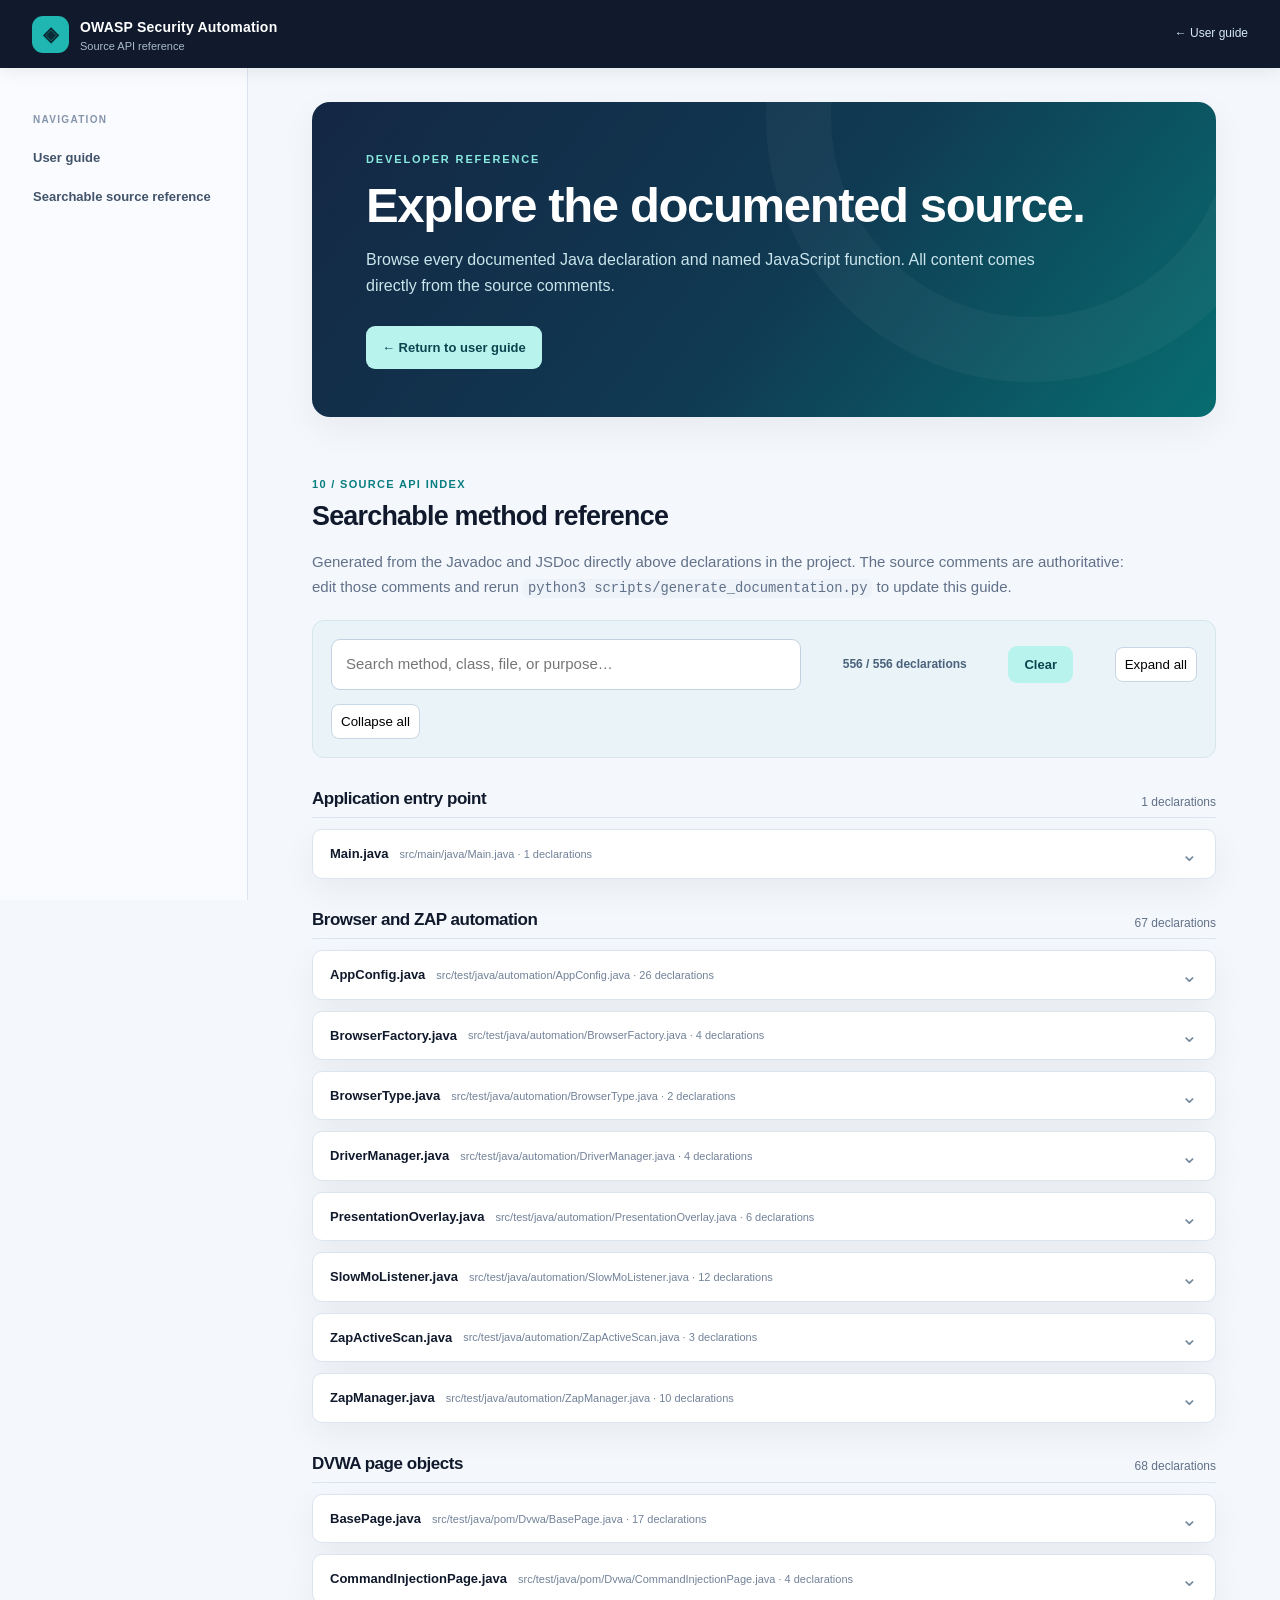
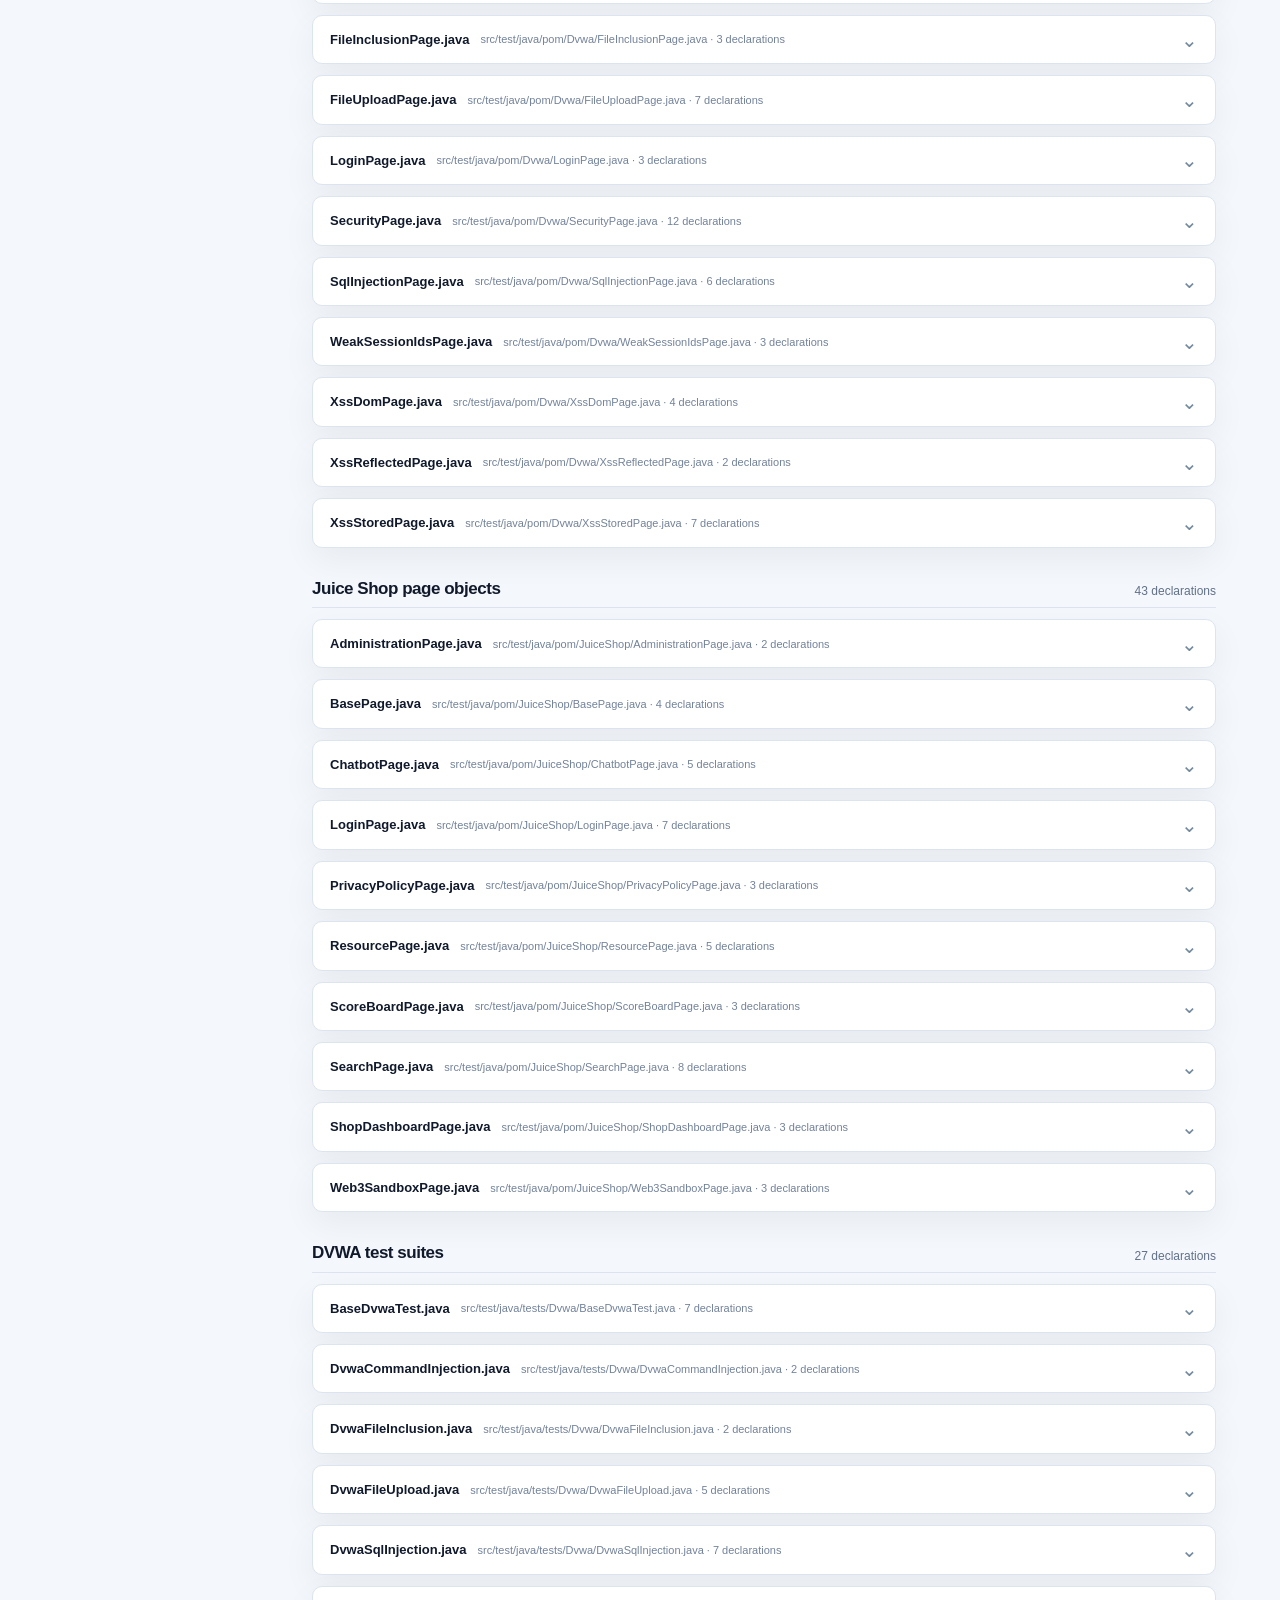
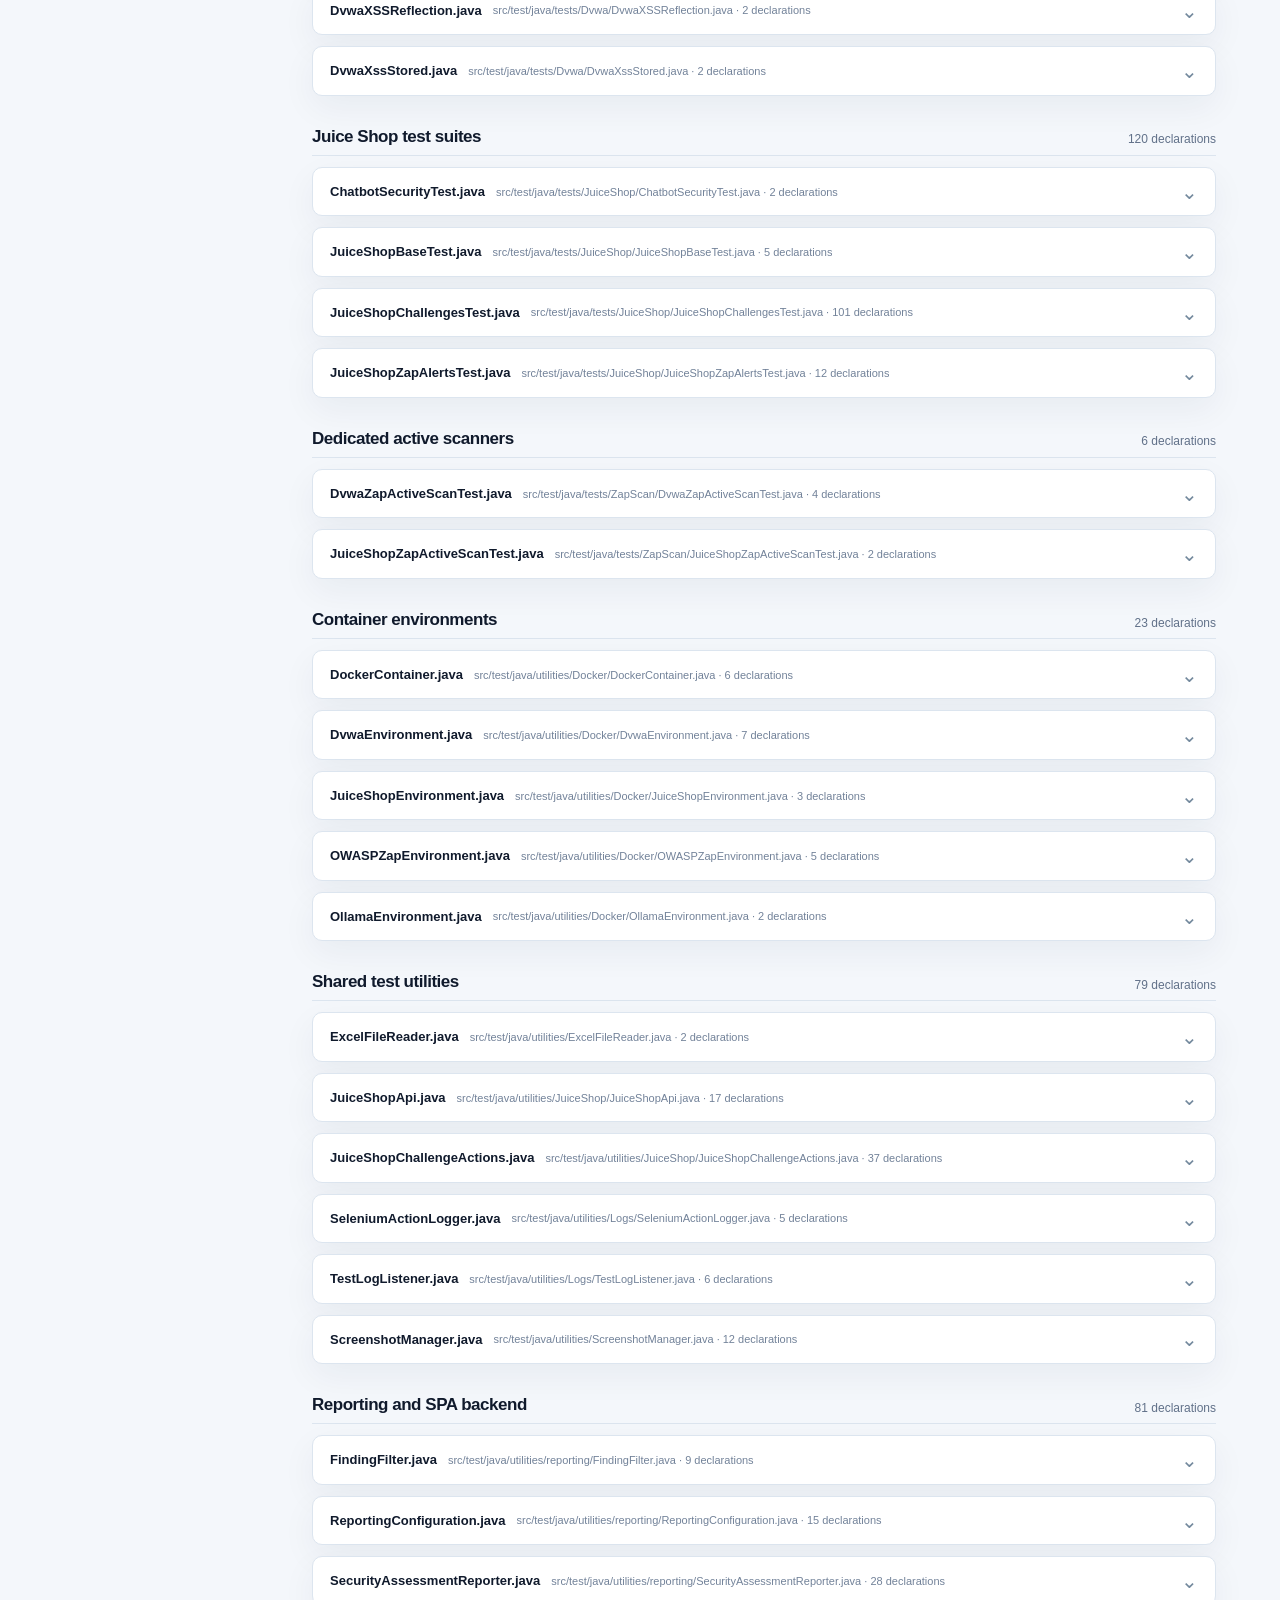
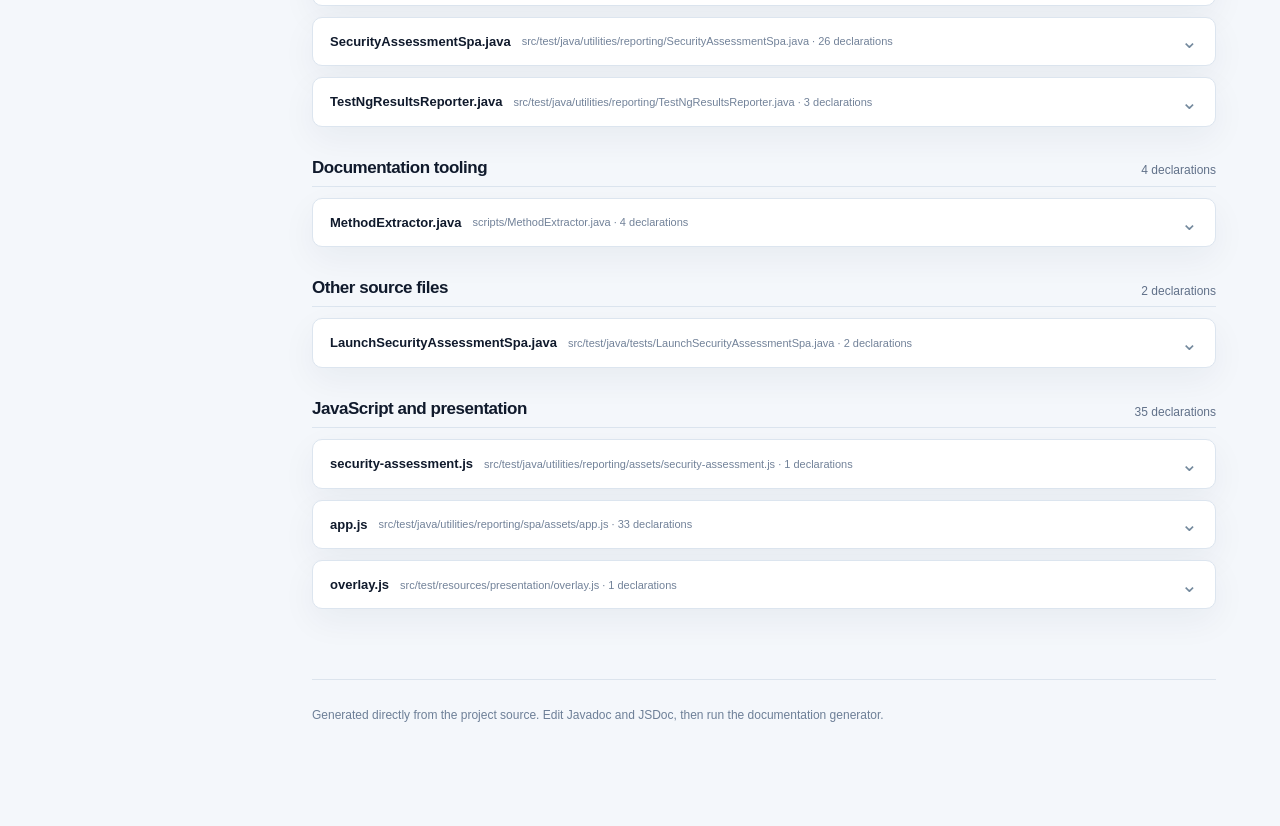
==== commit 1f7335d8: "Updated/Reverted the README.md" ====
--- a/docs/api.html
+++ b/docs/api.html
@@ -21,7 +21,7 @@
 <p class="section-intro">Generated from the Javadoc and JSDoc directly above declarations in the project. The source comments are authoritative: edit those comments and rerun <code>python3 scripts/generate_documentation.py</code> to update this guide.</p>
 <div class="reference-intro">
 <input type="search" id="methodSearch" class="ref-search" aria-label="Search methods, classes, and descriptions" placeholder="Search method, class, file, or purpose…">
-<span id="methodCount" class="ref-count">553 / 553 declarations</span>
+<span id="methodCount" class="ref-count">556 / 556 declarations</span>
 <button type="button" class="action" id="clearSearch" style="border:0;cursor:pointer">Clear</button>
 <button type="button" id="expandAll" style="padding:9px;border:1px solid #c8d7e4;border-radius:8px;background:white;cursor:pointer">Expand all</button>
 <button type="button" id="collapseAll" style="padding:9px;border:1px solid #c8d7e4;border-radius:8px;background:white;cursor:pointer">Collapse all</button>
@@ -278,7 +278,7 @@
 <div class="method-foot"><span>ZapManager</span><a href="../src/test/java/automation/ZapManager.java" title="Open source file">src/test/java/automation/ZapManager.java · line 102</a></div></article>
 </div></details>
 </div>
-<div class="ref-section"><div class="ref-section-heading"><h3>DVWA page objects</h3><span>65 declarations</span></div>
+<div class="ref-section"><div class="ref-section-heading"><h3>DVWA page objects</h3><span>68 declarations</span></div>
 <details class="source-group" id="file-156564247697"><summary><span class="source-title">BasePage.java</span><span class="source-meta">src/test/java/pom/Dvwa/BasePage.java · 17 declarations</span><span class="chevron" aria-hidden="true">⌄</span></summary><div class="method-stack">
 <p class="method-source-info">DVWA page object exposing Selenium interactions for the base module.</p>
 <article class="method-entry" id="java-d142d8bb9bf9c8e" data-search="src/test/java/pom/dvwa/basepage.java basepage &lt;init&gt; basepage.basepage(webdriver driver) creates the base page component and initializes the dependencies required by its methods. &lt;p&gt;creates a base page instance and initializes its dependencies.&lt;/p&gt; @param driver the selenium webdriver controlling the application browser"><div class="method-header"><code>BasePage.BasePage(WebDriver driver)</code><span class="method-type">Constructor</span></div><p class="method-desc">Creates the base page component and initializes the dependencies required by its methods.</p>
@@ -360,34 +360,44 @@
 <article class="method-entry" id="java-a3d220989cd2ab4" data-search="src/test/java/pom/dvwa/fileinclusionpage.java fileinclusionpage inclusionresult fileinclusionpage.inclusionresult() : inclusionresult distinguishes included php diagnostic output from explicit rejection and empty results. empty/ambiguous output must not be treated as proof that file inclusion was blocked. @return observed inclusion result"><div class="method-header"><code>FileInclusionPage.inclusionResult() : InclusionResult</code><span class="method-type">Java method</span></div><p class="method-desc">Distinguishes included PHP diagnostic output from explicit rejection and empty results.</p>
 <p class="method-desc-more">Empty/ambiguous output must not be treated as proof that file inclusion was blocked.</p>
 <dl class="method-doc-tags"><div><dt>@return</dt><dd>observed inclusion result</dd></div></dl>
-<div class="method-foot"><span>FileInclusionPage</span><a href="../src/test/java/pom/Dvwa/FileInclusionPage.java" title="Open source file">src/test/java/pom/Dvwa/FileInclusionPage.java · line 48</a></div></article>
+<div class="method-foot"><span>FileInclusionPage</span><a href="../src/test/java/pom/Dvwa/FileInclusionPage.java" title="Open source file">src/test/java/pom/Dvwa/FileInclusionPage.java · line 49</a></div></article>
 <article class="method-entry" id="java-9a2185c7a528e03" data-search="src/test/java/pom/dvwa/fileinclusionpage.java fileinclusionpage requestlocalinformationpage fileinclusionpage.requestlocalinformationpage(string baseurl, securitypage.securitylevel level) : void requests dvwa&#x27;s own benign php-information page using a mode-appropriate relative path. the medium probe checks whether path-filtering normalizes traversal before or after filtering. no operating-system files, credentials, or external urls are requested. @param baseurl dvwa application&#x27;s base url @param level current dvwa security mode"><div class="method-header"><code>FileInclusionPage.requestLocalInformationPage(String baseUrl, SecurityPage.SecurityLevel level) : void</code><span class="method-type">Java method</span></div><p class="method-desc">Requests DVWA&#x27;s own benign PHP-information page using a mode-appropriate relative path.</p>
 <p class="method-desc-more">The Medium probe checks whether path-filtering normalizes traversal before or after filtering.</p>
 <p class="method-desc-more">No operating-system files, credentials, or external URLs are requested.</p>
 <dl class="method-doc-tags"><div><dt>@param baseUrl</dt><dd>DVWA application&#x27;s base URL</dd></div><div><dt>@param level</dt><dd>current DVWA security mode</dd></div></dl>
 <div class="method-foot"><span>FileInclusionPage</span><a href="../src/test/java/pom/Dvwa/FileInclusionPage.java" title="Open source file">src/test/java/pom/Dvwa/FileInclusionPage.java · line 32</a></div></article>
 </div></details>
-<details class="source-group" id="file-54232e009466"><summary><span class="source-title">FileUploadPage.java</span><span class="source-meta">src/test/java/pom/Dvwa/FileUploadPage.java · 4 declarations</span><span class="chevron" aria-hidden="true">⌄</span></summary><div class="method-stack">
+<details class="source-group" id="file-54232e009466"><summary><span class="source-title">FileUploadPage.java</span><span class="source-meta">src/test/java/pom/Dvwa/FileUploadPage.java · 7 declarations</span><span class="chevron" aria-hidden="true">⌄</span></summary><div class="method-stack">
 <p class="method-source-info">Encapsulates DVWA&#x27;s upload form and verifies the completed server response.</p>
 <article class="method-entry" id="java-e4dfe034d0cf101" data-search="src/test/java/pom/dvwa/fileuploadpage.java fileuploadpage &lt;init&gt; fileuploadpage.fileuploadpage(webdriver driver) creates the dvwa file upload page object. @param driver active dvwa browser"><div class="method-header"><code>FileUploadPage.FileUploadPage(WebDriver driver)</code><span class="method-type">Constructor</span></div><p class="method-desc">Creates the DVWA file upload page object.</p>
 <dl class="method-doc-tags"><div><dt>@param driver</dt><dd>active DVWA browser</dd></div></dl>
-<div class="method-foot"><span>FileUploadPage</span><a href="../src/test/java/pom/Dvwa/FileUploadPage.java" title="Open source file">src/test/java/pom/Dvwa/FileUploadPage.java · line 24</a></div></article>
-<article class="method-entry" id="java-a156d77478ea2ba" data-search="src/test/java/pom/dvwa/fileuploadpage.java fileuploadpage nonimageuploadaccepted fileuploadpage.nonimageuploadaccepted(string filename) : boolean determines whether dvwa confirms that the submitted non-image file was stored. accepts the original dvwa 1.9 typo &quot;succesfully&quot; as well as &quot;successfully&quot;. rejection is accepted only when dvwa explicitly says that the file type is unsupported. an ambiguous response raises an automation error instead of being reported as a secure result. @param filename expected uploaded test file basename @return true for a confirmed upload; false for an explicit file-type rejection"><div class="method-header"><code>FileUploadPage.nonImageUploadAccepted(String fileName) : boolean</code><span class="method-type">Java method</span></div><p class="method-desc">Determines whether DVWA confirms that the submitted non-image file was stored.</p>
-<p class="method-desc-more">Accepts the original DVWA 1.9 typo &quot;succesfully&quot; as well as &quot;successfully&quot;.</p>
-<p class="method-desc-more">Rejection is accepted only when DVWA explicitly says that the file type</p>
-<p class="method-desc-more">is unsupported. An ambiguous response raises an automation error instead</p>
-<p class="method-desc-more">of being reported as a secure result.</p>
-<dl class="method-doc-tags"><div><dt>@param fileName</dt><dd>expected uploaded test file basename</dd></div><div><dt>@return</dt><dd>true for a confirmed upload; false for an explicit file-type rejection</dd></div></dl>
-<div class="method-foot"><span>FileUploadPage</span><a href="../src/test/java/pom/Dvwa/FileUploadPage.java" title="Open source file">src/test/java/pom/Dvwa/FileUploadPage.java · line 83</a></div></article>
+<div class="method-foot"><span>FileUploadPage</span><a href="../src/test/java/pom/Dvwa/FileUploadPage.java" title="Open source file">src/test/java/pom/Dvwa/FileUploadPage.java · line 43</a></div></article>
+<article class="method-entry" id="java-29bd61cfe82b1b4" data-search="src/test/java/pom/dvwa/fileuploadpage.java fileuploadpage downloadstoredupload fileuploadpage.downloadstoredupload() : byte[] retrieves the file dvwa confirmed storing, through the same zap proxy used by selenium. this only downloads an uploaded file for inspection and never executes its contents. @return bytes served by the dvwa uploaded-file endpoint"><div class="method-header"><code>FileUploadPage.downloadStoredUpload() : byte[]</code><span class="method-type">Java method</span></div><p class="method-desc">Retrieves the file DVWA confirmed storing, through the same ZAP proxy used by Selenium.</p>
+<p class="method-desc-more">This only downloads an uploaded file for inspection and never executes its contents.</p>
+<dl class="method-doc-tags"><div><dt>@return</dt><dd>bytes served by the DVWA uploaded-file endpoint</dd></div></dl>
+<div class="method-foot"><span>FileUploadPage</span><a href="../src/test/java/pom/Dvwa/FileUploadPage.java" title="Open source file">src/test/java/pom/Dvwa/FileUploadPage.java · line 116</a></div></article>
+<article class="method-entry" id="java-1fc35a5b693cf42" data-search="src/test/java/pom/dvwa/fileuploadpage.java fileuploadpage hasuploadsuccesstext fileuploadpage.hasuploadsuccesstext(string response) : boolean recognizes both the standard success wording and dvwa 1.9&#x27;s misspelling. @param response page source normalized to lowercase @return whether the response contains the server upload-success message"><div class="method-header"><code>FileUploadPage.hasUploadSuccessText(String response) : boolean</code><span class="method-type">Java method</span></div><p class="method-desc">Recognizes both the standard success wording and DVWA 1.9&#x27;s misspelling.</p>
+<dl class="method-doc-tags"><div><dt>@param response</dt><dd>page source normalized to lowercase</dd></div><div><dt>@return</dt><dd>whether the response contains the server upload-success message</dd></div></dl>
+<div class="method-foot"><span>FileUploadPage</span><a href="../src/test/java/pom/Dvwa/FileUploadPage.java" title="Open source file">src/test/java/pom/Dvwa/FileUploadPage.java · line 173</a></div></article>
+<article class="method-entry" id="java-a156d77478ea2ba" data-search="src/test/java/pom/dvwa/fileuploadpage.java fileuploadpage nonimageuploadaccepted fileuploadpage.nonimageuploadaccepted(string filename) : boolean determines whether dvwa confirmed storing the submitted file. recognizes either success-message spelling and both long and short upload rejection messages. the accepted file may have a server-generated name. an ambiguous response raises an automation error, not a passing result. @param filename local basename supplied by the testng test @return true for a confirmed upload, false for an explicit rejection"><div class="method-header"><code>FileUploadPage.nonImageUploadAccepted(String fileName) : boolean</code><span class="method-type">Java method</span></div><p class="method-desc">Determines whether DVWA confirmed storing the submitted file.</p>
+<p class="method-desc-more">Recognizes either success-message spelling and both long and short upload</p>
+<p class="method-desc-more">rejection messages. The accepted file may have a server-generated name.</p>
+<p class="method-desc-more">An ambiguous response raises an automation error, not a passing result.</p>
+<dl class="method-doc-tags"><div><dt>@param fileName</dt><dd>local basename supplied by the TestNG test</dd></div><div><dt>@return</dt><dd>true for a confirmed upload, false for an explicit rejection</dd></div></dl>
+<div class="method-foot"><span>FileUploadPage</span><a href="../src/test/java/pom/Dvwa/FileUploadPage.java" title="Open source file">src/test/java/pom/Dvwa/FileUploadPage.java · line 154</a></div></article>
 <article class="method-entry" id="java-f735b2aa598e3fa" data-search="src/test/java/pom/dvwa/fileuploadpage.java fileuploadpage open fileuploadpage.open(string baseurl) : void opens the upload exercise and waits for the file input to be present. @param baseurl root url of the running dvwa application"><div class="method-header"><code>FileUploadPage.open(String baseUrl) : void</code><span class="method-type">Java method</span></div><p class="method-desc">Opens the upload exercise and waits for the file input to be present.</p>
 <dl class="method-doc-tags"><div><dt>@param baseUrl</dt><dd>root URL of the running DVWA application</dd></div></dl>
-<div class="method-foot"><span>FileUploadPage</span><a href="../src/test/java/pom/Dvwa/FileUploadPage.java" title="Open source file">src/test/java/pom/Dvwa/FileUploadPage.java · line 30</a></div></article>
-<article class="method-entry" id="java-7fec28e52d2d631" data-search="src/test/java/pom/dvwa/fileuploadpage.java fileuploadpage submitfile fileuploadpage.submitfile(path file) : void uploads the supplied local file and waits for dvwa&#x27;s post response. a browser click can return before the response page is available, so the wait examines fresh page source on each poll rather than holding a webelement across navigation. no javascript execution is required. @param file harmless local test file supplied by the testng test"><div class="method-header"><code>FileUploadPage.submitFile(Path file) : void</code><span class="method-type">Java method</span></div><p class="method-desc">Uploads the supplied local file and waits for DVWA&#x27;s POST response.</p>
+<div class="method-foot"><span>FileUploadPage</span><a href="../src/test/java/pom/Dvwa/FileUploadPage.java" title="Open source file">src/test/java/pom/Dvwa/FileUploadPage.java · line 49</a></div></article>
+<article class="method-entry" id="java-b1cf3180fc6242b" data-search="src/test/java/pom/dvwa/fileuploadpage.java fileuploadpage storedfilename fileuploadpage.storedfilename(string response) : string reads the actual stored filename from dvwa&#x27;s own upload confirmation. impossible may assign a generated name instead of retaining the local filename. @param response html response containing the upload status @return stored basename, or null if dvwa did not report a stored file"><div class="method-header"><code>FileUploadPage.storedFileName(String response) : String</code><span class="method-type">Java method</span></div><p class="method-desc">Reads the actual stored filename from DVWA&#x27;s own upload confirmation.</p>
+<p class="method-desc-more">Impossible may assign a generated name instead of retaining the local filename.</p>
+<dl class="method-doc-tags"><div><dt>@param response</dt><dd>HTML response containing the upload status</dd></div><div><dt>@return</dt><dd>stored basename, or null if DVWA did not report a stored file</dd></div></dl>
+<div class="method-foot"><span>FileUploadPage</span><a href="../src/test/java/pom/Dvwa/FileUploadPage.java" title="Open source file">src/test/java/pom/Dvwa/FileUploadPage.java · line 184</a></div></article>
+<article class="method-entry" id="java-a649f576316181d" data-search="src/test/java/pom/dvwa/fileuploadpage.java fileuploadpage submitfile fileuploadpage.submitfile(path file) : uploadresult uploads the supplied local file and waits for dvwa&#x27;s post response. a browser click can return before the response page is available, so the wait examines fresh page source on each poll rather than holding a webelement across navigation. no javascript execution is required. @param file harmless local test file supplied by the testng test @return confirmed upload decision and a short server response excerpt"><div class="method-header"><code>FileUploadPage.submitFile(Path file) : UploadResult</code><span class="method-type">Java method</span></div><p class="method-desc">Uploads the supplied local file and waits for DVWA&#x27;s POST response.</p>
 <p class="method-desc-more">A browser click can return before the response page is available, so</p>
 <p class="method-desc-more">the wait examines fresh page source on each poll rather than holding</p>
 <p class="method-desc-more">a WebElement across navigation. No JavaScript execution is required.</p>
-<dl class="method-doc-tags"><div><dt>@param file</dt><dd>harmless local test file supplied by the TestNG test</dd></div></dl>
-<div class="method-foot"><span>FileUploadPage</span><a href="../src/test/java/pom/Dvwa/FileUploadPage.java" title="Open source file">src/test/java/pom/Dvwa/FileUploadPage.java · line 44</a></div></article>
+<dl class="method-doc-tags"><div><dt>@param file</dt><dd>harmless local test file supplied by the TestNG test</dd></div><div><dt>@return</dt><dd>confirmed upload decision and a short server response excerpt</dd></div></dl>
+<div class="method-foot"><span>FileUploadPage</span><a href="../src/test/java/pom/Dvwa/FileUploadPage.java" title="Open source file">src/test/java/pom/Dvwa/FileUploadPage.java · line 67</a></div></article>
 </div></details>
 <details class="source-group" id="file-b71f325b57cf"><summary><span class="source-title">LoginPage.java</span><span class="source-meta">src/test/java/pom/Dvwa/LoginPage.java · 3 declarations</span><span class="chevron" aria-hidden="true">⌄</span></summary><div class="method-stack">
 <p class="method-source-info">DVWA page object exposing Selenium interactions for the login module.</p>
@@ -704,7 +714,7 @@
 <div class="method-foot"><span>Web3SandboxPage</span><a href="../src/test/java/pom/JuiceShop/Web3SandboxPage.java" title="Open source file">src/test/java/pom/JuiceShop/Web3SandboxPage.java · line 35</a></div></article>
 </div></details>
 </div>
-<div class="ref-section"><div class="ref-section-heading"><h3>DVWA test suites</h3><span>30 declarations</span></div>
+<div class="ref-section"><div class="ref-section-heading"><h3>DVWA test suites</h3><span>27 declarations</span></div>
 <details class="source-group" id="file-7d69d1073952"><summary><span class="source-title">BaseDvwaTest.java</span><span class="source-meta">src/test/java/tests/Dvwa/BaseDvwaTest.java · 7 declarations</span><span class="chevron" aria-hidden="true">⌄</span></summary><div class="method-stack">
 <p class="method-source-info">Provides shared TestNG suite setup and teardown for the Docker-based DVWA tests, including database initialization and ZAP reporting.</p>
 <article class="method-entry" id="java-657795d9771d8f7" data-search="src/test/java/tests/dvwa/basedvwatest.java basedvwatest closebrowser basedvwatest.closebrowser() : void testng method teardown: closes the current zap-proxied browser. "><div class="method-header"><code>BaseDvwaTest.closeBrowser() : void</code><span class="method-type">Java method</span></div><p class="method-desc">TestNG method teardown: closes the current ZAP-proxied browser.</p>
@@ -748,14 +758,26 @@
 <dl class="method-doc-tags"><div><dt>@return</dt><dd>one independent invocation per mode</dd></div></dl>
 <div class="method-foot"><span>DvwaFileInclusion</span><a href="../src/test/java/tests/Dvwa/DvwaFileInclusion.java" title="Open source file">src/test/java/tests/Dvwa/DvwaFileInclusion.java · line 22</a></div></article>
 </div></details>
-<details class="source-group" id="file-f722726e9d60"><summary><span class="source-title">DvwaFileUpload.java</span><span class="source-meta">src/test/java/tests/Dvwa/DvwaFileUpload.java · 2 declarations</span><span class="chevron" aria-hidden="true">⌄</span></summary><div class="method-stack">
-<p class="method-source-info">Tests whether DVWA accepts an ordinary text file where it expects an image.</p>
-<article class="method-entry" id="java-31c5e8ed4b85efd" data-search="src/test/java/tests/dvwa/dvwafileupload.java dvwafileupload nonimageuploadisrejected dvwafileupload.nonimageuploadisrejected(securitypage.securitylevel level) : void fails when a non-image text file is confirmed stored by the dvwa upload endpoint. @param level dvwa security level to assess"><div class="method-header"><code>DvwaFileUpload.nonImageUploadIsRejected(SecurityPage.SecurityLevel level) : void</code><span class="method-type">Java method</span></div><p class="method-desc">Fails when a non-image text file is confirmed stored by the DVWA upload endpoint.</p>
-<dl class="method-doc-tags"><div><dt>@param level</dt><dd>DVWA security level to assess</dd></div></dl>
-<div class="method-foot"><span>DvwaFileUpload</span><a href="../src/test/java/tests/Dvwa/DvwaFileUpload.java" title="Open source file">src/test/java/tests/Dvwa/DvwaFileUpload.java · line 36</a></div></article>
-<article class="method-entry" id="java-55975e257a9e569" data-search="src/test/java/tests/dvwa/dvwafileupload.java dvwafileupload securitymodes dvwafileupload.securitymodes() : object[][] enumerates the four dvwa security modes. @return one independent invocation per mode"><div class="method-header"><code>DvwaFileUpload.securityModes() : Object[][]</code><span class="method-type">Java method</span></div><p class="method-desc">Enumerates the four DVWA security modes.</p>
-<dl class="method-doc-tags"><div><dt>@return</dt><dd>one independent invocation per mode</dd></div></dl>
-<div class="method-foot"><span>DvwaFileUpload</span><a href="../src/test/java/tests/Dvwa/DvwaFileUpload.java" title="Open source file">src/test/java/tests/Dvwa/DvwaFileUpload.java · line 26</a></div></article>
+<details class="source-group" id="file-f722726e9d60"><summary><span class="source-title">DvwaFileUpload.java</span><span class="source-meta">src/test/java/tests/Dvwa/DvwaFileUpload.java · 5 declarations</span><span class="chevron" aria-hidden="true">⌄</span></summary><div class="method-stack">
+<p class="method-source-info">Evaluates DVWA file-upload validation using a dedicated Excel workbook.</p>
+<article class="method-entry" id="java-79eff9d84c20aab" data-search="src/test/java/tests/dvwa/dvwafileupload.java dvwafileupload createtemporaryfile dvwafileupload.createtemporaryfile(uploadcase probe) : path materializes workbook payload content in a uniquely named temporary file for browser upload. @param probe the workbook case containing the file content and extension @return the temporary file to submit through selenium"><div class="method-header"><code>DvwaFileUpload.createTemporaryFile(UploadCase probe) : Path</code><span class="method-type">Java method</span></div><p class="method-desc">Materializes workbook payload content in a uniquely named temporary file for browser upload.</p>
+<dl class="method-doc-tags"><div><dt>@param probe</dt><dd>the workbook case containing the file content and extension</dd></div><div><dt>@return</dt><dd>the temporary file to submit through Selenium</dd></div></dl>
+<div class="method-foot"><span>DvwaFileUpload</span><a href="../src/test/java/tests/Dvwa/DvwaFileUpload.java" title="Open source file">src/test/java/tests/Dvwa/DvwaFileUpload.java · line 118</a></div></article>
+<article class="method-entry" id="java-5b7b95291109801" data-search="src/test/java/tests/dvwa/dvwafileupload.java dvwafileupload fileuploadcases dvwafileupload.fileuploadcases() : object[][] reads the workbook from the same project data directory used by the existing dvwa tests, then expands each case across its selected security modes. @return testng parameter rows of security level and workbook case"><div class="method-header"><code>DvwaFileUpload.fileUploadCases() : Object[][]</code><span class="method-type">Java method</span></div><p class="method-desc">Reads the workbook from the same project data directory used by the existing DVWA tests,</p>
+<p class="method-desc-more">then expands each case across its selected security modes.</p>
+<dl class="method-doc-tags"><div><dt>@return</dt><dd>TestNG parameter rows of security level and workbook case</dd></div></dl>
+<div class="method-foot"><span>DvwaFileUpload</span><a href="../src/test/java/tests/Dvwa/DvwaFileUpload.java" title="Open source file">src/test/java/tests/Dvwa/DvwaFileUpload.java · line 57</a></div></article>
+<article class="method-entry" id="java-7e6213fd667cbd9" data-search="src/test/java/tests/dvwa/dvwafileupload.java dvwafileupload fileuploadvalidation dvwafileupload.fileuploadvalidation(securitypage.securitylevel level, uploadcase probe) : void uploads one workbook-defined file and fails if dvwa stores invalid non-image content. a legitimate image control is expected to be accepted at every security level. @param level the currently assessed dvwa security mode @param probe the selected workbook test case"><div class="method-header"><code>DvwaFileUpload.fileUploadValidation(SecurityPage.SecurityLevel level, UploadCase probe) : void</code><span class="method-type">Java method</span></div><p class="method-desc">Uploads one workbook-defined file and fails if DVWA stores invalid non-image content.</p>
+<p class="method-desc-more">A legitimate image control is expected to be accepted at every security level.</p>
+<dl class="method-doc-tags"><div><dt>@param level</dt><dd>the currently assessed DVWA security mode</dd></div><div><dt>@param probe</dt><dd>the selected workbook test case</dd></div></dl>
+<div class="method-foot"><span>DvwaFileUpload</span><a href="../src/test/java/tests/Dvwa/DvwaFileUpload.java" title="Open source file">src/test/java/tests/Dvwa/DvwaFileUpload.java · line 77</a></div></article>
+<article class="method-entry" id="java-0fca303532ea6b0" data-search="src/test/java/tests/dvwa/dvwafileupload.java dvwafileupload readcases dvwafileupload.readcases() : list&lt;uploadcase&gt; loads cases from the established src/test/java/data workbook directory using the shared reader. the workbook begins with: case_id, levels, extension, encoding, payload, kind. @return validated test cases from the excel workbook"><div class="method-header"><code>DvwaFileUpload.readCases() : List&lt;UploadCase&gt;</code><span class="method-type">Java method</span></div><p class="method-desc">Loads cases from the established src/test/java/data workbook directory using the shared reader.</p>
+<p class="method-desc-more">The workbook begins with: case_id, levels, extension, encoding, payload, kind.</p>
+<dl class="method-doc-tags"><div><dt>@return</dt><dd>validated test cases from the Excel workbook</dd></div></dl>
+<div class="method-foot"><span>DvwaFileUpload</span><a href="../src/test/java/tests/Dvwa/DvwaFileUpload.java" title="Open source file">src/test/java/tests/Dvwa/DvwaFileUpload.java · line 139</a></div></article>
+<article class="method-entry" id="java-e359ac51153aa61" data-search="src/test/java/tests/dvwa/dvwafileupload.java dvwafileupload.uploadcase tostring dvwafileupload.uploadcase.tostring() : string returns a concise test-case name for testng and screenshot filenames. @return the case identifier"><div class="method-header"><code>DvwaFileUpload.UploadCase.toString() : String</code><span class="method-type">Java method</span></div><p class="method-desc">Returns a concise test-case name for TestNG and screenshot filenames.</p>
+<dl class="method-doc-tags"><div><dt>@return</dt><dd>the case identifier</dd></div></dl>
+<div class="method-foot"><span>DvwaFileUpload.UploadCase</span><a href="../src/test/java/tests/Dvwa/DvwaFileUpload.java" title="Open source file">src/test/java/tests/Dvwa/DvwaFileUpload.java · line 48</a></div></article>
 </div></details>
 <details class="source-group" id="file-f8395455a081"><summary><span class="source-title">DvwaSqlInjection.java</span><span class="source-meta">src/test/java/tests/Dvwa/DvwaSqlInjection.java · 7 declarations</span><span class="chevron" aria-hidden="true">⌄</span></summary><div class="method-stack">
 <p class="method-source-info">TestNG test class for the dvwa sql injection scenarios within the Docker security lab.</p>
@@ -781,21 +803,6 @@
 <dl class="method-doc-tags"><div><dt>@param driver</dt><dd>the Selenium WebDriver controlling the application browser</dd></div><div><dt>@param payload</dt><dd>the test input submitted to the intentionally vulnerable lab application</dd></div><div><dt>@return</dt><dd>the SQL injection probe response, parsed rows, and associated signals</dd></div></dl>
 <div class="method-foot"><span>DvwaSqlInjection</span><a href="../src/test/java/tests/Dvwa/DvwaSqlInjection.java" title="Open source file">src/test/java/tests/Dvwa/DvwaSqlInjection.java · line 179</a></div></article>
 </div></details>
-<details class="source-group" id="file-7f3826876fb4"><summary><span class="source-title">DvwaWeakSessionIds.java</span><span class="source-meta">src/test/java/tests/Dvwa/DvwaWeakSessionIds.java · 4 declarations</span><span class="chevron" aria-hidden="true">⌄</span></summary><div class="method-stack">
-<p class="method-source-info">Examines DVWA&#x27;s generated lab session IDs for duplication or known predictable sequences.</p>
-<article class="method-entry" id="java-3da289449410612" data-search="src/test/java/tests/dvwa/dvwaweaksessionids.java dvwaweaksessionids digest dvwaweaksessionids.digest(string algorithm, string value) : string computes a candidate digest of a simple counter to detect predictable session ids. @param algorithm digest algorithm used by a possible dvwa implementation @param value candidate sequential counter @return lowercase hexadecimal digest"><div class="method-header"><code>DvwaWeakSessionIds.digest(String algorithm, String value) : String</code><span class="method-type">Java method</span></div><p class="method-desc">Computes a candidate digest of a simple counter to detect predictable session IDs.</p>
-<dl class="method-doc-tags"><div><dt>@param algorithm</dt><dd>digest algorithm used by a possible DVWA implementation</dd></div><div><dt>@param value</dt><dd>candidate sequential counter</dd></div><div><dt>@return</dt><dd>lowercase hexadecimal digest</dd></div></dl>
-<div class="method-foot"><span>DvwaWeakSessionIds</span><a href="../src/test/java/tests/Dvwa/DvwaWeakSessionIds.java" title="Open source file">src/test/java/tests/Dvwa/DvwaWeakSessionIds.java · line 93</a></div></article>
-<article class="method-entry" id="java-53e3d9dbc26547e" data-search="src/test/java/tests/dvwa/dvwaweaksessionids.java dvwaweaksessionids haspredictablepattern dvwaweaksessionids.haspredictablepattern(list&lt;string&gt; tokens) : boolean identifies duplicate, sequential, timestamp-based, or small-counter hashed token generation. @param tokens tokens collected from the dvwa lab @return true if a readily predictable sequence is confirmed"><div class="method-header"><code>DvwaWeakSessionIds.hasPredictablePattern(List&lt;String&gt; tokens) : boolean</code><span class="method-type">Java method</span></div><p class="method-desc">Identifies duplicate, sequential, timestamp-based, or small-counter hashed token generation.</p>
-<dl class="method-doc-tags"><div><dt>@param tokens</dt><dd>tokens collected from the DVWA lab</dd></div><div><dt>@return</dt><dd>true if a readily predictable sequence is confirmed</dd></div></dl>
-<div class="method-foot"><span>DvwaWeakSessionIds</span><a href="../src/test/java/tests/Dvwa/DvwaWeakSessionIds.java" title="Open source file">src/test/java/tests/Dvwa/DvwaWeakSessionIds.java · line 62</a></div></article>
-<article class="method-entry" id="java-8f46e575e81920f" data-search="src/test/java/tests/dvwa/dvwaweaksessionids.java dvwaweaksessionids securitymodes dvwaweaksessionids.securitymodes() : object[][] provides all dvwa security levels as independent testng invocations. @return the low, medium, high, and impossible modes"><div class="method-header"><code>DvwaWeakSessionIds.securityModes() : Object[][]</code><span class="method-type">Java method</span></div><p class="method-desc">Provides all DVWA security levels as independent TestNG invocations.</p>
-<dl class="method-doc-tags"><div><dt>@return</dt><dd>the Low, Medium, High, and Impossible modes</dd></div></dl>
-<div class="method-foot"><span>DvwaWeakSessionIds</span><a href="../src/test/java/tests/Dvwa/DvwaWeakSessionIds.java" title="Open source file">src/test/java/tests/Dvwa/DvwaWeakSessionIds.java · line 30</a></div></article>
-<article class="method-entry" id="java-11eb7079221ed10" data-search="src/test/java/tests/dvwa/dvwaweaksessionids.java dvwaweaksessionids sessiontokensarenotpredictable dvwaweaksessionids.sessiontokensarenotpredictable(securitypage.securitylevel level) : void generates three session tokens and fails if they are duplicated or fit predictable patterns. @param level the dvwa security level being assessed"><div class="method-header"><code>DvwaWeakSessionIds.sessionTokensAreNotPredictable(SecurityPage.SecurityLevel level) : void</code><span class="method-type">Java method</span></div><p class="method-desc">Generates three session tokens and fails if they are duplicated or fit predictable patterns.</p>
-<dl class="method-doc-tags"><div><dt>@param level</dt><dd>the DVWA security level being assessed</dd></div></dl>
-<div class="method-foot"><span>DvwaWeakSessionIds</span><a href="../src/test/java/tests/Dvwa/DvwaWeakSessionIds.java" title="Open source file">src/test/java/tests/Dvwa/DvwaWeakSessionIds.java · line 40</a></div></article>
-</div></details>
 <details class="source-group" id="file-23182f3d44ed"><summary><span class="source-title">DvwaXSSReflection.java</span><span class="source-meta">src/test/java/tests/Dvwa/DvwaXSSReflection.java · 2 declarations</span><span class="chevron" aria-hidden="true">⌄</span></summary><div class="method-stack">
 <p class="method-source-info">TestNG test class for the dvwa xss reflection scenarios within the Docker security lab.</p>
 <article class="method-entry" id="java-f8cfa58c6721e88" data-search="src/test/java/tests/dvwa/dvwaxssreflection.java dvwaxssreflection xss_reflected dvwaxssreflection.xss_reflected(string levelstr, string payload) : void submits a reflected-xss payload to dvwa and checks the browser response at the selected security level. @param levelstr the dvwa security level name from the data provider @param payload the test input submitted to the intentionally vulnerable lab application"><div class="method-header"><code>DvwaXSSReflection.XSS_Reflected(String levelStr, String payload) : void</code><span class="method-type">Java method</span></div><p class="method-desc">Submits a reflected-XSS payload to DVWA and checks the browser response at the selected security level.</p>
@@ -804,15 +811,6 @@
 <article class="method-entry" id="java-bd2c9587e1462d6" data-search="src/test/java/tests/dvwa/dvwaxssreflection.java dvwaxssreflection getsecurityandpayloads dvwaxssreflection.getsecurityandpayloads() : object[][] builds the security-level and payload pairs for parameterized reflected-xss tests. @return the testng data-provider matrix; each row contains the parameters for one test invocation"><div class="method-header"><code>DvwaXSSReflection.getSecurityAndPayloads() : Object[][]</code><span class="method-type">Java method</span></div><p class="method-desc">Builds the security-level and payload pairs for parameterized reflected-XSS tests.</p>
 <dl class="method-doc-tags"><div><dt>@return</dt><dd>the TestNG data-provider matrix; each row contains the parameters for one test invocation</dd></div></dl>
 <div class="method-foot"><span>DvwaXSSReflection</span><a href="../src/test/java/tests/Dvwa/DvwaXSSReflection.java" title="Open source file">src/test/java/tests/Dvwa/DvwaXSSReflection.java · line 28</a></div></article>
-</div></details>
-<details class="source-group" id="file-6c186475d1d4"><summary><span class="source-title">DvwaXssDom.java</span><span class="source-meta">src/test/java/tests/Dvwa/DvwaXssDom.java · 2 declarations</span><span class="chevron" aria-hidden="true">⌄</span></summary><div class="method-stack">
-<p class="method-source-info">Tests DOM XSS by detecting a harmless browser-executed event marker.</p>
-<article class="method-entry" id="java-0818a4ec9612b0e" data-search="src/test/java/tests/dvwa/dvwaxssdom.java dvwaxssdom domxssisblocked dvwaxssdom.domxssisblocked(securitypage.securitylevel level) : void checks a harmless diagnostic probe and fails when the vulnerability is demonstrated. @param level the dvwa security level being assessed"><div class="method-header"><code>DvwaXssDom.domXssIsBlocked(SecurityPage.SecurityLevel level) : void</code><span class="method-type">Java method</span></div><p class="method-desc">Checks a harmless diagnostic probe and fails when the vulnerability is demonstrated.</p>
-<dl class="method-doc-tags"><div><dt>@param level</dt><dd>the DVWA security level being assessed</dd></div></dl>
-<div class="method-foot"><span>DvwaXssDom</span><a href="../src/test/java/tests/Dvwa/DvwaXssDom.java" title="Open source file">src/test/java/tests/Dvwa/DvwaXssDom.java · line 32</a></div></article>
-<article class="method-entry" id="java-02f7e15cf9b3046" data-search="src/test/java/tests/dvwa/dvwaxssdom.java dvwaxssdom securitymodes dvwaxssdom.securitymodes() : object[][] provides all dvwa security levels as independent testng invocations. @return the low, medium, high, and impossible modes"><div class="method-header"><code>DvwaXssDom.securityModes() : Object[][]</code><span class="method-type">Java method</span></div><p class="method-desc">Provides all DVWA security levels as independent TestNG invocations.</p>
-<dl class="method-doc-tags"><div><dt>@return</dt><dd>the Low, Medium, High, and Impossible modes</dd></div></dl>
-<div class="method-foot"><span>DvwaXssDom</span><a href="../src/test/java/tests/Dvwa/DvwaXssDom.java" title="Open source file">src/test/java/tests/Dvwa/DvwaXssDom.java · line 22</a></div></article>
 </div></details>
 <details class="source-group" id="file-145bfabb44bb"><summary><span class="source-title">DvwaXssStored.java</span><span class="source-meta">src/test/java/tests/Dvwa/DvwaXssStored.java · 2 declarations</span><span class="chevron" aria-hidden="true">⌄</span></summary><div class="method-stack">
 <p class="method-source-info">Tests harmless stored-XSS execution after verifying the entry was actually persisted.</p>
@@ -2119,9 +2117,9 @@
 <p class="method-desc-more"><p>Reads the scan status JSON separately from the findings file and represents missing files explicitly.</p></p>
 <dl class="method-doc-tags"><div><dt>@param target</dt><dd>the configured application/report target</dd></div><div><dt>@return</dt><dd>the active-scan status fields, or a missing/not-configured status</dd></div><div><dt>@throws IOException</dt><dd>if a required file or HTTP stream cannot be read or written</dd></div></dl>
 <div class="method-foot"><span>SecurityAssessmentSpa</span><a href="../src/test/java/utilities/reporting/SecurityAssessmentSpa.java" title="Open source file">src/test/java/utilities/reporting/SecurityAssessmentSpa.java · line 215</a></div></article>
-<article class="method-entry" id="java-c3187d7a126bc2a" data-search="src/test/java/utilities/reporting/securityassessmentspa.java securityassessmentspa loadscan securityassessmentspa.loadscan(target target, string filename) : map&lt;string, object&gt; parses a selected zap findings file, filtering each alert instance against the application origin and review rules. &lt;p&gt;filters alerts by the configured application origin and scope; the original report json is not modified.&lt;/p&gt; @param target the configured application/report target @param filename the zap findings json filename configured for the selected assessment mode @return the parsed and in-scope zap findings plus report metadata and excluded-instance count @throws ioexception if a required file or http stream cannot be read or written"><div class="method-header"><code>SecurityAssessmentSpa.loadScan(Target target, String fileName) : Map&lt;String, Object&gt;</code><span class="method-type">Java method</span></div><p class="method-desc">Parses a selected ZAP findings file, filtering each alert instance against the application origin and review rules.</p>
-<p class="method-desc-more"><p>Filters alerts by the configured application origin and scope; the original report JSON is not modified.</p></p>
-<dl class="method-doc-tags"><div><dt>@param target</dt><dd>the configured application/report target</dd></div><div><dt>@param fileName</dt><dd>the ZAP findings JSON filename configured for the selected assessment mode</dd></div><div><dt>@return</dt><dd>the parsed and in-scope ZAP findings plus report metadata and excluded-instance count</dd></div><div><dt>@throws IOException</dt><dd>if a required file or HTTP stream cannot be read or written</dd></div></dl>
+<article class="method-entry" id="java-c3187d7a126bc2a" data-search="src/test/java/utilities/reporting/securityassessmentspa.java securityassessmentspa loadscan securityassessmentspa.loadscan(target target, string filename) : map&lt;string, object&gt; parses a selected zap findings file, filtering each alert instance against the application origin and review rules. &lt;p&gt;separates out-of-scope alert instances from in-scope security findings without modifying the original zap json.&lt;/p&gt; @param target the configured application/report target @param filename the zap findings json filename configured for the selected assessment mode @return separately classified in-scope and out-of-scope zap observations with report metadata @throws ioexception if a required file or http stream cannot be read or written"><div class="method-header"><code>SecurityAssessmentSpa.loadScan(Target target, String fileName) : Map&lt;String, Object&gt;</code><span class="method-type">Java method</span></div><p class="method-desc">Parses a selected ZAP findings file, filtering each alert instance against the application origin and review rules.</p>
+<p class="method-desc-more"><p>Separates out-of-scope alert instances from in-scope security findings without modifying the original ZAP JSON.</p></p>
+<dl class="method-doc-tags"><div><dt>@param target</dt><dd>the configured application/report target</dd></div><div><dt>@param fileName</dt><dd>the ZAP findings JSON filename configured for the selected assessment mode</dd></div><div><dt>@return</dt><dd>separately classified in-scope and out-of-scope ZAP observations with report metadata</dd></div><div><dt>@throws IOException</dt><dd>if a required file or HTTP stream cannot be read or written</dd></div></dl>
 <div class="method-foot"><span>SecurityAssessmentSpa</span><a href="../src/test/java/utilities/reporting/SecurityAssessmentSpa.java" title="Open source file">src/test/java/utilities/reporting/SecurityAssessmentSpa.java · line 253</a></div></article>
 <article class="method-entry" id="java-f31eefb31ae980c" data-search="src/test/java/utilities/reporting/securityassessmentspa.java securityassessmentspa loadtests securityassessmentspa.loadtests(target target) : testdata loads testng csv rows and resolves matching screenshot evidence for the selected application. &lt;p&gt;associates testng csv entries and screenshot evidence without assuming ambiguous parameterized-test images belong to one run.&lt;/p&gt; @param target the configured application/report target @return the matching testng tests and screenshot references for one application @throws ioexception if a required file or http stream cannot be read or written"><div class="method-header"><code>SecurityAssessmentSpa.loadTests(Target target) : TestData</code><span class="method-type">Java method</span></div><p class="method-desc">Loads TestNG CSV rows and resolves matching screenshot evidence for the selected application.</p>
 <p class="method-desc-more"><p>Associates TestNG CSV entries and screenshot evidence without assuming ambiguous parameterized-test images belong to one run.</p></p>
@@ -2226,13 +2224,13 @@
 <div class="method-foot"><span>LaunchSecurityAssessmentSpa</span><a href="../src/test/java/tests/LaunchSecurityAssessmentSpa.java" title="Open source file">src/test/java/tests/LaunchSecurityAssessmentSpa.java · line 28</a></div></article>
 </div></details>
 </div>
-<div class="ref-section"><div class="ref-section-heading"><h3>JavaScript and presentation</h3><span>32 declarations</span></div>
+<div class="ref-section"><div class="ref-section-heading"><h3>JavaScript and presentation</h3><span>35 declarations</span></div>
 <details class="source-group" id="file-2bf220ec431f"><summary><span class="source-title">security-assessment.js</span><span class="source-meta">src/test/java/utilities/reporting/assets/security-assessment.js · 1 declarations</span><span class="chevron" aria-hidden="true">⌄</span></summary><div class="method-stack">
 <article class="method-entry" id="js-219a7a5a354d89c" data-search="src/test/java/utilities/reporting/assets/security-assessment.js  updatefindings updatefindings() applies the currently selected filter and updates the static html assessment findings list. "><div class="method-header"><code>updateFindings()</code><span class="method-type">JavaScript function</span></div><p class="method-desc">Applies the currently selected filter and updates the static HTML assessment findings list.</p>
 
 <div class="method-foot"><span>security-assessment</span><a href="../src/test/java/utilities/reporting/assets/security-assessment.js" title="Open source file">src/test/java/utilities/reporting/assets/security-assessment.js · line 13</a></div></article>
 </div></details>
-<details class="source-group" id="file-f18ea6aa2f81"><summary><span class="source-title">app.js</span><span class="source-meta">src/test/java/utilities/reporting/spa/assets/app.js · 30 declarations</span><span class="chevron" aria-hidden="true">⌄</span></summary><div class="method-stack">
+<details class="source-group" id="file-f18ea6aa2f81"><summary><span class="source-title">app.js</span><span class="source-meta">src/test/java/utilities/reporting/spa/assets/app.js · 33 declarations</span><span class="chevron" aria-hidden="true">⌄</span></summary><div class="method-stack">
 <article class="method-entry" id="js-9a18c23d9ee2ded" data-search="src/test/java/utilities/reporting/spa/assets/app.js  byid byid(id) returns the dom element with the supplied identifier. @param {string} id the dom element identifier @returns {htmlelement|null} the matching element, or null if none exists"><div class="method-header"><code>byId(id)</code><span class="method-type">JavaScript function</span></div><p class="method-desc">Returns the DOM element with the supplied identifier.</p>
 <dl class="method-doc-tags"><div><dt>@param {string}</dt><dd>id the DOM element identifier</dd></div><div><dt>@returns</dt><dd>{HTMLElement|null} the matching element, or null if none exists</dd></div></dl>
 <div class="method-foot"><span>app</span><a href="../src/test/java/utilities/reporting/spa/assets/app.js" title="Open source file">src/test/java/utilities/reporting/spa/assets/app.js · line 15</a></div></article>
@@ -2268,61 +2266,72 @@
 <div class="method-foot"><span>app</span><a href="../src/test/java/utilities/reporting/spa/assets/app.js" title="Open source file">src/test/java/utilities/reporting/spa/assets/app.js · line 133</a></div></article>
 <article class="method-entry" id="js-3924a5b5099f041" data-search="src/test/java/utilities/reporting/spa/assets/app.js  loadassessment loadassessment(targetid, preservemode = true) fetches the selected application assessment and its passive/active reports, preserving the mode on refresh. @param {string} targetid the configured application identifier ({@code juiceshop} or {@code dvwa}) @param {boolean} preservemode whether to preserve active/passive selection during refresh @returns {promise&lt;void&gt;} the computed result"><div class="method-header"><code>loadAssessment(targetId, preserveMode = true)</code><span class="method-type">JavaScript function</span></div><p class="method-desc">Fetches the selected application assessment and its passive/active reports, preserving the mode on refresh.</p>
 <dl class="method-doc-tags"><div><dt>@param {string}</dt><dd>targetId the configured application identifier (<code>juiceshop</code> or <code>dvwa</code>)</dd></div><div><dt>@param {boolean}</dt><dd>preserveMode whether to preserve active/passive selection during refresh</dd></div><div><dt>@returns</dt><dd>{Promise&lt;void&gt;} the computed result</dd></div></dl>
-<div class="method-foot"><span>app</span><a href="../src/test/java/utilities/reporting/spa/assets/app.js" title="Open source file">src/test/java/utilities/reporting/spa/assets/app.js · line 196</a></div></article>
+<div class="method-foot"><span>app</span><a href="../src/test/java/utilities/reporting/spa/assets/app.js" title="Open source file">src/test/java/utilities/reporting/spa/assets/app.js · line 214</a></div></article>
 <article class="method-entry" id="js-77ed955cea825e4" data-search="src/test/java/utilities/reporting/spa/assets/app.js  switchscan switchscan(mode) switches between saved passive and active results for the same application without running a scan. @param {&quot;active&quot;|&quot;passive&quot;} mode the saved scan mode to display, never a command to start scanning"><div class="method-header"><code>switchScan(mode)</code><span class="method-type">JavaScript function</span></div><p class="method-desc">Switches between saved passive and active results for the same application without running a scan.</p>
 <dl class="method-doc-tags"><div><dt>@param {&quot;active&quot;|&quot;passive&quot;}</dt><dd>mode the saved scan mode to display, never a command to start scanning</dd></div></dl>
-<div class="method-foot"><span>app</span><a href="../src/test/java/utilities/reporting/spa/assets/app.js" title="Open source file">src/test/java/utilities/reporting/spa/assets/app.js · line 230</a></div></article>
+<div class="method-foot"><span>app</span><a href="../src/test/java/utilities/reporting/spa/assets/app.js" title="Open source file">src/test/java/utilities/reporting/spa/assets/app.js · line 249</a></div></article>
 <article class="method-entry" id="js-e2dfcf530893227" data-search="src/test/java/utilities/reporting/spa/assets/app.js  renderassessment renderassessment() updates headings, the active/passive back control, report status, and all dashboard views. "><div class="method-header"><code>renderAssessment()</code><span class="method-type">JavaScript function</span></div><p class="method-desc">Updates headings, the active/passive back control, report status, and all dashboard views.</p>
 
-<div class="method-foot"><span>app</span><a href="../src/test/java/utilities/reporting/spa/assets/app.js" title="Open source file">src/test/java/utilities/reporting/spa/assets/app.js · line 244</a></div></article>
+<div class="method-foot"><span>app</span><a href="../src/test/java/utilities/reporting/spa/assets/app.js" title="Open source file">src/test/java/utilities/reporting/spa/assets/app.js · line 263</a></div></article>
 <article class="method-entry" id="js-d2c1982347682e4" data-search="src/test/java/utilities/reporting/spa/assets/app.js  showerror showerror(error) displays a user-readable spa loading or rendering error. @param {error|string} error the error whose message should be shown to the user"><div class="method-header"><code>showError(error)</code><span class="method-type">JavaScript function</span></div><p class="method-desc">Displays a user-readable SPA loading or rendering error.</p>
 <dl class="method-doc-tags"><div><dt>@param {Error|string}</dt><dd>error the error whose message should be shown to the user</dd></div></dl>
-<div class="method-foot"><span>app</span><a href="../src/test/java/utilities/reporting/spa/assets/app.js" title="Open source file">src/test/java/utilities/reporting/spa/assets/app.js · line 293</a></div></article>
-<article class="method-entry" id="js-888ba315548a661" data-search="src/test/java/utilities/reporting/spa/assets/app.js  showview showview(view) selects one of the overview, findings, tests, or evidence views. @param {string} view the target dashboard panel"><div class="method-header"><code>showView(view)</code><span class="method-type">JavaScript function</span></div><p class="method-desc">Selects one of the overview, findings, tests, or evidence views.</p>
+<div class="method-foot"><span>app</span><a href="../src/test/java/utilities/reporting/spa/assets/app.js" title="Open source file">src/test/java/utilities/reporting/spa/assets/app.js · line 316</a></div></article>
+<article class="method-entry" id="js-888ba315548a661" data-search="src/test/java/utilities/reporting/spa/assets/app.js  showview showview(view) selects one of the overview, findings, out-of-scope, tests, or evidence views. @param {string} view the target dashboard panel"><div class="method-header"><code>showView(view)</code><span class="method-type">JavaScript function</span></div><p class="method-desc">Selects one of the overview, findings, out-of-scope, tests, or evidence views.</p>
 <dl class="method-doc-tags"><div><dt>@param {string}</dt><dd>view the target dashboard panel</dd></div></dl>
-<div class="method-foot"><span>app</span><a href="../src/test/java/utilities/reporting/spa/assets/app.js" title="Open source file">src/test/java/utilities/reporting/spa/assets/app.js · line 304</a></div></article>
+<div class="method-foot"><span>app</span><a href="../src/test/java/utilities/reporting/spa/assets/app.js" title="Open source file">src/test/java/utilities/reporting/spa/assets/app.js · line 327</a></div></article>
 <article class="method-entry" id="js-e1a7792b2771622" data-search="src/test/java/utilities/reporting/spa/assets/app.js  badge badge(value, kind = value) builds a styled label describing severity, status, or triage. @param {any} value the value to compare or render @param {string} kind the style key for the badge @returns {htmlspanelement} the computed result"><div class="method-header"><code>badge(value, kind = value)</code><span class="method-type">JavaScript function</span></div><p class="method-desc">Builds a styled label describing severity, status, or triage.</p>
 <dl class="method-doc-tags"><div><dt>@param {any}</dt><dd>value the value to compare or render</dd></div><div><dt>@param {string}</dt><dd>kind the style key for the badge</dd></div><div><dt>@returns</dt><dd>{HTMLSpanElement} the computed result</dd></div></dl>
-<div class="method-foot"><span>app</span><a href="../src/test/java/utilities/reporting/spa/assets/app.js" title="Open source file">src/test/java/utilities/reporting/spa/assets/app.js · line 332</a></div></article>
+<div class="method-foot"><span>app</span><a href="../src/test/java/utilities/reporting/spa/assets/app.js" title="Open source file">src/test/java/utilities/reporting/spa/assets/app.js · line 356</a></div></article>
 <article class="method-entry" id="js-9a1cef3c71864b7" data-search="src/test/java/utilities/reporting/spa/assets/app.js  summarymetric summarymetric(label, value, caption, accent) creates a summary card for a count or report status. @param {string} label the visible ui label @param {any} value the value to compare or render @param {string} caption secondary explanatory text @param {string} accent the css accent color @returns {htmldivelement} the computed result"><div class="method-header"><code>summaryMetric(label, value, caption, accent)</code><span class="method-type">JavaScript function</span></div><p class="method-desc">Creates a summary card for a count or report status.</p>
 <dl class="method-doc-tags"><div><dt>@param {string}</dt><dd>label the visible UI label</dd></div><div><dt>@param {any}</dt><dd>value the value to compare or render</dd></div><div><dt>@param {string}</dt><dd>caption secondary explanatory text</dd></div><div><dt>@param {string}</dt><dd>accent the CSS accent color</dd></div><div><dt>@returns</dt><dd>{HTMLDivElement} the computed result</dd></div></dl>
-<div class="method-foot"><span>app</span><a href="../src/test/java/utilities/reporting/spa/assets/app.js" title="Open source file">src/test/java/utilities/reporting/spa/assets/app.js · line 346</a></div></article>
+<div class="method-foot"><span>app</span><a href="../src/test/java/utilities/reporting/spa/assets/app.js" title="Open source file">src/test/java/utilities/reporting/spa/assets/app.js · line 370</a></div></article>
 <article class="method-entry" id="js-4e7ac3592ea1c37" data-search="src/test/java/utilities/reporting/spa/assets/app.js  activescanmetric activescanmetric() creates the clickable status card that opens active findings within the selected application. @returns {htmlbuttonelement} the clickable scanner status card"><div class="method-header"><code>activeScanMetric()</code><span class="method-type">JavaScript function</span></div><p class="method-desc">Creates the clickable status card that opens active findings within the selected application.</p>
 <dl class="method-doc-tags"><div><dt>@returns</dt><dd>{HTMLButtonElement} the clickable scanner status card</dd></div></dl>
-<div class="method-foot"><span>app</span><a href="../src/test/java/utilities/reporting/spa/assets/app.js" title="Open source file">src/test/java/utilities/reporting/spa/assets/app.js · line 362</a></div></article>
+<div class="method-foot"><span>app</span><a href="../src/test/java/utilities/reporting/spa/assets/app.js" title="Open source file">src/test/java/utilities/reporting/spa/assets/app.js · line 386</a></div></article>
 <article class="method-entry" id="js-80c65b1dfdeed9f" data-search="src/test/java/utilities/reporting/spa/assets/app.js  groupfindings groupfindings(findings) groups alert instances by scanner plugin, name, and triage decision before sorting by severity. @param {object[]} findings the alert instances to group and sort @returns {array&lt;object&gt;} grouped alerts sorted by severity"><div class="method-header"><code>groupFindings(findings)</code><span class="method-type">JavaScript function</span></div><p class="method-desc">Groups alert instances by scanner plugin, name, and triage decision before sorting by severity.</p>
 <dl class="method-doc-tags"><div><dt>@param {Object[]}</dt><dd>findings the alert instances to group and sort</dd></div><div><dt>@returns</dt><dd>{Array&lt;Object&gt;} grouped alerts sorted by severity</dd></div></dl>
-<div class="method-foot"><span>app</span><a href="../src/test/java/utilities/reporting/spa/assets/app.js" title="Open source file">src/test/java/utilities/reporting/spa/assets/app.js · line 402</a></div></article>
+<div class="method-foot"><span>app</span><a href="../src/test/java/utilities/reporting/spa/assets/app.js" title="Open source file">src/test/java/utilities/reporting/spa/assets/app.js · line 426</a></div></article>
 <article class="method-entry" id="js-3720cabb194a840" data-search="src/test/java/utilities/reporting/spa/assets/app.js  renderoverview renderoverview() renders severity metrics, triage counts, top findings, and the active-scan navigation tile. "><div class="method-header"><code>renderOverview()</code><span class="method-type">JavaScript function</span></div><p class="method-desc">Renders severity metrics, triage counts, top findings, and the active-scan navigation tile.</p>
 
-<div class="method-foot"><span>app</span><a href="../src/test/java/utilities/reporting/spa/assets/app.js" title="Open source file">src/test/java/utilities/reporting/spa/assets/app.js · line 423</a></div></article>
+<div class="method-foot"><span>app</span><a href="../src/test/java/utilities/reporting/spa/assets/app.js" title="Open source file">src/test/java/utilities/reporting/spa/assets/app.js · line 448</a></div></article>
 <article class="method-entry" id="js-6e0eadc0632ba10" data-search="src/test/java/utilities/reporting/spa/assets/app.js  openpriorityfinding openpriorityfinding(finding) opens the findings view and expands the selected priority alert. @param {object} finding the report finding selected for inspection"><div class="method-header"><code>openPriorityFinding(finding)</code><span class="method-type">JavaScript function</span></div><p class="method-desc">Opens the findings view and expands the selected priority alert.</p>
 <dl class="method-doc-tags"><div><dt>@param {Object}</dt><dd>finding the report finding selected for inspection</dd></div></dl>
-<div class="method-foot"><span>app</span><a href="../src/test/java/utilities/reporting/spa/assets/app.js" title="Open source file">src/test/java/utilities/reporting/spa/assets/app.js · line 556</a></div></article>
+<div class="method-foot"><span>app</span><a href="../src/test/java/utilities/reporting/spa/assets/app.js" title="Open source file">src/test/java/utilities/reporting/spa/assets/app.js · line 581</a></div></article>
 <article class="method-entry" id="js-44677a7184890d5" data-search="src/test/java/utilities/reporting/spa/assets/app.js  field field(label, value) creates a labeled detail field for an observed request or test result. @param {string} label the visible ui label @param {any} value the value to compare or render @returns {htmldivelement} the computed result"><div class="method-header"><code>field(label, value)</code><span class="method-type">JavaScript function</span></div><p class="method-desc">Creates a labeled detail field for an observed request or test result.</p>
 <dl class="method-doc-tags"><div><dt>@param {string}</dt><dd>label the visible UI label</dd></div><div><dt>@param {any}</dt><dd>value the value to compare or render</dd></div><div><dt>@returns</dt><dd>{HTMLDivElement} the computed result</dd></div></dl>
-<div class="method-foot"><span>app</span><a href="../src/test/java/utilities/reporting/spa/assets/app.js" title="Open source file">src/test/java/utilities/reporting/spa/assets/app.js · line 584</a></div></article>
+<div class="method-foot"><span>app</span><a href="../src/test/java/utilities/reporting/spa/assets/app.js" title="Open source file">src/test/java/utilities/reporting/spa/assets/app.js · line 609</a></div></article>
 <article class="method-entry" id="js-bdbd7538af6571b" data-search="src/test/java/utilities/reporting/spa/assets/app.js  textsection textsection(title, content, pre = false) creates an explanatory text or preformatted evidence section. @param {string} title the heading text @param {string} content the text displayed in the section @param {boolean} pre whether the content should preserve whitespace @returns {htmlelement} the computed result"><div class="method-header"><code>textSection(title, content, pre = false)</code><span class="method-type">JavaScript function</span></div><p class="method-desc">Creates an explanatory text or preformatted evidence section.</p>
 <dl class="method-doc-tags"><div><dt>@param {string}</dt><dd>title the heading text</dd></div><div><dt>@param {string}</dt><dd>content the text displayed in the section</dd></div><div><dt>@param {boolean}</dt><dd>pre whether the content should preserve whitespace</dd></div><div><dt>@returns</dt><dd>{HTMLElement} the computed result</dd></div></dl>
-<div class="method-foot"><span>app</span><a href="../src/test/java/utilities/reporting/spa/assets/app.js" title="Open source file">src/test/java/utilities/reporting/spa/assets/app.js · line 602</a></div></article>
+<div class="method-foot"><span>app</span><a href="../src/test/java/utilities/reporting/spa/assets/app.js" title="Open source file">src/test/java/utilities/reporting/spa/assets/app.js · line 627</a></div></article>
 <article class="method-entry" id="js-27d33dc8720ff20" data-search="src/test/java/utilities/reporting/spa/assets/app.js  detectioncontext detectioncontext(group, observation) describes the zap scanner evidence available for an alert instance. @param {object} group the grouped zap alert @param {object} observation the individual request observation @returns {htmlelement} the computed result"><div class="method-header"><code>detectionContext(group, observation)</code><span class="method-type">JavaScript function</span></div><p class="method-desc">Describes the ZAP scanner evidence available for an alert instance.</p>
 <dl class="method-doc-tags"><div><dt>@param {Object}</dt><dd>group the grouped ZAP alert</dd></div><div><dt>@param {Object}</dt><dd>observation the individual request observation</dd></div><div><dt>@returns</dt><dd>{HTMLElement} the computed result</dd></div></dl>
-<div class="method-foot"><span>app</span><a href="../src/test/java/utilities/reporting/spa/assets/app.js" title="Open source file">src/test/java/utilities/reporting/spa/assets/app.js · line 623</a></div></article>
+<div class="method-foot"><span>app</span><a href="../src/test/java/utilities/reporting/spa/assets/app.js" title="Open source file">src/test/java/utilities/reporting/spa/assets/app.js · line 648</a></div></article>
 <article class="method-entry" id="js-d23ff9cd6a490c5" data-search="src/test/java/utilities/reporting/spa/assets/app.js  makefinding makefinding(group) builds an expandable finding card with severity, request instances, and remediation. @param {object} group the grouped zap alert @returns {htmldetailselement} the computed result"><div class="method-header"><code>makeFinding(group)</code><span class="method-type">JavaScript function</span></div><p class="method-desc">Builds an expandable finding card with severity, request instances, and remediation.</p>
 <dl class="method-doc-tags"><div><dt>@param {Object}</dt><dd>group the grouped ZAP alert</dd></div><div><dt>@returns</dt><dd>{HTMLDetailsElement} the computed result</dd></div></dl>
-<div class="method-foot"><span>app</span><a href="../src/test/java/utilities/reporting/spa/assets/app.js" title="Open source file">src/test/java/utilities/reporting/spa/assets/app.js · line 660</a></div></article>
+<div class="method-foot"><span>app</span><a href="../src/test/java/utilities/reporting/spa/assets/app.js" title="Open source file">src/test/java/utilities/reporting/spa/assets/app.js · line 685</a></div></article>
 <article class="method-entry" id="js-26b7cf9df6e09d3" data-search="src/test/java/utilities/reporting/spa/assets/app.js  renderfindings renderfindings() filters and renders the saved zap findings for the selected scan mode. "><div class="method-header"><code>renderFindings()</code><span class="method-type">JavaScript function</span></div><p class="method-desc">Filters and renders the saved ZAP findings for the selected scan mode.</p>
 
-<div class="method-foot"><span>app</span><a href="../src/test/java/utilities/reporting/spa/assets/app.js" title="Open source file">src/test/java/utilities/reporting/spa/assets/app.js · line 737</a></div></article>
-<article class="method-entry" id="js-581379c2881e718" data-search="src/test/java/utilities/reporting/spa/assets/app.js  rendertests rendertests() filters and renders previously recorded testng results and screenshot links. "><div class="method-header"><code>renderTests()</code><span class="method-type">JavaScript function</span></div><p class="method-desc">Filters and renders previously recorded TestNG results and screenshot links.</p>
-
-<div class="method-foot"><span>app</span><a href="../src/test/java/utilities/reporting/spa/assets/app.js" title="Open source file">src/test/java/utilities/reporting/spa/assets/app.js · line 771</a></div></article>
+<div class="method-foot"><span>app</span><a href="../src/test/java/utilities/reporting/spa/assets/app.js" title="Open source file">src/test/java/utilities/reporting/spa/assets/app.js · line 763</a></div></article>
+<article class="method-entry" id="js-299d61a31b7a663" data-search="src/test/java/utilities/reporting/spa/assets/app.js  renderoutofscope renderoutofscope() renders out-of-scope zap observations separately from in-scope security findings. the original scan json and reporting classification are never modified. "><div class="method-header"><code>renderOutOfScope()</code><span class="method-type">JavaScript function</span></div><p class="method-desc">Renders out-of-scope ZAP observations separately from in-scope security findings.</p>
+<p class="method-desc-more">The original scan JSON and reporting classification are never modified.</p>
+
+<div class="method-foot"><span>app</span><a href="../src/test/java/utilities/reporting/spa/assets/app.js" title="Open source file">src/test/java/utilities/reporting/spa/assets/app.js · line 798</a></div></article>
+<article class="method-entry" id="js-581379c2881e718" data-search="src/test/java/utilities/reporting/spa/assets/app.js  rendertests rendertests() filters recorded testng executions and displays either a grid of test-class tiles or the individual test cases belonging to the selected class. "><div class="method-header"><code>renderTests()</code><span class="method-type">JavaScript function</span></div><p class="method-desc">Filters recorded TestNG executions and displays either a grid of test-class tiles</p>
+<p class="method-desc-more">or the individual test cases belonging to the selected class.</p>
+
+<div class="method-foot"><span>app</span><a href="../src/test/java/utilities/reporting/spa/assets/app.js" title="Open source file">src/test/java/utilities/reporting/spa/assets/app.js · line 825</a></div></article>
+<article class="method-entry" id="js-180e2ed74713b8c" data-search="src/test/java/utilities/reporting/spa/assets/app.js  testtilecount testtilecount(amount, kind, label) returns a labelled count for one testng result status within a class tile. @param {number} amount matching test execution count @param {string} kind result status used for styling @param {string} label human-readable status label @returns {htmlelement} compact status display"><div class="method-header"><code>testTileCount(amount, kind, label)</code><span class="method-type">JavaScript function</span></div><p class="method-desc">Returns a labelled count for one TestNG result status within a class tile.</p>
+<dl class="method-doc-tags"><div><dt>@param {number}</dt><dd>amount matching test execution count</dd></div><div><dt>@param {string}</dt><dd>kind result status used for styling</dd></div><div><dt>@param {string}</dt><dd>label human-readable status label</dd></div><div><dt>@returns</dt><dd>{HTMLElement} compact status display</dd></div></dl>
+<div class="method-foot"><span>app</span><a href="../src/test/java/utilities/reporting/spa/assets/app.js" title="Open source file">src/test/java/utilities/reporting/spa/assets/app.js · line 931</a></div></article>
+<article class="method-entry" id="js-0d5205779a10359" data-search="src/test/java/utilities/reporting/spa/assets/app.js  maketestexecution maketestexecution(test, ordinal) creates one expandable execution row, preserving errors and screenshot handling. @param {object} test one saved testng execution from the report api @param {number} ordinal its visible order within the selected class @returns {htmldetailselement} expandable execution result"><div class="method-header"><code>makeTestExecution(test, ordinal)</code><span class="method-type">JavaScript function</span></div><p class="method-desc">Creates one expandable execution row, preserving errors and screenshot handling.</p>
+<dl class="method-doc-tags"><div><dt>@param {Object}</dt><dd>test one saved TestNG execution from the report API</dd></div><div><dt>@param {number}</dt><dd>ordinal its visible order within the selected class</dd></div><div><dt>@returns</dt><dd>{HTMLDetailsElement} expandable execution result</dd></div></dl>
+<div class="method-foot"><span>app</span><a href="../src/test/java/utilities/reporting/spa/assets/app.js" title="Open source file">src/test/java/utilities/reporting/spa/assets/app.js · line 944</a></div></article>
 <article class="method-entry" id="js-d151dac40d75b81" data-search="src/test/java/utilities/reporting/spa/assets/app.js  imagelink imagelink(src, label) creates an accessible link and thumbnail for a stored evidence screenshot. @param {string} src the screenshot url from the local api @param {string} label the visible ui label @returns {htmlanchorelement} the computed result"><div class="method-header"><code>imageLink(src, label)</code><span class="method-type">JavaScript function</span></div><p class="method-desc">Creates an accessible link and thumbnail for a stored evidence screenshot.</p>
 <dl class="method-doc-tags"><div><dt>@param {string}</dt><dd>src the screenshot URL from the local API</dd></div><div><dt>@param {string}</dt><dd>label the visible UI label</dd></div><div><dt>@returns</dt><dd>{HTMLAnchorElement} the computed result</dd></div></dl>
-<div class="method-foot"><span>app</span><a href="../src/test/java/utilities/reporting/spa/assets/app.js" title="Open source file">src/test/java/utilities/reporting/spa/assets/app.js · line 851</a></div></article>
+<div class="method-foot"><span>app</span><a href="../src/test/java/utilities/reporting/spa/assets/app.js" title="Open source file">src/test/java/utilities/reporting/spa/assets/app.js · line 996</a></div></article>
 <article class="method-entry" id="js-598a5dd90da0c9a" data-search="src/test/java/utilities/reporting/spa/assets/app.js  renderevidence renderevidence() builds the evidence gallery from saved screenshot references. "><div class="method-header"><code>renderEvidence()</code><span class="method-type">JavaScript function</span></div><p class="method-desc">Builds the evidence gallery from saved screenshot references.</p>
 
-<div class="method-foot"><span>app</span><a href="../src/test/java/utilities/reporting/spa/assets/app.js" title="Open source file">src/test/java/utilities/reporting/spa/assets/app.js · line 869</a></div></article>
+<div class="method-foot"><span>app</span><a href="../src/test/java/utilities/reporting/spa/assets/app.js" title="Open source file">src/test/java/utilities/reporting/spa/assets/app.js · line 1014</a></div></article>
 </div></details>
 <details class="source-group" id="file-9c572abcb989"><summary><span class="source-title">overlay.js</span><span class="source-meta">src/test/resources/presentation/overlay.js · 1 declarations</span><span class="chevron" aria-hidden="true">⌄</span></summary><div class="method-stack">
 <article class="method-entry" id="js-45a97ba50dca559" data-search="src/test/resources/presentation/overlay.js  make make(parent, tag, classname, text = &quot;&quot;) creates a presentation overlay element with optional class and text content. @param {htmlelement} parent the dom element receiving the new children @param {string} tag the html tag name @param {string} classname optional css classes @param {string} text optional text content @returns {htmlelement} the computed result"><div class="method-header"><code>make(parent, tag, className, text = &quot;&quot;)</code><span class="method-type">JavaScript function</span></div><p class="method-desc">Creates a presentation overlay element with optional class and text content.</p>
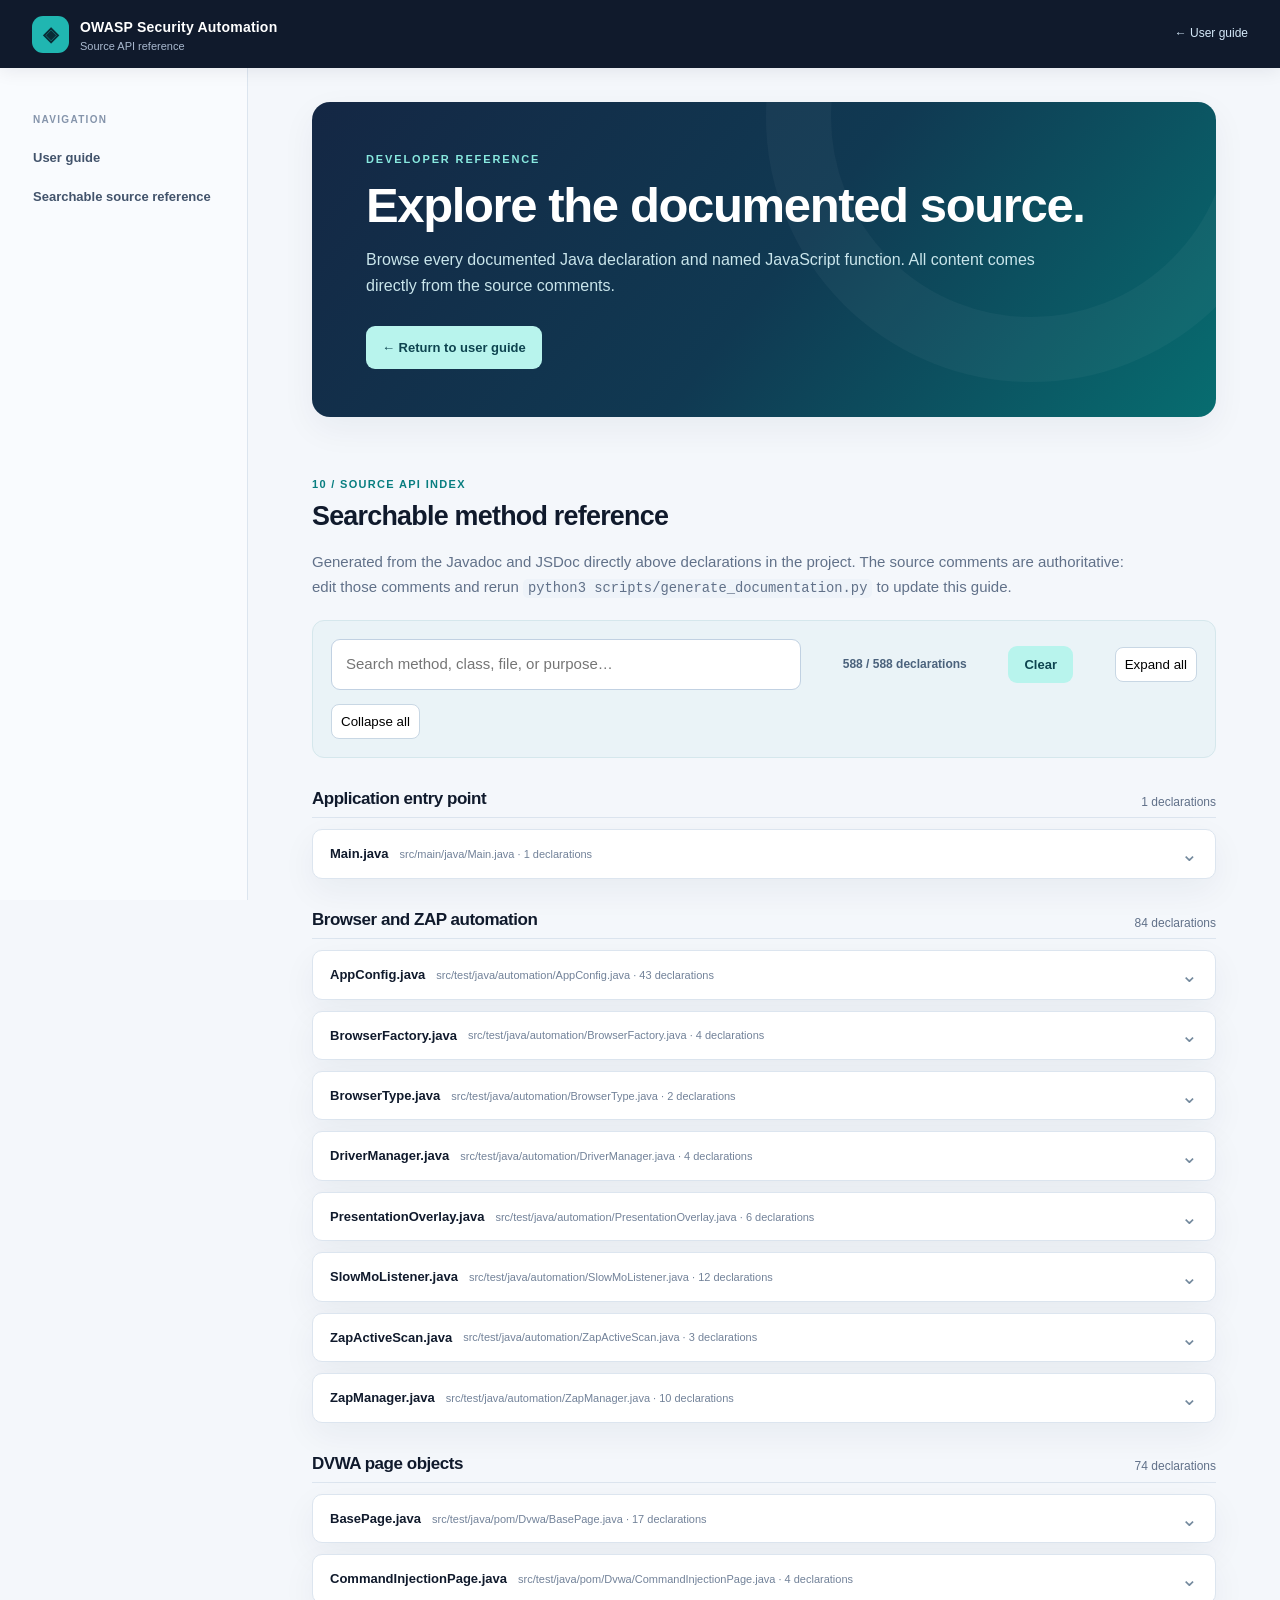
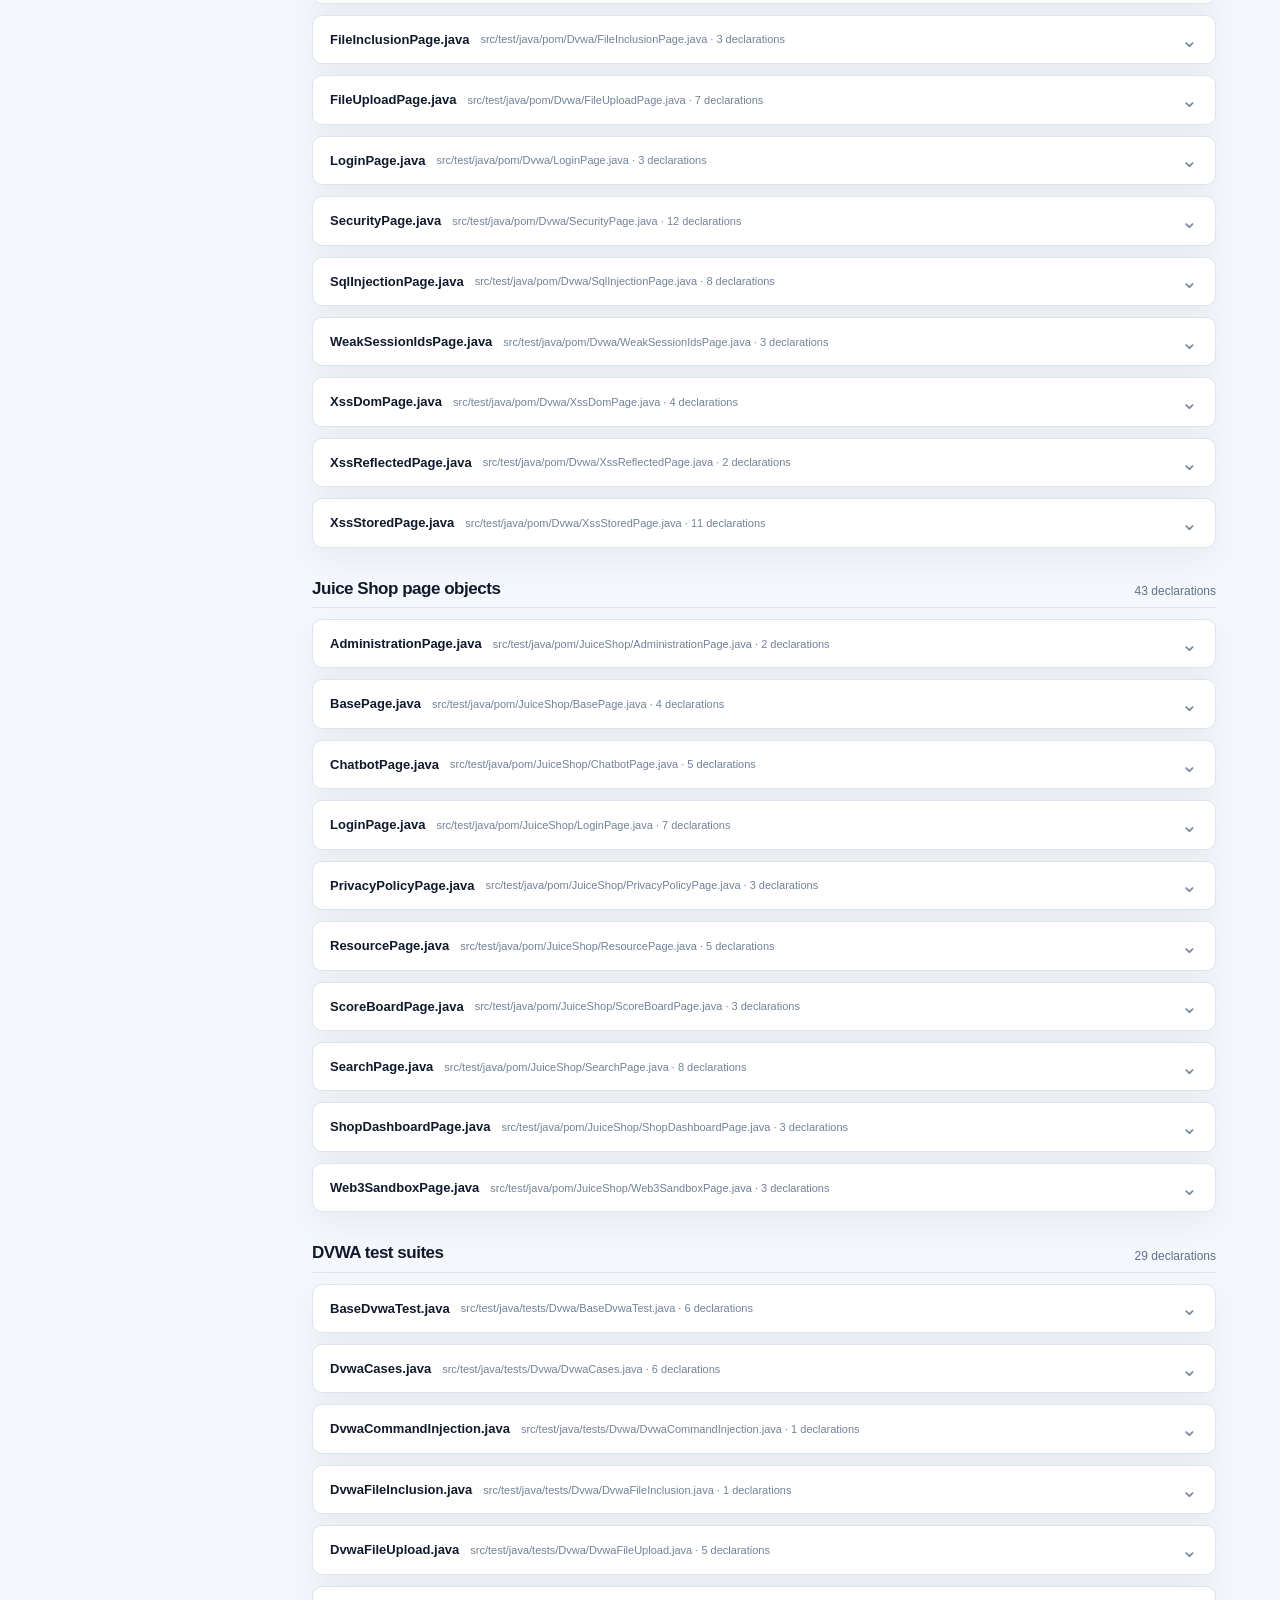
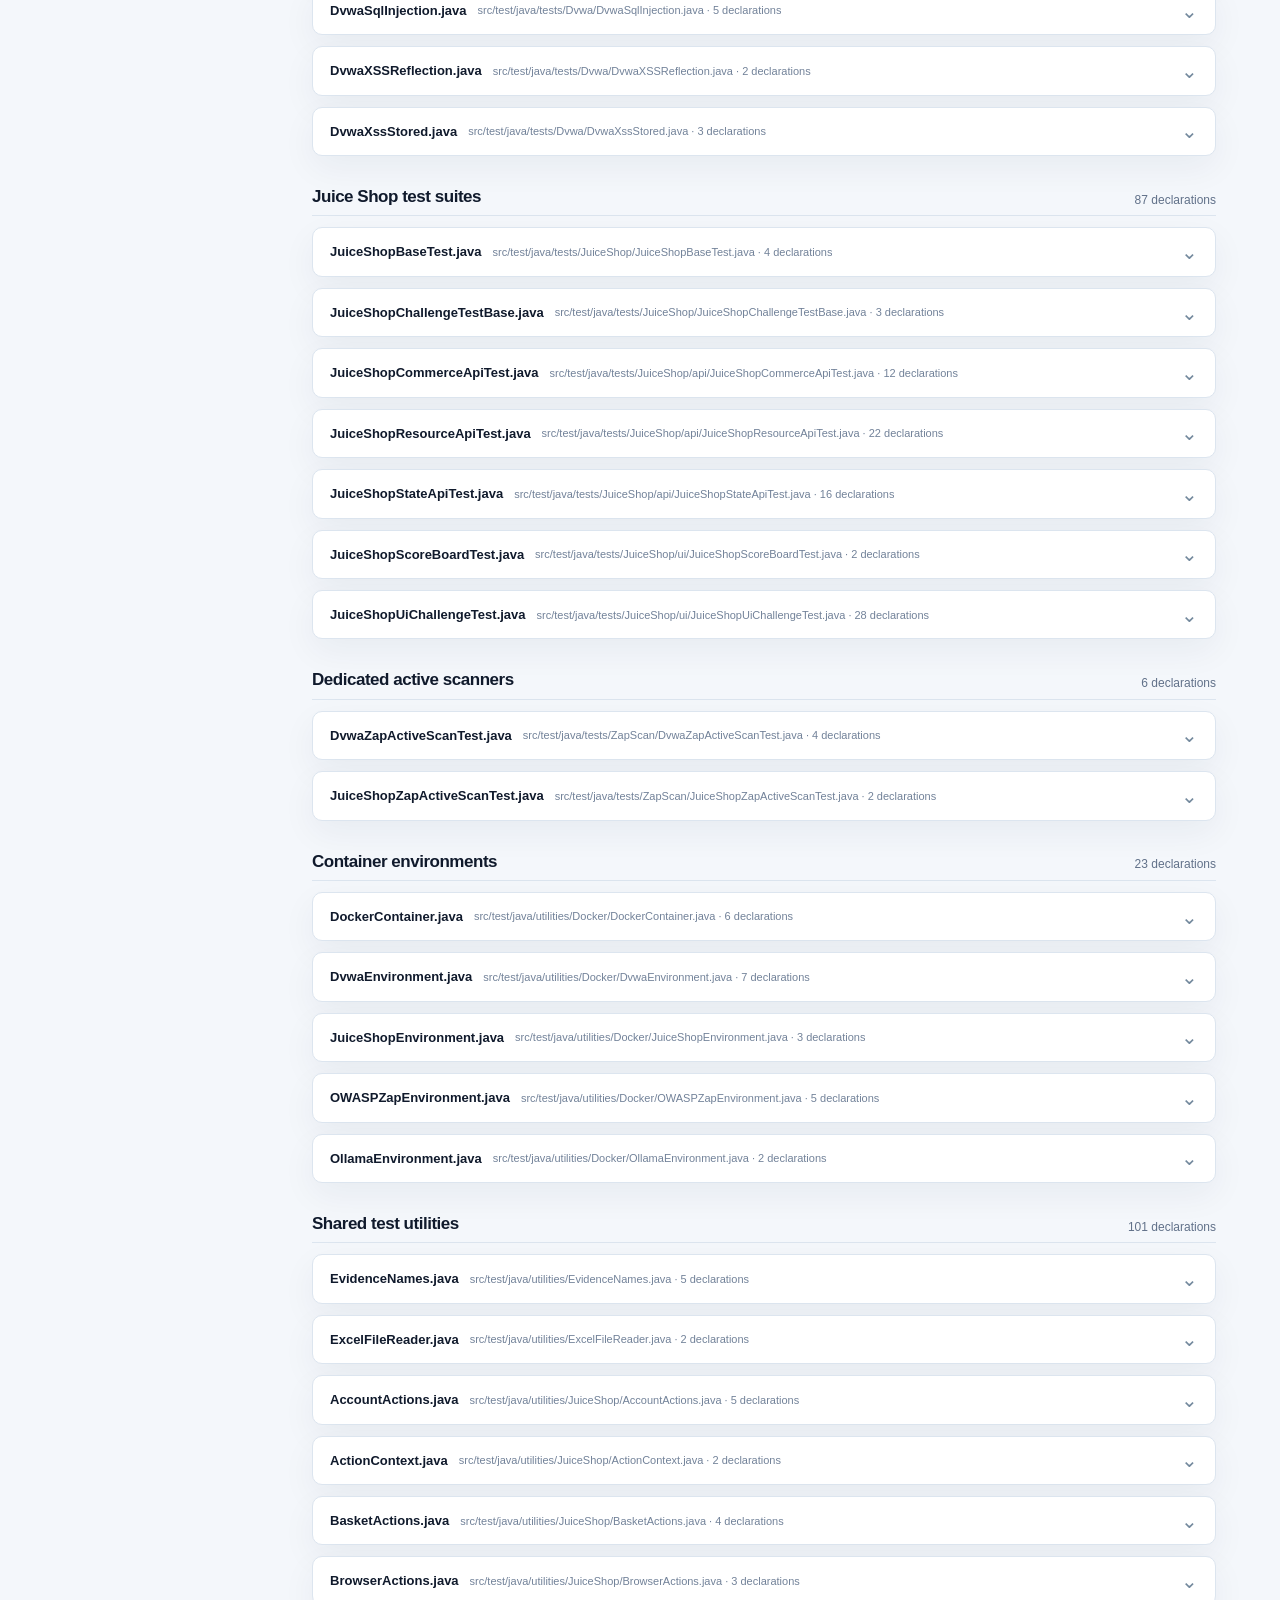
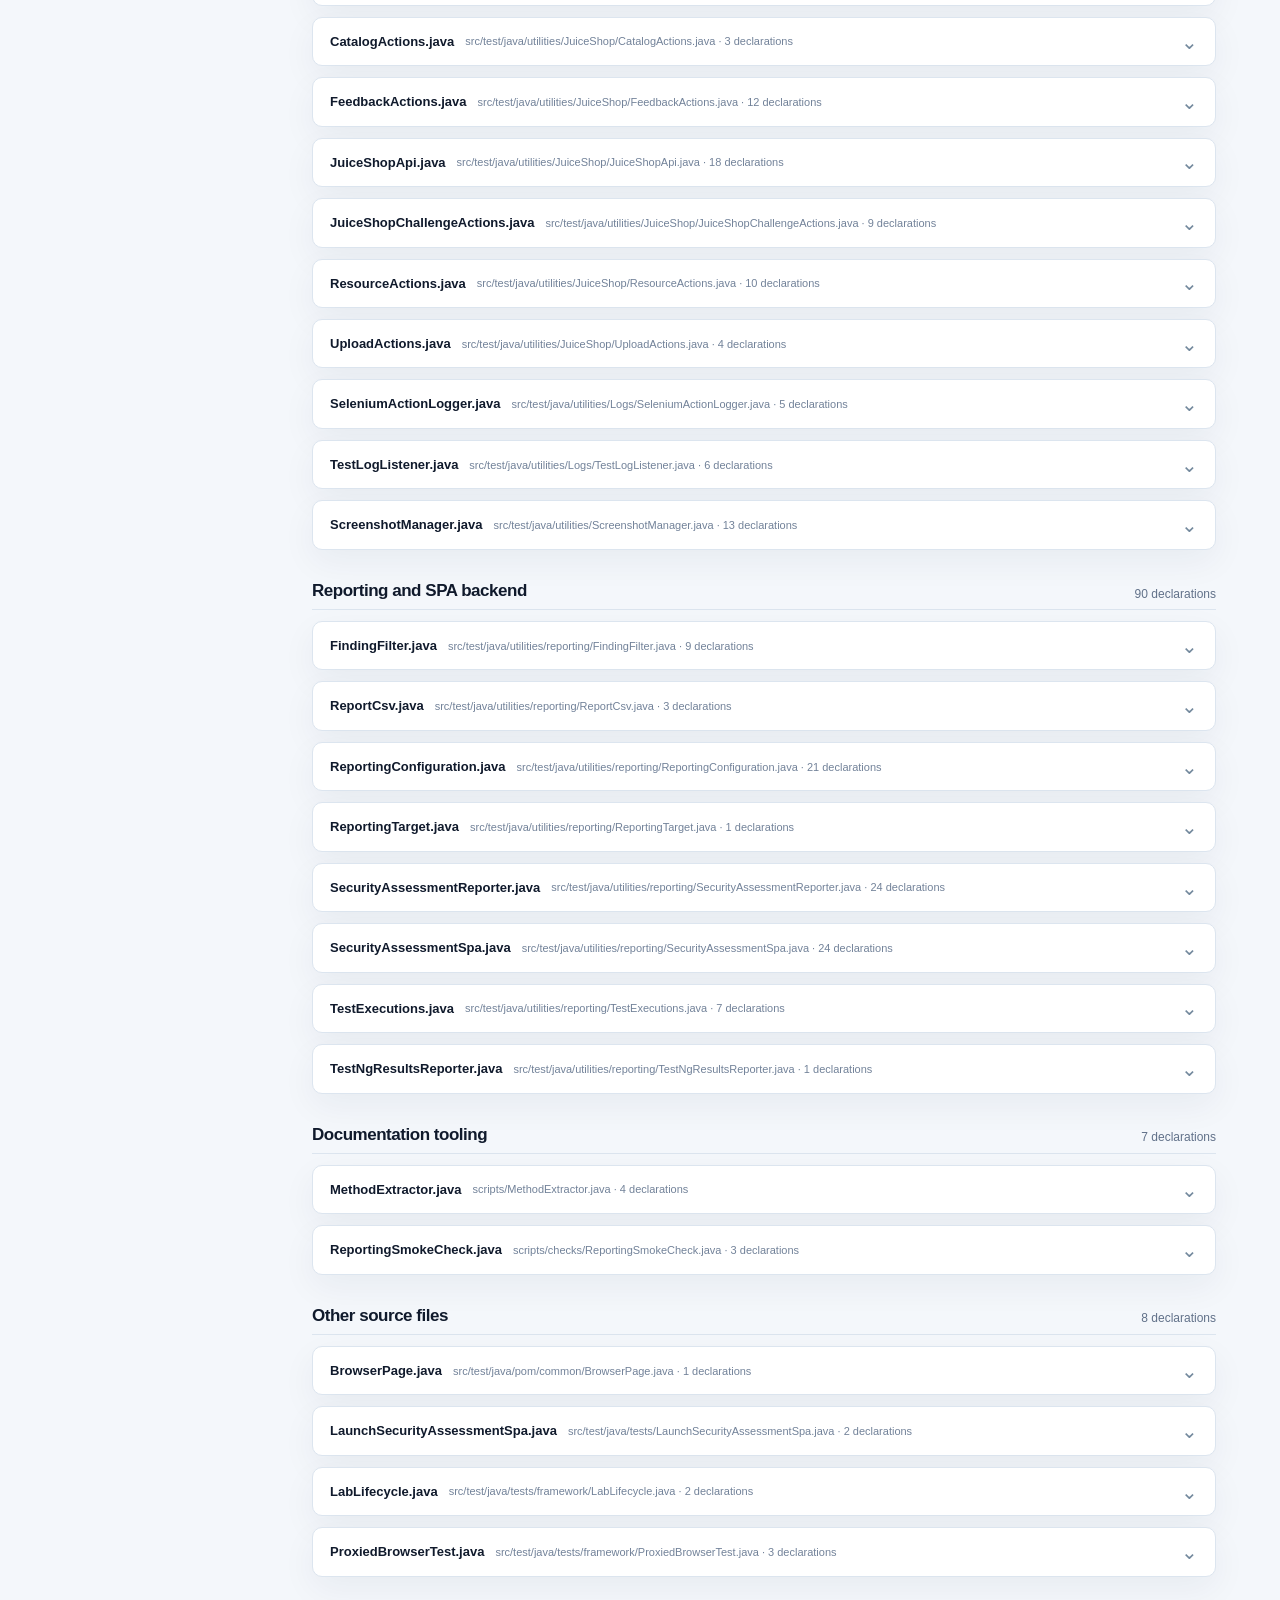
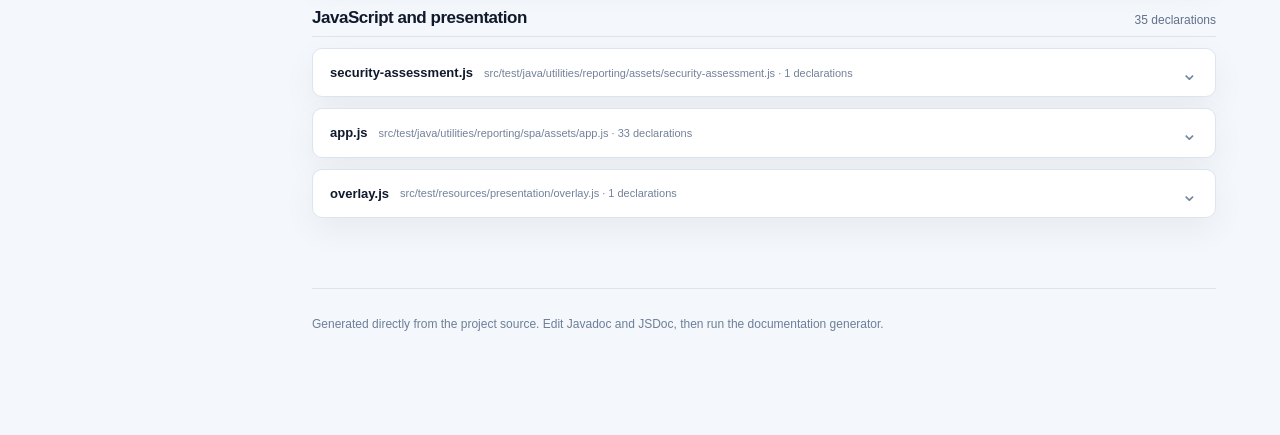
==== commit b570e6d6: "Major project refactor" ====
--- a/docs/api.html
+++ b/docs/api.html
@@ -21,7 +21,7 @@
 <p class="section-intro">Generated from the Javadoc and JSDoc directly above declarations in the project. The source comments are authoritative: edit those comments and rerun <code>python3 scripts/generate_documentation.py</code> to update this guide.</p>
 <div class="reference-intro">
 <input type="search" id="methodSearch" class="ref-search" aria-label="Search methods, classes, and descriptions" placeholder="Search method, class, file, or purpose…">
-<span id="methodCount" class="ref-count">556 / 556 declarations</span>
+<span id="methodCount" class="ref-count">588 / 588 declarations</span>
 <button type="button" class="action" id="clearSearch" style="border:0;cursor:pointer">Clear</button>
 <button type="button" id="expandAll" style="padding:9px;border:1px solid #c8d7e4;border-radius:8px;background:white;cursor:pointer">Expand all</button>
 <button type="button" id="collapseAll" style="padding:9px;border:1px solid #c8d7e4;border-radius:8px;background:white;cursor:pointer">Collapse all</button>
@@ -34,8 +34,8 @@
 <div class="method-foot"><span>Main</span><a href="../src/main/java/Main.java" title="Open source file">src/main/java/Main.java · line 10</a></div></article>
 </div></details>
 </div>
-<div class="ref-section"><div class="ref-section-heading"><h3>Browser and ZAP automation</h3><span>67 declarations</span></div>
-<details class="source-group" id="file-1d0fbb574a4e"><summary><span class="source-title">AppConfig.java</span><span class="source-meta">src/test/java/automation/AppConfig.java · 26 declarations</span><span class="chevron" aria-hidden="true">⌄</span></summary><div class="method-stack">
+<div class="ref-section"><div class="ref-section-heading"><h3>Browser and ZAP automation</h3><span>84 declarations</span></div>
+<details class="source-group" id="file-1d0fbb574a4e"><summary><span class="source-title">AppConfig.java</span><span class="source-meta">src/test/java/automation/AppConfig.java · 43 declarations</span><span class="chevron" aria-hidden="true">⌄</span></summary><div class="method-stack">
 <p class="method-source-info">Reads browser, presentation, and ZAP settings from the bundled configuration, with system-property overrides. Invalid required values are rejected early.</p>
 <article class="method-entry" id="java-e088933e3b2adea" data-search="src/test/java/automation/appconfig.java appconfig &lt;init&gt; appconfig.appconfig() prevents direct instantiation of this utility class. "><div class="method-header"><code>AppConfig.AppConfig()</code><span class="method-type">Constructor</span></div><p class="method-desc">Prevents direct instantiation of this utility class.</p>
 
@@ -49,6 +49,21 @@
 <article class="method-entry" id="java-0f31a1c0babac03" data-search="src/test/java/automation/appconfig.java appconfig dvwadevelopmentreuse appconfig.dvwadevelopmentreuse() : boolean reports whether dvwa-only development container reuse is enabled. @return true when the dvwa development container should persist between jvm runs"><div class="method-header"><code>AppConfig.dvwaDevelopmentReuse() : boolean</code><span class="method-type">Java method</span></div><p class="method-desc">Reports whether DVWA-only development container reuse is enabled.</p>
 <dl class="method-doc-tags"><div><dt>@return</dt><dd>true when the DVWA development container should persist between JVM runs</dd></div></dl>
 <div class="method-foot"><span>AppConfig</span><a href="../src/test/java/automation/AppConfig.java" title="Open source file">src/test/java/automation/AppConfig.java · line 267</a></div></article>
+<article class="method-entry" id="java-b395c571b0128c3" data-search="src/test/java/automation/appconfig.java appconfig dvwaimage appconfig.dvwaimage() : string returns the configured dvwa docker image. "><div class="method-header"><code>AppConfig.dvwaImage() : String</code><span class="method-type">Java method</span></div><p class="method-desc">Returns the configured DVWA Docker image.</p>
+
+<div class="method-foot"><span>AppConfig</span><a href="../src/test/java/automation/AppConfig.java" title="Open source file">src/test/java/automation/AppConfig.java · line 324</a></div></article>
+<article class="method-entry" id="java-5b972c0d2ef9327" data-search="src/test/java/automation/appconfig.java appconfig dvwapagewaitseconds appconfig.dvwapagewaitseconds() : int returns the configured base wait duration for dvwa pages, in seconds. "><div class="method-header"><code>AppConfig.dvwaPageWaitSeconds() : int</code><span class="method-type">Java method</span></div><p class="method-desc">Returns the configured base wait duration for DVWA pages, in seconds.</p>
+
+<div class="method-foot"><span>AppConfig</span><a href="../src/test/java/automation/AppConfig.java" title="Open source file">src/test/java/automation/AppConfig.java · line 347</a></div></article>
+<article class="method-entry" id="java-6abe73c7010630f" data-search="src/test/java/automation/appconfig.java appconfig dvwapassword appconfig.dvwapassword() : string returns the configured local dvwa lab password. "><div class="method-header"><code>AppConfig.dvwaPassword() : String</code><span class="method-type">Java method</span></div><p class="method-desc">Returns the configured local DVWA lab password.</p>
+
+<div class="method-foot"><span>AppConfig</span><a href="../src/test/java/automation/AppConfig.java" title="Open source file">src/test/java/automation/AppConfig.java · line 315</a></div></article>
+<article class="method-entry" id="java-57f02f4d3cf1b6f" data-search="src/test/java/automation/appconfig.java appconfig dvwaport appconfig.dvwaport() : int returns the configured dvwa internal service port. "><div class="method-header"><code>AppConfig.dvwaPort() : int</code><span class="method-type">Java method</span></div><p class="method-desc">Returns the configured DVWA internal service port.</p>
+
+<div class="method-foot"><span>AppConfig</span><a href="../src/test/java/automation/AppConfig.java" title="Open source file">src/test/java/automation/AppConfig.java · line 327</a></div></article>
+<article class="method-entry" id="java-d1e0d0f3c1c239b" data-search="src/test/java/automation/appconfig.java appconfig dvwausername appconfig.dvwausername() : string returns the configured local dvwa lab username. "><div class="method-header"><code>AppConfig.dvwaUsername() : String</code><span class="method-type">Java method</span></div><p class="method-desc">Returns the configured local DVWA lab username.</p>
+
+<div class="method-foot"><span>AppConfig</span><a href="../src/test/java/automation/AppConfig.java" title="Open source file">src/test/java/automation/AppConfig.java · line 312</a></div></article>
 <article class="method-entry" id="java-7f4285ad8a30b37" data-search="src/test/java/automation/appconfig.java appconfig getboolean appconfig.getboolean(string key) : boolean reads a required boolean setting and rejects values other than true or false. @param key the configuration property name to look up @return the validated boolean value of the requested setting"><div class="method-header"><code>AppConfig.getBoolean(String key) : boolean</code><span class="method-type">Java method</span></div><p class="method-desc">Reads a required boolean setting and rejects values other than true or false.</p>
 <dl class="method-doc-tags"><div><dt>@param key</dt><dd>the configuration property name to look up</dd></div><div><dt>@return</dt><dd>the validated boolean value of the requested setting</dd></div></dl>
 <div class="method-foot"><span>AppConfig</span><a href="../src/test/java/automation/AppConfig.java" title="Open source file">src/test/java/automation/AppConfig.java · line 63</a></div></article>
@@ -71,6 +86,30 @@
 <p class="method-desc-more"><p>Checks whether slow mo enabled is present or meets the expected condition.</p></p>
 <dl class="method-doc-tags"><div><dt>@return</dt><dd><code>true</code> if slow-motion demonstration mode is enabled</dd></div></dl>
 <div class="method-foot"><span>AppConfig</span><a href="../src/test/java/automation/AppConfig.java" title="Open source file">src/test/java/automation/AppConfig.java · line 149</a></div></article>
+<article class="method-entry" id="java-e06d6ec09807502" data-search="src/test/java/automation/appconfig.java appconfig juiceshopapiconnectseconds appconfig.juiceshopapiconnectseconds() : int returns the connection timeout used by the existing juice shop api client. "><div class="method-header"><code>AppConfig.juiceShopApiConnectSeconds() : int</code><span class="method-type">Java method</span></div><p class="method-desc">Returns the connection timeout used by the existing Juice Shop API client.</p>
+
+<div class="method-foot"><span>AppConfig</span><a href="../src/test/java/automation/AppConfig.java" title="Open source file">src/test/java/automation/AppConfig.java · line 356</a></div></article>
+<article class="method-entry" id="java-18432e2f0051912" data-search="src/test/java/automation/appconfig.java appconfig juiceshopapirequestseconds appconfig.juiceshopapirequestseconds() : int returns the timeout for existing juice shop json requests. "><div class="method-header"><code>AppConfig.juiceShopApiRequestSeconds() : int</code><span class="method-type">Java method</span></div><p class="method-desc">Returns the timeout for existing Juice Shop JSON requests.</p>
+
+<div class="method-foot"><span>AppConfig</span><a href="../src/test/java/automation/AppConfig.java" title="Open source file">src/test/java/automation/AppConfig.java · line 359</a></div></article>
+<article class="method-entry" id="java-ba95a911b21dc60" data-search="src/test/java/automation/appconfig.java appconfig juiceshopapiuploadseconds appconfig.juiceshopapiuploadseconds() : int returns the timeout for existing juice shop multipart requests. "><div class="method-header"><code>AppConfig.juiceShopApiUploadSeconds() : int</code><span class="method-type">Java method</span></div><p class="method-desc">Returns the timeout for existing Juice Shop multipart requests.</p>
+
+<div class="method-foot"><span>AppConfig</span><a href="../src/test/java/automation/AppConfig.java" title="Open source file">src/test/java/automation/AppConfig.java · line 362</a></div></article>
+<article class="method-entry" id="java-b061c3ad05c6032" data-search="src/test/java/automation/appconfig.java appconfig juiceshopapiuseragent appconfig.juiceshopapiuseragent() : string returns the user-agent value shared by existing juice shop requests. "><div class="method-header"><code>AppConfig.juiceShopApiUserAgent() : String</code><span class="method-type">Java method</span></div><p class="method-desc">Returns the user-agent value shared by existing Juice Shop requests.</p>
+
+<div class="method-foot"><span>AppConfig</span><a href="../src/test/java/automation/AppConfig.java" title="Open source file">src/test/java/automation/AppConfig.java · line 365</a></div></article>
+<article class="method-entry" id="java-0666298a81c4c31" data-search="src/test/java/automation/appconfig.java appconfig juiceshopchallengesoutput appconfig.juiceshopchallengesoutput() : path returns the configured output path for the final juice shop challenge catalog. "><div class="method-header"><code>AppConfig.juiceShopChallengesOutput() : Path</code><span class="method-type">Java method</span></div><p class="method-desc">Returns the configured output path for the final Juice Shop challenge catalog.</p>
+
+<div class="method-foot"><span>AppConfig</span><a href="../src/test/java/automation/AppConfig.java" title="Open source file">src/test/java/automation/AppConfig.java · line 309</a></div></article>
+<article class="method-entry" id="java-92bbbe9610c31b3" data-search="src/test/java/automation/appconfig.java appconfig juiceshopimage appconfig.juiceshopimage() : string returns the configured juice shop docker image. "><div class="method-header"><code>AppConfig.juiceShopImage() : String</code><span class="method-type">Java method</span></div><p class="method-desc">Returns the configured Juice Shop Docker image.</p>
+
+<div class="method-foot"><span>AppConfig</span><a href="../src/test/java/automation/AppConfig.java" title="Open source file">src/test/java/automation/AppConfig.java · line 318</a></div></article>
+<article class="method-entry" id="java-0aeb3cf10c95910" data-search="src/test/java/automation/appconfig.java appconfig juiceshoppagewaitseconds appconfig.juiceshoppagewaitseconds() : int returns the configured base wait duration for juice shop pages, in seconds. "><div class="method-header"><code>AppConfig.juiceShopPageWaitSeconds() : int</code><span class="method-type">Java method</span></div><p class="method-desc">Returns the configured base wait duration for Juice Shop pages, in seconds.</p>
+
+<div class="method-foot"><span>AppConfig</span><a href="../src/test/java/automation/AppConfig.java" title="Open source file">src/test/java/automation/AppConfig.java · line 344</a></div></article>
+<article class="method-entry" id="java-27f2e9079cc6130" data-search="src/test/java/automation/appconfig.java appconfig juiceshopport appconfig.juiceshopport() : int returns the configured juice shop internal service port. "><div class="method-header"><code>AppConfig.juiceShopPort() : int</code><span class="method-type">Java method</span></div><p class="method-desc">Returns the configured Juice Shop internal service port.</p>
+
+<div class="method-foot"><span>AppConfig</span><a href="../src/test/java/automation/AppConfig.java" title="Open source file">src/test/java/automation/AppConfig.java · line 321</a></div></article>
 <article class="method-entry" id="java-db31b0b9f77cc08" data-search="src/test/java/automation/appconfig.java appconfig loadproperties appconfig.loadproperties() : properties loads the bundled application settings and rejects a missing or unreadable configuration resource. @return the loaded key/value configuration, including defaults from the bundled resource"><div class="method-header"><code>AppConfig.loadProperties() : Properties</code><span class="method-type">Java method</span></div><p class="method-desc">Loads the bundled application settings and rejects a missing or unreadable configuration resource.</p>
 <dl class="method-doc-tags"><div><dt>@return</dt><dd>the loaded key/value configuration, including defaults from the bundled resource</dd></div></dl>
 <div class="method-foot"><span>AppConfig</span><a href="../src/test/java/automation/AppConfig.java" title="Open source file">src/test/java/automation/AppConfig.java · line 28</a></div></article>
@@ -86,6 +125,12 @@
 <p class="method-desc-more"><p>Returns the configured delay applied between SlowMo interactions.</p></p>
 <dl class="method-doc-tags"><div><dt>@return</dt><dd>the pause duration in milliseconds</dd></div></dl>
 <div class="method-foot"><span>AppConfig</span><a href="../src/test/java/automation/AppConfig.java" title="Open source file">src/test/java/automation/AppConfig.java · line 160</a></div></article>
+<article class="method-entry" id="java-6d91acf9a9e7695" data-search="src/test/java/automation/appconfig.java appconfig testdatadirectory appconfig.testdatadirectory() : path returns the default data directory for external workbook overrides. "><div class="method-header"><code>AppConfig.testDataDirectory() : Path</code><span class="method-type">Java method</span></div><p class="method-desc">Returns the default data directory for external workbook overrides.</p>
+
+<div class="method-foot"><span>AppConfig</span><a href="../src/test/java/automation/AppConfig.java" title="Open source file">src/test/java/automation/AppConfig.java · line 330</a></div></article>
+<article class="method-entry" id="java-544479a7c223f52" data-search="src/test/java/automation/appconfig.java appconfig testworkbook appconfig.testworkbook(string key) : string resolves the default workbook or an explicitly configured override. @param key system property for the specific workbook @return path or classpath resource name consumed by excelfilereader"><div class="method-header"><code>AppConfig.testWorkbook(String key) : String</code><span class="method-type">Java method</span></div><p class="method-desc">Resolves the default workbook or an explicitly configured override.</p>
+<dl class="method-doc-tags"><div><dt>@param key</dt><dd>system property for the specific workbook</dd></div><div><dt>@return</dt><dd>path or classpath resource name consumed by ExcelFileReader</dd></div></dl>
+<div class="method-foot"><span>AppConfig</span><a href="../src/test/java/automation/AppConfig.java" title="Open source file">src/test/java/automation/AppConfig.java · line 337</a></div></article>
 <article class="method-entry" id="java-2a310e3f2f567bb" data-search="src/test/java/automation/appconfig.java appconfig viewport appconfig.viewport() : dimension builds the selenium dimension used for the configured browser viewport. @return the width and height used for the browser window"><div class="method-header"><code>AppConfig.viewport() : Dimension</code><span class="method-type">Java method</span></div><p class="method-desc">Builds the Selenium Dimension used for the configured browser viewport.</p>
 <dl class="method-doc-tags"><div><dt>@return</dt><dd>the width and height used for the browser window</dd></div></dl>
 <div class="method-foot"><span>AppConfig</span><a href="../src/test/java/automation/AppConfig.java" title="Open source file">src/test/java/automation/AppConfig.java · line 127</a></div></article>
@@ -111,6 +156,9 @@
 <article class="method-entry" id="java-75c66565d87a731" data-search="src/test/java/automation/appconfig.java appconfig zapactivestatusoutput appconfig.zapactivestatusoutput() : path resolves the configured juice shop active-scan status json destination. @return the configured path for the juice shop active-scan status json"><div class="method-header"><code>AppConfig.zapActiveStatusOutput() : Path</code><span class="method-type">Java method</span></div><p class="method-desc">Resolves the configured Juice Shop active-scan status JSON destination.</p>
 <dl class="method-doc-tags"><div><dt>@return</dt><dd>the configured path for the Juice Shop active-scan status JSON</dd></div></dl>
 <div class="method-foot"><span>AppConfig</span><a href="../src/test/java/automation/AppConfig.java" title="Open source file">src/test/java/automation/AppConfig.java · line 202</a></div></article>
+<article class="method-entry" id="java-aa8a62a989d55b8" data-search="src/test/java/automation/appconfig.java appconfig zapdefaultreportname appconfig.zapdefaultreportname() : string returns the configured default zap report filename. "><div class="method-header"><code>AppConfig.zapDefaultReportName() : String</code><span class="method-type">Java method</span></div><p class="method-desc">Returns the configured default ZAP report filename.</p>
+
+<div class="method-foot"><span>AppConfig</span><a href="../src/test/java/automation/AppConfig.java" title="Open source file">src/test/java/automation/AppConfig.java · line 350</a></div></article>
 <article class="method-entry" id="java-4eaea4fa1013b9d" data-search="src/test/java/automation/appconfig.java appconfig zapdvwaactivemaxminutes appconfig.zapdvwaactivemaxminutes() : int reads the dvwa standalone active-scan limit in minutes. &lt;p&gt;returns the maximum duration for a standalone dvwa active scan.&lt;/p&gt; @return the maximum allowed dvwa scan duration in minutes"><div class="method-header"><code>AppConfig.zapDvwaActiveMaxMinutes() : int</code><span class="method-type">Java method</span></div><p class="method-desc">Reads the DVWA standalone active-scan limit in minutes.</p>
 <p class="method-desc-more"><p>Returns the maximum duration for a standalone DVWA active scan.</p></p>
 <dl class="method-doc-tags"><div><dt>@return</dt><dd>the maximum allowed DVWA scan duration in minutes</dd></div></dl>
@@ -124,6 +172,9 @@
 <article class="method-entry" id="java-e7fb4f40fc03e5d" data-search="src/test/java/automation/appconfig.java appconfig zapdvwapassivereportname appconfig.zapdvwapassivereportname() : string returns the report filename for regular dvwa test traffic. @return the html report filename for a normal dvwa run"><div class="method-header"><code>AppConfig.zapDvwaPassiveReportName() : String</code><span class="method-type">Java method</span></div><p class="method-desc">Returns the report filename for regular DVWA test traffic.</p>
 <dl class="method-doc-tags"><div><dt>@return</dt><dd>the HTML report filename for a normal DVWA run</dd></div></dl>
 <div class="method-foot"><span>AppConfig</span><a href="../src/test/java/automation/AppConfig.java" title="Open source file">src/test/java/automation/AppConfig.java · line 258</a></div></article>
+<article class="method-entry" id="java-c6c215c1d2d9688" data-search="src/test/java/automation/appconfig.java appconfig zaphtmlreportdirectory appconfig.zaphtmlreportdirectory() : path returns the output directory for zap html reports. "><div class="method-header"><code>AppConfig.zapHtmlReportDirectory() : Path</code><span class="method-type">Java method</span></div><p class="method-desc">Returns the output directory for ZAP HTML reports.</p>
+
+<div class="method-foot"><span>AppConfig</span><a href="../src/test/java/automation/AppConfig.java" title="Open source file">src/test/java/automation/AppConfig.java · line 353</a></div></article>
 <article class="method-entry" id="java-2024557a8049d97" data-search="src/test/java/automation/appconfig.java appconfig zappassivereportname appconfig.zappassivereportname() : string returns the report filename for the regular juice shop suite. @return the html report filename for a normal juice shop run"><div class="method-header"><code>AppConfig.zapPassiveReportName() : String</code><span class="method-type">Java method</span></div><p class="method-desc">Returns the report filename for the regular Juice Shop suite.</p>
 <dl class="method-doc-tags"><div><dt>@return</dt><dd>the HTML report filename for a normal Juice Shop run</dd></div></dl>
 <div class="method-foot"><span>AppConfig</span><a href="../src/test/java/automation/AppConfig.java" title="Open source file">src/test/java/automation/AppConfig.java · line 211</a></div></article>
@@ -255,14 +306,14 @@
 <p class="method-desc-more"><p>Waits for passive processing to finish, then exports both HTML and JSON data from the current ZAP instance.</p></p>
 <dl class="method-doc-tags"><div><dt>@param fileName</dt><dd>the configured source or output filename</dd></div></dl>
 <div class="method-foot"><span>ZapManager</span><a href="../src/test/java/automation/ZapManager.java" title="Open source file">src/test/java/automation/ZapManager.java · line 151</a></div></article>
-<article class="method-entry" id="java-c0d22e3b18d92e1" data-search="src/test/java/automation/zapmanager.java zapmanager getdriver zapmanager.getdriver() : webdriver returns the zap-proxied webdriver for the current thread. @return the current thread’s selenium driver configured for the zap proxy"><div class="method-header"><code>ZapManager.getDriver() : WebDriver</code><span class="method-type">Java method</span></div><p class="method-desc">Returns the ZAP-proxied WebDriver for the current thread.</p>
-<dl class="method-doc-tags"><div><dt>@return</dt><dd>the current thread’s Selenium driver configured for the ZAP proxy</dd></div></dl>
+<article class="method-entry" id="java-c0d22e3b18d92e1" data-search="src/test/java/automation/zapmanager.java zapmanager getdriver zapmanager.getdriver() : webdriver returns the zap-proxied webdriver for the current thread. @return the current thread\u2019s selenium driver configured for the zap proxy"><div class="method-header"><code>ZapManager.getDriver() : WebDriver</code><span class="method-type">Java method</span></div><p class="method-desc">Returns the ZAP-proxied WebDriver for the current thread.</p>
+<dl class="method-doc-tags"><div><dt>@return</dt><dd>the current thread\u2019s Selenium driver configured for the ZAP proxy</dd></div></dl>
 <div class="method-foot"><span>ZapManager</span><a href="../src/test/java/automation/ZapManager.java" title="Open source file">src/test/java/automation/ZapManager.java · line 91</a></div></article>
 <article class="method-entry" id="java-854f5f6951db385" data-search="src/test/java/automation/zapmanager.java zapmanager getproxyaddress zapmanager.getproxyaddress() : string returns the proxy endpoint exposed by the running zap environment. @return the host and port used to proxy browser requests through zap"><div class="method-header"><code>ZapManager.getProxyAddress() : String</code><span class="method-type">Java method</span></div><p class="method-desc">Returns the proxy endpoint exposed by the running ZAP environment.</p>
 <dl class="method-doc-tags"><div><dt>@return</dt><dd>the host and port used to proxy browser requests through ZAP</dd></div></dl>
 <div class="method-foot"><span>ZapManager</span><a href="../src/test/java/automation/ZapManager.java" title="Open source file">src/test/java/automation/ZapManager.java · line 127</a></div></article>
-<article class="method-entry" id="java-70e6b2c401dcde1" data-search="src/test/java/automation/zapmanager.java zapmanager getzapclient zapmanager.getzapclient() : clientapi returns the zap api client, initializing its environment if necessary. @return the api client for the current thread’s zap instance"><div class="method-header"><code>ZapManager.getZapClient() : ClientApi</code><span class="method-type">Java method</span></div><p class="method-desc">Returns the ZAP API client, initializing its environment if necessary.</p>
-<dl class="method-doc-tags"><div><dt>@return</dt><dd>the API client for the current thread’s ZAP instance</dd></div></dl>
+<article class="method-entry" id="java-70e6b2c401dcde1" data-search="src/test/java/automation/zapmanager.java zapmanager getzapclient zapmanager.getzapclient() : clientapi returns the zap api client, initializing its environment if necessary. @return the api client for the current thread\u2019s zap instance"><div class="method-header"><code>ZapManager.getZapClient() : ClientApi</code><span class="method-type">Java method</span></div><p class="method-desc">Returns the ZAP API client, initializing its environment if necessary.</p>
+<dl class="method-doc-tags"><div><dt>@return</dt><dd>the API client for the current thread\u2019s ZAP instance</dd></div></dl>
 <div class="method-foot"><span>ZapManager</span><a href="../src/test/java/automation/ZapManager.java" title="Open source file">src/test/java/automation/ZapManager.java · line 114</a></div></article>
 <article class="method-entry" id="java-e0ee656e3d4e5e4" data-search="src/test/java/automation/zapmanager.java zapmanager initzap zapmanager.initzap() : void starts the zap container and initializes its api client for the current thread. "><div class="method-header"><code>ZapManager.initZap() : void</code><span class="method-type">Java method</span></div><p class="method-desc">Starts the ZAP container and initializes its API client for the current thread.</p>
 
@@ -278,61 +329,61 @@
 <div class="method-foot"><span>ZapManager</span><a href="../src/test/java/automation/ZapManager.java" title="Open source file">src/test/java/automation/ZapManager.java · line 102</a></div></article>
 </div></details>
 </div>
-<div class="ref-section"><div class="ref-section-heading"><h3>DVWA page objects</h3><span>68 declarations</span></div>
+<div class="ref-section"><div class="ref-section-heading"><h3>DVWA page objects</h3><span>74 declarations</span></div>
 <details class="source-group" id="file-156564247697"><summary><span class="source-title">BasePage.java</span><span class="source-meta">src/test/java/pom/Dvwa/BasePage.java · 17 declarations</span><span class="chevron" aria-hidden="true">⌄</span></summary><div class="method-stack">
 <p class="method-source-info">DVWA page object exposing Selenium interactions for the base module.</p>
 <article class="method-entry" id="java-d142d8bb9bf9c8e" data-search="src/test/java/pom/dvwa/basepage.java basepage &lt;init&gt; basepage.basepage(webdriver driver) creates the base page component and initializes the dependencies required by its methods. &lt;p&gt;creates a base page instance and initializes its dependencies.&lt;/p&gt; @param driver the selenium webdriver controlling the application browser"><div class="method-header"><code>BasePage.BasePage(WebDriver driver)</code><span class="method-type">Constructor</span></div><p class="method-desc">Creates the base page component and initializes the dependencies required by its methods.</p>
 <p class="method-desc-more"><p>Creates a base page instance and initializes its dependencies.</p></p>
 <dl class="method-doc-tags"><div><dt>@param driver</dt><dd>the Selenium WebDriver controlling the application browser</dd></div></dl>
-<div class="method-foot"><span>BasePage</span><a href="../src/test/java/pom/Dvwa/BasePage.java" title="Open source file">src/test/java/pom/Dvwa/BasePage.java · line 27</a></div></article>
+<div class="method-foot"><span>BasePage</span><a href="../src/test/java/pom/Dvwa/BasePage.java" title="Open source file">src/test/java/pom/Dvwa/BasePage.java · line 25</a></div></article>
 <article class="method-entry" id="java-7d3971f27a88bac" data-search="src/test/java/pom/dvwa/basepage.java basepage clicklogout basepage.clicklogout() : void logs out of dvwa using the navigation bar logout control. "><div class="method-header"><code>BasePage.clickLogout() : void</code><span class="method-type">Java method</span></div><p class="method-desc">Logs out of DVWA using the navigation bar logout control.</p>
 
-<div class="method-foot"><span>BasePage</span><a href="../src/test/java/pom/Dvwa/BasePage.java" title="Open source file">src/test/java/pom/Dvwa/BasePage.java · line 51</a></div></article>
+<div class="method-foot"><span>BasePage</span><a href="../src/test/java/pom/Dvwa/BasePage.java" title="Open source file">src/test/java/pom/Dvwa/BasePage.java · line 48</a></div></article>
 <article class="method-entry" id="java-7e41bbbd03e6a91" data-search="src/test/java/pom/dvwa/basepage.java basepage navigatetoabout basepage.navigatetoabout() : void navigates to the about page using the application page object. "><div class="method-header"><code>BasePage.navigateToAbout() : void</code><span class="method-type">Java method</span></div><p class="method-desc">Navigates to the about page using the application page object.</p>
 
-<div class="method-foot"><span>BasePage</span><a href="../src/test/java/pom/Dvwa/BasePage.java" title="Open source file">src/test/java/pom/Dvwa/BasePage.java · line 156</a></div></article>
+<div class="method-foot"><span>BasePage</span><a href="../src/test/java/pom/Dvwa/BasePage.java" title="Open source file">src/test/java/pom/Dvwa/BasePage.java · line 153</a></div></article>
 <article class="method-entry" id="java-05ae2251aa8df0e" data-search="src/test/java/pom/dvwa/basepage.java basepage navigatetobruteforce basepage.navigatetobruteforce() : void navigates to the brute force page using the application page object. "><div class="method-header"><code>BasePage.navigateToBruteForce() : void</code><span class="method-type">Java method</span></div><p class="method-desc">Navigates to the brute force page using the application page object.</p>
 
-<div class="method-foot"><span>BasePage</span><a href="../src/test/java/pom/Dvwa/BasePage.java" title="Open source file">src/test/java/pom/Dvwa/BasePage.java · line 58</a></div></article>
+<div class="method-foot"><span>BasePage</span><a href="../src/test/java/pom/Dvwa/BasePage.java" title="Open source file">src/test/java/pom/Dvwa/BasePage.java · line 55</a></div></article>
 <article class="method-entry" id="java-f3dc626a3adfec6" data-search="src/test/java/pom/dvwa/basepage.java basepage navigatetocommandinjection basepage.navigatetocommandinjection() : void navigates to the command injection page using the application page object. "><div class="method-header"><code>BasePage.navigateToCommandInjection() : void</code><span class="method-type">Java method</span></div><p class="method-desc">Navigates to the command injection page using the application page object.</p>
 
-<div class="method-foot"><span>BasePage</span><a href="../src/test/java/pom/Dvwa/BasePage.java" title="Open source file">src/test/java/pom/Dvwa/BasePage.java · line 65</a></div></article>
+<div class="method-foot"><span>BasePage</span><a href="../src/test/java/pom/Dvwa/BasePage.java" title="Open source file">src/test/java/pom/Dvwa/BasePage.java · line 62</a></div></article>
 <article class="method-entry" id="java-8b329b2319a33e2" data-search="src/test/java/pom/dvwa/basepage.java basepage navigatetocspbypass basepage.navigatetocspbypass() : void navigates to the csp bypass page using the application page object. "><div class="method-header"><code>BasePage.navigateToCspBypass() : void</code><span class="method-type">Java method</span></div><p class="method-desc">Navigates to the CSP bypass page using the application page object.</p>
 
-<div class="method-foot"><span>BasePage</span><a href="../src/test/java/pom/Dvwa/BasePage.java" title="Open source file">src/test/java/pom/Dvwa/BasePage.java · line 121</a></div></article>
+<div class="method-foot"><span>BasePage</span><a href="../src/test/java/pom/Dvwa/BasePage.java" title="Open source file">src/test/java/pom/Dvwa/BasePage.java · line 118</a></div></article>
 <article class="method-entry" id="java-8a71ebfe1b5c1cb" data-search="src/test/java/pom/dvwa/basepage.java basepage navigatetocsrf basepage.navigatetocsrf() : void navigates to the csrf page using the application page object. "><div class="method-header"><code>BasePage.navigateToCsrf() : void</code><span class="method-type">Java method</span></div><p class="method-desc">Navigates to the csrf page using the application page object.</p>
 
-<div class="method-foot"><span>BasePage</span><a href="../src/test/java/pom/Dvwa/BasePage.java" title="Open source file">src/test/java/pom/Dvwa/BasePage.java · line 107</a></div></article>
+<div class="method-foot"><span>BasePage</span><a href="../src/test/java/pom/Dvwa/BasePage.java" title="Open source file">src/test/java/pom/Dvwa/BasePage.java · line 104</a></div></article>
 <article class="method-entry" id="java-ff6086a2ac014c4" data-search="src/test/java/pom/dvwa/basepage.java basepage navigatetodvwasecurity basepage.navigatetodvwasecurity() : void navigates to the dvwa security page using the application page object. "><div class="method-header"><code>BasePage.navigateToDvwaSecurity() : void</code><span class="method-type">Java method</span></div><p class="method-desc">Navigates to the DVWA security page using the application page object.</p>
 
-<div class="method-foot"><span>BasePage</span><a href="../src/test/java/pom/Dvwa/BasePage.java" title="Open source file">src/test/java/pom/Dvwa/BasePage.java · line 79</a></div></article>
+<div class="method-foot"><span>BasePage</span><a href="../src/test/java/pom/Dvwa/BasePage.java" title="Open source file">src/test/java/pom/Dvwa/BasePage.java · line 76</a></div></article>
 <article class="method-entry" id="java-d313e6cd4cddcea" data-search="src/test/java/pom/dvwa/basepage.java basepage navigatetofileinclusion basepage.navigatetofileinclusion() : void navigates to the file inclusion page using the application page object. "><div class="method-header"><code>BasePage.navigateToFileInclusion() : void</code><span class="method-type">Java method</span></div><p class="method-desc">Navigates to the file inclusion page using the application page object.</p>
 
-<div class="method-foot"><span>BasePage</span><a href="../src/test/java/pom/Dvwa/BasePage.java" title="Open source file">src/test/java/pom/Dvwa/BasePage.java · line 114</a></div></article>
+<div class="method-foot"><span>BasePage</span><a href="../src/test/java/pom/Dvwa/BasePage.java" title="Open source file">src/test/java/pom/Dvwa/BasePage.java · line 111</a></div></article>
 <article class="method-entry" id="java-1185fdb1c3b65fb" data-search="src/test/java/pom/dvwa/basepage.java basepage navigatetojavascript basepage.navigatetojavascript() : void navigates to the java script page using the application page object. "><div class="method-header"><code>BasePage.navigateToJavaScript() : void</code><span class="method-type">Java method</span></div><p class="method-desc">Navigates to the java script page using the application page object.</p>
 
-<div class="method-foot"><span>BasePage</span><a href="../src/test/java/pom/Dvwa/BasePage.java" title="Open source file">src/test/java/pom/Dvwa/BasePage.java · line 142</a></div></article>
+<div class="method-foot"><span>BasePage</span><a href="../src/test/java/pom/Dvwa/BasePage.java" title="Open source file">src/test/java/pom/Dvwa/BasePage.java · line 139</a></div></article>
 <article class="method-entry" id="java-16b805123228f9a" data-search="src/test/java/pom/dvwa/basepage.java basepage navigatetophpinfo basepage.navigatetophpinfo() : void navigates to the php info page using the application page object. "><div class="method-header"><code>BasePage.navigateToPhpInfo() : void</code><span class="method-type">Java method</span></div><p class="method-desc">Navigates to the PHP info page using the application page object.</p>
 
-<div class="method-foot"><span>BasePage</span><a href="../src/test/java/pom/Dvwa/BasePage.java" title="Open source file">src/test/java/pom/Dvwa/BasePage.java · line 149</a></div></article>
+<div class="method-foot"><span>BasePage</span><a href="../src/test/java/pom/Dvwa/BasePage.java" title="Open source file">src/test/java/pom/Dvwa/BasePage.java · line 146</a></div></article>
 <article class="method-entry" id="java-b9b60033f0e9c52" data-search="src/test/java/pom/dvwa/basepage.java basepage navigatetosqlinjection basepage.navigatetosqlinjection() : void navigates to the sql injection page using the application page object. "><div class="method-header"><code>BasePage.navigateToSqlInjection() : void</code><span class="method-type">Java method</span></div><p class="method-desc">Navigates to the SQL injection page using the application page object.</p>
 
-<div class="method-foot"><span>BasePage</span><a href="../src/test/java/pom/Dvwa/BasePage.java" title="Open source file">src/test/java/pom/Dvwa/BasePage.java · line 72</a></div></article>
+<div class="method-foot"><span>BasePage</span><a href="../src/test/java/pom/Dvwa/BasePage.java" title="Open source file">src/test/java/pom/Dvwa/BasePage.java · line 69</a></div></article>
 <article class="method-entry" id="java-c3b1055d677a694" data-search="src/test/java/pom/dvwa/basepage.java basepage navigatetosqlinjectionblind basepage.navigatetosqlinjectionblind() : void navigates to the sql injection blind page using the application page object. "><div class="method-header"><code>BasePage.navigateToSqlInjectionBlind() : void</code><span class="method-type">Java method</span></div><p class="method-desc">Navigates to the SQL injection blind page using the application page object.</p>
 
-<div class="method-foot"><span>BasePage</span><a href="../src/test/java/pom/Dvwa/BasePage.java" title="Open source file">src/test/java/pom/Dvwa/BasePage.java · line 128</a></div></article>
+<div class="method-foot"><span>BasePage</span><a href="../src/test/java/pom/Dvwa/BasePage.java" title="Open source file">src/test/java/pom/Dvwa/BasePage.java · line 125</a></div></article>
 <article class="method-entry" id="java-37ced208e5aa407" data-search="src/test/java/pom/dvwa/basepage.java basepage navigatetoweaksessionids basepage.navigatetoweaksessionids() : void navigates to the weak session ids page using the application page object. "><div class="method-header"><code>BasePage.navigateToWeakSessionIds() : void</code><span class="method-type">Java method</span></div><p class="method-desc">Navigates to the weak session IDS page using the application page object.</p>
 
-<div class="method-foot"><span>BasePage</span><a href="../src/test/java/pom/Dvwa/BasePage.java" title="Open source file">src/test/java/pom/Dvwa/BasePage.java · line 135</a></div></article>
+<div class="method-foot"><span>BasePage</span><a href="../src/test/java/pom/Dvwa/BasePage.java" title="Open source file">src/test/java/pom/Dvwa/BasePage.java · line 132</a></div></article>
 <article class="method-entry" id="java-2fae46688193a27" data-search="src/test/java/pom/dvwa/basepage.java basepage navigatetoxssreflected basepage.navigatetoxssreflected() : void navigates to the xss reflected page using the application page object. "><div class="method-header"><code>BasePage.navigateToXssReflected() : void</code><span class="method-type">Java method</span></div><p class="method-desc">Navigates to the XSS reflected page using the application page object.</p>
 
-<div class="method-foot"><span>BasePage</span><a href="../src/test/java/pom/Dvwa/BasePage.java" title="Open source file">src/test/java/pom/Dvwa/BasePage.java · line 86</a></div></article>
+<div class="method-foot"><span>BasePage</span><a href="../src/test/java/pom/Dvwa/BasePage.java" title="Open source file">src/test/java/pom/Dvwa/BasePage.java · line 83</a></div></article>
 <article class="method-entry" id="java-e6fecffcb7b282f" data-search="src/test/java/pom/dvwa/basepage.java basepage navigatetoxssstored basepage.navigatetoxssstored() : void navigates to the xss stored page using the application page object. "><div class="method-header"><code>BasePage.navigateToXssStored() : void</code><span class="method-type">Java method</span></div><p class="method-desc">Navigates to the XSS stored page using the application page object.</p>
 
-<div class="method-foot"><span>BasePage</span><a href="../src/test/java/pom/Dvwa/BasePage.java" title="Open source file">src/test/java/pom/Dvwa/BasePage.java · line 100</a></div></article>
+<div class="method-foot"><span>BasePage</span><a href="../src/test/java/pom/Dvwa/BasePage.java" title="Open source file">src/test/java/pom/Dvwa/BasePage.java · line 97</a></div></article>
 <article class="method-entry" id="java-45bb13f3015b49a" data-search="src/test/java/pom/dvwa/basepage.java basepage waitforpageload basepage.waitforpageload(string url) : void waits for dvwa to navigate to the specified application url. @param url the url to navigate to, inspect, or request"><div class="method-header"><code>BasePage.waitForPageLoad(String url) : void</code><span class="method-type">Java method</span></div><p class="method-desc">Waits for DVWA to navigate to the specified application URL.</p>
 <dl class="method-doc-tags"><div><dt>@param url</dt><dd>the URL to navigate to, inspect, or request</dd></div></dl>
-<div class="method-foot"><span>BasePage</span><a href="../src/test/java/pom/Dvwa/BasePage.java" title="Open source file">src/test/java/pom/Dvwa/BasePage.java · line 165</a></div></article>
+<div class="method-foot"><span>BasePage</span><a href="../src/test/java/pom/Dvwa/BasePage.java" title="Open source file">src/test/java/pom/Dvwa/BasePage.java · line 162</a></div></article>
 </div></details>
 <details class="source-group" id="file-8e62c140dc4a"><summary><span class="source-title">CommandInjectionPage.java</span><span class="source-meta">src/test/java/pom/Dvwa/CommandInjectionPage.java · 4 declarations</span><span class="chevron" aria-hidden="true">⌄</span></summary><div class="method-stack">
 <p class="method-source-info">Encapsulates harmless command-injection probes and output verification for DVWA.</p>
@@ -455,27 +506,32 @@
 <dl class="method-doc-tags"><div><dt>@return</dt><dd>the lower-case security level string</dd></div></dl>
 <div class="method-foot"><span>SecurityPage.SecurityLevel</span><a href="../src/test/java/pom/Dvwa/SecurityPage.java" title="Open source file">src/test/java/pom/Dvwa/SecurityPage.java · line 168</a></div></article>
 </div></details>
-<details class="source-group" id="file-d26660076e12"><summary><span class="source-title">SqlInjectionPage.java</span><span class="source-meta">src/test/java/pom/Dvwa/SqlInjectionPage.java · 6 declarations</span><span class="chevron" aria-hidden="true">⌄</span></summary><div class="method-stack">
-<p class="method-source-info">DVWA page object exposing Selenium interactions for the sql injection module.</p>
-<article class="method-entry" id="java-833b751e4e9191b" data-search="src/test/java/pom/dvwa/sqlinjectionpage.java sqlinjectionpage &lt;init&gt; sqlinjectionpage.sqlinjectionpage(webdriver driver) creates the sql injection page component and initializes the dependencies required by its methods. &lt;p&gt;creates a sql injection page instance and initializes its dependencies.&lt;/p&gt; @param driver the selenium webdriver controlling the application browser"><div class="method-header"><code>SqlInjectionPage.SqlInjectionPage(WebDriver driver)</code><span class="method-type">Constructor</span></div><p class="method-desc">Creates the sql injection page component and initializes the dependencies required by its methods.</p>
-<p class="method-desc-more"><p>Creates a SQL injection page instance and initializes its dependencies.</p></p>
-<dl class="method-doc-tags"><div><dt>@param driver</dt><dd>the Selenium WebDriver controlling the application browser</dd></div></dl>
-<div class="method-foot"><span>SqlInjectionPage</span><a href="../src/test/java/pom/Dvwa/SqlInjectionPage.java" title="Open source file">src/test/java/pom/Dvwa/SqlInjectionPage.java · line 30</a></div></article>
-<article class="method-entry" id="java-4550717d4c99206" data-search="src/test/java/pom/dvwa/sqlinjectionpage.java sqlinjectionpage getinjectionresulttext sqlinjectionpage.getinjectionresulttext() : string reads the rendered output from the most recent dvwa sql injection submission. @return the rendered result body after submitting the injection input"><div class="method-header"><code>SqlInjectionPage.getInjectionResultText() : String</code><span class="method-type">Java method</span></div><p class="method-desc">Reads the rendered output from the most recent DVWA SQL injection submission.</p>
-<dl class="method-doc-tags"><div><dt>@return</dt><dd>the rendered result body after submitting the injection input</dd></div></dl>
-<div class="method-foot"><span>SqlInjectionPage</span><a href="../src/test/java/pom/Dvwa/SqlInjectionPage.java" title="Open source file">src/test/java/pom/Dvwa/SqlInjectionPage.java · line 97</a></div></article>
-<article class="method-entry" id="java-7e7fa0ca32aabe4" data-search="src/test/java/pom/dvwa/sqlinjectionpage.java sqlinjectionpage getresponsetext sqlinjectionpage.getresponsetext() : string reads the sql injection module response text displayed by dvwa. @return the response text displayed by the sql injection page"><div class="method-header"><code>SqlInjectionPage.getResponseText() : String</code><span class="method-type">Java method</span></div><p class="method-desc">Reads the SQL injection module response text displayed by DVWA.</p>
-<dl class="method-doc-tags"><div><dt>@return</dt><dd>the response text displayed by the SQL injection page</dd></div></dl>
-<div class="method-foot"><span>SqlInjectionPage</span><a href="../src/test/java/pom/Dvwa/SqlInjectionPage.java" title="Open source file">src/test/java/pom/Dvwa/SqlInjectionPage.java · line 88</a></div></article>
-<article class="method-entry" id="java-0cd731d8b3f3e2d" data-search="src/test/java/pom/dvwa/sqlinjectionpage.java sqlinjectionpage getresultcount sqlinjectionpage.getresultcount() : int counts the sql injection result records visible on the page. @return the number of result records shown after an sql injection probe"><div class="method-header"><code>SqlInjectionPage.getResultCount() : int</code><span class="method-type">Java method</span></div><p class="method-desc">Counts the SQL injection result records visible on the page.</p>
-<dl class="method-doc-tags"><div><dt>@return</dt><dd>the number of result records shown after an SQL injection probe</dd></div></dl>
-<div class="method-foot"><span>SqlInjectionPage</span><a href="../src/test/java/pom/Dvwa/SqlInjectionPage.java" title="Open source file">src/test/java/pom/Dvwa/SqlInjectionPage.java · line 54</a></div></article>
-<article class="method-entry" id="java-a51658ae6c80f14" data-search="src/test/java/pom/dvwa/sqlinjectionpage.java sqlinjectionpage hassqlerror sqlinjectionpage.hassqlerror() : boolean checks whether sql error is present or meets the expected condition. @return {@code true} if the response contains a recognizable sql error"><div class="method-header"><code>SqlInjectionPage.hasSqlError() : boolean</code><span class="method-type">Java method</span></div><p class="method-desc">Checks whether SQL error is present or meets the expected condition.</p>
-<dl class="method-doc-tags"><div><dt>@return</dt><dd><code>true</code> if the response contains a recognizable SQL error</dd></div></dl>
-<div class="method-foot"><span>SqlInjectionPage</span><a href="../src/test/java/pom/Dvwa/SqlInjectionPage.java" title="Open source file">src/test/java/pom/Dvwa/SqlInjectionPage.java · line 74</a></div></article>
-<article class="method-entry" id="java-d5d789d846542bf" data-search="src/test/java/pom/dvwa/sqlinjectionpage.java sqlinjectionpage injectpayload sqlinjectionpage.injectpayload(string payload) : void submits a sql injection test input through the dvwa sql injection form. @param payload the test input submitted to the intentionally vulnerable lab application"><div class="method-header"><code>SqlInjectionPage.injectPayload(String payload) : void</code><span class="method-type">Java method</span></div><p class="method-desc">Submits a SQL injection test input through the DVWA SQL injection form.</p>
-<dl class="method-doc-tags"><div><dt>@param payload</dt><dd>the test input submitted to the intentionally vulnerable lab application</dd></div></dl>
-<div class="method-foot"><span>SqlInjectionPage</span><a href="../src/test/java/pom/Dvwa/SqlInjectionPage.java" title="Open source file">src/test/java/pom/Dvwa/SqlInjectionPage.java · line 39</a></div></article>
+<details class="source-group" id="file-d26660076e12"><summary><span class="source-title">SqlInjectionPage.java</span><span class="source-meta">src/test/java/pom/Dvwa/SqlInjectionPage.java · 8 declarations</span><span class="chevron" aria-hidden="true">⌄</span></summary><div class="method-stack">
+<p class="method-source-info">DVWA SQL injection interactions for GET, POST dropdown, and session-popup input modes.</p>
+<article class="method-entry" id="java-833b751e4e9191b" data-search="src/test/java/pom/dvwa/sqlinjectionpage.java sqlinjectionpage &lt;init&gt; sqlinjectionpage.sqlinjectionpage(webdriver driver) initializes the sql injection page with the current webdriver. @param driver current test browser"><div class="method-header"><code>SqlInjectionPage.SqlInjectionPage(WebDriver driver)</code><span class="method-type">Constructor</span></div><p class="method-desc">Initializes the SQL injection page with the current WebDriver.</p>
+<dl class="method-doc-tags"><div><dt>@param driver</dt><dd>current test browser</dd></div></dl>
+<div class="method-foot"><span>SqlInjectionPage</span><a href="../src/test/java/pom/Dvwa/SqlInjectionPage.java" title="Open source file">src/test/java/pom/Dvwa/SqlInjectionPage.java · line 44</a></div></article>
+<article class="method-entry" id="java-48f5874dd5e1d2f" data-search="src/test/java/pom/dvwa/sqlinjectionpage.java sqlinjectionpage gethttpresulttext sqlinjectionpage.gethttpresulttext(string html) : string extracts the pre blocks from medium&#x27;s actual http response without executing their html. "><div class="method-header"><code>SqlInjectionPage.getHttpResultText(String html) : String</code><span class="method-type">Java method</span></div><p class="method-desc">Extracts the PRE blocks from Medium&#x27;s actual HTTP response without executing their HTML.</p>
+
+<div class="method-foot"><span>SqlInjectionPage</span><a href="../src/test/java/pom/Dvwa/SqlInjectionPage.java" title="Open source file">src/test/java/pom/Dvwa/SqlInjectionPage.java · line 177</a></div></article>
+<article class="method-entry" id="java-4550717d4c99206" data-search="src/test/java/pom/dvwa/sqlinjectionpage.java sqlinjectionpage getinjectionresulttext sqlinjectionpage.getinjectionresulttext() : string reads the rendered response without retaining webelements from a replaced document. "><div class="method-header"><code>SqlInjectionPage.getInjectionResultText() : String</code><span class="method-type">Java method</span></div><p class="method-desc">Reads the rendered response without retaining WebElements from a replaced document.</p>
+
+<div class="method-foot"><span>SqlInjectionPage</span><a href="../src/test/java/pom/Dvwa/SqlInjectionPage.java" title="Open source file">src/test/java/pom/Dvwa/SqlInjectionPage.java · line 133</a></div></article>
+<article class="method-entry" id="java-a455f17a061577a" data-search="src/test/java/pom/dvwa/sqlinjectionpage.java sqlinjectionpage injecthighpayload sqlinjectionpage.injecthighpayload(string baseurl, string payload) : void uses dvwa&#x27;s existing popup; submitting it sets the session id tested on the main page. "><div class="method-header"><code>SqlInjectionPage.injectHighPayload(String baseUrl, String payload) : void</code><span class="method-type">Java method</span></div><p class="method-desc">Uses DVWA&#x27;s existing popup; submitting it sets the session ID tested on the main page.</p>
+
+<div class="method-foot"><span>SqlInjectionPage</span><a href="../src/test/java/pom/Dvwa/SqlInjectionPage.java" title="Open source file">src/test/java/pom/Dvwa/SqlInjectionPage.java · line 108</a></div></article>
+<article class="method-entry" id="java-f390bb850917fae" data-search="src/test/java/pom/dvwa/sqlinjectionpage.java sqlinjectionpage injectmediumpayload sqlinjectionpage.injectmediumpayload(string baseurl, string payload) : httpresponse&lt;string&gt; posts directly to the server because medium exposes a fixed-value select, not a text box. "><div class="method-header"><code>SqlInjectionPage.injectMediumPayload(String baseUrl, String payload) : HttpResponse&lt;String&gt;</code><span class="method-type">Java method</span></div><p class="method-desc">Posts directly to the server because Medium exposes a fixed-value SELECT, not a text box.</p>
+
+<div class="method-foot"><span>SqlInjectionPage</span><a href="../src/test/java/pom/Dvwa/SqlInjectionPage.java" title="Open source file">src/test/java/pom/Dvwa/SqlInjectionPage.java · line 71</a></div></article>
+<article class="method-entry" id="java-d5d789d846542bf" data-search="src/test/java/pom/dvwa/sqlinjectionpage.java sqlinjectionpage injectpayload sqlinjectionpage.injectpayload(string payload) : void submits through dvwa&#x27;s normal get form (low and impossible). "><div class="method-header"><code>SqlInjectionPage.injectPayload(String payload) : void</code><span class="method-type">Java method</span></div><p class="method-desc">Submits through DVWA&#x27;s normal GET form (Low and Impossible).</p>
+
+<div class="method-foot"><span>SqlInjectionPage</span><a href="../src/test/java/pom/Dvwa/SqlInjectionPage.java" title="Open source file">src/test/java/pom/Dvwa/SqlInjectionPage.java · line 61</a></div></article>
+<article class="method-entry" id="java-c058b93a7ea00b6" data-search="src/test/java/pom/dvwa/sqlinjectionpage.java sqlinjectionpage open sqlinjectionpage.open(string baseurl) : void opens the sql injection module and waits for its form to appear. @param baseurl running application url"><div class="method-header"><code>SqlInjectionPage.open(String baseUrl) : void</code><span class="method-type">Java method</span></div><p class="method-desc">Opens the SQL injection module and waits for its form to appear.</p>
+<dl class="method-doc-tags"><div><dt>@param baseUrl</dt><dd>running application URL</dd></div></dl>
+<div class="method-foot"><span>SqlInjectionPage</span><a href="../src/test/java/pom/Dvwa/SqlInjectionPage.java" title="Open source file">src/test/java/pom/Dvwa/SqlInjectionPage.java · line 50</a></div></article>
+<article class="method-entry" id="java-8d44b5b3783d379" data-search="src/test/java/pom/dvwa/sqlinjectionpage.java sqlinjectionpage pagecontext sqlinjectionpage.pagecontext() : string summarizes the current browser context for module-loading diagnostics. @return diagnostic context string"><div class="method-header"><code>SqlInjectionPage.pageContext() : String</code><span class="method-type">Java method</span></div><p class="method-desc">Summarizes the current browser context for module-loading diagnostics.</p>
+<dl class="method-doc-tags"><div><dt>@return</dt><dd>diagnostic context string</dd></div></dl>
+<div class="method-foot"><span>SqlInjectionPage</span><a href="../src/test/java/pom/Dvwa/SqlInjectionPage.java" title="Open source file">src/test/java/pom/Dvwa/SqlInjectionPage.java · line 163</a></div></article>
 </div></details>
 <details class="source-group" id="file-a17b40939e82"><summary><span class="source-title">WeakSessionIdsPage.java</span><span class="source-meta">src/test/java/pom/Dvwa/WeakSessionIdsPage.java · 3 declarations</span><span class="chevron" aria-hidden="true">⌄</span></summary><div class="method-stack">
 <p class="method-source-info">Models DVWA&#x27;s weak-session-ID generation form and its response cookie.</p>
@@ -514,31 +570,41 @@
 <dl class="method-doc-tags"><div><dt>@param payload</dt><dd>the test input submitted to the intentionally vulnerable lab application</dd></div></dl>
 <div class="method-foot"><span>XssReflectedPage</span><a href="../src/test/java/pom/Dvwa/XssReflectedPage.java" title="Open source file">src/test/java/pom/Dvwa/XssReflectedPage.java · line 32</a></div></article>
 </div></details>
-<details class="source-group" id="file-d45f9b91da12"><summary><span class="source-title">XssStoredPage.java</span><span class="source-meta">src/test/java/pom/Dvwa/XssStoredPage.java · 7 declarations</span><span class="chevron" aria-hidden="true">⌄</span></summary><div class="method-stack">
-<p class="method-source-info">Encapsulates DVWA guestbook entry and harmless stored-XSS execution evidence.</p>
-<article class="method-entry" id="java-66f3db4973f49c0" data-search="src/test/java/pom/dvwa/xssstoredpage.java xssstoredpage &lt;init&gt; xssstoredpage.xssstoredpage(webdriver driver) creates the stored-xss guestbook page object. @param driver active dvwa browser"><div class="method-header"><code>XssStoredPage.XssStoredPage(WebDriver driver)</code><span class="method-type">Constructor</span></div><p class="method-desc">Creates the stored-XSS guestbook page object.</p>
-<dl class="method-doc-tags"><div><dt>@param driver</dt><dd>active DVWA browser</dd></div></dl>
-<div class="method-foot"><span>XssStoredPage</span><a href="../src/test/java/pom/Dvwa/XssStoredPage.java" title="Open source file">src/test/java/pom/Dvwa/XssStoredPage.java · line 23</a></div></article>
-<article class="method-entry" id="java-14f0d21cbf8e180" data-search="src/test/java/pom/dvwa/xssstoredpage.java xssstoredpage didstoredprobeexecute xssstoredpage.didstoredprobeexecute(string markerid) : boolean checks whether the saved svg event handler executed in the browser. @param markerid this test&#x27;s unique svg id @return true if the matching svg set its own diagnostic data attribute"><div class="method-header"><code>XssStoredPage.didStoredProbeExecute(String markerId) : boolean</code><span class="method-type">Java method</span></div><p class="method-desc">Checks whether the saved SVG event handler executed in the browser.</p>
-<dl class="method-doc-tags"><div><dt>@param markerId</dt><dd>this test&#x27;s unique SVG ID</dd></div><div><dt>@return</dt><dd>true if the matching SVG set its own diagnostic data attribute</dd></div></dl>
+<details class="source-group" id="file-d45f9b91da12"><summary><span class="source-title">XssStoredPage.java</span><span class="source-meta">src/test/java/pom/Dvwa/XssStoredPage.java · 11 declarations</span><span class="chevron" aria-hidden="true">⌄</span></summary><div class="method-stack">
+<p class="method-source-info">Encapsulates independent stored-XSS probes and evidence for each DVWA guestbook field.</p>
+<article class="method-entry" id="java-66f3db4973f49c0" data-search="src/test/java/pom/dvwa/xssstoredpage.java xssstoredpage &lt;init&gt; xssstoredpage.xssstoredpage(webdriver driver) initializes the stored-xss page with the current webdriver. @param driver current test browser"><div class="method-header"><code>XssStoredPage.XssStoredPage(WebDriver driver)</code><span class="method-type">Constructor</span></div><p class="method-desc">Initializes the stored-XSS page with the current WebDriver.</p>
+<dl class="method-doc-tags"><div><dt>@param driver</dt><dd>current test browser</dd></div></dl>
+<div class="method-foot"><span>XssStoredPage</span><a href="../src/test/java/pom/Dvwa/XssStoredPage.java" title="Open source file">src/test/java/pom/Dvwa/XssStoredPage.java · line 38</a></div></article>
+<article class="method-entry" id="java-6429f97a5bec255" data-search="src/test/java/pom/dvwa/xssstoredpage.java xssstoredpage didstoredprobeexecute xssstoredpage.didstoredprobeexecute(string markerid, probefield field) : boolean checks the current probe&#x27;s dom execution signal instead of matching earlier entries. "><div class="method-header"><code>XssStoredPage.didStoredProbeExecute(String markerId, ProbeField field) : boolean</code><span class="method-type">Java method</span></div><p class="method-desc">Checks the current probe&#x27;s DOM execution signal instead of matching earlier entries.</p>
+
+<div class="method-foot"><span>XssStoredPage</span><a href="../src/test/java/pom/Dvwa/XssStoredPage.java" title="Open source file">src/test/java/pom/Dvwa/XssStoredPage.java · line 145</a></div></article>
+<article class="method-entry" id="java-3fae89aa150cc7d" data-search="src/test/java/pom/dvwa/xssstoredpage.java xssstoredpage encode xssstoredpage.encode(string value) : string encodes an existing form value for http submission. @param value form field value @return url-encoded value"><div class="method-header"><code>XssStoredPage.encode(String value) : String</code><span class="method-type">Java method</span></div><p class="method-desc">Encodes an existing form value for HTTP submission.</p>
+<dl class="method-doc-tags"><div><dt>@param value</dt><dd>form field value</dd></div><div><dt>@return</dt><dd>URL-encoded value</dd></div></dl>
+<div class="method-foot"><span>XssStoredPage</span><a href="../src/test/java/pom/Dvwa/XssStoredPage.java" title="Open source file">src/test/java/pom/Dvwa/XssStoredPage.java · line 116</a></div></article>
+<article class="method-entry" id="java-1bf4db7b7d41abb" data-search="src/test/java/pom/dvwa/xssstoredpage.java xssstoredpage entrylocator xssstoredpage.entrylocator(string markerid, probefield field) : by locates the exact guestbook entry by its plain-text identifier, not by old probes. "><div class="method-header"><code>XssStoredPage.entryLocator(String markerId, ProbeField field) : By</code><span class="method-type">Java method</span></div><p class="method-desc">Locates the exact guestbook entry by its plain-text identifier, not by old probes.</p>
+
+<div class="method-foot"><span>XssStoredPage</span><a href="../src/test/java/pom/Dvwa/XssStoredPage.java" title="Open source file">src/test/java/pom/Dvwa/XssStoredPage.java · line 122</a></div></article>
+<article class="method-entry" id="java-2c173ea2d7d3b64" data-search="src/test/java/pom/dvwa/xssstoredpage.java xssstoredpage entrywaspersisted xssstoredpage.entrywaspersisted(string markerid, probefield field) : boolean checks whether the uniquely identified guestbook entry is present. @param markerid identifier of this test invocation @param field guestbook field under assessment @return whether the entry was found"><div class="method-header"><code>XssStoredPage.entryWasPersisted(String markerId, ProbeField field) : boolean</code><span class="method-type">Java method</span></div><p class="method-desc">Checks whether the uniquely identified guestbook entry is present.</p>
+<dl class="method-doc-tags"><div><dt>@param markerId</dt><dd>identifier of this test invocation</dd></div><div><dt>@param field</dt><dd>guestbook field under assessment</dd></div><div><dt>@return</dt><dd>whether the entry was found</dd></div></dl>
+<div class="method-foot"><span>XssStoredPage</span><a href="../src/test/java/pom/Dvwa/XssStoredPage.java" title="Open source file">src/test/java/pom/Dvwa/XssStoredPage.java · line 135</a></div></article>
+<article class="method-entry" id="java-c62bcce6886b8a9" data-search="src/test/java/pom/dvwa/xssstoredpage.java xssstoredpage focusstoredentry xssstoredpage.focusstoredentry(string markerid, probefield field) : void scrolls the browser to the current test&#x27;s entry before screenshotmanager captures it. "><div class="method-header"><code>XssStoredPage.focusStoredEntry(String markerId, ProbeField field) : void</code><span class="method-type">Java method</span></div><p class="method-desc">Scrolls the browser to the current test&#x27;s entry before ScreenshotManager captures it.</p>
+
+<div class="method-foot"><span>XssStoredPage</span><a href="../src/test/java/pom/Dvwa/XssStoredPage.java" title="Open source file">src/test/java/pom/Dvwa/XssStoredPage.java · line 160</a></div></article>
+<article class="method-entry" id="java-bb5df1c0029258b" data-search="src/test/java/pom/dvwa/xssstoredpage.java xssstoredpage open xssstoredpage.open(string baseurl) : void opens the guestbook and waits for the message field. @param baseurl running application url"><div class="method-header"><code>XssStoredPage.open(String baseUrl) : void</code><span class="method-type">Java method</span></div><p class="method-desc">Opens the guestbook and waits for the message field.</p>
+<dl class="method-doc-tags"><div><dt>@param baseUrl</dt><dd>running application URL</dd></div></dl>
+<div class="method-foot"><span>XssStoredPage</span><a href="../src/test/java/pom/Dvwa/XssStoredPage.java" title="Open source file">src/test/java/pom/Dvwa/XssStoredPage.java · line 44</a></div></article>
+<article class="method-entry" id="java-be6a80d349845de" data-search="src/test/java/pom/dvwa/xssstoredpage.java xssstoredpage reloadstoredentries xssstoredpage.reloadstoredentries(string baseurl) : void reloads to distinguish stored execution from the immediate submission response. "><div class="method-header"><code>XssStoredPage.reloadStoredEntries(String baseUrl) : void</code><span class="method-type">Java method</span></div><p class="method-desc">Reloads to distinguish stored execution from the immediate submission response.</p>
+
+<div class="method-foot"><span>XssStoredPage</span><a href="../src/test/java/pom/Dvwa/XssStoredPage.java" title="Open source file">src/test/java/pom/Dvwa/XssStoredPage.java · line 119</a></div></article>
+<article class="method-entry" id="java-644bdba519d5348" data-search="src/test/java/pom/dvwa/xssstoredpage.java xssstoredpage submitmarkerprobe xssstoredpage.submitmarkerprobe(string markerid, probefield field, string payloadtemplate, string baseurl) : void submits a workbook-defined, self-marking probe with a unique plain-text identifier. "><div class="method-header"><code>XssStoredPage.submitMarkerProbe(String markerId, ProbeField field, String payloadTemplate, String baseUrl) : void</code><span class="method-type">Java method</span></div><p class="method-desc">Submits a workbook-defined, self-marking probe with a unique plain-text identifier.</p>
+
+<div class="method-foot"><span>XssStoredPage</span><a href="../src/test/java/pom/Dvwa/XssStoredPage.java" title="Open source file">src/test/java/pom/Dvwa/XssStoredPage.java · line 50</a></div></article>
+<article class="method-entry" id="java-67a5e08b04dd0b8" data-search="src/test/java/pom/dvwa/xssstoredpage.java xssstoredpage submitnameprobe xssstoredpage.submitnameprobe(string baseurl, string payload, string markerid) : void routes a name-field probe through zap with the current authenticated browser session. "><div class="method-header"><code>XssStoredPage.submitNameProbe(String baseUrl, String payload, String markerId) : void</code><span class="method-type">Java method</span></div><p class="method-desc">Routes a Name-field probe through ZAP with the current authenticated browser session.</p>
+
 <div class="method-foot"><span>XssStoredPage</span><a href="../src/test/java/pom/Dvwa/XssStoredPage.java" title="Open source file">src/test/java/pom/Dvwa/XssStoredPage.java · line 79</a></div></article>
-<article class="method-entry" id="java-3b5953c635b6f74" data-search="src/test/java/pom/dvwa/xssstoredpage.java xssstoredpage entrywaspersisted xssstoredpage.entrywaspersisted(string markerid) : boolean checks whether the unique guestbook entry actually survived a page reload. the test must not report a pass if it never successfully saved its diagnostic entry. @param markerid identifier saved as the entry author @return true if the reloaded guestbook visibly contains that author"><div class="method-header"><code>XssStoredPage.entryWasPersisted(String markerId) : boolean</code><span class="method-type">Java method</span></div><p class="method-desc">Checks whether the unique guestbook entry actually survived a page reload.</p>
-<p class="method-desc-more">The test must not report a pass if it never successfully saved its diagnostic entry.</p>
-<dl class="method-doc-tags"><div><dt>@param markerId</dt><dd>identifier saved as the entry author</dd></div><div><dt>@return</dt><dd>true if the reloaded guestbook visibly contains that author</dd></div></dl>
-<div class="method-foot"><span>XssStoredPage</span><a href="../src/test/java/pom/Dvwa/XssStoredPage.java" title="Open source file">src/test/java/pom/Dvwa/XssStoredPage.java · line 68</a></div></article>
-<article class="method-entry" id="java-bb5df1c0029258b" data-search="src/test/java/pom/dvwa/xssstoredpage.java xssstoredpage open xssstoredpage.open(string baseurl) : void opens the stored-xss guestbook and waits for the message form. @param baseurl dvwa application&#x27;s base url"><div class="method-header"><code>XssStoredPage.open(String baseUrl) : void</code><span class="method-type">Java method</span></div><p class="method-desc">Opens the stored-XSS guestbook and waits for the message form.</p>
-<dl class="method-doc-tags"><div><dt>@param baseUrl</dt><dd>DVWA application&#x27;s base URL</dd></div></dl>
-<div class="method-foot"><span>XssStoredPage</span><a href="../src/test/java/pom/Dvwa/XssStoredPage.java" title="Open source file">src/test/java/pom/Dvwa/XssStoredPage.java · line 29</a></div></article>
-<article class="method-entry" id="java-be6a80d349845de" data-search="src/test/java/pom/dvwa/xssstoredpage.java xssstoredpage reloadstoredentries xssstoredpage.reloadstoredentries(string baseurl) : void reloads the guestbook to distinguish persisted execution from immediate reflection. @param baseurl dvwa application&#x27;s base url"><div class="method-header"><code>XssStoredPage.reloadStoredEntries(String baseUrl) : void</code><span class="method-type">Java method</span></div><p class="method-desc">Reloads the guestbook to distinguish persisted execution from immediate reflection.</p>
-<dl class="method-doc-tags"><div><dt>@param baseUrl</dt><dd>DVWA application&#x27;s base URL</dd></div></dl>
-<div class="method-foot"><span>XssStoredPage</span><a href="../src/test/java/pom/Dvwa/XssStoredPage.java" title="Open source file">src/test/java/pom/Dvwa/XssStoredPage.java · line 59</a></div></article>
-<article class="method-entry" id="java-43c530824f1438c" data-search="src/test/java/pom/dvwa/xssstoredpage.java xssstoredpage submitmarkerprobe xssstoredpage.submitmarkerprobe(string markerid) : void submits a harmless svg event marker and uses its unique id as the guestbook author. the author name provides independent proof that the entry was saved. @param markerid unique identifier of this test&#x27;s stored entry"><div class="method-header"><code>XssStoredPage.submitMarkerProbe(String markerId) : void</code><span class="method-type">Java method</span></div><p class="method-desc">Submits a harmless SVG event marker and uses its unique ID as the guestbook author.</p>
-<p class="method-desc-more">The author name provides independent proof that the entry was saved.</p>
-<dl class="method-doc-tags"><div><dt>@param markerId</dt><dd>unique identifier of this test&#x27;s stored entry</dd></div></dl>
-<div class="method-foot"><span>XssStoredPage</span><a href="../src/test/java/pom/Dvwa/XssStoredPage.java" title="Open source file">src/test/java/pom/Dvwa/XssStoredPage.java · line 40</a></div></article>
-<article class="method-entry" id="java-742e93cd0dedf90" data-search="src/test/java/pom/dvwa/xssstoredpage.java xssstoredpage validatemarker xssstoredpage.validatemarker(string markerid) : void rejects malformed marker ids before including them in the test&#x27;s html attributes. @param markerid marker to validate"><div class="method-header"><code>XssStoredPage.validateMarker(String markerId) : void</code><span class="method-type">Java method</span></div><p class="method-desc">Rejects malformed marker IDs before including them in the test&#x27;s HTML attributes.</p>
-<dl class="method-doc-tags"><div><dt>@param markerId</dt><dd>marker to validate</dd></div></dl>
-<div class="method-foot"><span>XssStoredPage</span><a href="../src/test/java/pom/Dvwa/XssStoredPage.java" title="Open source file">src/test/java/pom/Dvwa/XssStoredPage.java · line 95</a></div></article>
+<article class="method-entry" id="java-742e93cd0dedf90" data-search="src/test/java/pom/dvwa/xssstoredpage.java xssstoredpage validatemarker xssstoredpage.validatemarker(string markerid) : void rejects malformed test markers before they are used in selectors. @param markerid identifier to validate"><div class="method-header"><code>XssStoredPage.validateMarker(String markerId) : void</code><span class="method-type">Java method</span></div><p class="method-desc">Rejects malformed test markers before they are used in selectors.</p>
+<dl class="method-doc-tags"><div><dt>@param markerId</dt><dd>identifier to validate</dd></div></dl>
+<div class="method-foot"><span>XssStoredPage</span><a href="../src/test/java/pom/Dvwa/XssStoredPage.java" title="Open source file">src/test/java/pom/Dvwa/XssStoredPage.java · line 170</a></div></article>
 </div></details>
 </div>
 <div class="ref-section"><div class="ref-section-heading"><h3>Juice Shop page objects</h3><span>43 declarations</span></div>
@@ -557,16 +623,16 @@
 <article class="method-entry" id="java-dc2d77e5a907f3b" data-search="src/test/java/pom/juiceshop/basepage.java basepage &lt;init&gt; basepage.basepage(webdriver driver) creates the base page component and initializes the dependencies required by its methods. &lt;p&gt;creates a base page instance and initializes its dependencies.&lt;/p&gt; @param driver the selenium webdriver controlling the application browser"><div class="method-header"><code>BasePage.BasePage(WebDriver driver)</code><span class="method-type">Constructor</span></div><p class="method-desc">Creates the base page component and initializes the dependencies required by its methods.</p>
 <p class="method-desc-more"><p>Creates a base page instance and initializes its dependencies.</p></p>
 <dl class="method-doc-tags"><div><dt>@param driver</dt><dd>the Selenium WebDriver controlling the application browser</dd></div></dl>
-<div class="method-foot"><span>BasePage</span><a href="../src/test/java/pom/JuiceShop/BasePage.java" title="Open source file">src/test/java/pom/JuiceShop/BasePage.java · line 33</a></div></article>
+<div class="method-foot"><span>BasePage</span><a href="../src/test/java/pom/JuiceShop/BasePage.java" title="Open source file">src/test/java/pom/JuiceShop/BasePage.java · line 31</a></div></article>
 <article class="method-entry" id="java-2c72cad91513584" data-search="src/test/java/pom/juiceshop/basepage.java basepage dismissinitialoverlays basepage.dismissinitialoverlays() : void dismisses initial juice shop ui overlays that intercept page interactions. "><div class="method-header"><code>BasePage.dismissInitialOverlays() : void</code><span class="method-type">Java method</span></div><p class="method-desc">Dismisses initial Juice Shop UI overlays that intercept page interactions.</p>
 
-<div class="method-foot"><span>BasePage</span><a href="../src/test/java/pom/JuiceShop/BasePage.java" title="Open source file">src/test/java/pom/JuiceShop/BasePage.java · line 41</a></div></article>
+<div class="method-foot"><span>BasePage</span><a href="../src/test/java/pom/JuiceShop/BasePage.java" title="Open source file">src/test/java/pom/JuiceShop/BasePage.java · line 38</a></div></article>
 <article class="method-entry" id="java-cf1c279e086c1e0" data-search="src/test/java/pom/juiceshop/basepage.java basepage navigatetologinvianavbar basepage.navigatetologinvianavbar() : void navigates to the login via navbar page using the application page object. "><div class="method-header"><code>BasePage.navigateToLoginViaNavbar() : void</code><span class="method-type">Java method</span></div><p class="method-desc">Navigates to the login via navbar page using the application page object.</p>
 
-<div class="method-foot"><span>BasePage</span><a href="../src/test/java/pom/JuiceShop/BasePage.java" title="Open source file">src/test/java/pom/JuiceShop/BasePage.java · line 55</a></div></article>
+<div class="method-foot"><span>BasePage</span><a href="../src/test/java/pom/JuiceShop/BasePage.java" title="Open source file">src/test/java/pom/JuiceShop/BasePage.java · line 52</a></div></article>
 <article class="method-entry" id="java-ec0d8352541281e" data-search="src/test/java/pom/juiceshop/basepage.java basepage searchforproduct basepage.searchforproduct(string keyword) : void uses the common shop navigation to search for a product keyword. @param keyword the product search term to submit"><div class="method-header"><code>BasePage.searchForProduct(String keyword) : void</code><span class="method-type">Java method</span></div><p class="method-desc">Uses the common shop navigation to search for a product keyword.</p>
 <dl class="method-doc-tags"><div><dt>@param keyword</dt><dd>the product search term to submit</dd></div></dl>
-<div class="method-foot"><span>BasePage</span><a href="../src/test/java/pom/JuiceShop/BasePage.java" title="Open source file">src/test/java/pom/JuiceShop/BasePage.java · line 65</a></div></article>
+<div class="method-foot"><span>BasePage</span><a href="../src/test/java/pom/JuiceShop/BasePage.java" title="Open source file">src/test/java/pom/JuiceShop/BasePage.java · line 62</a></div></article>
 </div></details>
 <details class="source-group" id="file-eb0e4ee4e930"><summary><span class="source-title">ChatbotPage.java</span><span class="source-meta">src/test/java/pom/JuiceShop/ChatbotPage.java · 5 declarations</span><span class="chevron" aria-hidden="true">⌄</span></summary><div class="method-stack">
 <p class="method-source-info">Juice Shop page object exposing Selenium interactions for the chatbot view.</p>
@@ -714,786 +780,629 @@
 <div class="method-foot"><span>Web3SandboxPage</span><a href="../src/test/java/pom/JuiceShop/Web3SandboxPage.java" title="Open source file">src/test/java/pom/JuiceShop/Web3SandboxPage.java · line 35</a></div></article>
 </div></details>
 </div>
-<div class="ref-section"><div class="ref-section-heading"><h3>DVWA test suites</h3><span>27 declarations</span></div>
-<details class="source-group" id="file-7d69d1073952"><summary><span class="source-title">BaseDvwaTest.java</span><span class="source-meta">src/test/java/tests/Dvwa/BaseDvwaTest.java · 7 declarations</span><span class="chevron" aria-hidden="true">⌄</span></summary><div class="method-stack">
+<div class="ref-section"><div class="ref-section-heading"><h3>DVWA test suites</h3><span>29 declarations</span></div>
+<details class="source-group" id="file-7d69d1073952"><summary><span class="source-title">BaseDvwaTest.java</span><span class="source-meta">src/test/java/tests/Dvwa/BaseDvwaTest.java · 6 declarations</span><span class="chevron" aria-hidden="true">⌄</span></summary><div class="method-stack">
 <p class="method-source-info">Provides shared TestNG suite setup and teardown for the Docker-based DVWA tests, including database initialization and ZAP reporting.</p>
-<article class="method-entry" id="java-657795d9771d8f7" data-search="src/test/java/tests/dvwa/basedvwatest.java basedvwatest closebrowser basedvwatest.closebrowser() : void testng method teardown: closes the current zap-proxied browser. "><div class="method-header"><code>BaseDvwaTest.closeBrowser() : void</code><span class="method-type">Java method</span></div><p class="method-desc">TestNG method teardown: closes the current ZAP-proxied browser.</p>
-
-<div class="method-foot"><span>BaseDvwaTest</span><a href="../src/test/java/tests/Dvwa/BaseDvwaTest.java" title="Open source file">src/test/java/tests/Dvwa/BaseDvwaTest.java · line 90</a></div></article>
-<article class="method-entry" id="java-17f273ab6167d04" data-search="src/test/java/tests/dvwa/basedvwatest.java basedvwatest getsecurityandpayloads basedvwatest.getsecurityandpayloads() : object[][] expands excel payloads into parameterized dvwa security-level test inputs. @return the testng data-provider matrix; each row contains the parameters for one test invocation"><div class="method-header"><code>BaseDvwaTest.getSecurityAndPayloads() : Object[][]</code><span class="method-type">Java method</span></div><p class="method-desc">Expands Excel payloads into parameterized DVWA security-level test inputs.</p>
-<dl class="method-doc-tags"><div><dt>@return</dt><dd>the TestNG data-provider matrix; each row contains the parameters for one test invocation</dd></div></dl>
-<div class="method-foot"><span>BaseDvwaTest</span><a href="../src/test/java/tests/Dvwa/BaseDvwaTest.java" title="Open source file">src/test/java/tests/Dvwa/BaseDvwaTest.java · line 141</a></div></article>
-<article class="method-entry" id="java-78fa67d9499e792" data-search="src/test/java/tests/dvwa/basedvwatest.java basedvwatest initbrowser basedvwatest.initbrowser() : void testng method setup: creates a fresh zap-proxied browser for the upcoming dvwa test. "><div class="method-header"><code>BaseDvwaTest.initBrowser() : void</code><span class="method-type">Java method</span></div><p class="method-desc">TestNG method setup: creates a fresh ZAP-proxied browser for the upcoming DVWA test.</p>
-
-<div class="method-foot"><span>BaseDvwaTest</span><a href="../src/test/java/tests/Dvwa/BaseDvwaTest.java" title="Open source file">src/test/java/tests/Dvwa/BaseDvwaTest.java · line 82</a></div></article>
-<article class="method-entry" id="java-51187f8b38ac5a1" data-search="src/test/java/tests/dvwa/basedvwatest.java basedvwatest initializedatabase basedvwatest.initializedatabase() : void opens dvwa setup, creates its database, and performs the initial administrator login. &lt;p&gt;opens the dvwa setup page, presses the database initialization control, and authenticates to prepare the test suite.&lt;/p&gt; "><div class="method-header"><code>BaseDvwaTest.initializeDatabase() : void</code><span class="method-type">Java method</span></div><p class="method-desc">Opens DVWA setup, creates its database, and performs the initial administrator login.</p>
+<article class="method-entry" id="java-df11606cc458f56" data-search="src/test/java/tests/dvwa/basedvwatest.java basedvwatest initializedatabase basedvwatest.initializedatabase(string baseurl) : void opens dvwa setup, creates its database, and performs the initial administrator login. &lt;p&gt;opens the dvwa setup page, presses the database initialization control, and authenticates to prepare the test suite.&lt;/p&gt; @param baseurl running application url"><div class="method-header"><code>BaseDvwaTest.initializeDatabase(String baseUrl) : void</code><span class="method-type">Java method</span></div><p class="method-desc">Opens DVWA setup, creates its database, and performs the initial administrator login.</p>
 <p class="method-desc-more"><p>Opens the DVWA setup page, presses the database initialization control, and authenticates to prepare the test suite.</p></p>
-
-<div class="method-foot"><span>BaseDvwaTest</span><a href="../src/test/java/tests/Dvwa/BaseDvwaTest.java" title="Open source file">src/test/java/tests/Dvwa/BaseDvwaTest.java · line 100</a></div></article>
+<dl class="method-doc-tags"><div><dt>@param baseUrl</dt><dd>running application URL</dd></div></dl>
+<div class="method-foot"><span>BaseDvwaTest</span><a href="../src/test/java/tests/Dvwa/BaseDvwaTest.java" title="Open source file">src/test/java/tests/Dvwa/BaseDvwaTest.java · line 70</a></div></article>
+<article class="method-entry" id="java-ee44843ec47c388" data-search="src/test/java/tests/dvwa/basedvwatest.java basedvwatest preparesecuritylevel basedvwatest.preparesecuritylevel(securitypage.securitylevel level) : loginpage logs in and selects the requested dvwa mode using the original page objects. @param level security level for this invocation @return authenticated login page for subsequent navigation"><div class="method-header"><code>BaseDvwaTest.prepareSecurityLevel(SecurityPage.SecurityLevel level) : LoginPage</code><span class="method-type">Java method</span></div><p class="method-desc">Logs in and selects the requested DVWA mode using the original page objects.</p>
+<dl class="method-doc-tags"><div><dt>@param level</dt><dd>security level for this invocation</dd></div><div><dt>@return</dt><dd>authenticated login page for subsequent navigation</dd></div></dl>
+<div class="method-foot"><span>BaseDvwaTest</span><a href="../src/test/java/tests/Dvwa/BaseDvwaTest.java" title="Open source file">src/test/java/tests/Dvwa/BaseDvwaTest.java · line 111</a></div></article>
+<article class="method-entry" id="java-40f31c00c463618" data-search="src/test/java/tests/dvwa/basedvwatest.java basedvwatest securitymodes basedvwatest.securitymodes() : object[][] enumerates all existing dvwa modes in the established order. "><div class="method-header"><code>BaseDvwaTest.securityModes() : Object[][]</code><span class="method-type">Java method</span></div><p class="method-desc">Enumerates all existing DVWA modes in the established order.</p>
+
+<div class="method-foot"><span>BaseDvwaTest</span><a href="../src/test/java/tests/Dvwa/BaseDvwaTest.java" title="Open source file">src/test/java/tests/Dvwa/BaseDvwaTest.java · line 122</a></div></article>
 <article class="method-entry" id="java-e524db8fb92b9db" data-search="src/test/java/tests/dvwa/basedvwatest.java basedvwatest startserver basedvwatest.startserver() : void testng suite setup: starts the dvwa container, initializes zap, and prepares the dvwa database. "><div class="method-header"><code>BaseDvwaTest.startServer() : void</code><span class="method-type">Java method</span></div><p class="method-desc">TestNG suite setup: starts the DVWA container, initializes ZAP, and prepares the DVWA database.</p>
 
 <div class="method-foot"><span>BaseDvwaTest</span><a href="../src/test/java/tests/Dvwa/BaseDvwaTest.java" title="Open source file">src/test/java/tests/Dvwa/BaseDvwaTest.java · line 41</a></div></article>
-<article class="method-entry" id="java-de5687536689c3e" data-search="src/test/java/tests/dvwa/basedvwatest.java basedvwatest stopserver basedvwatest.stopserver() : void testng suite teardown: exports the selected dvwa zap report and closes the zap and dvwa environments. "><div class="method-header"><code>BaseDvwaTest.stopServer() : void</code><span class="method-type">Java method</span></div><p class="method-desc">TestNG suite teardown: exports the selected DVWA ZAP report and closes the ZAP and DVWA environments.</p>
-
-<div class="method-foot"><span>BaseDvwaTest</span><a href="../src/test/java/tests/Dvwa/BaseDvwaTest.java" title="Open source file">src/test/java/tests/Dvwa/BaseDvwaTest.java · line 63</a></div></article>
+<article class="method-entry" id="java-de5687536689c3e" data-search="src/test/java/tests/dvwa/basedvwatest.java basedvwatest stopserver basedvwatest.stopserver() : void exports the dvwa report and releases the shared target and scanner. "><div class="method-header"><code>BaseDvwaTest.stopServer() : void</code><span class="method-type">Java method</span></div><p class="method-desc">Exports the DVWA report and releases the shared target and scanner.</p>
+
+<div class="method-foot"><span>BaseDvwaTest</span><a href="../src/test/java/tests/Dvwa/BaseDvwaTest.java" title="Open source file">src/test/java/tests/Dvwa/BaseDvwaTest.java · line 58</a></div></article>
 <article class="method-entry" id="java-6c57f43a4b2a636" data-search="src/test/java/tests/dvwa/basedvwatest.java basedvwatest zapreportname basedvwatest.zapreportname() : string selects the output filename for the dvwa suite&#x27;s zap report; standalone subclasses may override it. @return the html report filename selected for dvwa suite teardown"><div class="method-header"><code>BaseDvwaTest.zapReportName() : String</code><span class="method-type">Java method</span></div><p class="method-desc">Selects the output filename for the DVWA suite&#x27;s ZAP report; standalone subclasses may override it.</p>
 <dl class="method-doc-tags"><div><dt>@return</dt><dd>the HTML report filename selected for DVWA suite teardown</dd></div></dl>
 <div class="method-foot"><span>BaseDvwaTest</span><a href="../src/test/java/tests/Dvwa/BaseDvwaTest.java" title="Open source file">src/test/java/tests/Dvwa/BaseDvwaTest.java · line 34</a></div></article>
 </div></details>
-<details class="source-group" id="file-88dc75ed8000"><summary><span class="source-title">DvwaCommandInjection.java</span><span class="source-meta">src/test/java/tests/Dvwa/DvwaCommandInjection.java · 2 declarations</span><span class="chevron" aria-hidden="true">⌄</span></summary><div class="method-stack">
+<details class="source-group" id="file-87b2f63b5d2b"><summary><span class="source-title">DvwaCases.java</span><span class="source-meta">src/test/java/tests/Dvwa/DvwaCases.java · 6 declarations</span><span class="chevron" aria-hidden="true">⌄</span></summary><div class="method-stack">
+<p class="method-source-info">Common workbook loading, cell conversion, level validation and invocation expansion.</p>
+<article class="method-entry" id="java-8f23a97d89e7e71" data-search="src/test/java/tests/dvwa/dvwacases.java dvwacases &lt;init&gt; dvwacases.dvwacases() prevents instantiation of this utility. "><div class="method-header"><code>DvwaCases.DvwaCases()</code><span class="method-type">Constructor</span></div><p class="method-desc">Prevents instantiation of this utility.</p>
+
+<div class="method-foot"><span>DvwaCases</span><a href="../src/test/java/tests/Dvwa/DvwaCases.java" title="Open source file">src/test/java/tests/Dvwa/DvwaCases.java · line 16</a></div></article>
+<article class="method-entry" id="java-2c8e20d913cccef" data-search="src/test/java/tests/dvwa/dvwacases.java dvwacases appendcase dvwacases.appendcase(list&lt;object[]&gt; invocations, t probe, set&lt;securitylevel&gt; levels) : void appends the selected modes for one case, preserving sqli&#x27;s original case-first order. @param invocations destination parameter rows @param probe case object @param levels selected security modes"><div class="method-header"><code>DvwaCases.appendCase(List&lt;Object[]&gt; invocations, T probe, Set&lt;SecurityLevel&gt; levels) : void</code><span class="method-type">Java method</span></div><p class="method-desc">Appends the selected modes for one case, preserving SQLi&#x27;s original case-first order.</p>
+<dl class="method-doc-tags"><div><dt>@param invocations</dt><dd>destination parameter rows</dd></div><div><dt>@param probe</dt><dd>case object</dd></div><div><dt>@param levels</dt><dd>selected security modes</dd></div></dl>
+<div class="method-foot"><span>DvwaCases</span><a href="../src/test/java/tests/Dvwa/DvwaCases.java" title="Open source file">src/test/java/tests/Dvwa/DvwaCases.java · line 79</a></div></article>
+<article class="method-entry" id="java-f0abbdc644fd7a5" data-search="src/test/java/tests/dvwa/dvwacases.java dvwacases cell dvwacases.cell(object[] row, int column) : string converts a cell to trimmed text, treating missing optional columns as empty. @param row workbook row @param column zero-based column index @return normalized cell text"><div class="method-header"><code>DvwaCases.cell(Object[] row, int column) : String</code><span class="method-type">Java method</span></div><p class="method-desc">Converts a cell to trimmed text, treating missing optional columns as empty.</p>
+<dl class="method-doc-tags"><div><dt>@param row</dt><dd>workbook row</dd></div><div><dt>@param column</dt><dd>zero-based column index</dd></div><div><dt>@return</dt><dd>normalized cell text</dd></div></dl>
+<div class="method-foot"><span>DvwaCases</span><a href="../src/test/java/tests/Dvwa/DvwaCases.java" title="Open source file">src/test/java/tests/Dvwa/DvwaCases.java · line 34</a></div></article>
+<article class="method-entry" id="java-5a78be1804790b4" data-search="src/test/java/tests/dvwa/dvwacases.java dvwacases levelfirst dvwacases.levelfirst(list&lt;t&gt; cases, function&lt;t, ? extends set&lt;securitylevel&gt;&gt; levels, string label) : object[][] expands cases level-first, preserving the ordering used by upload and stored-xss tests. @param cases validated workbook cases @param levels extracts each case&#x27;s selected modes @param label case family for an empty-workbook error @return testng level/case parameter pairs"><div class="method-header"><code>DvwaCases.levelFirst(List&lt;T&gt; cases, Function&lt;T, ? extends Set&lt;SecurityLevel&gt;&gt; levels, String label) : Object[][]</code><span class="method-type">Java method</span></div><p class="method-desc">Expands cases level-first, preserving the ordering used by upload and stored-XSS tests.</p>
+<dl class="method-doc-tags"><div><dt>@param cases</dt><dd>validated workbook cases</dd></div><div><dt>@param levels</dt><dd>extracts each case&#x27;s selected modes</dd></div><div><dt>@param label</dt><dd>case family for an empty-workbook error</dd></div><div><dt>@return</dt><dd>TestNG level/case parameter pairs</dd></div></dl>
+<div class="method-foot"><span>DvwaCases</span><a href="../src/test/java/tests/Dvwa/DvwaCases.java" title="Open source file">src/test/java/tests/Dvwa/DvwaCases.java · line 64</a></div></article>
+<article class="method-entry" id="java-dc8550532d67bea" data-search="src/test/java/tests/dvwa/dvwacases.java dvwacases levels dvwacases.levels(string value, int row) : enumset&lt;securitylevel&gt; parses the existing all or pipe-separated security-level workbook syntax. @param value workbook security-level field @param row one-based excel row for validation diagnostics @return selected security modes in enum order"><div class="method-header"><code>DvwaCases.levels(String value, int row) : EnumSet&lt;SecurityLevel&gt;</code><span class="method-type">Java method</span></div><p class="method-desc">Parses the existing ALL or pipe-separated security-level workbook syntax.</p>
+<dl class="method-doc-tags"><div><dt>@param value</dt><dd>workbook security-level field</dd></div><div><dt>@param row</dt><dd>one-based Excel row for validation diagnostics</dd></div><div><dt>@return</dt><dd>selected security modes in enum order</dd></div></dl>
+<div class="method-foot"><span>DvwaCases</span><a href="../src/test/java/tests/Dvwa/DvwaCases.java" title="Open source file">src/test/java/tests/Dvwa/DvwaCases.java · line 44</a></div></article>
+<article class="method-entry" id="java-6e2e6be1fffec9a" data-search="src/test/java/tests/dvwa/dvwacases.java dvwacases load dvwacases.load(string key, string sheet) : object[][] reads a configured workbook from the test classpath or an external override. @param key workbook configuration key @param sheet worksheet name, or null for the first worksheet @return rows excluding the workbook header"><div class="method-header"><code>DvwaCases.load(String key, String sheet) : Object[][]</code><span class="method-type">Java method</span></div><p class="method-desc">Reads a configured workbook from the test classpath or an external override.</p>
+<dl class="method-doc-tags"><div><dt>@param key</dt><dd>workbook configuration key</dd></div><div><dt>@param sheet</dt><dd>worksheet name, or null for the first worksheet</dd></div><div><dt>@return</dt><dd>rows excluding the workbook header</dd></div></dl>
+<div class="method-foot"><span>DvwaCases</span><a href="../src/test/java/tests/Dvwa/DvwaCases.java" title="Open source file">src/test/java/tests/Dvwa/DvwaCases.java · line 24</a></div></article>
+</div></details>
+<details class="source-group" id="file-88dc75ed8000"><summary><span class="source-title">DvwaCommandInjection.java</span><span class="source-meta">src/test/java/tests/Dvwa/DvwaCommandInjection.java · 1 declarations</span><span class="chevron" aria-hidden="true">⌄</span></summary><div class="method-stack">
 <p class="method-source-info">Verifies whether DVWA executes a harmless command marker at each security level.</p>
 <article class="method-entry" id="java-2a6df00a0fce8f5" data-search="src/test/java/tests/dvwa/dvwacommandinjection.java dvwacommandinjection commandinjectionisblocked dvwacommandinjection.commandinjectionisblocked(securitypage.securitylevel level) : void fails when dvwa emits the marker from the additional command. @param level security mode under test"><div class="method-header"><code>DvwaCommandInjection.commandInjectionIsBlocked(SecurityPage.SecurityLevel level) : void</code><span class="method-type">Java method</span></div><p class="method-desc">Fails when DVWA emits the marker from the additional command.</p>
 <dl class="method-doc-tags"><div><dt>@param level</dt><dd>security mode under test</dd></div></dl>
-<div class="method-foot"><span>DvwaCommandInjection</span><a href="../src/test/java/tests/Dvwa/DvwaCommandInjection.java" title="Open source file">src/test/java/tests/Dvwa/DvwaCommandInjection.java · line 31</a></div></article>
-<article class="method-entry" id="java-b62ed015e733d5a" data-search="src/test/java/tests/dvwa/dvwacommandinjection.java dvwacommandinjection securitymodes dvwacommandinjection.securitymodes() : object[][] enumerates the four supported dvwa security levels. @return independent testng invocations for all security modes"><div class="method-header"><code>DvwaCommandInjection.securityModes() : Object[][]</code><span class="method-type">Java method</span></div><p class="method-desc">Enumerates the four supported DVWA security levels.</p>
-<dl class="method-doc-tags"><div><dt>@return</dt><dd>independent TestNG invocations for all security modes</dd></div></dl>
-<div class="method-foot"><span>DvwaCommandInjection</span><a href="../src/test/java/tests/Dvwa/DvwaCommandInjection.java" title="Open source file">src/test/java/tests/Dvwa/DvwaCommandInjection.java · line 21</a></div></article>
-</div></details>
-<details class="source-group" id="file-a8f028a79c48"><summary><span class="source-title">DvwaFileInclusion.java</span><span class="source-meta">src/test/java/tests/Dvwa/DvwaFileInclusion.java · 2 declarations</span><span class="chevron" aria-hidden="true">⌄</span></summary><div class="method-stack">
+<div class="method-foot"><span>DvwaCommandInjection</span><a href="../src/test/java/tests/Dvwa/DvwaCommandInjection.java" title="Open source file">src/test/java/tests/Dvwa/DvwaCommandInjection.java · line 18</a></div></article>
+</div></details>
+<details class="source-group" id="file-a8f028a79c48"><summary><span class="source-title">DvwaFileInclusion.java</span><span class="source-meta">src/test/java/tests/Dvwa/DvwaFileInclusion.java · 1 declarations</span><span class="chevron" aria-hidden="true">⌄</span></summary><div class="method-stack">
 <p class="method-source-info">Verifies whether DVWA includes an unintended but harmless local PHP-information page.</p>
 <article class="method-entry" id="java-6a09c1252078646" data-search="src/test/java/tests/dvwa/dvwafileinclusion.java dvwafileinclusion fileinclusionisblocked dvwafileinclusion.fileinclusionisblocked(securitypage.securitylevel level) : void fails on confirmed file inclusion, passes on explicit rejection, and skips ambiguous output. @param level dvwa security mode to assess"><div class="method-header"><code>DvwaFileInclusion.fileInclusionIsBlocked(SecurityPage.SecurityLevel level) : void</code><span class="method-type">Java method</span></div><p class="method-desc">Fails on confirmed file inclusion, passes on explicit rejection, and skips ambiguous output.</p>
 <dl class="method-doc-tags"><div><dt>@param level</dt><dd>DVWA security mode to assess</dd></div></dl>
-<div class="method-foot"><span>DvwaFileInclusion</span><a href="../src/test/java/tests/Dvwa/DvwaFileInclusion.java" title="Open source file">src/test/java/tests/Dvwa/DvwaFileInclusion.java · line 32</a></div></article>
-<article class="method-entry" id="java-dfbabecf11e267a" data-search="src/test/java/tests/dvwa/dvwafileinclusion.java dvwafileinclusion securitymodes dvwafileinclusion.securitymodes() : object[][] enumerates the four dvwa security modes. @return one independent invocation per mode"><div class="method-header"><code>DvwaFileInclusion.securityModes() : Object[][]</code><span class="method-type">Java method</span></div><p class="method-desc">Enumerates the four DVWA security modes.</p>
-<dl class="method-doc-tags"><div><dt>@return</dt><dd>one independent invocation per mode</dd></div></dl>
-<div class="method-foot"><span>DvwaFileInclusion</span><a href="../src/test/java/tests/Dvwa/DvwaFileInclusion.java" title="Open source file">src/test/java/tests/Dvwa/DvwaFileInclusion.java · line 22</a></div></article>
+<div class="method-foot"><span>DvwaFileInclusion</span><a href="../src/test/java/tests/Dvwa/DvwaFileInclusion.java" title="Open source file">src/test/java/tests/Dvwa/DvwaFileInclusion.java · line 19</a></div></article>
 </div></details>
 <details class="source-group" id="file-f722726e9d60"><summary><span class="source-title">DvwaFileUpload.java</span><span class="source-meta">src/test/java/tests/Dvwa/DvwaFileUpload.java · 5 declarations</span><span class="chevron" aria-hidden="true">⌄</span></summary><div class="method-stack">
 <p class="method-source-info">Evaluates DVWA file-upload validation using a dedicated Excel workbook.</p>
 <article class="method-entry" id="java-79eff9d84c20aab" data-search="src/test/java/tests/dvwa/dvwafileupload.java dvwafileupload createtemporaryfile dvwafileupload.createtemporaryfile(uploadcase probe) : path materializes workbook payload content in a uniquely named temporary file for browser upload. @param probe the workbook case containing the file content and extension @return the temporary file to submit through selenium"><div class="method-header"><code>DvwaFileUpload.createTemporaryFile(UploadCase probe) : Path</code><span class="method-type">Java method</span></div><p class="method-desc">Materializes workbook payload content in a uniquely named temporary file for browser upload.</p>
 <dl class="method-doc-tags"><div><dt>@param probe</dt><dd>the workbook case containing the file content and extension</dd></div><div><dt>@return</dt><dd>the temporary file to submit through Selenium</dd></div></dl>
-<div class="method-foot"><span>DvwaFileUpload</span><a href="../src/test/java/tests/Dvwa/DvwaFileUpload.java" title="Open source file">src/test/java/tests/Dvwa/DvwaFileUpload.java · line 118</a></div></article>
+<div class="method-foot"><span>DvwaFileUpload</span><a href="../src/test/java/tests/Dvwa/DvwaFileUpload.java" title="Open source file">src/test/java/tests/Dvwa/DvwaFileUpload.java · line 106</a></div></article>
 <article class="method-entry" id="java-5b7b95291109801" data-search="src/test/java/tests/dvwa/dvwafileupload.java dvwafileupload fileuploadcases dvwafileupload.fileuploadcases() : object[][] reads the workbook from the same project data directory used by the existing dvwa tests, then expands each case across its selected security modes. @return testng parameter rows of security level and workbook case"><div class="method-header"><code>DvwaFileUpload.fileUploadCases() : Object[][]</code><span class="method-type">Java method</span></div><p class="method-desc">Reads the workbook from the same project data directory used by the existing DVWA tests,</p>
 <p class="method-desc-more">then expands each case across its selected security modes.</p>
 <dl class="method-doc-tags"><div><dt>@return</dt><dd>TestNG parameter rows of security level and workbook case</dd></div></dl>
-<div class="method-foot"><span>DvwaFileUpload</span><a href="../src/test/java/tests/Dvwa/DvwaFileUpload.java" title="Open source file">src/test/java/tests/Dvwa/DvwaFileUpload.java · line 57</a></div></article>
+<div class="method-foot"><span>DvwaFileUpload</span><a href="../src/test/java/tests/Dvwa/DvwaFileUpload.java" title="Open source file">src/test/java/tests/Dvwa/DvwaFileUpload.java · line 55</a></div></article>
 <article class="method-entry" id="java-7e6213fd667cbd9" data-search="src/test/java/tests/dvwa/dvwafileupload.java dvwafileupload fileuploadvalidation dvwafileupload.fileuploadvalidation(securitypage.securitylevel level, uploadcase probe) : void uploads one workbook-defined file and fails if dvwa stores invalid non-image content. a legitimate image control is expected to be accepted at every security level. @param level the currently assessed dvwa security mode @param probe the selected workbook test case"><div class="method-header"><code>DvwaFileUpload.fileUploadValidation(SecurityPage.SecurityLevel level, UploadCase probe) : void</code><span class="method-type">Java method</span></div><p class="method-desc">Uploads one workbook-defined file and fails if DVWA stores invalid non-image content.</p>
 <p class="method-desc-more">A legitimate image control is expected to be accepted at every security level.</p>
 <dl class="method-doc-tags"><div><dt>@param level</dt><dd>the currently assessed DVWA security mode</dd></div><div><dt>@param probe</dt><dd>the selected workbook test case</dd></div></dl>
-<div class="method-foot"><span>DvwaFileUpload</span><a href="../src/test/java/tests/Dvwa/DvwaFileUpload.java" title="Open source file">src/test/java/tests/Dvwa/DvwaFileUpload.java · line 77</a></div></article>
-<article class="method-entry" id="java-0fca303532ea6b0" data-search="src/test/java/tests/dvwa/dvwafileupload.java dvwafileupload readcases dvwafileupload.readcases() : list&lt;uploadcase&gt; loads cases from the established src/test/java/data workbook directory using the shared reader. the workbook begins with: case_id, levels, extension, encoding, payload, kind. @return validated test cases from the excel workbook"><div class="method-header"><code>DvwaFileUpload.readCases() : List&lt;UploadCase&gt;</code><span class="method-type">Java method</span></div><p class="method-desc">Loads cases from the established src/test/java/data workbook directory using the shared reader.</p>
+<div class="method-foot"><span>DvwaFileUpload</span><a href="../src/test/java/tests/Dvwa/DvwaFileUpload.java" title="Open source file">src/test/java/tests/Dvwa/DvwaFileUpload.java · line 68</a></div></article>
+<article class="method-entry" id="java-0fca303532ea6b0" data-search="src/test/java/tests/dvwa/dvwafileupload.java dvwafileupload readcases dvwafileupload.readcases() : list&lt;uploadcase&gt; loads cases from the configured test data directory using the shared reader. the workbook begins with: case_id, levels, extension, encoding, payload, kind. @return validated test cases from the excel workbook"><div class="method-header"><code>DvwaFileUpload.readCases() : List&lt;UploadCase&gt;</code><span class="method-type">Java method</span></div><p class="method-desc">Loads cases from the configured test data directory using the shared reader.</p>
 <p class="method-desc-more">The workbook begins with: case_id, levels, extension, encoding, payload, kind.</p>
 <dl class="method-doc-tags"><div><dt>@return</dt><dd>validated test cases from the Excel workbook</dd></div></dl>
-<div class="method-foot"><span>DvwaFileUpload</span><a href="../src/test/java/tests/Dvwa/DvwaFileUpload.java" title="Open source file">src/test/java/tests/Dvwa/DvwaFileUpload.java · line 139</a></div></article>
+<div class="method-foot"><span>DvwaFileUpload</span><a href="../src/test/java/tests/Dvwa/DvwaFileUpload.java" title="Open source file">src/test/java/tests/Dvwa/DvwaFileUpload.java · line 127</a></div></article>
 <article class="method-entry" id="java-e359ac51153aa61" data-search="src/test/java/tests/dvwa/dvwafileupload.java dvwafileupload.uploadcase tostring dvwafileupload.uploadcase.tostring() : string returns a concise test-case name for testng and screenshot filenames. @return the case identifier"><div class="method-header"><code>DvwaFileUpload.UploadCase.toString() : String</code><span class="method-type">Java method</span></div><p class="method-desc">Returns a concise test-case name for TestNG and screenshot filenames.</p>
 <dl class="method-doc-tags"><div><dt>@return</dt><dd>the case identifier</dd></div></dl>
-<div class="method-foot"><span>DvwaFileUpload.UploadCase</span><a href="../src/test/java/tests/Dvwa/DvwaFileUpload.java" title="Open source file">src/test/java/tests/Dvwa/DvwaFileUpload.java · line 48</a></div></article>
-</div></details>
-<details class="source-group" id="file-f8395455a081"><summary><span class="source-title">DvwaSqlInjection.java</span><span class="source-meta">src/test/java/tests/Dvwa/DvwaSqlInjection.java · 7 declarations</span><span class="chevron" aria-hidden="true">⌄</span></summary><div class="method-stack">
-<p class="method-source-info">TestNG test class for the dvwa sql injection scenarios within the Docker security lab.</p>
-<article class="method-entry" id="java-337ed773771bdd6" data-search="src/test/java/tests/dvwa/dvwasqlinjection.java dvwasqlinjection containspasswordhash dvwasqlinjection.containspasswordhash(list&lt;resultrow&gt; rows) : boolean checks extracted sql result rows for password-hash evidence. @param rows the rows of previously parsed test or csv data @return {@code true} when password hash is satisfied; {@code false} otherwise"><div class="method-header"><code>DvwaSqlInjection.containsPasswordHash(List&lt;ResultRow&gt; rows) : boolean</code><span class="method-type">Java method</span></div><p class="method-desc">Checks extracted SQL result rows for password-hash evidence.</p>
-<dl class="method-doc-tags"><div><dt>@param rows</dt><dd>the rows of previously parsed test or CSV data</dd></div><div><dt>@return</dt><dd><code>true</code> when password hash is satisfied; <code>false</code> otherwise</dd></div></dl>
-<div class="method-foot"><span>DvwaSqlInjection</span><a href="../src/test/java/tests/Dvwa/DvwaSqlInjection.java" title="Open source file">src/test/java/tests/Dvwa/DvwaSqlInjection.java · line 164</a></div></article>
-<article class="method-entry" id="java-f34593e9023b17e" data-search="src/test/java/tests/dvwa/dvwasqlinjection.java dvwasqlinjection extractrows dvwasqlinjection.extractrows(string response) : list&lt;resultrow&gt; extracts structured result rows from the dvwa sql injection response. @param response the rendered dvwa response text to parse for result records @return the database response rows parsed from the dvwa page"><div class="method-header"><code>DvwaSqlInjection.extractRows(String response) : List&lt;ResultRow&gt;</code><span class="method-type">Java method</span></div><p class="method-desc">Extracts structured result rows from the DVWA SQL injection response.</p>
-<dl class="method-doc-tags"><div><dt>@param response</dt><dd>the rendered DVWA response text to parse for result records</dd></div><div><dt>@return</dt><dd>the database response rows parsed from the DVWA page</dd></div></dl>
-<div class="method-foot"><span>DvwaSqlInjection</span><a href="../src/test/java/tests/Dvwa/DvwaSqlInjection.java" title="Open source file">src/test/java/tests/Dvwa/DvwaSqlInjection.java · line 144</a></div></article>
-<article class="method-entry" id="java-0f4b32fc5e05cce" data-search="src/test/java/tests/dvwa/dvwasqlinjection.java dvwasqlinjection getsecurityandpayloads dvwasqlinjection.getsecurityandpayloads() : object[][] builds the security-level and payload pairs for parameterized dvwa sql injection tests. @return the testng data-provider matrix; each row contains the parameters for one test invocation"><div class="method-header"><code>DvwaSqlInjection.getSecurityAndPayloads() : Object[][]</code><span class="method-type">Java method</span></div><p class="method-desc">Builds the security-level and payload pairs for parameterized DVWA SQL injection tests.</p>
-<dl class="method-doc-tags"><div><dt>@return</dt><dd>the TestNG data-provider matrix; each row contains the parameters for one test invocation</dd></div></dl>
-<div class="method-foot"><span>DvwaSqlInjection</span><a href="../src/test/java/tests/Dvwa/DvwaSqlInjection.java" title="Open source file">src/test/java/tests/Dvwa/DvwaSqlInjection.java · line 58</a></div></article>
-<article class="method-entry" id="java-f517810c2f59bab" data-search="src/test/java/tests/dvwa/dvwasqlinjection.java dvwasqlinjection normalizepayload dvwasqlinjection.normalizepayload(string payload) : string normalizes the sql injection payload for consistent probe execution. @param payload the test input submitted to the intentionally vulnerable lab application @return the sql injection input after normalizing its representation"><div class="method-header"><code>DvwaSqlInjection.normalizePayload(String payload) : String</code><span class="method-type">Java method</span></div><p class="method-desc">Normalizes the SQL injection payload for consistent probe execution.</p>
-<dl class="method-doc-tags"><div><dt>@param payload</dt><dd>the test input submitted to the intentionally vulnerable lab application</dd></div><div><dt>@return</dt><dd>the SQL injection input after normalizing its representation</dd></div></dl>
-<div class="method-foot"><span>DvwaSqlInjection</span><a href="../src/test/java/tests/Dvwa/DvwaSqlInjection.java" title="Open source file">src/test/java/tests/Dvwa/DvwaSqlInjection.java · line 120</a></div></article>
-<article class="method-entry" id="java-6f6e342bc2f2618" data-search="src/test/java/tests/dvwa/dvwasqlinjection.java dvwasqlinjection preparesqlinjectionpage dvwasqlinjection.preparesqlinjectionpage(webdriver driver) : void opens the sql injection module with the desired browser and security settings. @param driver the selenium webdriver controlling the application browser"><div class="method-header"><code>DvwaSqlInjection.prepareSqlInjectionPage(WebDriver driver) : void</code><span class="method-type">Java method</span></div><p class="method-desc">Opens the SQL injection module with the desired browser and security settings.</p>
-<dl class="method-doc-tags"><div><dt>@param driver</dt><dd>the Selenium WebDriver controlling the application browser</dd></div></dl>
-<div class="method-foot"><span>DvwaSqlInjection</span><a href="../src/test/java/tests/Dvwa/DvwaSqlInjection.java" title="Open source file">src/test/java/tests/Dvwa/DvwaSqlInjection.java · line 80</a></div></article>
-<article class="method-entry" id="java-0e94da915890af2" data-search="src/test/java/tests/dvwa/dvwasqlinjection.java dvwasqlinjection sqlinjection_low dvwasqlinjection.sqlinjection_low(string level, string originalpayload) : void executes a parameterized dvwa sql injection probe at the requested security level and evaluates observed results. @param level the selected dvwa security setting @param originalpayload the input row from the sql injection data provider"><div class="method-header"><code>DvwaSqlInjection.sqlInjection_Low(String level, String originalPayload) : void</code><span class="method-type">Java method</span></div><p class="method-desc">Executes a parameterized DVWA SQL injection probe at the requested security level and evaluates observed results.</p>
-<dl class="method-doc-tags"><div><dt>@param level</dt><dd>the selected DVWA security setting</dd></div><div><dt>@param originalPayload</dt><dd>the input row from the SQL injection data provider</dd></div></dl>
-<div class="method-foot"><span>DvwaSqlInjection</span><a href="../src/test/java/tests/Dvwa/DvwaSqlInjection.java" title="Open source file">src/test/java/tests/Dvwa/DvwaSqlInjection.java · line 209</a></div></article>
-<article class="method-entry" id="java-f7f3c1bc4256108" data-search="src/test/java/tests/dvwa/dvwasqlinjection.java dvwasqlinjection submitprobe dvwasqlinjection.submitprobe(webdriver driver, string payload) : proberesult submits one sql injection probe and records its observable response for assertions. @param driver the selenium webdriver controlling the application browser @param payload the test input submitted to the intentionally vulnerable lab application @return the sql injection probe response, parsed rows, and associated signals"><div class="method-header"><code>DvwaSqlInjection.submitProbe(WebDriver driver, String payload) : ProbeResult</code><span class="method-type">Java method</span></div><p class="method-desc">Submits one SQL injection probe and records its observable response for assertions.</p>
-<dl class="method-doc-tags"><div><dt>@param driver</dt><dd>the Selenium WebDriver controlling the application browser</dd></div><div><dt>@param payload</dt><dd>the test input submitted to the intentionally vulnerable lab application</dd></div><div><dt>@return</dt><dd>the SQL injection probe response, parsed rows, and associated signals</dd></div></dl>
-<div class="method-foot"><span>DvwaSqlInjection</span><a href="../src/test/java/tests/Dvwa/DvwaSqlInjection.java" title="Open source file">src/test/java/tests/Dvwa/DvwaSqlInjection.java · line 179</a></div></article>
+<div class="method-foot"><span>DvwaFileUpload.UploadCase</span><a href="../src/test/java/tests/Dvwa/DvwaFileUpload.java" title="Open source file">src/test/java/tests/Dvwa/DvwaFileUpload.java · line 46</a></div></article>
+</div></details>
+<details class="source-group" id="file-f8395455a081"><summary><span class="source-title">DvwaSqlInjection.java</span><span class="source-meta">src/test/java/tests/Dvwa/DvwaSqlInjection.java · 5 declarations</span><span class="chevron" aria-hidden="true">⌄</span></summary><div class="method-stack">
+<p class="method-source-info">XLSX-driven DVWA SQLi checks. A confirmed vulnerability is a failing security test.</p>
+<article class="method-entry" id="java-3cbc00d93d072b3" data-search="src/test/java/tests/dvwa/dvwasqlinjection.java dvwasqlinjection hascanary dvwasqlinjection.hascanary(proberesult result, sqlcase test, boolean prefix) : boolean compares observed rows to the expected workbook markers. @param result observed result @param test workbook case @param prefix whether a prefix match is requested @return whether a matching row exists"><div class="method-header"><code>DvwaSqlInjection.hasCanary(ProbeResult result, SqlCase test, boolean prefix) : boolean</code><span class="method-type">Java method</span></div><p class="method-desc">Compares observed rows to the expected workbook markers.</p>
+<dl class="method-doc-tags"><div><dt>@param result</dt><dd>observed result</dd></div><div><dt>@param test</dt><dd>workbook case</dd></div><div><dt>@param prefix</dt><dd>whether a prefix match is requested</dd></div><div><dt>@return</dt><dd>whether a matching row exists</dd></div></dl>
+<div class="method-foot"><span>DvwaSqlInjection</span><a href="../src/test/java/tests/Dvwa/DvwaSqlInjection.java" title="Open source file">src/test/java/tests/Dvwa/DvwaSqlInjection.java · line 162</a></div></article>
+<article class="method-entry" id="java-2800c83d2cedb43" data-search="src/test/java/tests/dvwa/dvwasqlinjection.java dvwasqlinjection sqlinjectionvalidation dvwasqlinjection.sqlinjectionvalidation(securitypage.securitylevel level, sqlcase test) : void compares the existing test and control observations and asserts the expected protection. @param level dvwa security mode @param test validated workbook case"><div class="method-header"><code>DvwaSqlInjection.sqlInjectionValidation(SecurityPage.SecurityLevel level, SqlCase test) : void</code><span class="method-type">Java method</span></div><p class="method-desc">Compares the existing test and control observations and asserts the expected protection.</p>
+<dl class="method-doc-tags"><div><dt>@param level</dt><dd>DVWA security mode</dd></div><div><dt>@param test</dt><dd>validated workbook case</dd></div></dl>
+<div class="method-foot"><span>DvwaSqlInjection</span><a href="../src/test/java/tests/Dvwa/DvwaSqlInjection.java" title="Open source file">src/test/java/tests/Dvwa/DvwaSqlInjection.java · line 85</a></div></article>
+<article class="method-entry" id="java-367891afe5010d8" data-search="src/test/java/tests/dvwa/dvwasqlinjection.java dvwasqlinjection sqlicases dvwasqlinjection.sqlicases() : object[][] loads and validates sqli workbook cases in the original case-first order. @return security-level and case pairs for testng"><div class="method-header"><code>DvwaSqlInjection.sqliCases() : Object[][]</code><span class="method-type">Java method</span></div><p class="method-desc">Loads and validates SQLi workbook cases in the original case-first order.</p>
+<dl class="method-doc-tags"><div><dt>@return</dt><dd>security-level and case pairs for TestNG</dd></div></dl>
+<div class="method-foot"><span>DvwaSqlInjection</span><a href="../src/test/java/tests/Dvwa/DvwaSqlInjection.java" title="Open source file">src/test/java/tests/Dvwa/DvwaSqlInjection.java · line 50</a></div></article>
+<article class="method-entry" id="java-ce8eec50eae9cf4" data-search="src/test/java/tests/dvwa/dvwasqlinjection.java dvwasqlinjection submit dvwasqlinjection.submit(sqlinjectionpage page, securitypage.securitylevel level, string payload) : proberesult submits an existing workbook input using the selected page flow and records the observed result. @param page current sql injection page @param level selected security mode @param payload workbook or control input @return normalized observation and elapsed time"><div class="method-header"><code>DvwaSqlInjection.submit(SqlInjectionPage page, SecurityPage.SecurityLevel level, String payload) : ProbeResult</code><span class="method-type">Java method</span></div><p class="method-desc">Submits an existing workbook input using the selected page flow and records the observed result.</p>
+<dl class="method-doc-tags"><div><dt>@param page</dt><dd>current SQL injection page</dd></div><div><dt>@param level</dt><dd>selected security mode</dd></div><div><dt>@param payload</dt><dd>workbook or control input</dd></div><div><dt>@return</dt><dd>normalized observation and elapsed time</dd></div></dl>
+<div class="method-foot"><span>DvwaSqlInjection</span><a href="../src/test/java/tests/Dvwa/DvwaSqlInjection.java" title="Open source file">src/test/java/tests/Dvwa/DvwaSqlInjection.java · line 176</a></div></article>
+<article class="method-entry" id="java-4e45e24191faecb" data-search="src/test/java/tests/dvwa/dvwasqlinjection.java dvwasqlinjection.sqlcase tostring dvwasqlinjection.sqlcase.tostring() : string returns the stable workbook case identifier for reports. @return case identifier"><div class="method-header"><code>DvwaSqlInjection.SqlCase.toString() : String</code><span class="method-type">Java method</span></div><p class="method-desc">Returns the stable workbook case identifier for reports.</p>
+<dl class="method-doc-tags"><div><dt>@return</dt><dd>case identifier</dd></div></dl>
+<div class="method-foot"><span>DvwaSqlInjection.SqlCase</span><a href="../src/test/java/tests/Dvwa/DvwaSqlInjection.java" title="Open source file">src/test/java/tests/Dvwa/DvwaSqlInjection.java · line 40</a></div></article>
 </div></details>
 <details class="source-group" id="file-23182f3d44ed"><summary><span class="source-title">DvwaXSSReflection.java</span><span class="source-meta">src/test/java/tests/Dvwa/DvwaXSSReflection.java · 2 declarations</span><span class="chevron" aria-hidden="true">⌄</span></summary><div class="method-stack">
 <p class="method-source-info">TestNG test class for the dvwa xss reflection scenarios within the Docker security lab.</p>
 <article class="method-entry" id="java-f8cfa58c6721e88" data-search="src/test/java/tests/dvwa/dvwaxssreflection.java dvwaxssreflection xss_reflected dvwaxssreflection.xss_reflected(string levelstr, string payload) : void submits a reflected-xss payload to dvwa and checks the browser response at the selected security level. @param levelstr the dvwa security level name from the data provider @param payload the test input submitted to the intentionally vulnerable lab application"><div class="method-header"><code>DvwaXSSReflection.XSS_Reflected(String levelStr, String payload) : void</code><span class="method-type">Java method</span></div><p class="method-desc">Submits a reflected-XSS payload to DVWA and checks the browser response at the selected security level.</p>
 <dl class="method-doc-tags"><div><dt>@param levelStr</dt><dd>the DVWA security level name from the data provider</dd></div><div><dt>@param payload</dt><dd>the test input submitted to the intentionally vulnerable lab application</dd></div></dl>
-<div class="method-foot"><span>DvwaXSSReflection</span><a href="../src/test/java/tests/Dvwa/DvwaXSSReflection.java" title="Open source file">src/test/java/tests/Dvwa/DvwaXSSReflection.java · line 53</a></div></article>
+<div class="method-foot"><span>DvwaXSSReflection</span><a href="../src/test/java/tests/Dvwa/DvwaXSSReflection.java" title="Open source file">src/test/java/tests/Dvwa/DvwaXSSReflection.java · line 52</a></div></article>
 <article class="method-entry" id="java-bd2c9587e1462d6" data-search="src/test/java/tests/dvwa/dvwaxssreflection.java dvwaxssreflection getsecurityandpayloads dvwaxssreflection.getsecurityandpayloads() : object[][] builds the security-level and payload pairs for parameterized reflected-xss tests. @return the testng data-provider matrix; each row contains the parameters for one test invocation"><div class="method-header"><code>DvwaXSSReflection.getSecurityAndPayloads() : Object[][]</code><span class="method-type">Java method</span></div><p class="method-desc">Builds the security-level and payload pairs for parameterized reflected-XSS tests.</p>
 <dl class="method-doc-tags"><div><dt>@return</dt><dd>the TestNG data-provider matrix; each row contains the parameters for one test invocation</dd></div></dl>
-<div class="method-foot"><span>DvwaXSSReflection</span><a href="../src/test/java/tests/Dvwa/DvwaXSSReflection.java" title="Open source file">src/test/java/tests/Dvwa/DvwaXSSReflection.java · line 28</a></div></article>
-</div></details>
-<details class="source-group" id="file-145bfabb44bb"><summary><span class="source-title">DvwaXssStored.java</span><span class="source-meta">src/test/java/tests/Dvwa/DvwaXssStored.java · 2 declarations</span><span class="chevron" aria-hidden="true">⌄</span></summary><div class="method-stack">
-<p class="method-source-info">Tests harmless stored-XSS execution after verifying the entry was actually persisted.</p>
-<article class="method-entry" id="java-f7d176b1dfac739" data-search="src/test/java/tests/dvwa/dvwaxssstored.java dvwaxssstored securitymodes dvwaxssstored.securitymodes() : object[][] enumerates the four dvwa security modes. @return independent testng invocations for each security level"><div class="method-header"><code>DvwaXssStored.securityModes() : Object[][]</code><span class="method-type">Java method</span></div><p class="method-desc">Enumerates the four DVWA security modes.</p>
-<dl class="method-doc-tags"><div><dt>@return</dt><dd>independent TestNG invocations for each security level</dd></div></dl>
-<div class="method-foot"><span>DvwaXssStored</span><a href="../src/test/java/tests/Dvwa/DvwaXssStored.java" title="Open source file">src/test/java/tests/Dvwa/DvwaXssStored.java · line 23</a></div></article>
-<article class="method-entry" id="java-8b2c2fa475c7c4a" data-search="src/test/java/tests/dvwa/dvwaxssstored.java dvwaxssstored storedxssisblocked dvwaxssstored.storedxssisblocked(securitypage.securitylevel level) : void fails on confirmed stored xss and skips runs where the test entry was not saved. @param level dvwa security level under test"><div class="method-header"><code>DvwaXssStored.storedXssIsBlocked(SecurityPage.SecurityLevel level) : void</code><span class="method-type">Java method</span></div><p class="method-desc">Fails on confirmed stored XSS and skips runs where the test entry was not saved.</p>
-<dl class="method-doc-tags"><div><dt>@param level</dt><dd>DVWA security level under test</dd></div></dl>
-<div class="method-foot"><span>DvwaXssStored</span><a href="../src/test/java/tests/Dvwa/DvwaXssStored.java" title="Open source file">src/test/java/tests/Dvwa/DvwaXssStored.java · line 33</a></div></article>
+<div class="method-foot"><span>DvwaXSSReflection</span><a href="../src/test/java/tests/Dvwa/DvwaXSSReflection.java" title="Open source file">src/test/java/tests/Dvwa/DvwaXSSReflection.java · line 27</a></div></article>
+</div></details>
+<details class="source-group" id="file-145bfabb44bb"><summary><span class="source-title">DvwaXssStored.java</span><span class="source-meta">src/test/java/tests/Dvwa/DvwaXssStored.java · 3 declarations</span><span class="chevron" aria-hidden="true">⌄</span></summary><div class="method-stack">
+<p class="method-source-info">Data-driven DVWA stored-XSS tests. The workbook chooses payloads, fields, and security levels.</p>
+<article class="method-entry" id="java-d2baa9cf27b3ddb" data-search="src/test/java/tests/dvwa/dvwaxssstored.java dvwaxssstored storedxssisblocked dvwaxssstored.storedxssisblocked(securitypage.securitylevel level, xsscase probe) : void a successfully executed, persisted event handler is a confirmed finding and fails the test. "><div class="method-header"><code>DvwaXssStored.storedXssIsBlocked(SecurityPage.SecurityLevel level, XssCase probe) : void</code><span class="method-type">Java method</span></div><p class="method-desc">A successfully executed, persisted event handler is a confirmed finding and fails the test.</p>
+
+<div class="method-foot"><span>DvwaXssStored</span><a href="../src/test/java/tests/Dvwa/DvwaXssStored.java" title="Open source file">src/test/java/tests/Dvwa/DvwaXssStored.java · line 74</a></div></article>
+<article class="method-entry" id="java-0f37b7aed0b3153" data-search="src/test/java/tests/dvwa/dvwaxssstored.java dvwaxssstored storedxsspayloads dvwaxssstored.storedxsspayloads() : object[][] loads and validates stored-xss workbook cases and expands their configured security levels. @return security-level and case pairs for testng"><div class="method-header"><code>DvwaXssStored.storedXssPayloads() : Object[][]</code><span class="method-type">Java method</span></div><p class="method-desc">Loads and validates stored-XSS workbook cases and expands their configured security levels.</p>
+<dl class="method-doc-tags"><div><dt>@return</dt><dd>security-level and case pairs for TestNG</dd></div></dl>
+<div class="method-foot"><span>DvwaXssStored</span><a href="../src/test/java/tests/Dvwa/DvwaXssStored.java" title="Open source file">src/test/java/tests/Dvwa/DvwaXssStored.java · line 38</a></div></article>
+<article class="method-entry" id="java-d6e1d8c6af89807" data-search="src/test/java/tests/dvwa/dvwaxssstored.java dvwaxssstored.xsscase tostring dvwaxssstored.xsscase.tostring() : string returns a stable case and field identifier for evidence naming. @return case and field identifier"><div class="method-header"><code>DvwaXssStored.XssCase.toString() : String</code><span class="method-type">Java method</span></div><p class="method-desc">Returns a stable case and field identifier for evidence naming.</p>
+<dl class="method-doc-tags"><div><dt>@return</dt><dd>case and field identifier</dd></div></dl>
+<div class="method-foot"><span>DvwaXssStored.XssCase</span><a href="../src/test/java/tests/Dvwa/DvwaXssStored.java" title="Open source file">src/test/java/tests/Dvwa/DvwaXssStored.java · line 31</a></div></article>
 </div></details>
 </div>
-<div class="ref-section"><div class="ref-section-heading"><h3>Juice Shop test suites</h3><span>120 declarations</span></div>
-<details class="source-group" id="file-be12eb783f9b"><summary><span class="source-title">ChatbotSecurityTest.java</span><span class="source-meta">src/test/java/tests/JuiceShop/ChatbotSecurityTest.java · 2 declarations</span><span class="chevron" aria-hidden="true">⌄</span></summary><div class="method-stack">
-<p class="method-source-info">TestNG test class for the chatbot security test scenarios within the Docker security lab.</p>
-<article class="method-entry" id="java-dc0a433c0da7ec9" data-search="src/test/java/tests/juiceshop/chatbotsecuritytest.java chatbotsecuritytest basicchatbottest chatbotsecuritytest.basicchatbottest() : void exercises the juice shop chatbot interaction and checks the reply using the test assertion. "><div class="method-header"><code>ChatbotSecurityTest.BasicChatBotTest() : void</code><span class="method-type">Java method</span></div><p class="method-desc">Exercises the Juice Shop chatbot interaction and checks the reply using the test assertion.</p>
-
-<div class="method-foot"><span>ChatbotSecurityTest</span><a href="../src/test/java/tests/JuiceShop/ChatbotSecurityTest.java" title="Open source file">src/test/java/tests/JuiceShop/ChatbotSecurityTest.java · line 21</a></div></article>
-<article class="method-entry" id="java-a7bb958aff884ff" data-search="src/test/java/tests/juiceshop/chatbotsecuritytest.java chatbotsecuritytest manualollamaapiverificationtest chatbotsecuritytest.manualollamaapiverificationtest() : void queries the experimental ollama api and checks the returned response. "><div class="method-header"><code>ChatbotSecurityTest.manualOllamaApiVerificationTest() : void</code><span class="method-type">Java method</span></div><p class="method-desc">Queries the experimental Ollama API and checks the returned response.</p>
-
-<div class="method-foot"><span>ChatbotSecurityTest</span><a href="../src/test/java/tests/JuiceShop/ChatbotSecurityTest.java" title="Open source file">src/test/java/tests/JuiceShop/ChatbotSecurityTest.java · line 49</a></div></article>
-</div></details>
-<details class="source-group" id="file-b4d161591806"><summary><span class="source-title">JuiceShopBaseTest.java</span><span class="source-meta">src/test/java/tests/JuiceShop/JuiceShopBaseTest.java · 5 declarations</span><span class="chevron" aria-hidden="true">⌄</span></summary><div class="method-stack">
-<p class="method-source-info">Provides the Juice Shop TestNG lifecycle: Docker container, ZAP proxy, browser, and suite-specific report export.</p>
-<article class="method-entry" id="java-90d0b7095b4c18c" data-search="src/test/java/tests/juiceshop/juiceshopbasetest.java juiceshopbasetest closebrowser juiceshopbasetest.closebrowser() : void testng method teardown: closes the current zap-proxied browser. "><div class="method-header"><code>JuiceShopBaseTest.closeBrowser() : void</code><span class="method-type">Java method</span></div><p class="method-desc">TestNG method teardown: closes the current ZAP-proxied browser.</p>
-
-<div class="method-foot"><span>JuiceShopBaseTest</span><a href="../src/test/java/tests/JuiceShop/JuiceShopBaseTest.java" title="Open source file">src/test/java/tests/JuiceShop/JuiceShopBaseTest.java · line 77</a></div></article>
-<article class="method-entry" id="java-910b1b29c7c06e0" data-search="src/test/java/tests/juiceshop/juiceshopbasetest.java juiceshopbasetest initbrowser juiceshopbasetest.initbrowser() : void testng method setup: opens a fresh zap-proxied browser with an immediate implicit wait. "><div class="method-header"><code>JuiceShopBaseTest.initBrowser() : void</code><span class="method-type">Java method</span></div><p class="method-desc">TestNG method setup: opens a fresh ZAP-proxied browser with an immediate implicit wait.</p>
-
-<div class="method-foot"><span>JuiceShopBaseTest</span><a href="../src/test/java/tests/JuiceShop/JuiceShopBaseTest.java" title="Open source file">src/test/java/tests/JuiceShop/JuiceShopBaseTest.java · line 68</a></div></article>
-<article class="method-entry" id="java-ea2880355b3efca" data-search="src/test/java/tests/juiceshop/juiceshopbasetest.java juiceshopbasetest startserver juiceshopbasetest.startserver() : void testng suite setup: starts the juice shop container and initializes zap. "><div class="method-header"><code>JuiceShopBaseTest.startServer() : void</code><span class="method-type">Java method</span></div><p class="method-desc">TestNG suite setup: starts the Juice Shop container and initializes ZAP.</p>
-
-<div class="method-foot"><span>JuiceShopBaseTest</span><a href="../src/test/java/tests/JuiceShop/JuiceShopBaseTest.java" title="Open source file">src/test/java/tests/JuiceShop/JuiceShopBaseTest.java · line 35</a></div></article>
-<article class="method-entry" id="java-0353181ba5729b3" data-search="src/test/java/tests/juiceshop/juiceshopbasetest.java juiceshopbasetest stopserver juiceshopbasetest.stopserver() : void testng suite teardown: exports the selected juice shop report and shuts down zap and the application. "><div class="method-header"><code>JuiceShopBaseTest.stopServer() : void</code><span class="method-type">Java method</span></div><p class="method-desc">TestNG suite teardown: exports the selected Juice Shop report and shuts down ZAP and the application.</p>
-
-<div class="method-foot"><span>JuiceShopBaseTest</span><a href="../src/test/java/tests/JuiceShop/JuiceShopBaseTest.java" title="Open source file">src/test/java/tests/JuiceShop/JuiceShopBaseTest.java · line 49</a></div></article>
-<article class="method-entry" id="java-8492f8ddff88610" data-search="src/test/java/tests/juiceshop/juiceshopbasetest.java juiceshopbasetest zapreportname juiceshopbasetest.zapreportname() : string selects the output filename for the juice shop suite&#x27;s zap report; standalone subclasses may override it. @return the html report filename selected for juice shop suite teardown"><div class="method-header"><code>JuiceShopBaseTest.zapReportName() : String</code><span class="method-type">Java method</span></div><p class="method-desc">Selects the output filename for the Juice Shop suite&#x27;s ZAP report; standalone subclasses may override it.</p>
-<dl class="method-doc-tags"><div><dt>@return</dt><dd>the HTML report filename selected for Juice Shop suite teardown</dd></div></dl>
+<div class="ref-section"><div class="ref-section-heading"><h3>Juice Shop test suites</h3><span>87 declarations</span></div>
+<details class="source-group" id="file-b4d161591806"><summary><span class="source-title">JuiceShopBaseTest.java</span><span class="source-meta">src/test/java/tests/JuiceShop/JuiceShopBaseTest.java · 4 declarations</span><span class="chevron" aria-hidden="true">⌄</span></summary><div class="method-stack">
+<p class="method-source-info">Owns the Juice Shop suite context, shared by API, UI and standalone scanner tests.</p>
+<article class="method-entry" id="java-fb2eecd9c5f835e" data-search="src/test/java/tests/juiceshop/juiceshopbasetest.java juiceshopbasetest configurebrowser juiceshopbasetest.configurebrowser(webdriver driver) : void keeps juice shop on explicit waits, as in the original suite. @param driver current zap-proxied browser"><div class="method-header"><code>JuiceShopBaseTest.configureBrowser(WebDriver driver) : void</code><span class="method-type">Java method</span></div><p class="method-desc">Keeps Juice Shop on explicit waits, as in the original suite.</p>
+<dl class="method-doc-tags"><div><dt>@param driver</dt><dd>current ZAP-proxied browser</dd></div></dl>
+<div class="method-foot"><span>JuiceShopBaseTest</span><a href="../src/test/java/tests/JuiceShop/JuiceShopBaseTest.java" title="Open source file">src/test/java/tests/JuiceShop/JuiceShopBaseTest.java · line 38</a></div></article>
+<article class="method-entry" id="java-ea2880355b3efca" data-search="src/test/java/tests/juiceshop/juiceshopbasetest.java juiceshopbasetest startserver juiceshopbasetest.startserver() : void starts the application and its scanner once per sequential suite. "><div class="method-header"><code>JuiceShopBaseTest.startServer() : void</code><span class="method-type">Java method</span></div><p class="method-desc">Starts the application and its scanner once per sequential suite.</p>
+
+<div class="method-foot"><span>JuiceShopBaseTest</span><a href="../src/test/java/tests/JuiceShop/JuiceShopBaseTest.java" title="Open source file">src/test/java/tests/JuiceShop/JuiceShopBaseTest.java · line 21</a></div></article>
+<article class="method-entry" id="java-0353181ba5729b3" data-search="src/test/java/tests/juiceshop/juiceshopbasetest.java juiceshopbasetest stopserver juiceshopbasetest.stopserver() : void exports the selected report and stops the shared application environment. "><div class="method-header"><code>JuiceShopBaseTest.stopServer() : void</code><span class="method-type">Java method</span></div><p class="method-desc">Exports the selected report and stops the shared application environment.</p>
+
 <div class="method-foot"><span>JuiceShopBaseTest</span><a href="../src/test/java/tests/JuiceShop/JuiceShopBaseTest.java" title="Open source file">src/test/java/tests/JuiceShop/JuiceShopBaseTest.java · line 28</a></div></article>
-</div></details>
-<details class="source-group" id="file-9e17aad0a431"><summary><span class="source-title">JuiceShopChallengesTest.java</span><span class="source-meta">src/test/java/tests/JuiceShop/JuiceShopChallengesTest.java · 101 declarations</span><span class="chevron" aria-hidden="true">⌄</span></summary><div class="method-stack">
-<p class="method-source-info">Exercises selected OWASP Juice Shop challenges and public API behavior; screenshots provide evidence and the Score Board check runs last.</p>
-<article class="method-entry" id="java-662b3899f3c92cc" data-search="src/test/java/tests/juiceshop/juiceshopchallengestest.java juiceshopchallengestest addproducttoownbasket juiceshopchallengestest.addproducttoownbasket(juiceshopapi.juicesession session, int productid, int quantity) : java.net.http.httpresponse&lt;string&gt; adds a test product to the authenticated user&#x27;s own basket before the basket challenges. @param session the authenticated juice shop session containing the account and bearer token @param productid the numeric product id used by the method @param quantity the numeric quantity used by the method @return the http response associated with the requested juice shop action @throws exception if a browser, http, container, or scanner operation fails"><div class="method-header"><code>JuiceShopChallengesTest.addProductToOwnBasket(JuiceShopApi.JuiceSession session, int productId, int quantity) : java.net.http.HttpResponse&lt;String&gt;</code><span class="method-type">Java method</span></div><p class="method-desc">Adds a test product to the authenticated user&#x27;s own basket before the basket challenges.</p>
+<article class="method-entry" id="java-8492f8ddff88610" data-search="src/test/java/tests/juiceshop/juiceshopbasetest.java juiceshopbasetest zapreportname juiceshopbasetest.zapreportname() : string returns the configured zap passive report name; standalone scans may override it. "><div class="method-header"><code>JuiceShopBaseTest.zapReportName() : String</code><span class="method-type">Java method</span></div><p class="method-desc">Returns the configured ZAP passive report name; standalone scans may override it.</p>
+
+<div class="method-foot"><span>JuiceShopBaseTest</span><a href="../src/test/java/tests/JuiceShop/JuiceShopBaseTest.java" title="Open source file">src/test/java/tests/JuiceShop/JuiceShopBaseTest.java · line 18</a></div></article>
+</div></details>
+<details class="source-group" id="file-2f28cc7d61a6"><summary><span class="source-title">JuiceShopChallengeTestBase.java</span><span class="source-meta">src/test/java/tests/JuiceShop/JuiceShopChallengeTestBase.java · 3 declarations</span><span class="chevron" aria-hidden="true">⌄</span></summary><div class="method-stack">
+<p class="method-source-info">Shared challenge context, verification and evidence for all Juice Shop challenge classes.</p>
+<article class="method-entry" id="java-0ba8409c5a348e1" data-search="src/test/java/tests/juiceshop/juiceshopchallengetestbase.java juiceshopchallengetestbase assertchallengesolved juiceshopchallengetestbase.assertchallengesolved(string challengename) : void verifies a named challenge against the application scoreboard. @param challengename exact name in the lab challenge catalog @throws exception if the catalog cannot be retrieved"><div class="method-header"><code>JuiceShopChallengeTestBase.assertChallengeSolved(String challengeName) : void</code><span class="method-type">Java method</span></div><p class="method-desc">Verifies a named challenge against the application scoreboard.</p>
+<dl class="method-doc-tags"><div><dt>@param challengeName</dt><dd>exact name in the lab challenge catalog</dd></div><div><dt>@throws Exception</dt><dd>if the catalog cannot be retrieved</dd></div></dl>
+<div class="method-foot"><span>JuiceShopChallengeTestBase</span><a href="../src/test/java/tests/JuiceShop/JuiceShopChallengeTestBase.java" title="Open source file">src/test/java/tests/JuiceShop/JuiceShopChallengeTestBase.java · line 28</a></div></article>
+<article class="method-entry" id="java-7a5f16328ccb31d" data-search="src/test/java/tests/juiceshop/juiceshopchallengetestbase.java juiceshopchallengetestbase captureresponseevidence juiceshopchallengetestbase.captureresponseevidence(httpresponse&lt;string&gt; response) : void renders an http response using the configured evidence browser, without changing the api test&#x27;s assertions. @param response http response to preserve as visual evidence"><div class="method-header"><code>JuiceShopChallengeTestBase.captureResponseEvidence(HttpResponse&lt;String&gt; response) : void</code><span class="method-type">Java method</span></div><p class="method-desc">Renders an HTTP response using the configured evidence browser, without changing the API test&#x27;s assertions.</p>
+<dl class="method-doc-tags"><div><dt>@param response</dt><dd>HTTP response to preserve as visual evidence</dd></div></dl>
+<div class="method-foot"><span>JuiceShopChallengeTestBase</span><a href="../src/test/java/tests/JuiceShop/JuiceShopChallengeTestBase.java" title="Open source file">src/test/java/tests/JuiceShop/JuiceShopChallengeTestBase.java · line 37</a></div></article>
+<article class="method-entry" id="java-1cc12314ff13620" data-search="src/test/java/tests/juiceshop/juiceshopchallengetestbase.java juiceshopchallengetestbase preparechallengeutilities juiceshopchallengetestbase.preparechallengeutilities() : void creates fresh test helpers for each invocation without sharing mutable sessions. "><div class="method-header"><code>JuiceShopChallengeTestBase.prepareChallengeUtilities() : void</code><span class="method-type">Java method</span></div><p class="method-desc">Creates fresh test helpers for each invocation without sharing mutable sessions.</p>
+
+<div class="method-foot"><span>JuiceShopChallengeTestBase</span><a href="../src/test/java/tests/JuiceShop/JuiceShopChallengeTestBase.java" title="Open source file">src/test/java/tests/JuiceShop/JuiceShopChallengeTestBase.java · line 17</a></div></article>
+</div></details>
+<details class="source-group" id="file-04f3661d29ff"><summary><span class="source-title">JuiceShopCommerceApiTest.java</span><span class="source-meta">src/test/java/tests/JuiceShop/api/JuiceShopCommerceApiTest.java · 12 declarations</span><span class="chevron" aria-hidden="true">⌄</span></summary><div class="method-stack">
+<p class="method-source-info">HTTP-driven challenge checks with shared response evidence.</p>
+<article class="method-entry" id="java-5cf792887bab1f2" data-search="src/test/java/tests/juiceshop/api/juiceshopcommerceapitest.java juiceshopcommerceapitest addproducttoownbasket juiceshopcommerceapitest.addproducttoownbasket(juiceshopapi.juicesession session, int productid, int quantity) : java.net.http.httpresponse&lt;string&gt; adds a test product to the authenticated user&#x27;s own basket before the basket challenges. @param session the authenticated juice shop session containing the account and bearer token @param productid the numeric product id used by the method @param quantity the numeric quantity used by the method @return the http response associated with the requested juice shop action @throws exception if a browser, http, container, or scanner operation fails"><div class="method-header"><code>JuiceShopCommerceApiTest.addProductToOwnBasket(JuiceShopApi.JuiceSession session, int productId, int quantity) : java.net.http.HttpResponse&lt;String&gt;</code><span class="method-type">Java method</span></div><p class="method-desc">Adds a test product to the authenticated user&#x27;s own basket before the basket challenges.</p>
 <dl class="method-doc-tags"><div><dt>@param session</dt><dd>the authenticated Juice Shop session containing the account and bearer token</dd></div><div><dt>@param productId</dt><dd>the numeric product id used by the method</dd></div><div><dt>@param quantity</dt><dd>the numeric quantity used by the method</dd></div><div><dt>@return</dt><dd>the HTTP response associated with the requested Juice Shop action</dd></div><div><dt>@throws Exception</dt><dd>if a browser, HTTP, container, or scanner operation fails</dd></div></dl>
-<div class="method-foot"><span>JuiceShopChallengesTest</span><a href="../src/test/java/tests/JuiceShop/JuiceShopChallengesTest.java" title="Open source file">src/test/java/tests/JuiceShop/JuiceShopChallengesTest.java · line 1902</a></div></article>
-<article class="method-entry" id="java-af57f21839c6bfa" data-search="src/test/java/tests/juiceshop/juiceshopchallengestest.java juiceshopchallengestest assertchallengesolved juiceshopchallengestest.assertchallengesolved(string challengename) : void asserts that the juice shop challenge catalog marks the supplied challenge as completed. @param challengename the score board name of the juice shop challenge to inspect @throws exception if a browser, http, container, or scanner operation fails"><div class="method-header"><code>JuiceShopChallengesTest.assertChallengeSolved(String challengeName) : void</code><span class="method-type">Java method</span></div><p class="method-desc">Asserts that the Juice Shop challenge catalog marks the supplied challenge as completed.</p>
-<dl class="method-doc-tags"><div><dt>@param challengeName</dt><dd>the Score Board name of the Juice Shop challenge to inspect</dd></div><div><dt>@throws Exception</dt><dd>if a browser, HTTP, container, or scanner operation fails</dd></div></dl>
-<div class="method-foot"><span>JuiceShopChallengesTest</span><a href="../src/test/java/tests/JuiceShop/JuiceShopChallengesTest.java" title="Open source file">src/test/java/tests/JuiceShop/JuiceShopChallengesTest.java · line 2051</a></div></article>
-<article class="method-entry" id="java-c43dbc0b381e245" data-search="src/test/java/tests/juiceshop/juiceshopchallengestest.java juiceshopchallengestest encodepathquery juiceshopchallengestest.encodepathquery(string value) : string url-encodes a request path or query segment for challenge probes. @param value the input value to convert or display @return the uri query component generated from the supplied request parameter"><div class="method-header"><code>JuiceShopChallengesTest.encodePathQuery(String value) : String</code><span class="method-type">Java method</span></div><p class="method-desc">URL-encodes a request path or query segment for challenge probes.</p>
+<div class="method-foot"><span>JuiceShopCommerceApiTest</span><a href="../src/test/java/tests/JuiceShop/api/JuiceShopCommerceApiTest.java" title="Open source file">src/test/java/tests/JuiceShop/api/JuiceShopCommerceApiTest.java · line 338</a></div></article>
+<article class="method-entry" id="java-88a49afee17c117" data-search="src/test/java/tests/juiceshop/api/juiceshopcommerceapitest.java juiceshopcommerceapitest encodepathquery juiceshopcommerceapitest.encodepathquery(string value) : string url-encodes a request path or query segment for challenge probes. @param value the input value to convert or display @return the uri query component generated from the supplied request parameter"><div class="method-header"><code>JuiceShopCommerceApiTest.encodePathQuery(String value) : String</code><span class="method-type">Java method</span></div><p class="method-desc">URL-encodes a request path or query segment for challenge probes.</p>
 <dl class="method-doc-tags"><div><dt>@param value</dt><dd>the input value to convert or display</dd></div><div><dt>@return</dt><dd>the URI query component generated from the supplied request parameter</dd></div></dl>
-<div class="method-foot"><span>JuiceShopChallengesTest</span><a href="../src/test/java/tests/JuiceShop/JuiceShopChallengesTest.java" title="Open source file">src/test/java/tests/JuiceShop/JuiceShopChallengesTest.java · line 1947</a></div></article>
-<article class="method-entry" id="java-59e32bf14f3b50f" data-search="src/test/java/tests/juiceshop/juiceshopchallengestest.java juiceshopchallengestest preparechallengeutilities juiceshopchallengestest.preparechallengeutilities() : void creates the shared api and challenge-action helpers before a juice shop challenge test. "><div class="method-header"><code>JuiceShopChallengesTest.prepareChallengeUtilities() : void</code><span class="method-type">Java method</span></div><p class="method-desc">Creates the shared API and challenge-action helpers before a Juice Shop challenge test.</p>
-
-<div class="method-foot"><span>JuiceShopChallengesTest</span><a href="../src/test/java/tests/JuiceShop/JuiceShopChallengesTest.java" title="Open source file">src/test/java/tests/JuiceShop/JuiceShopChallengesTest.java · line 36</a></div></article>
-<article class="method-entry" id="java-72b112742a45276" data-search="src/test/java/tests/juiceshop/juiceshopchallengestest.java juiceshopchallengestest productidbyname juiceshopchallengestest.productidbyname(string body, string expectedname) : int finds the juice shop product identifier for a supplied product name. @param body the request payload being serialized and submitted to the api @param expectedname the product name whose matching identifier is requested @return the juice shop product identifier matching the supplied product name"><div class="method-header"><code>JuiceShopChallengesTest.productIdByName(String body, String expectedName) : int</code><span class="method-type">Java method</span></div><p class="method-desc">Finds the Juice Shop product identifier for a supplied product name.</p>
+<div class="method-foot"><span>JuiceShopCommerceApiTest</span><a href="../src/test/java/tests/JuiceShop/api/JuiceShopCommerceApiTest.java" title="Open source file">src/test/java/tests/JuiceShop/api/JuiceShopCommerceApiTest.java · line 383</a></div></article>
+<article class="method-entry" id="java-e4e903e69e05aa3" data-search="src/test/java/tests/juiceshop/api/juiceshopcommerceapitest.java juiceshopcommerceapitest productidbyname juiceshopcommerceapitest.productidbyname(string body, string expectedname) : int finds the juice shop product identifier for a supplied product name. @param body the request payload being serialized and submitted to the api @param expectedname the product name whose matching identifier is requested @return the juice shop product identifier matching the supplied product name"><div class="method-header"><code>JuiceShopCommerceApiTest.productIdByName(String body, String expectedName) : int</code><span class="method-type">Java method</span></div><p class="method-desc">Finds the Juice Shop product identifier for a supplied product name.</p>
 <dl class="method-doc-tags"><div><dt>@param body</dt><dd>the request payload being serialized and submitted to the API</dd></div><div><dt>@param expectedName</dt><dd>the product name whose matching identifier is requested</dd></div><div><dt>@return</dt><dd>the Juice Shop product identifier matching the supplied product name</dd></div></dl>
-<div class="method-foot"><span>JuiceShopChallengesTest</span><a href="../src/test/java/tests/JuiceShop/JuiceShopChallengesTest.java" title="Open source file">src/test/java/tests/JuiceShop/JuiceShopChallengesTest.java · line 1914</a></div></article>
-<article class="method-entry" id="java-d0d94d1df4eafc3" data-search="src/test/java/tests/juiceshop/juiceshopchallengestest.java juiceshopchallengestest recordid juiceshopchallengestest.recordid(string body) : int extracts an id from the json record used in the challenge test. @param body the request payload being serialized and submitted to the api @return the feedback or review record identifier extracted from the response"><div class="method-header"><code>JuiceShopChallengesTest.recordId(String body) : int</code><span class="method-type">Java method</span></div><p class="method-desc">Extracts an ID from the JSON record used in the challenge test.</p>
+<div class="method-foot"><span>JuiceShopCommerceApiTest</span><a href="../src/test/java/tests/JuiceShop/api/JuiceShopCommerceApiTest.java" title="Open source file">src/test/java/tests/JuiceShop/api/JuiceShopCommerceApiTest.java · line 350</a></div></article>
+<article class="method-entry" id="java-d58b29ac1053710" data-search="src/test/java/tests/juiceshop/api/juiceshopcommerceapitest.java juiceshopcommerceapitest recordid juiceshopcommerceapitest.recordid(string body) : int extracts an id from the json record used in the challenge test. @param body the request payload being serialized and submitted to the api @return the feedback or review record identifier extracted from the response"><div class="method-header"><code>JuiceShopCommerceApiTest.recordId(String body) : int</code><span class="method-type">Java method</span></div><p class="method-desc">Extracts an ID from the JSON record used in the challenge test.</p>
 <dl class="method-doc-tags"><div><dt>@param body</dt><dd>the request payload being serialized and submitted to the API</dd></div><div><dt>@return</dt><dd>the feedback or review record identifier extracted from the response</dd></div></dl>
-<div class="method-foot"><span>JuiceShopChallengesTest</span><a href="../src/test/java/tests/JuiceShop/JuiceShopChallengesTest.java" title="Open source file">src/test/java/tests/JuiceShop/JuiceShopChallengesTest.java · line 1934</a></div></article>
-<article class="method-entry" id="java-e571ab4a3765a80" data-search="src/test/java/tests/juiceshop/juiceshopchallengestest.java juiceshopchallengestest testaccesslogchallenge juiceshopchallengestest.testaccesslogchallenge() : void exercises the juice shop access log challenge in the isolated lab and records the test outcome. &lt;p&gt;uses the resourcepage page object for browser interaction.&lt;/p&gt; &lt;p&gt;checks the score board challenge state for {@code access log}.&lt;/p&gt; &lt;p&gt;saves a browser screenshot for evidence.&lt;/p&gt; @throws exception if a browser, http, container, or scanner operation fails"><div class="method-header"><code>JuiceShopChallengesTest.testAccessLogChallenge() : void</code><span class="method-type">Java method</span></div><p class="method-desc">Exercises the Juice Shop Access Log challenge in the isolated lab and records the test outcome.</p>
+<div class="method-foot"><span>JuiceShopCommerceApiTest</span><a href="../src/test/java/tests/JuiceShop/api/JuiceShopCommerceApiTest.java" title="Open source file">src/test/java/tests/JuiceShop/api/JuiceShopCommerceApiTest.java · line 370</a></div></article>
+<article class="method-entry" id="java-a59d9a555525d31" data-search="src/test/java/tests/juiceshop/api/juiceshopcommerceapitest.java juiceshopcommerceapitest testchristmasspecialchallenge juiceshopcommerceapitest.testchristmasspecialchallenge() : void exercises the juice shop christmas special challenge in the isolated lab and records the test outcome. &lt;p&gt;requests {@code /rest/products/search?q=}, {@code /rest/basket/} through the api client.&lt;/p&gt; &lt;p&gt;checks the score board challenge state for {@code christmas special}.&lt;/p&gt; &lt;p&gt;captures a rendered http response as screenshot evidence.&lt;/p&gt; @throws exception if a browser, http, container, or scanner operation fails"><div class="method-header"><code>JuiceShopCommerceApiTest.testChristmasSpecialChallenge() : void</code><span class="method-type">Java method</span></div><p class="method-desc">Exercises the Juice Shop Christmas Special challenge in the isolated lab and records the test outcome.</p>
+<p class="method-desc-more"><p>Requests <code>/rest/products/search?q=</code>, <code>/rest/basket/</code> through the API client.</p></p>
+<p class="method-desc-more"><p>Checks the Score Board challenge state for <code>Christmas Special</code>.</p></p>
+<p class="method-desc-more"><p>Captures a rendered HTTP response as screenshot evidence.</p></p>
+<dl class="method-doc-tags"><div><dt>@throws Exception</dt><dd>if a browser, HTTP, container, or scanner operation fails</dd></div></dl>
+<div class="method-foot"><span>JuiceShopCommerceApiTest</span><a href="../src/test/java/tests/JuiceShop/api/JuiceShopCommerceApiTest.java" title="Open source file">src/test/java/tests/JuiceShop/api/JuiceShopCommerceApiTest.java · line 87</a></div></article>
+<article class="method-entry" id="java-cbddcdfafb233c7" data-search="src/test/java/tests/juiceshop/api/juiceshopcommerceapitest.java juiceshopcommerceapitest testdeluxefraudchallenge juiceshopcommerceapitest.testdeluxefraudchallenge() : void exercises the juice shop deluxe fraud challenge in the isolated lab and records the test outcome. &lt;p&gt;requests {@code /api/users/}, {@code /rest/deluxe-membership} through the api client.&lt;/p&gt; &lt;p&gt;checks the score board challenge state for {@code deluxe fraud}.&lt;/p&gt; &lt;p&gt;captures a rendered http response as screenshot evidence.&lt;/p&gt; @throws exception if a browser, http, container, or scanner operation fails"><div class="method-header"><code>JuiceShopCommerceApiTest.testDeluxeFraudChallenge() : void</code><span class="method-type">Java method</span></div><p class="method-desc">Exercises the Juice Shop Deluxe Fraud challenge in the isolated lab and records the test outcome.</p>
+<p class="method-desc-more"><p>Requests <code>/api/Users/</code>, <code>/rest/deluxe-membership</code> through the API client.</p></p>
+<p class="method-desc-more"><p>Checks the Score Board challenge state for <code>Deluxe Fraud</code>.</p></p>
+<p class="method-desc-more"><p>Captures a rendered HTTP response as screenshot evidence.</p></p>
+<dl class="method-doc-tags"><div><dt>@throws Exception</dt><dd>if a browser, HTTP, container, or scanner operation fails</dd></div></dl>
+<div class="method-foot"><span>JuiceShopCommerceApiTest</span><a href="../src/test/java/tests/JuiceShop/api/JuiceShopCommerceApiTest.java" title="Open source file">src/test/java/tests/JuiceShop/api/JuiceShopCommerceApiTest.java · line 61</a></div></article>
+<article class="method-entry" id="java-03b540a51867f0b" data-search="src/test/java/tests/juiceshop/api/juiceshopcommerceapitest.java juiceshopcommerceapitest testexpiredcouponchallenge juiceshopcommerceapitest.testexpiredcouponchallenge() : void exercises the juice shop expired coupon challenge in the isolated lab and records the test outcome. &lt;p&gt;requests {@code /api/users/}, {@code /api/products}, {@code /rest/basket/} through the api client.&lt;/p&gt; &lt;p&gt;checks the score board challenge state for {@code expired coupon}.&lt;/p&gt; &lt;p&gt;captures a rendered http response as screenshot evidence.&lt;/p&gt; @throws exception if a browser, http, container, or scanner operation fails"><div class="method-header"><code>JuiceShopCommerceApiTest.testExpiredCouponChallenge() : void</code><span class="method-type">Java method</span></div><p class="method-desc">Exercises the Juice Shop Expired Coupon challenge in the isolated lab and records the test outcome.</p>
+<p class="method-desc-more"><p>Requests <code>/api/Users/</code>, <code>/api/Products</code>, <code>/rest/basket/</code> through the API client.</p></p>
+<p class="method-desc-more"><p>Checks the Score Board challenge state for <code>Expired Coupon</code>.</p></p>
+<p class="method-desc-more"><p>Captures a rendered HTTP response as screenshot evidence.</p></p>
+<dl class="method-doc-tags"><div><dt>@throws Exception</dt><dd>if a browser, HTTP, container, or scanner operation fails</dd></div></dl>
+<div class="method-foot"><span>JuiceShopCommerceApiTest</span><a href="../src/test/java/tests/JuiceShop/api/JuiceShopCommerceApiTest.java" title="Open source file">src/test/java/tests/JuiceShop/api/JuiceShopCommerceApiTest.java · line 270</a></div></article>
+<article class="method-entry" id="java-ab90906ad1d4b2f" data-search="src/test/java/tests/juiceshop/api/juiceshopcommerceapitest.java juiceshopcommerceapitest testforgedcouponchallenge juiceshopcommerceapitest.testforgedcouponchallenge() : void exercises the juice shop forged coupon challenge in the isolated lab and records the test outcome. &lt;p&gt;requests {@code /rest/basket/}, {@code /api/products} through the api client.&lt;/p&gt; &lt;p&gt;checks the score board challenge state for {@code forged coupon}.&lt;/p&gt; &lt;p&gt;captures a rendered http response as screenshot evidence.&lt;/p&gt; @throws exception if a browser, http, container, or scanner operation fails"><div class="method-header"><code>JuiceShopCommerceApiTest.testForgedCouponChallenge() : void</code><span class="method-type">Java method</span></div><p class="method-desc">Exercises the Juice Shop Forged Coupon challenge in the isolated lab and records the test outcome.</p>
+<p class="method-desc-more"><p>Requests <code>/rest/basket/</code>, <code>/api/Products</code> through the API client.</p></p>
+<p class="method-desc-more"><p>Checks the Score Board challenge state for <code>Forged Coupon</code>.</p></p>
+<p class="method-desc-more"><p>Captures a rendered HTTP response as screenshot evidence.</p></p>
+<dl class="method-doc-tags"><div><dt>@throws Exception</dt><dd>if a browser, HTTP, container, or scanner operation fails</dd></div></dl>
+<div class="method-foot"><span>JuiceShopCommerceApiTest</span><a href="../src/test/java/tests/JuiceShop/api/JuiceShopCommerceApiTest.java" title="Open source file">src/test/java/tests/JuiceShop/api/JuiceShopCommerceApiTest.java · line 200</a></div></article>
+<article class="method-entry" id="java-621eded31f06f8d" data-search="src/test/java/tests/juiceshop/api/juiceshopcommerceapitest.java juiceshopcommerceapitest testmanipulatebasketchallenge juiceshopcommerceapitest.testmanipulatebasketchallenge() : void exercises the juice shop manipulate basket challenge in the isolated lab and records the test outcome. &lt;p&gt;calls {@code addproducttoanotherbasket} through the shared challenge-action helper.&lt;/p&gt; &lt;p&gt;checks the score board challenge state for {@code manipulate basket}.&lt;/p&gt; &lt;p&gt;captures a rendered http response as screenshot evidence.&lt;/p&gt; @throws exception if a browser, http, container, or scanner operation fails"><div class="method-header"><code>JuiceShopCommerceApiTest.testManipulateBasketChallenge() : void</code><span class="method-type">Java method</span></div><p class="method-desc">Exercises the Juice Shop Manipulate Basket challenge in the isolated lab and records the test outcome.</p>
+<p class="method-desc-more"><p>Calls <code>addProductToAnotherBasket</code> through the shared challenge-action helper.</p></p>
+<p class="method-desc-more"><p>Checks the Score Board challenge state for <code>Manipulate Basket</code>.</p></p>
+<p class="method-desc-more"><p>Captures a rendered HTTP response as screenshot evidence.</p></p>
+<dl class="method-doc-tags"><div><dt>@throws Exception</dt><dd>if a browser, HTTP, container, or scanner operation fails</dd></div></dl>
+<div class="method-foot"><span>JuiceShopCommerceApiTest</span><a href="../src/test/java/tests/JuiceShop/api/JuiceShopCommerceApiTest.java" title="Open source file">src/test/java/tests/JuiceShop/api/JuiceShopCommerceApiTest.java · line 42</a></div></article>
+<article class="method-entry" id="java-d3cf1d35390bb0c" data-search="src/test/java/tests/juiceshop/api/juiceshopcommerceapitest.java juiceshopcommerceapitest testpaybacktimechallenge juiceshopcommerceapitest.testpaybacktimechallenge() : void exercises the juice shop payback time challenge in the isolated lab and records the test outcome. &lt;p&gt;requests {@code /rest/basket/}, {@code /api/products}, {@code /api/basketitems/} through the api client.&lt;/p&gt; &lt;p&gt;checks the score board challenge state for {@code payback time}.&lt;/p&gt; &lt;p&gt;captures a rendered http response as screenshot evidence.&lt;/p&gt; @throws exception if a browser, http, container, or scanner operation fails"><div class="method-header"><code>JuiceShopCommerceApiTest.testPaybackTimeChallenge() : void</code><span class="method-type">Java method</span></div><p class="method-desc">Exercises the Juice Shop Payback Time challenge in the isolated lab and records the test outcome.</p>
+<p class="method-desc-more"><p>Requests <code>/rest/basket/</code>, <code>/api/Products</code>, <code>/api/BasketItems/</code> through the API client.</p></p>
+<p class="method-desc-more"><p>Checks the Score Board challenge state for <code>Payback Time</code>.</p></p>
+<p class="method-desc-more"><p>Captures a rendered HTTP response as screenshot evidence.</p></p>
+<dl class="method-doc-tags"><div><dt>@throws Exception</dt><dd>if a browser, HTTP, container, or scanner operation fails</dd></div></dl>
+<div class="method-foot"><span>JuiceShopCommerceApiTest</span><a href="../src/test/java/tests/JuiceShop/api/JuiceShopCommerceApiTest.java" title="Open source file">src/test/java/tests/JuiceShop/api/JuiceShopCommerceApiTest.java · line 124</a></div></article>
+<article class="method-entry" id="java-a8794eb7460eba9" data-search="src/test/java/tests/juiceshop/api/juiceshopcommerceapitest.java juiceshopcommerceapitest testviewbasketchallenge juiceshopcommerceapitest.testviewbasketchallenge() : void exercises the juice shop view basket challenge in the isolated lab and records the test outcome. &lt;p&gt;calls {@code viewanotherbasket} through the shared challenge-action helper.&lt;/p&gt; &lt;p&gt;checks the score board challenge state for {@code view basket}.&lt;/p&gt; &lt;p&gt;captures a rendered http response as screenshot evidence.&lt;/p&gt; @throws exception if a browser, http, container, or scanner operation fails"><div class="method-header"><code>JuiceShopCommerceApiTest.testViewBasketChallenge() : void</code><span class="method-type">Java method</span></div><p class="method-desc">Exercises the Juice Shop View Basket challenge in the isolated lab and records the test outcome.</p>
+<p class="method-desc-more"><p>Calls <code>viewAnotherBasket</code> through the shared challenge-action helper.</p></p>
+<p class="method-desc-more"><p>Checks the Score Board challenge state for <code>View Basket</code>.</p></p>
+<p class="method-desc-more"><p>Captures a rendered HTTP response as screenshot evidence.</p></p>
+<dl class="method-doc-tags"><div><dt>@throws Exception</dt><dd>if a browser, HTTP, container, or scanner operation fails</dd></div></dl>
+<div class="method-foot"><span>JuiceShopCommerceApiTest</span><a href="../src/test/java/tests/JuiceShop/api/JuiceShopCommerceApiTest.java" title="Open source file">src/test/java/tests/JuiceShop/api/JuiceShopCommerceApiTest.java · line 21</a></div></article>
+<article class="method-entry" id="java-0dfeaeb33571c10" data-search="src/test/java/tests/juiceshop/api/juiceshopcommerceapitest.java juiceshopcommerceapitest z85encode juiceshopcommerceapitest.z85encode(string text) : string encodes input bytes using the z85 alphabet for a juice shop challenge. @param text the input string being normalized, sanitized, or rendered @return the z85-encoded representation of the input bytes"><div class="method-header"><code>JuiceShopCommerceApiTest.z85Encode(String text) : String</code><span class="method-type">Java method</span></div><p class="method-desc">Encodes input bytes using the Z85 alphabet for a Juice Shop challenge.</p>
+<dl class="method-doc-tags"><div><dt>@param text</dt><dd>the input string being normalized, sanitized, or rendered</dd></div><div><dt>@return</dt><dd>the Z85-encoded representation of the input bytes</dd></div></dl>
+<div class="method-foot"><span>JuiceShopCommerceApiTest</span><a href="../src/test/java/tests/JuiceShop/api/JuiceShopCommerceApiTest.java" title="Open source file">src/test/java/tests/JuiceShop/api/JuiceShopCommerceApiTest.java · line 393</a></div></article>
+</div></details>
+<details class="source-group" id="file-05af61845bc5"><summary><span class="source-title">JuiceShopResourceApiTest.java</span><span class="source-meta">src/test/java/tests/JuiceShop/api/JuiceShopResourceApiTest.java · 22 declarations</span><span class="chevron" aria-hidden="true">⌄</span></summary><div class="method-stack">
+<p class="method-source-info">HTTP-driven challenge checks with shared response evidence.</p>
+<article class="method-entry" id="java-50fbf14bf6ca21d" data-search="src/test/java/tests/juiceshop/api/juiceshopresourceapitest.java juiceshopresourceapitest testallowlistbypasschallenge juiceshopresourceapitest.testallowlistbypasschallenge() : void exercises the juice shop allowlist bypass challenge in the isolated lab and records the test outcome. &lt;p&gt;calls {@code bypassredirectallowlist} through the shared challenge-action helper.&lt;/p&gt; &lt;p&gt;checks the score board challenge state for {@code allowlist bypass}.&lt;/p&gt; &lt;p&gt;captures a rendered http response as screenshot evidence.&lt;/p&gt; @throws exception if a browser, http, container, or scanner operation fails"><div class="method-header"><code>JuiceShopResourceApiTest.testAllowlistBypassChallenge() : void</code><span class="method-type">Java method</span></div><p class="method-desc">Exercises the Juice Shop Allowlist Bypass challenge in the isolated lab and records the test outcome.</p>
+<p class="method-desc-more"><p>Calls <code>bypassRedirectAllowlist</code> through the shared challenge-action helper.</p></p>
+<p class="method-desc-more"><p>Checks the Score Board challenge state for <code>Allowlist Bypass</code>.</p></p>
+<p class="method-desc-more"><p>Captures a rendered HTTP response as screenshot evidence.</p></p>
+<dl class="method-doc-tags"><div><dt>@throws Exception</dt><dd>if a browser, HTTP, container, or scanner operation fails</dd></div></dl>
+<div class="method-foot"><span>JuiceShopResourceApiTest</span><a href="../src/test/java/tests/JuiceShop/api/JuiceShopResourceApiTest.java" title="Open source file">src/test/java/tests/JuiceShop/api/JuiceShopResourceApiTest.java · line 179</a></div></article>
+<article class="method-entry" id="java-d53b4881aba5ec9" data-search="src/test/java/tests/juiceshop/api/juiceshopresourceapitest.java juiceshopresourceapitest testconfidentialdocumentchallenge juiceshopresourceapitest.testconfidentialdocumentchallenge() : void exercises the juice shop confidential document challenge in the isolated lab and records the test outcome. &lt;p&gt;requests {@code /ftp/acquisitions.md} through the api client.&lt;/p&gt; &lt;p&gt;checks the score board challenge state for {@code confidential document}.&lt;/p&gt; &lt;p&gt;captures a rendered http response as screenshot evidence.&lt;/p&gt; @throws exception if a browser, http, container, or scanner operation fails"><div class="method-header"><code>JuiceShopResourceApiTest.testConfidentialDocumentChallenge() : void</code><span class="method-type">Java method</span></div><p class="method-desc">Exercises the Juice Shop Confidential Document challenge in the isolated lab and records the test outcome.</p>
+<p class="method-desc-more"><p>Requests <code>/ftp/acquisitions.md</code> through the API client.</p></p>
+<p class="method-desc-more"><p>Checks the Score Board challenge state for <code>Confidential Document</code>.</p></p>
+<p class="method-desc-more"><p>Captures a rendered HTTP response as screenshot evidence.</p></p>
+<dl class="method-doc-tags"><div><dt>@throws Exception</dt><dd>if a browser, HTTP, container, or scanner operation fails</dd></div></dl>
+<div class="method-foot"><span>JuiceShopResourceApiTest</span><a href="../src/test/java/tests/JuiceShop/api/JuiceShopResourceApiTest.java" title="Open source file">src/test/java/tests/JuiceShop/api/JuiceShopResourceApiTest.java · line 20</a></div></article>
+<article class="method-entry" id="java-872faa93b6fdedf" data-search="src/test/java/tests/juiceshop/api/juiceshopresourceapitest.java juiceshopresourceapitest testdatabaseschemachallenge juiceshopresourceapitest.testdatabaseschemachallenge() : void exercises the juice shop database schema challenge in the isolated lab and records the test outcome. &lt;p&gt;calls {@code retrievedatabaseschema}, {@code waitforchallenge} through the shared challenge-action helper.&lt;/p&gt; &lt;p&gt;checks the score board challenge state for {@code database schema}.&lt;/p&gt; &lt;p&gt;captures a rendered http response as screenshot evidence.&lt;/p&gt; @throws exception if a browser, http, container, or scanner operation fails"><div class="method-header"><code>JuiceShopResourceApiTest.testDatabaseSchemaChallenge() : void</code><span class="method-type">Java method</span></div><p class="method-desc">Exercises the Juice Shop Database Schema challenge in the isolated lab and records the test outcome.</p>
+<p class="method-desc-more"><p>Calls <code>retrieveDatabaseSchema</code>, <code>waitForChallenge</code> through the shared challenge-action helper.</p></p>
+<p class="method-desc-more"><p>Checks the Score Board challenge state for <code>Database Schema</code>.</p></p>
+<p class="method-desc-more"><p>Captures a rendered HTTP response as screenshot evidence.</p></p>
+<dl class="method-doc-tags"><div><dt>@throws Exception</dt><dd>if a browser, HTTP, container, or scanner operation fails</dd></div></dl>
+<div class="method-foot"><span>JuiceShopResourceApiTest</span><a href="../src/test/java/tests/JuiceShop/api/JuiceShopResourceApiTest.java" title="Open source file">src/test/java/tests/JuiceShop/api/JuiceShopResourceApiTest.java · line 276</a></div></article>
+<article class="method-entry" id="java-96dc70775174abe" data-search="src/test/java/tests/juiceshop/api/juiceshopresourceapitest.java juiceshopresourceapitest testemailleakchallenge juiceshopresourceapitest.testemailleakchallenge() : void exercises the juice shop email leak challenge in the isolated lab and records the test outcome. &lt;p&gt;requests {@code /rest/user/whoami?callback=leak} through the api client.&lt;/p&gt; &lt;p&gt;checks the score board challenge state for {@code email leak}.&lt;/p&gt; &lt;p&gt;captures a rendered http response as screenshot evidence.&lt;/p&gt; @throws exception if a browser, http, container, or scanner operation fails"><div class="method-header"><code>JuiceShopResourceApiTest.testEmailLeakChallenge() : void</code><span class="method-type">Java method</span></div><p class="method-desc">Exercises the Juice Shop Email Leak challenge in the isolated lab and records the test outcome.</p>
+<p class="method-desc-more"><p>Requests <code>/rest/user/whoami?callback=leak</code> through the API client.</p></p>
+<p class="method-desc-more"><p>Checks the Score Board challenge state for <code>Email Leak</code>.</p></p>
+<p class="method-desc-more"><p>Captures a rendered HTTP response as screenshot evidence.</p></p>
+<dl class="method-doc-tags"><div><dt>@throws Exception</dt><dd>if a browser, HTTP, container, or scanner operation fails</dd></div></dl>
+<div class="method-foot"><span>JuiceShopResourceApiTest</span><a href="../src/test/java/tests/JuiceShop/api/JuiceShopResourceApiTest.java" title="Open source file">src/test/java/tests/JuiceShop/api/JuiceShopResourceApiTest.java · line 96</a></div></article>
+<article class="method-entry" id="java-2bd0378be41c921" data-search="src/test/java/tests/juiceshop/api/juiceshopresourceapitest.java juiceshopresourceapitest testexposedcredentialschallenge juiceshopresourceapitest.testexposedcredentialschallenge() : void exercises the juice shop exposed credentials challenge in the isolated lab and records the test outcome. &lt;p&gt;requests {@code /rest/user/whoami} through the api client.&lt;/p&gt; &lt;p&gt;checks the score board challenge state for {@code exposed credentials}.&lt;/p&gt; &lt;p&gt;captures a rendered http response as screenshot evidence.&lt;/p&gt; @throws exception if a browser, http, container, or scanner operation fails"><div class="method-header"><code>JuiceShopResourceApiTest.testExposedCredentialsChallenge() : void</code><span class="method-type">Java method</span></div><p class="method-desc">Exercises the Juice Shop Exposed Credentials challenge in the isolated lab and records the test outcome.</p>
+<p class="method-desc-more"><p>Requests <code>/rest/user/whoami</code> through the API client.</p></p>
+<p class="method-desc-more"><p>Checks the Score Board challenge state for <code>Exposed Credentials</code>.</p></p>
+<p class="method-desc-more"><p>Captures a rendered HTTP response as screenshot evidence.</p></p>
+<dl class="method-doc-tags"><div><dt>@throws Exception</dt><dd>if a browser, HTTP, container, or scanner operation fails</dd></div></dl>
+<div class="method-foot"><span>JuiceShopResourceApiTest</span><a href="../src/test/java/tests/JuiceShop/api/JuiceShopResourceApiTest.java" title="Open source file">src/test/java/tests/JuiceShop/api/JuiceShopResourceApiTest.java · line 391</a></div></article>
+<article class="method-entry" id="java-c09a15f31659619" data-search="src/test/java/tests/juiceshop/api/juiceshopresourceapitest.java juiceshopresourceapitest testforgottensalesbackupchallenge juiceshopresourceapitest.testforgottensalesbackupchallenge() : void exercises the juice shop forgotten sales backup challenge in the isolated lab and records the test outcome. &lt;p&gt;requests {@code /ftp/coupons_2013.md.bak%2500.pdf} through the api client.&lt;/p&gt; &lt;p&gt;checks the score board challenge state for {@code forgotten sales backup}.&lt;/p&gt; &lt;p&gt;captures a rendered http response as screenshot evidence.&lt;/p&gt; @throws exception if a browser, http, container, or scanner operation fails"><div class="method-header"><code>JuiceShopResourceApiTest.testForgottenSalesBackupChallenge() : void</code><span class="method-type">Java method</span></div><p class="method-desc">Exercises the Juice Shop Forgotten Sales Backup challenge in the isolated lab and records the test outcome.</p>
+<p class="method-desc-more"><p>Requests <code>/ftp/coupons_2013.md.bak%2500.pdf</code> through the API client.</p></p>
+<p class="method-desc-more"><p>Checks the Score Board challenge state for <code>Forgotten Sales Backup</code>.</p></p>
+<p class="method-desc-more"><p>Captures a rendered HTTP response as screenshot evidence.</p></p>
+<dl class="method-doc-tags"><div><dt>@throws Exception</dt><dd>if a browser, HTTP, container, or scanner operation fails</dd></div></dl>
+<div class="method-foot"><span>JuiceShopResourceApiTest</span><a href="../src/test/java/tests/JuiceShop/api/JuiceShopResourceApiTest.java" title="Open source file">src/test/java/tests/JuiceShop/api/JuiceShopResourceApiTest.java · line 39</a></div></article>
+<article class="method-entry" id="java-4b4cc6fb1dd14fc" data-search="src/test/java/tests/juiceshop/api/juiceshopresourceapitest.java juiceshopresourceapitest testfrontendtyposquattingchallenge juiceshopresourceapitest.testfrontendtyposquattingchallenge() : void exercises the juice shop frontend typosquatting challenge in the isolated lab and records the test outcome. &lt;p&gt;calls {@code submitfeedback} through the shared challenge-action helper.&lt;/p&gt; &lt;p&gt;checks the score board challenge state for {@code frontend typosquatting}.&lt;/p&gt; &lt;p&gt;captures a rendered http response as screenshot evidence.&lt;/p&gt; @throws exception if a browser, http, container, or scanner operation fails"><div class="method-header"><code>JuiceShopResourceApiTest.testFrontendTyposquattingChallenge() : void</code><span class="method-type">Java method</span></div><p class="method-desc">Exercises the Juice Shop Frontend Typosquatting challenge in the isolated lab and records the test outcome.</p>
+<p class="method-desc-more"><p>Calls <code>submitFeedback</code> through the shared challenge-action helper.</p></p>
+<p class="method-desc-more"><p>Checks the Score Board challenge state for <code>Frontend Typosquatting</code>.</p></p>
+<p class="method-desc-more"><p>Captures a rendered HTTP response as screenshot evidence.</p></p>
+<dl class="method-doc-tags"><div><dt>@throws Exception</dt><dd>if a browser, HTTP, container, or scanner operation fails</dd></div></dl>
+<div class="method-foot"><span>JuiceShopResourceApiTest</span><a href="../src/test/java/tests/JuiceShop/api/JuiceShopResourceApiTest.java" title="Open source file">src/test/java/tests/JuiceShop/api/JuiceShopResourceApiTest.java · line 212</a></div></article>
+<article class="method-entry" id="java-6f558b5a2722014" data-search="src/test/java/tests/juiceshop/api/juiceshopresourceapitest.java juiceshopresourceapitest testimaginarychallenge juiceshopresourceapitest.testimaginarychallenge() : void exercises the juice shop imaginary challenge challenge in the isolated lab and records the test outcome. &lt;p&gt;calls {@code applyimaginarycontinuecode} through the shared challenge-action helper.&lt;/p&gt; &lt;p&gt;checks the score board challenge state for {@code imaginary challenge}.&lt;/p&gt; &lt;p&gt;captures a rendered http response as screenshot evidence.&lt;/p&gt; @throws exception if a browser, http, container, or scanner operation fails"><div class="method-header"><code>JuiceShopResourceApiTest.testImaginaryChallenge() : void</code><span class="method-type">Java method</span></div><p class="method-desc">Exercises the Juice Shop Imaginary Challenge challenge in the isolated lab and records the test outcome.</p>
+<p class="method-desc-more"><p>Calls <code>applyImaginaryContinueCode</code> through the shared challenge-action helper.</p></p>
+<p class="method-desc-more"><p>Checks the Score Board challenge state for <code>Imaginary Challenge</code>.</p></p>
+<p class="method-desc-more"><p>Captures a rendered HTTP response as screenshot evidence.</p></p>
+<dl class="method-doc-tags"><div><dt>@throws Exception</dt><dd>if a browser, HTTP, container, or scanner operation fails</dd></div></dl>
+<div class="method-foot"><span>JuiceShopResourceApiTest</span><a href="../src/test/java/tests/JuiceShop/api/JuiceShopResourceApiTest.java" title="Open source file">src/test/java/tests/JuiceShop/api/JuiceShopResourceApiTest.java · line 163</a></div></article>
+<article class="method-entry" id="java-2838577816da7cf" data-search="src/test/java/tests/juiceshop/api/juiceshopresourceapitest.java juiceshopresourceapitest testleakedapikeychallenge juiceshopresourceapitest.testleakedapikeychallenge() : void exercises the juice shop leaked api key challenge in the isolated lab and records the test outcome. &lt;p&gt;calls {@code submitfeedback}, {@code waitforchallenge} through the shared challenge-action helper.&lt;/p&gt; &lt;p&gt;checks the score board challenge state for {@code leaked api key}.&lt;/p&gt; &lt;p&gt;captures a rendered http response as screenshot evidence.&lt;/p&gt; @throws exception if a browser, http, container, or scanner operation fails"><div class="method-header"><code>JuiceShopResourceApiTest.testLeakedApiKeyChallenge() : void</code><span class="method-type">Java method</span></div><p class="method-desc">Exercises the Juice Shop Leaked API Key challenge in the isolated lab and records the test outcome.</p>
+<p class="method-desc-more"><p>Calls <code>submitFeedback</code>, <code>waitForChallenge</code> through the shared challenge-action helper.</p></p>
+<p class="method-desc-more"><p>Checks the Score Board challenge state for <code>Leaked API Key</code>.</p></p>
+<p class="method-desc-more"><p>Captures a rendered HTTP response as screenshot evidence.</p></p>
+<dl class="method-doc-tags"><div><dt>@throws Exception</dt><dd>if a browser, HTTP, container, or scanner operation fails</dd></div></dl>
+<div class="method-foot"><span>JuiceShopResourceApiTest</span><a href="../src/test/java/tests/JuiceShop/api/JuiceShopResourceApiTest.java" title="Open source file">src/test/java/tests/JuiceShop/api/JuiceShopResourceApiTest.java · line 333</a></div></article>
+<article class="method-entry" id="java-34d63bdb6f437d0" data-search="src/test/java/tests/juiceshop/api/juiceshopresourceapitest.java juiceshopresourceapitest testleakedunsafeproductchallenge juiceshopresourceapitest.testleakedunsafeproductchallenge() : void exercises the juice shop leaked unsafe product challenge in the isolated lab and records the test outcome. &lt;p&gt;calls {@code submitfeedback} through the shared challenge-action helper.&lt;/p&gt; &lt;p&gt;checks the score board challenge state for {@code leaked unsafe product}.&lt;/p&gt; &lt;p&gt;captures a rendered http response as screenshot evidence.&lt;/p&gt; @throws exception if a browser, http, container, or scanner operation fails"><div class="method-header"><code>JuiceShopResourceApiTest.testLeakedUnsafeProductChallenge() : void</code><span class="method-type">Java method</span></div><p class="method-desc">Exercises the Juice Shop Leaked Unsafe Product challenge in the isolated lab and records the test outcome.</p>
+<p class="method-desc-more"><p>Calls <code>submitFeedback</code> through the shared challenge-action helper.</p></p>
+<p class="method-desc-more"><p>Checks the Score Board challenge state for <code>Leaked Unsafe Product</code>.</p></p>
+<p class="method-desc-more"><p>Captures a rendered HTTP response as screenshot evidence.</p></p>
+<dl class="method-doc-tags"><div><dt>@throws Exception</dt><dd>if a browser, HTTP, container, or scanner operation fails</dd></div></dl>
+<div class="method-foot"><span>JuiceShopResourceApiTest</span><a href="../src/test/java/tests/JuiceShop/api/JuiceShopResourceApiTest.java" title="Open source file">src/test/java/tests/JuiceShop/api/JuiceShopResourceApiTest.java · line 260</a></div></article>
+<article class="method-entry" id="java-5cfab0244955bdf" data-search="src/test/java/tests/juiceshop/api/juiceshopresourceapitest.java juiceshopresourceapitest testlegacytyposquattingchallenge juiceshopresourceapitest.testlegacytyposquattingchallenge() : void exercises the juice shop legacy typosquatting challenge in the isolated lab and records the test outcome. &lt;p&gt;calls {@code submitfeedback} through the shared challenge-action helper.&lt;/p&gt; &lt;p&gt;checks the score board challenge state for {@code legacy typosquatting}.&lt;/p&gt; &lt;p&gt;captures a rendered http response as screenshot evidence.&lt;/p&gt; @throws exception if a browser, http, container, or scanner operation fails"><div class="method-header"><code>JuiceShopResourceApiTest.testLegacyTyposquattingChallenge() : void</code><span class="method-type">Java method</span></div><p class="method-desc">Exercises the Juice Shop Legacy Typosquatting challenge in the isolated lab and records the test outcome.</p>
+<p class="method-desc-more"><p>Calls <code>submitFeedback</code> through the shared challenge-action helper.</p></p>
+<p class="method-desc-more"><p>Checks the Score Board challenge state for <code>Legacy Typosquatting</code>.</p></p>
+<p class="method-desc-more"><p>Captures a rendered HTTP response as screenshot evidence.</p></p>
+<dl class="method-doc-tags"><div><dt>@throws Exception</dt><dd>if a browser, HTTP, container, or scanner operation fails</dd></div></dl>
+<div class="method-foot"><span>JuiceShopResourceApiTest</span><a href="../src/test/java/tests/JuiceShop/api/JuiceShopResourceApiTest.java" title="Open source file">src/test/java/tests/JuiceShop/api/JuiceShopResourceApiTest.java · line 196</a></div></article>
+<article class="method-entry" id="java-0e8d48b7acb65da" data-search="src/test/java/tests/juiceshop/api/juiceshopresourceapitest.java juiceshopresourceapitest testmisplacedsignaturefilechallenge juiceshopresourceapitest.testmisplacedsignaturefilechallenge() : void exercises the juice shop misplaced signature file challenge in the isolated lab and records the test outcome. &lt;p&gt;requests {@code /ftp/suspicious_errors.yml%2500.md} through the api client.&lt;/p&gt; &lt;p&gt;checks the score board challenge state for {@code misplaced signature file}.&lt;/p&gt; &lt;p&gt;captures a rendered http response as screenshot evidence.&lt;/p&gt; @throws exception if a browser, http, container, or scanner operation fails"><div class="method-header"><code>JuiceShopResourceApiTest.testMisplacedSignatureFileChallenge() : void</code><span class="method-type">Java method</span></div><p class="method-desc">Exercises the Juice Shop Misplaced Signature File challenge in the isolated lab and records the test outcome.</p>
+<p class="method-desc-more"><p>Requests <code>/ftp/suspicious_errors.yml%2500.md</code> through the API client.</p></p>
+<p class="method-desc-more"><p>Checks the Score Board challenge state for <code>Misplaced Signature File</code>.</p></p>
+<p class="method-desc-more"><p>Captures a rendered HTTP response as screenshot evidence.</p></p>
+<dl class="method-doc-tags"><div><dt>@throws Exception</dt><dd>if a browser, HTTP, container, or scanner operation fails</dd></div></dl>
+<div class="method-foot"><span>JuiceShopResourceApiTest</span><a href="../src/test/java/tests/JuiceShop/api/JuiceShopResourceApiTest.java" title="Open source file">src/test/java/tests/JuiceShop/api/JuiceShopResourceApiTest.java · line 57</a></div></article>
+<article class="method-entry" id="java-92e74a5c6fda7cc" data-search="src/test/java/tests/juiceshop/api/juiceshopresourceapitest.java juiceshopresourceapitest testnestedeastereggchallenge juiceshopresourceapitest.testnestedeastereggchallenge() : void exercises the juice shop nested easter egg challenge in the isolated lab and records the test outcome. &lt;p&gt;calls {@code retrievenestedeasteregg} through the shared challenge-action helper.&lt;/p&gt; &lt;p&gt;checks the score board challenge state for {@code nested easter egg}.&lt;/p&gt; &lt;p&gt;captures a rendered http response as screenshot evidence.&lt;/p&gt; @throws exception if a browser, http, container, or scanner operation fails"><div class="method-header"><code>JuiceShopResourceApiTest.testNestedEasterEggChallenge() : void</code><span class="method-type">Java method</span></div><p class="method-desc">Exercises the Juice Shop Nested Easter Egg challenge in the isolated lab and records the test outcome.</p>
+<p class="method-desc-more"><p>Calls <code>retrieveNestedEasterEgg</code> through the shared challenge-action helper.</p></p>
+<p class="method-desc-more"><p>Checks the Score Board challenge state for <code>Nested Easter Egg</code>.</p></p>
+<p class="method-desc-more"><p>Captures a rendered HTTP response as screenshot evidence.</p></p>
+<dl class="method-doc-tags"><div><dt>@throws Exception</dt><dd>if a browser, HTTP, container, or scanner operation fails</dd></div></dl>
+<div class="method-foot"><span>JuiceShopResourceApiTest</span><a href="../src/test/java/tests/JuiceShop/api/JuiceShopResourceApiTest.java" title="Open source file">src/test/java/tests/JuiceShop/api/JuiceShopResourceApiTest.java · line 112</a></div></article>
+<article class="method-entry" id="java-e8507339c895920" data-search="src/test/java/tests/juiceshop/api/juiceshopresourceapitest.java juiceshopresourceapitest testnosqlexfiltrationchallenge juiceshopresourceapitest.testnosqlexfiltrationchallenge() : void exercises the juice shop nosql exfiltration challenge in the isolated lab and records the test outcome. &lt;p&gt;calls {@code exfiltrateordersvianosql} through the shared challenge-action helper.&lt;/p&gt; &lt;p&gt;checks the score board challenge state for {@code nosql exfiltration}.&lt;/p&gt; &lt;p&gt;captures a rendered http response as screenshot evidence.&lt;/p&gt; @throws exception if a browser, http, container, or scanner operation fails"><div class="method-header"><code>JuiceShopResourceApiTest.testNoSqlExfiltrationChallenge() : void</code><span class="method-type">Java method</span></div><p class="method-desc">Exercises the Juice Shop NoSQL Exfiltration challenge in the isolated lab and records the test outcome.</p>
+<p class="method-desc-more"><p>Calls <code>exfiltrateOrdersViaNoSql</code> through the shared challenge-action helper.</p></p>
+<p class="method-desc-more"><p>Checks the Score Board challenge state for <code>NoSQL Exfiltration</code>.</p></p>
+<p class="method-desc-more"><p>Captures a rendered HTTP response as screenshot evidence.</p></p>
+<dl class="method-doc-tags"><div><dt>@throws Exception</dt><dd>if a browser, HTTP, container, or scanner operation fails</dd></div></dl>
+<div class="method-foot"><span>JuiceShopResourceApiTest</span><a href="../src/test/java/tests/JuiceShop/api/JuiceShopResourceApiTest.java" title="Open source file">src/test/java/tests/JuiceShop/api/JuiceShopResourceApiTest.java · line 315</a></div></article>
+<article class="method-entry" id="java-6e29bac14cc9af6" data-search="src/test/java/tests/juiceshop/api/juiceshopresourceapitest.java juiceshopresourceapitest testoutdatedallowlistchallenge juiceshopresourceapitest.testoutdatedallowlistchallenge() : void exercises the juice shop outdated allowlist challenge in the isolated lab and records the test outcome. &lt;p&gt;requests {@code /redirect?to=} through the api client.&lt;/p&gt; &lt;p&gt;checks the score board challenge state for {@code outdated allowlist}.&lt;/p&gt; &lt;p&gt;captures a rendered http response as screenshot evidence.&lt;/p&gt; @throws exception if a browser, http, container, or scanner operation fails"><div class="method-header"><code>JuiceShopResourceApiTest.testOutdatedAllowlistChallenge() : void</code><span class="method-type">Java method</span></div><p class="method-desc">Exercises the Juice Shop Outdated Allowlist challenge in the isolated lab and records the test outcome.</p>
+<p class="method-desc-more"><p>Requests <code>/redirect?to=</code> through the API client.</p></p>
+<p class="method-desc-more"><p>Checks the Score Board challenge state for <code>Outdated Allowlist</code>.</p></p>
+<p class="method-desc-more"><p>Captures a rendered HTTP response as screenshot evidence.</p></p>
+<dl class="method-doc-tags"><div><dt>@throws Exception</dt><dd>if a browser, HTTP, container, or scanner operation fails</dd></div></dl>
+<div class="method-foot"><span>JuiceShopResourceApiTest</span><a href="../src/test/java/tests/JuiceShop/api/JuiceShopResourceApiTest.java" title="Open source file">src/test/java/tests/JuiceShop/api/JuiceShopResourceApiTest.java · line 75</a></div></article>
+<article class="method-entry" id="java-3be7b97d324c8b7" data-search="src/test/java/tests/juiceshop/api/juiceshopresourceapitest.java juiceshopresourceapitest testpremiumpaywallchallenge juiceshopresourceapitest.testpremiumpaywallchallenge() : void exercises the juice shop premium paywall challenge in the isolated lab and records the test outcome. &lt;p&gt;calls {@code openpremiumpage} through the shared challenge-action helper.&lt;/p&gt; &lt;p&gt;checks the score board challenge state for {@code premium paywall}.&lt;/p&gt; &lt;p&gt;captures a rendered http response as screenshot evidence.&lt;/p&gt; @throws exception if a browser, http, container, or scanner operation fails"><div class="method-header"><code>JuiceShopResourceApiTest.testPremiumPaywallChallenge() : void</code><span class="method-type">Java method</span></div><p class="method-desc">Exercises the Juice Shop Premium Paywall challenge in the isolated lab and records the test outcome.</p>
+<p class="method-desc-more"><p>Calls <code>openPremiumPage</code> through the shared challenge-action helper.</p></p>
+<p class="method-desc-more"><p>Checks the Score Board challenge state for <code>Premium Paywall</code>.</p></p>
+<p class="method-desc-more"><p>Captures a rendered HTTP response as screenshot evidence.</p></p>
+<dl class="method-doc-tags"><div><dt>@throws Exception</dt><dd>if a browser, HTTP, container, or scanner operation fails</dd></div></dl>
+<div class="method-foot"><span>JuiceShopResourceApiTest</span><a href="../src/test/java/tests/JuiceShop/api/JuiceShopResourceApiTest.java" title="Open source file">src/test/java/tests/JuiceShop/api/JuiceShopResourceApiTest.java · line 146</a></div></article>
+<article class="method-entry" id="java-c302118591eb71a" data-search="src/test/java/tests/juiceshop/api/juiceshopresourceapitest.java juiceshopresourceapitest testretrieveblueprintchallenge juiceshopresourceapitest.testretrieveblueprintchallenge() : void exercises the juice shop retrieve blueprint challenge in the isolated lab and records the test outcome. &lt;p&gt;calls {@code retrieveblueprint} through the shared challenge-action helper.&lt;/p&gt; &lt;p&gt;checks the score board challenge state for {@code retrieve blueprint}.&lt;/p&gt; &lt;p&gt;captures a rendered http response as screenshot evidence.&lt;/p&gt; @throws exception if a browser, http, container, or scanner operation fails"><div class="method-header"><code>JuiceShopResourceApiTest.testRetrieveBlueprintChallenge() : void</code><span class="method-type">Java method</span></div><p class="method-desc">Exercises the Juice Shop Retrieve Blueprint challenge in the isolated lab and records the test outcome.</p>
+<p class="method-desc-more"><p>Calls <code>retrieveBlueprint</code> through the shared challenge-action helper.</p></p>
+<p class="method-desc-more"><p>Checks the Score Board challenge state for <code>Retrieve Blueprint</code>.</p></p>
+<p class="method-desc-more"><p>Captures a rendered HTTP response as screenshot evidence.</p></p>
+<dl class="method-doc-tags"><div><dt>@throws Exception</dt><dd>if a browser, HTTP, container, or scanner operation fails</dd></div></dl>
+<div class="method-foot"><span>JuiceShopResourceApiTest</span><a href="../src/test/java/tests/JuiceShop/api/JuiceShopResourceApiTest.java" title="Open source file">src/test/java/tests/JuiceShop/api/JuiceShopResourceApiTest.java · line 129</a></div></article>
+<article class="method-entry" id="java-242f4a4dbfcc4f0" data-search="src/test/java/tests/juiceshop/api/juiceshopresourceapitest.java juiceshopresourceapitest testsecurityadvisorychallenge juiceshopresourceapitest.testsecurityadvisorychallenge() : void exercises the juice shop security advisory challenge in the isolated lab and records the test outcome. &lt;p&gt;calls {@code submitfeedback}, {@code waitforchallenge} through the shared challenge-action helper.&lt;/p&gt; &lt;p&gt;checks the score board challenge state for {@code security advisory}.&lt;/p&gt; &lt;p&gt;captures a rendered http response as screenshot evidence.&lt;/p&gt; @throws exception if a browser, http, container, or scanner operation fails"><div class="method-header"><code>JuiceShopResourceApiTest.testSecurityAdvisoryChallenge() : void</code><span class="method-type">Java method</span></div><p class="method-desc">Exercises the Juice Shop Security Advisory challenge in the isolated lab and records the test outcome.</p>
+<p class="method-desc-more"><p>Calls <code>submitFeedback</code>, <code>waitForChallenge</code> through the shared challenge-action helper.</p></p>
+<p class="method-desc-more"><p>Checks the Score Board challenge state for <code>Security Advisory</code>.</p></p>
+<p class="method-desc-more"><p>Captures a rendered HTTP response as screenshot evidence.</p></p>
+<dl class="method-doc-tags"><div><dt>@throws Exception</dt><dd>if a browser, HTTP, container, or scanner operation fails</dd></div></dl>
+<div class="method-foot"><span>JuiceShopResourceApiTest</span><a href="../src/test/java/tests/JuiceShop/api/JuiceShopResourceApiTest.java" title="Open source file">src/test/java/tests/JuiceShop/api/JuiceShopResourceApiTest.java · line 373</a></div></article>
+<article class="method-entry" id="java-d7e92388ba3d68a" data-search="src/test/java/tests/juiceshop/api/juiceshopresourceapitest.java juiceshopresourceapitest teststeganographychallenge juiceshopresourceapitest.teststeganographychallenge() : void exercises the juice shop steganography challenge in the isolated lab and records the test outcome. &lt;p&gt;calls {@code submitfeedback} through the shared challenge-action helper.&lt;/p&gt; &lt;p&gt;checks the score board challenge state for {@code steganography}.&lt;/p&gt; &lt;p&gt;captures a rendered http response as screenshot evidence.&lt;/p&gt; @throws exception if a browser, http, container, or scanner operation fails"><div class="method-header"><code>JuiceShopResourceApiTest.testSteganographyChallenge() : void</code><span class="method-type">Java method</span></div><p class="method-desc">Exercises the Juice Shop Steganography challenge in the isolated lab and records the test outcome.</p>
+<p class="method-desc-more"><p>Calls <code>submitFeedback</code> through the shared challenge-action helper.</p></p>
+<p class="method-desc-more"><p>Checks the Score Board challenge state for <code>Steganography</code>.</p></p>
+<p class="method-desc-more"><p>Captures a rendered HTTP response as screenshot evidence.</p></p>
+<dl class="method-doc-tags"><div><dt>@throws Exception</dt><dd>if a browser, HTTP, container, or scanner operation fails</dd></div></dl>
+<div class="method-foot"><span>JuiceShopResourceApiTest</span><a href="../src/test/java/tests/JuiceShop/api/JuiceShopResourceApiTest.java" title="Open source file">src/test/java/tests/JuiceShop/api/JuiceShopResourceApiTest.java · line 228</a></div></article>
+<article class="method-entry" id="java-0d87807e733d673" data-search="src/test/java/tests/juiceshop/api/juiceshopresourceapitest.java juiceshopresourceapitest testsupplychainattackchallenge juiceshopresourceapitest.testsupplychainattackchallenge() : void exercises the juice shop supply chain attack challenge in the isolated lab and records the test outcome. &lt;p&gt;calls {@code submitfeedback} through the shared challenge-action helper.&lt;/p&gt; &lt;p&gt;checks the score board challenge state for {@code supply chain attack}.&lt;/p&gt; &lt;p&gt;captures a rendered http response as screenshot evidence.&lt;/p&gt; @throws exception if a browser, http, container, or scanner operation fails"><div class="method-header"><code>JuiceShopResourceApiTest.testSupplyChainAttackChallenge() : void</code><span class="method-type">Java method</span></div><p class="method-desc">Exercises the Juice Shop Supply Chain Attack challenge in the isolated lab and records the test outcome.</p>
+<p class="method-desc-more"><p>Calls <code>submitFeedback</code> through the shared challenge-action helper.</p></p>
+<p class="method-desc-more"><p>Checks the Score Board challenge state for <code>Supply Chain Attack</code>.</p></p>
+<p class="method-desc-more"><p>Captures a rendered HTTP response as screenshot evidence.</p></p>
+<dl class="method-doc-tags"><div><dt>@throws Exception</dt><dd>if a browser, HTTP, container, or scanner operation fails</dd></div></dl>
+<div class="method-foot"><span>JuiceShopResourceApiTest</span><a href="../src/test/java/tests/JuiceShop/api/JuiceShopResourceApiTest.java" title="Open source file">src/test/java/tests/JuiceShop/api/JuiceShopResourceApiTest.java · line 244</a></div></article>
+<article class="method-entry" id="java-c9a1c6dca1d1d8d" data-search="src/test/java/tests/juiceshop/api/juiceshopresourceapitest.java juiceshopresourceapitest testusercredentialschallenge juiceshopresourceapitest.testusercredentialschallenge() : void exercises the juice shop user credentials challenge in the isolated lab and records the test outcome. &lt;p&gt;calls {@code retrieveusercredentials} through the shared challenge-action helper.&lt;/p&gt; &lt;p&gt;checks the score board challenge state for {@code user credentials}.&lt;/p&gt; &lt;p&gt;captures a rendered http response as screenshot evidence.&lt;/p&gt; @throws exception if a browser, http, container, or scanner operation fails"><div class="method-header"><code>JuiceShopResourceApiTest.testUserCredentialsChallenge() : void</code><span class="method-type">Java method</span></div><p class="method-desc">Exercises the Juice Shop User Credentials challenge in the isolated lab and records the test outcome.</p>
+<p class="method-desc-more"><p>Calls <code>retrieveUserCredentials</code> through the shared challenge-action helper.</p></p>
+<p class="method-desc-more"><p>Checks the Score Board challenge state for <code>User Credentials</code>.</p></p>
+<p class="method-desc-more"><p>Captures a rendered HTTP response as screenshot evidence.</p></p>
+<dl class="method-doc-tags"><div><dt>@throws Exception</dt><dd>if a browser, HTTP, container, or scanner operation fails</dd></div></dl>
+<div class="method-foot"><span>JuiceShopResourceApiTest</span><a href="../src/test/java/tests/JuiceShop/api/JuiceShopResourceApiTest.java" title="Open source file">src/test/java/tests/JuiceShop/api/JuiceShopResourceApiTest.java · line 298</a></div></article>
+<article class="method-entry" id="java-a88e0f790871d30" data-search="src/test/java/tests/juiceshop/api/juiceshopresourceapitest.java juiceshopresourceapitest testvulnerableinfrastructurechallenge juiceshopresourceapitest.testvulnerableinfrastructurechallenge() : void exercises the juice shop vulnerable infrastructure challenge in the isolated lab and records the test outcome. &lt;p&gt;calls {@code submitfeedback}, {@code waitforchallenge} through the shared challenge-action helper.&lt;/p&gt; &lt;p&gt;checks the score board challenge state for {@code vulnerable infrastructure}.&lt;/p&gt; &lt;p&gt;captures a rendered http response as screenshot evidence.&lt;/p&gt; @throws exception if a browser, http, container, or scanner operation fails"><div class="method-header"><code>JuiceShopResourceApiTest.testVulnerableInfrastructureChallenge() : void</code><span class="method-type">Java method</span></div><p class="method-desc">Exercises the Juice Shop Vulnerable Infrastructure challenge in the isolated lab and records the test outcome.</p>
+<p class="method-desc-more"><p>Calls <code>submitFeedback</code>, <code>waitForChallenge</code> through the shared challenge-action helper.</p></p>
+<p class="method-desc-more"><p>Checks the Score Board challenge state for <code>Vulnerable Infrastructure</code>.</p></p>
+<p class="method-desc-more"><p>Captures a rendered HTTP response as screenshot evidence.</p></p>
+<dl class="method-doc-tags"><div><dt>@throws Exception</dt><dd>if a browser, HTTP, container, or scanner operation fails</dd></div></dl>
+<div class="method-foot"><span>JuiceShopResourceApiTest</span><a href="../src/test/java/tests/JuiceShop/api/JuiceShopResourceApiTest.java" title="Open source file">src/test/java/tests/JuiceShop/api/JuiceShopResourceApiTest.java · line 353</a></div></article>
+</div></details>
+<details class="source-group" id="file-3f69550c4a7b"><summary><span class="source-title">JuiceShopStateApiTest.java</span><span class="source-meta">src/test/java/tests/JuiceShop/api/JuiceShopStateApiTest.java · 16 declarations</span><span class="chevron" aria-hidden="true">⌄</span></summary><div class="method-stack">
+<p class="method-source-info">HTTP-driven challenge checks with shared response evidence.</p>
+<article class="method-entry" id="java-4d9cb7606e7df82" data-search="src/test/java/tests/juiceshop/api/juiceshopstateapitest.java juiceshopstateapitest testadminregistrationchallenge juiceshopstateapitest.testadminregistrationchallenge() : void exercises the juice shop admin registration challenge in the isolated lab and records the test outcome. &lt;p&gt;calls {@code registerwithadminrole} through the shared challenge-action helper.&lt;/p&gt; &lt;p&gt;checks the score board challenge state for {@code admin registration}.&lt;/p&gt; &lt;p&gt;captures a rendered http response as screenshot evidence.&lt;/p&gt; @throws exception if a browser, http, container, or scanner operation fails"><div class="method-header"><code>JuiceShopStateApiTest.testAdminRegistrationChallenge() : void</code><span class="method-type">Java method</span></div><p class="method-desc">Exercises the Juice Shop Admin Registration challenge in the isolated lab and records the test outcome.</p>
+<p class="method-desc-more"><p>Calls <code>registerWithAdminRole</code> through the shared challenge-action helper.</p></p>
+<p class="method-desc-more"><p>Checks the Score Board challenge state for <code>Admin Registration</code>.</p></p>
+<p class="method-desc-more"><p>Captures a rendered HTTP response as screenshot evidence.</p></p>
+<dl class="method-doc-tags"><div><dt>@throws Exception</dt><dd>if a browser, HTTP, container, or scanner operation fails</dd></div></dl>
+<div class="method-foot"><span>JuiceShopStateApiTest</span><a href="../src/test/java/tests/JuiceShop/api/JuiceShopStateApiTest.java" title="Open source file">src/test/java/tests/JuiceShop/api/JuiceShopStateApiTest.java · line 91</a></div></article>
+<article class="method-entry" id="java-d6053c5d87cbd5f" data-search="src/test/java/tests/juiceshop/api/juiceshopstateapitest.java juiceshopstateapitest testcaptchabypasschallenge juiceshopstateapitest.testcaptchabypasschallenge() : void exercises the juice shop captcha bypass challenge in the isolated lab and records the test outcome. &lt;p&gt;calls {@code submitrapidfeedback} through the shared challenge-action helper.&lt;/p&gt; &lt;p&gt;checks the score board challenge state for {@code captcha bypass}.&lt;/p&gt; &lt;p&gt;captures a rendered http response as screenshot evidence.&lt;/p&gt; @throws exception if a browser, http, container, or scanner operation fails"><div class="method-header"><code>JuiceShopStateApiTest.testCaptchaBypassChallenge() : void</code><span class="method-type">Java method</span></div><p class="method-desc">Exercises the Juice Shop CAPTCHA Bypass challenge in the isolated lab and records the test outcome.</p>
+<p class="method-desc-more"><p>Calls <code>submitRapidFeedback</code> through the shared challenge-action helper.</p></p>
+<p class="method-desc-more"><p>Checks the Score Board challenge state for <code>CAPTCHA Bypass</code>.</p></p>
+<p class="method-desc-more"><p>Captures a rendered HTTP response as screenshot evidence.</p></p>
+<dl class="method-doc-tags"><div><dt>@throws Exception</dt><dd>if a browser, HTTP, container, or scanner operation fails</dd></div></dl>
+<div class="method-foot"><span>JuiceShopStateApiTest</span><a href="../src/test/java/tests/JuiceShop/api/JuiceShopStateApiTest.java" title="Open source file">src/test/java/tests/JuiceShop/api/JuiceShopStateApiTest.java · line 207</a></div></article>
+<article class="method-entry" id="java-c8c19565faf59c4" data-search="src/test/java/tests/juiceshop/api/juiceshopstateapitest.java juiceshopstateapitest testdeprecatedinterfacechallenge juiceshopstateapitest.testdeprecatedinterfacechallenge() : void exercises the juice shop deprecated interface challenge in the isolated lab and records the test outcome. &lt;p&gt;calls {@code usedeprecatedxmlupload} through the shared challenge-action helper.&lt;/p&gt; &lt;p&gt;checks the score board challenge state for {@code deprecated interface}.&lt;/p&gt; &lt;p&gt;captures a rendered http response as screenshot evidence.&lt;/p&gt; @throws exception if a browser, http, container, or scanner operation fails"><div class="method-header"><code>JuiceShopStateApiTest.testDeprecatedInterfaceChallenge() : void</code><span class="method-type">Java method</span></div><p class="method-desc">Exercises the Juice Shop Deprecated Interface challenge in the isolated lab and records the test outcome.</p>
+<p class="method-desc-more"><p>Calls <code>useDeprecatedXmlUpload</code> through the shared challenge-action helper.</p></p>
+<p class="method-desc-more"><p>Checks the Score Board challenge state for <code>Deprecated Interface</code>.</p></p>
+<p class="method-desc-more"><p>Captures a rendered HTTP response as screenshot evidence.</p></p>
+<dl class="method-doc-tags"><div><dt>@throws Exception</dt><dd>if a browser, HTTP, container, or scanner operation fails</dd></div></dl>
+<div class="method-foot"><span>JuiceShopStateApiTest</span><a href="../src/test/java/tests/JuiceShop/api/JuiceShopStateApiTest.java" title="Open source file">src/test/java/tests/JuiceShop/api/JuiceShopStateApiTest.java · line 272</a></div></article>
+<article class="method-entry" id="java-2ee87a4bc90260c" data-search="src/test/java/tests/juiceshop/api/juiceshopstateapitest.java juiceshopstateapitest testemptyuserregistrationchallenge juiceshopstateapitest.testemptyuserregistrationchallenge() : void exercises the juice shop empty user registration challenge in the isolated lab and records the test outcome. &lt;p&gt;calls {@code registeremptyuser} through the shared challenge-action helper.&lt;/p&gt; &lt;p&gt;checks the score board challenge state for {@code empty user registration}.&lt;/p&gt; &lt;p&gt;captures a rendered http response as screenshot evidence.&lt;/p&gt; @throws exception if a browser, http, container, or scanner operation fails"><div class="method-header"><code>JuiceShopStateApiTest.testEmptyUserRegistrationChallenge() : void</code><span class="method-type">Java method</span></div><p class="method-desc">Exercises the Juice Shop Empty User Registration challenge in the isolated lab and records the test outcome.</p>
+<p class="method-desc-more"><p>Calls <code>registerEmptyUser</code> through the shared challenge-action helper.</p></p>
+<p class="method-desc-more"><p>Checks the Score Board challenge state for <code>Empty User Registration</code>.</p></p>
+<p class="method-desc-more"><p>Captures a rendered HTTP response as screenshot evidence.</p></p>
+<dl class="method-doc-tags"><div><dt>@throws Exception</dt><dd>if a browser, HTTP, container, or scanner operation fails</dd></div></dl>
+<div class="method-foot"><span>JuiceShopStateApiTest</span><a href="../src/test/java/tests/JuiceShop/api/JuiceShopStateApiTest.java" title="Open source file">src/test/java/tests/JuiceShop/api/JuiceShopStateApiTest.java · line 35</a></div></article>
+<article class="method-entry" id="java-0530de6faf670ce" data-search="src/test/java/tests/juiceshop/api/juiceshopstateapitest.java juiceshopstateapitest testfivestarfeedbackchallenge juiceshopstateapitest.testfivestarfeedbackchallenge() : void exercises the juice shop five-star feedback challenge in the isolated lab and records the test outcome. &lt;p&gt;calls {@code removefivestarfeedback} through the shared challenge-action helper.&lt;/p&gt; &lt;p&gt;checks the score board challenge state for {@code five-star feedback}.&lt;/p&gt; &lt;p&gt;captures a rendered http response as screenshot evidence.&lt;/p&gt; @throws exception if a browser, http, container, or scanner operation fails"><div class="method-header"><code>JuiceShopStateApiTest.testFiveStarFeedbackChallenge() : void</code><span class="method-type">Java method</span></div><p class="method-desc">Exercises the Juice Shop Five-Star Feedback challenge in the isolated lab and records the test outcome.</p>
+<p class="method-desc-more"><p>Calls <code>removeFiveStarFeedback</code> through the shared challenge-action helper.</p></p>
+<p class="method-desc-more"><p>Checks the Score Board challenge state for <code>Five-Star Feedback</code>.</p></p>
+<p class="method-desc-more"><p>Captures a rendered HTTP response as screenshot evidence.</p></p>
+<dl class="method-doc-tags"><div><dt>@throws Exception</dt><dd>if a browser, HTTP, container, or scanner operation fails</dd></div></dl>
+<div class="method-foot"><span>JuiceShopStateApiTest</span><a href="../src/test/java/tests/JuiceShop/api/JuiceShopStateApiTest.java" title="Open source file">src/test/java/tests/JuiceShop/api/JuiceShopStateApiTest.java · line 72</a></div></article>
+<article class="method-entry" id="java-e8a9545ec9d972e" data-search="src/test/java/tests/juiceshop/api/juiceshopstateapitest.java juiceshopstateapitest testforgedfeedbackchallenge juiceshopstateapitest.testforgedfeedbackchallenge() : void exercises the juice shop forged feedback challenge in the isolated lab and records the test outcome. &lt;p&gt;calls {@code submitforgedfeedback} through the shared challenge-action helper.&lt;/p&gt; &lt;p&gt;checks the score board challenge state for {@code forged feedback}.&lt;/p&gt; &lt;p&gt;captures a rendered http response as screenshot evidence.&lt;/p&gt; @throws exception if a browser, http, container, or scanner operation fails"><div class="method-header"><code>JuiceShopStateApiTest.testForgedFeedbackChallenge() : void</code><span class="method-type">Java method</span></div><p class="method-desc">Exercises the Juice Shop Forged Feedback challenge in the isolated lab and records the test outcome.</p>
+<p class="method-desc-more"><p>Calls <code>submitForgedFeedback</code> through the shared challenge-action helper.</p></p>
+<p class="method-desc-more"><p>Checks the Score Board challenge state for <code>Forged Feedback</code>.</p></p>
+<p class="method-desc-more"><p>Captures a rendered HTTP response as screenshot evidence.</p></p>
+<dl class="method-doc-tags"><div><dt>@throws Exception</dt><dd>if a browser, HTTP, container, or scanner operation fails</dd></div></dl>
+<div class="method-foot"><span>JuiceShopStateApiTest</span><a href="../src/test/java/tests/JuiceShop/api/JuiceShopStateApiTest.java" title="Open source file">src/test/java/tests/JuiceShop/api/JuiceShopStateApiTest.java · line 51</a></div></article>
+<article class="method-entry" id="java-86bbb0aed68b518" data-search="src/test/java/tests/juiceshop/api/juiceshopstateapitest.java juiceshopstateapitest testforgedreviewchallenge juiceshopstateapitest.testforgedreviewchallenge() : void exercises the juice shop forged review challenge in the isolated lab and records the test outcome. &lt;p&gt;calls {@code submitforgedproductreview} through the shared challenge-action helper.&lt;/p&gt; &lt;p&gt;checks the score board challenge state for {@code forged review}.&lt;/p&gt; &lt;p&gt;captures a rendered http response as screenshot evidence.&lt;/p&gt; @throws exception if a browser, http, container, or scanner operation fails"><div class="method-header"><code>JuiceShopStateApiTest.testForgedReviewChallenge() : void</code><span class="method-type">Java method</span></div><p class="method-desc">Exercises the Juice Shop Forged Review challenge in the isolated lab and records the test outcome.</p>
+<p class="method-desc-more"><p>Calls <code>submitForgedProductReview</code> through the shared challenge-action helper.</p></p>
+<p class="method-desc-more"><p>Checks the Score Board challenge state for <code>Forged Review</code>.</p></p>
+<p class="method-desc-more"><p>Captures a rendered HTTP response as screenshot evidence.</p></p>
+<dl class="method-doc-tags"><div><dt>@throws Exception</dt><dd>if a browser, HTTP, container, or scanner operation fails</dd></div></dl>
+<div class="method-foot"><span>JuiceShopStateApiTest</span><a href="../src/test/java/tests/JuiceShop/api/JuiceShopStateApiTest.java" title="Open source file">src/test/java/tests/JuiceShop/api/JuiceShopStateApiTest.java · line 123</a></div></article>
+<article class="method-entry" id="java-baf33ec103c9df2" data-search="src/test/java/tests/juiceshop/api/juiceshopstateapitest.java juiceshopstateapitest testmultiplelikeschallenge juiceshopstateapitest.testmultiplelikeschallenge() : void exercises the juice shop multiple likes challenge in the isolated lab and records the test outcome. &lt;p&gt;calls {@code likereviewconcurrently} through the shared challenge-action helper.&lt;/p&gt; &lt;p&gt;checks the score board challenge state for {@code multiple likes}.&lt;/p&gt; &lt;p&gt;captures a rendered http response as screenshot evidence.&lt;/p&gt; @throws exception if a browser, http, container, or scanner operation fails"><div class="method-header"><code>JuiceShopStateApiTest.testMultipleLikesChallenge() : void</code><span class="method-type">Java method</span></div><p class="method-desc">Exercises the Juice Shop Multiple Likes challenge in the isolated lab and records the test outcome.</p>
+<p class="method-desc-more"><p>Calls <code>likeReviewConcurrently</code> through the shared challenge-action helper.</p></p>
+<p class="method-desc-more"><p>Checks the Score Board challenge state for <code>Multiple Likes</code>.</p></p>
+<p class="method-desc-more"><p>Captures a rendered HTTP response as screenshot evidence.</p></p>
+<dl class="method-doc-tags"><div><dt>@throws Exception</dt><dd>if a browser, HTTP, container, or scanner operation fails</dd></div></dl>
+<div class="method-foot"><span>JuiceShopStateApiTest</span><a href="../src/test/java/tests/JuiceShop/api/JuiceShopStateApiTest.java" title="Open source file">src/test/java/tests/JuiceShop/api/JuiceShopStateApiTest.java · line 223</a></div></article>
+<article class="method-entry" id="java-a1b5370f0abea2c" data-search="src/test/java/tests/juiceshop/api/juiceshopstateapitest.java juiceshopstateapitest testnosqlmanipulationchallenge juiceshopstateapitest.testnosqlmanipulationchallenge() : void exercises the juice shop nosql manipulation challenge in the isolated lab and records the test outcome. &lt;p&gt;calls {@code updateallreviewsvianosql} through the shared challenge-action helper.&lt;/p&gt; &lt;p&gt;checks the score board challenge state for {@code nosql manipulation}.&lt;/p&gt; &lt;p&gt;captures a rendered http response as screenshot evidence.&lt;/p&gt; @throws exception if a browser, http, container, or scanner operation fails"><div class="method-header"><code>JuiceShopStateApiTest.testNoSqlManipulationChallenge() : void</code><span class="method-type">Java method</span></div><p class="method-desc">Exercises the Juice Shop NoSQL Manipulation challenge in the isolated lab and records the test outcome.</p>
+<p class="method-desc-more"><p>Calls <code>updateAllReviewsViaNoSql</code> through the shared challenge-action helper.</p></p>
+<p class="method-desc-more"><p>Checks the Score Board challenge state for <code>NoSQL Manipulation</code>.</p></p>
+<p class="method-desc-more"><p>Captures a rendered HTTP response as screenshot evidence.</p></p>
+<dl class="method-doc-tags"><div><dt>@throws Exception</dt><dd>if a browser, HTTP, container, or scanner operation fails</dd></div></dl>
+<div class="method-foot"><span>JuiceShopStateApiTest</span><a href="../src/test/java/tests/JuiceShop/api/JuiceShopStateApiTest.java" title="Open source file">src/test/java/tests/JuiceShop/api/JuiceShopStateApiTest.java · line 191</a></div></article>
+<article class="method-entry" id="java-38c8f3bbf4c2ce9" data-search="src/test/java/tests/juiceshop/api/juiceshopstateapitest.java juiceshopstateapitest testproducttamperingchallenge juiceshopstateapitest.testproducttamperingchallenge() : void exercises the juice shop product tampering challenge in the isolated lab and records the test outcome. &lt;p&gt;calls {@code tamperwithproductdescription}, {@code waitforchallenge} through the shared challenge-action helper.&lt;/p&gt; &lt;p&gt;checks the score board challenge state for {@code product tampering}.&lt;/p&gt; &lt;p&gt;captures a rendered http response as screenshot evidence.&lt;/p&gt; @throws exception if a browser, http, container, or scanner operation fails"><div class="method-header"><code>JuiceShopStateApiTest.testProductTamperingChallenge() : void</code><span class="method-type">Java method</span></div><p class="method-desc">Exercises the Juice Shop Product Tampering challenge in the isolated lab and records the test outcome.</p>
+<p class="method-desc-more"><p>Calls <code>tamperWithProductDescription</code>, <code>waitForChallenge</code> through the shared challenge-action helper.</p></p>
+<p class="method-desc-more"><p>Checks the Score Board challenge state for <code>Product Tampering</code>.</p></p>
+<p class="method-desc-more"><p>Captures a rendered HTTP response as screenshot evidence.</p></p>
+<dl class="method-doc-tags"><div><dt>@throws Exception</dt><dd>if a browser, HTTP, container, or scanner operation fails</dd></div></dl>
+<div class="method-foot"><span>JuiceShopStateApiTest</span><a href="../src/test/java/tests/JuiceShop/api/JuiceShopStateApiTest.java" title="Open source file">src/test/java/tests/JuiceShop/api/JuiceShopStateApiTest.java · line 171</a></div></article>
+<article class="method-entry" id="java-51e6835726ae9ab" data-search="src/test/java/tests/juiceshop/api/juiceshopstateapitest.java juiceshopstateapitest testrepetitiveregistrationchallenge juiceshopstateapitest.testrepetitiveregistrationchallenge() : void exercises the juice shop repetitive registration challenge in the isolated lab and records the test outcome. &lt;p&gt;calls {@code registerwithmismatchedpasswords} through the shared challenge-action helper.&lt;/p&gt; &lt;p&gt;checks the score board challenge state for {@code repetitive registration}.&lt;/p&gt; &lt;p&gt;captures a rendered http response as screenshot evidence.&lt;/p&gt; @throws exception if a browser, http, container, or scanner operation fails"><div class="method-header"><code>JuiceShopStateApiTest.testRepetitiveRegistrationChallenge() : void</code><span class="method-type">Java method</span></div><p class="method-desc">Exercises the Juice Shop Repetitive Registration challenge in the isolated lab and records the test outcome.</p>
+<p class="method-desc-more"><p>Calls <code>registerWithMismatchedPasswords</code> through the shared challenge-action helper.</p></p>
+<p class="method-desc-more"><p>Checks the Score Board challenge state for <code>Repetitive Registration</code>.</p></p>
+<p class="method-desc-more"><p>Captures a rendered HTTP response as screenshot evidence.</p></p>
+<dl class="method-doc-tags"><div><dt>@throws Exception</dt><dd>if a browser, HTTP, container, or scanner operation fails</dd></div></dl>
+<div class="method-foot"><span>JuiceShopStateApiTest</span><a href="../src/test/java/tests/JuiceShop/api/JuiceShopStateApiTest.java" title="Open source file">src/test/java/tests/JuiceShop/api/JuiceShopStateApiTest.java · line 19</a></div></article>
+<article class="method-entry" id="java-0d1ebcbbbd0e20b" data-search="src/test/java/tests/juiceshop/api/juiceshopstateapitest.java juiceshopstateapitest testuploadsizechallenge juiceshopstateapitest.testuploadsizechallenge() : void exercises the juice shop upload size challenge in the isolated lab and records the test outcome. &lt;p&gt;calls {@code uploadoversizedpdf} through the shared challenge-action helper.&lt;/p&gt; &lt;p&gt;checks the score board challenge state for {@code upload size}.&lt;/p&gt; &lt;p&gt;captures a rendered http response as screenshot evidence.&lt;/p&gt; @throws exception if a browser, http, container, or scanner operation fails"><div class="method-header"><code>JuiceShopStateApiTest.testUploadSizeChallenge() : void</code><span class="method-type">Java method</span></div><p class="method-desc">Exercises the Juice Shop Upload Size challenge in the isolated lab and records the test outcome.</p>
+<p class="method-desc-more"><p>Calls <code>uploadOversizedPdf</code> through the shared challenge-action helper.</p></p>
+<p class="method-desc-more"><p>Checks the Score Board challenge state for <code>Upload Size</code>.</p></p>
+<p class="method-desc-more"><p>Captures a rendered HTTP response as screenshot evidence.</p></p>
+<dl class="method-doc-tags"><div><dt>@throws Exception</dt><dd>if a browser, HTTP, container, or scanner operation fails</dd></div></dl>
+<div class="method-foot"><span>JuiceShopStateApiTest</span><a href="../src/test/java/tests/JuiceShop/api/JuiceShopStateApiTest.java" title="Open source file">src/test/java/tests/JuiceShop/api/JuiceShopStateApiTest.java · line 256</a></div></article>
+<article class="method-entry" id="java-781115a93f0a6cc" data-search="src/test/java/tests/juiceshop/api/juiceshopstateapitest.java juiceshopstateapitest testuploadtypechallenge juiceshopstateapitest.testuploadtypechallenge() : void exercises the juice shop upload type challenge in the isolated lab and records the test outcome. &lt;p&gt;calls {@code uploadunexpectedfiletype} through the shared challenge-action helper.&lt;/p&gt; &lt;p&gt;checks the score board challenge state for {@code upload type}.&lt;/p&gt; &lt;p&gt;captures a rendered http response as screenshot evidence.&lt;/p&gt; @throws exception if a browser, http, container, or scanner operation fails"><div class="method-header"><code>JuiceShopStateApiTest.testUploadTypeChallenge() : void</code><span class="method-type">Java method</span></div><p class="method-desc">Exercises the Juice Shop Upload Type challenge in the isolated lab and records the test outcome.</p>
+<p class="method-desc-more"><p>Calls <code>uploadUnexpectedFileType</code> through the shared challenge-action helper.</p></p>
+<p class="method-desc-more"><p>Checks the Score Board challenge state for <code>Upload Type</code>.</p></p>
+<p class="method-desc-more"><p>Captures a rendered HTTP response as screenshot evidence.</p></p>
+<dl class="method-doc-tags"><div><dt>@throws Exception</dt><dd>if a browser, HTTP, container, or scanner operation fails</dd></div></dl>
+<div class="method-foot"><span>JuiceShopStateApiTest</span><a href="../src/test/java/tests/JuiceShop/api/JuiceShopStateApiTest.java" title="Open source file">src/test/java/tests/JuiceShop/api/JuiceShopStateApiTest.java · line 240</a></div></article>
+<article class="method-entry" id="java-8462c9f56de9c3b" data-search="src/test/java/tests/juiceshop/api/juiceshopstateapitest.java juiceshopstateapitest testvulnerablelibrarychallenge juiceshopstateapitest.testvulnerablelibrarychallenge() : void exercises the juice shop vulnerable library challenge in the isolated lab and records the test outcome. &lt;p&gt;calls {@code submitvulnerablelibrarycomplaint} through the shared challenge-action helper.&lt;/p&gt; &lt;p&gt;checks the score board challenge state for {@code vulnerable library}.&lt;/p&gt; &lt;p&gt;captures a rendered http response as screenshot evidence.&lt;/p&gt; @throws exception if a browser, http, container, or scanner operation fails"><div class="method-header"><code>JuiceShopStateApiTest.testVulnerableLibraryChallenge() : void</code><span class="method-type">Java method</span></div><p class="method-desc">Exercises the Juice Shop Vulnerable Library challenge in the isolated lab and records the test outcome.</p>
+<p class="method-desc-more"><p>Calls <code>submitVulnerableLibraryComplaint</code> through the shared challenge-action helper.</p></p>
+<p class="method-desc-more"><p>Checks the Score Board challenge state for <code>Vulnerable Library</code>.</p></p>
+<p class="method-desc-more"><p>Captures a rendered HTTP response as screenshot evidence.</p></p>
+<dl class="method-doc-tags"><div><dt>@throws Exception</dt><dd>if a browser, HTTP, container, or scanner operation fails</dd></div></dl>
+<div class="method-foot"><span>JuiceShopStateApiTest</span><a href="../src/test/java/tests/JuiceShop/api/JuiceShopStateApiTest.java" title="Open source file">src/test/java/tests/JuiceShop/api/JuiceShopStateApiTest.java · line 155</a></div></article>
+<article class="method-entry" id="java-ccb1e6648400197" data-search="src/test/java/tests/juiceshop/api/juiceshopstateapitest.java juiceshopstateapitest testweirdcryptochallenge juiceshopstateapitest.testweirdcryptochallenge() : void exercises the juice shop weird crypto challenge in the isolated lab and records the test outcome. &lt;p&gt;calls {@code submitcryptocomplaint} through the shared challenge-action helper.&lt;/p&gt; &lt;p&gt;checks the score board challenge state for {@code weird crypto}.&lt;/p&gt; &lt;p&gt;captures a rendered http response as screenshot evidence.&lt;/p&gt; @throws exception if a browser, http, container, or scanner operation fails"><div class="method-header"><code>JuiceShopStateApiTest.testWeirdCryptoChallenge() : void</code><span class="method-type">Java method</span></div><p class="method-desc">Exercises the Juice Shop Weird Crypto challenge in the isolated lab and records the test outcome.</p>
+<p class="method-desc-more"><p>Calls <code>submitCryptoComplaint</code> through the shared challenge-action helper.</p></p>
+<p class="method-desc-more"><p>Checks the Score Board challenge state for <code>Weird Crypto</code>.</p></p>
+<p class="method-desc-more"><p>Captures a rendered HTTP response as screenshot evidence.</p></p>
+<dl class="method-doc-tags"><div><dt>@throws Exception</dt><dd>if a browser, HTTP, container, or scanner operation fails</dd></div></dl>
+<div class="method-foot"><span>JuiceShopStateApiTest</span><a href="../src/test/java/tests/JuiceShop/api/JuiceShopStateApiTest.java" title="Open source file">src/test/java/tests/JuiceShop/api/JuiceShopStateApiTest.java · line 139</a></div></article>
+<article class="method-entry" id="java-999c37954bcf849" data-search="src/test/java/tests/juiceshop/api/juiceshopstateapitest.java juiceshopstateapitest testzerostarschallenge juiceshopstateapitest.testzerostarschallenge() : void exercises the juice shop zero stars challenge in the isolated lab and records the test outcome. &lt;p&gt;calls {@code submitzerostarfeedback} through the shared challenge-action helper.&lt;/p&gt; &lt;p&gt;checks the score board challenge state for {@code zero stars}.&lt;/p&gt; &lt;p&gt;captures a rendered http response as screenshot evidence.&lt;/p&gt; @throws exception if a browser, http, container, or scanner operation fails"><div class="method-header"><code>JuiceShopStateApiTest.testZeroStarsChallenge() : void</code><span class="method-type">Java method</span></div><p class="method-desc">Exercises the Juice Shop Zero Stars challenge in the isolated lab and records the test outcome.</p>
+<p class="method-desc-more"><p>Calls <code>submitZeroStarFeedback</code> through the shared challenge-action helper.</p></p>
+<p class="method-desc-more"><p>Checks the Score Board challenge state for <code>Zero Stars</code>.</p></p>
+<p class="method-desc-more"><p>Captures a rendered HTTP response as screenshot evidence.</p></p>
+<dl class="method-doc-tags"><div><dt>@throws Exception</dt><dd>if a browser, HTTP, container, or scanner operation fails</dd></div></dl>
+<div class="method-foot"><span>JuiceShopStateApiTest</span><a href="../src/test/java/tests/JuiceShop/api/JuiceShopStateApiTest.java" title="Open source file">src/test/java/tests/JuiceShop/api/JuiceShopStateApiTest.java · line 107</a></div></article>
+</div></details>
+<details class="source-group" id="file-182825f33093"><summary><span class="source-title">JuiceShopScoreBoardTest.java</span><span class="source-meta">src/test/java/tests/JuiceShop/ui/JuiceShopScoreBoardTest.java · 2 declarations</span><span class="chevron" aria-hidden="true">⌄</span></summary><div class="method-stack">
+<p class="method-source-info">Browser-driven and mixed-channel challenge checks.</p>
+<article class="method-entry" id="java-3db91e4f640e6e0" data-search="src/test/java/tests/juiceshop/ui/juiceshopscoreboardtest.java juiceshopscoreboardtest testmassdispelchallenge juiceshopscoreboardtest.testmassdispelchallenge() : void dismisses juice shop notifications and verifies completion of the mass dispel challenge. &lt;p&gt;calls {@code dismisschallengenotifications}, {@code waitforchallenge} through the shared challenge-action helper.&lt;/p&gt; &lt;p&gt;checks the score board challenge state for {@code mass dispel}.&lt;/p&gt; &lt;p&gt;saves a browser screenshot for evidence.&lt;/p&gt; @throws exception if a browser, http, container, or scanner operation fails"><div class="method-header"><code>JuiceShopScoreBoardTest.testMassDispelChallenge() : void</code><span class="method-type">Java method</span></div><p class="method-desc">Dismisses Juice Shop notifications and verifies completion of the Mass Dispel challenge.</p>
+<p class="method-desc-more"><p>Calls <code>dismissChallengeNotifications</code>, <code>waitForChallenge</code> through the shared challenge-action helper.</p></p>
+<p class="method-desc-more"><p>Checks the Score Board challenge state for <code>Mass Dispel</code>.</p></p>
+<p class="method-desc-more"><p>Saves a browser screenshot for evidence.</p></p>
+<dl class="method-doc-tags"><div><dt>@throws Exception</dt><dd>if a browser, HTTP, container, or scanner operation fails</dd></div></dl>
+<div class="method-foot"><span>JuiceShopScoreBoardTest</span><a href="../src/test/java/tests/JuiceShop/ui/JuiceShopScoreBoardTest.java" title="Open source file">src/test/java/tests/JuiceShop/ui/JuiceShopScoreBoardTest.java · line 23</a></div></article>
+<article class="method-entry" id="java-d8917e327d65cf3" data-search="src/test/java/tests/juiceshop/ui/juiceshopscoreboardtest.java juiceshopscoreboardtest testscoreboardchallenge juiceshopscoreboardtest.testscoreboardchallenge() : void verifies the juice shop score board after the other challenge tests and exports challenge status json. &lt;p&gt;uses the loginpage, scoreboardpage page objects for browser interaction.&lt;/p&gt; &lt;p&gt;checks the score board challenge state for {@code score board}.&lt;/p&gt; &lt;p&gt;saves a browser screenshot for evidence.&lt;/p&gt; &lt;p&gt;runs at the final testng priority and exports challenge completion data after taking the score board screenshot.&lt;/p&gt; @throws exception if a browser, http, container, or scanner operation fails"><div class="method-header"><code>JuiceShopScoreBoardTest.testScoreBoardChallenge() : void</code><span class="method-type">Java method</span></div><p class="method-desc">Verifies the Juice Shop Score Board after the other challenge tests and exports challenge status JSON.</p>
+<p class="method-desc-more"><p>Uses the LoginPage, ScoreBoardPage page objects for browser interaction.</p></p>
+<p class="method-desc-more"><p>Checks the Score Board challenge state for <code>Score Board</code>.</p></p>
+<p class="method-desc-more"><p>Saves a browser screenshot for evidence.</p></p>
+<p class="method-desc-more"><p>Runs at the final TestNG priority and exports challenge completion data after taking the Score Board screenshot.</p></p>
+<dl class="method-doc-tags"><div><dt>@throws Exception</dt><dd>if a browser, HTTP, container, or scanner operation fails</dd></div></dl>
+<div class="method-foot"><span>JuiceShopScoreBoardTest</span><a href="../src/test/java/tests/JuiceShop/ui/JuiceShopScoreBoardTest.java" title="Open source file">src/test/java/tests/JuiceShop/ui/JuiceShopScoreBoardTest.java · line 46</a></div></article>
+</div></details>
+<details class="source-group" id="file-66a519e466f1"><summary><span class="source-title">JuiceShopUiChallengeTest.java</span><span class="source-meta">src/test/java/tests/JuiceShop/ui/JuiceShopUiChallengeTest.java · 28 declarations</span><span class="chevron" aria-hidden="true">⌄</span></summary><div class="method-stack">
+<p class="method-source-info">Browser-driven and mixed-channel challenge checks.</p>
+<article class="method-entry" id="java-fb5a9aa74a06614" data-search="src/test/java/tests/juiceshop/ui/juiceshopuichallengetest.java juiceshopuichallengetest testaccesslogchallenge juiceshopuichallengetest.testaccesslogchallenge() : void exercises the juice shop access log challenge in the isolated lab and records the test outcome. &lt;p&gt;uses the resourcepage page object for browser interaction.&lt;/p&gt; &lt;p&gt;checks the score board challenge state for {@code access log}.&lt;/p&gt; &lt;p&gt;saves a browser screenshot for evidence.&lt;/p&gt; @throws exception if a browser, http, container, or scanner operation fails"><div class="method-header"><code>JuiceShopUiChallengeTest.testAccessLogChallenge() : void</code><span class="method-type">Java method</span></div><p class="method-desc">Exercises the Juice Shop Access Log challenge in the isolated lab and records the test outcome.</p>
 <p class="method-desc-more"><p>Uses the ResourcePage page object for browser interaction.</p></p>
 <p class="method-desc-more"><p>Checks the Score Board challenge state for <code>Access Log</code>.</p></p>
 <p class="method-desc-more"><p>Saves a browser screenshot for evidence.</p></p>
 <dl class="method-doc-tags"><div><dt>@throws Exception</dt><dd>if a browser, HTTP, container, or scanner operation fails</dd></div></dl>
-<div class="method-foot"><span>JuiceShopChallengesTest</span><a href="../src/test/java/tests/JuiceShop/JuiceShopChallengesTest.java" title="Open source file">src/test/java/tests/JuiceShop/JuiceShopChallengesTest.java · line 307</a></div></article>
-<article class="method-entry" id="java-f76c63f1f5171d1" data-search="src/test/java/tests/juiceshop/juiceshopchallengestest.java juiceshopchallengestest testadminregistrationchallenge juiceshopchallengestest.testadminregistrationchallenge() : void exercises the juice shop admin registration challenge in the isolated lab and records the test outcome. &lt;p&gt;calls {@code registerwithadminrole} through the shared challenge-action helper.&lt;/p&gt; &lt;p&gt;checks the score board challenge state for {@code admin registration}.&lt;/p&gt; &lt;p&gt;captures a rendered http response as screenshot evidence.&lt;/p&gt; @throws exception if a browser, http, container, or scanner operation fails"><div class="method-header"><code>JuiceShopChallengesTest.testAdminRegistrationChallenge() : void</code><span class="method-type">Java method</span></div><p class="method-desc">Exercises the Juice Shop Admin Registration challenge in the isolated lab and records the test outcome.</p>
-<p class="method-desc-more"><p>Calls <code>registerWithAdminRole</code> through the shared challenge-action helper.</p></p>
-<p class="method-desc-more"><p>Checks the Score Board challenge state for <code>Admin Registration</code>.</p></p>
-<p class="method-desc-more"><p>Captures a rendered HTTP response as screenshot evidence.</p></p>
-<dl class="method-doc-tags"><div><dt>@throws Exception</dt><dd>if a browser, HTTP, container, or scanner operation fails</dd></div></dl>
-<div class="method-foot"><span>JuiceShopChallengesTest</span><a href="../src/test/java/tests/JuiceShop/JuiceShopChallengesTest.java" title="Open source file">src/test/java/tests/JuiceShop/JuiceShopChallengesTest.java · line 619</a></div></article>
-<article class="method-entry" id="java-b607102aef7418c" data-search="src/test/java/tests/juiceshop/juiceshopchallengestest.java juiceshopchallengestest testadminsectionchallenge juiceshopchallengestest.testadminsectionchallenge() : void exercises the juice shop admin section challenge in the isolated lab and records the test outcome. &lt;p&gt;uses the loginpage, administrationpage page objects for browser interaction.&lt;/p&gt; &lt;p&gt;checks the score board challenge state for {@code admin section}.&lt;/p&gt; &lt;p&gt;saves a browser screenshot for evidence.&lt;/p&gt; @throws exception if a browser, http, container, or scanner operation fails"><div class="method-header"><code>JuiceShopChallengesTest.testAdminSectionChallenge() : void</code><span class="method-type">Java method</span></div><p class="method-desc">Exercises the Juice Shop Admin Section challenge in the isolated lab and records the test outcome.</p>
+<div class="method-foot"><span>JuiceShopUiChallengeTest</span><a href="../src/test/java/tests/JuiceShop/ui/JuiceShopUiChallengeTest.java" title="Open source file">src/test/java/tests/JuiceShop/ui/JuiceShopUiChallengeTest.java · line 269</a></div></article>
+<article class="method-entry" id="java-5e7de02ed720881" data-search="src/test/java/tests/juiceshop/ui/juiceshopuichallengetest.java juiceshopuichallengetest testadminsectionchallenge juiceshopuichallengetest.testadminsectionchallenge() : void exercises the juice shop admin section challenge in the isolated lab and records the test outcome. &lt;p&gt;uses the loginpage, administrationpage page objects for browser interaction.&lt;/p&gt; &lt;p&gt;checks the score board challenge state for {@code admin section}.&lt;/p&gt; &lt;p&gt;saves a browser screenshot for evidence.&lt;/p&gt; @throws exception if a browser, http, container, or scanner operation fails"><div class="method-header"><code>JuiceShopUiChallengeTest.testAdminSectionChallenge() : void</code><span class="method-type">Java method</span></div><p class="method-desc">Exercises the Juice Shop Admin Section challenge in the isolated lab and records the test outcome.</p>
 <p class="method-desc-more"><p>Uses the LoginPage, AdministrationPage page objects for browser interaction.</p></p>
 <p class="method-desc-more"><p>Checks the Score Board challenge state for <code>Admin Section</code>.</p></p>
 <p class="method-desc-more"><p>Saves a browser screenshot for evidence.</p></p>
 <dl class="method-doc-tags"><div><dt>@throws Exception</dt><dd>if a browser, HTTP, container, or scanner operation fails</dd></div></dl>
-<div class="method-foot"><span>JuiceShopChallengesTest</span><a href="../src/test/java/tests/JuiceShop/JuiceShopChallengesTest.java" title="Open source file">src/test/java/tests/JuiceShop/JuiceShopChallengesTest.java · line 131</a></div></article>
-<article class="method-entry" id="java-7878b9415dd8b7a" data-search="src/test/java/tests/juiceshop/juiceshopchallengestest.java juiceshopchallengestest testallowlistbypasschallenge juiceshopchallengestest.testallowlistbypasschallenge() : void exercises the juice shop allowlist bypass challenge in the isolated lab and records the test outcome. &lt;p&gt;calls {@code bypassredirectallowlist} through the shared challenge-action helper.&lt;/p&gt; &lt;p&gt;checks the score board challenge state for {@code allowlist bypass}.&lt;/p&gt; &lt;p&gt;captures a rendered http response as screenshot evidence.&lt;/p&gt; @throws exception if a browser, http, container, or scanner operation fails"><div class="method-header"><code>JuiceShopChallengesTest.testAllowlistBypassChallenge() : void</code><span class="method-type">Java method</span></div><p class="method-desc">Exercises the Juice Shop Allowlist Bypass challenge in the isolated lab and records the test outcome.</p>
-<p class="method-desc-more"><p>Calls <code>bypassRedirectAllowlist</code> through the shared challenge-action helper.</p></p>
-<p class="method-desc-more"><p>Checks the Score Board challenge state for <code>Allowlist Bypass</code>.</p></p>
-<p class="method-desc-more"><p>Captures a rendered HTTP response as screenshot evidence.</p></p>
-<dl class="method-doc-tags"><div><dt>@throws Exception</dt><dd>if a browser, HTTP, container, or scanner operation fails</dd></div></dl>
-<div class="method-foot"><span>JuiceShopChallengesTest</span><a href="../src/test/java/tests/JuiceShop/JuiceShopChallengesTest.java" title="Open source file">src/test/java/tests/JuiceShop/JuiceShopChallengesTest.java · line 851</a></div></article>
-<article class="method-entry" id="java-0e9399dc5742a3a" data-search="src/test/java/tests/juiceshop/juiceshopchallengestest.java juiceshopchallengestest testanonymousbasketitemsaccessdenied juiceshopchallengestest.testanonymousbasketitemsaccessdenied() : void checks anonymous basket items access denied behavior through the juice shop api and records test evidence. &lt;p&gt;requests {@code /api/basketitems} through the api client.&lt;/p&gt; &lt;p&gt;evaluates asserttrue assertion against the observed response or page state.&lt;/p&gt; &lt;p&gt;captures a rendered http response as screenshot evidence.&lt;/p&gt; @throws exception if a browser, http, container, or scanner operation fails"><div class="method-header"><code>JuiceShopChallengesTest.testAnonymousBasketItemsAccessDenied() : void</code><span class="method-type">Java method</span></div><p class="method-desc">Checks anonymous basket items access denied behavior through the Juice Shop API and records test evidence.</p>
-<p class="method-desc-more"><p>Requests <code>/api/BasketItems</code> through the API client.</p></p>
-<p class="method-desc-more"><p>Evaluates assertTrue assertion against the observed response or page state.</p></p>
-<p class="method-desc-more"><p>Captures a rendered HTTP response as screenshot evidence.</p></p>
-<dl class="method-doc-tags"><div><dt>@throws Exception</dt><dd>if a browser, HTTP, container, or scanner operation fails</dd></div></dl>
-<div class="method-foot"><span>JuiceShopChallengesTest</span><a href="../src/test/java/tests/JuiceShop/JuiceShopChallengesTest.java" title="Open source file">src/test/java/tests/JuiceShop/JuiceShopChallengesTest.java · line 1482</a></div></article>
-<article class="method-entry" id="java-02ff4c3a8e2f614" data-search="src/test/java/tests/juiceshop/juiceshopchallengestest.java juiceshopchallengestest testanonymouscomplaintaccessdenied juiceshopchallengestest.testanonymouscomplaintaccessdenied() : void checks anonymous complaint access denied behavior through the juice shop api and records test evidence. &lt;p&gt;requests {@code /api/complaints} through the api client.&lt;/p&gt; &lt;p&gt;evaluates asserttrue assertion against the observed response or page state.&lt;/p&gt; &lt;p&gt;captures a rendered http response as screenshot evidence.&lt;/p&gt; @throws exception if a browser, http, container, or scanner operation fails"><div class="method-header"><code>JuiceShopChallengesTest.testAnonymousComplaintAccessDenied() : void</code><span class="method-type">Java method</span></div><p class="method-desc">Checks anonymous complaint access denied behavior through the Juice Shop API and records test evidence.</p>
-<p class="method-desc-more"><p>Requests <code>/api/Complaints</code> through the API client.</p></p>
-<p class="method-desc-more"><p>Evaluates assertTrue assertion against the observed response or page state.</p></p>
-<p class="method-desc-more"><p>Captures a rendered HTTP response as screenshot evidence.</p></p>
-<dl class="method-doc-tags"><div><dt>@throws Exception</dt><dd>if a browser, HTTP, container, or scanner operation fails</dd></div></dl>
-<div class="method-foot"><span>JuiceShopChallengesTest</span><a href="../src/test/java/tests/JuiceShop/JuiceShopChallengesTest.java" title="Open source file">src/test/java/tests/JuiceShop/JuiceShopChallengesTest.java · line 1466</a></div></article>
-<article class="method-entry" id="java-8fe8903f7824eea" data-search="src/test/java/tests/juiceshop/juiceshopchallengestest.java juiceshopchallengestest testanonymousprivacyrequestsaccessdenied juiceshopchallengestest.testanonymousprivacyrequestsaccessdenied() : void checks anonymous privacy requests access denied behavior through the juice shop api and records test evidence. &lt;p&gt;requests {@code /api/privacyrequests} through the api client.&lt;/p&gt; &lt;p&gt;evaluates asserttrue assertion against the observed response or page state.&lt;/p&gt; &lt;p&gt;captures a rendered http response as screenshot evidence.&lt;/p&gt; @throws exception if a browser, http, container, or scanner operation fails"><div class="method-header"><code>JuiceShopChallengesTest.testAnonymousPrivacyRequestsAccessDenied() : void</code><span class="method-type">Java method</span></div><p class="method-desc">Checks anonymous privacy requests access denied behavior through the Juice Shop API and records test evidence.</p>
-<p class="method-desc-more"><p>Requests <code>/api/PrivacyRequests</code> through the API client.</p></p>
-<p class="method-desc-more"><p>Evaluates assertTrue assertion against the observed response or page state.</p></p>
-<p class="method-desc-more"><p>Captures a rendered HTTP response as screenshot evidence.</p></p>
-<dl class="method-doc-tags"><div><dt>@throws Exception</dt><dd>if a browser, HTTP, container, or scanner operation fails</dd></div></dl>
-<div class="method-foot"><span>JuiceShopChallengesTest</span><a href="../src/test/java/tests/JuiceShop/JuiceShopChallengesTest.java" title="Open source file">src/test/java/tests/JuiceShop/JuiceShopChallengesTest.java · line 1498</a></div></article>
-<article class="method-entry" id="java-b52c75096a47496" data-search="src/test/java/tests/juiceshop/juiceshopchallengestest.java juiceshopchallengestest testanonymoususersaccessdenied juiceshopchallengestest.testanonymoususersaccessdenied() : void checks anonymous users access denied behavior through the juice shop api and records test evidence. &lt;p&gt;requests {@code /api/users} through the api client.&lt;/p&gt; &lt;p&gt;evaluates asserttrue assertion against the observed response or page state.&lt;/p&gt; &lt;p&gt;captures a rendered http response as screenshot evidence.&lt;/p&gt; @throws exception if a browser, http, container, or scanner operation fails"><div class="method-header"><code>JuiceShopChallengesTest.testAnonymousUsersAccessDenied() : void</code><span class="method-type">Java method</span></div><p class="method-desc">Checks anonymous users access denied behavior through the Juice Shop API and records test evidence.</p>
-<p class="method-desc-more"><p>Requests <code>/api/Users</code> through the API client.</p></p>
-<p class="method-desc-more"><p>Evaluates assertTrue assertion against the observed response or page state.</p></p>
-<p class="method-desc-more"><p>Captures a rendered HTTP response as screenshot evidence.</p></p>
-<dl class="method-doc-tags"><div><dt>@throws Exception</dt><dd>if a browser, HTTP, container, or scanner operation fails</dd></div></dl>
-<div class="method-foot"><span>JuiceShopChallengesTest</span><a href="../src/test/java/tests/JuiceShop/JuiceShopChallengesTest.java" title="Open source file">src/test/java/tests/JuiceShop/JuiceShopChallengesTest.java · line 1514</a></div></article>
-<article class="method-entry" id="java-7a738c62a2a09ff" data-search="src/test/java/tests/juiceshop/juiceshopchallengestest.java juiceshopchallengestest testapplicationconfigurationread juiceshopchallengestest.testapplicationconfigurationread() : void checks application configuration read behavior through the juice shop api and records test evidence. &lt;p&gt;requests {@code /rest/admin/application-configuration} through the api client.&lt;/p&gt; &lt;p&gt;evaluates assertequals, assertfalse assertions against the observed response or page state.&lt;/p&gt; &lt;p&gt;captures a rendered http response as screenshot evidence.&lt;/p&gt; @throws exception if a browser, http, container, or scanner operation fails"><div class="method-header"><code>JuiceShopChallengesTest.testApplicationConfigurationRead() : void</code><span class="method-type">Java method</span></div><p class="method-desc">Checks application configuration read behavior through the Juice Shop API and records test evidence.</p>
-<p class="method-desc-more"><p>Requests <code>/rest/admin/application-configuration</code> through the API client.</p></p>
-<p class="method-desc-more"><p>Evaluates assertEquals, assertFalse assertions against the observed response or page state.</p></p>
-<p class="method-desc-more"><p>Captures a rendered HTTP response as screenshot evidence.</p></p>
-<dl class="method-doc-tags"><div><dt>@throws Exception</dt><dd>if a browser, HTTP, container, or scanner operation fails</dd></div></dl>
-<div class="method-foot"><span>JuiceShopChallengesTest</span><a href="../src/test/java/tests/JuiceShop/JuiceShopChallengesTest.java" title="Open source file">src/test/java/tests/JuiceShop/JuiceShopChallengesTest.java · line 1431</a></div></article>
-<article class="method-entry" id="java-e43787d8049bee0" data-search="src/test/java/tests/juiceshop/juiceshopchallengestest.java juiceshopchallengestest testapplicationversionread juiceshopchallengestest.testapplicationversionread() : void checks application version read behavior through the juice shop api and records test evidence. &lt;p&gt;requests {@code /rest/admin/application-version} through the api client.&lt;/p&gt; &lt;p&gt;evaluates assertequals, assertfalse assertions against the observed response or page state.&lt;/p&gt; &lt;p&gt;captures a rendered http response as screenshot evidence.&lt;/p&gt; @throws exception if a browser, http, container, or scanner operation fails"><div class="method-header"><code>JuiceShopChallengesTest.testApplicationVersionRead() : void</code><span class="method-type">Java method</span></div><p class="method-desc">Checks application version read behavior through the Juice Shop API and records test evidence.</p>
-<p class="method-desc-more"><p>Requests <code>/rest/admin/application-version</code> through the API client.</p></p>
-<p class="method-desc-more"><p>Evaluates assertEquals, assertFalse assertions against the observed response or page state.</p></p>
-<p class="method-desc-more"><p>Captures a rendered HTTP response as screenshot evidence.</p></p>
-<dl class="method-doc-tags"><div><dt>@throws Exception</dt><dd>if a browser, HTTP, container, or scanner operation fails</dd></div></dl>
-<div class="method-foot"><span>JuiceShopChallengesTest</span><a href="../src/test/java/tests/JuiceShop/JuiceShopChallengesTest.java" title="Open source file">src/test/java/tests/JuiceShop/JuiceShopChallengesTest.java · line 1414</a></div></article>
-<article class="method-entry" id="java-75f44839c6b751f" data-search="src/test/java/tests/juiceshop/juiceshopchallengestest.java juiceshopchallengestest testblockchainhypechallenge juiceshopchallengestest.testblockchainhypechallenge() : void exercises the juice shop blockchain hype challenge in the isolated lab and records the test outcome. &lt;p&gt;checks the score board challenge state for {@code blockchain hype}.&lt;/p&gt; &lt;p&gt;saves a browser screenshot for evidence.&lt;/p&gt; @throws exception if a browser, http, container, or scanner operation fails"><div class="method-header"><code>JuiceShopChallengesTest.testBlockchainHypeChallenge() : void</code><span class="method-type">Java method</span></div><p class="method-desc">Exercises the Juice Shop Blockchain Hype challenge in the isolated lab and records the test outcome.</p>
+<div class="method-foot"><span>JuiceShopUiChallengeTest</span><a href="../src/test/java/tests/JuiceShop/ui/JuiceShopUiChallengeTest.java" title="Open source file">src/test/java/tests/JuiceShop/ui/JuiceShopUiChallengeTest.java · line 93</a></div></article>
+<article class="method-entry" id="java-bc22d34d5da0924" data-search="src/test/java/tests/juiceshop/ui/juiceshopuichallengetest.java juiceshopuichallengetest testblockchainhypechallenge juiceshopuichallengetest.testblockchainhypechallenge() : void exercises the juice shop blockchain hype challenge in the isolated lab and records the test outcome. &lt;p&gt;checks the score board challenge state for {@code blockchain hype}.&lt;/p&gt; &lt;p&gt;saves a browser screenshot for evidence.&lt;/p&gt; @throws exception if a browser, http, container, or scanner operation fails"><div class="method-header"><code>JuiceShopUiChallengeTest.testBlockchainHypeChallenge() : void</code><span class="method-type">Java method</span></div><p class="method-desc">Exercises the Juice Shop Blockchain Hype challenge in the isolated lab and records the test outcome.</p>
 <p class="method-desc-more"><p>Checks the Score Board challenge state for <code>Blockchain Hype</code>.</p></p>
 <p class="method-desc-more"><p>Saves a browser screenshot for evidence.</p></p>
 <dl class="method-doc-tags"><div><dt>@throws Exception</dt><dd>if a browser, HTTP, container, or scanner operation fails</dd></div></dl>
-<div class="method-foot"><span>JuiceShopChallengesTest</span><a href="../src/test/java/tests/JuiceShop/JuiceShopChallengesTest.java" title="Open source file">src/test/java/tests/JuiceShop/JuiceShopChallengesTest.java · line 801</a></div></article>
-<article class="method-entry" id="java-4d7267d86a6777e" data-search="src/test/java/tests/juiceshop/juiceshopchallengestest.java juiceshopchallengestest testbonuspayloadchallenge juiceshopchallengestest.testbonuspayloadchallenge() : void exercises the juice shop bonus payload challenge in the isolated lab and records the test outcome. &lt;p&gt;uses the searchpage page object for browser interaction.&lt;/p&gt; &lt;p&gt;checks the score board challenge state for {@code bonus payload}.&lt;/p&gt; &lt;p&gt;saves a browser screenshot for evidence.&lt;/p&gt; @throws exception if a browser, http, container, or scanner operation fails"><div class="method-header"><code>JuiceShopChallengesTest.testBonusPayloadChallenge() : void</code><span class="method-type">Java method</span></div><p class="method-desc">Exercises the Juice Shop Bonus Payload challenge in the isolated lab and records the test outcome.</p>
+<div class="method-foot"><span>JuiceShopUiChallengeTest</span><a href="../src/test/java/tests/JuiceShop/ui/JuiceShopUiChallengeTest.java" title="Open source file">src/test/java/tests/JuiceShop/ui/JuiceShopUiChallengeTest.java · line 482</a></div></article>
+<article class="method-entry" id="java-b2949bdfca7635d" data-search="src/test/java/tests/juiceshop/ui/juiceshopuichallengetest.java juiceshopuichallengetest testbonuspayloadchallenge juiceshopuichallengetest.testbonuspayloadchallenge() : void exercises the juice shop bonus payload challenge in the isolated lab and records the test outcome. &lt;p&gt;uses the searchpage page object for browser interaction.&lt;/p&gt; &lt;p&gt;checks the score board challenge state for {@code bonus payload}.&lt;/p&gt; &lt;p&gt;saves a browser screenshot for evidence.&lt;/p&gt; @throws exception if a browser, http, container, or scanner operation fails"><div class="method-header"><code>JuiceShopUiChallengeTest.testBonusPayloadChallenge() : void</code><span class="method-type">Java method</span></div><p class="method-desc">Exercises the Juice Shop Bonus Payload challenge in the isolated lab and records the test outcome.</p>
 <p class="method-desc-more"><p>Uses the SearchPage page object for browser interaction.</p></p>
 <p class="method-desc-more"><p>Checks the Score Board challenge state for <code>Bonus Payload</code>.</p></p>
 <p class="method-desc-more"><p>Saves a browser screenshot for evidence.</p></p>
 <dl class="method-doc-tags"><div><dt>@throws Exception</dt><dd>if a browser, HTTP, container, or scanner operation fails</dd></div></dl>
-<div class="method-foot"><span>JuiceShopChallengesTest</span><a href="../src/test/java/tests/JuiceShop/JuiceShopChallengesTest.java" title="Open source file">src/test/java/tests/JuiceShop/JuiceShopChallengesTest.java · line 350</a></div></article>
-<article class="method-entry" id="java-1ffc2bb77671217" data-search="src/test/java/tests/juiceshop/juiceshopchallengestest.java juiceshopchallengestest testcaptchabypasschallenge juiceshopchallengestest.testcaptchabypasschallenge() : void exercises the juice shop captcha bypass challenge in the isolated lab and records the test outcome. &lt;p&gt;calls {@code submitrapidfeedback} through the shared challenge-action helper.&lt;/p&gt; &lt;p&gt;checks the score board challenge state for {@code captcha bypass}.&lt;/p&gt; &lt;p&gt;captures a rendered http response as screenshot evidence.&lt;/p&gt; @throws exception if a browser, http, container, or scanner operation fails"><div class="method-header"><code>JuiceShopChallengesTest.testCaptchaBypassChallenge() : void</code><span class="method-type">Java method</span></div><p class="method-desc">Exercises the Juice Shop CAPTCHA Bypass challenge in the isolated lab and records the test outcome.</p>
-<p class="method-desc-more"><p>Calls <code>submitRapidFeedback</code> through the shared challenge-action helper.</p></p>
-<p class="method-desc-more"><p>Checks the Score Board challenge state for <code>CAPTCHA Bypass</code>.</p></p>
-<p class="method-desc-more"><p>Captures a rendered HTTP response as screenshot evidence.</p></p>
-<dl class="method-doc-tags"><div><dt>@throws Exception</dt><dd>if a browser, HTTP, container, or scanner operation fails</dd></div></dl>
-<div class="method-foot"><span>JuiceShopChallengesTest</span><a href="../src/test/java/tests/JuiceShop/JuiceShopChallengesTest.java" title="Open source file">src/test/java/tests/JuiceShop/JuiceShopChallengesTest.java · line 1042</a></div></article>
-<article class="method-entry" id="java-a2f39bc6d60c946" data-search="src/test/java/tests/juiceshop/juiceshopchallengestest.java juiceshopchallengestest testchallengecreationdenied juiceshopchallengestest.testchallengecreationdenied() : void exercises the juice shop challenge creation denied challenge in the isolated lab and records the test outcome. &lt;p&gt;requests {@code /api/challenges} through the api client.&lt;/p&gt; &lt;p&gt;evaluates asserttrue assertion against the observed response or page state.&lt;/p&gt; &lt;p&gt;captures a rendered http response as screenshot evidence.&lt;/p&gt; @throws exception if a browser, http, container, or scanner operation fails"><div class="method-header"><code>JuiceShopChallengesTest.testChallengeCreationDenied() : void</code><span class="method-type">Java method</span></div><p class="method-desc">Exercises the Juice Shop Challenge Creation Denied challenge in the isolated lab and records the test outcome.</p>
-<p class="method-desc-more"><p>Requests <code>/api/Challenges</code> through the API client.</p></p>
-<p class="method-desc-more"><p>Evaluates assertTrue assertion against the observed response or page state.</p></p>
-<p class="method-desc-more"><p>Captures a rendered HTTP response as screenshot evidence.</p></p>
-<dl class="method-doc-tags"><div><dt>@throws Exception</dt><dd>if a browser, HTTP, container, or scanner operation fails</dd></div></dl>
-<div class="method-foot"><span>JuiceShopChallengesTest</span><a href="../src/test/java/tests/JuiceShop/JuiceShopChallengesTest.java" title="Open source file">src/test/java/tests/JuiceShop/JuiceShopChallengesTest.java · line 1546</a></div></article>
-<article class="method-entry" id="java-0036a722e466362" data-search="src/test/java/tests/juiceshop/juiceshopchallengestest.java juiceshopchallengestest testchristmasspecialchallenge juiceshopchallengestest.testchristmasspecialchallenge() : void exercises the juice shop christmas special challenge in the isolated lab and records the test outcome. &lt;p&gt;requests {@code /rest/products/search?q=}, {@code /rest/basket/} through the api client.&lt;/p&gt; &lt;p&gt;checks the score board challenge state for {@code christmas special}.&lt;/p&gt; &lt;p&gt;captures a rendered http response as screenshot evidence.&lt;/p&gt; @throws exception if a browser, http, container, or scanner operation fails"><div class="method-header"><code>JuiceShopChallengesTest.testChristmasSpecialChallenge() : void</code><span class="method-type">Java method</span></div><p class="method-desc">Exercises the Juice Shop Christmas Special challenge in the isolated lab and records the test outcome.</p>
-<p class="method-desc-more"><p>Requests <code>/rest/products/search?q=</code>, <code>/rest/basket/</code> through the API client.</p></p>
-<p class="method-desc-more"><p>Checks the Score Board challenge state for <code>Christmas Special</code>.</p></p>
-<p class="method-desc-more"><p>Captures a rendered HTTP response as screenshot evidence.</p></p>
-<dl class="method-doc-tags"><div><dt>@throws Exception</dt><dd>if a browser, HTTP, container, or scanner operation fails</dd></div></dl>
-<div class="method-foot"><span>JuiceShopChallengesTest</span><a href="../src/test/java/tests/JuiceShop/JuiceShopChallengesTest.java" title="Open source file">src/test/java/tests/JuiceShop/JuiceShopChallengesTest.java · line 1624</a></div></article>
-<article class="method-entry" id="java-03c44a4b48ed2c3" data-search="src/test/java/tests/juiceshop/juiceshopchallengestest.java juiceshopchallengestest testconfidentialdocumentchallenge juiceshopchallengestest.testconfidentialdocumentchallenge() : void exercises the juice shop confidential document challenge in the isolated lab and records the test outcome. &lt;p&gt;requests {@code /ftp/acquisitions.md} through the api client.&lt;/p&gt; &lt;p&gt;checks the score board challenge state for {@code confidential document}.&lt;/p&gt; &lt;p&gt;captures a rendered http response as screenshot evidence.&lt;/p&gt; @throws exception if a browser, http, container, or scanner operation fails"><div class="method-header"><code>JuiceShopChallengesTest.testConfidentialDocumentChallenge() : void</code><span class="method-type">Java method</span></div><p class="method-desc">Exercises the Juice Shop Confidential Document challenge in the isolated lab and records the test outcome.</p>
-<p class="method-desc-more"><p>Requests <code>/ftp/acquisitions.md</code> through the API client.</p></p>
-<p class="method-desc-more"><p>Checks the Score Board challenge state for <code>Confidential Document</code>.</p></p>
-<p class="method-desc-more"><p>Captures a rendered HTTP response as screenshot evidence.</p></p>
-<dl class="method-doc-tags"><div><dt>@throws Exception</dt><dd>if a browser, HTTP, container, or scanner operation fails</dd></div></dl>
-<div class="method-foot"><span>JuiceShopChallengesTest</span><a href="../src/test/java/tests/JuiceShop/JuiceShopChallengesTest.java" title="Open source file">src/test/java/tests/JuiceShop/JuiceShopChallengesTest.java · line 89</a></div></article>
-<article class="method-entry" id="java-4d0eb7e54e5a08f" data-search="src/test/java/tests/juiceshop/juiceshopchallengestest.java juiceshopchallengestest testcrosssiteimagingchallenge juiceshopchallengestest.testcrosssiteimagingchallenge() : void exercises the juice shop cross-site imaging challenge in the isolated lab and records the test outcome. &lt;p&gt;calls {@code crosssiteimagingurl}, {@code waitforchallenge} through the shared challenge-action helper.&lt;/p&gt; &lt;p&gt;checks the score board challenge state for {@code cross-site imaging}.&lt;/p&gt; &lt;p&gt;saves a browser screenshot for evidence.&lt;/p&gt; @throws exception if a browser, http, container, or scanner operation fails"><div class="method-header"><code>JuiceShopChallengesTest.testCrossSiteImagingChallenge() : void</code><span class="method-type">Java method</span></div><p class="method-desc">Exercises the Juice Shop Cross-Site Imaging challenge in the isolated lab and records the test outcome.</p>
+<div class="method-foot"><span>JuiceShopUiChallengeTest</span><a href="../src/test/java/tests/JuiceShop/ui/JuiceShopUiChallengeTest.java" title="Open source file">src/test/java/tests/JuiceShop/ui/JuiceShopUiChallengeTest.java · line 312</a></div></article>
+<article class="method-entry" id="java-060d1e006212476" data-search="src/test/java/tests/juiceshop/ui/juiceshopuichallengetest.java juiceshopuichallengetest testcrosssiteimagingchallenge juiceshopuichallengetest.testcrosssiteimagingchallenge() : void exercises the juice shop cross-site imaging challenge in the isolated lab and records the test outcome. &lt;p&gt;calls {@code crosssiteimagingurl}, {@code waitforchallenge} through the shared challenge-action helper.&lt;/p&gt; &lt;p&gt;checks the score board challenge state for {@code cross-site imaging}.&lt;/p&gt; &lt;p&gt;saves a browser screenshot for evidence.&lt;/p&gt; @throws exception if a browser, http, container, or scanner operation fails"><div class="method-header"><code>JuiceShopUiChallengeTest.testCrossSiteImagingChallenge() : void</code><span class="method-type">Java method</span></div><p class="method-desc">Exercises the Juice Shop Cross-Site Imaging challenge in the isolated lab and records the test outcome.</p>
 <p class="method-desc-more"><p>Calls <code>crossSiteImagingUrl</code>, <code>waitForChallenge</code> through the shared challenge-action helper.</p></p>
 <p class="method-desc-more"><p>Checks the Score Board challenge state for <code>Cross-Site Imaging</code>.</p></p>
 <p class="method-desc-more"><p>Saves a browser screenshot for evidence.</p></p>
 <dl class="method-doc-tags"><div><dt>@throws Exception</dt><dd>if a browser, HTTP, container, or scanner operation fails</dd></div></dl>
-<div class="method-foot"><span>JuiceShopChallengesTest</span><a href="../src/test/java/tests/JuiceShop/JuiceShopChallengesTest.java" title="Open source file">src/test/java/tests/JuiceShop/JuiceShopChallengesTest.java · line 1123</a></div></article>
-<article class="method-entry" id="java-4430c0a2fae909f" data-search="src/test/java/tests/juiceshop/juiceshopchallengestest.java juiceshopchallengestest testdatabaseschemachallenge juiceshopchallengestest.testdatabaseschemachallenge() : void exercises the juice shop database schema challenge in the isolated lab and records the test outcome. &lt;p&gt;calls {@code retrievedatabaseschema}, {@code waitforchallenge} through the shared challenge-action helper.&lt;/p&gt; &lt;p&gt;checks the score board challenge state for {@code database schema}.&lt;/p&gt; &lt;p&gt;captures a rendered http response as screenshot evidence.&lt;/p&gt; @throws exception if a browser, http, container, or scanner operation fails"><div class="method-header"><code>JuiceShopChallengesTest.testDatabaseSchemaChallenge() : void</code><span class="method-type">Java method</span></div><p class="method-desc">Exercises the Juice Shop Database Schema challenge in the isolated lab and records the test outcome.</p>
-<p class="method-desc-more"><p>Calls <code>retrieveDatabaseSchema</code>, <code>waitForChallenge</code> through the shared challenge-action helper.</p></p>
-<p class="method-desc-more"><p>Checks the Score Board challenge state for <code>Database Schema</code>.</p></p>
-<p class="method-desc-more"><p>Captures a rendered HTTP response as screenshot evidence.</p></p>
-<dl class="method-doc-tags"><div><dt>@throws Exception</dt><dd>if a browser, HTTP, container, or scanner operation fails</dd></div></dl>
-<div class="method-foot"><span>JuiceShopChallengesTest</span><a href="../src/test/java/tests/JuiceShop/JuiceShopChallengesTest.java" title="Open source file">src/test/java/tests/JuiceShop/JuiceShopChallengesTest.java · line 984</a></div></article>
-<article class="method-entry" id="java-f3df3cdd3cd36c2" data-search="src/test/java/tests/juiceshop/juiceshopchallengestest.java juiceshopchallengestest testdeliverymethodsread juiceshopchallengestest.testdeliverymethodsread() : void checks delivery methods read behavior through the juice shop api and records test evidence. &lt;p&gt;requests {@code /api/deliverys} through the api client.&lt;/p&gt; &lt;p&gt;evaluates assertequals, assertfalse assertions against the observed response or page state.&lt;/p&gt; &lt;p&gt;captures a rendered http response as screenshot evidence.&lt;/p&gt; @throws exception if a browser, http, container, or scanner operation fails"><div class="method-header"><code>JuiceShopChallengesTest.testDeliveryMethodsRead() : void</code><span class="method-type">Java method</span></div><p class="method-desc">Checks delivery methods read behavior through the Juice Shop API and records test evidence.</p>
-<p class="method-desc-more"><p>Requests <code>/api/Deliverys</code> through the API client.</p></p>
-<p class="method-desc-more"><p>Evaluates assertEquals, assertFalse assertions against the observed response or page state.</p></p>
-<p class="method-desc-more"><p>Captures a rendered HTTP response as screenshot evidence.</p></p>
-<dl class="method-doc-tags"><div><dt>@throws Exception</dt><dd>if a browser, HTTP, container, or scanner operation fails</dd></div></dl>
-<div class="method-foot"><span>JuiceShopChallengesTest</span><a href="../src/test/java/tests/JuiceShop/JuiceShopChallengesTest.java" title="Open source file">src/test/java/tests/JuiceShop/JuiceShopChallengesTest.java · line 1342</a></div></article>
-<article class="method-entry" id="java-53cceb49f8105dc" data-search="src/test/java/tests/juiceshop/juiceshopchallengestest.java juiceshopchallengestest testdeluxefraudchallenge juiceshopchallengestest.testdeluxefraudchallenge() : void exercises the juice shop deluxe fraud challenge in the isolated lab and records the test outcome. &lt;p&gt;requests {@code /api/users/}, {@code /rest/deluxe-membership} through the api client.&lt;/p&gt; &lt;p&gt;checks the score board challenge state for {@code deluxe fraud}.&lt;/p&gt; &lt;p&gt;captures a rendered http response as screenshot evidence.&lt;/p&gt; @throws exception if a browser, http, container, or scanner operation fails"><div class="method-header"><code>JuiceShopChallengesTest.testDeluxeFraudChallenge() : void</code><span class="method-type">Java method</span></div><p class="method-desc">Exercises the Juice Shop Deluxe Fraud challenge in the isolated lab and records the test outcome.</p>
-<p class="method-desc-more"><p>Requests <code>/api/Users/</code>, <code>/rest/deluxe-membership</code> through the API client.</p></p>
-<p class="method-desc-more"><p>Checks the Score Board challenge state for <code>Deluxe Fraud</code>.</p></p>
-<p class="method-desc-more"><p>Captures a rendered HTTP response as screenshot evidence.</p></p>
-<dl class="method-doc-tags"><div><dt>@throws Exception</dt><dd>if a browser, HTTP, container, or scanner operation fails</dd></div></dl>
-<div class="method-foot"><span>JuiceShopChallengesTest</span><a href="../src/test/java/tests/JuiceShop/JuiceShopChallengesTest.java" title="Open source file">src/test/java/tests/JuiceShop/JuiceShopChallengesTest.java · line 1597</a></div></article>
-<article class="method-entry" id="java-96c947a17cfeded" data-search="src/test/java/tests/juiceshop/juiceshopchallengestest.java juiceshopchallengestest testdeprecatedinterfacechallenge juiceshopchallengestest.testdeprecatedinterfacechallenge() : void exercises the juice shop deprecated interface challenge in the isolated lab and records the test outcome. &lt;p&gt;calls {@code usedeprecatedxmlupload} through the shared challenge-action helper.&lt;/p&gt; &lt;p&gt;checks the score board challenge state for {@code deprecated interface}.&lt;/p&gt; &lt;p&gt;captures a rendered http response as screenshot evidence.&lt;/p&gt; @throws exception if a browser, http, container, or scanner operation fails"><div class="method-header"><code>JuiceShopChallengesTest.testDeprecatedInterfaceChallenge() : void</code><span class="method-type">Java method</span></div><p class="method-desc">Exercises the Juice Shop Deprecated Interface challenge in the isolated lab and records the test outcome.</p>
-<p class="method-desc-more"><p>Calls <code>useDeprecatedXmlUpload</code> through the shared challenge-action helper.</p></p>
-<p class="method-desc-more"><p>Checks the Score Board challenge state for <code>Deprecated Interface</code>.</p></p>
-<p class="method-desc-more"><p>Captures a rendered HTTP response as screenshot evidence.</p></p>
-<dl class="method-doc-tags"><div><dt>@throws Exception</dt><dd>if a browser, HTTP, container, or scanner operation fails</dd></div></dl>
-<div class="method-foot"><span>JuiceShopChallengesTest</span><a href="../src/test/java/tests/JuiceShop/JuiceShopChallengesTest.java" title="Open source file">src/test/java/tests/JuiceShop/JuiceShopChallengesTest.java · line 1107</a></div></article>
-<article class="method-entry" id="java-4fa918bf0be2d91" data-search="src/test/java/tests/juiceshop/juiceshopchallengestest.java juiceshopchallengestest testdomxsschallenge juiceshopchallengestest.testdomxsschallenge() : void exercises dom-based xss in the isolated juice shop lab and verifies the resulting browser alert. &lt;p&gt;uses the searchpage page object for browser interaction.&lt;/p&gt; &lt;p&gt;evaluates assertequals assertion against the observed response or page state.&lt;/p&gt; &lt;p&gt;saves a browser screenshot for evidence.&lt;/p&gt; "><div class="method-header"><code>JuiceShopChallengesTest.testDomXssChallenge() : void</code><span class="method-type">Java method</span></div><p class="method-desc">Exercises DOM-based XSS in the isolated Juice Shop lab and verifies the resulting browser alert.</p>
+<div class="method-foot"><span>JuiceShopUiChallengeTest</span><a href="../src/test/java/tests/JuiceShop/ui/JuiceShopUiChallengeTest.java" title="Open source file">src/test/java/tests/JuiceShop/ui/JuiceShopUiChallengeTest.java · line 499</a></div></article>
+<article class="method-entry" id="java-97871be53e5dac6" data-search="src/test/java/tests/juiceshop/ui/juiceshopuichallengetest.java juiceshopuichallengetest testdomxsschallenge juiceshopuichallengetest.testdomxsschallenge() : void exercises dom-based xss in the isolated juice shop lab and verifies the resulting browser alert. &lt;p&gt;uses the searchpage page object for browser interaction.&lt;/p&gt; &lt;p&gt;evaluates assertequals assertion against the observed response or page state.&lt;/p&gt; &lt;p&gt;saves a browser screenshot for evidence.&lt;/p&gt; "><div class="method-header"><code>JuiceShopUiChallengeTest.testDomXssChallenge() : void</code><span class="method-type">Java method</span></div><p class="method-desc">Exercises DOM-based XSS in the isolated Juice Shop lab and verifies the resulting browser alert.</p>
 <p class="method-desc-more"><p>Uses the SearchPage page object for browser interaction.</p></p>
 <p class="method-desc-more"><p>Evaluates assertEquals assertion against the observed response or page state.</p></p>
 <p class="method-desc-more"><p>Saves a browser screenshot for evidence.</p></p>
 
-<div class="method-foot"><span>JuiceShopChallengesTest</span><a href="../src/test/java/tests/JuiceShop/JuiceShopChallengesTest.java" title="Open source file">src/test/java/tests/JuiceShop/JuiceShopChallengesTest.java · line 66</a></div></article>
-<article class="method-entry" id="java-73adf4ffda9428c" data-search="src/test/java/tests/juiceshop/juiceshopchallengestest.java juiceshopchallengestest testeastereggchallenge juiceshopchallengestest.testeastereggchallenge() : void exercises the juice shop easter egg challenge in the isolated lab and records the test outcome. &lt;p&gt;requests {@code /ftp/eastere.gg%2500.md} through the api client.&lt;/p&gt; &lt;p&gt;checks the score board challenge state for {@code easter egg}.&lt;/p&gt; &lt;p&gt;captures a rendered http response as screenshot evidence.&lt;/p&gt; @throws exception if a browser, http, container, or scanner operation fails"><div class="method-header"><code>JuiceShopChallengesTest.testEasterEggChallenge() : void</code><span class="method-type">Java method</span></div><p class="method-desc">Exercises the Juice Shop Easter Egg challenge in the isolated lab and records the test outcome.</p>
+<div class="method-foot"><span>JuiceShopUiChallengeTest</span><a href="../src/test/java/tests/JuiceShop/ui/JuiceShopUiChallengeTest.java" title="Open source file">src/test/java/tests/JuiceShop/ui/JuiceShopUiChallengeTest.java · line 47</a></div></article>
+<article class="method-entry" id="java-bc05c992488bcbb" data-search="src/test/java/tests/juiceshop/ui/juiceshopuichallengetest.java juiceshopuichallengetest testeastereggchallenge juiceshopuichallengetest.testeastereggchallenge() : void exercises the juice shop easter egg challenge in the isolated lab and records the test outcome. &lt;p&gt;requests {@code /ftp/eastere.gg%2500.md} through the api client.&lt;/p&gt; &lt;p&gt;checks the score board challenge state for {@code easter egg}.&lt;/p&gt; &lt;p&gt;captures a rendered http response as screenshot evidence.&lt;/p&gt; @throws exception if a browser, http, container, or scanner operation fails"><div class="method-header"><code>JuiceShopUiChallengeTest.testEasterEggChallenge() : void</code><span class="method-type">Java method</span></div><p class="method-desc">Exercises the Juice Shop Easter Egg challenge in the isolated lab and records the test outcome.</p>
 <p class="method-desc-more"><p>Requests <code>/ftp/eastere.gg%2500.md</code> through the API client.</p></p>
 <p class="method-desc-more"><p>Checks the Score Board challenge state for <code>Easter Egg</code>.</p></p>
 <p class="method-desc-more"><p>Captures a rendered HTTP response as screenshot evidence.</p></p>
 <dl class="method-doc-tags"><div><dt>@throws Exception</dt><dd>if a browser, HTTP, container, or scanner operation fails</dd></div></dl>
-<div class="method-foot"><span>JuiceShopChallengesTest</span><a href="../src/test/java/tests/JuiceShop/JuiceShopChallengesTest.java" title="Open source file">src/test/java/tests/JuiceShop/JuiceShopChallengesTest.java · line 375</a></div></article>
-<article class="method-entry" id="java-3c2b56390621e01" data-search="src/test/java/tests/juiceshop/juiceshopchallengestest.java juiceshopchallengestest testemailleakchallenge juiceshopchallengestest.testemailleakchallenge() : void exercises the juice shop email leak challenge in the isolated lab and records the test outcome. &lt;p&gt;requests {@code /rest/user/whoami?callback=leak} through the api client.&lt;/p&gt; &lt;p&gt;checks the score board challenge state for {@code email leak}.&lt;/p&gt; &lt;p&gt;captures a rendered http response as screenshot evidence.&lt;/p&gt; @throws exception if a browser, http, container, or scanner operation fails"><div class="method-header"><code>JuiceShopChallengesTest.testEmailLeakChallenge() : void</code><span class="method-type">Java method</span></div><p class="method-desc">Exercises the Juice Shop Email Leak challenge in the isolated lab and records the test outcome.</p>
-<p class="method-desc-more"><p>Requests <code>/rest/user/whoami?callback=leak</code> through the API client.</p></p>
-<p class="method-desc-more"><p>Checks the Score Board challenge state for <code>Email Leak</code>.</p></p>
-<p class="method-desc-more"><p>Captures a rendered HTTP response as screenshot evidence.</p></p>
-<dl class="method-doc-tags"><div><dt>@throws Exception</dt><dd>if a browser, HTTP, container, or scanner operation fails</dd></div></dl>
-<div class="method-foot"><span>JuiceShopChallengesTest</span><a href="../src/test/java/tests/JuiceShop/JuiceShopChallengesTest.java" title="Open source file">src/test/java/tests/JuiceShop/JuiceShopChallengesTest.java · line 720</a></div></article>
-<article class="method-entry" id="java-c30ca6e0e26f87c" data-search="src/test/java/tests/juiceshop/juiceshopchallengestest.java juiceshopchallengestest testemptyuserregistrationchallenge juiceshopchallengestest.testemptyuserregistrationchallenge() : void exercises the juice shop empty user registration challenge in the isolated lab and records the test outcome. &lt;p&gt;calls {@code registeremptyuser} through the shared challenge-action helper.&lt;/p&gt; &lt;p&gt;checks the score board challenge state for {@code empty user registration}.&lt;/p&gt; &lt;p&gt;captures a rendered http response as screenshot evidence.&lt;/p&gt; @throws exception if a browser, http, container, or scanner operation fails"><div class="method-header"><code>JuiceShopChallengesTest.testEmptyUserRegistrationChallenge() : void</code><span class="method-type">Java method</span></div><p class="method-desc">Exercises the Juice Shop Empty User Registration challenge in the isolated lab and records the test outcome.</p>
-<p class="method-desc-more"><p>Calls <code>registerEmptyUser</code> through the shared challenge-action helper.</p></p>
-<p class="method-desc-more"><p>Checks the Score Board challenge state for <code>Empty User Registration</code>.</p></p>
-<p class="method-desc-more"><p>Captures a rendered HTTP response as screenshot evidence.</p></p>
-<dl class="method-doc-tags"><div><dt>@throws Exception</dt><dd>if a browser, HTTP, container, or scanner operation fails</dd></div></dl>
-<div class="method-foot"><span>JuiceShopChallengesTest</span><a href="../src/test/java/tests/JuiceShop/JuiceShopChallengesTest.java" title="Open source file">src/test/java/tests/JuiceShop/JuiceShopChallengesTest.java · line 526</a></div></article>
-<article class="method-entry" id="java-d82d7a30f1bd680" data-search="src/test/java/tests/juiceshop/juiceshopchallengestest.java juiceshopchallengestest testephemeralaccountantchallenge juiceshopchallengestest.testephemeralaccountantchallenge() : void exercises the juice shop ephemeral accountant challenge in the isolated lab and records the test outcome. &lt;p&gt;calls {@code ephemeralaccountantlogin} through the shared challenge-action helper.&lt;/p&gt; &lt;p&gt;checks the score board challenge state for {@code ephemeral accountant}.&lt;/p&gt; &lt;p&gt;saves a browser screenshot for evidence.&lt;/p&gt; @throws exception if a browser, http, container, or scanner operation fails"><div class="method-header"><code>JuiceShopChallengesTest.testEphemeralAccountantChallenge() : void</code><span class="method-type">Java method</span></div><p class="method-desc">Exercises the Juice Shop Ephemeral Accountant challenge in the isolated lab and records the test outcome.</p>
+<div class="method-foot"><span>JuiceShopUiChallengeTest</span><a href="../src/test/java/tests/JuiceShop/ui/JuiceShopUiChallengeTest.java" title="Open source file">src/test/java/tests/JuiceShop/ui/JuiceShopUiChallengeTest.java · line 337</a></div></article>
+<article class="method-entry" id="java-c33f99dd047875a" data-search="src/test/java/tests/juiceshop/ui/juiceshopuichallengetest.java juiceshopuichallengetest testephemeralaccountantchallenge juiceshopuichallengetest.testephemeralaccountantchallenge() : void exercises the juice shop ephemeral accountant challenge in the isolated lab and records the test outcome. &lt;p&gt;calls {@code ephemeralaccountantlogin} through the shared challenge-action helper.&lt;/p&gt; &lt;p&gt;checks the score board challenge state for {@code ephemeral accountant}.&lt;/p&gt; &lt;p&gt;saves a browser screenshot for evidence.&lt;/p&gt; @throws exception if a browser, http, container, or scanner operation fails"><div class="method-header"><code>JuiceShopUiChallengeTest.testEphemeralAccountantChallenge() : void</code><span class="method-type">Java method</span></div><p class="method-desc">Exercises the Juice Shop Ephemeral Accountant challenge in the isolated lab and records the test outcome.</p>
 <p class="method-desc-more"><p>Calls <code>ephemeralAccountantLogin</code> through the shared challenge-action helper.</p></p>
 <p class="method-desc-more"><p>Checks the Score Board challenge state for <code>Ephemeral Accountant</code>.</p></p>
 <p class="method-desc-more"><p>Saves a browser screenshot for evidence.</p></p>
 <dl class="method-doc-tags"><div><dt>@throws Exception</dt><dd>if a browser, HTTP, container, or scanner operation fails</dd></div></dl>
-<div class="method-foot"><span>JuiceShopChallengesTest</span><a href="../src/test/java/tests/JuiceShop/JuiceShopChallengesTest.java" title="Open source file">src/test/java/tests/JuiceShop/JuiceShopChallengesTest.java · line 1195</a></div></article>
-<article class="method-entry" id="java-c0085d6690af79b" data-search="src/test/java/tests/juiceshop/juiceshopchallengestest.java juiceshopchallengestest testerrorhandlingchallenge juiceshopchallengestest.testerrorhandlingchallenge() : void exercises the juice shop error handling challenge in the isolated lab and records the test outcome. &lt;p&gt;uses the resourcepage page object for browser interaction.&lt;/p&gt; &lt;p&gt;checks the score board challenge state for {@code error handling}.&lt;/p&gt; &lt;p&gt;saves a browser screenshot for evidence.&lt;/p&gt; @throws exception if a browser, http, container, or scanner operation fails"><div class="method-header"><code>JuiceShopChallengesTest.testErrorHandlingChallenge() : void</code><span class="method-type">Java method</span></div><p class="method-desc">Exercises the Juice Shop Error Handling challenge in the isolated lab and records the test outcome.</p>
+<div class="method-foot"><span>JuiceShopUiChallengeTest</span><a href="../src/test/java/tests/JuiceShop/ui/JuiceShopUiChallengeTest.java" title="Open source file">src/test/java/tests/JuiceShop/ui/JuiceShopUiChallengeTest.java · line 571</a></div></article>
+<article class="method-entry" id="java-7b92ad708968049" data-search="src/test/java/tests/juiceshop/ui/juiceshopuichallengetest.java juiceshopuichallengetest testerrorhandlingchallenge juiceshopuichallengetest.testerrorhandlingchallenge() : void exercises the juice shop error handling challenge in the isolated lab and records the test outcome. &lt;p&gt;uses the resourcepage page object for browser interaction.&lt;/p&gt; &lt;p&gt;checks the score board challenge state for {@code error handling}.&lt;/p&gt; &lt;p&gt;saves a browser screenshot for evidence.&lt;/p&gt; @throws exception if a browser, http, container, or scanner operation fails"><div class="method-header"><code>JuiceShopUiChallengeTest.testErrorHandlingChallenge() : void</code><span class="method-type">Java method</span></div><p class="method-desc">Exercises the Juice Shop Error Handling challenge in the isolated lab and records the test outcome.</p>
 <p class="method-desc-more"><p>Uses the ResourcePage page object for browser interaction.</p></p>
 <p class="method-desc-more"><p>Checks the Score Board challenge state for <code>Error Handling</code>.</p></p>
 <p class="method-desc-more"><p>Saves a browser screenshot for evidence.</p></p>
 <dl class="method-doc-tags"><div><dt>@throws Exception</dt><dd>if a browser, HTTP, container, or scanner operation fails</dd></div></dl>
-<div class="method-foot"><span>JuiceShopChallengesTest</span><a href="../src/test/java/tests/JuiceShop/JuiceShopChallengesTest.java" title="Open source file">src/test/java/tests/JuiceShop/JuiceShopChallengesTest.java · line 227</a></div></article>
-<article class="method-entry" id="java-26f85a6114062de" data-search="src/test/java/tests/juiceshop/juiceshopchallengestest.java juiceshopchallengestest testexpiredcouponchallenge juiceshopchallengestest.testexpiredcouponchallenge() : void exercises the juice shop expired coupon challenge in the isolated lab and records the test outcome. &lt;p&gt;requests {@code /api/users/}, {@code /api/products}, {@code /rest/basket/} through the api client.&lt;/p&gt; &lt;p&gt;checks the score board challenge state for {@code expired coupon}.&lt;/p&gt; &lt;p&gt;captures a rendered http response as screenshot evidence.&lt;/p&gt; @throws exception if a browser, http, container, or scanner operation fails"><div class="method-header"><code>JuiceShopChallengesTest.testExpiredCouponChallenge() : void</code><span class="method-type">Java method</span></div><p class="method-desc">Exercises the Juice Shop Expired Coupon challenge in the isolated lab and records the test outcome.</p>
-<p class="method-desc-more"><p>Requests <code>/api/Users/</code>, <code>/api/Products</code>, <code>/rest/basket/</code> through the API client.</p></p>
-<p class="method-desc-more"><p>Checks the Score Board challenge state for <code>Expired Coupon</code>.</p></p>
-<p class="method-desc-more"><p>Captures a rendered HTTP response as screenshot evidence.</p></p>
-<dl class="method-doc-tags"><div><dt>@throws Exception</dt><dd>if a browser, HTTP, container, or scanner operation fails</dd></div></dl>
-<div class="method-foot"><span>JuiceShopChallengesTest</span><a href="../src/test/java/tests/JuiceShop/JuiceShopChallengesTest.java" title="Open source file">src/test/java/tests/JuiceShop/JuiceShopChallengesTest.java · line 1832</a></div></article>
-<article class="method-entry" id="java-aa79d7935b84778" data-search="src/test/java/tests/juiceshop/juiceshopchallengestest.java juiceshopchallengestest testexposedcredentialschallenge juiceshopchallengestest.testexposedcredentialschallenge() : void exercises the juice shop exposed credentials challenge in the isolated lab and records the test outcome. &lt;p&gt;requests {@code /rest/user/whoami} through the api client.&lt;/p&gt; &lt;p&gt;checks the score board challenge state for {@code exposed credentials}.&lt;/p&gt; &lt;p&gt;captures a rendered http response as screenshot evidence.&lt;/p&gt; @throws exception if a browser, http, container, or scanner operation fails"><div class="method-header"><code>JuiceShopChallengesTest.testExposedCredentialsChallenge() : void</code><span class="method-type">Java method</span></div><p class="method-desc">Exercises the Juice Shop Exposed Credentials challenge in the isolated lab and records the test outcome.</p>
-<p class="method-desc-m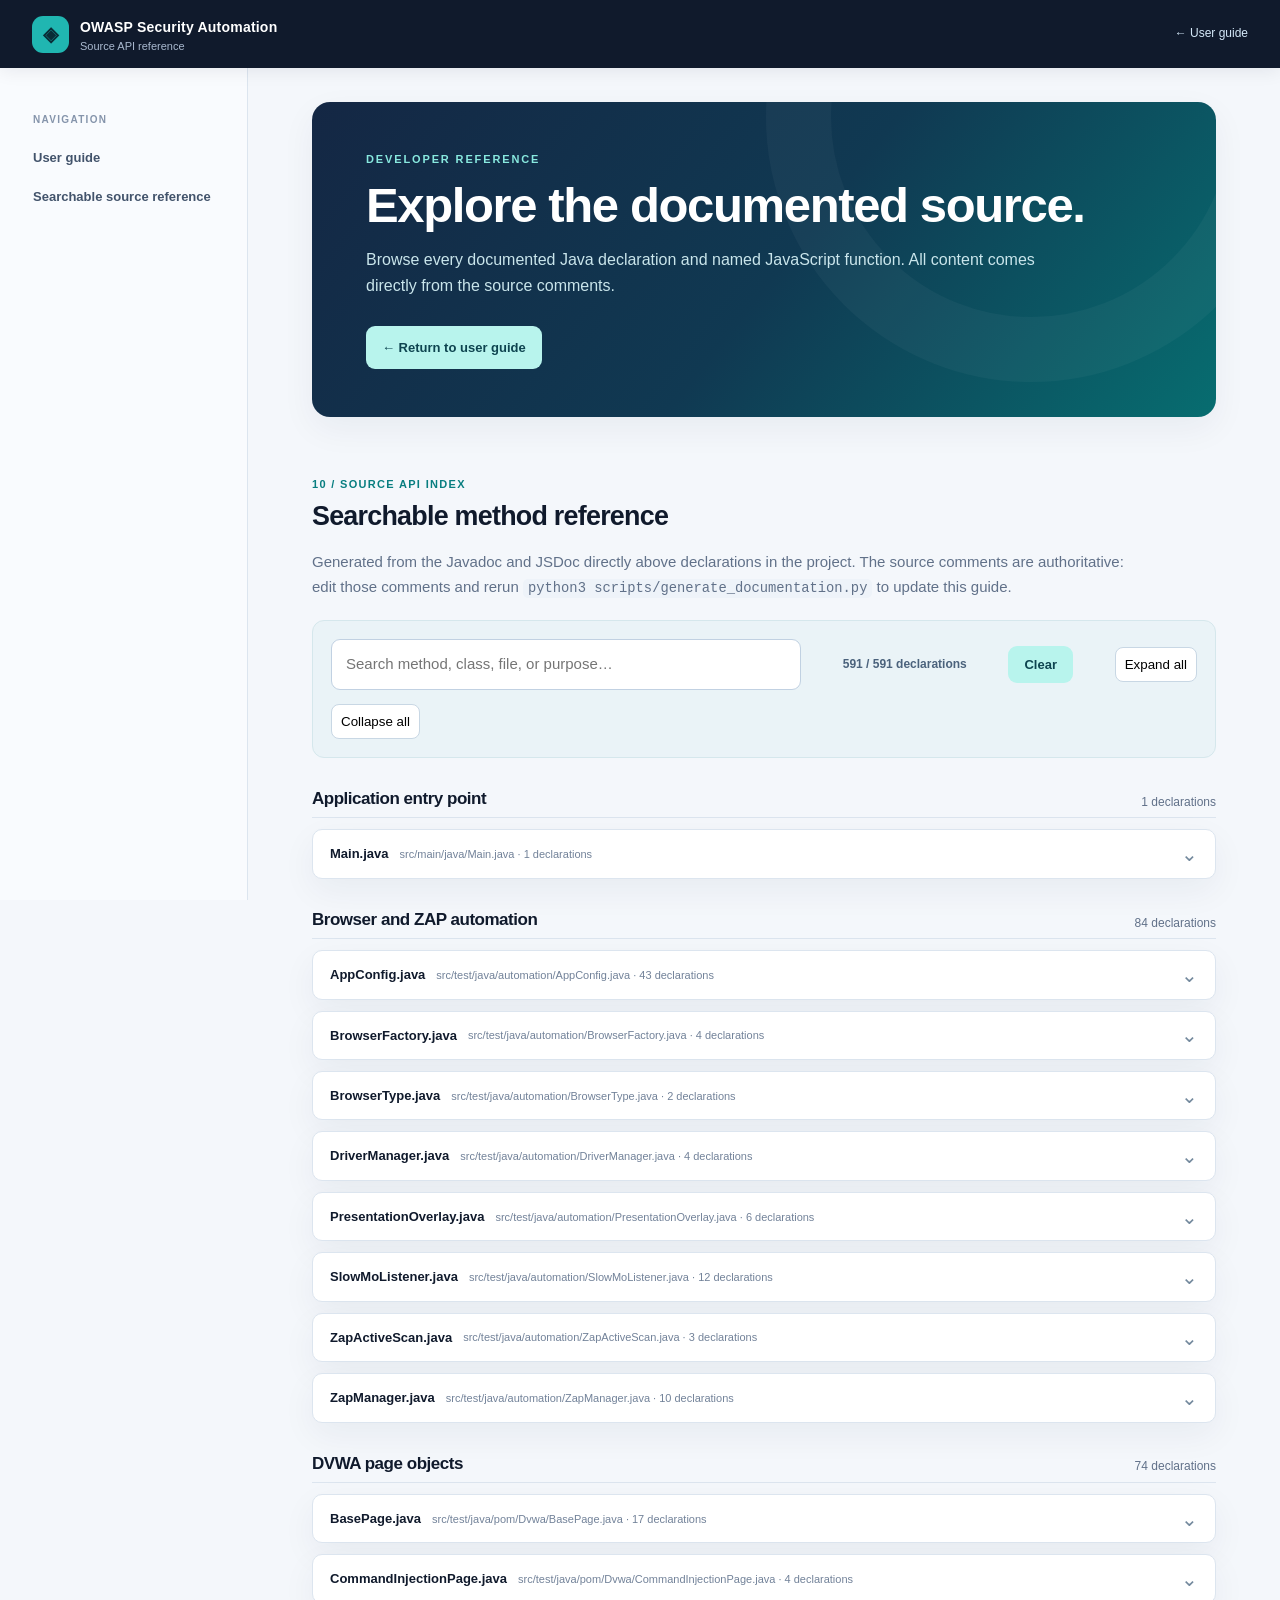
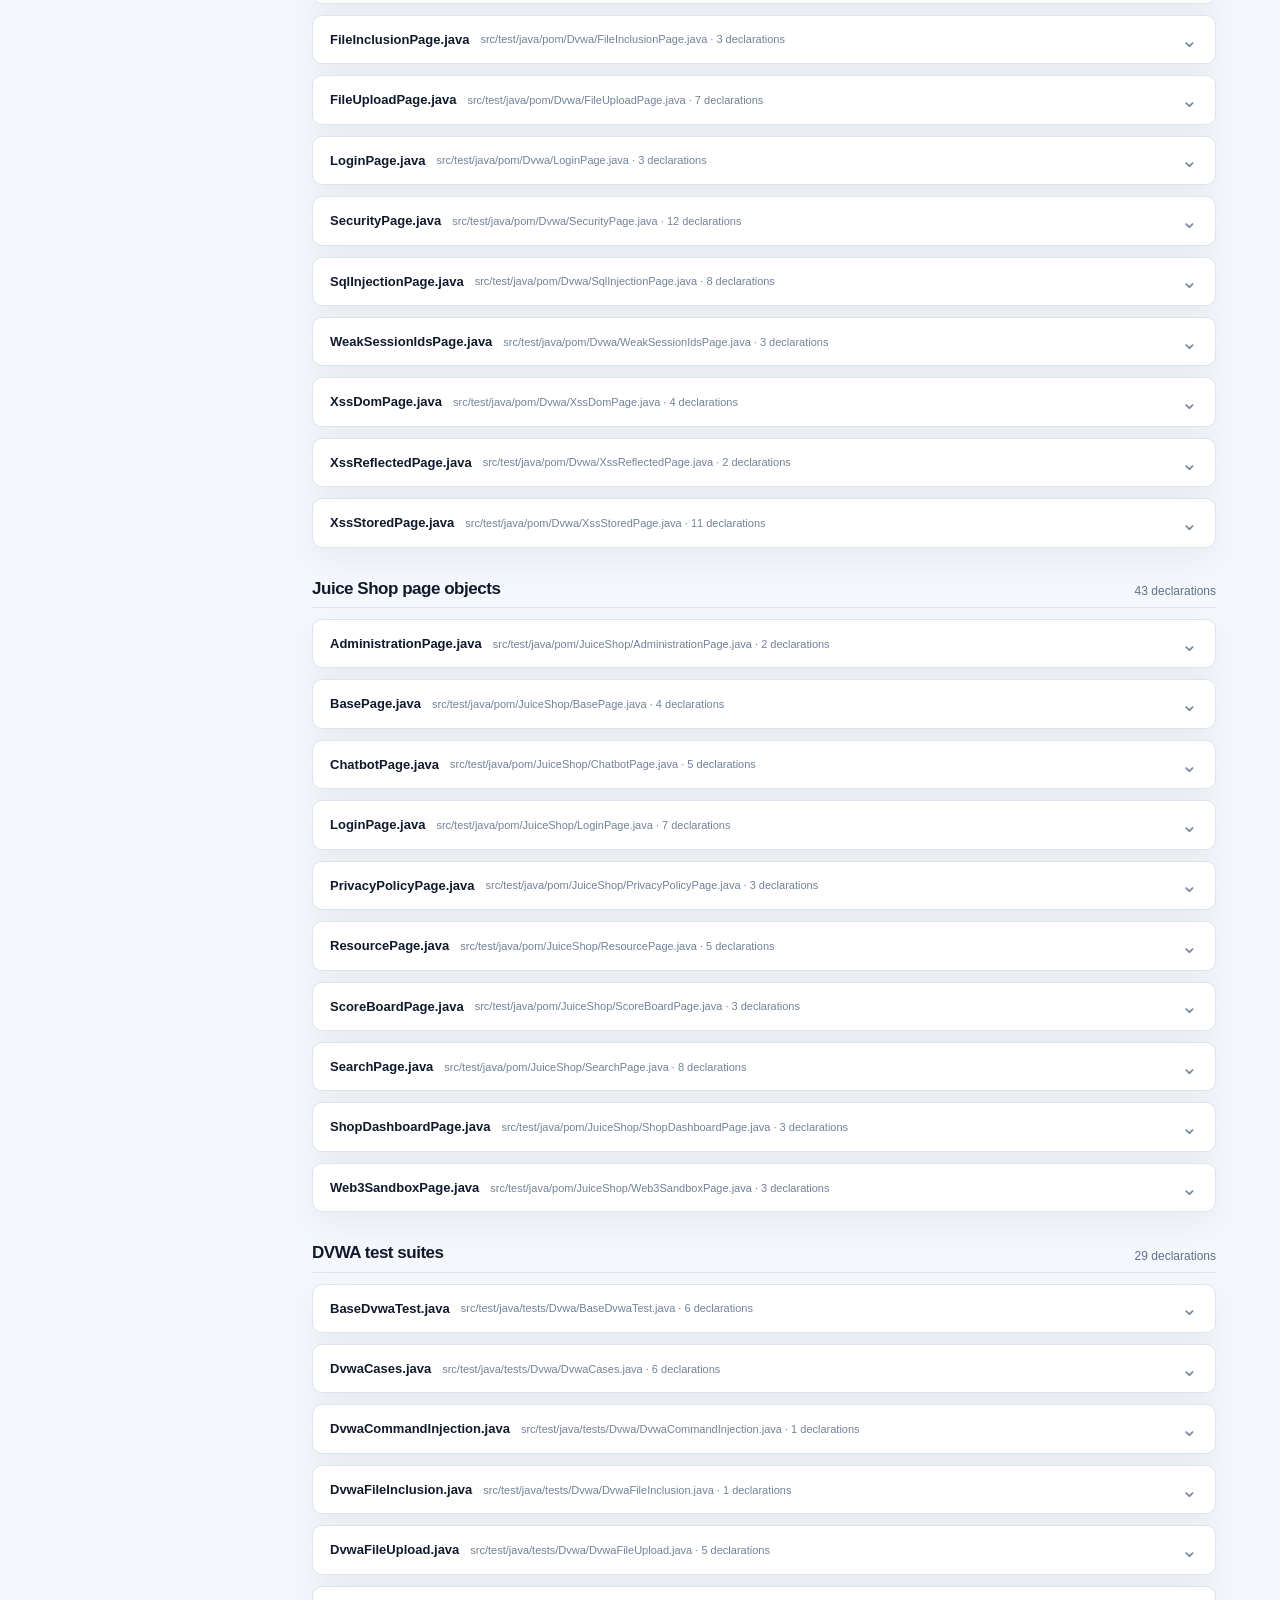
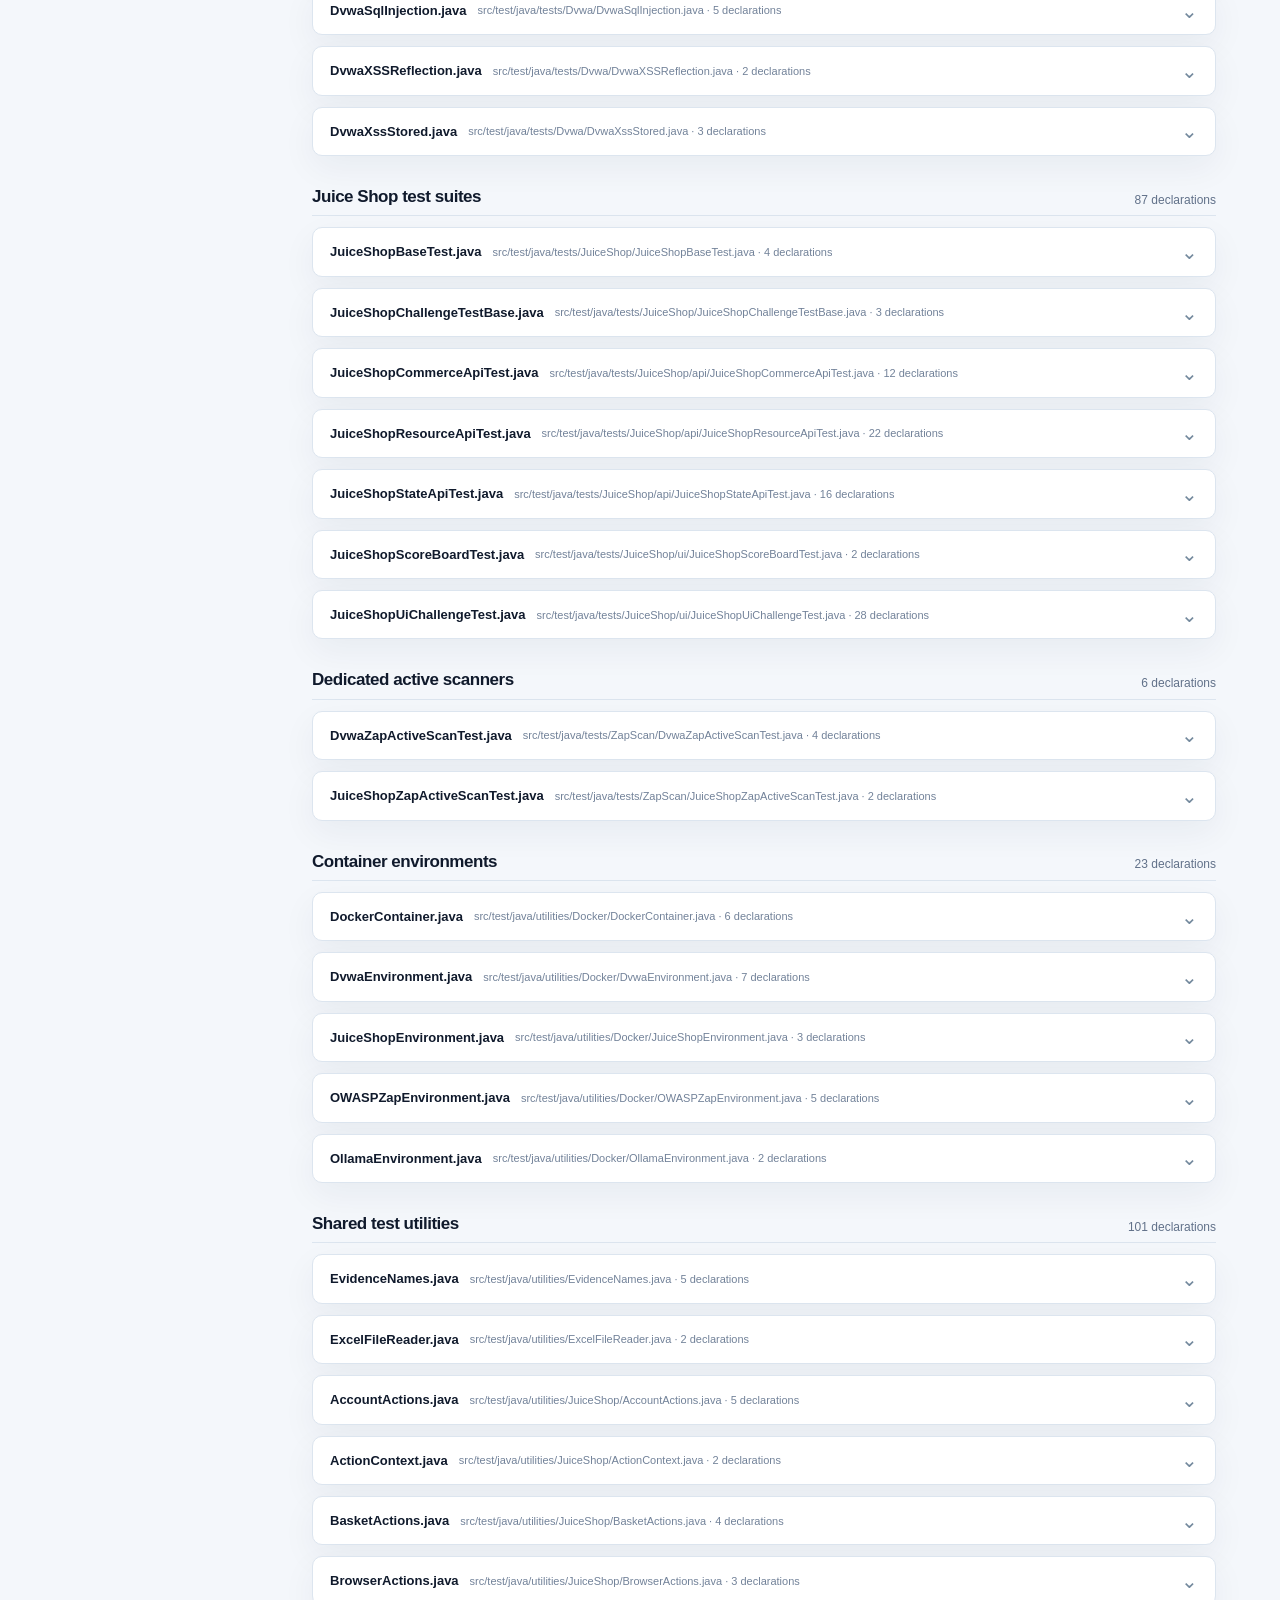
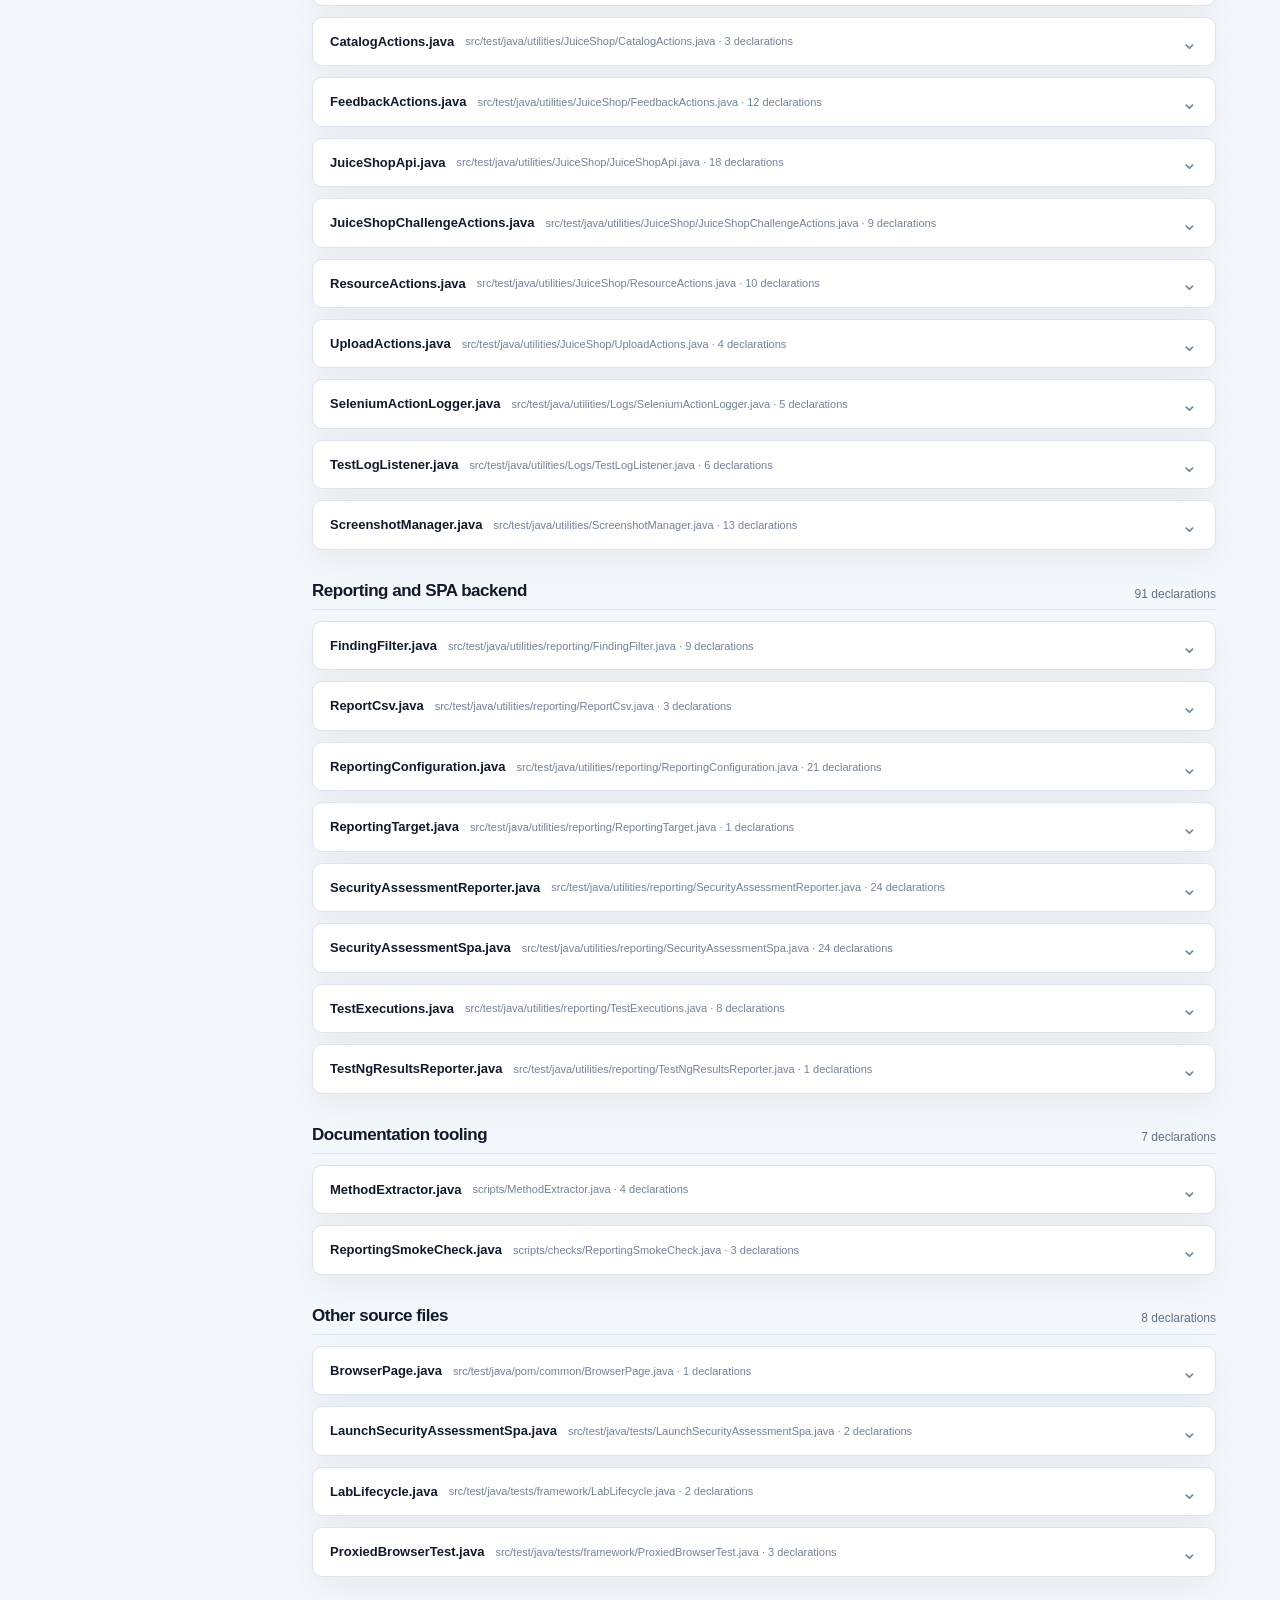
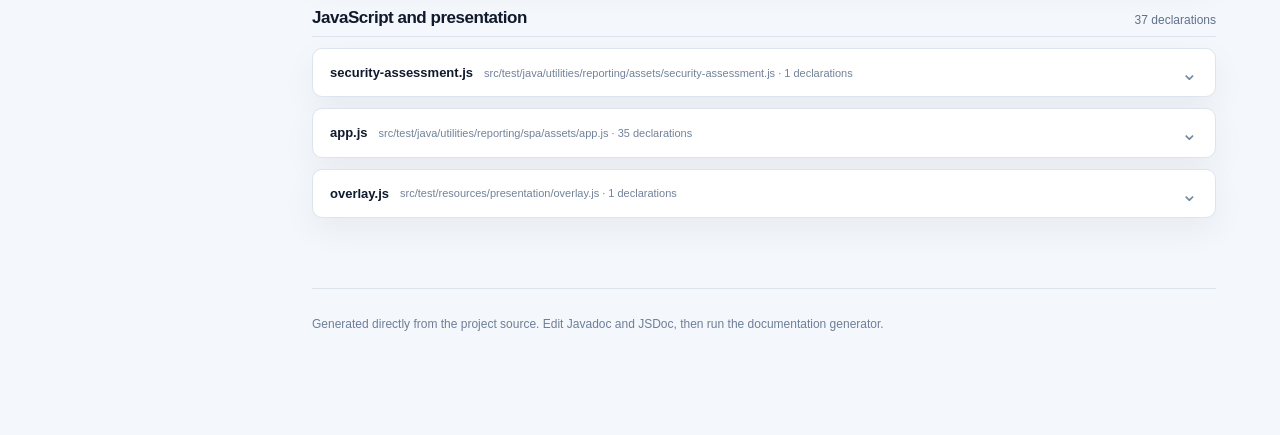
==== commit efa9a856: "Fixed delay issue caused by the refactor then added a presentation control overlay to control execut" ====
--- a/docs/api.html
+++ b/docs/api.html
@@ -21,7 +21,7 @@
 <p class="section-intro">Generated from the Javadoc and JSDoc directly above declarations in the project. The source comments are authoritative: edit those comments and rerun <code>python3 scripts/generate_documentation.py</code> to update this guide.</p>
 <div class="reference-intro">
 <input type="search" id="methodSearch" class="ref-search" aria-label="Search methods, classes, and descriptions" placeholder="Search method, class, file, or purpose…">
-<span id="methodCount" class="ref-count">588 / 588 declarations</span>
+<span id="methodCount" class="ref-count">591 / 591 declarations</span>
 <button type="button" class="action" id="clearSearch" style="border:0;cursor:pointer">Clear</button>
 <button type="button" id="expandAll" style="padding:9px;border:1px solid #c8d7e4;border-radius:8px;background:white;cursor:pointer">Expand all</button>
 <button type="button" id="collapseAll" style="padding:9px;border:1px solid #c8d7e4;border-radius:8px;background:white;cursor:pointer">Collapse all</button>
@@ -468,43 +468,43 @@
 <article class="method-entry" id="java-a5755e1068ec992" data-search="src/test/java/pom/dvwa/securitypage.java securitypage &lt;init&gt; securitypage.securitypage(webdriver driver) creates the security page component and initializes the dependencies required by its methods. &lt;p&gt;creates a security page instance and initializes its dependencies.&lt;/p&gt; @param driver the selenium webdriver controlling the application browser"><div class="method-header"><code>SecurityPage.SecurityPage(WebDriver driver)</code><span class="method-type">Constructor</span></div><p class="method-desc">Creates the security page component and initializes the dependencies required by its methods.</p>
 <p class="method-desc-more"><p>Creates a security page instance and initializes its dependencies.</p></p>
 <dl class="method-doc-tags"><div><dt>@param driver</dt><dd>the Selenium WebDriver controlling the application browser</dd></div></dl>
-<div class="method-foot"><span>SecurityPage</span><a href="../src/test/java/pom/Dvwa/SecurityPage.java" title="Open source file">src/test/java/pom/Dvwa/SecurityPage.java · line 36</a></div></article>
+<div class="method-foot"><span>SecurityPage</span><a href="../src/test/java/pom/Dvwa/SecurityPage.java" title="Open source file">src/test/java/pom/Dvwa/SecurityPage.java · line 35</a></div></article>
 <article class="method-entry" id="java-ea7c8ff0d68549a" data-search="src/test/java/pom/dvwa/securitypage.java securitypage clicksimulateattack securitypage.clicksimulateattack() : void triggers the dvwa ids attack simulation control. "><div class="method-header"><code>SecurityPage.clickSimulateAttack() : void</code><span class="method-type">Java method</span></div><p class="method-desc">Triggers the DVWA IDS attack simulation control.</p>
 
-<div class="method-foot"><span>SecurityPage</span><a href="../src/test/java/pom/Dvwa/SecurityPage.java" title="Open source file">src/test/java/pom/Dvwa/SecurityPage.java · line 102</a></div></article>
+<div class="method-foot"><span>SecurityPage</span><a href="../src/test/java/pom/Dvwa/SecurityPage.java" title="Open source file">src/test/java/pom/Dvwa/SecurityPage.java · line 113</a></div></article>
 <article class="method-entry" id="java-6c2a495347fbb23" data-search="src/test/java/pom/dvwa/securitypage.java securitypage clicksubmitpayload securitypage.clicksubmitpayload() : void submits the payload currently entered in the security module. "><div class="method-header"><code>SecurityPage.clickSubmitPayload() : void</code><span class="method-type">Java method</span></div><p class="method-desc">Submits the payload currently entered in the security module.</p>
 
-<div class="method-foot"><span>SecurityPage</span><a href="../src/test/java/pom/Dvwa/SecurityPage.java" title="Open source file">src/test/java/pom/Dvwa/SecurityPage.java · line 88</a></div></article>
+<div class="method-foot"><span>SecurityPage</span><a href="../src/test/java/pom/Dvwa/SecurityPage.java" title="Open source file">src/test/java/pom/Dvwa/SecurityPage.java · line 99</a></div></article>
 <article class="method-entry" id="java-6a1d511893a132d" data-search="src/test/java/pom/dvwa/securitypage.java securitypage clicktogglephpids securitypage.clicktogglephpids() : void toggles the dvwa php ids setting through its control. "><div class="method-header"><code>SecurityPage.clickTogglePhpIds() : void</code><span class="method-type">Java method</span></div><p class="method-desc">Toggles the DVWA PHP IDS setting through its control.</p>
 
-<div class="method-foot"><span>SecurityPage</span><a href="../src/test/java/pom/Dvwa/SecurityPage.java" title="Open source file">src/test/java/pom/Dvwa/SecurityPage.java · line 95</a></div></article>
+<div class="method-foot"><span>SecurityPage</span><a href="../src/test/java/pom/Dvwa/SecurityPage.java" title="Open source file">src/test/java/pom/Dvwa/SecurityPage.java · line 106</a></div></article>
 <article class="method-entry" id="java-a36c02ac77225a1" data-search="src/test/java/pom/dvwa/securitypage.java securitypage clickviewidslog securitypage.clickviewidslog() : void opens the dvwa ids log using its page control. "><div class="method-header"><code>SecurityPage.clickViewIdsLog() : void</code><span class="method-type">Java method</span></div><p class="method-desc">Opens the DVWA IDS log using its page control.</p>
 
-<div class="method-foot"><span>SecurityPage</span><a href="../src/test/java/pom/Dvwa/SecurityPage.java" title="Open source file">src/test/java/pom/Dvwa/SecurityPage.java · line 109</a></div></article>
+<div class="method-foot"><span>SecurityPage</span><a href="../src/test/java/pom/Dvwa/SecurityPage.java" title="Open source file">src/test/java/pom/Dvwa/SecurityPage.java · line 120</a></div></article>
 <article class="method-entry" id="java-38acb94b91856ad" data-search="src/test/java/pom/dvwa/securitypage.java securitypage enterpayload securitypage.enterpayload(string payload) : void types the supplied text into the dvwa security module input. @param payload the test input submitted to the intentionally vulnerable lab application"><div class="method-header"><code>SecurityPage.enterPayload(String payload) : void</code><span class="method-type">Java method</span></div><p class="method-desc">Types the supplied text into the DVWA security module input.</p>
 <dl class="method-doc-tags"><div><dt>@param payload</dt><dd>the test input submitted to the intentionally vulnerable lab application</dd></div></dl>
-<div class="method-foot"><span>SecurityPage</span><a href="../src/test/java/pom/Dvwa/SecurityPage.java" title="Open source file">src/test/java/pom/Dvwa/SecurityPage.java · line 79</a></div></article>
+<div class="method-foot"><span>SecurityPage</span><a href="../src/test/java/pom/Dvwa/SecurityPage.java" title="Open source file">src/test/java/pom/Dvwa/SecurityPage.java · line 90</a></div></article>
 <article class="method-entry" id="java-db34b9680386588" data-search="src/test/java/pom/dvwa/securitypage.java securitypage getcurrentphpidsstatustext securitypage.getcurrentphpidsstatustext() : string reads the php ids protection status currently shown on the dvwa page. @return the current php ids status text displayed by dvwa"><div class="method-header"><code>SecurityPage.getCurrentPhpIdsStatusText() : String</code><span class="method-type">Java method</span></div><p class="method-desc">Reads the PHP IDS protection status currently shown on the DVWA page.</p>
 <dl class="method-doc-tags"><div><dt>@return</dt><dd>the current PHP IDS status text displayed by DVWA</dd></div></dl>
-<div class="method-foot"><span>SecurityPage</span><a href="../src/test/java/pom/Dvwa/SecurityPage.java" title="Open source file">src/test/java/pom/Dvwa/SecurityPage.java · line 127</a></div></article>
+<div class="method-foot"><span>SecurityPage</span><a href="../src/test/java/pom/Dvwa/SecurityPage.java" title="Open source file">src/test/java/pom/Dvwa/SecurityPage.java · line 138</a></div></article>
 <article class="method-entry" id="java-108703354ea56d7" data-search="src/test/java/pom/dvwa/securitypage.java securitypage getcurrentsecurityleveltext securitypage.getcurrentsecurityleveltext() : string reads the dvwa security level currently displayed on the settings page. @return the security-level label currently displayed by dvwa"><div class="method-header"><code>SecurityPage.getCurrentSecurityLevelText() : String</code><span class="method-type">Java method</span></div><p class="method-desc">Reads the DVWA security level currently displayed on the settings page.</p>
 <dl class="method-doc-tags"><div><dt>@return</dt><dd>the security-level label currently displayed by DVWA</dd></div></dl>
-<div class="method-foot"><span>SecurityPage</span><a href="../src/test/java/pom/Dvwa/SecurityPage.java" title="Open source file">src/test/java/pom/Dvwa/SecurityPage.java · line 118</a></div></article>
-<article class="method-entry" id="java-cf5fc7b5279efbd" data-search="src/test/java/pom/dvwa/securitypage.java securitypage setsecuritylevel securitypage.setsecuritylevel(securitylevel lvl) : void changes the dvwa security level through the security settings form. @param lvl the selected dvwa security setting"><div class="method-header"><code>SecurityPage.setSecurityLevel(SecurityLevel lvl) : void</code><span class="method-type">Java method</span></div><p class="method-desc">Changes the DVWA security level through the security settings form.</p>
+<div class="method-foot"><span>SecurityPage</span><a href="../src/test/java/pom/Dvwa/SecurityPage.java" title="Open source file">src/test/java/pom/Dvwa/SecurityPage.java · line 129</a></div></article>
+<article class="method-entry" id="java-cf5fc7b5279efbd" data-search="src/test/java/pom/dvwa/securitypage.java securitypage setsecuritylevel securitypage.setsecuritylevel(securitylevel lvl) : void changes the dvwa security level and waits for the submitted settings page to reload. @param lvl the selected dvwa security setting"><div class="method-header"><code>SecurityPage.setSecurityLevel(SecurityLevel lvl) : void</code><span class="method-type">Java method</span></div><p class="method-desc">Changes the DVWA security level and waits for the submitted settings page to reload.</p>
 <dl class="method-doc-tags"><div><dt>@param lvl</dt><dd>the selected DVWA security setting</dd></div></dl>
-<div class="method-foot"><span>SecurityPage</span><a href="../src/test/java/pom/Dvwa/SecurityPage.java" title="Open source file">src/test/java/pom/Dvwa/SecurityPage.java · line 45</a></div></article>
+<div class="method-foot"><span>SecurityPage</span><a href="../src/test/java/pom/Dvwa/SecurityPage.java" title="Open source file">src/test/java/pom/Dvwa/SecurityPage.java · line 44</a></div></article>
 <article class="method-entry" id="java-daccf0575649b0a" data-search="src/test/java/pom/dvwa/securitypage.java securitypage.securitylevel &lt;init&gt; securitypage.securitylevel.securitylevel(string str) creates the security level component and initializes the dependencies required by its methods. &lt;p&gt;stores the configured display value of a dvwa security level.&lt;/p&gt; @param str the descriptive value to store for the enum constant"><div class="method-header"><code>SecurityPage.SecurityLevel.SecurityLevel(String str)</code><span class="method-type">Constructor</span></div><p class="method-desc">Creates the security level component and initializes the dependencies required by its methods.</p>
 <p class="method-desc-more"><p>Stores the configured display value of a DVWA security level.</p></p>
 <dl class="method-doc-tags"><div><dt>@param str</dt><dd>the descriptive value to store for the enum constant</dd></div></dl>
-<div class="method-foot"><span>SecurityPage.SecurityLevel</span><a href="../src/test/java/pom/Dvwa/SecurityPage.java" title="Open source file">src/test/java/pom/Dvwa/SecurityPage.java · line 146</a></div></article>
+<div class="method-foot"><span>SecurityPage.SecurityLevel</span><a href="../src/test/java/pom/Dvwa/SecurityPage.java" title="Open source file">src/test/java/pom/Dvwa/SecurityPage.java · line 157</a></div></article>
 <article class="method-entry" id="java-7df7cdf464ddc8d" data-search="src/test/java/pom/dvwa/securitypage.java securitypage.securitylevel getsecuritylevel securitypage.securitylevel.getsecuritylevel() : string returns the dvwa security-level code accepted by the settings form. &lt;p&gt;returns the dvwa security level setting represented by this enum constant.&lt;/p&gt; @return the lower-case security level string"><div class="method-header"><code>SecurityPage.SecurityLevel.getSecurityLevel() : String</code><span class="method-type">Java method</span></div><p class="method-desc">Returns the DVWA security-level code accepted by the settings form.</p>
 <p class="method-desc-more"><p>Returns the DVWA security level setting represented by this enum constant.</p></p>
 <dl class="method-doc-tags"><div><dt>@return</dt><dd>the lower-case security level string</dd></div></dl>
-<div class="method-foot"><span>SecurityPage.SecurityLevel</span><a href="../src/test/java/pom/Dvwa/SecurityPage.java" title="Open source file">src/test/java/pom/Dvwa/SecurityPage.java · line 157</a></div></article>
+<div class="method-foot"><span>SecurityPage.SecurityLevel</span><a href="../src/test/java/pom/Dvwa/SecurityPage.java" title="Open source file">src/test/java/pom/Dvwa/SecurityPage.java · line 168</a></div></article>
 <article class="method-entry" id="java-590bbdfb2cebf41" data-search="src/test/java/pom/dvwa/securitypage.java securitypage.securitylevel tostring securitypage.securitylevel.tostring() : string returns the dvwa security-level code accepted by the settings form. &lt;p&gt;returns the display value for this dvwa security level.&lt;/p&gt; @return the lower-case security level string"><div class="method-header"><code>SecurityPage.SecurityLevel.toString() : String</code><span class="method-type">Java method</span></div><p class="method-desc">Returns the DVWA security-level code accepted by the settings form.</p>
 <p class="method-desc-more"><p>Returns the display value for this DVWA security level.</p></p>
 <dl class="method-doc-tags"><div><dt>@return</dt><dd>the lower-case security level string</dd></div></dl>
-<div class="method-foot"><span>SecurityPage.SecurityLevel</span><a href="../src/test/java/pom/Dvwa/SecurityPage.java" title="Open source file">src/test/java/pom/Dvwa/SecurityPage.java · line 168</a></div></article>
+<div class="method-foot"><span>SecurityPage.SecurityLevel</span><a href="../src/test/java/pom/Dvwa/SecurityPage.java" title="Open source file">src/test/java/pom/Dvwa/SecurityPage.java · line 179</a></div></article>
 </div></details>
 <details class="source-group" id="file-d26660076e12"><summary><span class="source-title">SqlInjectionPage.java</span><span class="source-meta">src/test/java/pom/Dvwa/SqlInjectionPage.java · 8 declarations</span><span class="chevron" aria-hidden="true">⌄</span></summary><div class="method-stack">
 <p class="method-source-info">DVWA SQL injection interactions for GET, POST dropdown, and session-popup input modes.</p>
@@ -1411,27 +1411,27 @@
 <article class="method-entry" id="java-46edce7345425d3" data-search="src/test/java/tests/zapscan/dvwazapactivescantest.java dvwazapactivescantest effectiveport dvwazapactivescantest.effectiveport(uri uri) : int normalizes explicit and implicit uri ports for same-origin comparisons. &lt;p&gt;returns the explicit url port or the default http(s) port.&lt;/p&gt; @param uri the uri whose scheme, host and port are being examined @return the uri port, default 80/443 for http(s), or {@code -1} for unsupported schemes"><div class="method-header"><code>DvwaZapActiveScanTest.effectivePort(URI uri) : int</code><span class="method-type">Java method</span></div><p class="method-desc">Normalizes explicit and implicit URI ports for same-origin comparisons.</p>
 <p class="method-desc-more"><p>Returns the explicit URL port or the default HTTP(S) port.</p></p>
 <dl class="method-doc-tags"><div><dt>@param uri</dt><dd>the URI whose scheme, host and port are being examined</dd></div><div><dt>@return</dt><dd>the URI port, default 80/443 for HTTP(S), or <code>-1</code> for unsupported schemes</dd></div></dl>
-<div class="method-foot"><span>DvwaZapActiveScanTest</span><a href="../src/test/java/tests/ZapScan/DvwaZapActiveScanTest.java" title="Open source file">src/test/java/tests/ZapScan/DvwaZapActiveScanTest.java · line 116</a></div></article>
+<div class="method-foot"><span>DvwaZapActiveScanTest</span><a href="../src/test/java/tests/ZapActiveScan/DvwaZapActiveScanTest.java" title="Open source file">src/test/java/tests/ZapScan/DvwaZapActiveScanTest.java · line 116</a></div></article>
 <article class="method-entry" id="java-5de468c618b340b" data-search="src/test/java/tests/zapscan/dvwazapactivescantest.java dvwazapactivescantest issameorigin dvwazapactivescantest.issameorigin(string expectedurl, string actualurl) : boolean checks whether two urls resolve to the same scheme, host, and effective port. @param expectedurl the expected dvwa application url @param actualurl the url obtained from the browser @return {@code true} when scheme, host, and effective port match; otherwise {@code false}"><div class="method-header"><code>DvwaZapActiveScanTest.isSameOrigin(String expectedUrl, String actualUrl) : boolean</code><span class="method-type">Java method</span></div><p class="method-desc">Checks whether two URLs resolve to the same scheme, host, and effective port.</p>
 <dl class="method-doc-tags"><div><dt>@param expectedUrl</dt><dd>the expected DVWA application URL</dd></div><div><dt>@param actualUrl</dt><dd>the URL obtained from the browser</dd></div><div><dt>@return</dt><dd><code>true</code> when scheme, host, and effective port match; otherwise <code>false</code></dd></div></dl>
-<div class="method-foot"><span>DvwaZapActiveScanTest</span><a href="../src/test/java/tests/ZapScan/DvwaZapActiveScanTest.java" title="Open source file">src/test/java/tests/ZapScan/DvwaZapActiveScanTest.java · line 91</a></div></article>
+<div class="method-foot"><span>DvwaZapActiveScanTest</span><a href="../src/test/java/tests/ZapActiveScan/DvwaZapActiveScanTest.java" title="Open source file">src/test/java/tests/ZapScan/DvwaZapActiveScanTest.java · line 91</a></div></article>
 <article class="method-entry" id="java-9f84e7bcf9983a0" data-search="src/test/java/tests/zapscan/dvwazapactivescantest.java dvwazapactivescantest testdvwaactivescan dvwazapactivescantest.testdvwaactivescan() : void visits authenticated dvwa routes through the proxy, then runs a bounded standalone zap active scan. &lt;p&gt;seeds selected dvwa routes through the proxied browser before launching the bounded zap scanner. this alone does not configure scan-as-user authentication.&lt;/p&gt; @throws exception if a browser, http, container, or scanner operation fails"><div class="method-header"><code>DvwaZapActiveScanTest.testDvwaActiveScan() : void</code><span class="method-type">Java method</span></div><p class="method-desc">Visits authenticated DVWA routes through the proxy, then runs a bounded standalone ZAP active scan.</p>
 <p class="method-desc-more"><p>Seeds selected DVWA routes through the proxied browser before launching the bounded ZAP scanner. This alone does not configure scan-as-user authentication.</p></p>
 <dl class="method-doc-tags"><div><dt>@throws Exception</dt><dd>if a browser, HTTP, container, or scanner operation fails</dd></div></dl>
-<div class="method-foot"><span>DvwaZapActiveScanTest</span><a href="../src/test/java/tests/ZapScan/DvwaZapActiveScanTest.java" title="Open source file">src/test/java/tests/ZapScan/DvwaZapActiveScanTest.java · line 42</a></div></article>
+<div class="method-foot"><span>DvwaZapActiveScanTest</span><a href="../src/test/java/tests/ZapActiveScan/DvwaZapActiveScanTest.java" title="Open source file">src/test/java/tests/ZapScan/DvwaZapActiveScanTest.java · line 42</a></div></article>
 <article class="method-entry" id="java-e3535ec981b616b" data-search="src/test/java/tests/zapscan/dvwazapactivescantest.java dvwazapactivescantest zapreportname dvwazapactivescantest.zapreportname() : string selects the dvwa active-scan report filename rather than the regular dvwa report. @return the dedicated dvwa active-scan html report filename"><div class="method-header"><code>DvwaZapActiveScanTest.zapReportName() : String</code><span class="method-type">Java method</span></div><p class="method-desc">Selects the DVWA active-scan report filename rather than the regular DVWA report.</p>
 <dl class="method-doc-tags"><div><dt>@return</dt><dd>the dedicated DVWA active-scan HTML report filename</dd></div></dl>
-<div class="method-foot"><span>DvwaZapActiveScanTest</span><a href="../src/test/java/tests/ZapScan/DvwaZapActiveScanTest.java" title="Open source file">src/test/java/tests/ZapScan/DvwaZapActiveScanTest.java · line 31</a></div></article>
+<div class="method-foot"><span>DvwaZapActiveScanTest</span><a href="../src/test/java/tests/ZapActiveScan/DvwaZapActiveScanTest.java" title="Open source file">src/test/java/tests/ZapScan/DvwaZapActiveScanTest.java · line 31</a></div></article>
 </div></details>
 <details class="source-group" id="file-0f8e99d717ae"><summary><span class="source-title">JuiceShopZapActiveScanTest.java</span><span class="source-meta">src/test/java/tests/ZapScan/JuiceShopZapActiveScanTest.java · 2 declarations</span><span class="chevron" aria-hidden="true">⌄</span></summary><div class="method-stack">
 <p class="method-source-info">Standalone Juice Shop assessment that launches a bounded ZAP scan independently of the challenge suite.</p>
 <article class="method-entry" id="java-ec145b98482c0a7" data-search="src/test/java/tests/zapscan/juiceshopzapactivescantest.java juiceshopzapactivescantest testjuiceshopactivescan juiceshopzapactivescantest.testjuiceshopactivescan() : void runs the standalone juice shop zap active scan and verifies completion status. &lt;p&gt;executes only when the standalone active-scan suite is selected; normal challenge execution does not launch this scan.&lt;/p&gt; "><div class="method-header"><code>JuiceShopZapActiveScanTest.testJuiceShopActiveScan() : void</code><span class="method-type">Java method</span></div><p class="method-desc">Runs the standalone Juice Shop ZAP active scan and verifies completion status.</p>
 <p class="method-desc-more"><p>Executes only when the standalone active-scan suite is selected; normal challenge execution does not launch this scan.</p></p>
 
-<div class="method-foot"><span>JuiceShopZapActiveScanTest</span><a href="../src/test/java/tests/ZapScan/JuiceShopZapActiveScanTest.java" title="Open source file">src/test/java/tests/ZapScan/JuiceShopZapActiveScanTest.java · line 32</a></div></article>
+<div class="method-foot"><span>JuiceShopZapActiveScanTest</span><a href="../src/test/java/tests/ZapActiveScan/JuiceShopZapActiveScanTest.java" title="Open source file">src/test/java/tests/ZapScan/JuiceShopZapActiveScanTest.java · line 32</a></div></article>
 <article class="method-entry" id="java-f7b6b4046b4da06" data-search="src/test/java/tests/zapscan/juiceshopzapactivescantest.java juiceshopzapactivescantest zapreportname juiceshopzapactivescantest.zapreportname() : string selects the juice shop active-scan report filename rather than the regular test report. @return the dedicated juice shop active-scan html report filename"><div class="method-header"><code>JuiceShopZapActiveScanTest.zapReportName() : String</code><span class="method-type">Java method</span></div><p class="method-desc">Selects the Juice Shop active-scan report filename rather than the regular test report.</p>
 <dl class="method-doc-tags"><div><dt>@return</dt><dd>the dedicated Juice Shop active-scan HTML report filename</dd></div></dl>
-<div class="method-foot"><span>JuiceShopZapActiveScanTest</span><a href="../src/test/java/tests/ZapScan/JuiceShopZapActiveScanTest.java" title="Open source file">src/test/java/tests/ZapScan/JuiceShopZapActiveScanTest.java · line 22</a></div></article>
+<div class="method-foot"><span>JuiceShopZapActiveScanTest</span><a href="../src/test/java/tests/ZapActiveScan/JuiceShopZapActiveScanTest.java" title="Open source file">src/test/java/tests/ZapScan/JuiceShopZapActiveScanTest.java · line 22</a></div></article>
 </div></details>
 </div>
 <div class="ref-section"><div class="ref-section-heading"><h3>Container environments</h3><span>23 declarations</span></div>
@@ -1909,7 +1909,7 @@
 <div class="method-foot"><span>ScreenshotManager</span><a href="../src/test/java/utilities/ScreenshotManager.java" title="Open source file">src/test/java/utilities/ScreenshotManager.java · line 193</a></div></article>
 </div></details>
 </div>
-<div class="ref-section"><div class="ref-section-heading"><h3>Reporting and SPA backend</h3><span>90 declarations</span></div>
+<div class="ref-section"><div class="ref-section-heading"><h3>Reporting and SPA backend</h3><span>91 declarations</span></div>
 <details class="source-group" id="file-c4bc714864e3"><summary><span class="source-title">FindingFilter.java</span><span class="source-meta">src/test/java/utilities/reporting/FindingFilter.java · 9 declarations</span><span class="chevron" aria-hidden="true">⌄</span></summary><div class="method-stack">
 <p class="method-source-info">Request-level classification; original ZAP JSON is never modified.</p>
 <article class="method-entry" id="java-31316b51d4e58a4" data-search="src/test/java/utilities/reporting/findingfilter.java findingfilter &lt;init&gt; findingfilter.findingfilter(reportingconfiguration config, string id, string site) creates the finding filter component and initializes the dependencies required by its methods. &lt;p&gt;creates a per-target scope and triage filter from report settings.&lt;/p&gt; @param config the reporting configuration used to resolve paths and rules @param id the configured identifier to look up @param site the application origin used as the report scope @throws ioexception if a required file or http stream cannot be read or written"><div class="method-header"><code>FindingFilter.FindingFilter(ReportingConfiguration config, String id, String site)</code><span class="method-type">Constructor</span></div><p class="method-desc">Creates the finding filter component and initializes the dependencies required by its methods.</p>
@@ -2124,16 +2124,16 @@
 <div class="method-foot"><span>SecurityAssessmentSpa</span><a href="../src/test/java/utilities/reporting/SecurityAssessmentSpa.java" title="Open source file">src/test/java/utilities/reporting/SecurityAssessmentSpa.java · line 160</a></div></article>
 <article class="method-entry" id="java-a52ca6ff91d8cdd" data-search="src/test/java/utilities/reporting/securityassessmentspa.java securityassessmentspa cleanmarkup securityassessmentspa.cleanmarkup(string value) : string removes html markup from zap report text before exposing it in the spa. @param value the input value to convert or display @return plain text with markup and excess whitespace removed"><div class="method-header"><code>SecurityAssessmentSpa.cleanMarkup(String value) : String</code><span class="method-type">Java method</span></div><p class="method-desc">Removes HTML markup from ZAP report text before exposing it in the SPA.</p>
 <dl class="method-doc-tags"><div><dt>@param value</dt><dd>the input value to convert or display</dd></div><div><dt>@return</dt><dd>plain text with markup and excess whitespace removed</dd></div></dl>
-<div class="method-foot"><span>SecurityAssessmentSpa</span><a href="../src/test/java/utilities/reporting/SecurityAssessmentSpa.java" title="Open source file">src/test/java/utilities/reporting/SecurityAssessmentSpa.java · line 746</a></div></article>
+<div class="method-foot"><span>SecurityAssessmentSpa</span><a href="../src/test/java/utilities/reporting/SecurityAssessmentSpa.java" title="Open source file">src/test/java/utilities/reporting/SecurityAssessmentSpa.java · line 747</a></div></article>
 <article class="method-entry" id="java-5f8552c065f5dfd" data-search="src/test/java/utilities/reporting/securityassessmentspa.java securityassessmentspa confidence securityassessmentspa.confidence(string value) : string maps a zap confidence code to a readable confidence label. @param value the input value to convert or display @return the display label mapped from a zap confidence code"><div class="method-header"><code>SecurityAssessmentSpa.confidence(String value) : String</code><span class="method-type">Java method</span></div><p class="method-desc">Maps a ZAP confidence code to a readable confidence label.</p>
 <dl class="method-doc-tags"><div><dt>@param value</dt><dd>the input value to convert or display</dd></div><div><dt>@return</dt><dd>the display label mapped from a ZAP confidence code</dd></div></dl>
-<div class="method-foot"><span>SecurityAssessmentSpa</span><a href="../src/test/java/utilities/reporting/SecurityAssessmentSpa.java" title="Open source file">src/test/java/utilities/reporting/SecurityAssessmentSpa.java · line 794</a></div></article>
+<div class="method-foot"><span>SecurityAssessmentSpa</span><a href="../src/test/java/utilities/reporting/SecurityAssessmentSpa.java" title="Open source file">src/test/java/utilities/reporting/SecurityAssessmentSpa.java · line 795</a></div></article>
 <article class="method-entry" id="java-137e924c29a9abd" data-search="src/test/java/utilities/reporting/securityassessmentspa.java securityassessmentspa encode securityassessmentspa.encode(string value) : string encodes a path component for an http url. @param value the input value to convert or display @return url-encoded text suitable for a link path component"><div class="method-header"><code>SecurityAssessmentSpa.encode(String value) : String</code><span class="method-type">Java method</span></div><p class="method-desc">Encodes a path component for an HTTP URL.</p>
 <dl class="method-doc-tags"><div><dt>@param value</dt><dd>the input value to convert or display</dd></div><div><dt>@return</dt><dd>URL-encoded text suitable for a link path component</dd></div></dl>
-<div class="method-foot"><span>SecurityAssessmentSpa</span><a href="../src/test/java/utilities/reporting/SecurityAssessmentSpa.java" title="Open source file">src/test/java/utilities/reporting/SecurityAssessmentSpa.java · line 825</a></div></article>
+<div class="method-foot"><span>SecurityAssessmentSpa</span><a href="../src/test/java/utilities/reporting/SecurityAssessmentSpa.java" title="Open source file">src/test/java/utilities/reporting/SecurityAssessmentSpa.java · line 826</a></div></article>
 <article class="method-entry" id="java-31fd1be7fe220c1" data-search="src/test/java/utilities/reporting/securityassessmentspa.java securityassessmentspa findtarget securityassessmentspa.findtarget(string id) : reportingtarget looks up the configured target application with the requested identifier. @param id the configured identifier to look up @return the matching configured application, or {@code null} if not found"><div class="method-header"><code>SecurityAssessmentSpa.findTarget(String id) : ReportingTarget</code><span class="method-type">Java method</span></div><p class="method-desc">Looks up the configured target application with the requested identifier.</p>
 <dl class="method-doc-tags"><div><dt>@param id</dt><dd>the configured identifier to look up</dd></div><div><dt>@return</dt><dd>the matching configured application, or <code>null</code> if not found</dd></div></dl>
-<div class="method-foot"><span>SecurityAssessmentSpa</span><a href="../src/test/java/utilities/reporting/SecurityAssessmentSpa.java" title="Open source file">src/test/java/utilities/reporting/SecurityAssessmentSpa.java · line 652</a></div></article>
+<div class="method-foot"><span>SecurityAssessmentSpa</span><a href="../src/test/java/utilities/reporting/SecurityAssessmentSpa.java" title="Open source file">src/test/java/utilities/reporting/SecurityAssessmentSpa.java · line 653</a></div></article>
 <article class="method-entry" id="java-25bb1b6be5e1bcb" data-search="src/test/java/utilities/reporting/securityassessmentspa.java securityassessmentspa handle securityassessmentspa.handle(httpexchange exchange) : void routes read-only http requests to targets, assessments, screenshots, or static spa assets. &lt;p&gt;routes read-only target, assessment, screenshot, and static-asset requests; rejects non-get methods.&lt;/p&gt; @param exchange the incoming http exchange to inspect or respond to @throws ioexception if a required file or http stream cannot be read or written"><div class="method-header"><code>SecurityAssessmentSpa.handle(HttpExchange exchange) : void</code><span class="method-type">Java method</span></div><p class="method-desc">Routes read-only HTTP requests to targets, assessments, screenshots, or static SPA assets.</p>
 <p class="method-desc-more"><p>Routes read-only target, assessment, screenshot, and static-asset requests; rejects non-GET methods.</p></p>
 <dl class="method-doc-tags"><div><dt>@param exchange</dt><dd>the incoming HTTP exchange to inspect or respond to</dd></div><div><dt>@throws IOException</dt><dd>if a required file or HTTP stream cannot be read or written</dd></div></dl>
@@ -2156,74 +2156,78 @@
 <div class="method-foot"><span>SecurityAssessmentSpa</span><a href="../src/test/java/utilities/reporting/SecurityAssessmentSpa.java" title="Open source file">src/test/java/utilities/reporting/SecurityAssessmentSpa.java · line 60</a></div></article>
 <article class="method-entry" id="java-79d94696ce56962" data-search="src/test/java/utilities/reporting/securityassessmentspa.java securityassessmentspa modified securityassessmentspa.modified(path path) : long reads a file modification timestamp, returning a fallback on i/o failure. @param path the path or url passed to the request or file operation @return the file modification timestamp in milliseconds, or zero on read failure"><div class="method-header"><code>SecurityAssessmentSpa.modified(Path path) : long</code><span class="method-type">Java method</span></div><p class="method-desc">Reads a file modification timestamp, returning a fallback on I/O failure.</p>
 <dl class="method-doc-tags"><div><dt>@param path</dt><dd>the path or URL passed to the request or file operation</dd></div><div><dt>@return</dt><dd>the file modification timestamp in milliseconds, or zero on read failure</dd></div></dl>
-<div class="method-foot"><span>SecurityAssessmentSpa</span><a href="../src/test/java/utilities/reporting/SecurityAssessmentSpa.java" title="Open source file">src/test/java/utilities/reporting/SecurityAssessmentSpa.java · line 811</a></div></article>
+<div class="method-foot"><span>SecurityAssessmentSpa</span><a href="../src/test/java/utilities/reporting/SecurityAssessmentSpa.java" title="Open source file">src/test/java/utilities/reporting/SecurityAssessmentSpa.java · line 812</a></div></article>
 <article class="method-entry" id="java-55c1450a0b10cc1" data-search="src/test/java/utilities/reporting/securityassessmentspa.java securityassessmentspa screenshotlink securityassessmentspa.screenshotlink(reportingtarget target, string classname, string method, string filename) : string verifies and builds a safe screenshot url for a specific test execution. @param target the configured application/report target @param classname the fully-qualified name of the testng test class @param method the http request method or reflected java method being processed @param filename the filename associated with a file upload or screenshot @return the safe spa screenshot url, or {@code null} when no valid file matches @throws ioexception if a required file or http stream cannot be read or written"><div class="method-header"><code>SecurityAssessmentSpa.screenshotLink(ReportingTarget target, String className, String method, String filename) : String</code><span class="method-type">Java method</span></div><p class="method-desc">Verifies and builds a safe screenshot URL for a specific test execution.</p>
 <dl class="method-doc-tags"><div><dt>@param target</dt><dd>the configured application/report target</dd></div><div><dt>@param className</dt><dd>the fully-qualified name of the TestNG test class</dd></div><div><dt>@param method</dt><dd>the HTTP request method or reflected Java method being processed</dd></div><div><dt>@param filename</dt><dd>the filename associated with a file upload or screenshot</dd></div><div><dt>@return</dt><dd>the safe SPA screenshot URL, or <code>null</code> when no valid file matches</dd></div><div><dt>@throws IOException</dt><dd>if a required file or HTTP stream cannot be read or written</dd></div></dl>
-<div class="method-foot"><span>SecurityAssessmentSpa</span><a href="../src/test/java/utilities/reporting/SecurityAssessmentSpa.java" title="Open source file">src/test/java/utilities/reporting/SecurityAssessmentSpa.java · line 462</a></div></article>
+<div class="method-foot"><span>SecurityAssessmentSpa</span><a href="../src/test/java/utilities/reporting/SecurityAssessmentSpa.java" title="Open source file">src/test/java/utilities/reporting/SecurityAssessmentSpa.java · line 463</a></div></article>
 <article class="method-entry" id="java-4ca0d5194b4e40b" data-search="src/test/java/utilities/reporting/securityassessmentspa.java securityassessmentspa screenshotlinks securityassessmentspa.screenshotlinks(reportingtarget target, string classname, string method) : list&lt;string&gt; locates screenshot files associated with a test method. @param target the configured application/report target @param classname the fully-qualified name of the testng test class @param method the http request method or reflected java method being processed @return the newest matching screenshot urls associated with a test method @throws ioexception if a required file or http stream cannot be read or written"><div class="method-header"><code>SecurityAssessmentSpa.screenshotLinks(ReportingTarget target, String className, String method) : List&lt;String&gt;</code><span class="method-type">Java method</span></div><p class="method-desc">Locates screenshot files associated with a test method.</p>
 <dl class="method-doc-tags"><div><dt>@param target</dt><dd>the configured application/report target</dd></div><div><dt>@param className</dt><dd>the fully-qualified name of the TestNG test class</dd></div><div><dt>@param method</dt><dd>the HTTP request method or reflected Java method being processed</dd></div><div><dt>@return</dt><dd>the newest matching screenshot URLs associated with a test method</dd></div><div><dt>@throws IOException</dt><dd>if a required file or HTTP stream cannot be read or written</dd></div></dl>
-<div class="method-foot"><span>SecurityAssessmentSpa</span><a href="../src/test/java/utilities/reporting/SecurityAssessmentSpa.java" title="Open source file">src/test/java/utilities/reporting/SecurityAssessmentSpa.java · line 509</a></div></article>
+<div class="method-foot"><span>SecurityAssessmentSpa</span><a href="../src/test/java/utilities/reporting/SecurityAssessmentSpa.java" title="Open source file">src/test/java/utilities/reporting/SecurityAssessmentSpa.java · line 510</a></div></article>
 <article class="method-entry" id="java-b23f337aed0b964" data-search="src/test/java/utilities/reporting/securityassessmentspa.java securityassessmentspa sendbytes securityassessmentspa.sendbytes(httpexchange exchange, int status, string type, byte[] data) : void writes the response headers and bytes to the http exchange. @param exchange the incoming http exchange to inspect or respond to @param status the http status code or test execution status being recorded @param type the response mime type @param data the response data written to the http exchange @throws ioexception if a required file or http stream cannot be read or written"><div class="method-header"><code>SecurityAssessmentSpa.sendBytes(HttpExchange exchange, int status, String type, byte[] data) : void</code><span class="method-type">Java method</span></div><p class="method-desc">Writes the response headers and bytes to the HTTP exchange.</p>
 <dl class="method-doc-tags"><div><dt>@param exchange</dt><dd>the incoming HTTP exchange to inspect or respond to</dd></div><div><dt>@param status</dt><dd>the HTTP status code or test execution status being recorded</dd></div><div><dt>@param type</dt><dd>the response MIME type</dd></div><div><dt>@param data</dt><dd>the response data written to the HTTP exchange</dd></div><div><dt>@throws IOException</dt><dd>if a required file or HTTP stream cannot be read or written</dd></div></dl>
-<div class="method-foot"><span>SecurityAssessmentSpa</span><a href="../src/test/java/utilities/reporting/SecurityAssessmentSpa.java" title="Open source file">src/test/java/utilities/reporting/SecurityAssessmentSpa.java · line 718</a></div></article>
+<div class="method-foot"><span>SecurityAssessmentSpa</span><a href="../src/test/java/utilities/reporting/SecurityAssessmentSpa.java" title="Open source file">src/test/java/utilities/reporting/SecurityAssessmentSpa.java · line 719</a></div></article>
 <article class="method-entry" id="java-6c13f14eee8e1cd" data-search="src/test/java/utilities/reporting/securityassessmentspa.java securityassessmentspa sendjson securityassessmentspa.sendjson(httpexchange exchange, int status, object value) : void serializes a value as json and sends an http response. @param exchange the incoming http exchange to inspect or respond to @param status the http status code or test execution status being recorded @param value the input value to convert or display @throws ioexception if a required file or http stream cannot be read or written"><div class="method-header"><code>SecurityAssessmentSpa.sendJson(HttpExchange exchange, int status, Object value) : void</code><span class="method-type">Java method</span></div><p class="method-desc">Serializes a value as JSON and sends an HTTP response.</p>
 <dl class="method-doc-tags"><div><dt>@param exchange</dt><dd>the incoming HTTP exchange to inspect or respond to</dd></div><div><dt>@param status</dt><dd>the HTTP status code or test execution status being recorded</dd></div><div><dt>@param value</dt><dd>the input value to convert or display</dd></div><div><dt>@throws IOException</dt><dd>if a required file or HTTP stream cannot be read or written</dd></div></dl>
-<div class="method-foot"><span>SecurityAssessmentSpa</span><a href="../src/test/java/utilities/reporting/SecurityAssessmentSpa.java" title="Open source file">src/test/java/utilities/reporting/SecurityAssessmentSpa.java · line 686</a></div></article>
+<div class="method-foot"><span>SecurityAssessmentSpa</span><a href="../src/test/java/utilities/reporting/SecurityAssessmentSpa.java" title="Open source file">src/test/java/utilities/reporting/SecurityAssessmentSpa.java · line 687</a></div></article>
 <article class="method-entry" id="java-d9d8a0579639640" data-search="src/test/java/utilities/reporting/securityassessmentspa.java securityassessmentspa sendtext securityassessmentspa.sendtext(httpexchange exchange, int status, string message) : void sends a utf-8 plain-text http response. @param exchange the incoming http exchange to inspect or respond to @param status the http status code or test execution status being recorded @param message the plain-text body of the http response @throws ioexception if a required file or http stream cannot be read or written"><div class="method-header"><code>SecurityAssessmentSpa.sendText(HttpExchange exchange, int status, String message) : void</code><span class="method-type">Java method</span></div><p class="method-desc">Sends a UTF-8 plain-text HTTP response.</p>
 <dl class="method-doc-tags"><div><dt>@param exchange</dt><dd>the incoming HTTP exchange to inspect or respond to</dd></div><div><dt>@param status</dt><dd>the HTTP status code or test execution status being recorded</dd></div><div><dt>@param message</dt><dd>the plain-text body of the HTTP response</dd></div><div><dt>@throws IOException</dt><dd>if a required file or HTTP stream cannot be read or written</dd></div></dl>
-<div class="method-foot"><span>SecurityAssessmentSpa</span><a href="../src/test/java/utilities/reporting/SecurityAssessmentSpa.java" title="Open source file">src/test/java/utilities/reporting/SecurityAssessmentSpa.java · line 702</a></div></article>
+<div class="method-foot"><span>SecurityAssessmentSpa</span><a href="../src/test/java/utilities/reporting/SecurityAssessmentSpa.java" title="Open source file">src/test/java/utilities/reporting/SecurityAssessmentSpa.java · line 703</a></div></article>
 <article class="method-entry" id="java-546c05e8378cc74" data-search="src/test/java/utilities/reporting/securityassessmentspa.java securityassessmentspa servescreenshot securityassessmentspa.servescreenshot(httpexchange exchange, string remaining) : void returns a screenshot only when its normalized real path is inside the configured evidence directory. &lt;p&gt;normalizes screenshot paths and rejects files outside the configured evidence directory.&lt;/p&gt; @param exchange the incoming http exchange to inspect or respond to @param remaining the screenshot path segment after the api route prefix @throws ioexception if a required file or http stream cannot be read or written"><div class="method-header"><code>SecurityAssessmentSpa.serveScreenshot(HttpExchange exchange, String remaining) : void</code><span class="method-type">Java method</span></div><p class="method-desc">Returns a screenshot only when its normalized real path is inside the configured evidence directory.</p>
 <p class="method-desc-more"><p>Normalizes screenshot paths and rejects files outside the configured evidence directory.</p></p>
 <dl class="method-doc-tags"><div><dt>@param exchange</dt><dd>the incoming HTTP exchange to inspect or respond to</dd></div><div><dt>@param remaining</dt><dd>the screenshot path segment after the API route prefix</dd></div><div><dt>@throws IOException</dt><dd>if a required file or HTTP stream cannot be read or written</dd></div></dl>
-<div class="method-foot"><span>SecurityAssessmentSpa</span><a href="../src/test/java/utilities/reporting/SecurityAssessmentSpa.java" title="Open source file">src/test/java/utilities/reporting/SecurityAssessmentSpa.java · line 567</a></div></article>
+<div class="method-foot"><span>SecurityAssessmentSpa</span><a href="../src/test/java/utilities/reporting/SecurityAssessmentSpa.java" title="Open source file">src/test/java/utilities/reporting/SecurityAssessmentSpa.java · line 568</a></div></article>
 <article class="method-entry" id="java-d52a8b8e0ebd75a" data-search="src/test/java/utilities/reporting/securityassessmentspa.java securityassessmentspa servestatic securityassessmentspa.servestatic(httpexchange exchange, string rawpath) : void serves frontend html, css, and js only from the configured spa asset directory. &lt;p&gt;serves only files rooted within the configured spa frontend directory.&lt;/p&gt; @param exchange the incoming http exchange to inspect or respond to @param rawpath the request uri path used to locate a frontend asset @throws ioexception if a required file or http stream cannot be read or written"><div class="method-header"><code>SecurityAssessmentSpa.serveStatic(HttpExchange exchange, String rawPath) : void</code><span class="method-type">Java method</span></div><p class="method-desc">Serves frontend HTML, CSS, and JS only from the configured SPA asset directory.</p>
 <p class="method-desc-more"><p>Serves only files rooted within the configured SPA frontend directory.</p></p>
 <dl class="method-doc-tags"><div><dt>@param exchange</dt><dd>the incoming HTTP exchange to inspect or respond to</dd></div><div><dt>@param rawPath</dt><dd>the request URI path used to locate a frontend asset</dd></div><div><dt>@throws IOException</dt><dd>if a required file or HTTP stream cannot be read or written</dd></div></dl>
-<div class="method-foot"><span>SecurityAssessmentSpa</span><a href="../src/test/java/utilities/reporting/SecurityAssessmentSpa.java" title="Open source file">src/test/java/utilities/reporting/SecurityAssessmentSpa.java · line 617</a></div></article>
+<div class="method-foot"><span>SecurityAssessmentSpa</span><a href="../src/test/java/utilities/reporting/SecurityAssessmentSpa.java" title="Open source file">src/test/java/utilities/reporting/SecurityAssessmentSpa.java · line 618</a></div></article>
 <article class="method-entry" id="java-e0e16ab1709d68f" data-search="src/test/java/utilities/reporting/securityassessmentspa.java securityassessmentspa setheaders securityassessmentspa.setheaders(httpexchange exchange) : void sets http response headers to reduce caching, framing, and cross-origin risks. @param exchange the incoming http exchange to inspect or respond to"><div class="method-header"><code>SecurityAssessmentSpa.setHeaders(HttpExchange exchange) : void</code><span class="method-type">Java method</span></div><p class="method-desc">Sets HTTP response headers to reduce caching, framing, and cross-origin risks.</p>
 <dl class="method-doc-tags"><div><dt>@param exchange</dt><dd>the incoming HTTP exchange to inspect or respond to</dd></div></dl>
-<div class="method-foot"><span>SecurityAssessmentSpa</span><a href="../src/test/java/utilities/reporting/SecurityAssessmentSpa.java" title="Open source file">src/test/java/utilities/reporting/SecurityAssessmentSpa.java · line 664</a></div></article>
+<div class="method-foot"><span>SecurityAssessmentSpa</span><a href="../src/test/java/utilities/reporting/SecurityAssessmentSpa.java" title="Open source file">src/test/java/utilities/reporting/SecurityAssessmentSpa.java · line 665</a></div></article>
 <article class="method-entry" id="java-1d815a3ee6c50ad" data-search="src/test/java/utilities/reporting/securityassessmentspa.java securityassessmentspa severity securityassessmentspa.severity(string risk) : string maps a zap risk code to a readable severity label. @param risk the numeric zap alert risk level @return the severity label mapped from a zap risk code"><div class="method-header"><code>SecurityAssessmentSpa.severity(String risk) : String</code><span class="method-type">Java method</span></div><p class="method-desc">Maps a ZAP risk code to a readable severity label.</p>
 <dl class="method-doc-tags"><div><dt>@param risk</dt><dd>the numeric ZAP alert risk level</dd></div><div><dt>@return</dt><dd>the severity label mapped from a ZAP risk code</dd></div></dl>
-<div class="method-foot"><span>SecurityAssessmentSpa</span><a href="../src/test/java/utilities/reporting/SecurityAssessmentSpa.java" title="Open source file">src/test/java/utilities/reporting/SecurityAssessmentSpa.java · line 764</a></div></article>
+<div class="method-foot"><span>SecurityAssessmentSpa</span><a href="../src/test/java/utilities/reporting/SecurityAssessmentSpa.java" title="Open source file">src/test/java/utilities/reporting/SecurityAssessmentSpa.java · line 765</a></div></article>
 <article class="method-entry" id="java-61571928e98bb32" data-search="src/test/java/utilities/reporting/securityassessmentspa.java securityassessmentspa severityorder securityassessmentspa.severityorder(string value) : int returns a sort order for zap severity levels. @param value the input value to convert or display @return the numeric sort order used to rank zap severities"><div class="method-header"><code>SecurityAssessmentSpa.severityOrder(String value) : int</code><span class="method-type">Java method</span></div><p class="method-desc">Returns a sort order for ZAP severity levels.</p>
 <dl class="method-doc-tags"><div><dt>@param value</dt><dd>the input value to convert or display</dd></div><div><dt>@return</dt><dd>the numeric sort order used to rank ZAP severities</dd></div></dl>
-<div class="method-foot"><span>SecurityAssessmentSpa</span><a href="../src/test/java/utilities/reporting/SecurityAssessmentSpa.java" title="Open source file">src/test/java/utilities/reporting/SecurityAssessmentSpa.java · line 779</a></div></article>
+<div class="method-foot"><span>SecurityAssessmentSpa</span><a href="../src/test/java/utilities/reporting/SecurityAssessmentSpa.java" title="Open source file">src/test/java/utilities/reporting/SecurityAssessmentSpa.java · line 780</a></div></article>
 <article class="method-entry" id="java-d7ec697ea63159b" data-search="src/test/java/utilities/reporting/securityassessmentspa.java securityassessmentspa str securityassessmentspa.str(object value) : string converts a nullable json value to a non-null string. @param value the input value to convert or display @return the string representation of a value, or an empty string for {@code null}"><div class="method-header"><code>SecurityAssessmentSpa.str(Object value) : String</code><span class="method-type">Java method</span></div><p class="method-desc">Converts a nullable JSON value to a non-null string.</p>
 <dl class="method-doc-tags"><div><dt>@param value</dt><dd>the input value to convert or display</dd></div><div><dt>@return</dt><dd>the string representation of a value, or an empty string for <code>null</code></dd></div></dl>
-<div class="method-foot"><span>SecurityAssessmentSpa</span><a href="../src/test/java/utilities/reporting/SecurityAssessmentSpa.java" title="Open source file">src/test/java/utilities/reporting/SecurityAssessmentSpa.java · line 736</a></div></article>
+<div class="method-foot"><span>SecurityAssessmentSpa</span><a href="../src/test/java/utilities/reporting/SecurityAssessmentSpa.java" title="Open source file">src/test/java/utilities/reporting/SecurityAssessmentSpa.java · line 737</a></div></article>
 <article class="method-entry" id="java-d8bff1420207d8e" data-search="src/test/java/utilities/reporting/securityassessmentspa.java securityassessmentspa targetlist securityassessmentspa.targetlist() : list&lt;map&lt;string, object&gt;&gt; returns the configured applications exposed by the spa selector. @return the configured application targets exposed in the spa dropdown"><div class="method-header"><code>SecurityAssessmentSpa.targetList() : List&lt;Map&lt;String, Object&gt;&gt;</code><span class="method-type">Java method</span></div><p class="method-desc">Returns the configured applications exposed by the SPA selector.</p>
 <dl class="method-doc-tags"><div><dt>@return</dt><dd>the configured application targets exposed in the SPA dropdown</dd></div></dl>
 <div class="method-foot"><span>SecurityAssessmentSpa</span><a href="../src/test/java/utilities/reporting/SecurityAssessmentSpa.java" title="Open source file">src/test/java/utilities/reporting/SecurityAssessmentSpa.java · line 137</a></div></article>
 </div></details>
-<details class="source-group" id="file-115532240307"><summary><span class="source-title">TestExecutions.java</span><span class="source-meta">src/test/java/utilities/reporting/TestExecutions.java · 7 declarations</span><span class="chevron" aria-hidden="true">⌄</span></summary><div class="method-stack">
+<details class="source-group" id="file-115532240307"><summary><span class="source-title">TestExecutions.java</span><span class="source-meta">src/test/java/utilities/reporting/TestExecutions.java · 8 declarations</span><span class="chevron" aria-hidden="true">⌄</span></summary><div class="method-stack">
 <p class="method-source-info">Normalizes TestNG&#x27;s result buckets for all report producers.</p>
 <article class="method-entry" id="java-08c1026cf4d2104" data-search="src/test/java/utilities/reporting/testexecutions.java testexecutions &lt;init&gt; testexecutions.testexecutions() prevents instantiation of the result adapter. "><div class="method-header"><code>TestExecutions.TestExecutions()</code><span class="method-type">Constructor</span></div><p class="method-desc">Prevents instantiation of the result adapter.</p>
 
-<div class="method-foot"><span>TestExecutions</span><a href="../src/test/java/utilities/reporting/TestExecutions.java" title="Open source file">src/test/java/utilities/reporting/TestExecutions.java · line 15</a></div></article>
+<div class="method-foot"><span>TestExecutions</span><a href="../src/test/java/utilities/reporting/TestExecutions.java" title="Open source file">src/test/java/utilities/reporting/TestExecutions.java · line 16</a></div></article>
 <article class="method-entry" id="java-dc77be4264765e3" data-search="src/test/java/utilities/reporting/testexecutions.java testexecutions add testexecutions.add(list&lt;execution&gt; executions, string suite, string test, status status, collection&lt;itestresult&gt; results) : void appends executions sharing the same suite, test and status. "><div class="method-header"><code>TestExecutions.add(List&lt;Execution&gt; executions, String suite, String test, Status status, Collection&lt;ITestResult&gt; results) : void</code><span class="method-type">Java method</span></div><p class="method-desc">Appends executions sharing the same suite, test and status.</p>
 
-<div class="method-foot"><span>TestExecutions</span><a href="../src/test/java/utilities/reporting/TestExecutions.java" title="Open source file">src/test/java/utilities/reporting/TestExecutions.java · line 48</a></div></article>
+<div class="method-foot"><span>TestExecutions</span><a href="../src/test/java/utilities/reporting/TestExecutions.java" title="Open source file">src/test/java/utilities/reporting/TestExecutions.java · line 66</a></div></article>
 <article class="method-entry" id="java-36397668f357124" data-search="src/test/java/utilities/reporting/testexecutions.java testexecutions from testexecutions.from(list&lt;isuite&gt; suites) : list&lt;execution&gt; collects completed executions from each testng result bucket. "><div class="method-header"><code>TestExecutions.from(List&lt;ISuite&gt; suites) : List&lt;Execution&gt;</code><span class="method-type">Java method</span></div><p class="method-desc">Collects completed executions from each TestNG result bucket.</p>
 
-<div class="method-foot"><span>TestExecutions</span><a href="../src/test/java/utilities/reporting/TestExecutions.java" title="Open source file">src/test/java/utilities/reporting/TestExecutions.java · line 31</a></div></article>
+<div class="method-foot"><span>TestExecutions</span><a href="../src/test/java/utilities/reporting/TestExecutions.java" title="Open source file">src/test/java/utilities/reporting/TestExecutions.java · line 49</a></div></article>
 <article class="method-entry" id="java-dd611001ddef940" data-search="src/test/java/utilities/reporting/testexecutions.java testexecutions.execution classname testexecutions.execution.classname() : string returns the qualified test class name. "><div class="method-header"><code>TestExecutions.Execution.className() : String</code><span class="method-type">Java method</span></div><p class="method-desc">Returns the qualified test class name.</p>
 
-<div class="method-foot"><span>TestExecutions.Execution</span><a href="../src/test/java/utilities/reporting/TestExecutions.java" title="Open source file">src/test/java/utilities/reporting/TestExecutions.java · line 21</a></div></article>
+<div class="method-foot"><span>TestExecutions.Execution</span><a href="../src/test/java/utilities/reporting/TestExecutions.java" title="Open source file">src/test/java/utilities/reporting/TestExecutions.java · line 22</a></div></article>
 <article class="method-entry" id="java-c78ad4fa3e3b943" data-search="src/test/java/utilities/reporting/testexecutions.java testexecutions.execution durationms testexecutions.execution.durationms() : long returns the nonnegative elapsed time in milliseconds. "><div class="method-header"><code>TestExecutions.Execution.durationMs() : long</code><span class="method-type">Java method</span></div><p class="method-desc">Returns the nonnegative elapsed time in milliseconds.</p>
 
-<div class="method-foot"><span>TestExecutions.Execution</span><a href="../src/test/java/utilities/reporting/TestExecutions.java" title="Open source file">src/test/java/utilities/reporting/TestExecutions.java · line 25</a></div></article>
+<div class="method-foot"><span>TestExecutions.Execution</span><a href="../src/test/java/utilities/reporting/TestExecutions.java" title="Open source file">src/test/java/utilities/reporting/TestExecutions.java · line 26</a></div></article>
 <article class="method-entry" id="java-2a35c78e67056f4" data-search="src/test/java/utilities/reporting/testexecutions.java testexecutions.execution error testexecutions.execution.error() : string returns the failure summary, or an empty string. "><div class="method-header"><code>TestExecutions.Execution.error() : String</code><span class="method-type">Java method</span></div><p class="method-desc">Returns the failure summary, or an empty string.</p>
 
-<div class="method-foot"><span>TestExecutions.Execution</span><a href="../src/test/java/utilities/reporting/TestExecutions.java" title="Open source file">src/test/java/utilities/reporting/TestExecutions.java · line 27</a></div></article>
+<div class="method-foot"><span>TestExecutions.Execution</span><a href="../src/test/java/utilities/reporting/TestExecutions.java" title="Open source file">src/test/java/utilities/reporting/TestExecutions.java · line 45</a></div></article>
 <article class="method-entry" id="java-ea7647dfb403ccb" data-search="src/test/java/utilities/reporting/testexecutions.java testexecutions.execution method testexecutions.execution.method() : string returns the testng method name. "><div class="method-header"><code>TestExecutions.Execution.method() : String</code><span class="method-type">Java method</span></div><p class="method-desc">Returns the TestNG method name.</p>
 
-<div class="method-foot"><span>TestExecutions.Execution</span><a href="../src/test/java/utilities/reporting/TestExecutions.java" title="Open source file">src/test/java/utilities/reporting/TestExecutions.java · line 23</a></div></article>
+<div class="method-foot"><span>TestExecutions.Execution</span><a href="../src/test/java/utilities/reporting/TestExecutions.java" title="Open source file">src/test/java/utilities/reporting/TestExecutions.java · line 24</a></div></article>
+<article class="method-entry" id="java-82bbaa66a6528dd" data-search="src/test/java/utilities/reporting/testexecutions.java testexecutions.execution securitylevel testexecutions.execution.securitylevel() : string returns a recognized security level from the first invocation parameter, if present. only the level is exported; other invocation arguments are not disclosed. @return the uppercase security level or an empty string if not available"><div class="method-header"><code>TestExecutions.Execution.securityLevel() : String</code><span class="method-type">Java method</span></div><p class="method-desc">Returns a recognized security level from the first invocation parameter, if present.</p>
+<p class="method-desc-more">Only the level is exported; other invocation arguments are not disclosed.</p>
+<dl class="method-doc-tags"><div><dt>@return</dt><dd>the uppercase security level or an empty string if not available</dd></div></dl>
+<div class="method-foot"><span>TestExecutions.Execution</span><a href="../src/test/java/utilities/reporting/TestExecutions.java" title="Open source file">src/test/java/utilities/reporting/TestExecutions.java · line 33</a></div></article>
 </div></details>
 <details class="source-group" id="file-f8da2e349a0a"><summary><span class="source-title">TestNgResultsReporter.java</span><span class="source-meta">src/test/java/utilities/reporting/TestNgResultsReporter.java · 1 declarations</span><span class="chevron" aria-hidden="true">⌄</span></summary><div class="method-stack">
 <p class="method-source-info">Exports per-suite TestNG execution records to CSV without launching new security scans.</p>
-<article class="method-entry" id="java-e36fa59d960598c" data-search="src/test/java/utilities/reporting/testngresultsreporter.java testngresultsreporter generatereport testngresultsreporter.generatereport(list&lt;xmlsuite&gt; xmlsuites, list&lt;isuite&gt; suites, string outputdirectory) : void writes a csv summary of executed testng methods to the configured report location. &lt;p&gt;writes a csv with execution status, duration, error summary, and screenshot filename; a suite-level parameter can select an alternate output name.&lt;/p&gt; @param xmlsuites the testng xml suite definitions supplied to the reporter @param suites the testng suite results supplied to the reporter @param outputdirectory the default testng reporter output directory"><div class="method-header"><code>TestNgResultsReporter.generateReport(List&lt;XmlSuite&gt; xmlSuites, List&lt;ISuite&gt; suites, String outputDirectory) : void</code><span class="method-type">Java method</span></div><p class="method-desc">Writes a CSV summary of executed TestNG methods to the configured report location.</p>
-<p class="method-desc-more"><p>Writes a CSV with execution status, duration, error summary, and screenshot filename; a suite-level parameter can select an alternate output name.</p></p>
+<article class="method-entry" id="java-e36fa59d960598c" data-search="src/test/java/utilities/reporting/testngresultsreporter.java testngresultsreporter generatereport testngresultsreporter.generatereport(list&lt;xmlsuite&gt; xmlsuites, list&lt;isuite&gt; suites, string outputdirectory) : void writes a csv summary of executed testng methods to the configured report location. &lt;p&gt;writes a csv with execution status, duration, error summary, screenshot filename, and security level; a suite-level parameter can select an alternate output name.&lt;/p&gt; @param xmlsuites the testng xml suite definitions supplied to the reporter @param suites the testng suite results supplied to the reporter @param outputdirectory the default testng reporter output directory"><div class="method-header"><code>TestNgResultsReporter.generateReport(List&lt;XmlSuite&gt; xmlSuites, List&lt;ISuite&gt; suites, String outputDirectory) : void</code><span class="method-type">Java method</span></div><p class="method-desc">Writes a CSV summary of executed TestNG methods to the configured report location.</p>
+<p class="method-desc-more"><p>Writes a CSV with execution status, duration, error summary, screenshot filename, and security level; a suite-level parameter can select an alternate output name.</p></p>
 <dl class="method-doc-tags"><div><dt>@param xmlSuites</dt><dd>the TestNG XML suite definitions supplied to the reporter</dd></div><div><dt>@param suites</dt><dd>the TestNG suite results supplied to the reporter</dd></div><div><dt>@param outputDirectory</dt><dd>the default TestNG reporter output directory</dd></div></dl>
 <div class="method-foot"><span>TestNgResultsReporter</span><a href="../src/test/java/utilities/reporting/TestNgResultsReporter.java" title="Open source file">src/test/java/utilities/reporting/TestNgResultsReporter.java · line 30</a></div></article>
 </div></details>
@@ -2299,13 +2303,13 @@
 <div class="method-foot"><span>ProxiedBrowserTest</span><a href="../src/test/java/tests/framework/ProxiedBrowserTest.java" title="Open source file">src/test/java/tests/framework/ProxiedBrowserTest.java · line 11</a></div></article>
 </div></details>
 </div>
-<div class="ref-section"><div class="ref-section-heading"><h3>JavaScript and presentation</h3><span>35 declarations</span></div>
+<div class="ref-section"><div class="ref-section-heading"><h3>JavaScript and presentation</h3><span>37 declarations</span></div>
 <details class="source-group" id="file-2bf220ec431f"><summary><span class="source-title">security-assessment.js</span><span class="source-meta">src/test/java/utilities/reporting/assets/security-assessment.js · 1 declarations</span><span class="chevron" aria-hidden="true">⌄</span></summary><div class="method-stack">
 <article class="method-entry" id="js-219a7a5a354d89c" data-search="src/test/java/utilities/reporting/assets/security-assessment.js  updatefindings updatefindings() applies the currently selected filter and updates the static html assessment findings list. "><div class="method-header"><code>updateFindings()</code><span class="method-type">JavaScript function</span></div><p class="method-desc">Applies the currently selected filter and updates the static HTML assessment findings list.</p>
 
 <div class="method-foot"><span>security-assessment</span><a href="../src/test/java/utilities/reporting/assets/security-assessment.js" title="Open source file">src/test/java/utilities/reporting/assets/security-assessment.js · line 13</a></div></article>
 </div></details>
-<details class="source-group" id="file-f18ea6aa2f81"><summary><span class="source-title">app.js</span><span class="source-meta">src/test/java/utilities/reporting/spa/assets/app.js · 33 declarations</span><span class="chevron" aria-hidden="true">⌄</span></summary><div class="method-stack">
+<details class="source-group" id="file-f18ea6aa2f81"><summary><span class="source-title">app.js</span><span class="source-meta">src/test/java/utilities/reporting/spa/assets/app.js · 35 declarations</span><span class="chevron" aria-hidden="true">⌄</span></summary><div class="method-stack">
 <article class="method-entry" id="js-9a18c23d9ee2ded" data-search="src/test/java/utilities/reporting/spa/assets/app.js  byid byid(id) returns the dom element with the supplied identifier. @param {string} id the dom element identifier @returns {htmlelement|null} the matching element, or null if none exists"><div class="method-header"><code>byId(id)</code><span class="method-type">JavaScript function</span></div><p class="method-desc">Returns the DOM element with the supplied identifier.</p>
 <dl class="method-doc-tags"><div><dt>@param {string}</dt><dd>id the DOM element identifier</dd></div><div><dt>@returns</dt><dd>{HTMLElement|null} the matching element, or null if none exists</dd></div></dl>
 <div class="method-foot"><span>app</span><a href="../src/test/java/utilities/reporting/spa/assets/app.js" title="Open source file">src/test/java/utilities/reporting/spa/assets/app.js · line 15</a></div></article>
@@ -2397,16 +2401,23 @@
 <div class="method-foot"><span>app</span><a href="../src/test/java/utilities/reporting/spa/assets/app.js" title="Open source file">src/test/java/utilities/reporting/spa/assets/app.js · line 825</a></div></article>
 <article class="method-entry" id="js-180e2ed74713b8c" data-search="src/test/java/utilities/reporting/spa/assets/app.js  testtilecount testtilecount(amount, kind, label) returns a labelled count for one testng result status within a class tile. @param {number} amount matching test execution count @param {string} kind result status used for styling @param {string} label human-readable status label @returns {htmlelement} compact status display"><div class="method-header"><code>testTileCount(amount, kind, label)</code><span class="method-type">JavaScript function</span></div><p class="method-desc">Returns a labelled count for one TestNG result status within a class tile.</p>
 <dl class="method-doc-tags"><div><dt>@param {number}</dt><dd>amount matching test execution count</dd></div><div><dt>@param {string}</dt><dd>kind result status used for styling</dd></div><div><dt>@param {string}</dt><dd>label human-readable status label</dd></div><div><dt>@returns</dt><dd>{HTMLElement} compact status display</dd></div></dl>
-<div class="method-foot"><span>app</span><a href="../src/test/java/utilities/reporting/spa/assets/app.js" title="Open source file">src/test/java/utilities/reporting/spa/assets/app.js · line 931</a></div></article>
+<div class="method-foot"><span>app</span><a href="../src/test/java/utilities/reporting/spa/assets/app.js" title="Open source file">src/test/java/utilities/reporting/spa/assets/app.js · line 936</a></div></article>
+<article class="method-entry" id="js-6f1b12af430d5f8" data-search="src/test/java/utilities/reporting/spa/assets/app.js  makesecuritylevelgrid makesecuritylevelgrid(cases) builds the security-level result grid for a selected dvwa test class. unclassified executions from older csv reports remain visible separately. @param {object[]} cases the filtered test executions @returns {htmlelement} grid of security-level cards"><div class="method-header"><code>makeSecurityLevelGrid(cases)</code><span class="method-type">JavaScript function</span></div><p class="method-desc">Builds the security-level result grid for a selected DVWA test class.</p>
+<p class="method-desc-more">Unclassified executions from older CSV reports remain visible separately.</p>
+<dl class="method-doc-tags"><div><dt>@param {Object[]}</dt><dd>cases the filtered test executions</dd></div><div><dt>@returns</dt><dd>{HTMLElement} grid of security-level cards</dd></div></dl>
+<div class="method-foot"><span>app</span><a href="../src/test/java/utilities/reporting/spa/assets/app.js" title="Open source file">src/test/java/utilities/reporting/spa/assets/app.js · line 949</a></div></article>
+<article class="method-entry" id="js-7b5f2b89ef65c23" data-search="src/test/java/utilities/reporting/spa/assets/app.js  makesecuritylevelcard makesecuritylevelcard(level, executions) renders a security level summary and its original expandable execution rows. @param {string} level the displayed security level @param {object[]} executions test records paired with their visible ordinals @returns {htmlelement} security level result card"><div class="method-header"><code>makeSecurityLevelCard(level, executions)</code><span class="method-type">JavaScript function</span></div><p class="method-desc">Renders a security level summary and its original expandable execution rows.</p>
+<dl class="method-doc-tags"><div><dt>@param {string}</dt><dd>level the displayed security level</dd></div><div><dt>@param {Object[]}</dt><dd>executions test records paired with their visible ordinals</dd></div><div><dt>@returns</dt><dd>{HTMLElement} security level result card</dd></div></dl>
+<div class="method-foot"><span>app</span><a href="../src/test/java/utilities/reporting/spa/assets/app.js" title="Open source file">src/test/java/utilities/reporting/spa/assets/app.js · line 979</a></div></article>
 <article class="method-entry" id="js-0d5205779a10359" data-search="src/test/java/utilities/reporting/spa/assets/app.js  maketestexecution maketestexecution(test, ordinal) creates one expandable execution row, preserving errors and screenshot handling. @param {object} test one saved testng execution from the report api @param {number} ordinal its visible order within the selected class @returns {htmldetailselement} expandable execution result"><div class="method-header"><code>makeTestExecution(test, ordinal)</code><span class="method-type">JavaScript function</span></div><p class="method-desc">Creates one expandable execution row, preserving errors and screenshot handling.</p>
 <dl class="method-doc-tags"><div><dt>@param {Object}</dt><dd>test one saved TestNG execution from the report API</dd></div><div><dt>@param {number}</dt><dd>ordinal its visible order within the selected class</dd></div><div><dt>@returns</dt><dd>{HTMLDetailsElement} expandable execution result</dd></div></dl>
-<div class="method-foot"><span>app</span><a href="../src/test/java/utilities/reporting/spa/assets/app.js" title="Open source file">src/test/java/utilities/reporting/spa/assets/app.js · line 944</a></div></article>
+<div class="method-foot"><span>app</span><a href="../src/test/java/utilities/reporting/spa/assets/app.js" title="Open source file">src/test/java/utilities/reporting/spa/assets/app.js · line 1006</a></div></article>
 <article class="method-entry" id="js-d151dac40d75b81" data-search="src/test/java/utilities/reporting/spa/assets/app.js  imagelink imagelink(src, label) creates an accessible link and thumbnail for a stored evidence screenshot. @param {string} src the screenshot url from the local api @param {string} label the visible ui label @returns {htmlanchorelement} the computed result"><div class="method-header"><code>imageLink(src, label)</code><span class="method-type">JavaScript function</span></div><p class="method-desc">Creates an accessible link and thumbnail for a stored evidence screenshot.</p>
 <dl class="method-doc-tags"><div><dt>@param {string}</dt><dd>src the screenshot URL from the local API</dd></div><div><dt>@param {string}</dt><dd>label the visible UI label</dd></div><div><dt>@returns</dt><dd>{HTMLAnchorElement} the computed result</dd></div></dl>
-<div class="method-foot"><span>app</span><a href="../src/test/java/utilities/reporting/spa/assets/app.js" title="Open source file">src/test/java/utilities/reporting/spa/assets/app.js · line 996</a></div></article>
+<div class="method-foot"><span>app</span><a href="../src/test/java/utilities/reporting/spa/assets/app.js" title="Open source file">src/test/java/utilities/reporting/spa/assets/app.js · line 1058</a></div></article>
 <article class="method-entry" id="js-598a5dd90da0c9a" data-search="src/test/java/utilities/reporting/spa/assets/app.js  renderevidence renderevidence() builds the evidence gallery from saved screenshot references. "><div class="method-header"><code>renderEvidence()</code><span class="method-type">JavaScript function</span></div><p class="method-desc">Builds the evidence gallery from saved screenshot references.</p>
 
-<div class="method-foot"><span>app</span><a href="../src/test/java/utilities/reporting/spa/assets/app.js" title="Open source file">src/test/java/utilities/reporting/spa/assets/app.js · line 1014</a></div></article>
+<div class="method-foot"><span>app</span><a href="../src/test/java/utilities/reporting/spa/assets/app.js" title="Open source file">src/test/java/utilities/reporting/spa/assets/app.js · line 1076</a></div></article>
 </div></details>
 <details class="source-group" id="file-9c572abcb989"><summary><span class="source-title">overlay.js</span><span class="source-meta">src/test/resources/presentation/overlay.js · 1 declarations</span><span class="chevron" aria-hidden="true">⌄</span></summary><div class="method-stack">
 <article class="method-entry" id="js-45a97ba50dca559" data-search="src/test/resources/presentation/overlay.js  make make(parent, tag, classname, text = &quot;&quot;) creates a presentation overlay element with optional class and text content. @param {htmlelement} parent the dom element receiving the new children @param {string} tag the html tag name @param {string} classname optional css classes @param {string} text optional text content @returns {htmlelement} the computed result"><div class="method-header"><code>make(parent, tag, className, text = &quot;&quot;)</code><span class="method-type">JavaScript function</span></div><p class="method-desc">Creates a presentation overlay element with optional class and text content.</p>
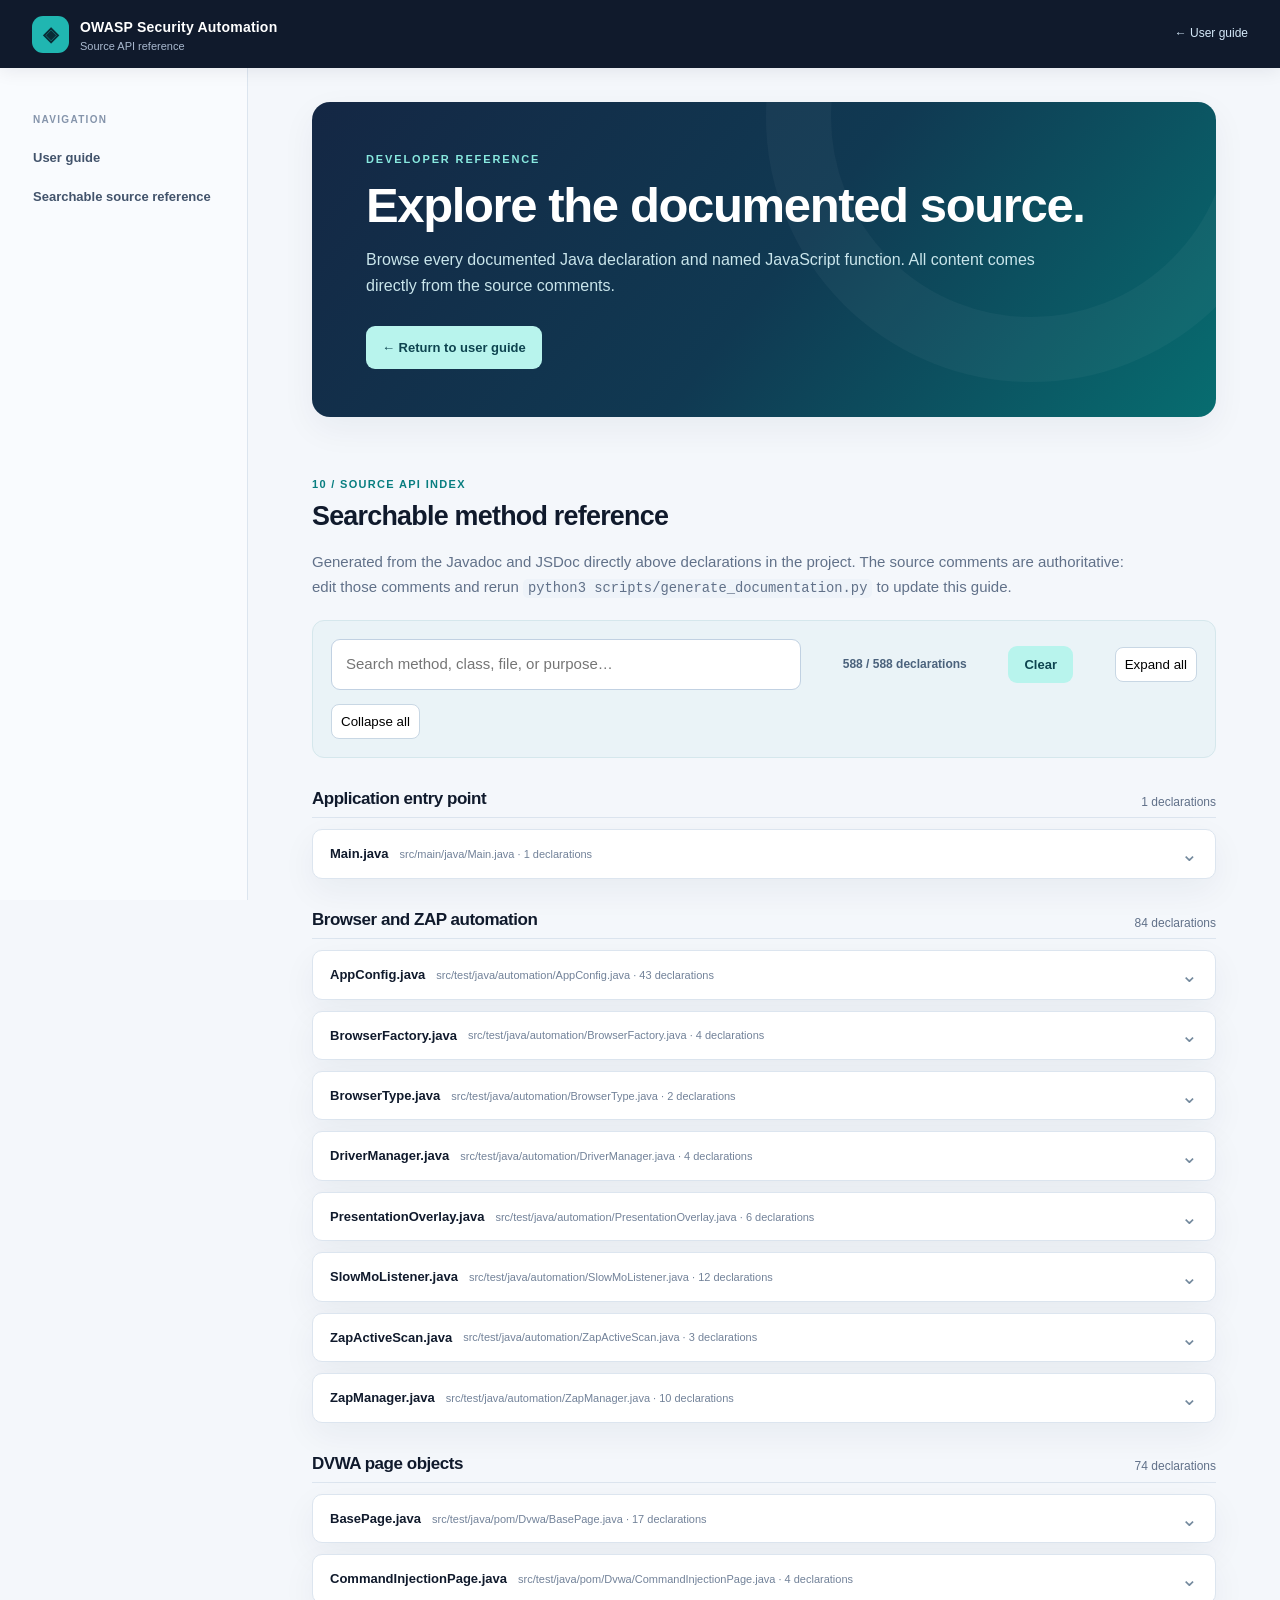
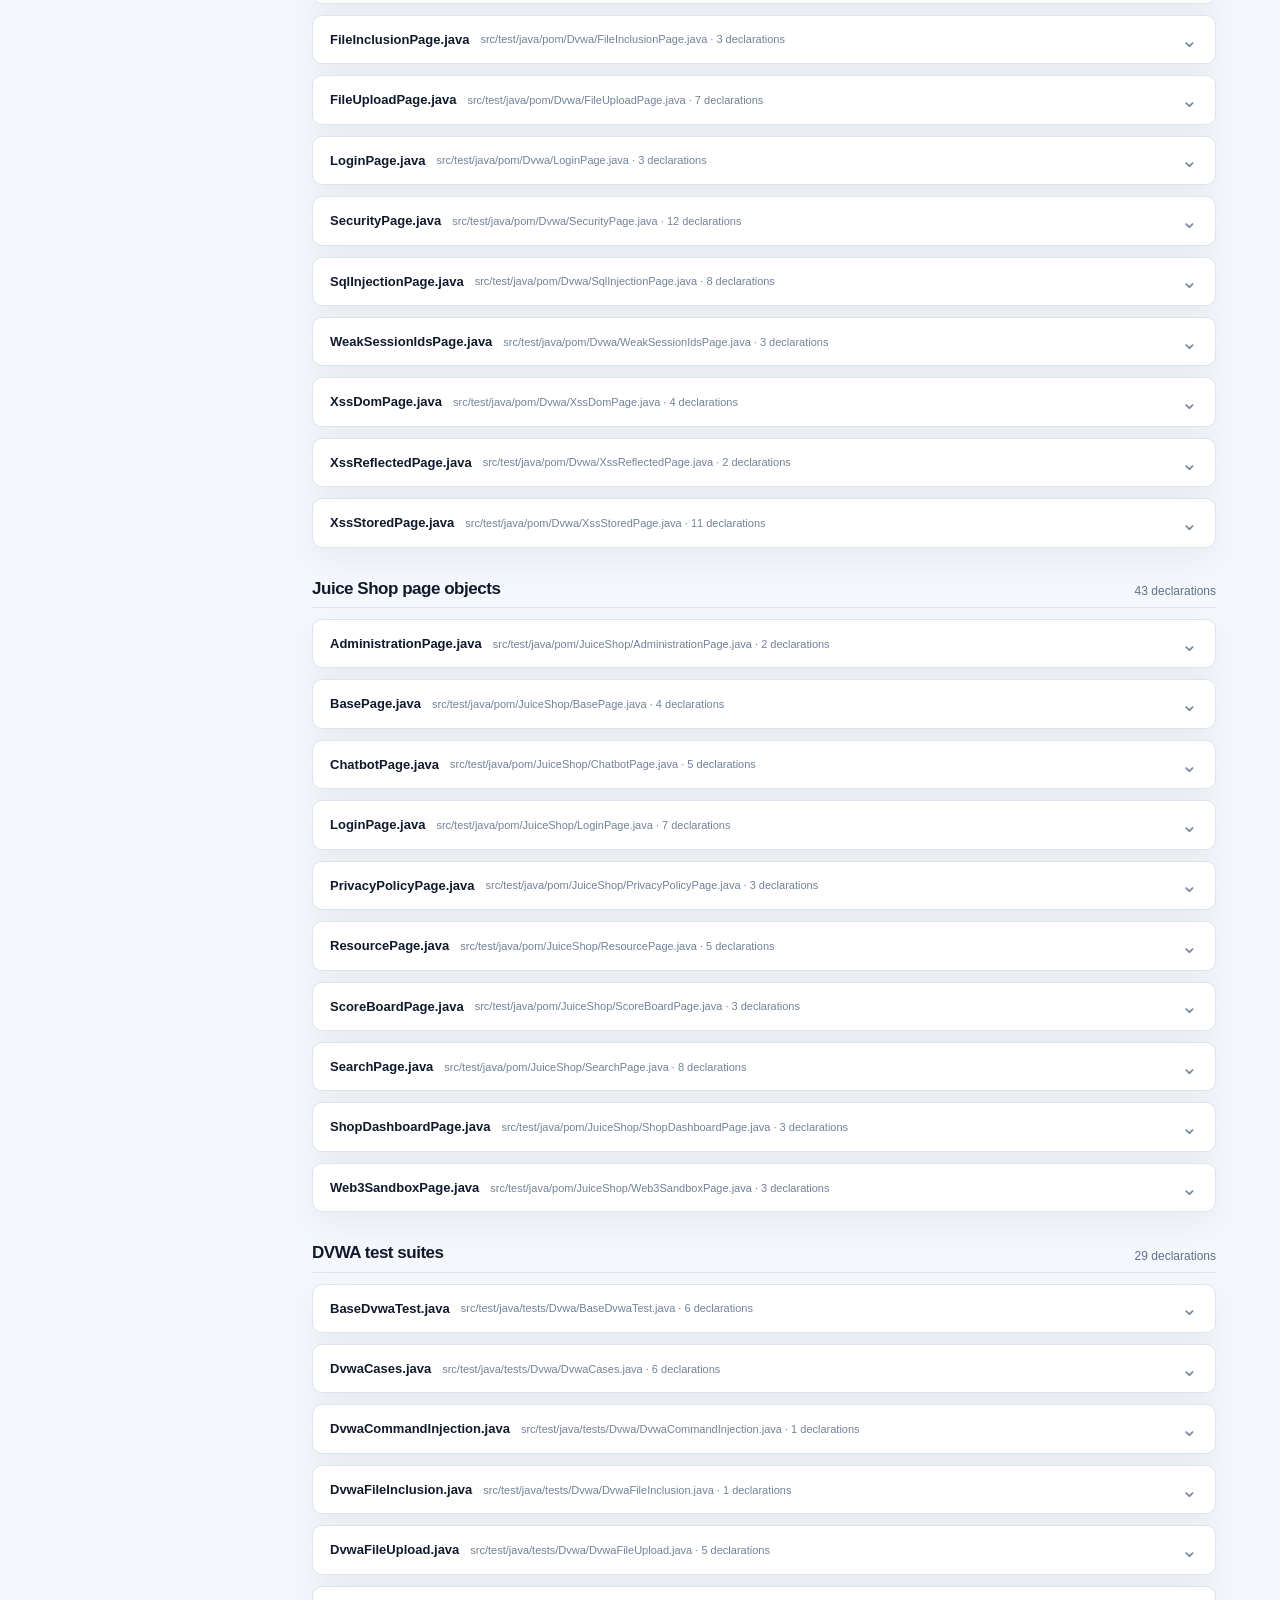
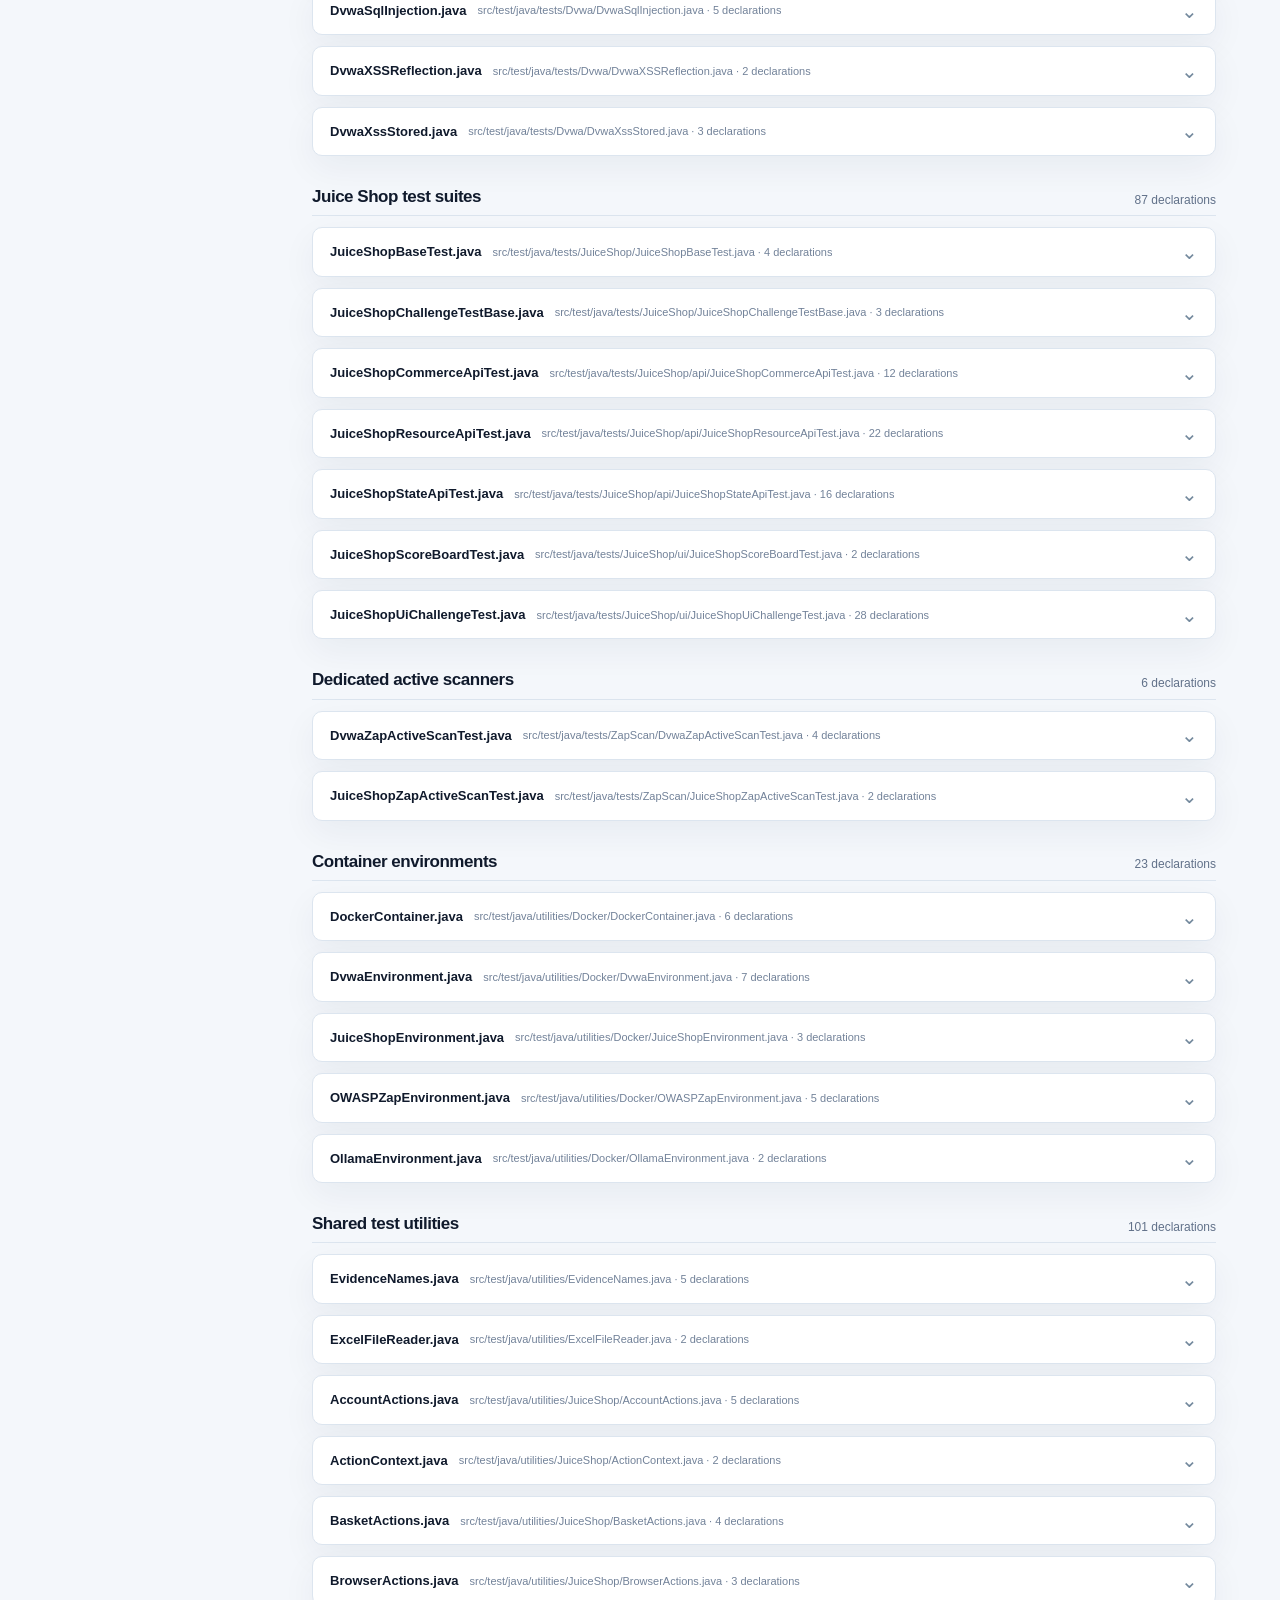
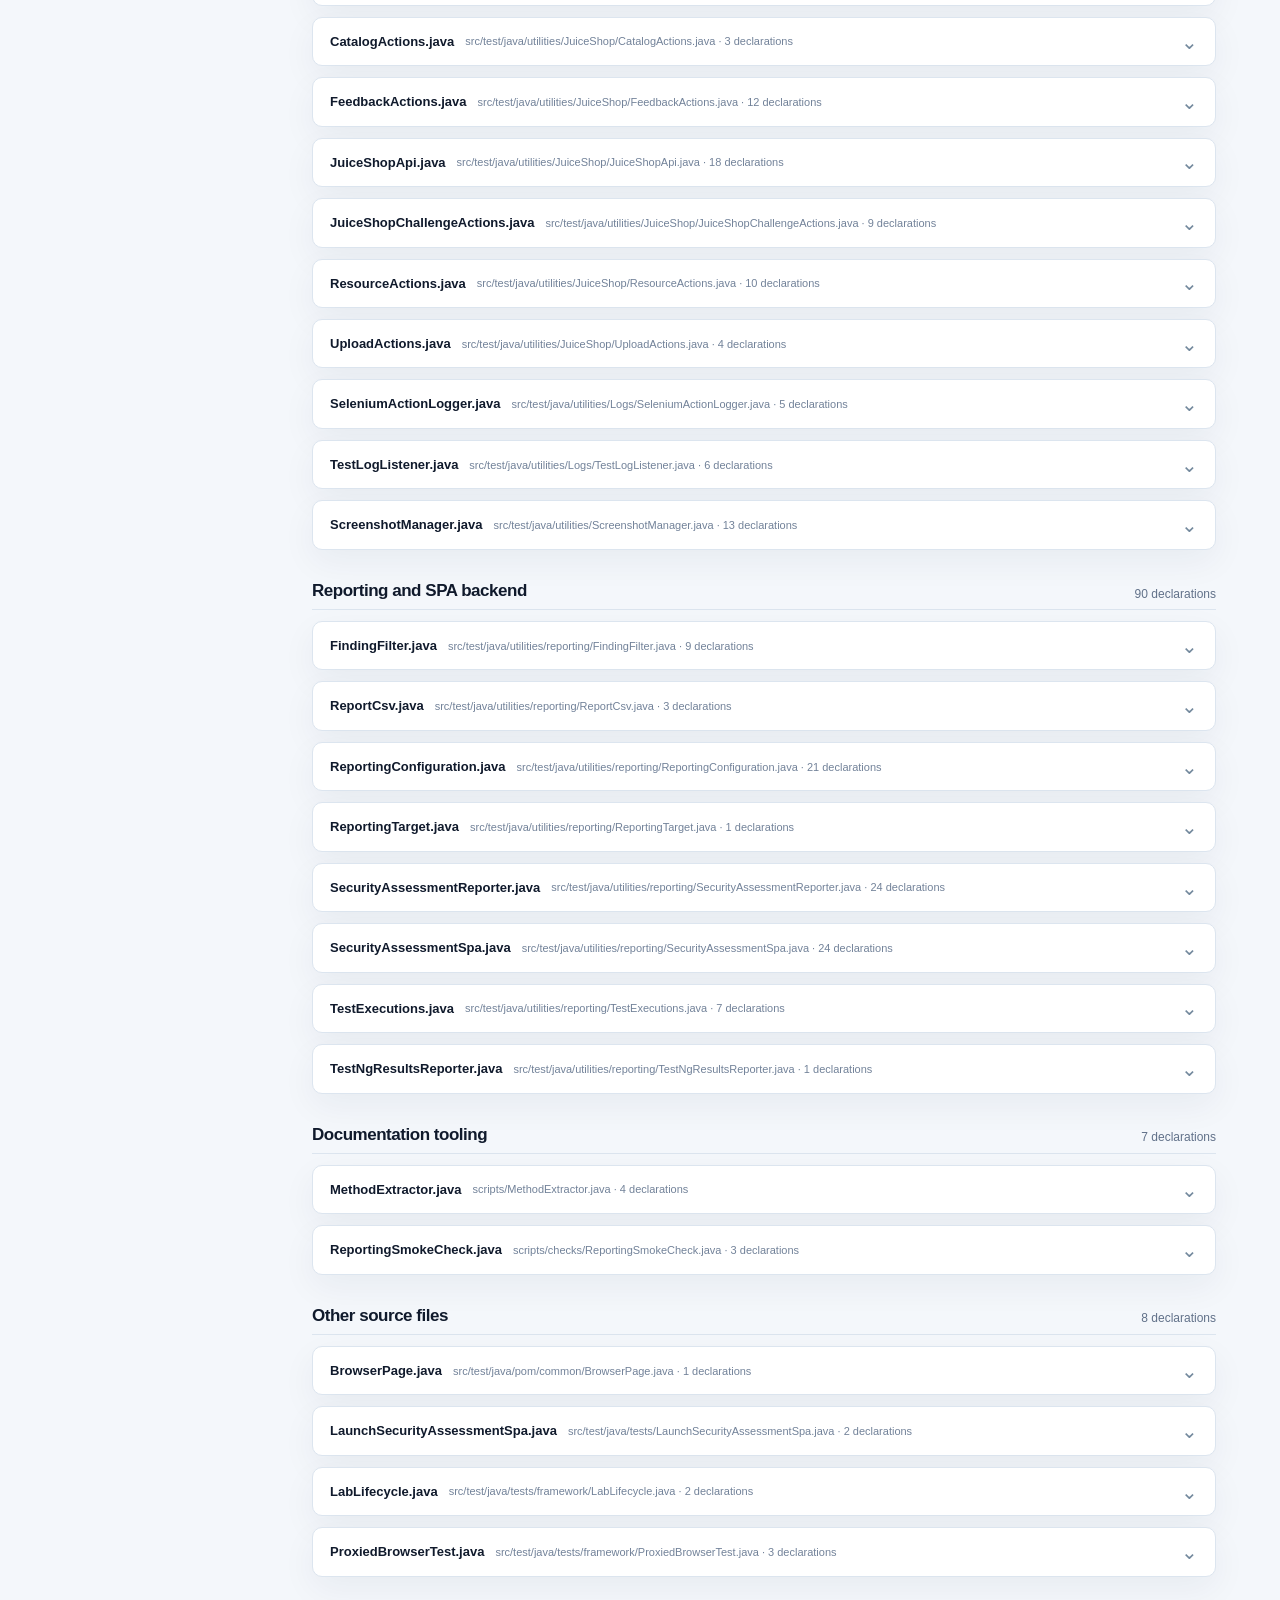
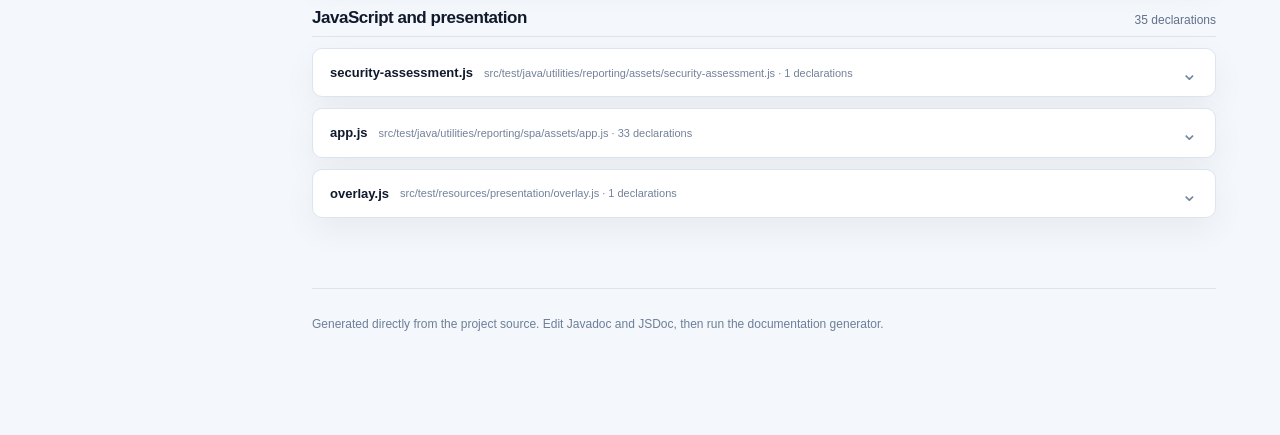
==== commit 04f51037: "Merge pull request #29 from aardiente/enhancement/refactor Enhancement/refactor" ====
--- a/docs/api.html
+++ b/docs/api.html
@@ -21,7 +21,7 @@
 <p class="section-intro">Generated from the Javadoc and JSDoc directly above declarations in the project. The source comments are authoritative: edit those comments and rerun <code>python3 scripts/generate_documentation.py</code> to update this guide.</p>
 <div class="reference-intro">
 <input type="search" id="methodSearch" class="ref-search" aria-label="Search methods, classes, and descriptions" placeholder="Search method, class, file, or purpose…">
-<span id="methodCount" class="ref-count">591 / 591 declarations</span>
+<span id="methodCount" class="ref-count">588 / 588 declarations</span>
 <button type="button" class="action" id="clearSearch" style="border:0;cursor:pointer">Clear</button>
 <button type="button" id="expandAll" style="padding:9px;border:1px solid #c8d7e4;border-radius:8px;background:white;cursor:pointer">Expand all</button>
 <button type="button" id="collapseAll" style="padding:9px;border:1px solid #c8d7e4;border-radius:8px;background:white;cursor:pointer">Collapse all</button>
@@ -468,43 +468,43 @@
 <article class="method-entry" id="java-a5755e1068ec992" data-search="src/test/java/pom/dvwa/securitypage.java securitypage &lt;init&gt; securitypage.securitypage(webdriver driver) creates the security page component and initializes the dependencies required by its methods. &lt;p&gt;creates a security page instance and initializes its dependencies.&lt;/p&gt; @param driver the selenium webdriver controlling the application browser"><div class="method-header"><code>SecurityPage.SecurityPage(WebDriver driver)</code><span class="method-type">Constructor</span></div><p class="method-desc">Creates the security page component and initializes the dependencies required by its methods.</p>
 <p class="method-desc-more"><p>Creates a security page instance and initializes its dependencies.</p></p>
 <dl class="method-doc-tags"><div><dt>@param driver</dt><dd>the Selenium WebDriver controlling the application browser</dd></div></dl>
-<div class="method-foot"><span>SecurityPage</span><a href="../src/test/java/pom/Dvwa/SecurityPage.java" title="Open source file">src/test/java/pom/Dvwa/SecurityPage.java · line 35</a></div></article>
+<div class="method-foot"><span>SecurityPage</span><a href="../src/test/java/pom/Dvwa/SecurityPage.java" title="Open source file">src/test/java/pom/Dvwa/SecurityPage.java · line 36</a></div></article>
 <article class="method-entry" id="java-ea7c8ff0d68549a" data-search="src/test/java/pom/dvwa/securitypage.java securitypage clicksimulateattack securitypage.clicksimulateattack() : void triggers the dvwa ids attack simulation control. "><div class="method-header"><code>SecurityPage.clickSimulateAttack() : void</code><span class="method-type">Java method</span></div><p class="method-desc">Triggers the DVWA IDS attack simulation control.</p>
 
-<div class="method-foot"><span>SecurityPage</span><a href="../src/test/java/pom/Dvwa/SecurityPage.java" title="Open source file">src/test/java/pom/Dvwa/SecurityPage.java · line 113</a></div></article>
+<div class="method-foot"><span>SecurityPage</span><a href="../src/test/java/pom/Dvwa/SecurityPage.java" title="Open source file">src/test/java/pom/Dvwa/SecurityPage.java · line 102</a></div></article>
 <article class="method-entry" id="java-6c2a495347fbb23" data-search="src/test/java/pom/dvwa/securitypage.java securitypage clicksubmitpayload securitypage.clicksubmitpayload() : void submits the payload currently entered in the security module. "><div class="method-header"><code>SecurityPage.clickSubmitPayload() : void</code><span class="method-type">Java method</span></div><p class="method-desc">Submits the payload currently entered in the security module.</p>
 
-<div class="method-foot"><span>SecurityPage</span><a href="../src/test/java/pom/Dvwa/SecurityPage.java" title="Open source file">src/test/java/pom/Dvwa/SecurityPage.java · line 99</a></div></article>
+<div class="method-foot"><span>SecurityPage</span><a href="../src/test/java/pom/Dvwa/SecurityPage.java" title="Open source file">src/test/java/pom/Dvwa/SecurityPage.java · line 88</a></div></article>
 <article class="method-entry" id="java-6a1d511893a132d" data-search="src/test/java/pom/dvwa/securitypage.java securitypage clicktogglephpids securitypage.clicktogglephpids() : void toggles the dvwa php ids setting through its control. "><div class="method-header"><code>SecurityPage.clickTogglePhpIds() : void</code><span class="method-type">Java method</span></div><p class="method-desc">Toggles the DVWA PHP IDS setting through its control.</p>
 
-<div class="method-foot"><span>SecurityPage</span><a href="../src/test/java/pom/Dvwa/SecurityPage.java" title="Open source file">src/test/java/pom/Dvwa/SecurityPage.java · line 106</a></div></article>
+<div class="method-foot"><span>SecurityPage</span><a href="../src/test/java/pom/Dvwa/SecurityPage.java" title="Open source file">src/test/java/pom/Dvwa/SecurityPage.java · line 95</a></div></article>
 <article class="method-entry" id="java-a36c02ac77225a1" data-search="src/test/java/pom/dvwa/securitypage.java securitypage clickviewidslog securitypage.clickviewidslog() : void opens the dvwa ids log using its page control. "><div class="method-header"><code>SecurityPage.clickViewIdsLog() : void</code><span class="method-type">Java method</span></div><p class="method-desc">Opens the DVWA IDS log using its page control.</p>
 
-<div class="method-foot"><span>SecurityPage</span><a href="../src/test/java/pom/Dvwa/SecurityPage.java" title="Open source file">src/test/java/pom/Dvwa/SecurityPage.java · line 120</a></div></article>
+<div class="method-foot"><span>SecurityPage</span><a href="../src/test/java/pom/Dvwa/SecurityPage.java" title="Open source file">src/test/java/pom/Dvwa/SecurityPage.java · line 109</a></div></article>
 <article class="method-entry" id="java-38acb94b91856ad" data-search="src/test/java/pom/dvwa/securitypage.java securitypage enterpayload securitypage.enterpayload(string payload) : void types the supplied text into the dvwa security module input. @param payload the test input submitted to the intentionally vulnerable lab application"><div class="method-header"><code>SecurityPage.enterPayload(String payload) : void</code><span class="method-type">Java method</span></div><p class="method-desc">Types the supplied text into the DVWA security module input.</p>
 <dl class="method-doc-tags"><div><dt>@param payload</dt><dd>the test input submitted to the intentionally vulnerable lab application</dd></div></dl>
-<div class="method-foot"><span>SecurityPage</span><a href="../src/test/java/pom/Dvwa/SecurityPage.java" title="Open source file">src/test/java/pom/Dvwa/SecurityPage.java · line 90</a></div></article>
+<div class="method-foot"><span>SecurityPage</span><a href="../src/test/java/pom/Dvwa/SecurityPage.java" title="Open source file">src/test/java/pom/Dvwa/SecurityPage.java · line 79</a></div></article>
 <article class="method-entry" id="java-db34b9680386588" data-search="src/test/java/pom/dvwa/securitypage.java securitypage getcurrentphpidsstatustext securitypage.getcurrentphpidsstatustext() : string reads the php ids protection status currently shown on the dvwa page. @return the current php ids status text displayed by dvwa"><div class="method-header"><code>SecurityPage.getCurrentPhpIdsStatusText() : String</code><span class="method-type">Java method</span></div><p class="method-desc">Reads the PHP IDS protection status currently shown on the DVWA page.</p>
 <dl class="method-doc-tags"><div><dt>@return</dt><dd>the current PHP IDS status text displayed by DVWA</dd></div></dl>
-<div class="method-foot"><span>SecurityPage</span><a href="../src/test/java/pom/Dvwa/SecurityPage.java" title="Open source file">src/test/java/pom/Dvwa/SecurityPage.java · line 138</a></div></article>
+<div class="method-foot"><span>SecurityPage</span><a href="../src/test/java/pom/Dvwa/SecurityPage.java" title="Open source file">src/test/java/pom/Dvwa/SecurityPage.java · line 127</a></div></article>
 <article class="method-entry" id="java-108703354ea56d7" data-search="src/test/java/pom/dvwa/securitypage.java securitypage getcurrentsecurityleveltext securitypage.getcurrentsecurityleveltext() : string reads the dvwa security level currently displayed on the settings page. @return the security-level label currently displayed by dvwa"><div class="method-header"><code>SecurityPage.getCurrentSecurityLevelText() : String</code><span class="method-type">Java method</span></div><p class="method-desc">Reads the DVWA security level currently displayed on the settings page.</p>
 <dl class="method-doc-tags"><div><dt>@return</dt><dd>the security-level label currently displayed by DVWA</dd></div></dl>
-<div class="method-foot"><span>SecurityPage</span><a href="../src/test/java/pom/Dvwa/SecurityPage.java" title="Open source file">src/test/java/pom/Dvwa/SecurityPage.java · line 129</a></div></article>
-<article class="method-entry" id="java-cf5fc7b5279efbd" data-search="src/test/java/pom/dvwa/securitypage.java securitypage setsecuritylevel securitypage.setsecuritylevel(securitylevel lvl) : void changes the dvwa security level and waits for the submitted settings page to reload. @param lvl the selected dvwa security setting"><div class="method-header"><code>SecurityPage.setSecurityLevel(SecurityLevel lvl) : void</code><span class="method-type">Java method</span></div><p class="method-desc">Changes the DVWA security level and waits for the submitted settings page to reload.</p>
+<div class="method-foot"><span>SecurityPage</span><a href="../src/test/java/pom/Dvwa/SecurityPage.java" title="Open source file">src/test/java/pom/Dvwa/SecurityPage.java · line 118</a></div></article>
+<article class="method-entry" id="java-cf5fc7b5279efbd" data-search="src/test/java/pom/dvwa/securitypage.java securitypage setsecuritylevel securitypage.setsecuritylevel(securitylevel lvl) : void changes the dvwa security level through the security settings form. @param lvl the selected dvwa security setting"><div class="method-header"><code>SecurityPage.setSecurityLevel(SecurityLevel lvl) : void</code><span class="method-type">Java method</span></div><p class="method-desc">Changes the DVWA security level through the security settings form.</p>
 <dl class="method-doc-tags"><div><dt>@param lvl</dt><dd>the selected DVWA security setting</dd></div></dl>
-<div class="method-foot"><span>SecurityPage</span><a href="../src/test/java/pom/Dvwa/SecurityPage.java" title="Open source file">src/test/java/pom/Dvwa/SecurityPage.java · line 44</a></div></article>
+<div class="method-foot"><span>SecurityPage</span><a href="../src/test/java/pom/Dvwa/SecurityPage.java" title="Open source file">src/test/java/pom/Dvwa/SecurityPage.java · line 45</a></div></article>
 <article class="method-entry" id="java-daccf0575649b0a" data-search="src/test/java/pom/dvwa/securitypage.java securitypage.securitylevel &lt;init&gt; securitypage.securitylevel.securitylevel(string str) creates the security level component and initializes the dependencies required by its methods. &lt;p&gt;stores the configured display value of a dvwa security level.&lt;/p&gt; @param str the descriptive value to store for the enum constant"><div class="method-header"><code>SecurityPage.SecurityLevel.SecurityLevel(String str)</code><span class="method-type">Constructor</span></div><p class="method-desc">Creates the security level component and initializes the dependencies required by its methods.</p>
 <p class="method-desc-more"><p>Stores the configured display value of a DVWA security level.</p></p>
 <dl class="method-doc-tags"><div><dt>@param str</dt><dd>the descriptive value to store for the enum constant</dd></div></dl>
-<div class="method-foot"><span>SecurityPage.SecurityLevel</span><a href="../src/test/java/pom/Dvwa/SecurityPage.java" title="Open source file">src/test/java/pom/Dvwa/SecurityPage.java · line 157</a></div></article>
+<div class="method-foot"><span>SecurityPage.SecurityLevel</span><a href="../src/test/java/pom/Dvwa/SecurityPage.java" title="Open source file">src/test/java/pom/Dvwa/SecurityPage.java · line 146</a></div></article>
 <article class="method-entry" id="java-7df7cdf464ddc8d" data-search="src/test/java/pom/dvwa/securitypage.java securitypage.securitylevel getsecuritylevel securitypage.securitylevel.getsecuritylevel() : string returns the dvwa security-level code accepted by the settings form. &lt;p&gt;returns the dvwa security level setting represented by this enum constant.&lt;/p&gt; @return the lower-case security level string"><div class="method-header"><code>SecurityPage.SecurityLevel.getSecurityLevel() : String</code><span class="method-type">Java method</span></div><p class="method-desc">Returns the DVWA security-level code accepted by the settings form.</p>
 <p class="method-desc-more"><p>Returns the DVWA security level setting represented by this enum constant.</p></p>
 <dl class="method-doc-tags"><div><dt>@return</dt><dd>the lower-case security level string</dd></div></dl>
-<div class="method-foot"><span>SecurityPage.SecurityLevel</span><a href="../src/test/java/pom/Dvwa/SecurityPage.java" title="Open source file">src/test/java/pom/Dvwa/SecurityPage.java · line 168</a></div></article>
+<div class="method-foot"><span>SecurityPage.SecurityLevel</span><a href="../src/test/java/pom/Dvwa/SecurityPage.java" title="Open source file">src/test/java/pom/Dvwa/SecurityPage.java · line 157</a></div></article>
 <article class="method-entry" id="java-590bbdfb2cebf41" data-search="src/test/java/pom/dvwa/securitypage.java securitypage.securitylevel tostring securitypage.securitylevel.tostring() : string returns the dvwa security-level code accepted by the settings form. &lt;p&gt;returns the display value for this dvwa security level.&lt;/p&gt; @return the lower-case security level string"><div class="method-header"><code>SecurityPage.SecurityLevel.toString() : String</code><span class="method-type">Java method</span></div><p class="method-desc">Returns the DVWA security-level code accepted by the settings form.</p>
 <p class="method-desc-more"><p>Returns the display value for this DVWA security level.</p></p>
 <dl class="method-doc-tags"><div><dt>@return</dt><dd>the lower-case security level string</dd></div></dl>
-<div class="method-foot"><span>SecurityPage.SecurityLevel</span><a href="../src/test/java/pom/Dvwa/SecurityPage.java" title="Open source file">src/test/java/pom/Dvwa/SecurityPage.java · line 179</a></div></article>
+<div class="method-foot"><span>SecurityPage.SecurityLevel</span><a href="../src/test/java/pom/Dvwa/SecurityPage.java" title="Open source file">src/test/java/pom/Dvwa/SecurityPage.java · line 168</a></div></article>
 </div></details>
 <details class="source-group" id="file-d26660076e12"><summary><span class="source-title">SqlInjectionPage.java</span><span class="source-meta">src/test/java/pom/Dvwa/SqlInjectionPage.java · 8 declarations</span><span class="chevron" aria-hidden="true">⌄</span></summary><div class="method-stack">
 <p class="method-source-info">DVWA SQL injection interactions for GET, POST dropdown, and session-popup input modes.</p>
@@ -1411,27 +1411,27 @@
 <article class="method-entry" id="java-46edce7345425d3" data-search="src/test/java/tests/zapscan/dvwazapactivescantest.java dvwazapactivescantest effectiveport dvwazapactivescantest.effectiveport(uri uri) : int normalizes explicit and implicit uri ports for same-origin comparisons. &lt;p&gt;returns the explicit url port or the default http(s) port.&lt;/p&gt; @param uri the uri whose scheme, host and port are being examined @return the uri port, default 80/443 for http(s), or {@code -1} for unsupported schemes"><div class="method-header"><code>DvwaZapActiveScanTest.effectivePort(URI uri) : int</code><span class="method-type">Java method</span></div><p class="method-desc">Normalizes explicit and implicit URI ports for same-origin comparisons.</p>
 <p class="method-desc-more"><p>Returns the explicit URL port or the default HTTP(S) port.</p></p>
 <dl class="method-doc-tags"><div><dt>@param uri</dt><dd>the URI whose scheme, host and port are being examined</dd></div><div><dt>@return</dt><dd>the URI port, default 80/443 for HTTP(S), or <code>-1</code> for unsupported schemes</dd></div></dl>
-<div class="method-foot"><span>DvwaZapActiveScanTest</span><a href="../src/test/java/tests/ZapActiveScan/DvwaZapActiveScanTest.java" title="Open source file">src/test/java/tests/ZapScan/DvwaZapActiveScanTest.java · line 116</a></div></article>
+<div class="method-foot"><span>DvwaZapActiveScanTest</span><a href="../src/test/java/tests/ZapScan/DvwaZapActiveScanTest.java" title="Open source file">src/test/java/tests/ZapScan/DvwaZapActiveScanTest.java · line 116</a></div></article>
 <article class="method-entry" id="java-5de468c618b340b" data-search="src/test/java/tests/zapscan/dvwazapactivescantest.java dvwazapactivescantest issameorigin dvwazapactivescantest.issameorigin(string expectedurl, string actualurl) : boolean checks whether two urls resolve to the same scheme, host, and effective port. @param expectedurl the expected dvwa application url @param actualurl the url obtained from the browser @return {@code true} when scheme, host, and effective port match; otherwise {@code false}"><div class="method-header"><code>DvwaZapActiveScanTest.isSameOrigin(String expectedUrl, String actualUrl) : boolean</code><span class="method-type">Java method</span></div><p class="method-desc">Checks whether two URLs resolve to the same scheme, host, and effective port.</p>
 <dl class="method-doc-tags"><div><dt>@param expectedUrl</dt><dd>the expected DVWA application URL</dd></div><div><dt>@param actualUrl</dt><dd>the URL obtained from the browser</dd></div><div><dt>@return</dt><dd><code>true</code> when scheme, host, and effective port match; otherwise <code>false</code></dd></div></dl>
-<div class="method-foot"><span>DvwaZapActiveScanTest</span><a href="../src/test/java/tests/ZapActiveScan/DvwaZapActiveScanTest.java" title="Open source file">src/test/java/tests/ZapScan/DvwaZapActiveScanTest.java · line 91</a></div></article>
+<div class="method-foot"><span>DvwaZapActiveScanTest</span><a href="../src/test/java/tests/ZapScan/DvwaZapActiveScanTest.java" title="Open source file">src/test/java/tests/ZapScan/DvwaZapActiveScanTest.java · line 91</a></div></article>
 <article class="method-entry" id="java-9f84e7bcf9983a0" data-search="src/test/java/tests/zapscan/dvwazapactivescantest.java dvwazapactivescantest testdvwaactivescan dvwazapactivescantest.testdvwaactivescan() : void visits authenticated dvwa routes through the proxy, then runs a bounded standalone zap active scan. &lt;p&gt;seeds selected dvwa routes through the proxied browser before launching the bounded zap scanner. this alone does not configure scan-as-user authentication.&lt;/p&gt; @throws exception if a browser, http, container, or scanner operation fails"><div class="method-header"><code>DvwaZapActiveScanTest.testDvwaActiveScan() : void</code><span class="method-type">Java method</span></div><p class="method-desc">Visits authenticated DVWA routes through the proxy, then runs a bounded standalone ZAP active scan.</p>
 <p class="method-desc-more"><p>Seeds selected DVWA routes through the proxied browser before launching the bounded ZAP scanner. This alone does not configure scan-as-user authentication.</p></p>
 <dl class="method-doc-tags"><div><dt>@throws Exception</dt><dd>if a browser, HTTP, container, or scanner operation fails</dd></div></dl>
-<div class="method-foot"><span>DvwaZapActiveScanTest</span><a href="../src/test/java/tests/ZapActiveScan/DvwaZapActiveScanTest.java" title="Open source file">src/test/java/tests/ZapScan/DvwaZapActiveScanTest.java · line 42</a></div></article>
+<div class="method-foot"><span>DvwaZapActiveScanTest</span><a href="../src/test/java/tests/ZapScan/DvwaZapActiveScanTest.java" title="Open source file">src/test/java/tests/ZapScan/DvwaZapActiveScanTest.java · line 42</a></div></article>
 <article class="method-entry" id="java-e3535ec981b616b" data-search="src/test/java/tests/zapscan/dvwazapactivescantest.java dvwazapactivescantest zapreportname dvwazapactivescantest.zapreportname() : string selects the dvwa active-scan report filename rather than the regular dvwa report. @return the dedicated dvwa active-scan html report filename"><div class="method-header"><code>DvwaZapActiveScanTest.zapReportName() : String</code><span class="method-type">Java method</span></div><p class="method-desc">Selects the DVWA active-scan report filename rather than the regular DVWA report.</p>
 <dl class="method-doc-tags"><div><dt>@return</dt><dd>the dedicated DVWA active-scan HTML report filename</dd></div></dl>
-<div class="method-foot"><span>DvwaZapActiveScanTest</span><a href="../src/test/java/tests/ZapActiveScan/DvwaZapActiveScanTest.java" title="Open source file">src/test/java/tests/ZapScan/DvwaZapActiveScanTest.java · line 31</a></div></article>
+<div class="method-foot"><span>DvwaZapActiveScanTest</span><a href="../src/test/java/tests/ZapScan/DvwaZapActiveScanTest.java" title="Open source file">src/test/java/tests/ZapScan/DvwaZapActiveScanTest.java · line 31</a></div></article>
 </div></details>
 <details class="source-group" id="file-0f8e99d717ae"><summary><span class="source-title">JuiceShopZapActiveScanTest.java</span><span class="source-meta">src/test/java/tests/ZapScan/JuiceShopZapActiveScanTest.java · 2 declarations</span><span class="chevron" aria-hidden="true">⌄</span></summary><div class="method-stack">
 <p class="method-source-info">Standalone Juice Shop assessment that launches a bounded ZAP scan independently of the challenge suite.</p>
 <article class="method-entry" id="java-ec145b98482c0a7" data-search="src/test/java/tests/zapscan/juiceshopzapactivescantest.java juiceshopzapactivescantest testjuiceshopactivescan juiceshopzapactivescantest.testjuiceshopactivescan() : void runs the standalone juice shop zap active scan and verifies completion status. &lt;p&gt;executes only when the standalone active-scan suite is selected; normal challenge execution does not launch this scan.&lt;/p&gt; "><div class="method-header"><code>JuiceShopZapActiveScanTest.testJuiceShopActiveScan() : void</code><span class="method-type">Java method</span></div><p class="method-desc">Runs the standalone Juice Shop ZAP active scan and verifies completion status.</p>
 <p class="method-desc-more"><p>Executes only when the standalone active-scan suite is selected; normal challenge execution does not launch this scan.</p></p>
 
-<div class="method-foot"><span>JuiceShopZapActiveScanTest</span><a href="../src/test/java/tests/ZapActiveScan/JuiceShopZapActiveScanTest.java" title="Open source file">src/test/java/tests/ZapScan/JuiceShopZapActiveScanTest.java · line 32</a></div></article>
+<div class="method-foot"><span>JuiceShopZapActiveScanTest</span><a href="../src/test/java/tests/ZapScan/JuiceShopZapActiveScanTest.java" title="Open source file">src/test/java/tests/ZapScan/JuiceShopZapActiveScanTest.java · line 32</a></div></article>
 <article class="method-entry" id="java-f7b6b4046b4da06" data-search="src/test/java/tests/zapscan/juiceshopzapactivescantest.java juiceshopzapactivescantest zapreportname juiceshopzapactivescantest.zapreportname() : string selects the juice shop active-scan report filename rather than the regular test report. @return the dedicated juice shop active-scan html report filename"><div class="method-header"><code>JuiceShopZapActiveScanTest.zapReportName() : String</code><span class="method-type">Java method</span></div><p class="method-desc">Selects the Juice Shop active-scan report filename rather than the regular test report.</p>
 <dl class="method-doc-tags"><div><dt>@return</dt><dd>the dedicated Juice Shop active-scan HTML report filename</dd></div></dl>
-<div class="method-foot"><span>JuiceShopZapActiveScanTest</span><a href="../src/test/java/tests/ZapActiveScan/JuiceShopZapActiveScanTest.java" title="Open source file">src/test/java/tests/ZapScan/JuiceShopZapActiveScanTest.java · line 22</a></div></article>
+<div class="method-foot"><span>JuiceShopZapActiveScanTest</span><a href="../src/test/java/tests/ZapScan/JuiceShopZapActiveScanTest.java" title="Open source file">src/test/java/tests/ZapScan/JuiceShopZapActiveScanTest.java · line 22</a></div></article>
 </div></details>
 </div>
 <div class="ref-section"><div class="ref-section-heading"><h3>Container environments</h3><span>23 declarations</span></div>
@@ -1909,7 +1909,7 @@
 <div class="method-foot"><span>ScreenshotManager</span><a href="../src/test/java/utilities/ScreenshotManager.java" title="Open source file">src/test/java/utilities/ScreenshotManager.java · line 193</a></div></article>
 </div></details>
 </div>
-<div class="ref-section"><div class="ref-section-heading"><h3>Reporting and SPA backend</h3><span>91 declarations</span></div>
+<div class="ref-section"><div class="ref-section-heading"><h3>Reporting and SPA backend</h3><span>90 declarations</span></div>
 <details class="source-group" id="file-c4bc714864e3"><summary><span class="source-title">FindingFilter.java</span><span class="source-meta">src/test/java/utilities/reporting/FindingFilter.java · 9 declarations</span><span class="chevron" aria-hidden="true">⌄</span></summary><div class="method-stack">
 <p class="method-source-info">Request-level classification; original ZAP JSON is never modified.</p>
 <article class="method-entry" id="java-31316b51d4e58a4" data-search="src/test/java/utilities/reporting/findingfilter.java findingfilter &lt;init&gt; findingfilter.findingfilter(reportingconfiguration config, string id, string site) creates the finding filter component and initializes the dependencies required by its methods. &lt;p&gt;creates a per-target scope and triage filter from report settings.&lt;/p&gt; @param config the reporting configuration used to resolve paths and rules @param id the configured identifier to look up @param site the application origin used as the report scope @throws ioexception if a required file or http stream cannot be read or written"><div class="method-header"><code>FindingFilter.FindingFilter(ReportingConfiguration config, String id, String site)</code><span class="method-type">Constructor</span></div><p class="method-desc">Creates the finding filter component and initializes the dependencies required by its methods.</p>
@@ -2124,16 +2124,16 @@
 <div class="method-foot"><span>SecurityAssessmentSpa</span><a href="../src/test/java/utilities/reporting/SecurityAssessmentSpa.java" title="Open source file">src/test/java/utilities/reporting/SecurityAssessmentSpa.java · line 160</a></div></article>
 <article class="method-entry" id="java-a52ca6ff91d8cdd" data-search="src/test/java/utilities/reporting/securityassessmentspa.java securityassessmentspa cleanmarkup securityassessmentspa.cleanmarkup(string value) : string removes html markup from zap report text before exposing it in the spa. @param value the input value to convert or display @return plain text with markup and excess whitespace removed"><div class="method-header"><code>SecurityAssessmentSpa.cleanMarkup(String value) : String</code><span class="method-type">Java method</span></div><p class="method-desc">Removes HTML markup from ZAP report text before exposing it in the SPA.</p>
 <dl class="method-doc-tags"><div><dt>@param value</dt><dd>the input value to convert or display</dd></div><div><dt>@return</dt><dd>plain text with markup and excess whitespace removed</dd></div></dl>
-<div class="method-foot"><span>SecurityAssessmentSpa</span><a href="../src/test/java/utilities/reporting/SecurityAssessmentSpa.java" title="Open source file">src/test/java/utilities/reporting/SecurityAssessmentSpa.java · line 747</a></div></article>
+<div class="method-foot"><span>SecurityAssessmentSpa</span><a href="../src/test/java/utilities/reporting/SecurityAssessmentSpa.java" title="Open source file">src/test/java/utilities/reporting/SecurityAssessmentSpa.java · line 746</a></div></article>
 <article class="method-entry" id="java-5f8552c065f5dfd" data-search="src/test/java/utilities/reporting/securityassessmentspa.java securityassessmentspa confidence securityassessmentspa.confidence(string value) : string maps a zap confidence code to a readable confidence label. @param value the input value to convert or display @return the display label mapped from a zap confidence code"><div class="method-header"><code>SecurityAssessmentSpa.confidence(String value) : String</code><span class="method-type">Java method</span></div><p class="method-desc">Maps a ZAP confidence code to a readable confidence label.</p>
 <dl class="method-doc-tags"><div><dt>@param value</dt><dd>the input value to convert or display</dd></div><div><dt>@return</dt><dd>the display label mapped from a ZAP confidence code</dd></div></dl>
-<div class="method-foot"><span>SecurityAssessmentSpa</span><a href="../src/test/java/utilities/reporting/SecurityAssessmentSpa.java" title="Open source file">src/test/java/utilities/reporting/SecurityAssessmentSpa.java · line 795</a></div></article>
+<div class="method-foot"><span>SecurityAssessmentSpa</span><a href="../src/test/java/utilities/reporting/SecurityAssessmentSpa.java" title="Open source file">src/test/java/utilities/reporting/SecurityAssessmentSpa.java · line 794</a></div></article>
 <article class="method-entry" id="java-137e924c29a9abd" data-search="src/test/java/utilities/reporting/securityassessmentspa.java securityassessmentspa encode securityassessmentspa.encode(string value) : string encodes a path component for an http url. @param value the input value to convert or display @return url-encoded text suitable for a link path component"><div class="method-header"><code>SecurityAssessmentSpa.encode(String value) : String</code><span class="method-type">Java method</span></div><p class="method-desc">Encodes a path component for an HTTP URL.</p>
 <dl class="method-doc-tags"><div><dt>@param value</dt><dd>the input value to convert or display</dd></div><div><dt>@return</dt><dd>URL-encoded text suitable for a link path component</dd></div></dl>
-<div class="method-foot"><span>SecurityAssessmentSpa</span><a href="../src/test/java/utilities/reporting/SecurityAssessmentSpa.java" title="Open source file">src/test/java/utilities/reporting/SecurityAssessmentSpa.java · line 826</a></div></article>
+<div class="method-foot"><span>SecurityAssessmentSpa</span><a href="../src/test/java/utilities/reporting/SecurityAssessmentSpa.java" title="Open source file">src/test/java/utilities/reporting/SecurityAssessmentSpa.java · line 825</a></div></article>
 <article class="method-entry" id="java-31fd1be7fe220c1" data-search="src/test/java/utilities/reporting/securityassessmentspa.java securityassessmentspa findtarget securityassessmentspa.findtarget(string id) : reportingtarget looks up the configured target application with the requested identifier. @param id the configured identifier to look up @return the matching configured application, or {@code null} if not found"><div class="method-header"><code>SecurityAssessmentSpa.findTarget(String id) : ReportingTarget</code><span class="method-type">Java method</span></div><p class="method-desc">Looks up the configured target application with the requested identifier.</p>
 <dl class="method-doc-tags"><div><dt>@param id</dt><dd>the configured identifier to look up</dd></div><div><dt>@return</dt><dd>the matching configured application, or <code>null</code> if not found</dd></div></dl>
-<div class="method-foot"><span>SecurityAssessmentSpa</span><a href="../src/test/java/utilities/reporting/SecurityAssessmentSpa.java" title="Open source file">src/test/java/utilities/reporting/SecurityAssessmentSpa.java · line 653</a></div></article>
+<div class="method-foot"><span>SecurityAssessmentSpa</span><a href="../src/test/java/utilities/reporting/SecurityAssessmentSpa.java" title="Open source file">src/test/java/utilities/reporting/SecurityAssessmentSpa.java · line 652</a></div></article>
 <article class="method-entry" id="java-25bb1b6be5e1bcb" data-search="src/test/java/utilities/reporting/securityassessmentspa.java securityassessmentspa handle securityassessmentspa.handle(httpexchange exchange) : void routes read-only http requests to targets, assessments, screenshots, or static spa assets. &lt;p&gt;routes read-only target, assessment, screenshot, and static-asset requests; rejects non-get methods.&lt;/p&gt; @param exchange the incoming http exchange to inspect or respond to @throws ioexception if a required file or http stream cannot be read or written"><div class="method-header"><code>SecurityAssessmentSpa.handle(HttpExchange exchange) : void</code><span class="method-type">Java method</span></div><p class="method-desc">Routes read-only HTTP requests to targets, assessments, screenshots, or static SPA assets.</p>
 <p class="method-desc-more"><p>Routes read-only target, assessment, screenshot, and static-asset requests; rejects non-GET methods.</p></p>
 <dl class="method-doc-tags"><div><dt>@param exchange</dt><dd>the incoming HTTP exchange to inspect or respond to</dd></div><div><dt>@throws IOException</dt><dd>if a required file or HTTP stream cannot be read or written</dd></div></dl>
@@ -2156,78 +2156,74 @@
 <div class="method-foot"><span>SecurityAssessmentSpa</span><a href="../src/test/java/utilities/reporting/SecurityAssessmentSpa.java" title="Open source file">src/test/java/utilities/reporting/SecurityAssessmentSpa.java · line 60</a></div></article>
 <article class="method-entry" id="java-79d94696ce56962" data-search="src/test/java/utilities/reporting/securityassessmentspa.java securityassessmentspa modified securityassessmentspa.modified(path path) : long reads a file modification timestamp, returning a fallback on i/o failure. @param path the path or url passed to the request or file operation @return the file modification timestamp in milliseconds, or zero on read failure"><div class="method-header"><code>SecurityAssessmentSpa.modified(Path path) : long</code><span class="method-type">Java method</span></div><p class="method-desc">Reads a file modification timestamp, returning a fallback on I/O failure.</p>
 <dl class="method-doc-tags"><div><dt>@param path</dt><dd>the path or URL passed to the request or file operation</dd></div><div><dt>@return</dt><dd>the file modification timestamp in milliseconds, or zero on read failure</dd></div></dl>
-<div class="method-foot"><span>SecurityAssessmentSpa</span><a href="../src/test/java/utilities/reporting/SecurityAssessmentSpa.java" title="Open source file">src/test/java/utilities/reporting/SecurityAssessmentSpa.java · line 812</a></div></article>
+<div class="method-foot"><span>SecurityAssessmentSpa</span><a href="../src/test/java/utilities/reporting/SecurityAssessmentSpa.java" title="Open source file">src/test/java/utilities/reporting/SecurityAssessmentSpa.java · line 811</a></div></article>
 <article class="method-entry" id="java-55c1450a0b10cc1" data-search="src/test/java/utilities/reporting/securityassessmentspa.java securityassessmentspa screenshotlink securityassessmentspa.screenshotlink(reportingtarget target, string classname, string method, string filename) : string verifies and builds a safe screenshot url for a specific test execution. @param target the configured application/report target @param classname the fully-qualified name of the testng test class @param method the http request method or reflected java method being processed @param filename the filename associated with a file upload or screenshot @return the safe spa screenshot url, or {@code null} when no valid file matches @throws ioexception if a required file or http stream cannot be read or written"><div class="method-header"><code>SecurityAssessmentSpa.screenshotLink(ReportingTarget target, String className, String method, String filename) : String</code><span class="method-type">Java method</span></div><p class="method-desc">Verifies and builds a safe screenshot URL for a specific test execution.</p>
 <dl class="method-doc-tags"><div><dt>@param target</dt><dd>the configured application/report target</dd></div><div><dt>@param className</dt><dd>the fully-qualified name of the TestNG test class</dd></div><div><dt>@param method</dt><dd>the HTTP request method or reflected Java method being processed</dd></div><div><dt>@param filename</dt><dd>the filename associated with a file upload or screenshot</dd></div><div><dt>@return</dt><dd>the safe SPA screenshot URL, or <code>null</code> when no valid file matches</dd></div><div><dt>@throws IOException</dt><dd>if a required file or HTTP stream cannot be read or written</dd></div></dl>
-<div class="method-foot"><span>SecurityAssessmentSpa</span><a href="../src/test/java/utilities/reporting/SecurityAssessmentSpa.java" title="Open source file">src/test/java/utilities/reporting/SecurityAssessmentSpa.java · line 463</a></div></article>
+<div class="method-foot"><span>SecurityAssessmentSpa</span><a href="../src/test/java/utilities/reporting/SecurityAssessmentSpa.java" title="Open source file">src/test/java/utilities/reporting/SecurityAssessmentSpa.java · line 462</a></div></article>
 <article class="method-entry" id="java-4ca0d5194b4e40b" data-search="src/test/java/utilities/reporting/securityassessmentspa.java securityassessmentspa screenshotlinks securityassessmentspa.screenshotlinks(reportingtarget target, string classname, string method) : list&lt;string&gt; locates screenshot files associated with a test method. @param target the configured application/report target @param classname the fully-qualified name of the testng test class @param method the http request method or reflected java method being processed @return the newest matching screenshot urls associated with a test method @throws ioexception if a required file or http stream cannot be read or written"><div class="method-header"><code>SecurityAssessmentSpa.screenshotLinks(ReportingTarget target, String className, String method) : List&lt;String&gt;</code><span class="method-type">Java method</span></div><p class="method-desc">Locates screenshot files associated with a test method.</p>
 <dl class="method-doc-tags"><div><dt>@param target</dt><dd>the configured application/report target</dd></div><div><dt>@param className</dt><dd>the fully-qualified name of the TestNG test class</dd></div><div><dt>@param method</dt><dd>the HTTP request method or reflected Java method being processed</dd></div><div><dt>@return</dt><dd>the newest matching screenshot URLs associated with a test method</dd></div><div><dt>@throws IOException</dt><dd>if a required file or HTTP stream cannot be read or written</dd></div></dl>
-<div class="method-foot"><span>SecurityAssessmentSpa</span><a href="../src/test/java/utilities/reporting/SecurityAssessmentSpa.java" title="Open source file">src/test/java/utilities/reporting/SecurityAssessmentSpa.java · line 510</a></div></article>
+<div class="method-foot"><span>SecurityAssessmentSpa</span><a href="../src/test/java/utilities/reporting/SecurityAssessmentSpa.java" title="Open source file">src/test/java/utilities/reporting/SecurityAssessmentSpa.java · line 509</a></div></article>
 <article class="method-entry" id="java-b23f337aed0b964" data-search="src/test/java/utilities/reporting/securityassessmentspa.java securityassessmentspa sendbytes securityassessmentspa.sendbytes(httpexchange exchange, int status, string type, byte[] data) : void writes the response headers and bytes to the http exchange. @param exchange the incoming http exchange to inspect or respond to @param status the http status code or test execution status being recorded @param type the response mime type @param data the response data written to the http exchange @throws ioexception if a required file or http stream cannot be read or written"><div class="method-header"><code>SecurityAssessmentSpa.sendBytes(HttpExchange exchange, int status, String type, byte[] data) : void</code><span class="method-type">Java method</span></div><p class="method-desc">Writes the response headers and bytes to the HTTP exchange.</p>
 <dl class="method-doc-tags"><div><dt>@param exchange</dt><dd>the incoming HTTP exchange to inspect or respond to</dd></div><div><dt>@param status</dt><dd>the HTTP status code or test execution status being recorded</dd></div><div><dt>@param type</dt><dd>the response MIME type</dd></div><div><dt>@param data</dt><dd>the response data written to the HTTP exchange</dd></div><div><dt>@throws IOException</dt><dd>if a required file or HTTP stream cannot be read or written</dd></div></dl>
-<div class="method-foot"><span>SecurityAssessmentSpa</span><a href="../src/test/java/utilities/reporting/SecurityAssessmentSpa.java" title="Open source file">src/test/java/utilities/reporting/SecurityAssessmentSpa.java · line 719</a></div></article>
+<div class="method-foot"><span>SecurityAssessmentSpa</span><a href="../src/test/java/utilities/reporting/SecurityAssessmentSpa.java" title="Open source file">src/test/java/utilities/reporting/SecurityAssessmentSpa.java · line 718</a></div></article>
 <article class="method-entry" id="java-6c13f14eee8e1cd" data-search="src/test/java/utilities/reporting/securityassessmentspa.java securityassessmentspa sendjson securityassessmentspa.sendjson(httpexchange exchange, int status, object value) : void serializes a value as json and sends an http response. @param exchange the incoming http exchange to inspect or respond to @param status the http status code or test execution status being recorded @param value the input value to convert or display @throws ioexception if a required file or http stream cannot be read or written"><div class="method-header"><code>SecurityAssessmentSpa.sendJson(HttpExchange exchange, int status, Object value) : void</code><span class="method-type">Java method</span></div><p class="method-desc">Serializes a value as JSON and sends an HTTP response.</p>
 <dl class="method-doc-tags"><div><dt>@param exchange</dt><dd>the incoming HTTP exchange to inspect or respond to</dd></div><div><dt>@param status</dt><dd>the HTTP status code or test execution status being recorded</dd></div><div><dt>@param value</dt><dd>the input value to convert or display</dd></div><div><dt>@throws IOException</dt><dd>if a required file or HTTP stream cannot be read or written</dd></div></dl>
-<div class="method-foot"><span>SecurityAssessmentSpa</span><a href="../src/test/java/utilities/reporting/SecurityAssessmentSpa.java" title="Open source file">src/test/java/utilities/reporting/SecurityAssessmentSpa.java · line 687</a></div></article>
+<div class="method-foot"><span>SecurityAssessmentSpa</span><a href="../src/test/java/utilities/reporting/SecurityAssessmentSpa.java" title="Open source file">src/test/java/utilities/reporting/SecurityAssessmentSpa.java · line 686</a></div></article>
 <article class="method-entry" id="java-d9d8a0579639640" data-search="src/test/java/utilities/reporting/securityassessmentspa.java securityassessmentspa sendtext securityassessmentspa.sendtext(httpexchange exchange, int status, string message) : void sends a utf-8 plain-text http response. @param exchange the incoming http exchange to inspect or respond to @param status the http status code or test execution status being recorded @param message the plain-text body of the http response @throws ioexception if a required file or http stream cannot be read or written"><div class="method-header"><code>SecurityAssessmentSpa.sendText(HttpExchange exchange, int status, String message) : void</code><span class="method-type">Java method</span></div><p class="method-desc">Sends a UTF-8 plain-text HTTP response.</p>
 <dl class="method-doc-tags"><div><dt>@param exchange</dt><dd>the incoming HTTP exchange to inspect or respond to</dd></div><div><dt>@param status</dt><dd>the HTTP status code or test execution status being recorded</dd></div><div><dt>@param message</dt><dd>the plain-text body of the HTTP response</dd></div><div><dt>@throws IOException</dt><dd>if a required file or HTTP stream cannot be read or written</dd></div></dl>
-<div class="method-foot"><span>SecurityAssessmentSpa</span><a href="../src/test/java/utilities/reporting/SecurityAssessmentSpa.java" title="Open source file">src/test/java/utilities/reporting/SecurityAssessmentSpa.java · line 703</a></div></article>
+<div class="method-foot"><span>SecurityAssessmentSpa</span><a href="../src/test/java/utilities/reporting/SecurityAssessmentSpa.java" title="Open source file">src/test/java/utilities/reporting/SecurityAssessmentSpa.java · line 702</a></div></article>
 <article class="method-entry" id="java-546c05e8378cc74" data-search="src/test/java/utilities/reporting/securityassessmentspa.java securityassessmentspa servescreenshot securityassessmentspa.servescreenshot(httpexchange exchange, string remaining) : void returns a screenshot only when its normalized real path is inside the configured evidence directory. &lt;p&gt;normalizes screenshot paths and rejects files outside the configured evidence directory.&lt;/p&gt; @param exchange the incoming http exchange to inspect or respond to @param remaining the screenshot path segment after the api route prefix @throws ioexception if a required file or http stream cannot be read or written"><div class="method-header"><code>SecurityAssessmentSpa.serveScreenshot(HttpExchange exchange, String remaining) : void</code><span class="method-type">Java method</span></div><p class="method-desc">Returns a screenshot only when its normalized real path is inside the configured evidence directory.</p>
 <p class="method-desc-more"><p>Normalizes screenshot paths and rejects files outside the configured evidence directory.</p></p>
 <dl class="method-doc-tags"><div><dt>@param exchange</dt><dd>the incoming HTTP exchange to inspect or respond to</dd></div><div><dt>@param remaining</dt><dd>the screenshot path segment after the API route prefix</dd></div><div><dt>@throws IOException</dt><dd>if a required file or HTTP stream cannot be read or written</dd></div></dl>
-<div class="method-foot"><span>SecurityAssessmentSpa</span><a href="../src/test/java/utilities/reporting/SecurityAssessmentSpa.java" title="Open source file">src/test/java/utilities/reporting/SecurityAssessmentSpa.java · line 568</a></div></article>
+<div class="method-foot"><span>SecurityAssessmentSpa</span><a href="../src/test/java/utilities/reporting/SecurityAssessmentSpa.java" title="Open source file">src/test/java/utilities/reporting/SecurityAssessmentSpa.java · line 567</a></div></article>
 <article class="method-entry" id="java-d52a8b8e0ebd75a" data-search="src/test/java/utilities/reporting/securityassessmentspa.java securityassessmentspa servestatic securityassessmentspa.servestatic(httpexchange exchange, string rawpath) : void serves frontend html, css, and js only from the configured spa asset directory. &lt;p&gt;serves only files rooted within the configured spa frontend directory.&lt;/p&gt; @param exchange the incoming http exchange to inspect or respond to @param rawpath the request uri path used to locate a frontend asset @throws ioexception if a required file or http stream cannot be read or written"><div class="method-header"><code>SecurityAssessmentSpa.serveStatic(HttpExchange exchange, String rawPath) : void</code><span class="method-type">Java method</span></div><p class="method-desc">Serves frontend HTML, CSS, and JS only from the configured SPA asset directory.</p>
 <p class="method-desc-more"><p>Serves only files rooted within the configured SPA frontend directory.</p></p>
 <dl class="method-doc-tags"><div><dt>@param exchange</dt><dd>the incoming HTTP exchange to inspect or respond to</dd></div><div><dt>@param rawPath</dt><dd>the request URI path used to locate a frontend asset</dd></div><div><dt>@throws IOException</dt><dd>if a required file or HTTP stream cannot be read or written</dd></div></dl>
-<div class="method-foot"><span>SecurityAssessmentSpa</span><a href="../src/test/java/utilities/reporting/SecurityAssessmentSpa.java" title="Open source file">src/test/java/utilities/reporting/SecurityAssessmentSpa.java · line 618</a></div></article>
+<div class="method-foot"><span>SecurityAssessmentSpa</span><a href="../src/test/java/utilities/reporting/SecurityAssessmentSpa.java" title="Open source file">src/test/java/utilities/reporting/SecurityAssessmentSpa.java · line 617</a></div></article>
 <article class="method-entry" id="java-e0e16ab1709d68f" data-search="src/test/java/utilities/reporting/securityassessmentspa.java securityassessmentspa setheaders securityassessmentspa.setheaders(httpexchange exchange) : void sets http response headers to reduce caching, framing, and cross-origin risks. @param exchange the incoming http exchange to inspect or respond to"><div class="method-header"><code>SecurityAssessmentSpa.setHeaders(HttpExchange exchange) : void</code><span class="method-type">Java method</span></div><p class="method-desc">Sets HTTP response headers to reduce caching, framing, and cross-origin risks.</p>
 <dl class="method-doc-tags"><div><dt>@param exchange</dt><dd>the incoming HTTP exchange to inspect or respond to</dd></div></dl>
-<div class="method-foot"><span>SecurityAssessmentSpa</span><a href="../src/test/java/utilities/reporting/SecurityAssessmentSpa.java" title="Open source file">src/test/java/utilities/reporting/SecurityAssessmentSpa.java · line 665</a></div></article>
+<div class="method-foot"><span>SecurityAssessmentSpa</span><a href="../src/test/java/utilities/reporting/SecurityAssessmentSpa.java" title="Open source file">src/test/java/utilities/reporting/SecurityAssessmentSpa.java · line 664</a></div></article>
 <article class="method-entry" id="java-1d815a3ee6c50ad" data-search="src/test/java/utilities/reporting/securityassessmentspa.java securityassessmentspa severity securityassessmentspa.severity(string risk) : string maps a zap risk code to a readable severity label. @param risk the numeric zap alert risk level @return the severity label mapped from a zap risk code"><div class="method-header"><code>SecurityAssessmentSpa.severity(String risk) : String</code><span class="method-type">Java method</span></div><p class="method-desc">Maps a ZAP risk code to a readable severity label.</p>
 <dl class="method-doc-tags"><div><dt>@param risk</dt><dd>the numeric ZAP alert risk level</dd></div><div><dt>@return</dt><dd>the severity label mapped from a ZAP risk code</dd></div></dl>
-<div class="method-foot"><span>SecurityAssessmentSpa</span><a href="../src/test/java/utilities/reporting/SecurityAssessmentSpa.java" title="Open source file">src/test/java/utilities/reporting/SecurityAssessmentSpa.java · line 765</a></div></article>
+<div class="method-foot"><span>SecurityAssessmentSpa</span><a href="../src/test/java/utilities/reporting/SecurityAssessmentSpa.java" title="Open source file">src/test/java/utilities/reporting/SecurityAssessmentSpa.java · line 764</a></div></article>
 <article class="method-entry" id="java-61571928e98bb32" data-search="src/test/java/utilities/reporting/securityassessmentspa.java securityassessmentspa severityorder securityassessmentspa.severityorder(string value) : int returns a sort order for zap severity levels. @param value the input value to convert or display @return the numeric sort order used to rank zap severities"><div class="method-header"><code>SecurityAssessmentSpa.severityOrder(String value) : int</code><span class="method-type">Java method</span></div><p class="method-desc">Returns a sort order for ZAP severity levels.</p>
 <dl class="method-doc-tags"><div><dt>@param value</dt><dd>the input value to convert or display</dd></div><div><dt>@return</dt><dd>the numeric sort order used to rank ZAP severities</dd></div></dl>
-<div class="method-foot"><span>SecurityAssessmentSpa</span><a href="../src/test/java/utilities/reporting/SecurityAssessmentSpa.java" title="Open source file">src/test/java/utilities/reporting/SecurityAssessmentSpa.java · line 780</a></div></article>
+<div class="method-foot"><span>SecurityAssessmentSpa</span><a href="../src/test/java/utilities/reporting/SecurityAssessmentSpa.java" title="Open source file">src/test/java/utilities/reporting/SecurityAssessmentSpa.java · line 779</a></div></article>
 <article class="method-entry" id="java-d7ec697ea63159b" data-search="src/test/java/utilities/reporting/securityassessmentspa.java securityassessmentspa str securityassessmentspa.str(object value) : string converts a nullable json value to a non-null string. @param value the input value to convert or display @return the string representation of a value, or an empty string for {@code null}"><div class="method-header"><code>SecurityAssessmentSpa.str(Object value) : String</code><span class="method-type">Java method</span></div><p class="method-desc">Converts a nullable JSON value to a non-null string.</p>
 <dl class="method-doc-tags"><div><dt>@param value</dt><dd>the input value to convert or display</dd></div><div><dt>@return</dt><dd>the string representation of a value, or an empty string for <code>null</code></dd></div></dl>
-<div class="method-foot"><span>SecurityAssessmentSpa</span><a href="../src/test/java/utilities/reporting/SecurityAssessmentSpa.java" title="Open source file">src/test/java/utilities/reporting/SecurityAssessmentSpa.java · line 737</a></div></article>
+<div class="method-foot"><span>SecurityAssessmentSpa</span><a href="../src/test/java/utilities/reporting/SecurityAssessmentSpa.java" title="Open source file">src/test/java/utilities/reporting/SecurityAssessmentSpa.java · line 736</a></div></article>
 <article class="method-entry" id="java-d8bff1420207d8e" data-search="src/test/java/utilities/reporting/securityassessmentspa.java securityassessmentspa targetlist securityassessmentspa.targetlist() : list&lt;map&lt;string, object&gt;&gt; returns the configured applications exposed by the spa selector. @return the configured application targets exposed in the spa dropdown"><div class="method-header"><code>SecurityAssessmentSpa.targetList() : List&lt;Map&lt;String, Object&gt;&gt;</code><span class="method-type">Java method</span></div><p class="method-desc">Returns the configured applications exposed by the SPA selector.</p>
 <dl class="method-doc-tags"><div><dt>@return</dt><dd>the configured application targets exposed in the SPA dropdown</dd></div></dl>
 <div class="method-foot"><span>SecurityAssessmentSpa</span><a href="../src/test/java/utilities/reporting/SecurityAssessmentSpa.java" title="Open source file">src/test/java/utilities/reporting/SecurityAssessmentSpa.java · line 137</a></div></article>
 </div></details>
-<details class="source-group" id="file-115532240307"><summary><span class="source-title">TestExecutions.java</span><span class="source-meta">src/test/java/utilities/reporting/TestExecutions.java · 8 declarations</span><span class="chevron" aria-hidden="true">⌄</span></summary><div class="method-stack">
+<details class="source-group" id="file-115532240307"><summary><span class="source-title">TestExecutions.java</span><span class="source-meta">src/test/java/utilities/reporting/TestExecutions.java · 7 declarations</span><span class="chevron" aria-hidden="true">⌄</span></summary><div class="method-stack">
 <p class="method-source-info">Normalizes TestNG&#x27;s result buckets for all report producers.</p>
 <article class="method-entry" id="java-08c1026cf4d2104" data-search="src/test/java/utilities/reporting/testexecutions.java testexecutions &lt;init&gt; testexecutions.testexecutions() prevents instantiation of the result adapter. "><div class="method-header"><code>TestExecutions.TestExecutions()</code><span class="method-type">Constructor</span></div><p class="method-desc">Prevents instantiation of the result adapter.</p>
 
-<div class="method-foot"><span>TestExecutions</span><a href="../src/test/java/utilities/reporting/TestExecutions.java" title="Open source file">src/test/java/utilities/reporting/TestExecutions.java · line 16</a></div></article>
+<div class="method-foot"><span>TestExecutions</span><a href="../src/test/java/utilities/reporting/TestExecutions.java" title="Open source file">src/test/java/utilities/reporting/TestExecutions.java · line 15</a></div></article>
 <article class="method-entry" id="java-dc77be4264765e3" data-search="src/test/java/utilities/reporting/testexecutions.java testexecutions add testexecutions.add(list&lt;execution&gt; executions, string suite, string test, status status, collection&lt;itestresult&gt; results) : void appends executions sharing the same suite, test and status. "><div class="method-header"><code>TestExecutions.add(List&lt;Execution&gt; executions, String suite, String test, Status status, Collection&lt;ITestResult&gt; results) : void</code><span class="method-type">Java method</span></div><p class="method-desc">Appends executions sharing the same suite, test and status.</p>
 
-<div class="method-foot"><span>TestExecutions</span><a href="../src/test/java/utilities/reporting/TestExecutions.java" title="Open source file">src/test/java/utilities/reporting/TestExecutions.java · line 66</a></div></article>
+<div class="method-foot"><span>TestExecutions</span><a href="../src/test/java/utilities/reporting/TestExecutions.java" title="Open source file">src/test/java/utilities/reporting/TestExecutions.java · line 48</a></div></article>
 <article class="method-entry" id="java-36397668f357124" data-search="src/test/java/utilities/reporting/testexecutions.java testexecutions from testexecutions.from(list&lt;isuite&gt; suites) : list&lt;execution&gt; collects completed executions from each testng result bucket. "><div class="method-header"><code>TestExecutions.from(List&lt;ISuite&gt; suites) : List&lt;Execution&gt;</code><span class="method-type">Java method</span></div><p class="method-desc">Collects completed executions from each TestNG result bucket.</p>
 
-<div class="method-foot"><span>TestExecutions</span><a href="../src/test/java/utilities/reporting/TestExecutions.java" title="Open source file">src/test/java/utilities/reporting/TestExecutions.java · line 49</a></div></article>
+<div class="method-foot"><span>TestExecutions</span><a href="../src/test/java/utilities/reporting/TestExecutions.java" title="Open source file">src/test/java/utilities/reporting/TestExecutions.java · line 31</a></div></article>
 <article class="method-entry" id="java-dd611001ddef940" data-search="src/test/java/utilities/reporting/testexecutions.java testexecutions.execution classname testexecutions.execution.classname() : string returns the qualified test class name. "><div class="method-header"><code>TestExecutions.Execution.className() : String</code><span class="method-type">Java method</span></div><p class="method-desc">Returns the qualified test class name.</p>
 
-<div class="method-foot"><span>TestExecutions.Execution</span><a href="../src/test/java/utilities/reporting/TestExecutions.java" title="Open source file">src/test/java/utilities/reporting/TestExecutions.java · line 22</a></div></article>
+<div class="method-foot"><span>TestExecutions.Execution</span><a href="../src/test/java/utilities/reporting/TestExecutions.java" title="Open source file">src/test/java/utilities/reporting/TestExecutions.java · line 21</a></div></article>
 <article class="method-entry" id="java-c78ad4fa3e3b943" data-search="src/test/java/utilities/reporting/testexecutions.java testexecutions.execution durationms testexecutions.execution.durationms() : long returns the nonnegative elapsed time in milliseconds. "><div class="method-header"><code>TestExecutions.Execution.durationMs() : long</code><span class="method-type">Java method</span></div><p class="method-desc">Returns the nonnegative elapsed time in milliseconds.</p>
 
-<div class="method-foot"><span>TestExecutions.Execution</span><a href="../src/test/java/utilities/reporting/TestExecutions.java" title="Open source file">src/test/java/utilities/reporting/TestExecutions.java · line 26</a></div></article>
+<div class="method-foot"><span>TestExecutions.Execution</span><a href="../src/test/java/utilities/reporting/TestExecutions.java" title="Open source file">src/test/java/utilities/reporting/TestExecutions.java · line 25</a></div></article>
 <article class="method-entry" id="java-2a35c78e67056f4" data-search="src/test/java/utilities/reporting/testexecutions.java testexecutions.execution error testexecutions.execution.error() : string returns the failure summary, or an empty string. "><div class="method-header"><code>TestExecutions.Execution.error() : String</code><span class="method-type">Java method</span></div><p class="method-desc">Returns the failure summary, or an empty string.</p>
 
-<div class="method-foot"><span>TestExecutions.Execution</span><a href="../src/test/java/utilities/reporting/TestExecutions.java" title="Open source file">src/test/java/utilities/reporting/TestExecutions.java · line 45</a></div></article>
+<div class="method-foot"><span>TestExecutions.Execution</span><a href="../src/test/java/utilities/reporting/TestExecutions.java" title="Open source file">src/test/java/utilities/reporting/TestExecutions.java · line 27</a></div></article>
 <article class="method-entry" id="java-ea7647dfb403ccb" data-search="src/test/java/utilities/reporting/testexecutions.java testexecutions.execution method testexecutions.execution.method() : string returns the testng method name. "><div class="method-header"><code>TestExecutions.Execution.method() : String</code><span class="method-type">Java method</span></div><p class="method-desc">Returns the TestNG method name.</p>
 
-<div class="method-foot"><span>TestExecutions.Execution</span><a href="../src/test/java/utilities/reporting/TestExecutions.java" title="Open source file">src/test/java/utilities/reporting/TestExecutions.java · line 24</a></div></article>
-<article class="method-entry" id="java-82bbaa66a6528dd" data-search="src/test/java/utilities/reporting/testexecutions.java testexecutions.execution securitylevel testexecutions.execution.securitylevel() : string returns a recognized security level from the first invocation parameter, if present. only the level is exported; other invocation arguments are not disclosed. @return the uppercase security level or an empty string if not available"><div class="method-header"><code>TestExecutions.Execution.securityLevel() : String</code><span class="method-type">Java method</span></div><p class="method-desc">Returns a recognized security level from the first invocation parameter, if present.</p>
-<p class="method-desc-more">Only the level is exported; other invocation arguments are not disclosed.</p>
-<dl class="method-doc-tags"><div><dt>@return</dt><dd>the uppercase security level or an empty string if not available</dd></div></dl>
-<div class="method-foot"><span>TestExecutions.Execution</span><a href="../src/test/java/utilities/reporting/TestExecutions.java" title="Open source file">src/test/java/utilities/reporting/TestExecutions.java · line 33</a></div></article>
+<div class="method-foot"><span>TestExecutions.Execution</span><a href="../src/test/java/utilities/reporting/TestExecutions.java" title="Open source file">src/test/java/utilities/reporting/TestExecutions.java · line 23</a></div></article>
 </div></details>
 <details class="source-group" id="file-f8da2e349a0a"><summary><span class="source-title">TestNgResultsReporter.java</span><span class="source-meta">src/test/java/utilities/reporting/TestNgResultsReporter.java · 1 declarations</span><span class="chevron" aria-hidden="true">⌄</span></summary><div class="method-stack">
 <p class="method-source-info">Exports per-suite TestNG execution records to CSV without launching new security scans.</p>
-<article class="method-entry" id="java-e36fa59d960598c" data-search="src/test/java/utilities/reporting/testngresultsreporter.java testngresultsreporter generatereport testngresultsreporter.generatereport(list&lt;xmlsuite&gt; xmlsuites, list&lt;isuite&gt; suites, string outputdirectory) : void writes a csv summary of executed testng methods to the configured report location. &lt;p&gt;writes a csv with execution status, duration, error summary, screenshot filename, and security level; a suite-level parameter can select an alternate output name.&lt;/p&gt; @param xmlsuites the testng xml suite definitions supplied to the reporter @param suites the testng suite results supplied to the reporter @param outputdirectory the default testng reporter output directory"><div class="method-header"><code>TestNgResultsReporter.generateReport(List&lt;XmlSuite&gt; xmlSuites, List&lt;ISuite&gt; suites, String outputDirectory) : void</code><span class="method-type">Java method</span></div><p class="method-desc">Writes a CSV summary of executed TestNG methods to the configured report location.</p>
-<p class="method-desc-more"><p>Writes a CSV with execution status, duration, error summary, screenshot filename, and security level; a suite-level parameter can select an alternate output name.</p></p>
+<article class="method-entry" id="java-e36fa59d960598c" data-search="src/test/java/utilities/reporting/testngresultsreporter.java testngresultsreporter generatereport testngresultsreporter.generatereport(list&lt;xmlsuite&gt; xmlsuites, list&lt;isuite&gt; suites, string outputdirectory) : void writes a csv summary of executed testng methods to the configured report location. &lt;p&gt;writes a csv with execution status, duration, error summary, and screenshot filename; a suite-level parameter can select an alternate output name.&lt;/p&gt; @param xmlsuites the testng xml suite definitions supplied to the reporter @param suites the testng suite results supplied to the reporter @param outputdirectory the default testng reporter output directory"><div class="method-header"><code>TestNgResultsReporter.generateReport(List&lt;XmlSuite&gt; xmlSuites, List&lt;ISuite&gt; suites, String outputDirectory) : void</code><span class="method-type">Java method</span></div><p class="method-desc">Writes a CSV summary of executed TestNG methods to the configured report location.</p>
+<p class="method-desc-more"><p>Writes a CSV with execution status, duration, error summary, and screenshot filename; a suite-level parameter can select an alternate output name.</p></p>
 <dl class="method-doc-tags"><div><dt>@param xmlSuites</dt><dd>the TestNG XML suite definitions supplied to the reporter</dd></div><div><dt>@param suites</dt><dd>the TestNG suite results supplied to the reporter</dd></div><div><dt>@param outputDirectory</dt><dd>the default TestNG reporter output directory</dd></div></dl>
 <div class="method-foot"><span>TestNgResultsReporter</span><a href="../src/test/java/utilities/reporting/TestNgResultsReporter.java" title="Open source file">src/test/java/utilities/reporting/TestNgResultsReporter.java · line 30</a></div></article>
 </div></details>
@@ -2303,13 +2299,13 @@
 <div class="method-foot"><span>ProxiedBrowserTest</span><a href="../src/test/java/tests/framework/ProxiedBrowserTest.java" title="Open source file">src/test/java/tests/framework/ProxiedBrowserTest.java · line 11</a></div></article>
 </div></details>
 </div>
-<div class="ref-section"><div class="ref-section-heading"><h3>JavaScript and presentation</h3><span>37 declarations</span></div>
+<div class="ref-section"><div class="ref-section-heading"><h3>JavaScript and presentation</h3><span>35 declarations</span></div>
 <details class="source-group" id="file-2bf220ec431f"><summary><span class="source-title">security-assessment.js</span><span class="source-meta">src/test/java/utilities/reporting/assets/security-assessment.js · 1 declarations</span><span class="chevron" aria-hidden="true">⌄</span></summary><div class="method-stack">
 <article class="method-entry" id="js-219a7a5a354d89c" data-search="src/test/java/utilities/reporting/assets/security-assessment.js  updatefindings updatefindings() applies the currently selected filter and updates the static html assessment findings list. "><div class="method-header"><code>updateFindings()</code><span class="method-type">JavaScript function</span></div><p class="method-desc">Applies the currently selected filter and updates the static HTML assessment findings list.</p>
 
 <div class="method-foot"><span>security-assessment</span><a href="../src/test/java/utilities/reporting/assets/security-assessment.js" title="Open source file">src/test/java/utilities/reporting/assets/security-assessment.js · line 13</a></div></article>
 </div></details>
-<details class="source-group" id="file-f18ea6aa2f81"><summary><span class="source-title">app.js</span><span class="source-meta">src/test/java/utilities/reporting/spa/assets/app.js · 35 declarations</span><span class="chevron" aria-hidden="true">⌄</span></summary><div class="method-stack">
+<details class="source-group" id="file-f18ea6aa2f81"><summary><span class="source-title">app.js</span><span class="source-meta">src/test/java/utilities/reporting/spa/assets/app.js · 33 declarations</span><span class="chevron" aria-hidden="true">⌄</span></summary><div class="method-stack">
 <article class="method-entry" id="js-9a18c23d9ee2ded" data-search="src/test/java/utilities/reporting/spa/assets/app.js  byid byid(id) returns the dom element with the supplied identifier. @param {string} id the dom element identifier @returns {htmlelement|null} the matching element, or null if none exists"><div class="method-header"><code>byId(id)</code><span class="method-type">JavaScript function</span></div><p class="method-desc">Returns the DOM element with the supplied identifier.</p>
 <dl class="method-doc-tags"><div><dt>@param {string}</dt><dd>id the DOM element identifier</dd></div><div><dt>@returns</dt><dd>{HTMLElement|null} the matching element, or null if none exists</dd></div></dl>
 <div class="method-foot"><span>app</span><a href="../src/test/java/utilities/reporting/spa/assets/app.js" title="Open source file">src/test/java/utilities/reporting/spa/assets/app.js · line 15</a></div></article>
@@ -2401,23 +2397,16 @@
 <div class="method-foot"><span>app</span><a href="../src/test/java/utilities/reporting/spa/assets/app.js" title="Open source file">src/test/java/utilities/reporting/spa/assets/app.js · line 825</a></div></article>
 <article class="method-entry" id="js-180e2ed74713b8c" data-search="src/test/java/utilities/reporting/spa/assets/app.js  testtilecount testtilecount(amount, kind, label) returns a labelled count for one testng result status within a class tile. @param {number} amount matching test execution count @param {string} kind result status used for styling @param {string} label human-readable status label @returns {htmlelement} compact status display"><div class="method-header"><code>testTileCount(amount, kind, label)</code><span class="method-type">JavaScript function</span></div><p class="method-desc">Returns a labelled count for one TestNG result status within a class tile.</p>
 <dl class="method-doc-tags"><div><dt>@param {number}</dt><dd>amount matching test execution count</dd></div><div><dt>@param {string}</dt><dd>kind result status used for styling</dd></div><div><dt>@param {string}</dt><dd>label human-readable status label</dd></div><div><dt>@returns</dt><dd>{HTMLElement} compact status display</dd></div></dl>
-<div class="method-foot"><span>app</span><a href="../src/test/java/utilities/reporting/spa/assets/app.js" title="Open source file">src/test/java/utilities/reporting/spa/assets/app.js · line 936</a></div></article>
-<article class="method-entry" id="js-6f1b12af430d5f8" data-search="src/test/java/utilities/reporting/spa/assets/app.js  makesecuritylevelgrid makesecuritylevelgrid(cases) builds the security-level result grid for a selected dvwa test class. unclassified executions from older csv reports remain visible separately. @param {object[]} cases the filtered test executions @returns {htmlelement} grid of security-level cards"><div class="method-header"><code>makeSecurityLevelGrid(cases)</code><span class="method-type">JavaScript function</span></div><p class="method-desc">Builds the security-level result grid for a selected DVWA test class.</p>
-<p class="method-desc-more">Unclassified executions from older CSV reports remain visible separately.</p>
-<dl class="method-doc-tags"><div><dt>@param {Object[]}</dt><dd>cases the filtered test executions</dd></div><div><dt>@returns</dt><dd>{HTMLElement} grid of security-level cards</dd></div></dl>
-<div class="method-foot"><span>app</span><a href="../src/test/java/utilities/reporting/spa/assets/app.js" title="Open source file">src/test/java/utilities/reporting/spa/assets/app.js · line 949</a></div></article>
-<article class="method-entry" id="js-7b5f2b89ef65c23" data-search="src/test/java/utilities/reporting/spa/assets/app.js  makesecuritylevelcard makesecuritylevelcard(level, executions) renders a security level summary and its original expandable execution rows. @param {string} level the displayed security level @param {object[]} executions test records paired with their visible ordinals @returns {htmlelement} security level result card"><div class="method-header"><code>makeSecurityLevelCard(level, executions)</code><span class="method-type">JavaScript function</span></div><p class="method-desc">Renders a security level summary and its original expandable execution rows.</p>
-<dl class="method-doc-tags"><div><dt>@param {string}</dt><dd>level the displayed security level</dd></div><div><dt>@param {Object[]}</dt><dd>executions test records paired with their visible ordinals</dd></div><div><dt>@returns</dt><dd>{HTMLElement} security level result card</dd></div></dl>
-<div class="method-foot"><span>app</span><a href="../src/test/java/utilities/reporting/spa/assets/app.js" title="Open source file">src/test/java/utilities/reporting/spa/assets/app.js · line 979</a></div></article>
+<div class="method-foot"><span>app</span><a href="../src/test/java/utilities/reporting/spa/assets/app.js" title="Open source file">src/test/java/utilities/reporting/spa/assets/app.js · line 931</a></div></article>
 <article class="method-entry" id="js-0d5205779a10359" data-search="src/test/java/utilities/reporting/spa/assets/app.js  maketestexecution maketestexecution(test, ordinal) creates one expandable execution row, preserving errors and screenshot handling. @param {object} test one saved testng execution from the report api @param {number} ordinal its visible order within the selected class @returns {htmldetailselement} expandable execution result"><div class="method-header"><code>makeTestExecution(test, ordinal)</code><span class="method-type">JavaScript function</span></div><p class="method-desc">Creates one expandable execution row, preserving errors and screenshot handling.</p>
 <dl class="method-doc-tags"><div><dt>@param {Object}</dt><dd>test one saved TestNG execution from the report API</dd></div><div><dt>@param {number}</dt><dd>ordinal its visible order within the selected class</dd></div><div><dt>@returns</dt><dd>{HTMLDetailsElement} expandable execution result</dd></div></dl>
-<div class="method-foot"><span>app</span><a href="../src/test/java/utilities/reporting/spa/assets/app.js" title="Open source file">src/test/java/utilities/reporting/spa/assets/app.js · line 1006</a></div></article>
+<div class="method-foot"><span>app</span><a href="../src/test/java/utilities/reporting/spa/assets/app.js" title="Open source file">src/test/java/utilities/reporting/spa/assets/app.js · line 944</a></div></article>
 <article class="method-entry" id="js-d151dac40d75b81" data-search="src/test/java/utilities/reporting/spa/assets/app.js  imagelink imagelink(src, label) creates an accessible link and thumbnail for a stored evidence screenshot. @param {string} src the screenshot url from the local api @param {string} label the visible ui label @returns {htmlanchorelement} the computed result"><div class="method-header"><code>imageLink(src, label)</code><span class="method-type">JavaScript function</span></div><p class="method-desc">Creates an accessible link and thumbnail for a stored evidence screenshot.</p>
 <dl class="method-doc-tags"><div><dt>@param {string}</dt><dd>src the screenshot URL from the local API</dd></div><div><dt>@param {string}</dt><dd>label the visible UI label</dd></div><div><dt>@returns</dt><dd>{HTMLAnchorElement} the computed result</dd></div></dl>
-<div class="method-foot"><span>app</span><a href="../src/test/java/utilities/reporting/spa/assets/app.js" title="Open source file">src/test/java/utilities/reporting/spa/assets/app.js · line 1058</a></div></article>
+<div class="method-foot"><span>app</span><a href="../src/test/java/utilities/reporting/spa/assets/app.js" title="Open source file">src/test/java/utilities/reporting/spa/assets/app.js · line 996</a></div></article>
 <article class="method-entry" id="js-598a5dd90da0c9a" data-search="src/test/java/utilities/reporting/spa/assets/app.js  renderevidence renderevidence() builds the evidence gallery from saved screenshot references. "><div class="method-header"><code>renderEvidence()</code><span class="method-type">JavaScript function</span></div><p class="method-desc">Builds the evidence gallery from saved screenshot references.</p>
 
-<div class="method-foot"><span>app</span><a href="../src/test/java/utilities/reporting/spa/assets/app.js" title="Open source file">src/test/java/utilities/reporting/spa/assets/app.js · line 1076</a></div></article>
+<div class="method-foot"><span>app</span><a href="../src/test/java/utilities/reporting/spa/assets/app.js" title="Open source file">src/test/java/utilities/reporting/spa/assets/app.js · line 1014</a></div></article>
 </div></details>
 <details class="source-group" id="file-9c572abcb989"><summary><span class="source-title">overlay.js</span><span class="source-meta">src/test/resources/presentation/overlay.js · 1 declarations</span><span class="chevron" aria-hidden="true">⌄</span></summary><div class="method-stack">
 <article class="method-entry" id="js-45a97ba50dca559" data-search="src/test/resources/presentation/overlay.js  make make(parent, tag, classname, text = &quot;&quot;) creates a presentation overlay element with optional class and text content. @param {htmlelement} parent the dom element receiving the new children @param {string} tag the html tag name @param {string} classname optional css classes @param {string} text optional text content @returns {htmlelement} the computed result"><div class="method-header"><code>make(parent, tag, className, text = &quot;&quot;)</code><span class="method-type">JavaScript function</span></div><p class="method-desc">Creates a presentation overlay element with optional class and text content.</p>
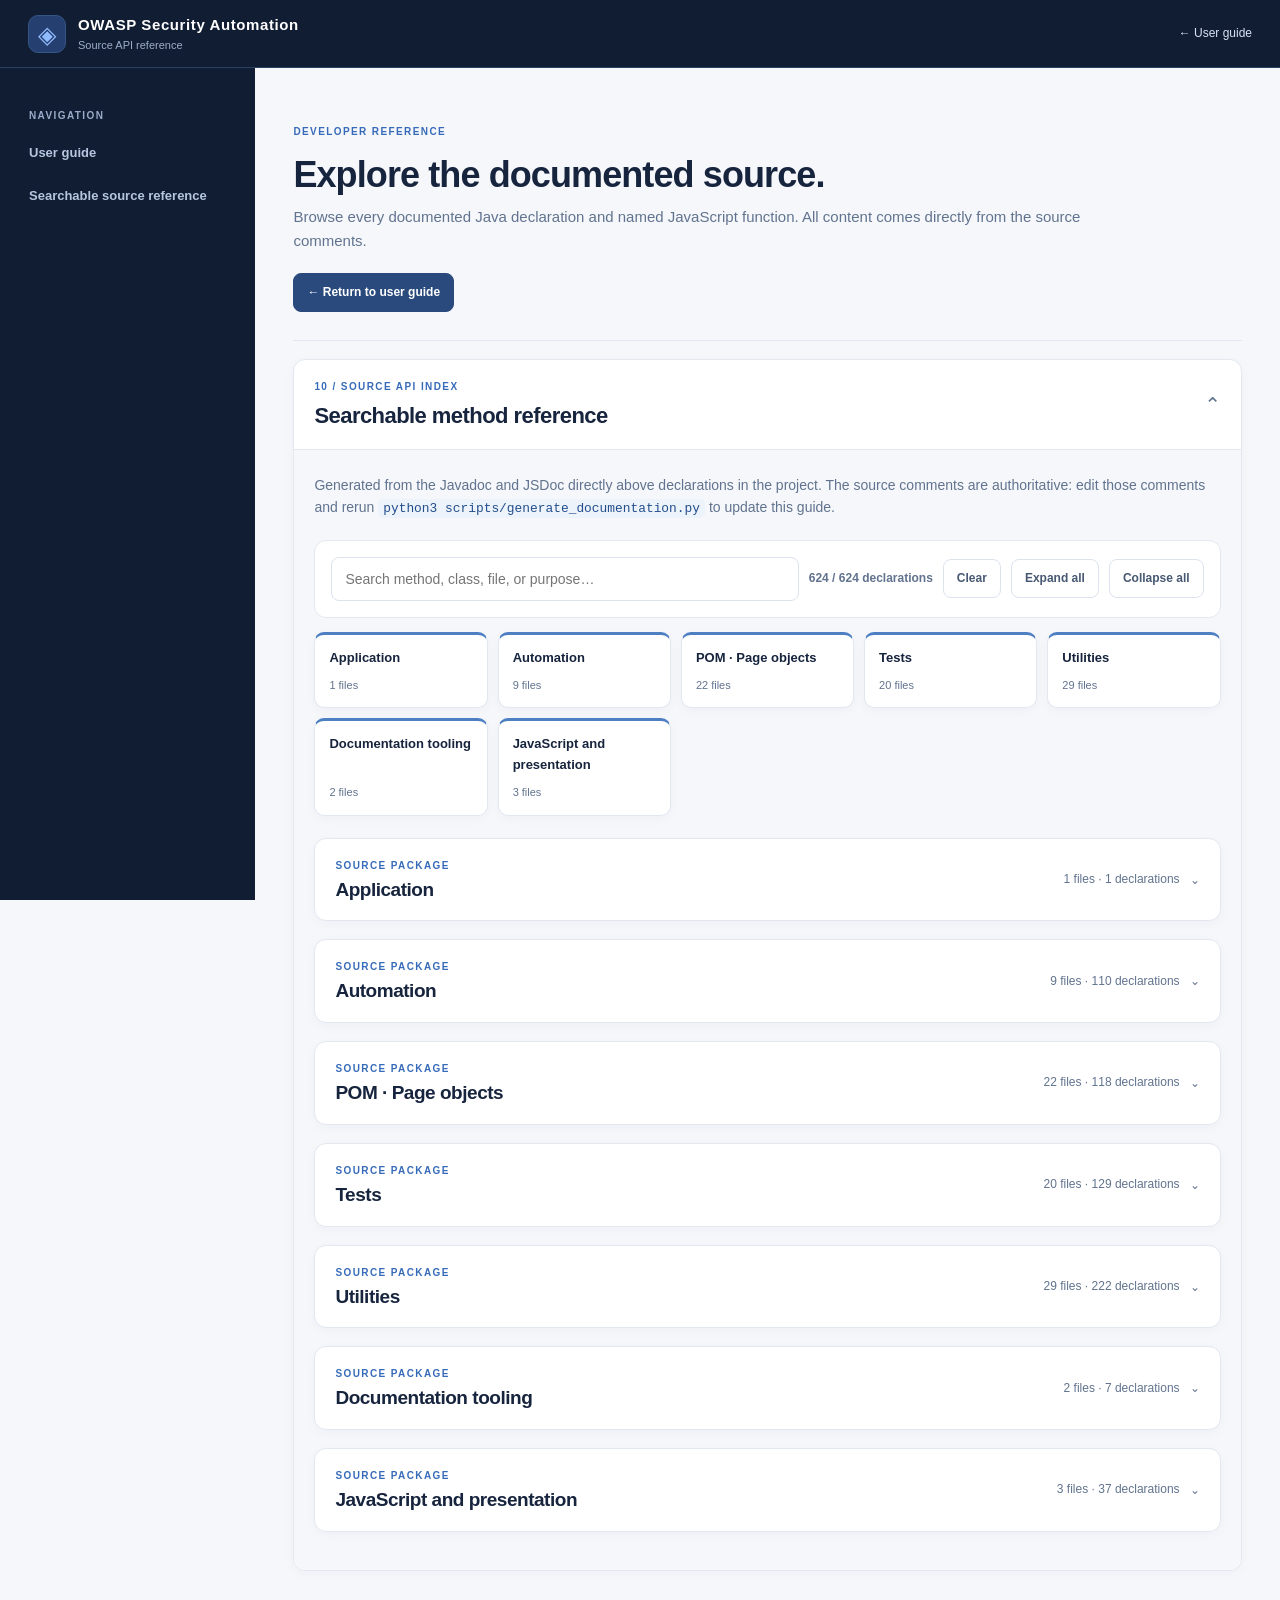
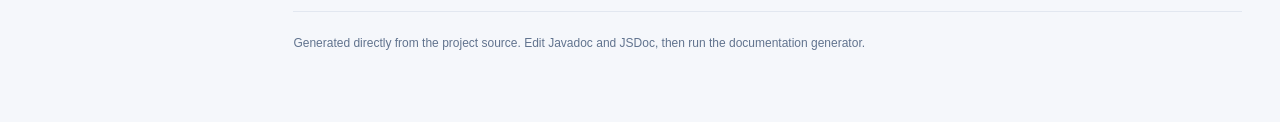
==== commit 2890ee60: "Modifications to the readme.html doc and generation script. Improved Styling and method descriptions" ====
--- a/docs/api.html
+++ b/docs/api.html
@@ -1,2436 +1,3022 @@
 <!doctype html><html lang="en"><head><meta charset="utf-8"><meta name="viewport" content="width=device-width, initial-scale=1"><title>OWASP Security Automation — Source API reference</title><style>
-:root{--navy:#101a2c;--slate:#293854;--muted:#617189;--line:#dce5ef;--page:#f4f7fb;--panel:#fff;--teal:#087e80;--teal-soft:#def5f2;--blue:#2657b6;--code:#0d182a;--shadow:0 12px 34px rgba(17,35,67,.055)}
-*{box-sizing:border-box}html{scroll-behavior:smooth}body{margin:0;background:var(--page);color:var(--navy);font-family:Inter,ui-sans-serif,-apple-system,BlinkMacSystemFont,"Segoe UI",sans-serif;line-height:1.65;font-size:15px}a{color:var(--blue);text-decoration:none}a:hover{text-decoration:underline}code,pre,kbd{font-family:ui-monospace,SFMono-Regular,Consolas,"Liberation Mono",monospace}code{font-size:.92em;background:#eef3f9;border-radius:5px;padding:2px 5px}h1,h2,h3,h4{line-height:1.25;letter-spacing:-.028em}h2{font-size:1.68rem;margin:0 0 16px}h3{font-size:1.1rem;margin:0 0 8px}p{margin:8px 0 14px}ul,ol{padding-left:24px}li{margin-bottom:7px}
-.appbar{height:68px;background:var(--navy);display:flex;align-items:center;justify-content:space-between;padding:0 32px;position:sticky;top:0;z-index:10;box-shadow:0 2px 18px #08132615;color:white}.brand{display:flex;align-items:center;gap:11px;min-width:0}.brand-mark{background:#20b6b1;color:#092c36;border-radius:11px;width:37px;height:37px;display:grid;place-items:center;font-size:20px;font-weight:900}.brand strong{font-size:14px;letter-spacing:.015em}.brand small{display:block;color:#a9b9cf;font-size:11px;line-height:1.2}.appbar-right{font-size:12px;color:#bacbe0;display:flex;align-items:center;gap:20px}.appbar-right a{color:#d4e8f8}.layout{display:grid;grid-template-columns:248px minmax(0,1fr);max-width:1650px;margin:auto}.sidebar{position:sticky;top:68px;height:calc(100vh - 68px);padding:26px 15px 30px 22px;overflow:auto;border-right:1px solid var(--line);background:#f9fbfe}.side-label{text-transform:uppercase;letter-spacing:.13em;font-weight:800;color:#8594ab;font-size:10px;padding:18px 11px 9px}.sidebar a{display:block;color:#42536b;padding:9px 11px;font-size:13px;border-radius:8px;font-weight:550}.sidebar a:hover{background:#e9f0f8;text-decoration:none;color:#133e7a}.main{min-width:0;padding:34px clamp(24px,5vw,72px) 100px;max-width:1320px}.hero{background:linear-gradient(128deg,#142744 0%,#103952 52%,#076d70 100%);border-radius:18px;color:white;padding:48px clamp(24px,5vw,54px);position:relative;overflow:hidden;box-shadow:var(--shadow)}.hero:before{content:"";position:absolute;width:400px;height:400px;border:65px solid #ffffff09;border-radius:50%;top:-250px;right:-80px}.eyebrow{text-transform:uppercase;letter-spacing:.17em;font-weight:800;font-size:11px;color:#88e9df}.hero h1{font-size:clamp(30px,4vw,49px);max-width:820px;margin:10px 0 14px;line-height:1.12}.hero p{color:#c9e5eb;max-width:720px;font-size:16px}.hero-links{display:flex;flex-wrap:wrap;gap:12px;margin:26px 0 0}.action{display:inline-block;background:#b8f4ed;color:#0e4450!important;font-weight:780;padding:11px 16px;border-radius:9px;font-size:13px}.action.outline{background:transparent;border:1px solid #8bc1cb;color:white!important}.stats{display:grid;grid-template-columns:repeat(4,1fr);gap:15px;margin-top:23px}.stat{background:white;border:1px solid var(--line);padding:18px 21px;border-radius:12px;box-shadow:var(--shadow)}.stat strong{display:block;font-size:25px;line-height:1.2}.stat span{font-size:12px;color:var(--muted)}section.doc-section{scroll-margin-top:92px;margin-top:58px}.section-kicker{color:var(--teal);font-size:11px;letter-spacing:.12em;text-transform:uppercase;font-weight:800;margin-bottom:7px}.section-intro{color:var(--muted);max-width:830px;margin-top:0}.cols{display:grid;grid-template-columns:repeat(2,minmax(0,1fr));gap:17px}.panel{background:var(--panel);border:1px solid var(--line);border-radius:13px;padding:22px 24px;box-shadow:var(--shadow);min-width:0}.panel h3{margin-top:0}.panel p:last-child{margin-bottom:0}.panel-title{display:flex;align-items:center;justify-content:space-between;gap:12px}.smalltag{font-size:11px;background:var(--teal-soft);border:1px solid #b8e8e2;color:#106969;padding:4px 10px;border-radius:99px;font-weight:700}.smalltag.blue{background:#e7efff;border-color:#d4e2fa;color:#285ca8}.step{display:flex;gap:14px;margin:14px 0}.step-num{flex:0 0 29px;width:29px;height:29px;border-radius:9px;background:#e6f5f2;color:#087b79;font-weight:800;display:grid;place-items:center}.step p{margin:0}.codeblock{position:relative;margin:13px 0 19px;background:var(--code);border:1px solid #263751;color:#ecf2ff;border-radius:10px;padding:16px;overflow:auto;font-size:12px;line-height:1.8;white-space:pre}.codeblock code{background:none;color:inherit;padding:0;font-size:inherit}.flow{display:grid;grid-template-columns:repeat(5,minmax(0,1fr));gap:10px}.flow-step{border:1px solid #cbd8e9;border-radius:10px;background:white;padding:16px 12px;min-width:0}.flow-step b{display:block;font-size:13px}.flow-step span{display:block;font-size:11px;color:var(--muted)}.table-wrap{overflow-x:auto;background:white;border:1px solid var(--line);border-radius:12px}table{width:100%;border-collapse:collapse;font-size:13px}th,td{padding:13px 16px;text-align:left;vertical-align:top;border-bottom:1px solid #e4ebf3}th{background:#eef4fa;color:#354a62;white-space:nowrap;font-size:11px;text-transform:uppercase;letter-spacing:.06em}tr:last-child td{border-bottom:none}td code{word-break:break-word}.note{background:#f3f9fd;border-left:4px solid #3d7abd;border-radius:7px;padding:13px 18px;margin:18px 0;color:#294561}.warning{background:#fff9ed;border-left:4px solid #d89931;border-radius:7px;padding:13px 18px;margin:18px 0;color:#685124}.nav-demo{border-radius:12px;border:1px solid #d1dce9;background:#fff;padding:20px}.app-select{background:#eff5fb;color:#1f395f;border-radius:8px;padding:11px;font-size:13px;font-weight:700;margin-bottom:14px}.tile{border:1px solid #c4dfdf;border-radius:9px;background:#eefbf9;padding:15px 17px;display:flex;align-items:center;justify-content:space-between;gap:16px}.tile strong{font-size:14px}.tile span{display:block;font-size:12px;color:#45656d}.tile b{color:#087e80;font-size:12px}.subsection{margin-top:26px}.pill{background:#eef3fa;color:#3a526e;font-weight:750;border-radius:100px;padding:4px 10px;font-size:11px;white-space:nowrap}.reference-intro{display:flex;gap:14px;flex-wrap:wrap;align-items:center;justify-content:space-between;padding:18px;background:#eaf3f7;border:1px solid #d5e7ec;border-radius:12px;margin:20px 0}.ref-search{width:min(100%,470px);padding:12px 14px;border:1px solid #c1d1e2;border-radius:9px;font:inherit;background:white;outline:0}.ref-search:focus{border-color:#138b89;box-shadow:0 0 0 3px #15a09d22}.ref-count{color:#4b627c;font-size:12px;font-weight:700}.ref-section{margin-top:30px}.ref-section-heading{display:flex;align-items:center;justify-content:space-between;gap:10px;border-bottom:1px solid var(--line);margin-bottom:10px}.ref-section-heading h3{font-size:17px}.ref-section-heading span{font-size:12px;color:var(--muted)}.source-group{background:white;border-radius:10px;border:1px solid var(--line);margin:11px 0;overflow:hidden;box-shadow:var(--shadow)}.source-group>summary{cursor:pointer;padding:13px 17px;display:flex;align-items:center;gap:11px;list-style:none}.source-group>summary::-webkit-details-marker{display:none}.source-title{font-weight:750;font-size:13px;white-space:nowrap}.source-meta{font-size:11px;color:#728299;overflow:hidden;text-overflow:ellipsis;white-space:nowrap}.chevron{margin-left:auto;font-size:20px;color:#73899d;line-height:1}.source-group[open] .chevron{transform:rotate(180deg)}.method-stack{border-top:1px solid #e3ebf5;padding:5px 16px 12px}.method-entry{padding:13px 0 14px;border-bottom:1px solid #e8edf4;scroll-margin-top:95px}.method-entry:last-child{border-bottom:none}.method-header{display:flex;flex-wrap:wrap;align-items:center;justify-content:space-between;gap:10px}.method-header code{background:#f1f5fa;padding:5px 7px;font-size:12px;color:#17315d;white-space:normal;overflow-wrap:anywhere}.method-type{font-size:10px;color:#427a7c;text-transform:uppercase;letter-spacing:.07em;font-weight:800}.method-desc{margin:8px 0;font-size:13px;color:#33455e}.method-foot{display:flex;flex-wrap:wrap;gap:8px;justify-content:space-between;color:#8290a4;font-size:11px}.method-foot a{color:#5974a2;word-break:break-word}.empty-group{display:none!important}.method-entry.hidden{display:none}.footer{margin-top:70px;padding-top:26px;border-top:1px solid #dce4ed;color:#6d7f97;font-size:12px}.kbd{display:inline-block;border:1px solid #bcc9d8;background:white;color:#485c75;border-radius:4px;padding:0 5px;font-size:11px}.inline-list{display:flex;gap:8px;flex-wrap:wrap}.inline-list span{padding:5px 9px;background:#edf4f8;border-radius:7px;color:#405e76;font-size:12px}
-@media(max-width:1100px){.flow{grid-template-columns:repeat(3,1fr)}.stats{grid-template-columns:repeat(2,1fr)}}
-@media(max-width:900px){.layout{display:block}.sidebar{display:none}.main{padding:20px 17px 55px}.appbar{padding:0 17px}.appbar-right{display:none}.cols{grid-template-columns:1fr}.flow{grid-template-columns:repeat(2,1fr)}.hero{padding:32px 24px}.source-meta{display:none}}
-@media(max-width:520px){.stats{grid-template-columns:repeat(2,1fr)}.flow{grid-template-columns:1fr}.hero h1{font-size:29px}.ref-search{width:100%}}
-@media print{.appbar,.sidebar,.hero-links,.reference-intro input{display:none!important}.layout{display:block}.main{max-width:none;padding:0}.hero{color:#111;background:#eef3f7}.hero p,.eyebrow{color:#333}.panel,.stat,.source-group{box-shadow:none}.source-group{break-inside:avoid}.source-group:not([open]) .method-stack{display:block}.source-group .method-stack{display:block}a{color:#111}}
+/* Static documentation theme, aligned with the Security Assessment SPA. */
+:root {
+    color-scheme: light;
+    --navy: #111d33;
+    --brand: #243f70;
+    --brand-line: #365485;
+    --page: #f5f7fb;
+    --surface: #fff;
+    --text: #17243d;
+    --muted: #61738e;
+    --line: #e2e7f0;
+    --accent: #4d7fc2;
+    --blue: #285fae;
+    --soft: #edf3fb;
+    --shadow: 0 3px 12px #17294108;
+    font-family: Inter, "Segoe UI", Arial, sans-serif;
+    font-size: 14px;
+    color: var(--text);
+    background: var(--page);
+}
+* { box-sizing: border-box; }
+html { scroll-behavior: smooth; }
+body { margin: 0; line-height: 1.6; }
+a { color: var(--blue); text-decoration: none; }
+a:hover { text-decoration: underline; }
+button,input { font: inherit; }
+button,summary { cursor: pointer; }
+:focus-visible { outline: 3px solid #7fa8f0; outline-offset: 3px; }
+h1,h2,h3,h4 { line-height: 1.25; letter-spacing: -.025em; }
+h2 { font-size: 22px; margin: 0 0 12px; }
+h3 { font-size: 16px; margin: 0 0 8px; }
+p { margin: 8px 0 14px; }
+ul,ol { padding-left: 23px; }
+li { margin-bottom: 7px; }
+code,pre { font-family: ui-monospace, SFMono-Regular, Menlo, Consolas, monospace; }
+code { font-size: .92em; background: var(--soft); color: #234e8d; border-radius: 5px; padding: 2px 5px; overflow-wrap: anywhere; }
+/* Workspace shell and navigation */
+.appbar { height: 68px; background: var(--navy); color: #fff; display:flex; align-items:center; justify-content:space-between; gap:16px; padding:0 28px; position:sticky; top:0; z-index:10; border-bottom:1px solid #2a4163; }
+.brand { display:flex; align-items:center; gap:12px; min-width:0; }
+.brand-mark { width:38px; height:38px; flex:0 0 38px; display:grid; place-items:center; background:var(--brand); border:1px solid var(--brand-line); color:#91bbff; border-radius:10px; font-size:24px; }
+.brand strong { color:white; font-size:15px; letter-spacing:.04em; }
+.brand small { display:block; color:#9daec8; font-size:11px; }
+.appbar-right { display:flex; gap:20px; align-items:center; color:#aabbd7; font-size:12px; }
+.appbar-right a { color:#d7e1f3; }
+.layout { display:grid; grid-template-columns:255px minmax(0,1fr); }
+.sidebar { background:var(--navy); padding:22px 16px; position:sticky; top:68px; height:calc(100vh - 68px); overflow:auto; }
+.side-label { color:#9aacc9; font-size:10px; font-weight:750; letter-spacing:.14em; text-transform:uppercase; padding:18px 13px 8px; }
+.sidebar a { display:block; padding:11px 13px; color:#b6c6df; font-weight:550; border-radius:8px; font-size:13px; }
+.sidebar a:hover { color:#fff; background:#243b60; text-decoration:none; }
+.main { width:100%; max-width:1650px; min-width:0; margin:auto; padding:32px clamp(20px,3vw,40px) 70px; }
+.hero { padding:24px 0 28px; border-bottom:1px solid #e0e7f0; }
+.eyebrow,.section-kicker,.package-kicker { color:#376bb9; font-size:10px; letter-spacing:.14em; font-weight:800; text-transform:uppercase; }
+.hero h1 { margin:12px 0 8px; font-size:clamp(27px,3vw,36px); font-weight:750; }
+.hero p { max-width:850px; color:var(--muted); font-size:15px; margin-bottom:20px; }
+.hero-links { display:flex; flex-wrap:wrap; gap:10px; }
+.action,.ref-button { display:inline-block; border-radius:8px; border:1px solid #2a4a7d; background:#2a4a7d; color:white; padding:9px 13px; font-weight:650; font-size:12px; }
+.action.outline,.ref-button { background:white; border:1px solid #dce3ee; color:#475872; }
+.action:hover,.ref-button:hover { border-color:#8faacf; text-decoration:none; }
+.ref-button:hover,.action.outline:hover { color:#234e8d; }
+/* Shared overview panels, metrics and guide content */
+.stats,.cols,.flow { display:grid; gap:16px; }
+.stats { grid-template-columns:repeat(4,minmax(0,1fr)); margin:22px 0; }
+.stat,.panel,.flow-step,.nav-demo,.table-wrap { background:var(--surface); border:1px solid var(--line); border-radius:12px; box-shadow:var(--shadow); min-width:0; }
+.stat { position:relative; overflow:hidden; padding:20px; }
+.stat::before { content:""; position:absolute; inset:0 0 auto; height:3px; background:var(--accent); }
+.stat strong { display:block; font-size:30px; line-height:1.25; letter-spacing:-.04em; }
+.stat span { color:var(--muted); font-size:11px; }
+.doc-section { margin-top:38px; scroll-margin-top:88px; }
+.section-kicker { margin-bottom:7px; }
+.section-intro { color:var(--muted); max-width:920px; }
+.cols { grid-template-columns:repeat(2,minmax(0,1fr)); }
+.panel,.nav-demo { padding:22px; }
+.panel-title { display:flex; align-items:start; justify-content:space-between; flex-wrap:wrap; gap:8px; }
+.panel p:last-child { margin-bottom:0; }
+.smalltag,.pill,.inline-list span { font-size:11px; color:#315f9b; background:var(--soft); border:1px solid #dce7f6; border-radius:6px; padding:4px 8px; font-weight:650; }
+.step { display:flex; gap:12px; margin:14px 0; }
+.step-num { width:28px; height:28px; flex:0 0 28px; display:grid; place-items:center; border-radius:7px; background:var(--soft); color:var(--blue); font-weight:750; }
+.step p { margin:0; }
+.subsection { margin-top:22px; }
+.codeblock { background:var(--navy); color:#ecf2ff; padding:16px; border-radius:9px; border:1px solid #2a4163; overflow:auto; line-height:1.8; font-size:12px; }
+.codeblock code { background:none; color:inherit; padding:0; font-size:inherit; }
+.flow { grid-template-columns:repeat(5,minmax(0,1fr)); gap:12px; }
+.flow-step { padding:15px; }
+.flow-step b,.flow-step span { display:block; }
+.flow-step span { font-size:12px; color:var(--muted); }
+.table-wrap { overflow:auto; }
+table { width:100%; border-collapse:collapse; font-size:13px; }
+th,td { padding:12px 15px; text-align:left; vertical-align:top; border-bottom:1px solid var(--line); }
+th { background:var(--soft); color:#475872; font-size:11px; text-transform:uppercase; letter-spacing:.05em; }
+tr:last-child td { border-bottom:0; }
+.note,.warning { padding:13px 16px; margin:16px 0; border-radius:8px; background:var(--soft); border-left:3px solid var(--accent); }
+.warning { background:#fff8eb; border-color:#d89931; color:#685124; }
+.app-select,.tile { padding:13px; border-radius:8px; background:var(--soft); margin-bottom:12px; color:#234e8d; }
+.tile { display:flex; align-items:center; justify-content:space-between; gap:12px; border:1px solid #dce7f6; }
+.tile span { display:block; color:var(--muted); font-size:12px; }
+.inline-list { display:flex; flex-wrap:wrap; gap:8px; }
+/* Package navigation and nested file cards */
+.reference-intro { display:flex; align-items:center; flex-wrap:wrap; gap:10px; padding:16px; border:1px solid var(--line); background:var(--surface); border-radius:12px; margin:20px 0 14px; }
+.ref-search { flex:1 1 220px; min-width:0; padding:10px 13px; border:1px solid #dce3ee; border-radius:8px; background:white; color:var(--text); }
+.ref-count { font-size:12px; color:var(--muted); font-weight:650; white-space:nowrap; }
+.package-nav { display:grid; grid-template-columns:repeat(auto-fit,minmax(min(100%,155px),1fr)); gap:10px; margin:0 0 22px; }
+.package-nav a { min-width:0; display:flex; flex-direction:column; justify-content:space-between; gap:8px; padding:13px 14px; background:var(--surface); border:1px solid var(--line); border-top:3px solid var(--accent); border-radius:10px; box-shadow:var(--shadow); color:var(--text); }
+.package-nav a:hover { border-color:#8faacf; text-decoration:none; }
+.package-nav strong { font-size:13px; overflow-wrap:anywhere; }
+.package-nav span { font-size:11px; color:var(--muted); }
+.ref-section { scroll-margin-top:88px; background:var(--surface); border:1px solid var(--line); border-radius:12px; overflow:hidden; margin:18px 0; box-shadow:var(--shadow); }
+.ref-section-heading { display:flex; flex-wrap:wrap; align-items:center; justify-content:space-between; gap:10px; padding:19px 20px; border-bottom:1px solid var(--line); }
+.ref-section-heading h3 { font-size:19px; margin:4px 0 0; }
+.ref-section-heading>span { color:var(--muted); font-size:12px; }
+.source-grid { display:grid; grid-template-columns:repeat(2,minmax(0,1fr)); align-items:stretch; gap:12px; padding:16px; background:var(--page); }
+.source-group { min-width:0; background:var(--surface); border:1px solid var(--line); border-radius:10px; box-shadow:var(--shadow); }
+.source-group[open] { grid-column:1 / -1; border-color:#a9bfdf; }
+.source-group>summary { display:flex; flex-direction:column; gap:8px; padding:15px; list-style:none; border-radius:9px; min-width:0; }
+.source-group:not([open])>summary { height:100%; }
+.source-group:not([open]) .file-count { margin-top:auto; }
+.source-group>summary::-webkit-details-marker { display:none; }
+.source-group>summary:hover { background:#f8faff; }
+.file-heading { display:flex; align-items:center; gap:9px; min-width:0; }
+.file-kind { flex-shrink:0; background:var(--soft); color:#315f9b; border:1px solid #dce7f6; border-radius:6px; padding:5px 6px; font-size:10px; font-weight:800; }
+.source-title { font-weight:750; font-size:14px; min-width:0; overflow-wrap:anywhere; }
+.chevron { margin-left:auto; color:#61738e; font-size:20px; line-height:1; }
+.source-group[open]>summary .chevron { transform:rotate(180deg); }
+.method-source-info { display:block; font-size:13px; color:#40516e; overflow-wrap:anywhere; }
+.source-meta { display:block; color:var(--muted); font-size:10px; overflow-wrap:anywhere; }
+.file-count { color:#315f9b; font-size:11px; font-weight:650; }
+/* Definition cards: signature, prose, documentation tags and source link */
+.method-stack { padding:14px; border-top:1px solid var(--line); background:var(--page); border-radius:0 0 9px 9px; }
+.method-entry { padding:0; margin-bottom:12px; background:white; border:1px solid var(--line); border-radius:9px; scroll-margin-top:92px; min-width:0; }
+.method-entry:last-child { margin-bottom:0; }
+.method-header { display:flex; flex-wrap:wrap; align-items:center; justify-content:space-between; gap:8px; }
+.method-header code { background:var(--soft); border:1px solid #e0e8f4; color:#234e8d; font-size:12px; padding:7px 9px; white-space:normal; overflow-wrap:anywhere; }
+.method-type { color:var(--muted); text-transform:uppercase; font-size:10px; font-weight:750; letter-spacing:.06em; }
+.method-desc { color:var(--text); font-size:13px; margin:10px 0 8px; }
+.method-desc-more { color:#475872; font-size:13px; margin:5px 0; }
+.method-doc-tags { display:grid; gap:6px; margin:12px 0; }
+.method-doc-tags>div { display:grid; grid-template-columns:minmax(92px,150px) minmax(0,1fr); gap:12px; background:#f6f8fc; border:1px solid var(--line); border-radius:7px; padding:8px 11px; font-size:12px; }
+.method-doc-tags dt { font-family:ui-monospace,Consolas,monospace; font-weight:700; color:#315f9b; overflow-wrap:anywhere; }
+.method-doc-tags dd { margin:0; color:#40516e; overflow-wrap:anywhere; }
+/* Full documentation sections within expanded source cards. */
+.class-details { background:var(--surface); border:1px solid var(--line); border-left:3px solid var(--accent); border-radius:9px; padding:15px; margin-bottom:14px; }
+.class-details h4 { margin:0 0 8px; font-size:15px; color:var(--text); }
+.definition-section { margin:14px 0 0; min-width:0; }
+.definition-section h5 { color:var(--blue); font-size:11px; font-weight:800; letter-spacing:.055em; text-transform:uppercase; margin:0 0 7px; }
+.definition-section .method-desc { margin:5px 0; line-height:1.65; }
+.definition-section .method-doc-tags { margin:0; }
+.definition-section .method-doc-tags>div { grid-template-columns:minmax(110px, 200px) minmax(0,1fr); padding:11px 13px; font-size:13px; }
+.definition-section .method-doc-tags dt { color:#234e8d; }
+.definition-section .method-doc-tags dd { line-height:1.55; }
+.definition-section .definition-type { color:#234e8d; font-weight:600; white-space:normal; overflow-wrap:anywhere; }
+@media(max-width:620px) { .definition-section .method-doc-tags>div { grid-template-columns:minmax(0,1fr); gap:4px; } }
+.method-foot { display:flex; flex-wrap:wrap; justify-content:space-between; gap:8px; padding-top:10px; margin-top:10px; border-top:1px solid var(--line); color:var(--muted); font-size:11px; overflow-wrap:anywhere; }
+.method-foot a { overflow-wrap:anywhere; }
+.empty-group,.method-entry.hidden,[hidden] { display:none!important; }
+.footer { padding-top:22px; margin-top:40px; border-top:1px solid var(--line); color:var(--muted); font-size:12px; }
+@media(max-width:1100px) { .stats,.flow { grid-template-columns:repeat(2,minmax(0,1fr)); } }
+@media(max-width:900px) {
+    .layout { display:block; }
+    .sidebar { position:static; height:auto; display:flex; flex-wrap:wrap; gap:4px; padding:8px 12px; }
+    .side-label { display:none; }
+    .sidebar a { padding:6px 9px; font-size:12px; }
+    .appbar { padding:0 15px; }
+    .appbar-right>span { display:none; }
+    .main { padding:20px 16px 45px; }
+}
+@media(max-width:620px) { .source-grid,.cols,.flow { grid-template-columns:minmax(0,1fr); } .method-doc-tags>div { grid-template-columns:1fr; gap:3px; } .ref-section-heading { padding:15px; } .source-grid,.method-stack { padding:10px; } .appbar-right { display:none; } .stat { padding:14px; } }
+@media print { .appbar,.sidebar,.hero-links,.reference-intro,.package-nav { display:none!important; } .layout { display:block; } .main { padding:0; max-width:none; } .source-grid { display:block; } .source-group { margin:8px 0; } .source-group .method-stack { display:block; } .method-entry { break-inside:avoid; } .ref-section,.source-group,.method-entry { box-shadow:none; } a { color:#111; } }
+@media(prefers-reduced-motion:reduce) { html { scroll-behavior:auto; } }
 
-.method-doc-tags{margin:11px 0 5px;display:grid;gap:8px}
-.method-doc-tags>div{display:grid;grid-template-columns:minmax(94px,145px) 1fr;gap:10px;align-items:start;padding:9px 11px;background:#f6f9fd;border:1px solid #e5edf5;border-radius:8px;font-size:12px}
-.method-doc-tags dt{font-family:ui-monospace,Consolas,monospace;font-weight:750;color:#145f79;overflow-wrap:anywhere}
-.method-doc-tags dd{margin:0;color:#33455e;overflow-wrap:anywhere}
-.method-desc-more{color:#536883;font-size:12px;margin:5px 0}
-.method-source-info{font-size:11px;color:#71849b;margin-top:8px}
-.ref-search:focus-visible,.source-group>summary:focus-visible,.sidebar a:focus-visible{outline:2px solid #15a09d;outline-offset:3px}
-@media(max-width:600px){.method-doc-tags>div{grid-template-columns:1fr;gap:3px}}
-</style></head><body><header class="appbar"><div class="brand"><div class="brand-mark" aria-hidden="true">◈</div><div><strong>OWASP Security Automation</strong><small>Source API reference</small></div></div><div class="appbar-right"><a href="README.html">← User guide</a></div></header><div class="layout"><nav class="sidebar" aria-label="Documentation"><div class="side-label">Navigation</div><a href="README.html">User guide</a><a href="#method-reference">Searchable source reference</a></nav><main class="main"><div class="hero"><div class="eyebrow">Developer reference</div><h1>Explore the documented source.</h1><p>Browse every documented Java declaration and named JavaScript function. All content comes directly from the source comments.</p><div class="hero-links"><a class="action" href="README.html">← Return to user guide</a></div></div><section class="doc-section" id="method-reference">
+/* Independent native disclosures, with the same card treatment at each level. */
+.guide-section { background:var(--surface); border:1px solid var(--line); border-radius:12px; box-shadow:var(--shadow); margin-top:18px; overflow:hidden; }
+.guide-heading,.ref-section-heading,.method-header { list-style:none; cursor:pointer; }
+.guide-heading::-webkit-details-marker,.ref-section-heading::-webkit-details-marker,.method-header::-webkit-details-marker { display:none; }
+.guide-heading { display:flex; align-items:center; gap:12px; padding:19px 20px; }
+.guide-heading h2 { margin:0; }
+.guide-body { padding:16px 20px 20px; background:var(--page); border-top:1px solid var(--line); }
+.guide-heading:hover,.ref-section-heading:hover,.method-header:hover { background:#f8faff; }
+.guide-section[open]>summary .chevron,.ref-section[open]>summary .chevron,.method-entry[open]>summary .chevron { transform:rotate(180deg); }
+.ref-section-heading { border-bottom:0; }
+.ref-section[open]>summary { border-bottom:1px solid var(--line); }
+.ref-section-heading .package-count { margin-left:auto; }
+.ref-section-heading .chevron { margin-left:0; }
+.method-header { padding:13px 15px; flex-wrap:nowrap; }
+.method-header code { min-width:0; flex:1 1 auto; }
+.method-header .method-type { flex:0 0 auto; }
+.method-header .chevron { flex:0 0 auto; }
+.method-body { padding:0 15px 15px; border-top:1px solid var(--line); }
+summary:focus-visible { outline:2px solid var(--accent); outline-offset:-3px; border-radius:8px; }
+@media(max-width:620px) { .guide-heading,.guide-body,.method-header { padding:12px; } .method-header { flex-wrap:wrap; } .method-header code { flex:1 1 70%; } .method-header .chevron { margin-left:auto; } }
+@media print { .guide-section { box-shadow:none; } .guide-body { background:white; } .chevron { display:none; } }
+</style></head><body><header class="appbar"><div class="brand"><div class="brand-mark" aria-hidden="true">◈</div><div><strong>OWASP Security Automation</strong><small>Source API reference</small></div></div><div class="appbar-right"><a href="README.html">← User guide</a></div></header><div class="layout"><nav class="sidebar" aria-label="Documentation"><div class="side-label">Navigation</div><a href="README.html">User guide</a><a href="#method-reference">Searchable source reference</a></nav><main class="main"><div class="hero"><div class="eyebrow">Developer reference</div><h1>Explore the documented source.</h1><p>Browse every documented Java declaration and named JavaScript function. All content comes directly from the source comments.</p><div class="hero-links"><a class="action" href="README.html">← Return to user guide</a></div></div><details class="doc-section guide-section" id="method-reference" open>
+<summary class="guide-heading"><div>
 <div class="section-kicker">10 / Source API index</div>
-<h2>Searchable method reference</h2>
+<h2>Searchable method reference</h2></div>
+<span class="chevron" aria-hidden="true">⌄</span></summary>
+<div class="guide-body">
 <p class="section-intro">Generated from the Javadoc and JSDoc directly above declarations in the project. The source comments are authoritative: edit those comments and rerun <code>python3 scripts/generate_documentation.py</code> to update this guide.</p>
 <div class="reference-intro">
 <input type="search" id="methodSearch" class="ref-search" aria-label="Search methods, classes, and descriptions" placeholder="Search method, class, file, or purpose…">
-<span id="methodCount" class="ref-count">588 / 588 declarations</span>
-<button type="button" class="action" id="clearSearch" style="border:0;cursor:pointer">Clear</button>
-<button type="button" id="expandAll" style="padding:9px;border:1px solid #c8d7e4;border-radius:8px;background:white;cursor:pointer">Expand all</button>
-<button type="button" id="collapseAll" style="padding:9px;border:1px solid #c8d7e4;border-radius:8px;background:white;cursor:pointer">Collapse all</button>
+<span id="methodCount" class="ref-count">624 / 624 declarations</span>
+<button type="button" class="ref-button" id="clearSearch">Clear</button>
+<button type="button" class="ref-button" id="expandAll">Expand all</button>
+<button type="button" class="ref-button" id="collapseAll">Collapse all</button>
 </div>
-<div class="ref-section"><div class="ref-section-heading"><h3>Application entry point</h3><span>1 declarations</span></div>
-<details class="source-group" id="file-328ff730f449"><summary><span class="source-title">Main.java</span><span class="source-meta">src/main/java/Main.java · 1 declarations</span><span class="chevron" aria-hidden="true">⌄</span></summary><div class="method-stack">
-<p class="method-source-info">Contains the console entry point of the example application.</p>
-<article class="method-entry" id="java-ed52498c50a52fc" data-search="src/main/java/main.java main main main.main() : void starts the application entry point with the supplied command-line arguments. "><div class="method-header"><code>Main.main() : void</code><span class="method-type">Java method</span></div><p class="method-desc">Starts the application entry point with the supplied command-line arguments.</p>
-
-<div class="method-foot"><span>Main</span><a href="../src/main/java/Main.java" title="Open source file">src/main/java/Main.java · line 10</a></div></article>
-</div></details>
-</div>
-<div class="ref-section"><div class="ref-section-heading"><h3>Browser and ZAP automation</h3><span>84 declarations</span></div>
-<details class="source-group" id="file-1d0fbb574a4e"><summary><span class="source-title">AppConfig.java</span><span class="source-meta">src/test/java/automation/AppConfig.java · 43 declarations</span><span class="chevron" aria-hidden="true">⌄</span></summary><div class="method-stack">
-<p class="method-source-info">Reads browser, presentation, and ZAP settings from the bundled configuration, with system-property overrides. Invalid required values are rejected early.</p>
-<article class="method-entry" id="java-e088933e3b2adea" data-search="src/test/java/automation/appconfig.java appconfig &lt;init&gt; appconfig.appconfig() prevents direct instantiation of this utility class. "><div class="method-header"><code>AppConfig.AppConfig()</code><span class="method-type">Constructor</span></div><p class="method-desc">Prevents direct instantiation of this utility class.</p>
-
-<div class="method-foot"><span>AppConfig</span><a href="../src/test/java/automation/AppConfig.java" title="Open source file">src/test/java/automation/AppConfig.java · line 21</a></div></article>
-<article class="method-entry" id="java-11f77d8c7778005" data-search="src/test/java/automation/appconfig.java appconfig dvwadevelopmentcontainername appconfig.dvwadevelopmentcontainername() : string reads the docker container name reserved for reusable dvwa development runs. @return the configurable dvwa development container name"><div class="method-header"><code>AppConfig.dvwaDevelopmentContainerName() : String</code><span class="method-type">Java method</span></div><p class="method-desc">Reads the Docker container name reserved for reusable DVWA development runs.</p>
-<dl class="method-doc-tags"><div><dt>@return</dt><dd>the configurable DVWA development container name</dd></div></dl>
-<div class="method-foot"><span>AppConfig</span><a href="../src/test/java/automation/AppConfig.java" title="Open source file">src/test/java/automation/AppConfig.java · line 276</a></div></article>
-<article class="method-entry" id="java-c8a4b5a87d8f411" data-search="src/test/java/automation/appconfig.java appconfig dvwadevelopmentresetdatabase appconfig.dvwadevelopmentresetdatabase() : boolean determines whether development mode should intentionally reset dvwa&#x27;s database on this run. @return true when the dvwa setup step should run even for an existing development container"><div class="method-header"><code>AppConfig.dvwaDevelopmentResetDatabase() : boolean</code><span class="method-type">Java method</span></div><p class="method-desc">Determines whether development mode should intentionally reset DVWA&#x27;s database on this run.</p>
-<dl class="method-doc-tags"><div><dt>@return</dt><dd>true when the DVWA setup step should run even for an existing development container</dd></div></dl>
-<div class="method-foot"><span>AppConfig</span><a href="../src/test/java/automation/AppConfig.java" title="Open source file">src/test/java/automation/AppConfig.java · line 285</a></div></article>
-<article class="method-entry" id="java-0f31a1c0babac03" data-search="src/test/java/automation/appconfig.java appconfig dvwadevelopmentreuse appconfig.dvwadevelopmentreuse() : boolean reports whether dvwa-only development container reuse is enabled. @return true when the dvwa development container should persist between jvm runs"><div class="method-header"><code>AppConfig.dvwaDevelopmentReuse() : boolean</code><span class="method-type">Java method</span></div><p class="method-desc">Reports whether DVWA-only development container reuse is enabled.</p>
-<dl class="method-doc-tags"><div><dt>@return</dt><dd>true when the DVWA development container should persist between JVM runs</dd></div></dl>
-<div class="method-foot"><span>AppConfig</span><a href="../src/test/java/automation/AppConfig.java" title="Open source file">src/test/java/automation/AppConfig.java · line 267</a></div></article>
-<article class="method-entry" id="java-b395c571b0128c3" data-search="src/test/java/automation/appconfig.java appconfig dvwaimage appconfig.dvwaimage() : string returns the configured dvwa docker image. "><div class="method-header"><code>AppConfig.dvwaImage() : String</code><span class="method-type">Java method</span></div><p class="method-desc">Returns the configured DVWA Docker image.</p>
-
-<div class="method-foot"><span>AppConfig</span><a href="../src/test/java/automation/AppConfig.java" title="Open source file">src/test/java/automation/AppConfig.java · line 324</a></div></article>
-<article class="method-entry" id="java-5b972c0d2ef9327" data-search="src/test/java/automation/appconfig.java appconfig dvwapagewaitseconds appconfig.dvwapagewaitseconds() : int returns the configured base wait duration for dvwa pages, in seconds. "><div class="method-header"><code>AppConfig.dvwaPageWaitSeconds() : int</code><span class="method-type">Java method</span></div><p class="method-desc">Returns the configured base wait duration for DVWA pages, in seconds.</p>
-
-<div class="method-foot"><span>AppConfig</span><a href="../src/test/java/automation/AppConfig.java" title="Open source file">src/test/java/automation/AppConfig.java · line 347</a></div></article>
-<article class="method-entry" id="java-6abe73c7010630f" data-search="src/test/java/automation/appconfig.java appconfig dvwapassword appconfig.dvwapassword() : string returns the configured local dvwa lab password. "><div class="method-header"><code>AppConfig.dvwaPassword() : String</code><span class="method-type">Java method</span></div><p class="method-desc">Returns the configured local DVWA lab password.</p>
-
-<div class="method-foot"><span>AppConfig</span><a href="../src/test/java/automation/AppConfig.java" title="Open source file">src/test/java/automation/AppConfig.java · line 315</a></div></article>
-<article class="method-entry" id="java-57f02f4d3cf1b6f" data-search="src/test/java/automation/appconfig.java appconfig dvwaport appconfig.dvwaport() : int returns the configured dvwa internal service port. "><div class="method-header"><code>AppConfig.dvwaPort() : int</code><span class="method-type">Java method</span></div><p class="method-desc">Returns the configured DVWA internal service port.</p>
-
-<div class="method-foot"><span>AppConfig</span><a href="../src/test/java/automation/AppConfig.java" title="Open source file">src/test/java/automation/AppConfig.java · line 327</a></div></article>
-<article class="method-entry" id="java-d1e0d0f3c1c239b" data-search="src/test/java/automation/appconfig.java appconfig dvwausername appconfig.dvwausername() : string returns the configured local dvwa lab username. "><div class="method-header"><code>AppConfig.dvwaUsername() : String</code><span class="method-type">Java method</span></div><p class="method-desc">Returns the configured local DVWA lab username.</p>
-
-<div class="method-foot"><span>AppConfig</span><a href="../src/test/java/automation/AppConfig.java" title="Open source file">src/test/java/automation/AppConfig.java · line 312</a></div></article>
-<article class="method-entry" id="java-7f4285ad8a30b37" data-search="src/test/java/automation/appconfig.java appconfig getboolean appconfig.getboolean(string key) : boolean reads a required boolean setting and rejects values other than true or false. @param key the configuration property name to look up @return the validated boolean value of the requested setting"><div class="method-header"><code>AppConfig.getBoolean(String key) : boolean</code><span class="method-type">Java method</span></div><p class="method-desc">Reads a required boolean setting and rejects values other than true or false.</p>
-<dl class="method-doc-tags"><div><dt>@param key</dt><dd>the configuration property name to look up</dd></div><div><dt>@return</dt><dd>the validated boolean value of the requested setting</dd></div></dl>
-<div class="method-foot"><span>AppConfig</span><a href="../src/test/java/automation/AppConfig.java" title="Open source file">src/test/java/automation/AppConfig.java · line 63</a></div></article>
-<article class="method-entry" id="java-d55b21b5b8e3f6c" data-search="src/test/java/automation/appconfig.java appconfig getint appconfig.getint(string key, int minimum) : int reads a required integer setting and enforces the caller-supplied minimum. @param key the configuration property name to look up @param minimum the lowest accepted integer value for the setting @return the configured integer after validating its minimum"><div class="method-header"><code>AppConfig.getInt(String key, int minimum) : int</code><span class="method-type">Java method</span></div><p class="method-desc">Reads a required integer setting and enforces the caller-supplied minimum.</p>
-<dl class="method-doc-tags"><div><dt>@param key</dt><dd>the configuration property name to look up</dd></div><div><dt>@param minimum</dt><dd>the lowest accepted integer value for the setting</dd></div><div><dt>@return</dt><dd>the configured integer after validating its minimum</dd></div></dl>
-<div class="method-foot"><span>AppConfig</span><a href="../src/test/java/automation/AppConfig.java" title="Open source file">src/test/java/automation/AppConfig.java · line 77</a></div></article>
-<article class="method-entry" id="java-71f8598e34b46f6" data-search="src/test/java/automation/appconfig.java appconfig getproperty appconfig.getproperty(string key) : string resolves a required setting, allowing a jvm system property to override its configured value. &lt;p&gt;reads system properties first and falls back to the bundled properties file; blank or missing values are rejected.&lt;/p&gt; @param key the configuration property name to look up @return the trimmed setting after applying any system-property override"><div class="method-header"><code>AppConfig.getProperty(String key) : String</code><span class="method-type">Java method</span></div><p class="method-desc">Resolves a required setting, allowing a JVM system property to override its configured value.</p>
-<p class="method-desc-more"><p>Reads system properties first and falls back to the bundled properties file; blank or missing values are rejected.</p></p>
-<dl class="method-doc-tags"><div><dt>@param key</dt><dd>the configuration property name to look up</dd></div><div><dt>@return</dt><dd>the trimmed setting after applying any system-property override</dd></div></dl>
-<div class="method-foot"><span>AppConfig</span><a href="../src/test/java/automation/AppConfig.java" title="Open source file">src/test/java/automation/AppConfig.java · line 50</a></div></article>
-<article class="method-entry" id="java-4eeabcd7a52cbc1" data-search="src/test/java/automation/appconfig.java appconfig implicitwaitseconds appconfig.implicitwaitseconds() : int reads the configured selenium implicit wait interval in seconds. &lt;p&gt;returns the configured selenium implicit wait in seconds.&lt;/p&gt; @return the implicit wait duration in seconds"><div class="method-header"><code>AppConfig.implicitWaitSeconds() : int</code><span class="method-type">Java method</span></div><p class="method-desc">Reads the configured Selenium implicit wait interval in seconds.</p>
-<p class="method-desc-more"><p>Returns the configured Selenium implicit wait in seconds.</p></p>
-<dl class="method-doc-tags"><div><dt>@return</dt><dd>the implicit wait duration in seconds</dd></div></dl>
-<div class="method-foot"><span>AppConfig</span><a href="../src/test/java/automation/AppConfig.java" title="Open source file">src/test/java/automation/AppConfig.java · line 138</a></div></article>
-<article class="method-entry" id="java-83cb21274d98acc" data-search="src/test/java/automation/appconfig.java appconfig isheadless appconfig.isheadless() : boolean reports whether selenium should run without a visible browser window. &lt;p&gt;checks whether headless is present or meets the expected condition.&lt;/p&gt; @return {@code true} when the {@code browser.headless} setting is enabled; otherwise {@code false}"><div class="method-header"><code>AppConfig.isHeadless() : boolean</code><span class="method-type">Java method</span></div><p class="method-desc">Reports whether Selenium should run without a visible browser window.</p>
-<p class="method-desc-more"><p>Checks whether headless is present or meets the expected condition.</p></p>
-<dl class="method-doc-tags"><div><dt>@return</dt><dd><code>true</code> when the <code>browser.headless</code> setting is enabled; otherwise <code>false</code></dd></div></dl>
-<div class="method-foot"><span>AppConfig</span><a href="../src/test/java/automation/AppConfig.java" title="Open source file">src/test/java/automation/AppConfig.java · line 96</a></div></article>
-<article class="method-entry" id="java-5e08ccc24320a2d" data-search="src/test/java/automation/appconfig.java appconfig isslowmoenabled appconfig.isslowmoenabled() : boolean reports whether the optional presentation delays and overlays are enabled. &lt;p&gt;checks whether slow mo enabled is present or meets the expected condition.&lt;/p&gt; @return {@code true} if slow-motion demonstration mode is enabled"><div class="method-header"><code>AppConfig.isSlowMoEnabled() : boolean</code><span class="method-type">Java method</span></div><p class="method-desc">Reports whether the optional presentation delays and overlays are enabled.</p>
-<p class="method-desc-more"><p>Checks whether slow mo enabled is present or meets the expected condition.</p></p>
-<dl class="method-doc-tags"><div><dt>@return</dt><dd><code>true</code> if slow-motion demonstration mode is enabled</dd></div></dl>
-<div class="method-foot"><span>AppConfig</span><a href="../src/test/java/automation/AppConfig.java" title="Open source file">src/test/java/automation/AppConfig.java · line 149</a></div></article>
-<article class="method-entry" id="java-e06d6ec09807502" data-search="src/test/java/automation/appconfig.java appconfig juiceshopapiconnectseconds appconfig.juiceshopapiconnectseconds() : int returns the connection timeout used by the existing juice shop api client. "><div class="method-header"><code>AppConfig.juiceShopApiConnectSeconds() : int</code><span class="method-type">Java method</span></div><p class="method-desc">Returns the connection timeout used by the existing Juice Shop API client.</p>
-
-<div class="method-foot"><span>AppConfig</span><a href="../src/test/java/automation/AppConfig.java" title="Open source file">src/test/java/automation/AppConfig.java · line 356</a></div></article>
-<article class="method-entry" id="java-18432e2f0051912" data-search="src/test/java/automation/appconfig.java appconfig juiceshopapirequestseconds appconfig.juiceshopapirequestseconds() : int returns the timeout for existing juice shop json requests. "><div class="method-header"><code>AppConfig.juiceShopApiRequestSeconds() : int</code><span class="method-type">Java method</span></div><p class="method-desc">Returns the timeout for existing Juice Shop JSON requests.</p>
-
-<div class="method-foot"><span>AppConfig</span><a href="../src/test/java/automation/AppConfig.java" title="Open source file">src/test/java/automation/AppConfig.java · line 359</a></div></article>
-<article class="method-entry" id="java-ba95a911b21dc60" data-search="src/test/java/automation/appconfig.java appconfig juiceshopapiuploadseconds appconfig.juiceshopapiuploadseconds() : int returns the timeout for existing juice shop multipart requests. "><div class="method-header"><code>AppConfig.juiceShopApiUploadSeconds() : int</code><span class="method-type">Java method</span></div><p class="method-desc">Returns the timeout for existing Juice Shop multipart requests.</p>
-
-<div class="method-foot"><span>AppConfig</span><a href="../src/test/java/automation/AppConfig.java" title="Open source file">src/test/java/automation/AppConfig.java · line 362</a></div></article>
-<article class="method-entry" id="java-b061c3ad05c6032" data-search="src/test/java/automation/appconfig.java appconfig juiceshopapiuseragent appconfig.juiceshopapiuseragent() : string returns the user-agent value shared by existing juice shop requests. "><div class="method-header"><code>AppConfig.juiceShopApiUserAgent() : String</code><span class="method-type">Java method</span></div><p class="method-desc">Returns the user-agent value shared by existing Juice Shop requests.</p>
-
-<div class="method-foot"><span>AppConfig</span><a href="../src/test/java/automation/AppConfig.java" title="Open source file">src/test/java/automation/AppConfig.java · line 365</a></div></article>
-<article class="method-entry" id="java-0666298a81c4c31" data-search="src/test/java/automation/appconfig.java appconfig juiceshopchallengesoutput appconfig.juiceshopchallengesoutput() : path returns the configured output path for the final juice shop challenge catalog. "><div class="method-header"><code>AppConfig.juiceShopChallengesOutput() : Path</code><span class="method-type">Java method</span></div><p class="method-desc">Returns the configured output path for the final Juice Shop challenge catalog.</p>
-
-<div class="method-foot"><span>AppConfig</span><a href="../src/test/java/automation/AppConfig.java" title="Open source file">src/test/java/automation/AppConfig.java · line 309</a></div></article>
-<article class="method-entry" id="java-92bbbe9610c31b3" data-search="src/test/java/automation/appconfig.java appconfig juiceshopimage appconfig.juiceshopimage() : string returns the configured juice shop docker image. "><div class="method-header"><code>AppConfig.juiceShopImage() : String</code><span class="method-type">Java method</span></div><p class="method-desc">Returns the configured Juice Shop Docker image.</p>
-
-<div class="method-foot"><span>AppConfig</span><a href="../src/test/java/automation/AppConfig.java" title="Open source file">src/test/java/automation/AppConfig.java · line 318</a></div></article>
-<article class="method-entry" id="java-0aeb3cf10c95910" data-search="src/test/java/automation/appconfig.java appconfig juiceshoppagewaitseconds appconfig.juiceshoppagewaitseconds() : int returns the configured base wait duration for juice shop pages, in seconds. "><div class="method-header"><code>AppConfig.juiceShopPageWaitSeconds() : int</code><span class="method-type">Java method</span></div><p class="method-desc">Returns the configured base wait duration for Juice Shop pages, in seconds.</p>
-
-<div class="method-foot"><span>AppConfig</span><a href="../src/test/java/automation/AppConfig.java" title="Open source file">src/test/java/automation/AppConfig.java · line 344</a></div></article>
-<article class="method-entry" id="java-27f2e9079cc6130" data-search="src/test/java/automation/appconfig.java appconfig juiceshopport appconfig.juiceshopport() : int returns the configured juice shop internal service port. "><div class="method-header"><code>AppConfig.juiceShopPort() : int</code><span class="method-type">Java method</span></div><p class="method-desc">Returns the configured Juice Shop internal service port.</p>
-
-<div class="method-foot"><span>AppConfig</span><a href="../src/test/java/automation/AppConfig.java" title="Open source file">src/test/java/automation/AppConfig.java · line 321</a></div></article>
-<article class="method-entry" id="java-db31b0b9f77cc08" data-search="src/test/java/automation/appconfig.java appconfig loadproperties appconfig.loadproperties() : properties loads the bundled application settings and rejects a missing or unreadable configuration resource. @return the loaded key/value configuration, including defaults from the bundled resource"><div class="method-header"><code>AppConfig.loadProperties() : Properties</code><span class="method-type">Java method</span></div><p class="method-desc">Loads the bundled application settings and rejects a missing or unreadable configuration resource.</p>
-<dl class="method-doc-tags"><div><dt>@return</dt><dd>the loaded key/value configuration, including defaults from the bundled resource</dd></div></dl>
-<div class="method-foot"><span>AppConfig</span><a href="../src/test/java/automation/AppConfig.java" title="Open source file">src/test/java/automation/AppConfig.java · line 28</a></div></article>
-<article class="method-entry" id="java-5eed263fa3e6823" data-search="src/test/java/automation/appconfig.java appconfig pauseforresults appconfig.pauseforresults() : void pauses the current thread to show results when slow-motion mode is enabled. &lt;p&gt;pauses supported presentation results only when slowmo mode is enabled; preserves interruption.&lt;/p&gt; "><div class="method-header"><code>AppConfig.pauseForResults() : void</code><span class="method-type">Java method</span></div><p class="method-desc">Pauses the current thread to show results when slow-motion mode is enabled.</p>
-<p class="method-desc-more"><p>Pauses supported presentation results only when SlowMo mode is enabled; preserves interruption.</p></p>
-
-<div class="method-foot"><span>AppConfig</span><a href="../src/test/java/automation/AppConfig.java" title="Open source file">src/test/java/automation/AppConfig.java · line 294</a></div></article>
-<article class="method-entry" id="java-f760b15563dd151" data-search="src/test/java/automation/appconfig.java appconfig showresultsms appconfig.showresultsms() : int reads the configured time to display an action result during a demonstration. &lt;p&gt;returns the duration for displaying selected results during a slowmo demonstration.&lt;/p&gt; @return the result display duration in milliseconds"><div class="method-header"><code>AppConfig.showResultsMs() : int</code><span class="method-type">Java method</span></div><p class="method-desc">Reads the configured time to display an action result during a demonstration.</p>
-<p class="method-desc-more"><p>Returns the duration for displaying selected results during a SlowMo demonstration.</p></p>
-<dl class="method-doc-tags"><div><dt>@return</dt><dd>the result display duration in milliseconds</dd></div></dl>
-<div class="method-foot"><span>AppConfig</span><a href="../src/test/java/automation/AppConfig.java" title="Open source file">src/test/java/automation/AppConfig.java · line 171</a></div></article>
-<article class="method-entry" id="java-11725543225be8f" data-search="src/test/java/automation/appconfig.java appconfig slowmodelayms appconfig.slowmodelayms() : int reads the configured pause between demonstrated browser actions. &lt;p&gt;returns the configured delay applied between slowmo interactions.&lt;/p&gt; @return the pause duration in milliseconds"><div class="method-header"><code>AppConfig.slowMoDelayMs() : int</code><span class="method-type">Java method</span></div><p class="method-desc">Reads the configured pause between demonstrated browser actions.</p>
-<p class="method-desc-more"><p>Returns the configured delay applied between SlowMo interactions.</p></p>
-<dl class="method-doc-tags"><div><dt>@return</dt><dd>the pause duration in milliseconds</dd></div></dl>
-<div class="method-foot"><span>AppConfig</span><a href="../src/test/java/automation/AppConfig.java" title="Open source file">src/test/java/automation/AppConfig.java · line 160</a></div></article>
-<article class="method-entry" id="java-6d91acf9a9e7695" data-search="src/test/java/automation/appconfig.java appconfig testdatadirectory appconfig.testdatadirectory() : path returns the default data directory for external workbook overrides. "><div class="method-header"><code>AppConfig.testDataDirectory() : Path</code><span class="method-type">Java method</span></div><p class="method-desc">Returns the default data directory for external workbook overrides.</p>
-
-<div class="method-foot"><span>AppConfig</span><a href="../src/test/java/automation/AppConfig.java" title="Open source file">src/test/java/automation/AppConfig.java · line 330</a></div></article>
-<article class="method-entry" id="java-544479a7c223f52" data-search="src/test/java/automation/appconfig.java appconfig testworkbook appconfig.testworkbook(string key) : string resolves the default workbook or an explicitly configured override. @param key system property for the specific workbook @return path or classpath resource name consumed by excelfilereader"><div class="method-header"><code>AppConfig.testWorkbook(String key) : String</code><span class="method-type">Java method</span></div><p class="method-desc">Resolves the default workbook or an explicitly configured override.</p>
-<dl class="method-doc-tags"><div><dt>@param key</dt><dd>system property for the specific workbook</dd></div><div><dt>@return</dt><dd>path or classpath resource name consumed by ExcelFileReader</dd></div></dl>
-<div class="method-foot"><span>AppConfig</span><a href="../src/test/java/automation/AppConfig.java" title="Open source file">src/test/java/automation/AppConfig.java · line 337</a></div></article>
-<article class="method-entry" id="java-2a310e3f2f567bb" data-search="src/test/java/automation/appconfig.java appconfig viewport appconfig.viewport() : dimension builds the selenium dimension used for the configured browser viewport. @return the width and height used for the browser window"><div class="method-header"><code>AppConfig.viewport() : Dimension</code><span class="method-type">Java method</span></div><p class="method-desc">Builds the Selenium Dimension used for the configured browser viewport.</p>
-<dl class="method-doc-tags"><div><dt>@return</dt><dd>the width and height used for the browser window</dd></div></dl>
-<div class="method-foot"><span>AppConfig</span><a href="../src/test/java/automation/AppConfig.java" title="Open source file">src/test/java/automation/AppConfig.java · line 127</a></div></article>
-<article class="method-entry" id="java-ac36752996993d7" data-search="src/test/java/automation/appconfig.java appconfig viewportheight appconfig.viewportheight() : int reads the configured browser viewport height in pixels. &lt;p&gt;returns the configured browser viewport height in pixels.&lt;/p&gt; @return the configured viewport height in pixels"><div class="method-header"><code>AppConfig.viewportHeight() : int</code><span class="method-type">Java method</span></div><p class="method-desc">Reads the configured browser viewport height in pixels.</p>
-<p class="method-desc-more"><p>Returns the configured browser viewport height in pixels.</p></p>
-<dl class="method-doc-tags"><div><dt>@return</dt><dd>the configured viewport height in pixels</dd></div></dl>
-<div class="method-foot"><span>AppConfig</span><a href="../src/test/java/automation/AppConfig.java" title="Open source file">src/test/java/automation/AppConfig.java · line 118</a></div></article>
-<article class="method-entry" id="java-4c6483f6a5027ff" data-search="src/test/java/automation/appconfig.java appconfig viewportwidth appconfig.viewportwidth() : int reads the configured browser viewport width in pixels. &lt;p&gt;returns the configured browser viewport width in pixels.&lt;/p&gt; @return the configured viewport width in pixels"><div class="method-header"><code>AppConfig.viewportWidth() : int</code><span class="method-type">Java method</span></div><p class="method-desc">Reads the configured browser viewport width in pixels.</p>
-<p class="method-desc-more"><p>Returns the configured browser viewport width in pixels.</p></p>
-<dl class="method-doc-tags"><div><dt>@return</dt><dd>the configured viewport width in pixels</dd></div></dl>
-<div class="method-foot"><span>AppConfig</span><a href="../src/test/java/automation/AppConfig.java" title="Open source file">src/test/java/automation/AppConfig.java · line 107</a></div></article>
-<article class="method-entry" id="java-85d5b74d2e79c6c" data-search="src/test/java/automation/appconfig.java appconfig zapactiveenabled appconfig.zapactiveenabled() : boolean reads the legacy active-scan enable switch; standalone suites explicitly start scans independently. &lt;p&gt;returns the legacy active-scan flag; standalone testng scanners run independently of this setting.&lt;/p&gt; @return {@code true} when the legacy active-scan property is enabled"><div class="method-header"><code>AppConfig.zapActiveEnabled() : boolean</code><span class="method-type">Java method</span></div><p class="method-desc">Reads the legacy active-scan enable switch; standalone suites explicitly start scans independently.</p>
-<p class="method-desc-more"><p>Returns the legacy active-scan flag; standalone TestNG scanners run independently of this setting.</p></p>
-<dl class="method-doc-tags"><div><dt>@return</dt><dd><code>true</code> when the legacy active-scan property is enabled</dd></div></dl>
-<div class="method-foot"><span>AppConfig</span><a href="../src/test/java/automation/AppConfig.java" title="Open source file">src/test/java/automation/AppConfig.java · line 182</a></div></article>
-<article class="method-entry" id="java-651edc1c03ee481" data-search="src/test/java/automation/appconfig.java appconfig zapactivemaxminutes appconfig.zapactivemaxminutes() : int reads the juice shop standalone active-scan limit in minutes. &lt;p&gt;returns the configured maximum juice shop active-scan duration in minutes.&lt;/p&gt; @return the maximum allowed juice shop scan duration in minutes"><div class="method-header"><code>AppConfig.zapActiveMaxMinutes() : int</code><span class="method-type">Java method</span></div><p class="method-desc">Reads the Juice Shop standalone active-scan limit in minutes.</p>
-<p class="method-desc-more"><p>Returns the configured maximum Juice Shop active-scan duration in minutes.</p></p>
-<dl class="method-doc-tags"><div><dt>@return</dt><dd>the maximum allowed Juice Shop scan duration in minutes</dd></div></dl>
-<div class="method-foot"><span>AppConfig</span><a href="../src/test/java/automation/AppConfig.java" title="Open source file">src/test/java/automation/AppConfig.java · line 193</a></div></article>
-<article class="method-entry" id="java-620c02acbed4696" data-search="src/test/java/automation/appconfig.java appconfig zapactivereportname appconfig.zapactivereportname() : string returns the report filename for the standalone juice shop active scan. @return the html report filename for the standalone juice shop active run"><div class="method-header"><code>AppConfig.zapActiveReportName() : String</code><span class="method-type">Java method</span></div><p class="method-desc">Returns the report filename for the standalone Juice Shop active scan.</p>
-<dl class="method-doc-tags"><div><dt>@return</dt><dd>the HTML report filename for the standalone Juice Shop active run</dd></div></dl>
-<div class="method-foot"><span>AppConfig</span><a href="../src/test/java/automation/AppConfig.java" title="Open source file">src/test/java/automation/AppConfig.java · line 220</a></div></article>
-<article class="method-entry" id="java-75c66565d87a731" data-search="src/test/java/automation/appconfig.java appconfig zapactivestatusoutput appconfig.zapactivestatusoutput() : path resolves the configured juice shop active-scan status json destination. @return the configured path for the juice shop active-scan status json"><div class="method-header"><code>AppConfig.zapActiveStatusOutput() : Path</code><span class="method-type">Java method</span></div><p class="method-desc">Resolves the configured Juice Shop active-scan status JSON destination.</p>
-<dl class="method-doc-tags"><div><dt>@return</dt><dd>the configured path for the Juice Shop active-scan status JSON</dd></div></dl>
-<div class="method-foot"><span>AppConfig</span><a href="../src/test/java/automation/AppConfig.java" title="Open source file">src/test/java/automation/AppConfig.java · line 202</a></div></article>
-<article class="method-entry" id="java-aa8a62a989d55b8" data-search="src/test/java/automation/appconfig.java appconfig zapdefaultreportname appconfig.zapdefaultreportname() : string returns the configured default zap report filename. "><div class="method-header"><code>AppConfig.zapDefaultReportName() : String</code><span class="method-type">Java method</span></div><p class="method-desc">Returns the configured default ZAP report filename.</p>
-
-<div class="method-foot"><span>AppConfig</span><a href="../src/test/java/automation/AppConfig.java" title="Open source file">src/test/java/automation/AppConfig.java · line 350</a></div></article>
-<article class="method-entry" id="java-4eaea4fa1013b9d" data-search="src/test/java/automation/appconfig.java appconfig zapdvwaactivemaxminutes appconfig.zapdvwaactivemaxminutes() : int reads the dvwa standalone active-scan limit in minutes. &lt;p&gt;returns the maximum duration for a standalone dvwa active scan.&lt;/p&gt; @return the maximum allowed dvwa scan duration in minutes"><div class="method-header"><code>AppConfig.zapDvwaActiveMaxMinutes() : int</code><span class="method-type">Java method</span></div><p class="method-desc">Reads the DVWA standalone active-scan limit in minutes.</p>
-<p class="method-desc-more"><p>Returns the maximum duration for a standalone DVWA active scan.</p></p>
-<dl class="method-doc-tags"><div><dt>@return</dt><dd>the maximum allowed DVWA scan duration in minutes</dd></div></dl>
-<div class="method-foot"><span>AppConfig</span><a href="../src/test/java/automation/AppConfig.java" title="Open source file">src/test/java/automation/AppConfig.java · line 231</a></div></article>
-<article class="method-entry" id="java-9466bb649eea0f1" data-search="src/test/java/automation/appconfig.java appconfig zapdvwaactivereportname appconfig.zapdvwaactivereportname() : string returns the report filename for dvwa active findings. @return the html report filename for the standalone dvwa active run"><div class="method-header"><code>AppConfig.zapDvwaActiveReportName() : String</code><span class="method-type">Java method</span></div><p class="method-desc">Returns the report filename for DVWA active findings.</p>
-<dl class="method-doc-tags"><div><dt>@return</dt><dd>the HTML report filename for the standalone DVWA active run</dd></div></dl>
-<div class="method-foot"><span>AppConfig</span><a href="../src/test/java/automation/AppConfig.java" title="Open source file">src/test/java/automation/AppConfig.java · line 249</a></div></article>
-<article class="method-entry" id="java-6f17666ad42320d" data-search="src/test/java/automation/appconfig.java appconfig zapdvwaactivestatusoutput appconfig.zapdvwaactivestatusoutput() : path resolves the configured destination for dvwa active-scan status metadata. @return the configured path for the dvwa active-scan status json"><div class="method-header"><code>AppConfig.zapDvwaActiveStatusOutput() : Path</code><span class="method-type">Java method</span></div><p class="method-desc">Resolves the configured destination for DVWA active-scan status metadata.</p>
-<dl class="method-doc-tags"><div><dt>@return</dt><dd>the configured path for the DVWA active-scan status JSON</dd></div></dl>
-<div class="method-foot"><span>AppConfig</span><a href="../src/test/java/automation/AppConfig.java" title="Open source file">src/test/java/automation/AppConfig.java · line 240</a></div></article>
-<article class="method-entry" id="java-e7fb4f40fc03e5d" data-search="src/test/java/automation/appconfig.java appconfig zapdvwapassivereportname appconfig.zapdvwapassivereportname() : string returns the report filename for regular dvwa test traffic. @return the html report filename for a normal dvwa run"><div class="method-header"><code>AppConfig.zapDvwaPassiveReportName() : String</code><span class="method-type">Java method</span></div><p class="method-desc">Returns the report filename for regular DVWA test traffic.</p>
-<dl class="method-doc-tags"><div><dt>@return</dt><dd>the HTML report filename for a normal DVWA run</dd></div></dl>
-<div class="method-foot"><span>AppConfig</span><a href="../src/test/java/automation/AppConfig.java" title="Open source file">src/test/java/automation/AppConfig.java · line 258</a></div></article>
-<article class="method-entry" id="java-c6c215c1d2d9688" data-search="src/test/java/automation/appconfig.java appconfig zaphtmlreportdirectory appconfig.zaphtmlreportdirectory() : path returns the output directory for zap html reports. "><div class="method-header"><code>AppConfig.zapHtmlReportDirectory() : Path</code><span class="method-type">Java method</span></div><p class="method-desc">Returns the output directory for ZAP HTML reports.</p>
-
-<div class="method-foot"><span>AppConfig</span><a href="../src/test/java/automation/AppConfig.java" title="Open source file">src/test/java/automation/AppConfig.java · line 353</a></div></article>
-<article class="method-entry" id="java-2024557a8049d97" data-search="src/test/java/automation/appconfig.java appconfig zappassivereportname appconfig.zappassivereportname() : string returns the report filename for the regular juice shop suite. @return the html report filename for a normal juice shop run"><div class="method-header"><code>AppConfig.zapPassiveReportName() : String</code><span class="method-type">Java method</span></div><p class="method-desc">Returns the report filename for the regular Juice Shop suite.</p>
-<dl class="method-doc-tags"><div><dt>@return</dt><dd>the HTML report filename for a normal Juice Shop run</dd></div></dl>
-<div class="method-foot"><span>AppConfig</span><a href="../src/test/java/automation/AppConfig.java" title="Open source file">src/test/java/automation/AppConfig.java · line 211</a></div></article>
-</div></details>
-<details class="source-group" id="file-3d7b71e23a54"><summary><span class="source-title">BrowserFactory.java</span><span class="source-meta">src/test/java/automation/BrowserFactory.java · 4 declarations</span><span class="chevron" aria-hidden="true">⌄</span></summary><div class="method-stack">
-<p class="method-source-info">Creates Selenium browser instances and applies viewport or ZAP proxy configuration for test execution.</p>
-<article class="method-entry" id="java-475bc61255f97a3" data-search="src/test/java/automation/browserfactory.java browserfactory createdriver browserfactory.createdriver(browsertype brow) : webdriver creates a browser driver of the selected type using the configured headless and viewport settings. @param brow the browser implementation selected for the driver @return a new webdriver for the requested browser type"><div class="method-header"><code>BrowserFactory.createDriver(BrowserType brow) : WebDriver</code><span class="method-type">Java method</span></div><p class="method-desc">Creates a browser driver of the selected type using the configured headless and viewport settings.</p>
-<dl class="method-doc-tags"><div><dt>@param brow</dt><dd>the browser implementation selected for the driver</dd></div><div><dt>@return</dt><dd>a new WebDriver for the requested browser type</dd></div></dl>
-<div class="method-foot"><span>BrowserFactory</span><a href="../src/test/java/automation/BrowserFactory.java" title="Open source file">src/test/java/automation/BrowserFactory.java · line 47</a></div></article>
-<article class="method-entry" id="java-ec36ccee14b4c5d" data-search="src/test/java/automation/browserfactory.java browserfactory createzapproxy browserfactory.createzapproxy(string zapproxyaddress) : webdriver creates a chrome driver configured to send browser traffic through the supplied zap proxy. @param zapproxyaddress the host and port of the zap proxy used by selenium @return a new webdriver configured to route http(s) traffic through zap"><div class="method-header"><code>BrowserFactory.createZapProxy(String zapProxyAddress) : WebDriver</code><span class="method-type">Java method</span></div><p class="method-desc">Creates a Chrome driver configured to send browser traffic through the supplied ZAP proxy.</p>
-<dl class="method-doc-tags"><div><dt>@param zapProxyAddress</dt><dd>the host and port of the ZAP proxy used by Selenium</dd></div><div><dt>@return</dt><dd>a new WebDriver configured to route HTTP(S) traffic through ZAP</dd></div></dl>
-<div class="method-foot"><span>BrowserFactory</span><a href="../src/test/java/automation/BrowserFactory.java" title="Open source file">src/test/java/automation/BrowserFactory.java · line 93</a></div></article>
-<article class="method-entry" id="java-29f298490f2c46a" data-search="src/test/java/automation/browserfactory.java browserfactory setviewport browserfactory.setviewport(webdriver driver) : void applies the configured viewport dimensions to an existing browser session. @param driver the selenium webdriver controlling the application browser"><div class="method-header"><code>BrowserFactory.setViewport(WebDriver driver) : void</code><span class="method-type">Java method</span></div><p class="method-desc">Applies the configured viewport dimensions to an existing browser session.</p>
-<dl class="method-doc-tags"><div><dt>@param driver</dt><dd>the Selenium WebDriver controlling the application browser</dd></div></dl>
-<div class="method-foot"><span>BrowserFactory</span><a href="../src/test/java/automation/BrowserFactory.java" title="Open source file">src/test/java/automation/BrowserFactory.java · line 37</a></div></article>
-<article class="method-entry" id="java-8b15f7c2086630e" data-search="src/test/java/automation/browserfactory.java browserfactory windowsize browserfactory.windowsize() : string formats the configured browser viewport as a browser startup window-size argument. @return the viewport setting used to initialize a new browser"><div class="method-header"><code>BrowserFactory.windowSize() : String</code><span class="method-type">Java method</span></div><p class="method-desc">Formats the configured browser viewport as a browser startup window-size argument.</p>
-<dl class="method-doc-tags"><div><dt>@return</dt><dd>the viewport setting used to initialize a new browser</dd></div></dl>
-<div class="method-foot"><span>BrowserFactory</span><a href="../src/test/java/automation/BrowserFactory.java" title="Open source file">src/test/java/automation/BrowserFactory.java · line 28</a></div></article>
-</div></details>
-<details class="source-group" id="file-f3128a59be35"><summary><span class="source-title">BrowserType.java</span><span class="source-meta">src/test/java/automation/BrowserType.java · 2 declarations</span><span class="chevron" aria-hidden="true">⌄</span></summary><div class="method-stack">
-<p class="method-source-info">Names the browser implementations accepted by the WebDriver factory.</p>
-<article class="method-entry" id="java-af975a63c584ef3" data-search="src/test/java/automation/browsertype.java browsertype &lt;init&gt; browsertype.browsertype(string str) creates the browser type component and initializes the dependencies required by its methods. &lt;p&gt;stores the human-readable browser type label for the enum constant.&lt;/p&gt; @param str the descriptive value to store for the enum constant"><div class="method-header"><code>BrowserType.BrowserType(String str)</code><span class="method-type">Constructor</span></div><p class="method-desc">Creates the browser type component and initializes the dependencies required by its methods.</p>
-<p class="method-desc-more"><p>Stores the human-readable browser type label for the enum constant.</p></p>
-<dl class="method-doc-tags"><div><dt>@param str</dt><dd>the descriptive value to store for the enum constant</dd></div></dl>
-<div class="method-foot"><span>BrowserType</span><a href="../src/test/java/automation/BrowserType.java" title="Open source file">src/test/java/automation/BrowserType.java · line 22</a></div></article>
-<article class="method-entry" id="java-537435bb89c200b" data-search="src/test/java/automation/browsertype.java browsertype tostring browsertype.tostring() : string returns a human-readable representation of this value. @return the human-readable label of this browser type"><div class="method-header"><code>BrowserType.toString() : String</code><span class="method-type">Java method</span></div><p class="method-desc">Returns a human-readable representation of this value.</p>
-<dl class="method-doc-tags"><div><dt>@return</dt><dd>the human-readable label of this browser type</dd></div></dl>
-<div class="method-foot"><span>BrowserType</span><a href="../src/test/java/automation/BrowserType.java" title="Open source file">src/test/java/automation/BrowserType.java · line 32</a></div></article>
-</div></details>
-<details class="source-group" id="file-364d8ab2b43a"><summary><span class="source-title">DriverManager.java</span><span class="source-meta">src/test/java/automation/DriverManager.java · 4 declarations</span><span class="chevron" aria-hidden="true">⌄</span></summary><div class="method-stack">
-<p class="method-source-info">Owns the thread-local Selenium browser lifecycle for tests that do not require ZAP.</p>
-<article class="method-entry" id="java-68eb3cfdf73a596" data-search="src/test/java/automation/drivermanager.java drivermanager &lt;init&gt; drivermanager.drivermanager() prevents direct instantiation of this utility class. "><div class="method-header"><code>DriverManager.DriverManager()</code><span class="method-type">Constructor</span></div><p class="method-desc">Prevents direct instantiation of this utility class.</p>
-
-<div class="method-foot"><span>DriverManager</span><a href="../src/test/java/automation/DriverManager.java" title="Open source file">src/test/java/automation/DriverManager.java · line 19</a></div></article>
-<article class="method-entry" id="java-df565fe8b02443f" data-search="src/test/java/automation/drivermanager.java drivermanager getdriver drivermanager.getdriver() : webdriver returns the current thread&#x27;s webdriver, initializing one when needed. @return the webdriver associated with the current test thread"><div class="method-header"><code>DriverManager.getDriver() : WebDriver</code><span class="method-type">Java method</span></div><p class="method-desc">Returns the current thread&#x27;s WebDriver, initializing one when needed.</p>
-<dl class="method-doc-tags"><div><dt>@return</dt><dd>the WebDriver associated with the current test thread</dd></div></dl>
-<div class="method-foot"><span>DriverManager</span><a href="../src/test/java/automation/DriverManager.java" title="Open source file">src/test/java/automation/DriverManager.java · line 43</a></div></article>
-<article class="method-entry" id="java-d2c8da1e97d22f5" data-search="src/test/java/automation/drivermanager.java drivermanager initdriver drivermanager.initdriver(browsertype brow) : void initializes the current thread&#x27;s webdriver and applies configured browser timeouts. @param brow the browser implementation selected for the driver"><div class="method-header"><code>DriverManager.initDriver(BrowserType brow) : void</code><span class="method-type">Java method</span></div><p class="method-desc">Initializes the current thread&#x27;s WebDriver and applies configured browser timeouts.</p>
-<dl class="method-doc-tags"><div><dt>@param brow</dt><dd>the browser implementation selected for the driver</dd></div></dl>
-<div class="method-foot"><span>DriverManager</span><a href="../src/test/java/automation/DriverManager.java" title="Open source file">src/test/java/automation/DriverManager.java · line 26</a></div></article>
-<article class="method-entry" id="java-3781dfbfae59e7b" data-search="src/test/java/automation/drivermanager.java drivermanager quitdriver drivermanager.quitdriver() : void quits and clears the webdriver associated with the current thread. "><div class="method-header"><code>DriverManager.quitDriver() : void</code><span class="method-type">Java method</span></div><p class="method-desc">Quits and clears the WebDriver associated with the current thread.</p>
-
-<div class="method-foot"><span>DriverManager</span><a href="../src/test/java/automation/DriverManager.java" title="Open source file">src/test/java/automation/DriverManager.java · line 51</a></div></article>
-</div></details>
-<details class="source-group" id="file-0f4336d6a28a"><summary><span class="source-title">PresentationOverlay.java</span><span class="source-meta">src/test/java/automation/PresentationOverlay.java · 6 declarations</span><span class="chevron" aria-hidden="true">⌄</span></summary><div class="method-stack">
-<p class="method-source-info">Renders the optional in-browser code/action overlay used during slow-motion presentations.</p>
-<article class="method-entry" id="java-0499aa72751ea59" data-search="src/test/java/automation/presentationoverlay.java presentationoverlay &lt;init&gt; presentationoverlay.presentationoverlay() prevents direct instantiation of this utility class. "><div class="method-header"><code>PresentationOverlay.PresentationOverlay()</code><span class="method-type">Constructor</span></div><p class="method-desc">Prevents direct instantiation of this utility class.</p>
-
-<div class="method-foot"><span>PresentationOverlay</span><a href="../src/test/java/automation/PresentationOverlay.java" title="Open source file">src/test/java/automation/PresentationOverlay.java · line 30</a></div></article>
-<article class="method-entry" id="java-e916372964b899f" data-search="src/test/java/automation/presentationoverlay.java presentationoverlay loadresource presentationoverlay.loadresource(string resource) : string reads a bundled presentation asset into a utf-8 string. @param resource the classpath resource to read @return the utf-8 text of the requested bundled presentation asset"><div class="method-header"><code>PresentationOverlay.loadResource(String resource) : String</code><span class="method-type">Java method</span></div><p class="method-desc">Reads a bundled presentation asset into a UTF-8 string.</p>
-<dl class="method-doc-tags"><div><dt>@param resource</dt><dd>the classpath resource to read</dd></div><div><dt>@return</dt><dd>the UTF-8 text of the requested bundled presentation asset</dd></div></dl>
-<div class="method-foot"><span>PresentationOverlay</span><a href="../src/test/java/automation/PresentationOverlay.java" title="Open source file">src/test/java/automation/PresentationOverlay.java · line 78</a></div></article>
-<article class="method-entry" id="java-b232d8bf98d06ed" data-search="src/test/java/automation/presentationoverlay.java presentationoverlay readsource presentationoverlay.readsource(path file) : list&lt;string&gt; reads source lines for an available java file. @param file the file being inspected or written @return the utf-8 lines read from the selected source file"><div class="method-header"><code>PresentationOverlay.readSource(Path file) : List&lt;String&gt;</code><span class="method-type">Java method</span></div><p class="method-desc">Reads source lines for an available Java file.</p>
-<dl class="method-doc-tags"><div><dt>@param file</dt><dd>the file being inspected or written</dd></div><div><dt>@return</dt><dd>the UTF-8 lines read from the selected source file</dd></div></dl>
-<div class="method-foot"><span>PresentationOverlay</span><a href="../src/test/java/automation/PresentationOverlay.java" title="Open source file">src/test/java/automation/PresentationOverlay.java · line 125</a></div></article>
-<article class="method-entry" id="java-56375a4b142d437" data-search="src/test/java/automation/presentationoverlay.java presentationoverlay readable presentationoverlay.readable(string method) : string converts a java method identifier into readable words for the overlay. @param method the http request method or reflected java method being processed @return a human-readable label derived from a java method name"><div class="method-header"><code>PresentationOverlay.readable(String method) : String</code><span class="method-type">Java method</span></div><p class="method-desc">Converts a Java method identifier into readable words for the overlay.</p>
-<dl class="method-doc-tags"><div><dt>@param method</dt><dd>the HTTP request method or reflected Java method being processed</dd></div><div><dt>@return</dt><dd>a human-readable label derived from a Java method name</dd></div></dl>
-<div class="method-foot"><span>PresentationOverlay</span><a href="../src/test/java/automation/PresentationOverlay.java" title="Open source file">src/test/java/automation/PresentationOverlay.java · line 139</a></div></article>
-<article class="method-entry" id="java-7d50d8e8f934241" data-search="src/test/java/automation/presentationoverlay.java presentationoverlay show presentationoverlay.show(webdriver driver, string action, string fallbackcode, string detail) : void displays the presentation overlay describing the current browser action and related source context. @param driver the selenium webdriver controlling the application browser @param action the user-facing title for the current action @param fallbackcode the code excerpt shown when source extraction is unavailable @param detail the contextual explanation shown beside the presentation overlay action"><div class="method-header"><code>PresentationOverlay.show(WebDriver driver, String action, String fallbackCode, String detail) : void</code><span class="method-type">Java method</span></div><p class="method-desc">Displays the presentation overlay describing the current browser action and related source context.</p>
-<dl class="method-doc-tags"><div><dt>@param driver</dt><dd>the Selenium WebDriver controlling the application browser</dd></div><div><dt>@param action</dt><dd>the user-facing title for the current action</dd></div><div><dt>@param fallbackCode</dt><dd>the code excerpt shown when source extraction is unavailable</dd></div><div><dt>@param detail</dt><dd>the contextual explanation shown beside the presentation overlay action</dd></div></dl>
-<div class="method-foot"><span>PresentationOverlay</span><a href="../src/test/java/automation/PresentationOverlay.java" title="Open source file">src/test/java/automation/PresentationOverlay.java · line 40</a></div></article>
-<article class="method-entry" id="java-e047b05d98f36af" data-search="src/test/java/automation/presentationoverlay.java presentationoverlay sourceframe presentationoverlay.sourceframe(stacktraceelement frame) : sourceframe resolves source context for a stack-trace frame shown in the presentation overlay. @param frame the stack-trace frame used to locate source context @return the captured source-code frame, when one can be resolved"><div class="method-header"><code>PresentationOverlay.sourceFrame(StackTraceElement frame) : SourceFrame</code><span class="method-type">Java method</span></div><p class="method-desc">Resolves source context for a stack-trace frame shown in the presentation overlay.</p>
-<dl class="method-doc-tags"><div><dt>@param frame</dt><dd>the stack-trace frame used to locate source context</dd></div><div><dt>@return</dt><dd>the captured source-code frame, when one can be resolved</dd></div></dl>
-<div class="method-foot"><span>PresentationOverlay</span><a href="../src/test/java/automation/PresentationOverlay.java" title="Open source file">src/test/java/automation/PresentationOverlay.java · line 93</a></div></article>
-</div></details>
-<details class="source-group" id="file-a73869d9058c"><summary><span class="source-title">SlowMoListener.java</span><span class="source-meta">src/test/java/automation/SlowMoListener.java · 12 declarations</span><span class="chevron" aria-hidden="true">⌄</span></summary><div class="method-stack">
-<p class="method-source-info">Observes Selenium actions and optionally displays an overlay and delays interactions for demonstrations.</p>
-<article class="method-entry" id="java-277fbbd113f0d8a" data-search="src/test/java/automation/slowmolistener.java slowmolistener &lt;init&gt; slowmolistener.slowmolistener(webdriver driver) creates the slow mo listener component and initializes the dependencies required by its methods. &lt;p&gt;creates a slow mo listener instance and initializes its dependencies.&lt;/p&gt; @param driver the selenium webdriver controlling the application browser"><div class="method-header"><code>SlowMoListener.SlowMoListener(WebDriver driver)</code><span class="method-type">Constructor</span></div><p class="method-desc">Creates the slow mo listener component and initializes the dependencies required by its methods.</p>
-<p class="method-desc-more"><p>Creates a slow mo listener instance and initializes its dependencies.</p></p>
-<dl class="method-doc-tags"><div><dt>@param driver</dt><dd>the Selenium WebDriver controlling the application browser</dd></div></dl>
-<div class="method-foot"><span>SlowMoListener</span><a href="../src/test/java/automation/SlowMoListener.java" title="Open source file">src/test/java/automation/SlowMoListener.java · line 31</a></div></article>
-<article class="method-entry" id="java-9601cb42ba247d2" data-search="src/test/java/automation/slowmolistener.java slowmolistener afterget slowmolistener.afterget(webdriver driver, string url) : void waits for the configured presentation delay after a page navigation. @param driver the selenium webdriver controlling the application browser @param url the url to navigate to, inspect, or request"><div class="method-header"><code>SlowMoListener.afterGet(WebDriver driver, String url) : void</code><span class="method-type">Java method</span></div><p class="method-desc">Waits for the configured presentation delay after a page navigation.</p>
-<dl class="method-doc-tags"><div><dt>@param driver</dt><dd>the Selenium WebDriver controlling the application browser</dd></div><div><dt>@param url</dt><dd>the URL to navigate to, inspect, or request</dd></div></dl>
-<div class="method-foot"><span>SlowMoListener</span><a href="../src/test/java/automation/SlowMoListener.java" title="Open source file">src/test/java/automation/SlowMoListener.java · line 52</a></div></article>
-<article class="method-entry" id="java-2e4eeb05222f3b6" data-search="src/test/java/automation/slowmolistener.java slowmolistener beforeaccept slowmolistener.beforeaccept(alert alert) : void displays a cue before accepting a browser alert. @param alert the zap alert entry being converted into a report finding"><div class="method-header"><code>SlowMoListener.beforeAccept(Alert alert) : void</code><span class="method-type">Java method</span></div><p class="method-desc">Displays a cue before accepting a browser alert.</p>
-<dl class="method-doc-tags"><div><dt>@param alert</dt><dd>the ZAP alert entry being converted into a report finding</dd></div></dl>
-<div class="method-foot"><span>SlowMoListener</span><a href="../src/test/java/automation/SlowMoListener.java" title="Open source file">src/test/java/automation/SlowMoListener.java · line 110</a></div></article>
-<article class="method-entry" id="java-932f9b305a53107" data-search="src/test/java/automation/slowmolistener.java slowmolistener beforeclick slowmolistener.beforeclick(webelement element) : void highlights the element and pauses before selenium clicks it. @param element the selenium page element being inspected or acted upon"><div class="method-header"><code>SlowMoListener.beforeClick(WebElement element) : void</code><span class="method-type">Java method</span></div><p class="method-desc">Highlights the element and pauses before Selenium clicks it.</p>
-<dl class="method-doc-tags"><div><dt>@param element</dt><dd>the Selenium page element being inspected or acted upon</dd></div></dl>
-<div class="method-foot"><span>SlowMoListener</span><a href="../src/test/java/automation/SlowMoListener.java" title="Open source file">src/test/java/automation/SlowMoListener.java · line 79</a></div></article>
-<article class="method-entry" id="java-9a25e6619e44198" data-search="src/test/java/automation/slowmolistener.java slowmolistener beforedismiss slowmolistener.beforedismiss(alert alert) : void displays a cue before dismissing a browser alert. @param alert the zap alert entry being converted into a report finding"><div class="method-header"><code>SlowMoListener.beforeDismiss(Alert alert) : void</code><span class="method-type">Java method</span></div><p class="method-desc">Displays a cue before dismissing a browser alert.</p>
-<dl class="method-doc-tags"><div><dt>@param alert</dt><dd>the ZAP alert entry being converted into a report finding</dd></div></dl>
-<div class="method-foot"><span>SlowMoListener</span><a href="../src/test/java/automation/SlowMoListener.java" title="Open source file">src/test/java/automation/SlowMoListener.java · line 121</a></div></article>
-<article class="method-entry" id="java-03e174edec8e07b" data-search="src/test/java/automation/slowmolistener.java slowmolistener beforefindelement slowmolistener.beforefindelement(webdriver driver, by locator) : void records or highlights the element search about to be performed. @param driver the selenium webdriver controlling the application browser @param locator the selenium selector identifying the target element"><div class="method-header"><code>SlowMoListener.beforeFindElement(WebDriver driver, By locator) : void</code><span class="method-type">Java method</span></div><p class="method-desc">Records or highlights the element search about to be performed.</p>
-<dl class="method-doc-tags"><div><dt>@param driver</dt><dd>the Selenium WebDriver controlling the application browser</dd></div><div><dt>@param locator</dt><dd>the Selenium selector identifying the target element</dd></div></dl>
-<div class="method-foot"><span>SlowMoListener</span><a href="../src/test/java/automation/SlowMoListener.java" title="Open source file">src/test/java/automation/SlowMoListener.java · line 69</a></div></article>
-<article class="method-entry" id="java-0c761e2313f2869" data-search="src/test/java/automation/slowmolistener.java slowmolistener beforeget slowmolistener.beforeget(webdriver driver, string url) : void provides a slowmo presentation cue before navigating to a url. @param driver the selenium webdriver controlling the application browser @param url the url to navigate to, inspect, or request"><div class="method-header"><code>SlowMoListener.beforeGet(WebDriver driver, String url) : void</code><span class="method-type">Java method</span></div><p class="method-desc">Provides a SlowMo presentation cue before navigating to a URL.</p>
-<dl class="method-doc-tags"><div><dt>@param driver</dt><dd>the Selenium WebDriver controlling the application browser</dd></div><div><dt>@param url</dt><dd>the URL to navigate to, inspect, or request</dd></div></dl>
-<div class="method-foot"><span>SlowMoListener</span><a href="../src/test/java/automation/SlowMoListener.java" title="Open source file">src/test/java/automation/SlowMoListener.java · line 41</a></div></article>
-<article class="method-entry" id="java-2be5102c67fe950" data-search="src/test/java/automation/slowmolistener.java slowmolistener beforesendkeys slowmolistener.beforesendkeys(webelement element, charsequence[] keystosend) : void highlights the input field and previews the content before typing. @param element the selenium page element being inspected or acted upon @param keystosend the keystrokes provided to the selected selenium element"><div class="method-header"><code>SlowMoListener.beforeSendKeys(WebElement element, CharSequence[] keysToSend) : void</code><span class="method-type">Java method</span></div><p class="method-desc">Highlights the input field and previews the content before typing.</p>
-<dl class="method-doc-tags"><div><dt>@param element</dt><dd>the Selenium page element being inspected or acted upon</dd></div><div><dt>@param keysToSend</dt><dd>the keystrokes provided to the selected Selenium element</dd></div></dl>
-<div class="method-foot"><span>SlowMoListener</span><a href="../src/test/java/automation/SlowMoListener.java" title="Open source file">src/test/java/automation/SlowMoListener.java · line 95</a></div></article>
-<article class="method-entry" id="java-188ff2a9b0eca08" data-search="src/test/java/automation/slowmolistener.java slowmolistener highlightandpause slowmolistener.highlightandpause(webelement element) : void highlights a browser element and waits before the next action. @param element the selenium page element being inspected or acted upon"><div class="method-header"><code>SlowMoListener.highlightAndPause(WebElement element) : void</code><span class="method-type">Java method</span></div><p class="method-desc">Highlights a browser element and waits before the next action.</p>
-<dl class="method-doc-tags"><div><dt>@param element</dt><dd>the Selenium page element being inspected or acted upon</dd></div></dl>
-<div class="method-foot"><span>SlowMoListener</span><a href="../src/test/java/automation/SlowMoListener.java" title="Open source file">src/test/java/automation/SlowMoListener.java · line 178</a></div></article>
-<article class="method-entry" id="java-8f2670c2870f8ad" data-search="src/test/java/automation/slowmolistener.java slowmolistener inputpreview slowmolistener.inputpreview(webelement element, charsequence[] keys) : string builds a display-safe preview of the field and typed characters. @param element the selenium page element being inspected or acted upon @param keys the keystrokes that will be abbreviated for display @return an abbreviated, presentation-safe preview of the keyboard input"><div class="method-header"><code>SlowMoListener.inputPreview(WebElement element, CharSequence[] keys) : String</code><span class="method-type">Java method</span></div><p class="method-desc">Builds a display-safe preview of the field and typed characters.</p>
-<dl class="method-doc-tags"><div><dt>@param element</dt><dd>the Selenium page element being inspected or acted upon</dd></div><div><dt>@param keys</dt><dd>the keystrokes that will be abbreviated for display</dd></div><div><dt>@return</dt><dd>an abbreviated, presentation-safe preview of the keyboard input</dd></div></dl>
-<div class="method-foot"><span>SlowMoListener</span><a href="../src/test/java/automation/SlowMoListener.java" title="Open source file">src/test/java/automation/SlowMoListener.java · line 147</a></div></article>
-<article class="method-entry" id="java-1e9d3bd4eac3f5d" data-search="src/test/java/automation/slowmolistener.java slowmolistener onerror slowmolistener.onerror(object target, method method, object[] args, invocationtargetexception e) : void handles a selenium listener error without altering the underlying test assertion. @param target the configured application/report target @param method the http request method or reflected java method being processed @param args the entry-point arguments (not currently used) @param e the selenium listener exception associated with the failed action"><div class="method-header"><code>SlowMoListener.onError(Object target, Method method, Object[] args, InvocationTargetException e) : void</code><span class="method-type">Java method</span></div><p class="method-desc">Handles a Selenium listener error without altering the underlying test assertion.</p>
-<dl class="method-doc-tags"><div><dt>@param target</dt><dd>the configured application/report target</dd></div><div><dt>@param method</dt><dd>the HTTP request method or reflected Java method being processed</dd></div><div><dt>@param args</dt><dd>the entry-point arguments (not currently used)</dd></div><div><dt>@param e</dt><dd>the Selenium listener exception associated with the failed action</dd></div></dl>
-<div class="method-foot"><span>SlowMoListener</span><a href="../src/test/java/automation/SlowMoListener.java" title="Open source file">src/test/java/automation/SlowMoListener.java · line 135</a></div></article>
-<article class="method-entry" id="java-8661acfa12d8853" data-search="src/test/java/automation/slowmolistener.java slowmolistener pausefornavigation slowmolistener.pausefornavigation() : void waits for the configured presentation delay when slowmo is enabled. "><div class="method-header"><code>SlowMoListener.pauseForNavigation() : void</code><span class="method-type">Java method</span></div><p class="method-desc">Waits for the configured presentation delay when SlowMo is enabled.</p>
-
-<div class="method-foot"><span>SlowMoListener</span><a href="../src/test/java/automation/SlowMoListener.java" title="Open source file">src/test/java/automation/SlowMoListener.java · line 164</a></div></article>
-</div></details>
-<details class="source-group" id="file-e2b7fcdba9c6"><summary><span class="source-title">ZapActiveScan.java</span><span class="source-meta">src/test/java/automation/ZapActiveScan.java · 3 declarations</span><span class="chevron" aria-hidden="true">⌄</span></summary><div class="method-stack">
-<p class="method-source-info">Runs a bounded ZAP spider and active scan against a configured lab URL and exports machine-readable completion metadata.</p>
-<article class="method-entry" id="java-24257679e2769b4" data-search="src/test/java/automation/zapactivescan.java zapactivescan &lt;init&gt; zapactivescan.zapactivescan() prevents direct instantiation of this utility class. "><div class="method-header"><code>ZapActiveScan.ZapActiveScan()</code><span class="method-type">Constructor</span></div><p class="method-desc">Prevents direct instantiation of this utility class.</p>
-
-<div class="method-foot"><span>ZapActiveScan</span><a href="../src/test/java/automation/ZapActiveScan.java" title="Open source file">src/test/java/automation/ZapActiveScan.java · line 26</a></div></article>
-<article class="method-entry" id="java-0fcd54a03f0c7ef" data-search="src/test/java/automation/zapactivescan.java zapactivescan run zapactivescan.run(string targeturl, duration limit, path statusoutput) : boolean spiders and actively scans a configured lab origin within a deadline, writing a json execution summary. &lt;p&gt;allocates part of the deadline to a zap spider crawl and spends the remainder on active scanning; writes completion, progress, timing, and error fields even on failure.&lt;/p&gt; @param targeturl the http(s) url of the authorized lab application to spider and scan @param limit the maximum allowed duration for the spider and active scan @param statusoutput the path where scan execution status is written as json @return {@code true} only if the active scan reached 100% before the deadline; otherwise {@code false}"><div class="method-header"><code>ZapActiveScan.run(String targetUrl, Duration limit, Path statusOutput) : boolean</code><span class="method-type">Java method</span></div><p class="method-desc">Spiders and actively scans a configured lab origin within a deadline, writing a JSON execution summary.</p>
-<p class="method-desc-more"><p>Allocates part of the deadline to a ZAP spider crawl and spends the remainder on active scanning; writes completion, progress, timing, and error fields even on failure.</p></p>
-<dl class="method-doc-tags"><div><dt>@param targetUrl</dt><dd>the HTTP(S) URL of the authorized lab application to spider and scan</dd></div><div><dt>@param limit</dt><dd>the maximum allowed duration for the spider and active scan</dd></div><div><dt>@param statusOutput</dt><dd>the path where scan execution status is written as JSON</dd></div><div><dt>@return</dt><dd><code>true</code> only if the active scan reached 100% before the deadline; otherwise <code>false</code></dd></div></dl>
-<div class="method-foot"><span>ZapActiveScan</span><a href="../src/test/java/automation/ZapActiveScan.java" title="Open source file">src/test/java/automation/ZapActiveScan.java · line 38</a></div></article>
-<article class="method-entry" id="java-854edd91c774890" data-search="src/test/java/automation/zapactivescan.java zapactivescan stop zapactivescan.stop(clientapi client, string scanid, string spiderid) : void attempts to stop any active zap scanner and spider jobs that were started. @param client the zap api client controlling scanner jobs @param scanid the identifier of the active-scan job to stop @param spiderid the identifier of the spider job to stop"><div class="method-header"><code>ZapActiveScan.stop(ClientApi client, String scanId, String spiderId) : void</code><span class="method-type">Java method</span></div><p class="method-desc">Attempts to stop any active ZAP scanner and spider jobs that were started.</p>
-<dl class="method-doc-tags"><div><dt>@param client</dt><dd>the ZAP API client controlling scanner jobs</dd></div><div><dt>@param scanId</dt><dd>the identifier of the active-scan job to stop</dd></div><div><dt>@param spiderId</dt><dd>the identifier of the spider job to stop</dd></div></dl>
-<div class="method-foot"><span>ZapActiveScan</span><a href="../src/test/java/automation/ZapActiveScan.java" title="Open source file">src/test/java/automation/ZapActiveScan.java · line 162</a></div></article>
-</div></details>
-<details class="source-group" id="file-fcd1fc54173a"><summary><span class="source-title">ZapManager.java</span><span class="source-meta">src/test/java/automation/ZapManager.java · 10 declarations</span><span class="chevron" aria-hidden="true">⌄</span></summary><div class="method-stack">
-<p class="method-source-info">Manages the per-thread ZAP container, API client, proxied WebDriver, and report export lifecycle.</p>
-<article class="method-entry" id="java-6270f119370a185" data-search="src/test/java/automation/zapmanager.java zapmanager &lt;init&gt; zapmanager.zapmanager() prevents direct instantiation of this utility class. "><div class="method-header"><code>ZapManager.ZapManager()</code><span class="method-type">Constructor</span></div><p class="method-desc">Prevents direct instantiation of this utility class.</p>
-
-<div class="method-foot"><span>ZapManager</span><a href="../src/test/java/automation/ZapManager.java" title="Open source file">src/test/java/automation/ZapManager.java · line 27</a></div></article>
-<article class="method-entry" id="java-d0dc8284b84df50" data-search="src/test/java/automation/zapmanager.java zapmanager generatereport zapmanager.generatereport() : void waits for pending zap passive-scan records, then exports the captured findings as html and json. &lt;p&gt;waits for passive processing to finish, then exports both html and json data from the current zap instance.&lt;/p&gt; "><div class="method-header"><code>ZapManager.generateReport() : void</code><span class="method-type">Java method</span></div><p class="method-desc">Waits for pending ZAP passive-scan records, then exports the captured findings as HTML and JSON.</p>
-<p class="method-desc-more"><p>Waits for passive processing to finish, then exports both HTML and JSON data from the current ZAP instance.</p></p>
-
-<div class="method-foot"><span>ZapManager</span><a href="../src/test/java/automation/ZapManager.java" title="Open source file">src/test/java/automation/ZapManager.java · line 140</a></div></article>
-<article class="method-entry" id="java-2f39a313729ed42" data-search="src/test/java/automation/zapmanager.java zapmanager generatereport zapmanager.generatereport(string filename) : void waits for pending zap passive-scan records, then exports the captured findings as html and json. &lt;p&gt;waits for passive processing to finish, then exports both html and json data from the current zap instance.&lt;/p&gt; @param filename the configured source or output filename"><div class="method-header"><code>ZapManager.generateReport(String fileName) : void</code><span class="method-type">Java method</span></div><p class="method-desc">Waits for pending ZAP passive-scan records, then exports the captured findings as HTML and JSON.</p>
-<p class="method-desc-more"><p>Waits for passive processing to finish, then exports both HTML and JSON data from the current ZAP instance.</p></p>
-<dl class="method-doc-tags"><div><dt>@param fileName</dt><dd>the configured source or output filename</dd></div></dl>
-<div class="method-foot"><span>ZapManager</span><a href="../src/test/java/automation/ZapManager.java" title="Open source file">src/test/java/automation/ZapManager.java · line 151</a></div></article>
-<article class="method-entry" id="java-c0d22e3b18d92e1" data-search="src/test/java/automation/zapmanager.java zapmanager getdriver zapmanager.getdriver() : webdriver returns the zap-proxied webdriver for the current thread. @return the current thread\u2019s selenium driver configured for the zap proxy"><div class="method-header"><code>ZapManager.getDriver() : WebDriver</code><span class="method-type">Java method</span></div><p class="method-desc">Returns the ZAP-proxied WebDriver for the current thread.</p>
-<dl class="method-doc-tags"><div><dt>@return</dt><dd>the current thread\u2019s Selenium driver configured for the ZAP proxy</dd></div></dl>
-<div class="method-foot"><span>ZapManager</span><a href="../src/test/java/automation/ZapManager.java" title="Open source file">src/test/java/automation/ZapManager.java · line 91</a></div></article>
-<article class="method-entry" id="java-854f5f6951db385" data-search="src/test/java/automation/zapmanager.java zapmanager getproxyaddress zapmanager.getproxyaddress() : string returns the proxy endpoint exposed by the running zap environment. @return the host and port used to proxy browser requests through zap"><div class="method-header"><code>ZapManager.getProxyAddress() : String</code><span class="method-type">Java method</span></div><p class="method-desc">Returns the proxy endpoint exposed by the running ZAP environment.</p>
-<dl class="method-doc-tags"><div><dt>@return</dt><dd>the host and port used to proxy browser requests through ZAP</dd></div></dl>
-<div class="method-foot"><span>ZapManager</span><a href="../src/test/java/automation/ZapManager.java" title="Open source file">src/test/java/automation/ZapManager.java · line 127</a></div></article>
-<article class="method-entry" id="java-70e6b2c401dcde1" data-search="src/test/java/automation/zapmanager.java zapmanager getzapclient zapmanager.getzapclient() : clientapi returns the zap api client, initializing its environment if necessary. @return the api client for the current thread\u2019s zap instance"><div class="method-header"><code>ZapManager.getZapClient() : ClientApi</code><span class="method-type">Java method</span></div><p class="method-desc">Returns the ZAP API client, initializing its environment if necessary.</p>
-<dl class="method-doc-tags"><div><dt>@return</dt><dd>the API client for the current thread\u2019s ZAP instance</dd></div></dl>
-<div class="method-foot"><span>ZapManager</span><a href="../src/test/java/automation/ZapManager.java" title="Open source file">src/test/java/automation/ZapManager.java · line 114</a></div></article>
-<article class="method-entry" id="java-e0ee656e3d4e5e4" data-search="src/test/java/automation/zapmanager.java zapmanager initzap zapmanager.initzap() : void starts the zap container and initializes its api client for the current thread. "><div class="method-header"><code>ZapManager.initZap() : void</code><span class="method-type">Java method</span></div><p class="method-desc">Starts the ZAP container and initializes its API client for the current thread.</p>
-
-<div class="method-foot"><span>ZapManager</span><a href="../src/test/java/automation/ZapManager.java" title="Open source file">src/test/java/automation/ZapManager.java · line 32</a></div></article>
-<article class="method-entry" id="java-663897b42b59949" data-search="src/test/java/automation/zapmanager.java zapmanager initzapdriver zapmanager.initzapdriver() : void creates the current thread&#x27;s selenium driver configured with the zap proxy. "><div class="method-header"><code>ZapManager.initZapDriver() : void</code><span class="method-type">Java method</span></div><p class="method-desc">Creates the current thread&#x27;s Selenium driver configured with the ZAP proxy.</p>
-
-<div class="method-foot"><span>ZapManager</span><a href="../src/test/java/automation/ZapManager.java" title="Open source file">src/test/java/automation/ZapManager.java · line 68</a></div></article>
-<article class="method-entry" id="java-e43ec9dc39216c4" data-search="src/test/java/automation/zapmanager.java zapmanager quitzap zapmanager.quitzap() : void stops and clears the thread-local zap browser, client, and container. "><div class="method-header"><code>ZapManager.quitZap() : void</code><span class="method-type">Java method</span></div><p class="method-desc">Stops and clears the thread-local ZAP browser, client, and container.</p>
-
-<div class="method-foot"><span>ZapManager</span><a href="../src/test/java/automation/ZapManager.java" title="Open source file">src/test/java/automation/ZapManager.java · line 199</a></div></article>
-<article class="method-entry" id="java-f13372807b2c9fe" data-search="src/test/java/automation/zapmanager.java zapmanager quitzapdriver zapmanager.quitzapdriver() : void quits and clears the current thread&#x27;s zap-proxied webdriver. "><div class="method-header"><code>ZapManager.quitZapDriver() : void</code><span class="method-type">Java method</span></div><p class="method-desc">Quits and clears the current thread&#x27;s ZAP-proxied WebDriver.</p>
-
-<div class="method-foot"><span>ZapManager</span><a href="../src/test/java/automation/ZapManager.java" title="Open source file">src/test/java/automation/ZapManager.java · line 102</a></div></article>
-</div></details>
-</div>
-<div class="ref-section"><div class="ref-section-heading"><h3>DVWA page objects</h3><span>74 declarations</span></div>
-<details class="source-group" id="file-156564247697"><summary><span class="source-title">BasePage.java</span><span class="source-meta">src/test/java/pom/Dvwa/BasePage.java · 17 declarations</span><span class="chevron" aria-hidden="true">⌄</span></summary><div class="method-stack">
-<p class="method-source-info">DVWA page object exposing Selenium interactions for the base module.</p>
-<article class="method-entry" id="java-d142d8bb9bf9c8e" data-search="src/test/java/pom/dvwa/basepage.java basepage &lt;init&gt; basepage.basepage(webdriver driver) creates the base page component and initializes the dependencies required by its methods. &lt;p&gt;creates a base page instance and initializes its dependencies.&lt;/p&gt; @param driver the selenium webdriver controlling the application browser"><div class="method-header"><code>BasePage.BasePage(WebDriver driver)</code><span class="method-type">Constructor</span></div><p class="method-desc">Creates the base page component and initializes the dependencies required by its methods.</p>
-<p class="method-desc-more"><p>Creates a base page instance and initializes its dependencies.</p></p>
-<dl class="method-doc-tags"><div><dt>@param driver</dt><dd>the Selenium WebDriver controlling the application browser</dd></div></dl>
-<div class="method-foot"><span>BasePage</span><a href="../src/test/java/pom/Dvwa/BasePage.java" title="Open source file">src/test/java/pom/Dvwa/BasePage.java · line 25</a></div></article>
-<article class="method-entry" id="java-7d3971f27a88bac" data-search="src/test/java/pom/dvwa/basepage.java basepage clicklogout basepage.clicklogout() : void logs out of dvwa using the navigation bar logout control. "><div class="method-header"><code>BasePage.clickLogout() : void</code><span class="method-type">Java method</span></div><p class="method-desc">Logs out of DVWA using the navigation bar logout control.</p>
-
-<div class="method-foot"><span>BasePage</span><a href="../src/test/java/pom/Dvwa/BasePage.java" title="Open source file">src/test/java/pom/Dvwa/BasePage.java · line 48</a></div></article>
-<article class="method-entry" id="java-7e41bbbd03e6a91" data-search="src/test/java/pom/dvwa/basepage.java basepage navigatetoabout basepage.navigatetoabout() : void navigates to the about page using the application page object. "><div class="method-header"><code>BasePage.navigateToAbout() : void</code><span class="method-type">Java method</span></div><p class="method-desc">Navigates to the about page using the application page object.</p>
-
-<div class="method-foot"><span>BasePage</span><a href="../src/test/java/pom/Dvwa/BasePage.java" title="Open source file">src/test/java/pom/Dvwa/BasePage.java · line 153</a></div></article>
-<article class="method-entry" id="java-05ae2251aa8df0e" data-search="src/test/java/pom/dvwa/basepage.java basepage navigatetobruteforce basepage.navigatetobruteforce() : void navigates to the brute force page using the application page object. "><div class="method-header"><code>BasePage.navigateToBruteForce() : void</code><span class="method-type">Java method</span></div><p class="method-desc">Navigates to the brute force page using the application page object.</p>
-
-<div class="method-foot"><span>BasePage</span><a href="../src/test/java/pom/Dvwa/BasePage.java" title="Open source file">src/test/java/pom/Dvwa/BasePage.java · line 55</a></div></article>
-<article class="method-entry" id="java-f3dc626a3adfec6" data-search="src/test/java/pom/dvwa/basepage.java basepage navigatetocommandinjection basepage.navigatetocommandinjection() : void navigates to the command injection page using the application page object. "><div class="method-header"><code>BasePage.navigateToCommandInjection() : void</code><span class="method-type">Java method</span></div><p class="method-desc">Navigates to the command injection page using the application page object.</p>
-
-<div class="method-foot"><span>BasePage</span><a href="../src/test/java/pom/Dvwa/BasePage.java" title="Open source file">src/test/java/pom/Dvwa/BasePage.java · line 62</a></div></article>
-<article class="method-entry" id="java-8b329b2319a33e2" data-search="src/test/java/pom/dvwa/basepage.java basepage navigatetocspbypass basepage.navigatetocspbypass() : void navigates to the csp bypass page using the application page object. "><div class="method-header"><code>BasePage.navigateToCspBypass() : void</code><span class="method-type">Java method</span></div><p class="method-desc">Navigates to the CSP bypass page using the application page object.</p>
-
-<div class="method-foot"><span>BasePage</span><a href="../src/test/java/pom/Dvwa/BasePage.java" title="Open source file">src/test/java/pom/Dvwa/BasePage.java · line 118</a></div></article>
-<article class="method-entry" id="java-8a71ebfe1b5c1cb" data-search="src/test/java/pom/dvwa/basepage.java basepage navigatetocsrf basepage.navigatetocsrf() : void navigates to the csrf page using the application page object. "><div class="method-header"><code>BasePage.navigateToCsrf() : void</code><span class="method-type">Java method</span></div><p class="method-desc">Navigates to the csrf page using the application page object.</p>
-
-<div class="method-foot"><span>BasePage</span><a href="../src/test/java/pom/Dvwa/BasePage.java" title="Open source file">src/test/java/pom/Dvwa/BasePage.java · line 104</a></div></article>
-<article class="method-entry" id="java-ff6086a2ac014c4" data-search="src/test/java/pom/dvwa/basepage.java basepage navigatetodvwasecurity basepage.navigatetodvwasecurity() : void navigates to the dvwa security page using the application page object. "><div class="method-header"><code>BasePage.navigateToDvwaSecurity() : void</code><span class="method-type">Java method</span></div><p class="method-desc">Navigates to the DVWA security page using the application page object.</p>
-
-<div class="method-foot"><span>BasePage</span><a href="../src/test/java/pom/Dvwa/BasePage.java" title="Open source file">src/test/java/pom/Dvwa/BasePage.java · line 76</a></div></article>
-<article class="method-entry" id="java-d313e6cd4cddcea" data-search="src/test/java/pom/dvwa/basepage.java basepage navigatetofileinclusion basepage.navigatetofileinclusion() : void navigates to the file inclusion page using the application page object. "><div class="method-header"><code>BasePage.navigateToFileInclusion() : void</code><span class="method-type">Java method</span></div><p class="method-desc">Navigates to the file inclusion page using the application page object.</p>
-
-<div class="method-foot"><span>BasePage</span><a href="../src/test/java/pom/Dvwa/BasePage.java" title="Open source file">src/test/java/pom/Dvwa/BasePage.java · line 111</a></div></article>
-<article class="method-entry" id="java-1185fdb1c3b65fb" data-search="src/test/java/pom/dvwa/basepage.java basepage navigatetojavascript basepage.navigatetojavascript() : void navigates to the java script page using the application page object. "><div class="method-header"><code>BasePage.navigateToJavaScript() : void</code><span class="method-type">Java method</span></div><p class="method-desc">Navigates to the java script page using the application page object.</p>
-
-<div class="method-foot"><span>BasePage</span><a href="../src/test/java/pom/Dvwa/BasePage.java" title="Open source file">src/test/java/pom/Dvwa/BasePage.java · line 139</a></div></article>
-<article class="method-entry" id="java-16b805123228f9a" data-search="src/test/java/pom/dvwa/basepage.java basepage navigatetophpinfo basepage.navigatetophpinfo() : void navigates to the php info page using the application page object. "><div class="method-header"><code>BasePage.navigateToPhpInfo() : void</code><span class="method-type">Java method</span></div><p class="method-desc">Navigates to the PHP info page using the application page object.</p>
-
-<div class="method-foot"><span>BasePage</span><a href="../src/test/java/pom/Dvwa/BasePage.java" title="Open source file">src/test/java/pom/Dvwa/BasePage.java · line 146</a></div></article>
-<article class="method-entry" id="java-b9b60033f0e9c52" data-search="src/test/java/pom/dvwa/basepage.java basepage navigatetosqlinjection basepage.navigatetosqlinjection() : void navigates to the sql injection page using the application page object. "><div class="method-header"><code>BasePage.navigateToSqlInjection() : void</code><span class="method-type">Java method</span></div><p class="method-desc">Navigates to the SQL injection page using the application page object.</p>
-
-<div class="method-foot"><span>BasePage</span><a href="../src/test/java/pom/Dvwa/BasePage.java" title="Open source file">src/test/java/pom/Dvwa/BasePage.java · line 69</a></div></article>
-<article class="method-entry" id="java-c3b1055d677a694" data-search="src/test/java/pom/dvwa/basepage.java basepage navigatetosqlinjectionblind basepage.navigatetosqlinjectionblind() : void navigates to the sql injection blind page using the application page object. "><div class="method-header"><code>BasePage.navigateToSqlInjectionBlind() : void</code><span class="method-type">Java method</span></div><p class="method-desc">Navigates to the SQL injection blind page using the application page object.</p>
-
-<div class="method-foot"><span>BasePage</span><a href="../src/test/java/pom/Dvwa/BasePage.java" title="Open source file">src/test/java/pom/Dvwa/BasePage.java · line 125</a></div></article>
-<article class="method-entry" id="java-37ced208e5aa407" data-search="src/test/java/pom/dvwa/basepage.java basepage navigatetoweaksessionids basepage.navigatetoweaksessionids() : void navigates to the weak session ids page using the application page object. "><div class="method-header"><code>BasePage.navigateToWeakSessionIds() : void</code><span class="method-type">Java method</span></div><p class="method-desc">Navigates to the weak session IDS page using the application page object.</p>
-
-<div class="method-foot"><span>BasePage</span><a href="../src/test/java/pom/Dvwa/BasePage.java" title="Open source file">src/test/java/pom/Dvwa/BasePage.java · line 132</a></div></article>
-<article class="method-entry" id="java-2fae46688193a27" data-search="src/test/java/pom/dvwa/basepage.java basepage navigatetoxssreflected basepage.navigatetoxssreflected() : void navigates to the xss reflected page using the application page object. "><div class="method-header"><code>BasePage.navigateToXssReflected() : void</code><span class="method-type">Java method</span></div><p class="method-desc">Navigates to the XSS reflected page using the application page object.</p>
-
-<div class="method-foot"><span>BasePage</span><a href="../src/test/java/pom/Dvwa/BasePage.java" title="Open source file">src/test/java/pom/Dvwa/BasePage.java · line 83</a></div></article>
-<article class="method-entry" id="java-e6fecffcb7b282f" data-search="src/test/java/pom/dvwa/basepage.java basepage navigatetoxssstored basepage.navigatetoxssstored() : void navigates to the xss stored page using the application page object. "><div class="method-header"><code>BasePage.navigateToXssStored() : void</code><span class="method-type">Java method</span></div><p class="method-desc">Navigates to the XSS stored page using the application page object.</p>
-
-<div class="method-foot"><span>BasePage</span><a href="../src/test/java/pom/Dvwa/BasePage.java" title="Open source file">src/test/java/pom/Dvwa/BasePage.java · line 97</a></div></article>
-<article class="method-entry" id="java-45bb13f3015b49a" data-search="src/test/java/pom/dvwa/basepage.java basepage waitforpageload basepage.waitforpageload(string url) : void waits for dvwa to navigate to the specified application url. @param url the url to navigate to, inspect, or request"><div class="method-header"><code>BasePage.waitForPageLoad(String url) : void</code><span class="method-type">Java method</span></div><p class="method-desc">Waits for DVWA to navigate to the specified application URL.</p>
-<dl class="method-doc-tags"><div><dt>@param url</dt><dd>the URL to navigate to, inspect, or request</dd></div></dl>
-<div class="method-foot"><span>BasePage</span><a href="../src/test/java/pom/Dvwa/BasePage.java" title="Open source file">src/test/java/pom/Dvwa/BasePage.java · line 162</a></div></article>
-</div></details>
-<details class="source-group" id="file-8e62c140dc4a"><summary><span class="source-title">CommandInjectionPage.java</span><span class="source-meta">src/test/java/pom/Dvwa/CommandInjectionPage.java · 4 declarations</span><span class="chevron" aria-hidden="true">⌄</span></summary><div class="method-stack">
-<p class="method-source-info">Encapsulates harmless command-injection probes and output verification for DVWA.</p>
-<article class="method-entry" id="java-a2abdad83352a12" data-search="src/test/java/pom/dvwa/commandinjectionpage.java commandinjectionpage &lt;init&gt; commandinjectionpage.commandinjectionpage(webdriver driver) creates a page object for dvwa&#x27;s command-injection exercise. @param driver active dvwa browser"><div class="method-header"><code>CommandInjectionPage.CommandInjectionPage(WebDriver driver)</code><span class="method-type">Constructor</span></div><p class="method-desc">Creates a page object for DVWA&#x27;s command-injection exercise.</p>
-<dl class="method-doc-tags"><div><dt>@param driver</dt><dd>active DVWA browser</dd></div></dl>
-<div class="method-foot"><span>CommandInjectionPage</span><a href="../src/test/java/pom/Dvwa/CommandInjectionPage.java" title="Open source file">src/test/java/pom/Dvwa/CommandInjectionPage.java · line 19</a></div></article>
-<article class="method-entry" id="java-1b79841ae3fc6d2" data-search="src/test/java/pom/dvwa/commandinjectionpage.java commandinjectionpage hasexecutedmarker commandinjectionpage.hasexecutedmarker(string marker) : boolean checks for a marker emitted as a complete output line by the server. this does not confuse merely echoing the submitted input with execution. @param marker the previously submitted output marker @return true if a command-result line matches the marker exactly"><div class="method-header"><code>CommandInjectionPage.hasExecutedMarker(String marker) : boolean</code><span class="method-type">Java method</span></div><p class="method-desc">Checks for a marker emitted as a complete output line by the server.</p>
-<p class="method-desc-more">This does not confuse merely echoing the submitted input with execution.</p>
-<dl class="method-doc-tags"><div><dt>@param marker</dt><dd>the previously submitted output marker</dd></div><div><dt>@return</dt><dd>true if a command-result line matches the marker exactly</dd></div></dl>
-<div class="method-foot"><span>CommandInjectionPage</span><a href="../src/test/java/pom/Dvwa/CommandInjectionPage.java" title="Open source file">src/test/java/pom/Dvwa/CommandInjectionPage.java · line 61</a></div></article>
-<article class="method-entry" id="java-4da32c17a4a3902" data-search="src/test/java/pom/dvwa/commandinjectionpage.java commandinjectionpage open commandinjectionpage.open(string baseurl) : void opens the command-injection exercise and checks that its input is available. @param baseurl dvwa application&#x27;s base url"><div class="method-header"><code>CommandInjectionPage.open(String baseUrl) : void</code><span class="method-type">Java method</span></div><p class="method-desc">Opens the command-injection exercise and checks that its input is available.</p>
-<dl class="method-doc-tags"><div><dt>@param baseUrl</dt><dd>DVWA application&#x27;s base URL</dd></div></dl>
-<div class="method-foot"><span>CommandInjectionPage</span><a href="../src/test/java/pom/Dvwa/CommandInjectionPage.java" title="Open source file">src/test/java/pom/Dvwa/CommandInjectionPage.java · line 25</a></div></article>
-<article class="method-entry" id="java-38e56354cf79c49" data-search="src/test/java/pom/dvwa/commandinjectionpage.java commandinjectionpage submitmarkerprobe commandinjectionpage.submitmarkerprobe(string marker, securitypage.securitylevel level) : void submits a harmless marker probe appropriate to the selected lab level. low accepts a statement separator; medium and higher receive the pipe-based probe. a returned marker is the only accepted evidence of additional command execution. @param marker marker consisting exclusively of letters, digits, or underscores @param level dvwa mode currently selected for this test"><div class="method-header"><code>CommandInjectionPage.submitMarkerProbe(String marker, SecurityPage.SecurityLevel level) : void</code><span class="method-type">Java method</span></div><p class="method-desc">Submits a harmless marker probe appropriate to the selected lab level.</p>
-<p class="method-desc-more">Low accepts a statement separator; Medium and higher receive the pipe-based probe.</p>
-<p class="method-desc-more">A returned marker is the only accepted evidence of additional command execution.</p>
-<dl class="method-doc-tags"><div><dt>@param marker</dt><dd>marker consisting exclusively of letters, digits, or underscores</dd></div><div><dt>@param level</dt><dd>DVWA mode currently selected for this test</dd></div></dl>
-<div class="method-foot"><span>CommandInjectionPage</span><a href="../src/test/java/pom/Dvwa/CommandInjectionPage.java" title="Open source file">src/test/java/pom/Dvwa/CommandInjectionPage.java · line 38</a></div></article>
-</div></details>
-<details class="source-group" id="file-cdeaf66fc4f2"><summary><span class="source-title">FileInclusionPage.java</span><span class="source-meta">src/test/java/pom/Dvwa/FileInclusionPage.java · 3 declarations</span><span class="chevron" aria-hidden="true">⌄</span></summary><div class="method-stack">
-<p class="method-source-info">Models benign local-file inclusion attempts and classifies the observed DVWA response.</p>
-<article class="method-entry" id="java-14e480b1e46cb9d" data-search="src/test/java/pom/dvwa/fileinclusionpage.java fileinclusionpage &lt;init&gt; fileinclusionpage.fileinclusionpage(webdriver driver) creates the dvwa file-inclusion page object. @param driver active dvwa browser"><div class="method-header"><code>FileInclusionPage.FileInclusionPage(WebDriver driver)</code><span class="method-type">Constructor</span></div><p class="method-desc">Creates the DVWA file-inclusion page object.</p>
-<dl class="method-doc-tags"><div><dt>@param driver</dt><dd>active DVWA browser</dd></div></dl>
-<div class="method-foot"><span>FileInclusionPage</span><a href="../src/test/java/pom/Dvwa/FileInclusionPage.java" title="Open source file">src/test/java/pom/Dvwa/FileInclusionPage.java · line 22</a></div></article>
-<article class="method-entry" id="java-a3d220989cd2ab4" data-search="src/test/java/pom/dvwa/fileinclusionpage.java fileinclusionpage inclusionresult fileinclusionpage.inclusionresult() : inclusionresult distinguishes included php diagnostic output from explicit rejection and empty results. empty/ambiguous output must not be treated as proof that file inclusion was blocked. @return observed inclusion result"><div class="method-header"><code>FileInclusionPage.inclusionResult() : InclusionResult</code><span class="method-type">Java method</span></div><p class="method-desc">Distinguishes included PHP diagnostic output from explicit rejection and empty results.</p>
-<p class="method-desc-more">Empty/ambiguous output must not be treated as proof that file inclusion was blocked.</p>
-<dl class="method-doc-tags"><div><dt>@return</dt><dd>observed inclusion result</dd></div></dl>
-<div class="method-foot"><span>FileInclusionPage</span><a href="../src/test/java/pom/Dvwa/FileInclusionPage.java" title="Open source file">src/test/java/pom/Dvwa/FileInclusionPage.java · line 49</a></div></article>
-<article class="method-entry" id="java-9a2185c7a528e03" data-search="src/test/java/pom/dvwa/fileinclusionpage.java fileinclusionpage requestlocalinformationpage fileinclusionpage.requestlocalinformationpage(string baseurl, securitypage.securitylevel level) : void requests dvwa&#x27;s own benign php-information page using a mode-appropriate relative path. the medium probe checks whether path-filtering normalizes traversal before or after filtering. no operating-system files, credentials, or external urls are requested. @param baseurl dvwa application&#x27;s base url @param level current dvwa security mode"><div class="method-header"><code>FileInclusionPage.requestLocalInformationPage(String baseUrl, SecurityPage.SecurityLevel level) : void</code><span class="method-type">Java method</span></div><p class="method-desc">Requests DVWA&#x27;s own benign PHP-information page using a mode-appropriate relative path.</p>
-<p class="method-desc-more">The Medium probe checks whether path-filtering normalizes traversal before or after filtering.</p>
-<p class="method-desc-more">No operating-system files, credentials, or external URLs are requested.</p>
-<dl class="method-doc-tags"><div><dt>@param baseUrl</dt><dd>DVWA application&#x27;s base URL</dd></div><div><dt>@param level</dt><dd>current DVWA security mode</dd></div></dl>
-<div class="method-foot"><span>FileInclusionPage</span><a href="../src/test/java/pom/Dvwa/FileInclusionPage.java" title="Open source file">src/test/java/pom/Dvwa/FileInclusionPage.java · line 32</a></div></article>
-</div></details>
-<details class="source-group" id="file-54232e009466"><summary><span class="source-title">FileUploadPage.java</span><span class="source-meta">src/test/java/pom/Dvwa/FileUploadPage.java · 7 declarations</span><span class="chevron" aria-hidden="true">⌄</span></summary><div class="method-stack">
-<p class="method-source-info">Encapsulates DVWA&#x27;s upload form and verifies the completed server response.</p>
-<article class="method-entry" id="java-e4dfe034d0cf101" data-search="src/test/java/pom/dvwa/fileuploadpage.java fileuploadpage &lt;init&gt; fileuploadpage.fileuploadpage(webdriver driver) creates the dvwa file upload page object. @param driver active dvwa browser"><div class="method-header"><code>FileUploadPage.FileUploadPage(WebDriver driver)</code><span class="method-type">Constructor</span></div><p class="method-desc">Creates the DVWA file upload page object.</p>
-<dl class="method-doc-tags"><div><dt>@param driver</dt><dd>active DVWA browser</dd></div></dl>
-<div class="method-foot"><span>FileUploadPage</span><a href="../src/test/java/pom/Dvwa/FileUploadPage.java" title="Open source file">src/test/java/pom/Dvwa/FileUploadPage.java · line 43</a></div></article>
-<article class="method-entry" id="java-29bd61cfe82b1b4" data-search="src/test/java/pom/dvwa/fileuploadpage.java fileuploadpage downloadstoredupload fileuploadpage.downloadstoredupload() : byte[] retrieves the file dvwa confirmed storing, through the same zap proxy used by selenium. this only downloads an uploaded file for inspection and never executes its contents. @return bytes served by the dvwa uploaded-file endpoint"><div class="method-header"><code>FileUploadPage.downloadStoredUpload() : byte[]</code><span class="method-type">Java method</span></div><p class="method-desc">Retrieves the file DVWA confirmed storing, through the same ZAP proxy used by Selenium.</p>
-<p class="method-desc-more">This only downloads an uploaded file for inspection and never executes its contents.</p>
-<dl class="method-doc-tags"><div><dt>@return</dt><dd>bytes served by the DVWA uploaded-file endpoint</dd></div></dl>
-<div class="method-foot"><span>FileUploadPage</span><a href="../src/test/java/pom/Dvwa/FileUploadPage.java" title="Open source file">src/test/java/pom/Dvwa/FileUploadPage.java · line 116</a></div></article>
-<article class="method-entry" id="java-1fc35a5b693cf42" data-search="src/test/java/pom/dvwa/fileuploadpage.java fileuploadpage hasuploadsuccesstext fileuploadpage.hasuploadsuccesstext(string response) : boolean recognizes both the standard success wording and dvwa 1.9&#x27;s misspelling. @param response page source normalized to lowercase @return whether the response contains the server upload-success message"><div class="method-header"><code>FileUploadPage.hasUploadSuccessText(String response) : boolean</code><span class="method-type">Java method</span></div><p class="method-desc">Recognizes both the standard success wording and DVWA 1.9&#x27;s misspelling.</p>
-<dl class="method-doc-tags"><div><dt>@param response</dt><dd>page source normalized to lowercase</dd></div><div><dt>@return</dt><dd>whether the response contains the server upload-success message</dd></div></dl>
-<div class="method-foot"><span>FileUploadPage</span><a href="../src/test/java/pom/Dvwa/FileUploadPage.java" title="Open source file">src/test/java/pom/Dvwa/FileUploadPage.java · line 173</a></div></article>
-<article class="method-entry" id="java-a156d77478ea2ba" data-search="src/test/java/pom/dvwa/fileuploadpage.java fileuploadpage nonimageuploadaccepted fileuploadpage.nonimageuploadaccepted(string filename) : boolean determines whether dvwa confirmed storing the submitted file. recognizes either success-message spelling and both long and short upload rejection messages. the accepted file may have a server-generated name. an ambiguous response raises an automation error, not a passing result. @param filename local basename supplied by the testng test @return true for a confirmed upload, false for an explicit rejection"><div class="method-header"><code>FileUploadPage.nonImageUploadAccepted(String fileName) : boolean</code><span class="method-type">Java method</span></div><p class="method-desc">Determines whether DVWA confirmed storing the submitted file.</p>
-<p class="method-desc-more">Recognizes either success-message spelling and both long and short upload</p>
-<p class="method-desc-more">rejection messages. The accepted file may have a server-generated name.</p>
-<p class="method-desc-more">An ambiguous response raises an automation error, not a passing result.</p>
-<dl class="method-doc-tags"><div><dt>@param fileName</dt><dd>local basename supplied by the TestNG test</dd></div><div><dt>@return</dt><dd>true for a confirmed upload, false for an explicit rejection</dd></div></dl>
-<div class="method-foot"><span>FileUploadPage</span><a href="../src/test/java/pom/Dvwa/FileUploadPage.java" title="Open source file">src/test/java/pom/Dvwa/FileUploadPage.java · line 154</a></div></article>
-<article class="method-entry" id="java-f735b2aa598e3fa" data-search="src/test/java/pom/dvwa/fileuploadpage.java fileuploadpage open fileuploadpage.open(string baseurl) : void opens the upload exercise and waits for the file input to be present. @param baseurl root url of the running dvwa application"><div class="method-header"><code>FileUploadPage.open(String baseUrl) : void</code><span class="method-type">Java method</span></div><p class="method-desc">Opens the upload exercise and waits for the file input to be present.</p>
-<dl class="method-doc-tags"><div><dt>@param baseUrl</dt><dd>root URL of the running DVWA application</dd></div></dl>
-<div class="method-foot"><span>FileUploadPage</span><a href="../src/test/java/pom/Dvwa/FileUploadPage.java" title="Open source file">src/test/java/pom/Dvwa/FileUploadPage.java · line 49</a></div></article>
-<article class="method-entry" id="java-b1cf3180fc6242b" data-search="src/test/java/pom/dvwa/fileuploadpage.java fileuploadpage storedfilename fileuploadpage.storedfilename(string response) : string reads the actual stored filename from dvwa&#x27;s own upload confirmation. impossible may assign a generated name instead of retaining the local filename. @param response html response containing the upload status @return stored basename, or null if dvwa did not report a stored file"><div class="method-header"><code>FileUploadPage.storedFileName(String response) : String</code><span class="method-type">Java method</span></div><p class="method-desc">Reads the actual stored filename from DVWA&#x27;s own upload confirmation.</p>
-<p class="method-desc-more">Impossible may assign a generated name instead of retaining the local filename.</p>
-<dl class="method-doc-tags"><div><dt>@param response</dt><dd>HTML response containing the upload status</dd></div><div><dt>@return</dt><dd>stored basename, or null if DVWA did not report a stored file</dd></div></dl>
-<div class="method-foot"><span>FileUploadPage</span><a href="../src/test/java/pom/Dvwa/FileUploadPage.java" title="Open source file">src/test/java/pom/Dvwa/FileUploadPage.java · line 184</a></div></article>
-<article class="method-entry" id="java-a649f576316181d" data-search="src/test/java/pom/dvwa/fileuploadpage.java fileuploadpage submitfile fileuploadpage.submitfile(path file) : uploadresult uploads the supplied local file and waits for dvwa&#x27;s post response. a browser click can return before the response page is available, so the wait examines fresh page source on each poll rather than holding a webelement across navigation. no javascript execution is required. @param file harmless local test file supplied by the testng test @return confirmed upload decision and a short server response excerpt"><div class="method-header"><code>FileUploadPage.submitFile(Path file) : UploadResult</code><span class="method-type">Java method</span></div><p class="method-desc">Uploads the supplied local file and waits for DVWA&#x27;s POST response.</p>
-<p class="method-desc-more">A browser click can return before the response page is available, so</p>
-<p class="method-desc-more">the wait examines fresh page source on each poll rather than holding</p>
-<p class="method-desc-more">a WebElement across navigation. No JavaScript execution is required.</p>
-<dl class="method-doc-tags"><div><dt>@param file</dt><dd>harmless local test file supplied by the TestNG test</dd></div><div><dt>@return</dt><dd>confirmed upload decision and a short server response excerpt</dd></div></dl>
-<div class="method-foot"><span>FileUploadPage</span><a href="../src/test/java/pom/Dvwa/FileUploadPage.java" title="Open source file">src/test/java/pom/Dvwa/FileUploadPage.java · line 67</a></div></article>
-</div></details>
-<details class="source-group" id="file-b71f325b57cf"><summary><span class="source-title">LoginPage.java</span><span class="source-meta">src/test/java/pom/Dvwa/LoginPage.java · 3 declarations</span><span class="chevron" aria-hidden="true">⌄</span></summary><div class="method-stack">
-<p class="method-source-info">DVWA page object exposing Selenium interactions for the login module.</p>
-<article class="method-entry" id="java-9be8a5fa90d3e88" data-search="src/test/java/pom/dvwa/loginpage.java loginpage &lt;init&gt; loginpage.loginpage(webdriver driver) creates the login page component and initializes the dependencies required by its methods. &lt;p&gt;creates a login page instance and initializes its dependencies.&lt;/p&gt; @param driver the selenium webdriver controlling the application browser"><div class="method-header"><code>LoginPage.LoginPage(WebDriver driver)</code><span class="method-type">Constructor</span></div><p class="method-desc">Creates the login page component and initializes the dependencies required by its methods.</p>
-<p class="method-desc-more"><p>Creates a login page instance and initializes its dependencies.</p></p>
-<dl class="method-doc-tags"><div><dt>@param driver</dt><dd>the Selenium WebDriver controlling the application browser</dd></div></dl>
-<div class="method-foot"><span>LoginPage</span><a href="../src/test/java/pom/Dvwa/LoginPage.java" title="Open source file">src/test/java/pom/Dvwa/LoginPage.java · line 26</a></div></article>
-<article class="method-entry" id="java-9bbaff996838b64" data-search="src/test/java/pom/dvwa/loginpage.java loginpage getdriver loginpage.getdriver() : webdriver returns the webdriver backing this dvwa login page object. @return the browser driver used by this test execution"><div class="method-header"><code>LoginPage.getDriver() : WebDriver</code><span class="method-type">Java method</span></div><p class="method-desc">Returns the WebDriver backing this DVWA login page object.</p>
-<dl class="method-doc-tags"><div><dt>@return</dt><dd>the browser driver used by this test execution</dd></div></dl>
-<div class="method-foot"><span>LoginPage</span><a href="../src/test/java/pom/Dvwa/LoginPage.java" title="Open source file">src/test/java/pom/Dvwa/LoginPage.java · line 62</a></div></article>
-<article class="method-entry" id="java-621ecaf61d11c79" data-search="src/test/java/pom/dvwa/loginpage.java loginpage login loginpage.login(string username, string password) : void enters application credentials and submits the dvwa login form. @param username the account name used by the login form @param password the password submitted in the login request"><div class="method-header"><code>LoginPage.login(String username, String password) : void</code><span class="method-type">Java method</span></div><p class="method-desc">Enters application credentials and submits the DVWA login form.</p>
-<dl class="method-doc-tags"><div><dt>@param username</dt><dd>the account name used by the login form</dd></div><div><dt>@param password</dt><dd>the password submitted in the login request</dd></div></dl>
-<div class="method-foot"><span>LoginPage</span><a href="../src/test/java/pom/Dvwa/LoginPage.java" title="Open source file">src/test/java/pom/Dvwa/LoginPage.java · line 36</a></div></article>
-</div></details>
-<details class="source-group" id="file-c64320934fc0"><summary><span class="source-title">SecurityPage.java</span><span class="source-meta">src/test/java/pom/Dvwa/SecurityPage.java · 12 declarations</span><span class="chevron" aria-hidden="true">⌄</span></summary><div class="method-stack">
-<p class="method-source-info">DVWA page object exposing Selenium interactions for the security module.</p>
-<article class="method-entry" id="java-a5755e1068ec992" data-search="src/test/java/pom/dvwa/securitypage.java securitypage &lt;init&gt; securitypage.securitypage(webdriver driver) creates the security page component and initializes the dependencies required by its methods. &lt;p&gt;creates a security page instance and initializes its dependencies.&lt;/p&gt; @param driver the selenium webdriver controlling the application browser"><div class="method-header"><code>SecurityPage.SecurityPage(WebDriver driver)</code><span class="method-type">Constructor</span></div><p class="method-desc">Creates the security page component and initializes the dependencies required by its methods.</p>
-<p class="method-desc-more"><p>Creates a security page instance and initializes its dependencies.</p></p>
-<dl class="method-doc-tags"><div><dt>@param driver</dt><dd>the Selenium WebDriver controlling the application browser</dd></div></dl>
-<div class="method-foot"><span>SecurityPage</span><a href="../src/test/java/pom/Dvwa/SecurityPage.java" title="Open source file">src/test/java/pom/Dvwa/SecurityPage.java · line 36</a></div></article>
-<article class="method-entry" id="java-ea7c8ff0d68549a" data-search="src/test/java/pom/dvwa/securitypage.java securitypage clicksimulateattack securitypage.clicksimulateattack() : void triggers the dvwa ids attack simulation control. "><div class="method-header"><code>SecurityPage.clickSimulateAttack() : void</code><span class="method-type">Java method</span></div><p class="method-desc">Triggers the DVWA IDS attack simulation control.</p>
-
-<div class="method-foot"><span>SecurityPage</span><a href="../src/test/java/pom/Dvwa/SecurityPage.java" title="Open source file">src/test/java/pom/Dvwa/SecurityPage.java · line 102</a></div></article>
-<article class="method-entry" id="java-6c2a495347fbb23" data-search="src/test/java/pom/dvwa/securitypage.java securitypage clicksubmitpayload securitypage.clicksubmitpayload() : void submits the payload currently entered in the security module. "><div class="method-header"><code>SecurityPage.clickSubmitPayload() : void</code><span class="method-type">Java method</span></div><p class="method-desc">Submits the payload currently entered in the security module.</p>
-
-<div class="method-foot"><span>SecurityPage</span><a href="../src/test/java/pom/Dvwa/SecurityPage.java" title="Open source file">src/test/java/pom/Dvwa/SecurityPage.java · line 88</a></div></article>
-<article class="method-entry" id="java-6a1d511893a132d" data-search="src/test/java/pom/dvwa/securitypage.java securitypage clicktogglephpids securitypage.clicktogglephpids() : void toggles the dvwa php ids setting through its control. "><div class="method-header"><code>SecurityPage.clickTogglePhpIds() : void</code><span class="method-type">Java method</span></div><p class="method-desc">Toggles the DVWA PHP IDS setting through its control.</p>
-
-<div class="method-foot"><span>SecurityPage</span><a href="../src/test/java/pom/Dvwa/SecurityPage.java" title="Open source file">src/test/java/pom/Dvwa/SecurityPage.java · line 95</a></div></article>
-<article class="method-entry" id="java-a36c02ac77225a1" data-search="src/test/java/pom/dvwa/securitypage.java securitypage clickviewidslog securitypage.clickviewidslog() : void opens the dvwa ids log using its page control. "><div class="method-header"><code>SecurityPage.clickViewIdsLog() : void</code><span class="method-type">Java method</span></div><p class="method-desc">Opens the DVWA IDS log using its page control.</p>
-
-<div class="method-foot"><span>SecurityPage</span><a href="../src/test/java/pom/Dvwa/SecurityPage.java" title="Open source file">src/test/java/pom/Dvwa/SecurityPage.java · line 109</a></div></article>
-<article class="method-entry" id="java-38acb94b91856ad" data-search="src/test/java/pom/dvwa/securitypage.java securitypage enterpayload securitypage.enterpayload(string payload) : void types the supplied text into the dvwa security module input. @param payload the test input submitted to the intentionally vulnerable lab application"><div class="method-header"><code>SecurityPage.enterPayload(String payload) : void</code><span class="method-type">Java method</span></div><p class="method-desc">Types the supplied text into the DVWA security module input.</p>
-<dl class="method-doc-tags"><div><dt>@param payload</dt><dd>the test input submitted to the intentionally vulnerable lab application</dd></div></dl>
-<div class="method-foot"><span>SecurityPage</span><a href="../src/test/java/pom/Dvwa/SecurityPage.java" title="Open source file">src/test/java/pom/Dvwa/SecurityPage.java · line 79</a></div></article>
-<article class="method-entry" id="java-db34b9680386588" data-search="src/test/java/pom/dvwa/securitypage.java securitypage getcurrentphpidsstatustext securitypage.getcurrentphpidsstatustext() : string reads the php ids protection status currently shown on the dvwa page. @return the current php ids status text displayed by dvwa"><div class="method-header"><code>SecurityPage.getCurrentPhpIdsStatusText() : String</code><span class="method-type">Java method</span></div><p class="method-desc">Reads the PHP IDS protection status currently shown on the DVWA page.</p>
-<dl class="method-doc-tags"><div><dt>@return</dt><dd>the current PHP IDS status text displayed by DVWA</dd></div></dl>
-<div class="method-foot"><span>SecurityPage</span><a href="../src/test/java/pom/Dvwa/SecurityPage.java" title="Open source file">src/test/java/pom/Dvwa/SecurityPage.java · line 127</a></div></article>
-<article class="method-entry" id="java-108703354ea56d7" data-search="src/test/java/pom/dvwa/securitypage.java securitypage getcurrentsecurityleveltext securitypage.getcurrentsecurityleveltext() : string reads the dvwa security level currently displayed on the settings page. @return the security-level label currently displayed by dvwa"><div class="method-header"><code>SecurityPage.getCurrentSecurityLevelText() : String</code><span class="method-type">Java method</span></div><p class="method-desc">Reads the DVWA security level currently displayed on the settings page.</p>
-<dl class="method-doc-tags"><div><dt>@return</dt><dd>the security-level label currently displayed by DVWA</dd></div></dl>
-<div class="method-foot"><span>SecurityPage</span><a href="../src/test/java/pom/Dvwa/SecurityPage.java" title="Open source file">src/test/java/pom/Dvwa/SecurityPage.java · line 118</a></div></article>
-<article class="method-entry" id="java-cf5fc7b5279efbd" data-search="src/test/java/pom/dvwa/securitypage.java securitypage setsecuritylevel securitypage.setsecuritylevel(securitylevel lvl) : void changes the dvwa security level through the security settings form. @param lvl the selected dvwa security setting"><div class="method-header"><code>SecurityPage.setSecurityLevel(SecurityLevel lvl) : void</code><span class="method-type">Java method</span></div><p class="method-desc">Changes the DVWA security level through the security settings form.</p>
-<dl class="method-doc-tags"><div><dt>@param lvl</dt><dd>the selected DVWA security setting</dd></div></dl>
-<div class="method-foot"><span>SecurityPage</span><a href="../src/test/java/pom/Dvwa/SecurityPage.java" title="Open source file">src/test/java/pom/Dvwa/SecurityPage.java · line 45</a></div></article>
-<article class="method-entry" id="java-daccf0575649b0a" data-search="src/test/java/pom/dvwa/securitypage.java securitypage.securitylevel &lt;init&gt; securitypage.securitylevel.securitylevel(string str) creates the security level component and initializes the dependencies required by its methods. &lt;p&gt;stores the configured display value of a dvwa security level.&lt;/p&gt; @param str the descriptive value to store for the enum constant"><div class="method-header"><code>SecurityPage.SecurityLevel.SecurityLevel(String str)</code><span class="method-type">Constructor</span></div><p class="method-desc">Creates the security level component and initializes the dependencies required by its methods.</p>
-<p class="method-desc-more"><p>Stores the configured display value of a DVWA security level.</p></p>
-<dl class="method-doc-tags"><div><dt>@param str</dt><dd>the descriptive value to store for the enum constant</dd></div></dl>
-<div class="method-foot"><span>SecurityPage.SecurityLevel</span><a href="../src/test/java/pom/Dvwa/SecurityPage.java" title="Open source file">src/test/java/pom/Dvwa/SecurityPage.java · line 146</a></div></article>
-<article class="method-entry" id="java-7df7cdf464ddc8d" data-search="src/test/java/pom/dvwa/securitypage.java securitypage.securitylevel getsecuritylevel securitypage.securitylevel.getsecuritylevel() : string returns the dvwa security-level code accepted by the settings form. &lt;p&gt;returns the dvwa security level setting represented by this enum constant.&lt;/p&gt; @return the lower-case security level string"><div class="method-header"><code>SecurityPage.SecurityLevel.getSecurityLevel() : String</code><span class="method-type">Java method</span></div><p class="method-desc">Returns the DVWA security-level code accepted by the settings form.</p>
-<p class="method-desc-more"><p>Returns the DVWA security level setting represented by this enum constant.</p></p>
-<dl class="method-doc-tags"><div><dt>@return</dt><dd>the lower-case security level string</dd></div></dl>
-<div class="method-foot"><span>SecurityPage.SecurityLevel</span><a href="../src/test/java/pom/Dvwa/SecurityPage.java" title="Open source file">src/test/java/pom/Dvwa/SecurityPage.java · line 157</a></div></article>
-<article class="method-entry" id="java-590bbdfb2cebf41" data-search="src/test/java/pom/dvwa/securitypage.java securitypage.securitylevel tostring securitypage.securitylevel.tostring() : string returns the dvwa security-level code accepted by the settings form. &lt;p&gt;returns the display value for this dvwa security level.&lt;/p&gt; @return the lower-case security level string"><div class="method-header"><code>SecurityPage.SecurityLevel.toString() : String</code><span class="method-type">Java method</span></div><p class="method-desc">Returns the DVWA security-level code accepted by the settings form.</p>
-<p class="method-desc-more"><p>Returns the display value for this DVWA security level.</p></p>
-<dl class="method-doc-tags"><div><dt>@return</dt><dd>the lower-case security level string</dd></div></dl>
-<div class="method-foot"><span>SecurityPage.SecurityLevel</span><a href="../src/test/java/pom/Dvwa/SecurityPage.java" title="Open source file">src/test/java/pom/Dvwa/SecurityPage.java · line 168</a></div></article>
-</div></details>
-<details class="source-group" id="file-d26660076e12"><summary><span class="source-title">SqlInjectionPage.java</span><span class="source-meta">src/test/java/pom/Dvwa/SqlInjectionPage.java · 8 declarations</span><span class="chevron" aria-hidden="true">⌄</span></summary><div class="method-stack">
-<p class="method-source-info">DVWA SQL injection interactions for GET, POST dropdown, and session-popup input modes.</p>
-<article class="method-entry" id="java-833b751e4e9191b" data-search="src/test/java/pom/dvwa/sqlinjectionpage.java sqlinjectionpage &lt;init&gt; sqlinjectionpage.sqlinjectionpage(webdriver driver) initializes the sql injection page with the current webdriver. @param driver current test browser"><div class="method-header"><code>SqlInjectionPage.SqlInjectionPage(WebDriver driver)</code><span class="method-type">Constructor</span></div><p class="method-desc">Initializes the SQL injection page with the current WebDriver.</p>
-<dl class="method-doc-tags"><div><dt>@param driver</dt><dd>current test browser</dd></div></dl>
-<div class="method-foot"><span>SqlInjectionPage</span><a href="../src/test/java/pom/Dvwa/SqlInjectionPage.java" title="Open source file">src/test/java/pom/Dvwa/SqlInjectionPage.java · line 44</a></div></article>
-<article class="method-entry" id="java-48f5874dd5e1d2f" data-search="src/test/java/pom/dvwa/sqlinjectionpage.java sqlinjectionpage gethttpresulttext sqlinjectionpage.gethttpresulttext(string html) : string extracts the pre blocks from medium&#x27;s actual http response without executing their html. "><div class="method-header"><code>SqlInjectionPage.getHttpResultText(String html) : String</code><span class="method-type">Java method</span></div><p class="method-desc">Extracts the PRE blocks from Medium&#x27;s actual HTTP response without executing their HTML.</p>
-
-<div class="method-foot"><span>SqlInjectionPage</span><a href="../src/test/java/pom/Dvwa/SqlInjectionPage.java" title="Open source file">src/test/java/pom/Dvwa/SqlInjectionPage.java · line 177</a></div></article>
-<article class="method-entry" id="java-4550717d4c99206" data-search="src/test/java/pom/dvwa/sqlinjectionpage.java sqlinjectionpage getinjectionresulttext sqlinjectionpage.getinjectionresulttext() : string reads the rendered response without retaining webelements from a replaced document. "><div class="method-header"><code>SqlInjectionPage.getInjectionResultText() : String</code><span class="method-type">Java method</span></div><p class="method-desc">Reads the rendered response without retaining WebElements from a replaced document.</p>
-
-<div class="method-foot"><span>SqlInjectionPage</span><a href="../src/test/java/pom/Dvwa/SqlInjectionPage.java" title="Open source file">src/test/java/pom/Dvwa/SqlInjectionPage.java · line 133</a></div></article>
-<article class="method-entry" id="java-a455f17a061577a" data-search="src/test/java/pom/dvwa/sqlinjectionpage.java sqlinjectionpage injecthighpayload sqlinjectionpage.injecthighpayload(string baseurl, string payload) : void uses dvwa&#x27;s existing popup; submitting it sets the session id tested on the main page. "><div class="method-header"><code>SqlInjectionPage.injectHighPayload(String baseUrl, String payload) : void</code><span class="method-type">Java method</span></div><p class="method-desc">Uses DVWA&#x27;s existing popup; submitting it sets the session ID tested on the main page.</p>
-
-<div class="method-foot"><span>SqlInjectionPage</span><a href="../src/test/java/pom/Dvwa/SqlInjectionPage.java" title="Open source file">src/test/java/pom/Dvwa/SqlInjectionPage.java · line 108</a></div></article>
-<article class="method-entry" id="java-f390bb850917fae" data-search="src/test/java/pom/dvwa/sqlinjectionpage.java sqlinjectionpage injectmediumpayload sqlinjectionpage.injectmediumpayload(string baseurl, string payload) : httpresponse&lt;string&gt; posts directly to the server because medium exposes a fixed-value select, not a text box. "><div class="method-header"><code>SqlInjectionPage.injectMediumPayload(String baseUrl, String payload) : HttpResponse&lt;String&gt;</code><span class="method-type">Java method</span></div><p class="method-desc">Posts directly to the server because Medium exposes a fixed-value SELECT, not a text box.</p>
-
-<div class="method-foot"><span>SqlInjectionPage</span><a href="../src/test/java/pom/Dvwa/SqlInjectionPage.java" title="Open source file">src/test/java/pom/Dvwa/SqlInjectionPage.java · line 71</a></div></article>
-<article class="method-entry" id="java-d5d789d846542bf" data-search="src/test/java/pom/dvwa/sqlinjectionpage.java sqlinjectionpage injectpayload sqlinjectionpage.injectpayload(string payload) : void submits through dvwa&#x27;s normal get form (low and impossible). "><div class="method-header"><code>SqlInjectionPage.injectPayload(String payload) : void</code><span class="method-type">Java method</span></div><p class="method-desc">Submits through DVWA&#x27;s normal GET form (Low and Impossible).</p>
-
-<div class="method-foot"><span>SqlInjectionPage</span><a href="../src/test/java/pom/Dvwa/SqlInjectionPage.java" title="Open source file">src/test/java/pom/Dvwa/SqlInjectionPage.java · line 61</a></div></article>
-<article class="method-entry" id="java-c058b93a7ea00b6" data-search="src/test/java/pom/dvwa/sqlinjectionpage.java sqlinjectionpage open sqlinjectionpage.open(string baseurl) : void opens the sql injection module and waits for its form to appear. @param baseurl running application url"><div class="method-header"><code>SqlInjectionPage.open(String baseUrl) : void</code><span class="method-type">Java method</span></div><p class="method-desc">Opens the SQL injection module and waits for its form to appear.</p>
-<dl class="method-doc-tags"><div><dt>@param baseUrl</dt><dd>running application URL</dd></div></dl>
-<div class="method-foot"><span>SqlInjectionPage</span><a href="../src/test/java/pom/Dvwa/SqlInjectionPage.java" title="Open source file">src/test/java/pom/Dvwa/SqlInjectionPage.java · line 50</a></div></article>
-<article class="method-entry" id="java-8d44b5b3783d379" data-search="src/test/java/pom/dvwa/sqlinjectionpage.java sqlinjectionpage pagecontext sqlinjectionpage.pagecontext() : string summarizes the current browser context for module-loading diagnostics. @return diagnostic context string"><div class="method-header"><code>SqlInjectionPage.pageContext() : String</code><span class="method-type">Java method</span></div><p class="method-desc">Summarizes the current browser context for module-loading diagnostics.</p>
-<dl class="method-doc-tags"><div><dt>@return</dt><dd>diagnostic context string</dd></div></dl>
-<div class="method-foot"><span>SqlInjectionPage</span><a href="../src/test/java/pom/Dvwa/SqlInjectionPage.java" title="Open source file">src/test/java/pom/Dvwa/SqlInjectionPage.java · line 163</a></div></article>
-</div></details>
-<details class="source-group" id="file-a17b40939e82"><summary><span class="source-title">WeakSessionIdsPage.java</span><span class="source-meta">src/test/java/pom/Dvwa/WeakSessionIdsPage.java · 3 declarations</span><span class="chevron" aria-hidden="true">⌄</span></summary><div class="method-stack">
-<p class="method-source-info">Models DVWA&#x27;s weak-session-ID generation form and its response cookie.</p>
-<article class="method-entry" id="java-6c55dc1e0d4ffcd" data-search="src/test/java/pom/dvwa/weaksessionidspage.java weaksessionidspage &lt;init&gt; weaksessionidspage.weaksessionidspage(webdriver driver) creates the weak-session-id page object. @param driver the active dvwa webdriver"><div class="method-header"><code>WeakSessionIdsPage.WeakSessionIdsPage(WebDriver driver)</code><span class="method-type">Constructor</span></div><p class="method-desc">Creates the weak-session-ID page object.</p>
-<dl class="method-doc-tags"><div><dt>@param driver</dt><dd>the active DVWA WebDriver</dd></div></dl>
-<div class="method-foot"><span>WeakSessionIdsPage</span><a href="../src/test/java/pom/Dvwa/WeakSessionIdsPage.java" title="Open source file">src/test/java/pom/Dvwa/WeakSessionIdsPage.java · line 18</a></div></article>
-<article class="method-entry" id="java-332878e9b56f455" data-search="src/test/java/pom/dvwa/weaksessionidspage.java weaksessionidspage generatetoken weaksessionidspage.generatetoken() : string uses the page&#x27;s generate control and returns the browser&#x27;s resulting dvwa session token. @return the newly issued dvwasession cookie value"><div class="method-header"><code>WeakSessionIdsPage.generateToken() : String</code><span class="method-type">Java method</span></div><p class="method-desc">Uses the page&#x27;s Generate control and returns the browser&#x27;s resulting DVWA session token.</p>
-<dl class="method-doc-tags"><div><dt>@return</dt><dd>the newly issued dvwaSession cookie value</dd></div></dl>
-<div class="method-foot"><span>WeakSessionIdsPage</span><a href="../src/test/java/pom/Dvwa/WeakSessionIdsPage.java" title="Open source file">src/test/java/pom/Dvwa/WeakSessionIdsPage.java · line 33</a></div></article>
-<article class="method-entry" id="java-57b76abd6b22b5e" data-search="src/test/java/pom/dvwa/weaksessionidspage.java weaksessionidspage open weaksessionidspage.open(string baseurl) : void opens the weak-session-id lab. @param baseurl the running dvwa application&#x27;s base url"><div class="method-header"><code>WeakSessionIdsPage.open(String baseUrl) : void</code><span class="method-type">Java method</span></div><p class="method-desc">Opens the weak-session-ID lab.</p>
-<dl class="method-doc-tags"><div><dt>@param baseUrl</dt><dd>the running DVWA application&#x27;s base URL</dd></div></dl>
-<div class="method-foot"><span>WeakSessionIdsPage</span><a href="../src/test/java/pom/Dvwa/WeakSessionIdsPage.java" title="Open source file">src/test/java/pom/Dvwa/WeakSessionIdsPage.java · line 24</a></div></article>
-</div></details>
-<details class="source-group" id="file-526c8ea95779"><summary><span class="source-title">XssDomPage.java</span><span class="source-meta">src/test/java/pom/Dvwa/XssDomPage.java · 4 declarations</span><span class="chevron" aria-hidden="true">⌄</span></summary><div class="method-stack">
-<p class="method-source-info">Encapsulates the DOM-based XSS query entry point and observable browser-side marker.</p>
-<article class="method-entry" id="java-a0f1757f150efb6" data-search="src/test/java/pom/dvwa/xssdompage.java xssdompage &lt;init&gt; xssdompage.xssdompage(webdriver driver) creates the dom xss page object. @param driver the active dvwa webdriver"><div class="method-header"><code>XssDomPage.XssDomPage(WebDriver driver)</code><span class="method-type">Constructor</span></div><p class="method-desc">Creates the DOM XSS page object.</p>
-<dl class="method-doc-tags"><div><dt>@param driver</dt><dd>the active DVWA WebDriver</dd></div></dl>
-<div class="method-foot"><span>XssDomPage</span><a href="../src/test/java/pom/Dvwa/XssDomPage.java" title="Open source file">src/test/java/pom/Dvwa/XssDomPage.java · line 21</a></div></article>
-<article class="method-entry" id="java-c2bdbe0d1ac505d" data-search="src/test/java/pom/dvwa/xssdompage.java xssdompage didprobeexecute xssdompage.didprobeexecute(string markerid) : boolean checks whether the event handler actually ran, not just whether its html was reflected. @param markerid unique identifier of the submitted svg probe @return true when browser execution set data-p on the inserted svg"><div class="method-header"><code>XssDomPage.didProbeExecute(String markerId) : boolean</code><span class="method-type">Java method</span></div><p class="method-desc">Checks whether the event handler actually ran, not just whether its HTML was reflected.</p>
-<dl class="method-doc-tags"><div><dt>@param markerId</dt><dd>unique identifier of the submitted SVG probe</dd></div><div><dt>@return</dt><dd>true when browser execution set data-p on the inserted SVG</dd></div></dl>
-<div class="method-foot"><span>XssDomPage</span><a href="../src/test/java/pom/Dvwa/XssDomPage.java" title="Open source file">src/test/java/pom/Dvwa/XssDomPage.java · line 41</a></div></article>
-<article class="method-entry" id="java-df1fb58a4a5f2d3" data-search="src/test/java/pom/dvwa/xssdompage.java xssdompage openwithmarkerprobe xssdompage.openwithmarkerprobe(string baseurl, string markerid) : void opens the dom xss page with an inert svg event probe that marks its own element. @param baseurl the running dvwa application&#x27;s base url @param markerid unique identifier of the test&#x27;s svg probe"><div class="method-header"><code>XssDomPage.openWithMarkerProbe(String baseUrl, String markerId) : void</code><span class="method-type">Java method</span></div><p class="method-desc">Opens the DOM XSS page with an inert SVG event probe that marks its own element.</p>
-<dl class="method-doc-tags"><div><dt>@param baseUrl</dt><dd>the running DVWA application&#x27;s base URL</dd></div><div><dt>@param markerId</dt><dd>unique identifier of the test&#x27;s SVG probe</dd></div></dl>
-<div class="method-foot"><span>XssDomPage</span><a href="../src/test/java/pom/Dvwa/XssDomPage.java" title="Open source file">src/test/java/pom/Dvwa/XssDomPage.java · line 28</a></div></article>
-<article class="method-entry" id="java-cc0c055d883e820" data-search="src/test/java/pom/dvwa/xssdompage.java xssdompage validatemarker xssdompage.validatemarker(string markerid) : void validates a marker before placing it inside a diagnostic html attribute. @param markerid unique alphanumeric marker"><div class="method-header"><code>XssDomPage.validateMarker(String markerId) : void</code><span class="method-type">Java method</span></div><p class="method-desc">Validates a marker before placing it inside a diagnostic HTML attribute.</p>
-<dl class="method-doc-tags"><div><dt>@param markerId</dt><dd>unique alphanumeric marker</dd></div></dl>
-<div class="method-foot"><span>XssDomPage</span><a href="../src/test/java/pom/Dvwa/XssDomPage.java" title="Open source file">src/test/java/pom/Dvwa/XssDomPage.java · line 57</a></div></article>
-</div></details>
-<details class="source-group" id="file-585ca4d0524c"><summary><span class="source-title">XssReflectedPage.java</span><span class="source-meta">src/test/java/pom/Dvwa/XssReflectedPage.java · 2 declarations</span><span class="chevron" aria-hidden="true">⌄</span></summary><div class="method-stack">
-<p class="method-source-info">DVWA page object exposing Selenium interactions for the xss reflected module.</p>
-<article class="method-entry" id="java-2f79615a4fb9281" data-search="src/test/java/pom/dvwa/xssreflectedpage.java xssreflectedpage &lt;init&gt; xssreflectedpage.xssreflectedpage(webdriver driver) creates the xss reflected page component and initializes the dependencies required by its methods. &lt;p&gt;creates a xss reflected page instance and initializes its dependencies.&lt;/p&gt; @param driver the selenium webdriver controlling the application browser"><div class="method-header"><code>XssReflectedPage.XssReflectedPage(WebDriver driver)</code><span class="method-type">Constructor</span></div><p class="method-desc">Creates the xss reflected page component and initializes the dependencies required by its methods.</p>
-<p class="method-desc-more"><p>Creates a XSS reflected page instance and initializes its dependencies.</p></p>
-<dl class="method-doc-tags"><div><dt>@param driver</dt><dd>the Selenium WebDriver controlling the application browser</dd></div></dl>
-<div class="method-foot"><span>XssReflectedPage</span><a href="../src/test/java/pom/Dvwa/XssReflectedPage.java" title="Open source file">src/test/java/pom/Dvwa/XssReflectedPage.java · line 23</a></div></article>
-<article class="method-entry" id="java-d63840405a202ae" data-search="src/test/java/pom/dvwa/xssreflectedpage.java xssreflectedpage injectpayload xssreflectedpage.injectpayload(string payload) : void submits a reflected-xss payload through the dvwa test form. @param payload the test input submitted to the intentionally vulnerable lab application"><div class="method-header"><code>XssReflectedPage.injectPayload(String payload) : void</code><span class="method-type">Java method</span></div><p class="method-desc">Submits a reflected-XSS payload through the DVWA test form.</p>
-<dl class="method-doc-tags"><div><dt>@param payload</dt><dd>the test input submitted to the intentionally vulnerable lab application</dd></div></dl>
-<div class="method-foot"><span>XssReflectedPage</span><a href="../src/test/java/pom/Dvwa/XssReflectedPage.java" title="Open source file">src/test/java/pom/Dvwa/XssReflectedPage.java · line 32</a></div></article>
-</div></details>
-<details class="source-group" id="file-d45f9b91da12"><summary><span class="source-title">XssStoredPage.java</span><span class="source-meta">src/test/java/pom/Dvwa/XssStoredPage.java · 11 declarations</span><span class="chevron" aria-hidden="true">⌄</span></summary><div class="method-stack">
-<p class="method-source-info">Encapsulates independent stored-XSS probes and evidence for each DVWA guestbook field.</p>
-<article class="method-entry" id="java-66f3db4973f49c0" data-search="src/test/java/pom/dvwa/xssstoredpage.java xssstoredpage &lt;init&gt; xssstoredpage.xssstoredpage(webdriver driver) initializes the stored-xss page with the current webdriver. @param driver current test browser"><div class="method-header"><code>XssStoredPage.XssStoredPage(WebDriver driver)</code><span class="method-type">Constructor</span></div><p class="method-desc">Initializes the stored-XSS page with the current WebDriver.</p>
-<dl class="method-doc-tags"><div><dt>@param driver</dt><dd>current test browser</dd></div></dl>
-<div class="method-foot"><span>XssStoredPage</span><a href="../src/test/java/pom/Dvwa/XssStoredPage.java" title="Open source file">src/test/java/pom/Dvwa/XssStoredPage.java · line 38</a></div></article>
-<article class="method-entry" id="java-6429f97a5bec255" data-search="src/test/java/pom/dvwa/xssstoredpage.java xssstoredpage didstoredprobeexecute xssstoredpage.didstoredprobeexecute(string markerid, probefield field) : boolean checks the current probe&#x27;s dom execution signal instead of matching earlier entries. "><div class="method-header"><code>XssStoredPage.didStoredProbeExecute(String markerId, ProbeField field) : boolean</code><span class="method-type">Java method</span></div><p class="method-desc">Checks the current probe&#x27;s DOM execution signal instead of matching earlier entries.</p>
-
-<div class="method-foot"><span>XssStoredPage</span><a href="../src/test/java/pom/Dvwa/XssStoredPage.java" title="Open source file">src/test/java/pom/Dvwa/XssStoredPage.java · line 145</a></div></article>
-<article class="method-entry" id="java-3fae89aa150cc7d" data-search="src/test/java/pom/dvwa/xssstoredpage.java xssstoredpage encode xssstoredpage.encode(string value) : string encodes an existing form value for http submission. @param value form field value @return url-encoded value"><div class="method-header"><code>XssStoredPage.encode(String value) : String</code><span class="method-type">Java method</span></div><p class="method-desc">Encodes an existing form value for HTTP submission.</p>
-<dl class="method-doc-tags"><div><dt>@param value</dt><dd>form field value</dd></div><div><dt>@return</dt><dd>URL-encoded value</dd></div></dl>
-<div class="method-foot"><span>XssStoredPage</span><a href="../src/test/java/pom/Dvwa/XssStoredPage.java" title="Open source file">src/test/java/pom/Dvwa/XssStoredPage.java · line 116</a></div></article>
-<article class="method-entry" id="java-1bf4db7b7d41abb" data-search="src/test/java/pom/dvwa/xssstoredpage.java xssstoredpage entrylocator xssstoredpage.entrylocator(string markerid, probefield field) : by locates the exact guestbook entry by its plain-text identifier, not by old probes. "><div class="method-header"><code>XssStoredPage.entryLocator(String markerId, ProbeField field) : By</code><span class="method-type">Java method</span></div><p class="method-desc">Locates the exact guestbook entry by its plain-text identifier, not by old probes.</p>
-
-<div class="method-foot"><span>XssStoredPage</span><a href="../src/test/java/pom/Dvwa/XssStoredPage.java" title="Open source file">src/test/java/pom/Dvwa/XssStoredPage.java · line 122</a></div></article>
-<article class="method-entry" id="java-2c173ea2d7d3b64" data-search="src/test/java/pom/dvwa/xssstoredpage.java xssstoredpage entrywaspersisted xssstoredpage.entrywaspersisted(string markerid, probefield field) : boolean checks whether the uniquely identified guestbook entry is present. @param markerid identifier of this test invocation @param field guestbook field under assessment @return whether the entry was found"><div class="method-header"><code>XssStoredPage.entryWasPersisted(String markerId, ProbeField field) : boolean</code><span class="method-type">Java method</span></div><p class="method-desc">Checks whether the uniquely identified guestbook entry is present.</p>
-<dl class="method-doc-tags"><div><dt>@param markerId</dt><dd>identifier of this test invocation</dd></div><div><dt>@param field</dt><dd>guestbook field under assessment</dd></div><div><dt>@return</dt><dd>whether the entry was found</dd></div></dl>
-<div class="method-foot"><span>XssStoredPage</span><a href="../src/test/java/pom/Dvwa/XssStoredPage.java" title="Open source file">src/test/java/pom/Dvwa/XssStoredPage.java · line 135</a></div></article>
-<article class="method-entry" id="java-c62bcce6886b8a9" data-search="src/test/java/pom/dvwa/xssstoredpage.java xssstoredpage focusstoredentry xssstoredpage.focusstoredentry(string markerid, probefield field) : void scrolls the browser to the current test&#x27;s entry before screenshotmanager captures it. "><div class="method-header"><code>XssStoredPage.focusStoredEntry(String markerId, ProbeField field) : void</code><span class="method-type">Java method</span></div><p class="method-desc">Scrolls the browser to the current test&#x27;s entry before ScreenshotManager captures it.</p>
-
-<div class="method-foot"><span>XssStoredPage</span><a href="../src/test/java/pom/Dvwa/XssStoredPage.java" title="Open source file">src/test/java/pom/Dvwa/XssStoredPage.java · line 160</a></div></article>
-<article class="method-entry" id="java-bb5df1c0029258b" data-search="src/test/java/pom/dvwa/xssstoredpage.java xssstoredpage open xssstoredpage.open(string baseurl) : void opens the guestbook and waits for the message field. @param baseurl running application url"><div class="method-header"><code>XssStoredPage.open(String baseUrl) : void</code><span class="method-type">Java method</span></div><p class="method-desc">Opens the guestbook and waits for the message field.</p>
-<dl class="method-doc-tags"><div><dt>@param baseUrl</dt><dd>running application URL</dd></div></dl>
-<div class="method-foot"><span>XssStoredPage</span><a href="../src/test/java/pom/Dvwa/XssStoredPage.java" title="Open source file">src/test/java/pom/Dvwa/XssStoredPage.java · line 44</a></div></article>
-<article class="method-entry" id="java-be6a80d349845de" data-search="src/test/java/pom/dvwa/xssstoredpage.java xssstoredpage reloadstoredentries xssstoredpage.reloadstoredentries(string baseurl) : void reloads to distinguish stored execution from the immediate submission response. "><div class="method-header"><code>XssStoredPage.reloadStoredEntries(String baseUrl) : void</code><span class="method-type">Java method</span></div><p class="method-desc">Reloads to distinguish stored execution from the immediate submission response.</p>
-
-<div class="method-foot"><span>XssStoredPage</span><a href="../src/test/java/pom/Dvwa/XssStoredPage.java" title="Open source file">src/test/java/pom/Dvwa/XssStoredPage.java · line 119</a></div></article>
-<article class="method-entry" id="java-644bdba519d5348" data-search="src/test/java/pom/dvwa/xssstoredpage.java xssstoredpage submitmarkerprobe xssstoredpage.submitmarkerprobe(string markerid, probefield field, string payloadtemplate, string baseurl) : void submits a workbook-defined, self-marking probe with a unique plain-text identifier. "><div class="method-header"><code>XssStoredPage.submitMarkerProbe(String markerId, ProbeField field, String payloadTemplate, String baseUrl) : void</code><span class="method-type">Java method</span></div><p class="method-desc">Submits a workbook-defined, self-marking probe with a unique plain-text identifier.</p>
-
-<div class="method-foot"><span>XssStoredPage</span><a href="../src/test/java/pom/Dvwa/XssStoredPage.java" title="Open source file">src/test/java/pom/Dvwa/XssStoredPage.java · line 50</a></div></article>
-<article class="method-entry" id="java-67a5e08b04dd0b8" data-search="src/test/java/pom/dvwa/xssstoredpage.java xssstoredpage submitnameprobe xssstoredpage.submitnameprobe(string baseurl, string payload, string markerid) : void routes a name-field probe through zap with the current authenticated browser session. "><div class="method-header"><code>XssStoredPage.submitNameProbe(String baseUrl, String payload, String markerId) : void</code><span class="method-type">Java method</span></div><p class="method-desc">Routes a Name-field probe through ZAP with the current authenticated browser session.</p>
-
-<div class="method-foot"><span>XssStoredPage</span><a href="../src/test/java/pom/Dvwa/XssStoredPage.java" title="Open source file">src/test/java/pom/Dvwa/XssStoredPage.java · line 79</a></div></article>
-<article class="method-entry" id="java-742e93cd0dedf90" data-search="src/test/java/pom/dvwa/xssstoredpage.java xssstoredpage validatemarker xssstoredpage.validatemarker(string markerid) : void rejects malformed test markers before they are used in selectors. @param markerid identifier to validate"><div class="method-header"><code>XssStoredPage.validateMarker(String markerId) : void</code><span class="method-type">Java method</span></div><p class="method-desc">Rejects malformed test markers before they are used in selectors.</p>
-<dl class="method-doc-tags"><div><dt>@param markerId</dt><dd>identifier to validate</dd></div></dl>
-<div class="method-foot"><span>XssStoredPage</span><a href="../src/test/java/pom/Dvwa/XssStoredPage.java" title="Open source file">src/test/java/pom/Dvwa/XssStoredPage.java · line 170</a></div></article>
-</div></details>
-</div>
-<div class="ref-section"><div class="ref-section-heading"><h3>Juice Shop page objects</h3><span>43 declarations</span></div>
-<details class="source-group" id="file-0455502041fa"><summary><span class="source-title">AdministrationPage.java</span><span class="source-meta">src/test/java/pom/JuiceShop/AdministrationPage.java · 2 declarations</span><span class="chevron" aria-hidden="true">⌄</span></summary><div class="method-stack">
-<p class="method-source-info">Juice Shop page object exposing Selenium interactions for the administration view.</p>
-<article class="method-entry" id="java-1c130c6731b77f0" data-search="src/test/java/pom/juiceshop/administrationpage.java administrationpage &lt;init&gt; administrationpage.administrationpage(webdriver driver) creates the administration page component and initializes the dependencies required by its methods. &lt;p&gt;creates a administration page instance and initializes its dependencies.&lt;/p&gt; @param driver the selenium webdriver controlling the application browser"><div class="method-header"><code>AdministrationPage.AdministrationPage(WebDriver driver)</code><span class="method-type">Constructor</span></div><p class="method-desc">Creates the administration page component and initializes the dependencies required by its methods.</p>
-<p class="method-desc-more"><p>Creates a administration page instance and initializes its dependencies.</p></p>
-<dl class="method-doc-tags"><div><dt>@param driver</dt><dd>the Selenium WebDriver controlling the application browser</dd></div></dl>
-<div class="method-foot"><span>AdministrationPage</span><a href="../src/test/java/pom/JuiceShop/AdministrationPage.java" title="Open source file">src/test/java/pom/JuiceShop/AdministrationPage.java · line 23</a></div></article>
-<article class="method-entry" id="java-501286af73d8f14" data-search="src/test/java/pom/juiceshop/administrationpage.java administrationpage open administrationpage.open(string baseurl) : void opens the juice shop administration page for the configured application url. @param baseurl the base url of the containerized application under test"><div class="method-header"><code>AdministrationPage.open(String baseUrl) : void</code><span class="method-type">Java method</span></div><p class="method-desc">Opens the Juice Shop administration page for the configured application URL.</p>
-<dl class="method-doc-tags"><div><dt>@param baseUrl</dt><dd>the base URL of the containerized application under test</dd></div></dl>
-<div class="method-foot"><span>AdministrationPage</span><a href="../src/test/java/pom/JuiceShop/AdministrationPage.java" title="Open source file">src/test/java/pom/JuiceShop/AdministrationPage.java · line 32</a></div></article>
-</div></details>
-<details class="source-group" id="file-d0a016441b08"><summary><span class="source-title">BasePage.java</span><span class="source-meta">src/test/java/pom/JuiceShop/BasePage.java · 4 declarations</span><span class="chevron" aria-hidden="true">⌄</span></summary><div class="method-stack">
-<p class="method-source-info">Juice Shop page object exposing Selenium interactions for the base view.</p>
-<article class="method-entry" id="java-dc2d77e5a907f3b" data-search="src/test/java/pom/juiceshop/basepage.java basepage &lt;init&gt; basepage.basepage(webdriver driver) creates the base page component and initializes the dependencies required by its methods. &lt;p&gt;creates a base page instance and initializes its dependencies.&lt;/p&gt; @param driver the selenium webdriver controlling the application browser"><div class="method-header"><code>BasePage.BasePage(WebDriver driver)</code><span class="method-type">Constructor</span></div><p class="method-desc">Creates the base page component and initializes the dependencies required by its methods.</p>
-<p class="method-desc-more"><p>Creates a base page instance and initializes its dependencies.</p></p>
-<dl class="method-doc-tags"><div><dt>@param driver</dt><dd>the Selenium WebDriver controlling the application browser</dd></div></dl>
-<div class="method-foot"><span>BasePage</span><a href="../src/test/java/pom/JuiceShop/BasePage.java" title="Open source file">src/test/java/pom/JuiceShop/BasePage.java · line 31</a></div></article>
-<article class="method-entry" id="java-2c72cad91513584" data-search="src/test/java/pom/juiceshop/basepage.java basepage dismissinitialoverlays basepage.dismissinitialoverlays() : void dismisses initial juice shop ui overlays that intercept page interactions. "><div class="method-header"><code>BasePage.dismissInitialOverlays() : void</code><span class="method-type">Java method</span></div><p class="method-desc">Dismisses initial Juice Shop UI overlays that intercept page interactions.</p>
-
-<div class="method-foot"><span>BasePage</span><a href="../src/test/java/pom/JuiceShop/BasePage.java" title="Open source file">src/test/java/pom/JuiceShop/BasePage.java · line 38</a></div></article>
-<article class="method-entry" id="java-cf1c279e086c1e0" data-search="src/test/java/pom/juiceshop/basepage.java basepage navigatetologinvianavbar basepage.navigatetologinvianavbar() : void navigates to the login via navbar page using the application page object. "><div class="method-header"><code>BasePage.navigateToLoginViaNavbar() : void</code><span class="method-type">Java method</span></div><p class="method-desc">Navigates to the login via navbar page using the application page object.</p>
-
-<div class="method-foot"><span>BasePage</span><a href="../src/test/java/pom/JuiceShop/BasePage.java" title="Open source file">src/test/java/pom/JuiceShop/BasePage.java · line 52</a></div></article>
-<article class="method-entry" id="java-ec0d8352541281e" data-search="src/test/java/pom/juiceshop/basepage.java basepage searchforproduct basepage.searchforproduct(string keyword) : void uses the common shop navigation to search for a product keyword. @param keyword the product search term to submit"><div class="method-header"><code>BasePage.searchForProduct(String keyword) : void</code><span class="method-type">Java method</span></div><p class="method-desc">Uses the common shop navigation to search for a product keyword.</p>
-<dl class="method-doc-tags"><div><dt>@param keyword</dt><dd>the product search term to submit</dd></div></dl>
-<div class="method-foot"><span>BasePage</span><a href="../src/test/java/pom/JuiceShop/BasePage.java" title="Open source file">src/test/java/pom/JuiceShop/BasePage.java · line 62</a></div></article>
-</div></details>
-<details class="source-group" id="file-eb0e4ee4e930"><summary><span class="source-title">ChatbotPage.java</span><span class="source-meta">src/test/java/pom/JuiceShop/ChatbotPage.java · 5 declarations</span><span class="chevron" aria-hidden="true">⌄</span></summary><div class="method-stack">
-<p class="method-source-info">Juice Shop page object exposing Selenium interactions for the chatbot view.</p>
-<article class="method-entry" id="java-603cc749d2134e3" data-search="src/test/java/pom/juiceshop/chatbotpage.java chatbotpage &lt;init&gt; chatbotpage.chatbotpage(webdriver driver) creates the chatbot page component and initializes the dependencies required by its methods. &lt;p&gt;creates a chatbot page instance and initializes its dependencies.&lt;/p&gt; @param driver the selenium webdriver controlling the application browser"><div class="method-header"><code>ChatbotPage.ChatbotPage(WebDriver driver)</code><span class="method-type">Constructor</span></div><p class="method-desc">Creates the chatbot page component and initializes the dependencies required by its methods.</p>
-<p class="method-desc-more"><p>Creates a chatbot page instance and initializes its dependencies.</p></p>
-<dl class="method-doc-tags"><div><dt>@param driver</dt><dd>the Selenium WebDriver controlling the application browser</dd></div></dl>
-<div class="method-foot"><span>ChatbotPage</span><a href="../src/test/java/pom/JuiceShop/ChatbotPage.java" title="Open source file">src/test/java/pom/JuiceShop/ChatbotPage.java · line 30</a></div></article>
-<article class="method-entry" id="java-2f9170bafc82354" data-search="src/test/java/pom/juiceshop/chatbotpage.java chatbotpage getbotmessagecount chatbotpage.getbotmessagecount() : int counts the chatbot messages visible in the conversation. @return the number of chatbot messages currently rendered"><div class="method-header"><code>ChatbotPage.getBotMessageCount() : int</code><span class="method-type">Java method</span></div><p class="method-desc">Counts the chatbot messages visible in the conversation.</p>
-<dl class="method-doc-tags"><div><dt>@return</dt><dd>the number of chatbot messages currently rendered</dd></div></dl>
-<div class="method-foot"><span>ChatbotPage</span><a href="../src/test/java/pom/JuiceShop/ChatbotPage.java" title="Open source file">src/test/java/pom/JuiceShop/ChatbotPage.java · line 89</a></div></article>
-<article class="method-entry" id="java-0bc71c544b0449d" data-search="src/test/java/pom/juiceshop/chatbotpage.java chatbotpage getlatestbotresponse chatbotpage.getlatestbotresponse(int previouscount) : string waits for and returns the latest chatbot response after the previous message count. @param previouscount the number of messages already present before the chatbot request @return the latest chatbot reply appearing after the previous message count"><div class="method-header"><code>ChatbotPage.getLatestBotResponse(int previousCount) : String</code><span class="method-type">Java method</span></div><p class="method-desc">Waits for and returns the latest chatbot response after the previous message count.</p>
-<dl class="method-doc-tags"><div><dt>@param previousCount</dt><dd>the number of messages already present before the chatbot request</dd></div><div><dt>@return</dt><dd>the latest chatbot reply appearing after the previous message count</dd></div></dl>
-<div class="method-foot"><span>ChatbotPage</span><a href="../src/test/java/pom/JuiceShop/ChatbotPage.java" title="Open source file">src/test/java/pom/JuiceShop/ChatbotPage.java · line 68</a></div></article>
-<article class="method-entry" id="java-dc6d1a566669a11" data-search="src/test/java/pom/juiceshop/chatbotpage.java chatbotpage openchatbot chatbotpage.openchatbot() : void opens the built-in juice shop chatbot user interface. "><div class="method-header"><code>ChatbotPage.openChatbot() : void</code><span class="method-type">Java method</span></div><p class="method-desc">Opens the built-in Juice Shop chatbot user interface.</p>
-
-<div class="method-foot"><span>ChatbotPage</span><a href="../src/test/java/pom/JuiceShop/ChatbotPage.java" title="Open source file">src/test/java/pom/JuiceShop/ChatbotPage.java · line 38</a></div></article>
-<article class="method-entry" id="java-fdfa460bb08fc15" data-search="src/test/java/pom/juiceshop/chatbotpage.java chatbotpage sendmessage chatbotpage.sendmessage(string prompt) : void submits a text message to the juice shop chatbot. @param prompt the question or instruction sent to the demo chatbot"><div class="method-header"><code>ChatbotPage.sendMessage(String prompt) : void</code><span class="method-type">Java method</span></div><p class="method-desc">Submits a text message to the Juice Shop chatbot.</p>
-<dl class="method-doc-tags"><div><dt>@param prompt</dt><dd>the question or instruction sent to the demo chatbot</dd></div></dl>
-<div class="method-foot"><span>ChatbotPage</span><a href="../src/test/java/pom/JuiceShop/ChatbotPage.java" title="Open source file">src/test/java/pom/JuiceShop/ChatbotPage.java · line 50</a></div></article>
-</div></details>
-<details class="source-group" id="file-e09a6e95f3ec"><summary><span class="source-title">LoginPage.java</span><span class="source-meta">src/test/java/pom/JuiceShop/LoginPage.java · 7 declarations</span><span class="chevron" aria-hidden="true">⌄</span></summary><div class="method-stack">
-<p class="method-source-info">Juice Shop page object exposing Selenium interactions for the login view.</p>
-<article class="method-entry" id="java-2c1225fefb50e50" data-search="src/test/java/pom/juiceshop/loginpage.java loginpage &lt;init&gt; loginpage.loginpage(webdriver driver) creates the login page component and initializes the dependencies required by its methods. &lt;p&gt;creates a login page instance and initializes its dependencies.&lt;/p&gt; @param driver the selenium webdriver controlling the application browser"><div class="method-header"><code>LoginPage.LoginPage(WebDriver driver)</code><span class="method-type">Constructor</span></div><p class="method-desc">Creates the login page component and initializes the dependencies required by its methods.</p>
-<p class="method-desc-more"><p>Creates a login page instance and initializes its dependencies.</p></p>
-<dl class="method-doc-tags"><div><dt>@param driver</dt><dd>the Selenium WebDriver controlling the application browser</dd></div></dl>
-<div class="method-foot"><span>LoginPage</span><a href="../src/test/java/pom/JuiceShop/LoginPage.java" title="Open source file">src/test/java/pom/JuiceShop/LoginPage.java · line 43</a></div></article>
-<article class="method-entry" id="java-b1bdacf11d5f218" data-search="src/test/java/pom/juiceshop/loginpage.java loginpage dismisscookieconsent loginpage.dismisscookieconsent() : void dismisses the juice shop cookie-consent notice when present. "><div class="method-header"><code>LoginPage.dismissCookieConsent() : void</code><span class="method-type">Java method</span></div><p class="method-desc">Dismisses the Juice Shop cookie-consent notice when present.</p>
-
-<div class="method-foot"><span>LoginPage</span><a href="../src/test/java/pom/JuiceShop/LoginPage.java" title="Open source file">src/test/java/pom/JuiceShop/LoginPage.java · line 70</a></div></article>
-<article class="method-entry" id="java-babd957ba7519f6" data-search="src/test/java/pom/juiceshop/loginpage.java loginpage dismissinitialoverlays loginpage.dismissinitialoverlays() : void dismisses juice shop welcome and cookie dialogs that block navigation. "><div class="method-header"><code>LoginPage.dismissInitialOverlays() : void</code><span class="method-type">Java method</span></div><p class="method-desc">Dismisses Juice Shop welcome and cookie dialogs that block navigation.</p>
-
-<div class="method-foot"><span>LoginPage</span><a href="../src/test/java/pom/JuiceShop/LoginPage.java" title="Open source file">src/test/java/pom/JuiceShop/LoginPage.java · line 50</a></div></article>
-<article class="method-entry" id="java-5085a95e49d00de" data-search="src/test/java/pom/juiceshop/loginpage.java loginpage isuserloggedin loginpage.isuserloggedin() : boolean checks whether user logged in is present or meets the expected condition. @return {@code true} when user logged in is satisfied; {@code false} otherwise"><div class="method-header"><code>LoginPage.isUserLoggedIn() : boolean</code><span class="method-type">Java method</span></div><p class="method-desc">Checks whether user logged in is present or meets the expected condition.</p>
-<dl class="method-doc-tags"><div><dt>@return</dt><dd><code>true</code> when user logged in is satisfied; <code>false</code> otherwise</dd></div></dl>
-<div class="method-foot"><span>LoginPage</span><a href="../src/test/java/pom/JuiceShop/LoginPage.java" title="Open source file">src/test/java/pom/JuiceShop/LoginPage.java · line 151</a></div></article>
-<article class="method-entry" id="java-20d935cb731c602" data-search="src/test/java/pom/juiceshop/loginpage.java loginpage login loginpage.login(string email, string password) : void submits the supplied credentials using the juice shop login form. @param email the email address submitted as the account identifier @param password the password submitted in the login request"><div class="method-header"><code>LoginPage.login(String email, String password) : void</code><span class="method-type">Java method</span></div><p class="method-desc">Submits the supplied credentials using the Juice Shop login form.</p>
-<dl class="method-doc-tags"><div><dt>@param email</dt><dd>the email address submitted as the account identifier</dd></div><div><dt>@param password</dt><dd>the password submitted in the login request</dd></div></dl>
-<div class="method-foot"><span>LoginPage</span><a href="../src/test/java/pom/JuiceShop/LoginPage.java" title="Open source file">src/test/java/pom/JuiceShop/LoginPage.java · line 118</a></div></article>
-<article class="method-entry" id="java-0ab61fdf252e06f" data-search="src/test/java/pom/juiceshop/loginpage.java loginpage loginfromhome loginpage.loginfromhome(string baseurl, string email, string password) : void navigates from the storefront to the login form and signs in. @param baseurl the base url of the containerized application under test @param email the email address submitted as the account identifier @param password the password submitted in the login request"><div class="method-header"><code>LoginPage.loginFromHome(String baseUrl, String email, String password) : void</code><span class="method-type">Java method</span></div><p class="method-desc">Navigates from the storefront to the login form and signs in.</p>
-<dl class="method-doc-tags"><div><dt>@param baseUrl</dt><dd>the base URL of the containerized application under test</dd></div><div><dt>@param email</dt><dd>the email address submitted as the account identifier</dd></div><div><dt>@param password</dt><dd>the password submitted in the login request</dd></div></dl>
-<div class="method-foot"><span>LoginPage</span><a href="../src/test/java/pom/JuiceShop/LoginPage.java" title="Open source file">src/test/java/pom/JuiceShop/LoginPage.java · line 138</a></div></article>
-<article class="method-entry" id="java-336daca0dea3fab" data-search="src/test/java/pom/juiceshop/loginpage.java loginpage navigatetologinvianavbar loginpage.navigatetologinvianavbar() : void navigates to the login via navbar page using the application page object. "><div class="method-header"><code>LoginPage.navigateToLoginViaNavbar() : void</code><span class="method-type">Java method</span></div><p class="method-desc">Navigates to the login via navbar page using the application page object.</p>
-
-<div class="method-foot"><span>LoginPage</span><a href="../src/test/java/pom/JuiceShop/LoginPage.java" title="Open source file">src/test/java/pom/JuiceShop/LoginPage.java · line 93</a></div></article>
-</div></details>
-<details class="source-group" id="file-ea88b3151b6f"><summary><span class="source-title">PrivacyPolicyPage.java</span><span class="source-meta">src/test/java/pom/JuiceShop/PrivacyPolicyPage.java · 3 declarations</span><span class="chevron" aria-hidden="true">⌄</span></summary><div class="method-stack">
-<p class="method-source-info">Juice Shop page object exposing Selenium interactions for the privacy policy view.</p>
-<article class="method-entry" id="java-41e0b9ec5f2b5ff" data-search="src/test/java/pom/juiceshop/privacypolicypage.java privacypolicypage &lt;init&gt; privacypolicypage.privacypolicypage(webdriver driver) creates the privacy policy page component and initializes the dependencies required by its methods. &lt;p&gt;creates a privacy policy page instance and initializes its dependencies.&lt;/p&gt; @param driver the selenium webdriver controlling the application browser"><div class="method-header"><code>PrivacyPolicyPage.PrivacyPolicyPage(WebDriver driver)</code><span class="method-type">Constructor</span></div><p class="method-desc">Creates the privacy policy page component and initializes the dependencies required by its methods.</p>
-<p class="method-desc-more"><p>Creates a privacy policy page instance and initializes its dependencies.</p></p>
-<dl class="method-doc-tags"><div><dt>@param driver</dt><dd>the Selenium WebDriver controlling the application browser</dd></div></dl>
-<div class="method-foot"><span>PrivacyPolicyPage</span><a href="../src/test/java/pom/JuiceShop/PrivacyPolicyPage.java" title="Open source file">src/test/java/pom/JuiceShop/PrivacyPolicyPage.java · line 26</a></div></article>
-<article class="method-entry" id="java-389d661103f82bf" data-search="src/test/java/pom/juiceshop/privacypolicypage.java privacypolicypage open privacypolicypage.open(string baseurl) : void opens the juice shop privacy policy route. @param baseurl the base url of the containerized application under test"><div class="method-header"><code>PrivacyPolicyPage.open(String baseUrl) : void</code><span class="method-type">Java method</span></div><p class="method-desc">Opens the Juice Shop privacy policy route.</p>
-<dl class="method-doc-tags"><div><dt>@param baseUrl</dt><dd>the base URL of the containerized application under test</dd></div></dl>
-<div class="method-foot"><span>PrivacyPolicyPage</span><a href="../src/test/java/pom/JuiceShop/PrivacyPolicyPage.java" title="Open source file">src/test/java/pom/JuiceShop/PrivacyPolicyPage.java · line 35</a></div></article>
-<article class="method-entry" id="java-376b38b060de630" data-search="src/test/java/pom/juiceshop/privacypolicypage.java privacypolicypage showinspectionevidence privacypolicypage.showinspectionevidence(string baseurl, boolean imageavailable) : void show an actual image when available; otherwise show the application&#x27;s existing privacy policy. @param baseurl the base url of the containerized application under test @param imageavailable whether the page contains the expected illustration"><div class="method-header"><code>PrivacyPolicyPage.showInspectionEvidence(String baseUrl, boolean imageAvailable) : void</code><span class="method-type">Java method</span></div><p class="method-desc">Show an actual image when available; otherwise show the application&#x27;s existing privacy policy.</p>
-<dl class="method-doc-tags"><div><dt>@param baseUrl</dt><dd>the base URL of the containerized application under test</dd></div><div><dt>@param imageAvailable</dt><dd>whether the page contains the expected illustration</dd></div></dl>
-<div class="method-foot"><span>PrivacyPolicyPage</span><a href="../src/test/java/pom/JuiceShop/PrivacyPolicyPage.java" title="Open source file">src/test/java/pom/JuiceShop/PrivacyPolicyPage.java · line 48</a></div></article>
-</div></details>
-<details class="source-group" id="file-4ca9682e3427"><summary><span class="source-title">ResourcePage.java</span><span class="source-meta">src/test/java/pom/JuiceShop/ResourcePage.java · 5 declarations</span><span class="chevron" aria-hidden="true">⌄</span></summary><div class="method-stack">
-<p class="method-source-info">Browser presentation of raw resources (FTP listings, logs, text files, JSON).</p>
-<article class="method-entry" id="java-654508c5d28d174" data-search="src/test/java/pom/juiceshop/resourcepage.java resourcepage &lt;init&gt; resourcepage.resourcepage(webdriver driver) creates the resource page component and initializes the dependencies required by its methods. &lt;p&gt;creates a resource page instance and initializes its dependencies.&lt;/p&gt; @param driver the selenium webdriver controlling the application browser"><div class="method-header"><code>ResourcePage.ResourcePage(WebDriver driver)</code><span class="method-type">Constructor</span></div><p class="method-desc">Creates the resource page component and initializes the dependencies required by its methods.</p>
-<p class="method-desc-more"><p>Creates a resource page instance and initializes its dependencies.</p></p>
-<dl class="method-doc-tags"><div><dt>@param driver</dt><dd>the Selenium WebDriver controlling the application browser</dd></div></dl>
-<div class="method-foot"><span>ResourcePage</span><a href="../src/test/java/pom/JuiceShop/ResourcePage.java" title="Open source file">src/test/java/pom/JuiceShop/ResourcePage.java · line 22</a></div></article>
-<article class="method-entry" id="java-ff9ffb4dd2cdc2f" data-search="src/test/java/pom/juiceshop/resourcepage.java resourcepage bodytext resourcepage.bodytext() : string returns visible text from the currently loaded resource page. @return the visible text content of the currently open resource page"><div class="method-header"><code>ResourcePage.bodyText() : String</code><span class="method-type">Java method</span></div><p class="method-desc">Returns visible text from the currently loaded resource page.</p>
-<dl class="method-doc-tags"><div><dt>@return</dt><dd>the visible text content of the currently open resource page</dd></div></dl>
-<div class="method-foot"><span>ResourcePage</span><a href="../src/test/java/pom/JuiceShop/ResourcePage.java" title="Open source file">src/test/java/pom/JuiceShop/ResourcePage.java · line 40</a></div></article>
-<article class="method-entry" id="java-1658baf79cd48c7" data-search="src/test/java/pom/juiceshop/resourcepage.java resourcepage findlinkcontaining resourcepage.findlinkcontaining(string fragment, int seconds) : string finds a hyperlink whose visible text includes the specified fragment. @param fragment the substring used to identify a link @param seconds the maximum wait duration in seconds @return the url of the first link containing the requested fragment"><div class="method-header"><code>ResourcePage.findLinkContaining(String fragment, int seconds) : String</code><span class="method-type">Java method</span></div><p class="method-desc">Finds a hyperlink whose visible text includes the specified fragment.</p>
-<dl class="method-doc-tags"><div><dt>@param fragment</dt><dd>the substring used to identify a link</dd></div><div><dt>@param seconds</dt><dd>the maximum wait duration in seconds</dd></div><div><dt>@return</dt><dd>the URL of the first link containing the requested fragment</dd></div></dl>
-<div class="method-foot"><span>ResourcePage</span><a href="../src/test/java/pom/JuiceShop/ResourcePage.java" title="Open source file">src/test/java/pom/JuiceShop/ResourcePage.java · line 62</a></div></article>
-<article class="method-entry" id="java-e9bc90432185dce" data-search="src/test/java/pom/juiceshop/resourcepage.java resourcepage open resourcepage.open(string url) : void opens an arbitrary resource page within the configured juice shop application. @param url the url to navigate to, inspect, or request"><div class="method-header"><code>ResourcePage.open(String url) : void</code><span class="method-type">Java method</span></div><p class="method-desc">Opens an arbitrary resource page within the configured Juice Shop application.</p>
-<dl class="method-doc-tags"><div><dt>@param url</dt><dd>the URL to navigate to, inspect, or request</dd></div></dl>
-<div class="method-foot"><span>ResourcePage</span><a href="../src/test/java/pom/JuiceShop/ResourcePage.java" title="Open source file">src/test/java/pom/JuiceShop/ResourcePage.java · line 31</a></div></article>
-<article class="method-entry" id="java-f09fca455e11c68" data-search="src/test/java/pom/juiceshop/resourcepage.java resourcepage waitforbodytext resourcepage.waitforbodytext(string text, int seconds) : void waits until the resource page contains the supplied text. @param text the input string being normalized, sanitized, or rendered @param seconds the maximum wait duration in seconds"><div class="method-header"><code>ResourcePage.waitForBodyText(String text, int seconds) : void</code><span class="method-type">Java method</span></div><p class="method-desc">Waits until the resource page contains the supplied text.</p>
-<dl class="method-doc-tags"><div><dt>@param text</dt><dd>the input string being normalized, sanitized, or rendered</dd></div><div><dt>@param seconds</dt><dd>the maximum wait duration in seconds</dd></div></dl>
-<div class="method-foot"><span>ResourcePage</span><a href="../src/test/java/pom/JuiceShop/ResourcePage.java" title="Open source file">src/test/java/pom/JuiceShop/ResourcePage.java · line 50</a></div></article>
-</div></details>
-<details class="source-group" id="file-ecda8d3fe506"><summary><span class="source-title">ScoreBoardPage.java</span><span class="source-meta">src/test/java/pom/JuiceShop/ScoreBoardPage.java · 3 declarations</span><span class="chevron" aria-hidden="true">⌄</span></summary><div class="method-stack">
-<p class="method-source-info">Juice Shop page object exposing Selenium interactions for the score board view.</p>
-<article class="method-entry" id="java-d1c4f016961e1f4" data-search="src/test/java/pom/juiceshop/scoreboardpage.java scoreboardpage &lt;init&gt; scoreboardpage.scoreboardpage(webdriver driver) creates the score board page component and initializes the dependencies required by its methods. &lt;p&gt;creates a score board page instance and initializes its dependencies.&lt;/p&gt; @param driver the selenium webdriver controlling the application browser"><div class="method-header"><code>ScoreBoardPage.ScoreBoardPage(WebDriver driver)</code><span class="method-type">Constructor</span></div><p class="method-desc">Creates the score board page component and initializes the dependencies required by its methods.</p>
-<p class="method-desc-more"><p>Creates a score board page instance and initializes its dependencies.</p></p>
-<dl class="method-doc-tags"><div><dt>@param driver</dt><dd>the Selenium WebDriver controlling the application browser</dd></div></dl>
-<div class="method-foot"><span>ScoreBoardPage</span><a href="../src/test/java/pom/JuiceShop/ScoreBoardPage.java" title="Open source file">src/test/java/pom/JuiceShop/ScoreBoardPage.java · line 25</a></div></article>
-<article class="method-entry" id="java-d2fc53f12d87627" data-search="src/test/java/pom/juiceshop/scoreboardpage.java scoreboardpage isopen scoreboardpage.isopen() : boolean checks whether open is present or meets the expected condition. @return {@code true} when the juice shop score board has loaded"><div class="method-header"><code>ScoreBoardPage.isOpen() : boolean</code><span class="method-type">Java method</span></div><p class="method-desc">Checks whether open is present or meets the expected condition.</p>
-<dl class="method-doc-tags"><div><dt>@return</dt><dd><code>true</code> when the Juice Shop Score Board has loaded</dd></div></dl>
-<div class="method-foot"><span>ScoreBoardPage</span><a href="../src/test/java/pom/JuiceShop/ScoreBoardPage.java" title="Open source file">src/test/java/pom/JuiceShop/ScoreBoardPage.java · line 46</a></div></article>
-<article class="method-entry" id="java-5fdb391cfeeb144" data-search="src/test/java/pom/juiceshop/scoreboardpage.java scoreboardpage open scoreboardpage.open(string baseurl) : void opens the juice shop score board using the provided application url. @param baseurl the base url of the containerized application under test"><div class="method-header"><code>ScoreBoardPage.open(String baseUrl) : void</code><span class="method-type">Java method</span></div><p class="method-desc">Opens the Juice Shop Score Board using the provided application URL.</p>
-<dl class="method-doc-tags"><div><dt>@param baseUrl</dt><dd>the base URL of the containerized application under test</dd></div></dl>
-<div class="method-foot"><span>ScoreBoardPage</span><a href="../src/test/java/pom/JuiceShop/ScoreBoardPage.java" title="Open source file">src/test/java/pom/JuiceShop/ScoreBoardPage.java · line 34</a></div></article>
-</div></details>
-<details class="source-group" id="file-74fa8b03298a"><summary><span class="source-title">SearchPage.java</span><span class="source-meta">src/test/java/pom/JuiceShop/SearchPage.java · 8 declarations</span><span class="chevron" aria-hidden="true">⌄</span></summary><div class="method-stack">
-<p class="method-source-info">Juice Shop page object exposing Selenium interactions for the search view.</p>
-<article class="method-entry" id="java-e5ae65d4d496a90" data-search="src/test/java/pom/juiceshop/searchpage.java searchpage &lt;init&gt; searchpage.searchpage(webdriver driver) creates the search page component and initializes the dependencies required by its methods. &lt;p&gt;creates a search page instance and initializes its dependencies.&lt;/p&gt; @param driver the selenium webdriver controlling the application browser"><div class="method-header"><code>SearchPage.SearchPage(WebDriver driver)</code><span class="method-type">Constructor</span></div><p class="method-desc">Creates the search page component and initializes the dependencies required by its methods.</p>
-<p class="method-desc-more"><p>Creates a search page instance and initializes its dependencies.</p></p>
-<dl class="method-doc-tags"><div><dt>@param driver</dt><dd>the Selenium WebDriver controlling the application browser</dd></div></dl>
-<div class="method-foot"><span>SearchPage</span><a href="../src/test/java/pom/JuiceShop/SearchPage.java" title="Open source file">src/test/java/pom/JuiceShop/SearchPage.java · line 29</a></div></article>
-<article class="method-entry" id="java-8594fc00672eea9" data-search="src/test/java/pom/juiceshop/searchpage.java searchpage areproductsdisplayed searchpage.areproductsdisplayed() : boolean checks whether products displayed is present or meets the expected condition. @return {@code true} when a product result is visible after searching"><div class="method-header"><code>SearchPage.areProductsDisplayed() : boolean</code><span class="method-type">Java method</span></div><p class="method-desc">Checks whether products displayed is present or meets the expected condition.</p>
-<dl class="method-doc-tags"><div><dt>@return</dt><dd><code>true</code> when a product result is visible after searching</dd></div></dl>
-<div class="method-foot"><span>SearchPage</span><a href="../src/test/java/pom/JuiceShop/SearchPage.java" title="Open source file">src/test/java/pom/JuiceShop/SearchPage.java · line 134</a></div></article>
-<article class="method-entry" id="java-c396b53d85aae26" data-search="src/test/java/pom/juiceshop/searchpage.java searchpage getsearchvalue searchpage.getsearchvalue() : string reads the current product search text from the search field. @return the text currently entered in the juice shop product search field"><div class="method-header"><code>SearchPage.getSearchValue() : String</code><span class="method-type">Java method</span></div><p class="method-desc">Reads the current product search text from the search field.</p>
-<dl class="method-doc-tags"><div><dt>@return</dt><dd>the text currently entered in the Juice Shop product search field</dd></div></dl>
-<div class="method-foot"><span>SearchPage</span><a href="../src/test/java/pom/JuiceShop/SearchPage.java" title="Open source file">src/test/java/pom/JuiceShop/SearchPage.java · line 121</a></div></article>
-<article class="method-entry" id="java-c4c1d230d263381" data-search="src/test/java/pom/juiceshop/searchpage.java searchpage opensearch searchpage.opensearch() : void opens the juice shop product search interface. "><div class="method-header"><code>SearchPage.openSearch() : void</code><span class="method-type">Java method</span></div><p class="method-desc">Opens the Juice Shop product search interface.</p>
-
-<div class="method-foot"><span>SearchPage</span><a href="../src/test/java/pom/JuiceShop/SearchPage.java" title="Open source file">src/test/java/pom/JuiceShop/SearchPage.java · line 37</a></div></article>
-<article class="method-entry" id="java-f3eb671d7b4e4d9" data-search="src/test/java/pom/juiceshop/searchpage.java searchpage search searchpage.search(string payload) : void enters a keyword in the current product search interface. @param payload the test input submitted to the intentionally vulnerable lab application"><div class="method-header"><code>SearchPage.search(String payload) : void</code><span class="method-type">Java method</span></div><p class="method-desc">Enters a keyword in the current product search interface.</p>
-<dl class="method-doc-tags"><div><dt>@param payload</dt><dd>the test input submitted to the intentionally vulnerable lab application</dd></div></dl>
-<div class="method-foot"><span>SearchPage</span><a href="../src/test/java/pom/JuiceShop/SearchPage.java" title="Open source file">src/test/java/pom/JuiceShop/SearchPage.java · line 75</a></div></article>
-<article class="method-entry" id="java-0b063aba0fcd4c7" data-search="src/test/java/pom/juiceshop/searchpage.java searchpage searchforproduct searchpage.searchforproduct(string productname) : void uses the search control to find a product by keyword. @param productname the product name to search for"><div class="method-header"><code>SearchPage.searchForProduct(String productName) : void</code><span class="method-type">Java method</span></div><p class="method-desc">Uses the search control to find a product by keyword.</p>
-<dl class="method-doc-tags"><div><dt>@param productName</dt><dd>the product name to search for</dd></div></dl>
-<div class="method-foot"><span>SearchPage</span><a href="../src/test/java/pom/JuiceShop/SearchPage.java" title="Open source file">src/test/java/pom/JuiceShop/SearchPage.java · line 112</a></div></article>
-<article class="method-entry" id="java-5b400ac73a7e52c" data-search="src/test/java/pom/juiceshop/searchpage.java searchpage searchfromhome searchpage.searchfromhome(string baseurl, string payload) : void opens the storefront and searches for a product keyword. @param baseurl the base url of the containerized application under test @param payload the test input submitted to the intentionally vulnerable lab application"><div class="method-header"><code>SearchPage.searchFromHome(String baseUrl, String payload) : void</code><span class="method-type">Java method</span></div><p class="method-desc">Opens the storefront and searches for a product keyword.</p>
-<dl class="method-doc-tags"><div><dt>@param baseUrl</dt><dd>the base URL of the containerized application under test</dd></div><div><dt>@param payload</dt><dd>the test input submitted to the intentionally vulnerable lab application</dd></div></dl>
-<div class="method-foot"><span>SearchPage</span><a href="../src/test/java/pom/JuiceShop/SearchPage.java" title="Open source file">src/test/java/pom/JuiceShop/SearchPage.java · line 92</a></div></article>
-<article class="method-entry" id="java-5b5be73022b7d34" data-search="src/test/java/pom/juiceshop/searchpage.java searchpage waitforsoundcloudplayer searchpage.waitforsoundcloudplayer() : void waits for the embedded soundcloud player used in the related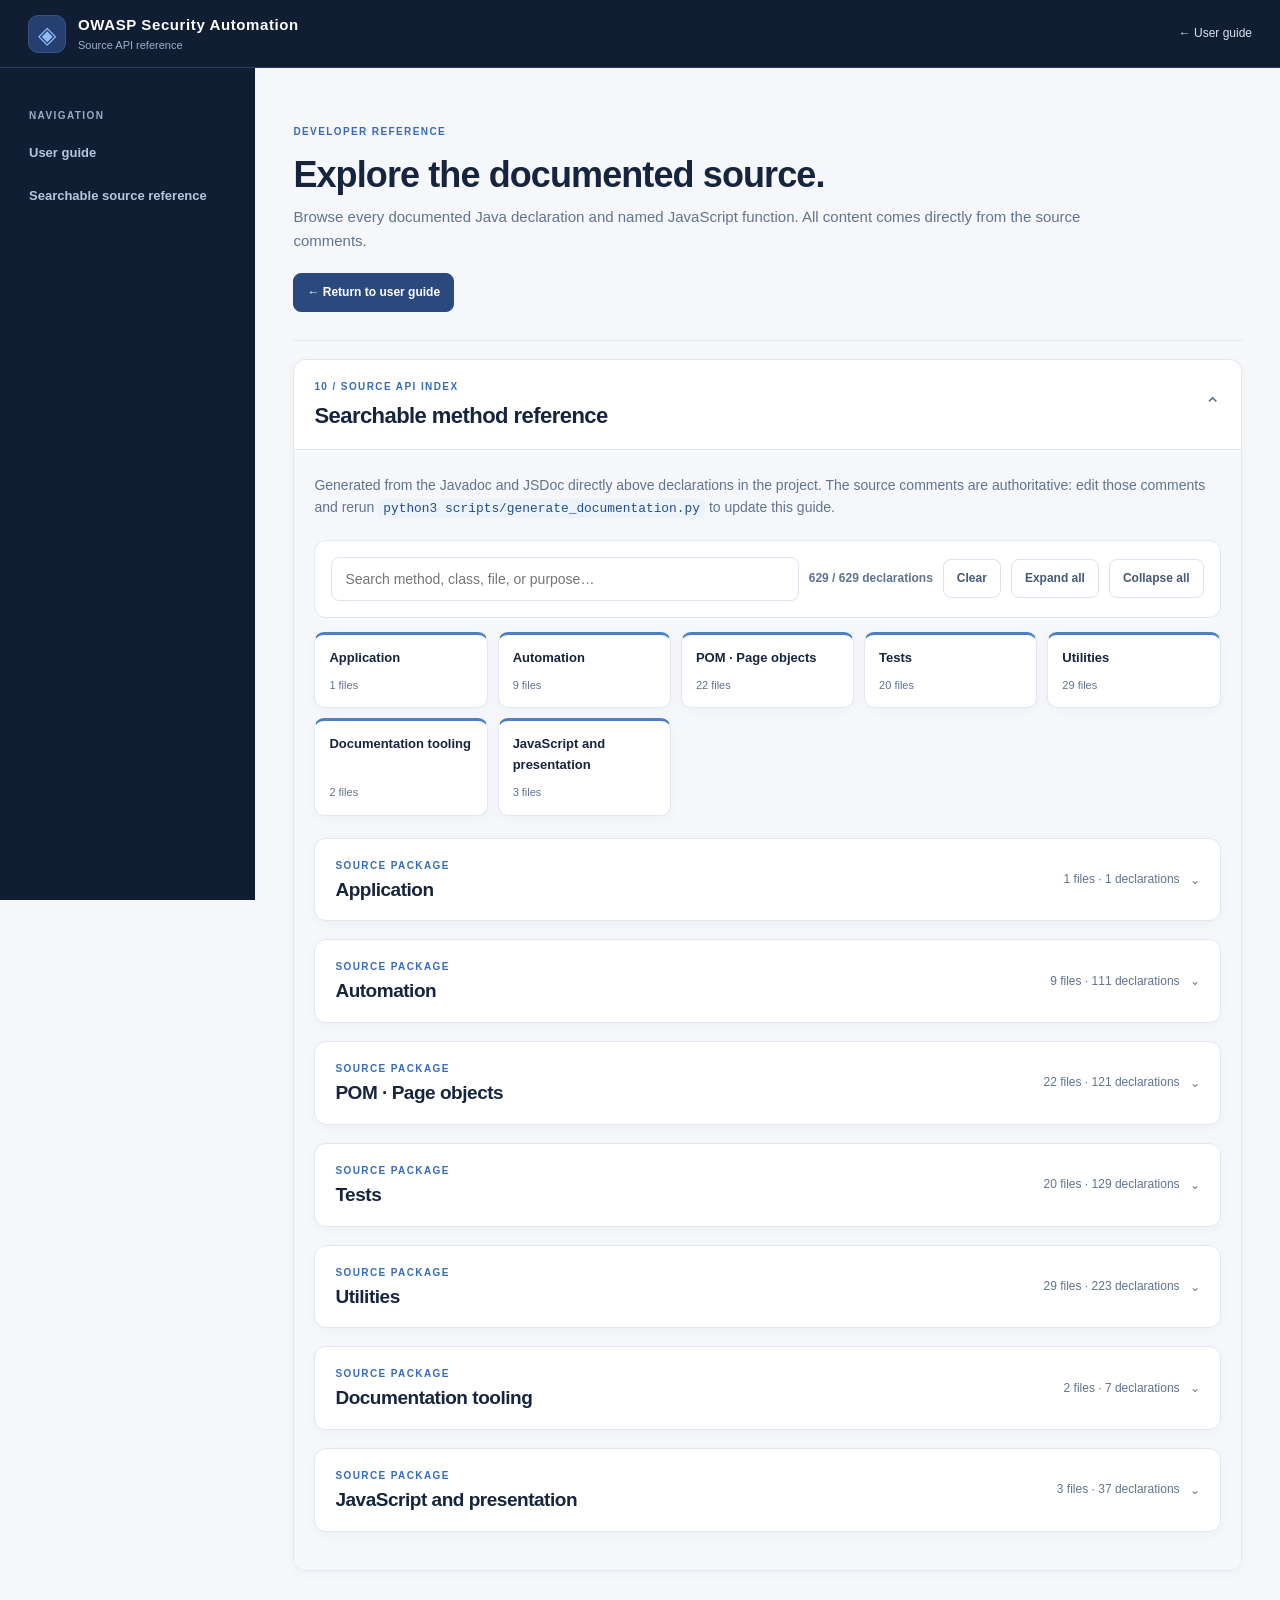
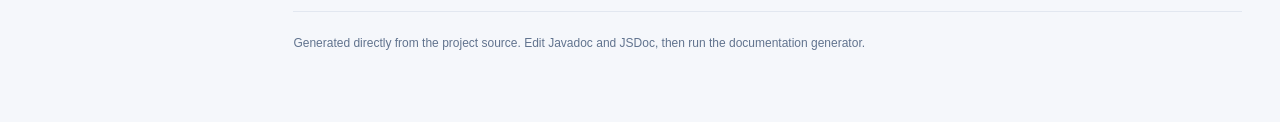
